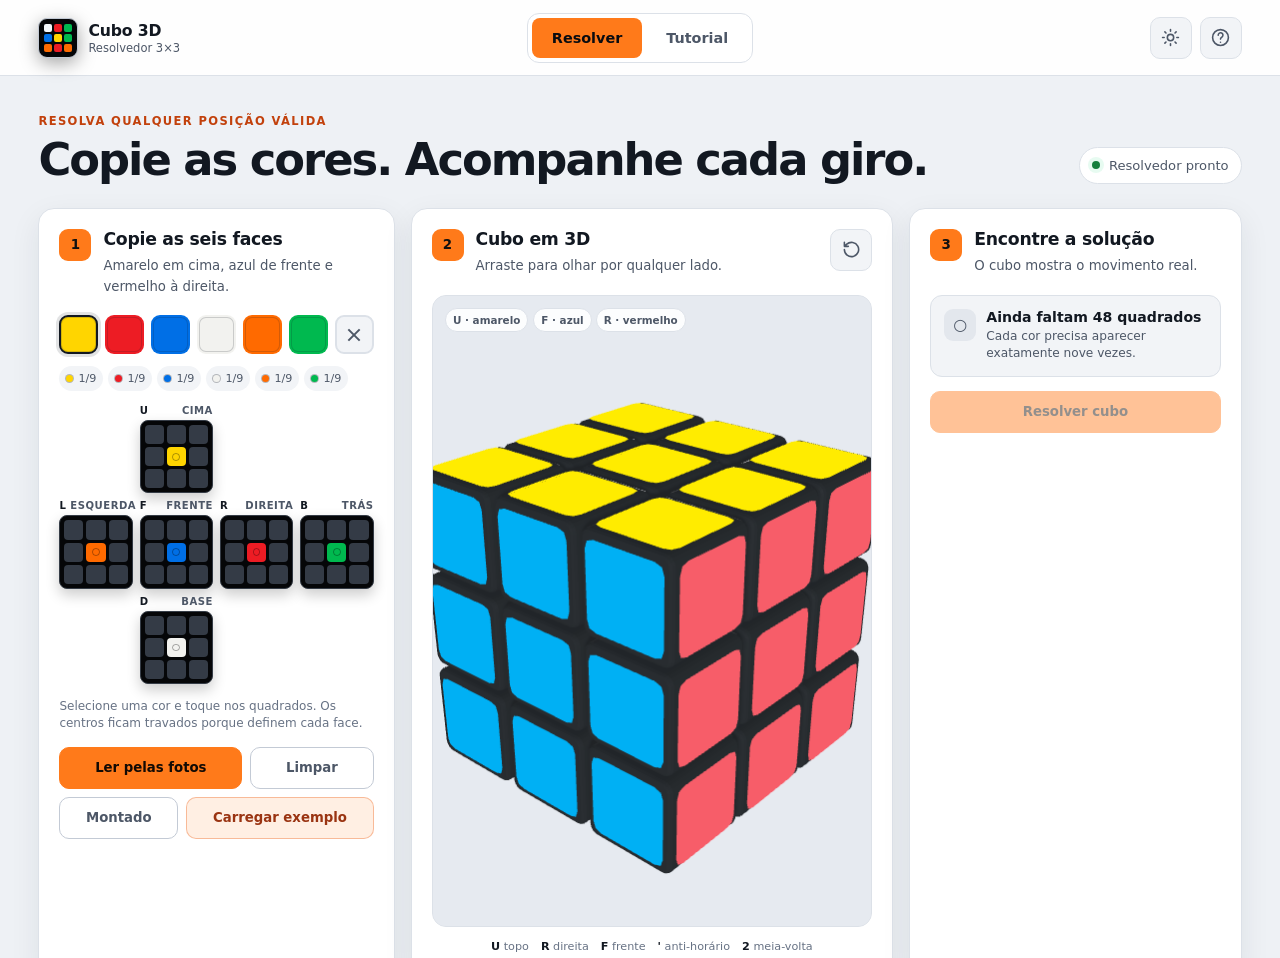
==== index.html @ ad6edb86 "Adiciona tema claro com botão sol/lua - Cores fixas do CSS viraram tokens; o tema claro só troca os " ====
<!doctype html>
<html lang="pt-BR">
<head>
  <!-- Versão independente: CSS, renderizador 3D e resolvedor estão incorporados neste arquivo. -->
  <meta charset="utf-8">
  <meta name="viewport" content="width=device-width, initial-scale=1, viewport-fit=cover">
  <meta name="theme-color" content="#0a0c10">
  <script>
    // Aplica o tema antes da primeira pintura: escolha salva ou a do sistema.
    (function () {
      var saved = null;
      try { saved = localStorage.getItem('cubo-tema'); } catch (error) {}
      var prefersLight = window.matchMedia && window.matchMedia('(prefers-color-scheme: light)').matches;
      var theme = saved === 'light' || saved === 'dark' ? saved : (prefersLight ? 'light' : 'dark');
      document.documentElement.setAttribute('data-theme', theme);
      document.querySelector('meta[name="theme-color"]').setAttribute('content', theme === 'light' ? '#ffffff' : '#0a0c10');
    })();
  </script>
  <meta name="description" content="Resolvedor de cubo mágico 3x3 com entrada de cores, solução automática e movimentos animados em 3D.">
  <title>Cubo 3D — Resolva passo a passo</title>
  <meta name="application-name" content="Cubo 3D">
  <meta name="apple-mobile-web-app-capable" content="yes">
  <meta name="mobile-web-app-capable" content="yes">
  <meta name="apple-mobile-web-app-title" content="Cubo 3D">
  <meta name="apple-mobile-web-app-status-bar-style" content="black-translucent">
  <link rel="manifest" href="manifest.webmanifest">
  <link rel="icon" href="favicon.ico" sizes="16x16 32x32 48x48">
  <link rel="icon" type="image/svg+xml" href="icons/icon.svg">
  <link rel="icon" type="image/png" sizes="32x32" href="icons/favicon-32.png">
  <link rel="apple-touch-icon" href="icons/apple-touch-icon.png">
  <style>
:root,
.photo-dialog {
  color-scheme: dark;
  --bg: #080a0d;
  --bg-raised: #0e1116;
  --surface: #13171d;
  --surface-2: #191e26;
  --surface-3: #202731;
  --text: #f3f5f7;
  --muted: #9ca6b5;
  --faint: #6f7887;
  --line: #2a313c;
  --line-strong: #3a4452;
  --accent: #ff7a1a;
  --accent-hover: #ff8b38;
  --accent-soft: rgba(255, 122, 26, .14);
  --success: #39d98a;
  --danger: #ff6171;
  --warning: #facc15;
  --cube-white: #f4f7fb;
  --cube-yellow: #ffd500;
  --cube-red: #ed1c24;
  --cube-orange: #ff6a00;
  --cube-green: #00b94f;
  --cube-blue: #006fe6;
  --cube-empty: #343b46;
  --radius: 16px;
  --radius-sm: 10px;
  --shadow: 0 18px 50px rgba(0, 0, 0, .26);
  --accent-text: var(--accent);
  --header-bg: rgba(8, 10, 13, .92);
  --overlay-bg: rgba(19, 23, 29, .97);
  --surface-bg: rgba(19, 23, 29, .96);
  --stage-bg: #0b0e12;
  --hud-bg: rgba(5, 7, 10, .9);
  --chip-bg: rgba(5, 6, 8, .72);
  --float-shadow: 0 12px 34px rgba(0, 0, 0, .58);
  font-family: Inter, ui-sans-serif, system-ui, -apple-system, BlinkMacSystemFont, "Segoe UI", sans-serif;
  font-size: 16px;
}

/* Tema claro: mesmas peças, tokens trocados. A leitura por câmera continua escura. */
:root[data-theme="light"] {
  color-scheme: light;
  --bg: #eef1f5;
  --bg-raised: #ffffff;
  --surface: #ffffff;
  --surface-2: #f2f4f7;
  --surface-3: #e3e7ed;
  --text: #121821;
  --muted: #4d5767;
  --faint: #677284;
  --line: #dce1e8;
  --line-strong: #c3cad5;
  --accent-text: #c2410c;
  --accent-soft: rgba(255, 122, 26, .12);
  --success: #15803d;
  --danger: #c8233a;
  --warning: #a16207;
  --shadow: 0 10px 30px rgba(24, 34, 52, .08);
  --header-bg: rgba(255, 255, 255, .9);
  --overlay-bg: rgba(255, 255, 255, .97);
  --surface-bg: #ffffff;
  --stage-bg: #e6eaf0;
  --hud-bg: rgba(255, 255, 255, .95);
  --chip-bg: rgba(255, 255, 255, .88);
  --float-shadow: 0 10px 30px rgba(24, 34, 52, .16);
}

:root[data-theme="light"] .button:hover:not(:disabled) { border-color: #97a2b1; }
:root[data-theme="light"] .button-secondary { color: #9a3412; border-color: rgba(234, 88, 12, .35); }
:root[data-theme="light"] .move-chip.is-done { color: #9a3412; }
:root[data-theme="light"] .algorithm code { color: #9a3412; }
:root[data-theme="light"] .step-note { color: var(--muted); }
:root[data-theme="light"] .stage-orientation span { color: var(--muted); border-color: var(--line); }
:root[data-theme="light"] .cube-move-symbol { border-right-color: var(--line); }
:root[data-theme="light"] .cube-move-arrow { stroke: var(--text); }
:root[data-theme="light"] .current-move > div { background: var(--bg-raised); }
:root[data-theme="light"] .algorithm { background: var(--surface-2); }
:root[data-theme="light"] .toast { background: var(--bg-raised); }
:root[data-theme="light"] dialog::backdrop { background: rgba(18, 24, 33, .45); }
:root[data-theme="light"] dialog { box-shadow: 0 28px 80px rgba(24, 34, 52, .25); }
/* Contorno para o branco não sumir no fundo claro. */
:root[data-theme="light"] .color-swatch:not([data-color="X"]) { box-shadow: inset 0 0 0 1px rgba(18, 24, 33, .18); }
:root[data-theme="light"] .color-swatch.is-selected { box-shadow: inset 0 0 0 1px rgba(18, 24, 33, .18), 0 0 0 3px rgba(18, 24, 33, .12); }
:root[data-theme="light"] .color-count::before { box-shadow: 0 0 0 1px rgba(18, 24, 33, .28); }
/* A câmera segue escura: desfaz os ajustes claros dentro dela. */
:root[data-theme="light"] .photo-dialog .button-secondary { color: #ffd8bc; border-color: rgba(255, 122, 26, .3); }
:root[data-theme="light"] .photo-dialog .button:hover:not(:disabled) { border-color: #515d6d; }

.theme-toggle .icon-sun { display: none; }
:root[data-theme="light"] .theme-toggle .icon-sun { display: block; }
:root[data-theme="light"] .theme-toggle .icon-moon { display: none; }

* {
  box-sizing: border-box;
}

html {
  scroll-behavior: smooth;
  background: var(--bg);
}

body {
  min-width: 320px;
  min-height: 100vh;
  margin: 0;
  color: var(--text);
  background: var(--bg);
}

[hidden] {
  display: none !important;
}

button,
select {
  font: inherit;
}

button,
a,
select {
  -webkit-tap-highlight-color: transparent;
}

button:focus-visible,
a:focus-visible,
select:focus-visible {
  outline: 3px solid rgba(255, 122, 26, .52);
  outline-offset: 3px;
}

button:disabled {
  cursor: not-allowed;
  opacity: .45;
}

a {
  color: inherit;
}

h1,
h2,
h3,
p {
  margin-top: 0;
}

h1 {
  margin-bottom: 0;
  font-size: clamp(1.75rem, 3.5vw, 3.1rem);
  line-height: 1.04;
  letter-spacing: -.045em;
}

h2 {
  margin-bottom: .35rem;
  font-size: 1.08rem;
  line-height: 1.25;
  letter-spacing: -.015em;
}

p {
  color: var(--muted);
  line-height: 1.55;
}

.skip-link {
  position: fixed;
  z-index: 100;
  top: 8px;
  left: 8px;
  transform: translateY(-150%);
  padding: 10px 14px;
  color: #111;
  background: var(--accent);
  border-radius: 8px;
}

.skip-link:focus {
  transform: translateY(0);
}

.app-header {
  position: sticky;
  z-index: 30;
  top: 0;
  display: grid;
  grid-template-columns: 1fr auto 1fr;
  align-items: center;
  min-height: 76px;
  padding: 12px clamp(16px, 3vw, 44px);
  padding-top: max(12px, env(safe-area-inset-top));
  border-bottom: 1px solid var(--line);
}

/* O desfoque fica num pseudo-elemento: backdrop-filter no próprio cabeçalho
   transformaria-o no bloco de contenção das abas fixas no celular. */
.app-header::before {
  position: absolute;
  z-index: -1;
  inset: 0;
  content: "";
  background: var(--header-bg);
  backdrop-filter: blur(18px);
  -webkit-backdrop-filter: blur(18px);
}

.brand {
  display: inline-flex;
  align-items: center;
  justify-self: start;
  gap: 10px;
  text-decoration: none;
}

.brand > span:last-child {
  display: grid;
  gap: 1px;
}

.brand strong {
  font-size: .98rem;
  letter-spacing: -.01em;
}

.brand small {
  color: var(--muted);
  font-size: .72rem;
}

.brand-mark {
  display: grid;
  grid-template-columns: repeat(3, 8px);
  gap: 2px;
  padding: 5px;
  background: #050608;
  border: 1px solid var(--line-strong);
  border-radius: 9px;
  box-shadow: 0 5px 18px rgba(0, 0, 0, .35);
}

.brand-mark i {
  width: 8px;
  height: 8px;
  border-radius: 2px;
  background: var(--cube-white);
}

.brand-mark i:nth-child(2),
.brand-mark i:nth-child(8) { background: var(--cube-red); }
.brand-mark i:nth-child(3),
.brand-mark i:nth-child(6) { background: var(--cube-green); }
.brand-mark i:nth-child(4) { background: var(--cube-blue); }
.brand-mark i:nth-child(5) { background: var(--cube-yellow); }
.brand-mark i:nth-child(7),
.brand-mark i:nth-child(9) { background: var(--cube-orange); }

.tabs {
  display: flex;
  align-items: center;
  gap: 4px;
  padding: 4px;
  background: var(--surface);
  border: 1px solid var(--line);
  border-radius: 12px;
}

.tab-button {
  min-height: 40px;
  padding: 0 20px;
  color: var(--muted);
  background: transparent;
  border: 0;
  border-radius: 8px;
  cursor: pointer;
  font-size: .9rem;
  font-weight: 700;
}

.tab-button:hover {
  color: var(--text);
}

.tab-button.is-active {
  color: #0a0c10;
  background: var(--accent);
}

.header-actions {
  display: flex;
  gap: 8px;
  justify-self: end;
}

main {
  width: min(1760px, 100%);
  margin: 0 auto;
  padding: clamp(20px, 3vw, 42px);
}

.page-intro,
.tutorial-hero {
  display: flex;
  align-items: flex-end;
  justify-content: space-between;
  gap: 24px;
  margin-bottom: 24px;
}

.eyebrow,
.overline {
  margin-bottom: 8px;
  color: var(--accent-text);
  font-size: .72rem;
  font-weight: 800;
  letter-spacing: .12em;
  line-height: 1.3;
  text-transform: uppercase;
}

.solver-readiness {
  display: inline-flex;
  align-items: center;
  gap: 9px;
  padding: 10px 12px;
  color: var(--muted);
  background: var(--surface);
  border: 1px solid var(--line);
  border-radius: 999px;
  font-size: .82rem;
  white-space: nowrap;
}

.status-dot {
  width: 8px;
  height: 8px;
  background: var(--success);
  border-radius: 50%;
  box-shadow: 0 0 0 4px rgba(57, 217, 138, .12);
}

.status-dot.is-loading {
  background: var(--warning);
  box-shadow: 0 0 0 4px rgba(250, 204, 21, .12);
  animation: pulse 1.2s ease-in-out infinite;
}

.status-dot.is-error {
  background: var(--danger);
  box-shadow: 0 0 0 4px rgba(255, 97, 113, .12);
}

@keyframes pulse {
  50% { opacity: .35; }
}

.workspace {
  display: grid;
  grid-template-columns: minmax(330px, .9fr) minmax(390px, 1.22fr) minmax(310px, .84fr);
  gap: 16px;
  align-items: stretch;
}

.surface {
  background: var(--surface-bg);
  border: 1px solid var(--line);
  border-radius: var(--radius);
  box-shadow: var(--shadow);
}

.editor-panel,
.viewer-panel,
.solution-panel {
  min-width: 0;
  padding: 20px;
}

.viewer-panel {
  display: flex;
  flex-direction: column;
}

.panel-heading {
  display: flex;
  align-items: flex-start;
  gap: 12px;
  margin-bottom: 18px;
}

.panel-heading > div {
  min-width: 0;
}

.panel-heading p {
  margin-bottom: 0;
  font-size: .83rem;
}

.step-number {
  display: inline-grid;
  place-items: center;
  flex: 0 0 auto;
  width: 32px;
  height: 32px;
  color: #111;
  background: var(--accent);
  border-radius: 9px;
  font-size: .84rem;
  font-weight: 900;
}

.viewer-heading .icon-button {
  margin-left: auto;
}

.icon-button {
  display: inline-grid;
  place-items: center;
  flex: 0 0 auto;
  width: 42px;
  height: 42px;
  padding: 0;
  color: var(--muted);
  background: var(--surface-2);
  border: 1px solid var(--line);
  border-radius: 10px;
  cursor: pointer;
  transition: color .18s ease, background .18s ease, border-color .18s ease, transform .18s ease;
}

.icon-button:hover:not(:disabled) {
  color: var(--text);
  background: var(--surface-3);
  border-color: var(--line-strong);
}

.icon-button:active:not(:disabled),
.button:active:not(:disabled) {
  transform: translateY(1px);
}

.icon-button svg {
  width: 19px;
  height: 19px;
  fill: none;
  stroke: currentColor;
  stroke-width: 2;
  stroke-linecap: round;
  stroke-linejoin: round;
}

.palette {
  display: grid;
  grid-template-columns: repeat(7, minmax(34px, 1fr));
  gap: 7px;
  margin-bottom: 12px;
}

.color-swatch {
  position: relative;
  display: grid;
  place-items: center;
  aspect-ratio: 1;
  min-height: 38px;
  padding: 0;
  background: var(--swatch);
  border: 2px solid transparent;
  border-radius: 9px;
  cursor: pointer;
}

.color-swatch[data-color="X"] {
  color: var(--muted);
  background: var(--surface-2);
  border-color: var(--line);
}

.color-swatch[data-color="X"]::before,
.color-swatch[data-color="X"]::after {
  position: absolute;
  width: 16px;
  height: 2px;
  background: currentColor;
  content: "";
}

.color-swatch[data-color="X"]::before { transform: rotate(45deg); }
.color-swatch[data-color="X"]::after { transform: rotate(-45deg); }

.color-swatch.is-selected {
  border-color: var(--text);
  box-shadow: 0 0 0 3px rgba(255, 255, 255, .14);
}

.color-counts {
  display: flex;
  flex-wrap: wrap;
  gap: 5px;
  min-height: 25px;
  margin-bottom: 14px;
}

.color-count {
  display: inline-flex;
  align-items: center;
  gap: 5px;
  padding: 4px 7px;
  color: var(--muted);
  background: var(--surface-2);
  border-radius: 999px;
  font-size: .7rem;
  font-variant-numeric: tabular-nums;
}

.color-count::before {
  width: 7px;
  height: 7px;
  background: var(--swatch);
  border-radius: 50%;
  content: "";
}

.color-count.is-complete {
  color: var(--text);
}

.color-count.is-over {
  color: var(--danger);
}

.face-net {
  display: grid;
  grid-template-columns: repeat(4, minmax(58px, 1fr));
  grid-template-rows: repeat(3, auto);
  gap: 7px;
  width: 100%;
  max-width: 440px;
  margin: 0 auto 14px;
}

.face-card {
  min-width: 0;
}

.face-card[data-face="U"] { grid-column: 2; grid-row: 1; }
.face-card[data-face="L"] { grid-column: 1; grid-row: 2; }
.face-card[data-face="F"] { grid-column: 2; grid-row: 2; }
.face-card[data-face="R"] { grid-column: 3; grid-row: 2; }
.face-card[data-face="B"] { grid-column: 4; grid-row: 2; }
.face-card[data-face="D"] { grid-column: 2; grid-row: 3; }

.face-label {
  display: flex;
  align-items: center;
  justify-content: space-between;
  gap: 4px;
  margin-bottom: 4px;
  color: var(--muted);
  font-size: .63rem;
  font-weight: 800;
  letter-spacing: .05em;
  text-transform: uppercase;
}

.face-label b {
  color: var(--text);
}

.face-grid {
  display: grid;
  grid-template-columns: repeat(3, 1fr);
  gap: 3px;
  padding: 4px;
  background: #050608;
  border: 1px solid #353c46;
  border-radius: 8px;
  box-shadow: 0 6px 14px rgba(0, 0, 0, .2);
}

.sticker-button {
  position: relative;
  aspect-ratio: 1;
  min-width: 0;
  padding: 0;
  background: var(--sticker, var(--cube-empty));
  border: 0;
  border-radius: 4px;
  cursor: crosshair;
  transition: filter .12s ease, transform .12s ease;
}

.sticker-button:hover:not(:disabled) {
  filter: brightness(1.15);
  transform: scale(.92);
}

.sticker-button:disabled {
  cursor: default;
  opacity: 1;
}

.sticker-button.is-center::after {
  position: absolute;
  inset: 30%;
  border: 1px solid rgba(0, 0, 0, .32);
  border-radius: 50%;
  content: "";
}

.editor-tip {
  margin-bottom: 14px;
  color: var(--faint);
  font-size: .75rem;
  line-height: 1.45;
}

.button-row {
  display: flex;
  flex-wrap: wrap;
  gap: 8px;
}

.button {
  min-height: 42px;
  padding: 0 15px;
  color: var(--text);
  background: var(--surface-2);
  border: 1px solid var(--line-strong);
  border-radius: 10px;
  cursor: pointer;
  font-size: .83rem;
  font-weight: 800;
  transition: background .18s ease, border-color .18s ease, transform .18s ease;
}

.button:hover:not(:disabled) {
  background: var(--surface-3);
  border-color: #515d6d;
}

.button-primary {
  color: #120a04;
  background: var(--accent);
  border-color: var(--accent);
}

.button-primary:hover:not(:disabled) {
  background: var(--accent-hover);
  border-color: var(--accent-hover);
}

.button-secondary {
  color: #ffd8bc;
  background: var(--accent-soft);
  border-color: rgba(255, 122, 26, .3);
}

.button-ghost {
  color: var(--muted);
  background: transparent;
}

.button-block {
  width: 100%;
}

.editor-actions .button {
  flex: 1 1 auto;
}

.cube-stage,
.tutorial-stage {
  position: relative;
  flex: 1 1 auto;
  min-height: 510px;
  overflow: hidden;
  background: var(--stage-bg);
  border: 1px solid var(--line);
  border-radius: 14px;
  touch-action: none;
}

.cube-stage canvas,
.tutorial-stage canvas {
  display: block;
  width: 100%;
  height: 100%;
  touch-action: none;
  -webkit-touch-callout: none;
  -webkit-user-select: none;
  user-select: none;
}

.stage-orientation {
  position: absolute;
  z-index: 2;
  top: 12px;
  left: 12px;
  display: flex;
  flex-wrap: wrap;
  gap: 5px;
  pointer-events: none;
}

.stage-orientation span {
  padding: 5px 7px;
  color: #c4ccd7;
  background: var(--chip-bg);
  border: 1px solid rgba(255, 255, 255, .1);
  border-radius: 999px;
  font-size: .65rem;
  font-weight: 700;
  backdrop-filter: blur(8px);
}

.cube-move-hud {
  position: absolute;
  z-index: 3;
  right: 12px;
  bottom: 12px;
  left: 12px;
  display: flex;
  align-items: center;
  gap: 12px;
  max-width: 410px;
  padding: 10px 12px;
  color: var(--text);
  background: var(--hud-bg);
  border: 1px solid rgba(255, 122, 26, .48);
  border-radius: 13px;
  box-shadow: 0 12px 30px rgba(0, 0, 0, .34);
  backdrop-filter: blur(10px);
  pointer-events: none;
}

.cube-move-symbol {
  display: flex;
  flex: 0 0 auto;
  align-items: center;
  gap: 4px;
  min-width: 104px;
  padding-right: 10px;
  border-right: 1px solid rgba(255, 255, 255, .12);
}

.cube-move-symbol > strong {
  min-width: 43px;
  color: var(--accent-text);
  font-size: 1.72rem;
  line-height: 1;
  text-align: center;
}

.cube-move-arrow-wrap {
  display: flex;
  flex-direction: column;
  width: 42px;
  height: 46px;
  align-items: center;
  justify-content: center;
  gap: 1px;
}

.cube-move-arrow {
  width: 29px;
  height: 29px;
  flex: 0 0 29px;
  fill: none;
  stroke: #fff;
  stroke-width: 4;
  stroke-linecap: round;
  stroke-linejoin: round;
  transition: transform .2s ease;
}

.cube-move-arrow.is-prime {
  transform: scaleX(-1);
}

.cube-move-arrow.is-half {
  opacity: .82;
}

.cube-move-degrees {
  display: block;
  min-width: 29px;
  padding: 1px 4px;
  color: #090b0e;
  background: var(--accent);
  border-radius: 4px;
  font-size: .5rem;
  font-weight: 900;
  line-height: 1.2;
  text-align: center;
}

.cube-move-copy {
  display: grid;
  min-width: 0;
  gap: 1px;
}

.cube-move-copy > span {
  color: var(--faint);
  font-size: .58rem;
  font-weight: 800;
  letter-spacing: .08em;
  text-transform: uppercase;
}

.cube-move-copy > strong {
  overflow: hidden;
  font-size: .85rem;
  line-height: 1.28;
  text-overflow: ellipsis;
  white-space: nowrap;
}

.cube-move-copy > small {
  color: var(--muted);
  font-size: .64rem;
  line-height: 1.3;
}

.webgl-fallback {
  position: absolute;
  inset: 0;
  display: grid;
  place-items: center;
  padding: 32px;
  color: var(--muted);
  text-align: center;
}

.move-legend {
  display: flex;
  flex-wrap: wrap;
  justify-content: center;
  gap: 6px 12px;
  margin-top: 13px;
  color: var(--faint);
  font-size: .7rem;
}

.move-legend b {
  color: var(--text);
}

.validation-card {
  display: grid;
  grid-template-columns: 32px 1fr;
  gap: 10px;
  margin-bottom: 14px;
  padding: 13px;
  background: var(--surface-2);
  border: 1px solid var(--line);
  border-radius: 12px;
}

.validation-card strong {
  display: block;
  margin-bottom: 3px;
  font-size: .88rem;
}

.validation-card p {
  margin: 0;
  font-size: .76rem;
  line-height: 1.45;
}

.validation-icon {
  display: grid;
  place-items: center;
  width: 32px;
  height: 32px;
  color: var(--muted);
  background: var(--surface-3);
  border-radius: 9px;
  font-weight: 900;
}

.validation-card.is-valid {
  background: rgba(57, 217, 138, .07);
  border-color: rgba(57, 217, 138, .25);
}

.validation-card.is-valid .validation-icon {
  color: var(--success);
  background: rgba(57, 217, 138, .12);
}

.validation-card.is-error {
  background: rgba(255, 97, 113, .07);
  border-color: rgba(255, 97, 113, .25);
}

.validation-card.is-error .validation-icon {
  color: var(--danger);
  background: rgba(255, 97, 113, .12);
}

.playback {
  display: grid;
  gap: 16px;
  margin-top: 18px;
  padding-top: 18px;
  border-top: 1px solid var(--line);
}

.current-move {
  display: flex;
  align-items: center;
  gap: 16px;
  min-height: 76px;
  padding: 12px;
  background: var(--surface-2);
  border-radius: 12px;
}

.current-move > div {
  display: grid;
  flex: 0 0 76px;
  min-height: 56px;
  place-items: center;
  align-content: center;
  background: #090b0e;
  border: 1px solid var(--line);
  border-radius: 10px;
}

.current-move .overline {
  margin-bottom: 2px;
  color: var(--faint);
  font-size: .58rem;
  letter-spacing: .07em;
}

.current-move strong {
  color: var(--accent-text);
  font-size: 1.7rem;
  line-height: 1;
}

.current-move p {
  margin: 0;
  font-size: .83rem;
}

.progress-track {
  height: 5px;
  overflow: hidden;
  background: var(--surface-3);
  border-radius: 999px;
}

.progress-track span {
  display: block;
  width: 0;
  height: 100%;
  background: var(--accent);
  border-radius: inherit;
  transition: width .2s ease;
}

.playback-controls {
  display: flex;
  align-items: center;
  justify-content: center;
  gap: 7px;
}

.playback-controls .play-button {
  width: 50px;
  height: 50px;
  color: #111;
  background: var(--accent);
  border-color: var(--accent);
  border-radius: 50%;
}

.pause-icon {
  display: none;
}

.play-button.is-playing .play-icon {
  display: none;
}

.play-button.is-playing .pause-icon {
  display: block;
}

.speed-control {
  display: flex;
  align-items: center;
  justify-content: space-between;
  gap: 10px;
  color: var(--muted);
  font-size: .78rem;
  font-weight: 700;
}

.speed-control select {
  min-height: 38px;
  padding: 0 34px 0 11px;
  color: var(--text);
  background: var(--surface-2);
  border: 1px solid var(--line);
  border-radius: 9px;
}

.move-sequence-wrap .overline {
  display: block;
  color: var(--faint);
}

.move-sequence {
  display: flex;
  flex-wrap: wrap;
  gap: 5px;
  max-height: 142px;
  overflow-y: auto;
  padding-right: 4px;
}

.move-chip {
  min-width: 36px;
  height: 34px;
  padding: 0 8px;
  color: var(--muted);
  background: var(--surface-2);
  border: 1px solid var(--line);
  border-radius: 8px;
  cursor: pointer;
  font-size: .77rem;
  font-weight: 800;
}

.move-chip.is-done {
  color: #ffc9a2;
  background: rgba(255, 122, 26, .08);
  border-color: rgba(255, 122, 26, .25);
}

.move-chip.is-current {
  color: #111;
  background: var(--accent);
  border-color: var(--accent);
}

/* Tutorial */

#panel-tutorial {
  max-width: 1320px;
  margin: 0 auto;
}

.tutorial-hero {
  align-items: center;
  min-height: 360px;
}

.tutorial-hero > div:first-child {
  max-width: 640px;
}

.tutorial-hero > div:first-child > p:last-child {
  max-width: 560px;
  margin: 18px 0 0;
  font-size: 1.06rem;
}

.tutorial-demo {
  flex: 0 1 430px;
  padding: 12px;
}

.tutorial-stage {
  min-height: 300px;
}

.tutorial-demo-actions {
  margin-top: 10px;
}

.tutorial-demo-actions .button {
  flex: 1 1 auto;
}

.notation {
  display: grid;
  grid-template-columns: minmax(260px, 1fr) minmax(340px, 1fr);
  gap: 28px;
  align-items: center;
  margin-bottom: 18px;
  padding: 24px;
}

.notation h2 {
  font-size: 1.45rem;
}

.notation p:last-child {
  margin-bottom: 0;
}

.notation-grid {
  display: grid;
  grid-template-columns: repeat(3, 1fr);
  gap: 8px;
}

.notation-grid span {
  display: flex;
  align-items: center;
  gap: 9px;
  min-height: 48px;
  padding: 9px;
  color: var(--muted);
  background: var(--surface-2);
  border: 1px solid var(--line);
  border-radius: 9px;
  font-size: .8rem;
}

.notation-grid b {
  display: grid;
  place-items: center;
  width: 27px;
  height: 27px;
  color: #111;
  background: var(--accent);
  border-radius: 7px;
}

.tutorial-layout {
  display: grid;
  grid-template-columns: 220px minmax(0, 1fr);
  gap: 18px;
  align-items: start;
}

.tutorial-index {
  position: sticky;
  top: 94px;
  display: grid;
  gap: 4px;
  padding: 16px;
}

.tutorial-index .overline {
  margin: 2px 8px 9px;
  color: var(--faint);
}

.tutorial-index a {
  display: flex;
  align-items: center;
  gap: 10px;
  min-height: 42px;
  padding: 7px 9px;
  color: var(--muted);
  border-radius: 8px;
  font-size: .8rem;
  font-weight: 700;
  text-decoration: none;
}

.tutorial-index a:hover {
  color: var(--text);
  background: var(--surface-2);
}

.tutorial-index a span {
  display: grid;
  place-items: center;
  width: 24px;
  height: 24px;
  color: var(--accent-text);
  background: var(--accent-soft);
  border-radius: 7px;
}

.tutorial-steps {
  display: grid;
  gap: 12px;
}

.tutorial-step {
  position: relative;
  display: grid;
  grid-template-columns: 44px minmax(0, 1fr);
  gap: 16px;
  padding: clamp(20px, 3vw, 32px);
  scroll-margin-top: 96px;
}

.tutorial-step h2 {
  margin-bottom: 10px;
  font-size: clamp(1.25rem, 2vw, 1.7rem);
}

.tutorial-step .eyebrow {
  margin-bottom: 5px;
}

.tutorial-step p {
  max-width: 820px;
}

.step-note {
  margin: 13px 0 0;
  padding-left: 13px;
  color: #b6bfcb;
  border-left: 2px solid var(--accent);
  font-size: .86rem;
}

.algorithm-pair {
  display: grid;
  grid-template-columns: repeat(2, minmax(0, 1fr));
  gap: 9px;
}

.algorithm {
  display: flex;
  align-items: center;
  flex-wrap: wrap;
  gap: 8px 14px;
  width: 100%;
  min-height: 58px;
  margin-top: 14px;
  padding: 12px 14px;
  color: var(--text);
  text-align: left;
  background: #0b0e12;
  border: 1px solid var(--line-strong);
  border-radius: 11px;
  cursor: pointer;
}

.algorithm:hover {
  border-color: var(--accent);
}

.algorithm code {
  flex: 1 1 auto;
  color: #ffd2b2;
  font-family: "SFMono-Regular", Consolas, "Liberation Mono", monospace;
  font-size: clamp(.82rem, 1.5vw, 1rem);
  font-weight: 800;
  white-space: normal;
}

.algorithm small {
  flex: 1 0 100%;
  color: var(--faint);
  font-size: .68rem;
  font-weight: 800;
  letter-spacing: .07em;
  text-transform: uppercase;
}

.algorithm span {
  color: var(--accent-text);
  font-size: .72rem;
  font-weight: 800;
}

.goal-grid {
  display: grid;
  grid-template-columns: repeat(3, 36px);
  gap: 3px;
  width: max-content;
  margin-top: 15px;
  padding: 5px;
  background: #050608;
  border-radius: 9px;
}

.goal-grid i {
  width: 36px;
  height: 36px;
  background: var(--cube-empty);
  border-radius: 4px;
}

.goal-grid i.white {
  background: var(--cube-white);
}

.warning-box {
  margin-top: 15px;
  padding: 14px;
  background: rgba(250, 204, 21, .07);
  border: 1px solid rgba(250, 204, 21, .22);
  border-radius: 10px;
}

.warning-box strong {
  color: var(--warning);
}

.warning-box p {
  margin: 5px 0 0;
  font-size: .84rem;
}

footer {
  padding: 12px 24px 30px;
  text-align: center;
}

footer p {
  margin: 0;
  color: var(--faint);
  font-size: .72rem;
}

dialog {
  width: min(520px, calc(100% - 28px));
  padding: 0;
  color: var(--text);
  background: var(--surface);
  border: 1px solid var(--line-strong);
  border-radius: 16px;
  box-shadow: 0 28px 80px rgba(0, 0, 0, .62);
}

dialog::backdrop {
  background: rgba(3, 4, 6, .78);
  backdrop-filter: blur(5px);
}

dialog form {
  padding: 22px;
}

.photo-dialog {
  width: min(720px, calc(100% - 24px));
  max-height: min(900px, calc(100dvh - 24px));
  overflow: auto;
  background: #090b0e;
}

.photo-dialog-body {
  padding: 22px;
}

.photo-review-heading {
  display: flex;
  align-items: center;
  justify-content: space-between;
  gap: 12px;
}

.photo-progress-row {
  display: block;
  margin-top: 20px;
  padding: 12px 14px;
  color: var(--text);
  background: #050607;
  border: 1px solid var(--line);
  border-radius: 12px 12px 0 0;
  font-size: .9rem;
  font-weight: 800;
}

.photo-progress-row > div {
  display: flex;
  align-items: center;
  justify-content: space-between;
  gap: 12px;
}

.photo-stage-label {
  font-size: 1rem;
}

.photo-progress-track {
  height: 3px;
  overflow: hidden;
  background: var(--surface-3);
}

.photo-progress-track span {
  display: block;
  width: 16.66%;
  height: 100%;
  background: var(--accent);
  border-radius: inherit;
  transition: width .2s ease;
}

.photo-guidance {
  display: flex;
  flex-wrap: wrap;
  align-items: center;
  gap: 8px 15px;
  margin: 0 0 12px;
  padding: 10px 14px;
  color: var(--muted);
  background: #050607;
  border: 1px solid var(--line);
  border-top: 0;
  border-radius: 0 0 12px 12px;
  font-size: .78rem;
}

.photo-guidance span {
  display: inline-flex;
  align-items: center;
  gap: 6px;
}

.photo-guidance b {
  color: var(--text);
  font-size: .8rem;
}

.photo-guide-dot,
.photo-guide-square {
  display: inline-block;
  width: 11px;
  height: 11px;
  background: var(--guide-color, var(--cube-blue));
  border: 1px solid rgba(255, 255, 255, .46);
}

.photo-guide-dot {
  border-radius: 50%;
}

.photo-guide-square {
  border-radius: 2px;
}

.photo-steady i {
  width: 11px;
  height: 11px;
  border: 2px solid var(--success);
  border-radius: 50%;
  box-shadow: inset 0 0 0 2px #050607;
}

.photo-camera-stage {
  position: relative;
  aspect-ratio: 1.18 / 1;
  overflow: hidden;
  background: #020304;
  border: 1px solid #1e242c;
  border-radius: 14px;
}

.photo-camera-stage video,
.photo-camera-stage canvas {
  position: absolute;
  inset: 0;
  width: 100%;
  height: 100%;
  object-fit: cover;
}

.photo-camera-placeholder {
  position: absolute;
  z-index: 1;
  inset: 0;
  display: grid;
  place-content: center;
  justify-items: center;
  gap: 8px;
  padding: 20px;
  color: var(--muted);
  text-align: center;
}

.photo-camera-placeholder svg {
  width: 54px;
  fill: #3c4653;
}

.photo-camera-placeholder p {
  margin: 0 0 5px;
}

.photo-face-guide {
  --guide-size: min(62%, 360px);
  position: absolute;
  z-index: 3;
  top: 50%;
  left: 50%;
  width: var(--guide-size);
  aspect-ratio: 1;
  pointer-events: none;
  transform: translate(-50%, -50%);
}

.photo-face-guide .corner {
  position: absolute;
  width: 24%;
  height: 24%;
  border-color: rgba(255, 255, 255, .94);
  border-style: solid;
  border-width: 0;
  filter: drop-shadow(0 2px 4px rgba(0, 0, 0, .6));
}

.corner-tl { top: -5px; left: -5px; border-top-width: 7px !important; border-left-width: 7px !important; border-radius: 28px 0 0; }
.corner-tr { top: -5px; right: -5px; border-top-width: 7px !important; border-right-width: 7px !important; border-radius: 0 28px 0 0; }
.corner-br { right: -5px; bottom: -5px; border-right-width: 7px !important; border-bottom-width: 7px !important; border-radius: 0 0 28px; }
.corner-bl { bottom: -5px; left: -5px; border-bottom-width: 7px !important; border-left-width: 7px !important; border-radius: 0 0 0 28px; }

.photo-face-guide i {
  position: absolute;
  display: block;
  background: rgba(255, 255, 255, .36);
  box-shadow: 0 1px 3px rgba(0, 0, 0, .7);
}

.photo-face-guide .guide-v { top: 2%; bottom: 2%; width: 1px; }
.photo-face-guide .guide-h { right: 2%; left: 2%; height: 1px; }
.guide-v1 { left: 33.333%; }
.guide-v2 { left: 66.666%; }
.guide-h1 { top: 33.333%; }
.guide-h2 { top: 66.666%; }

.photo-detected-grid {
  position: absolute;
  z-index: 4;
  top: 50%;
  left: 50%;
  display: grid;
  grid-template-columns: repeat(3, 1fr);
  gap: 4px;
  width: min(62%, 360px);
  aspect-ratio: 1;
  padding: 5px;
  pointer-events: none;
  transform: translate(-50%, -50%);
}

.photo-detected-cell {
  background: rgba(var(--sample-rgb), .68);
  border: 2px solid rgba(255, 255, 255, .7);
  border-radius: 8px;
  box-shadow: inset 0 0 18px rgba(0, 0, 0, .16);
}

.photo-face-rail {
  display: grid;
  grid-template-columns: repeat(6, minmax(0, 1fr));
  gap: 5px;
  margin-top: 12px;
  padding: 10px;
  background: #050607;
  border: 1px solid var(--line);
  border-radius: 13px;
}

.photo-face-step {
  display: grid;
  justify-items: center;
  gap: 5px;
  min-width: 0;
  padding: 7px 3px;
  color: var(--faint);
  background: transparent;
  border: 1px solid transparent;
  border-radius: 9px;
  font-size: .66rem;
  cursor: default;
}

.photo-face-step.is-current {
  color: var(--text);
  background: var(--surface-2);
  border-color: var(--line-strong);
}

.photo-face-mini {
  display: grid;
  grid-template-columns: repeat(3, 1fr);
  gap: 2px;
  width: 38px;
  aspect-ratio: 1;
  padding: 3px;
  background: #151a20;
  border: 1px solid #39424f;
  border-radius: 7px;
}

.photo-face-mini i {
  background: var(--mini-color, #252c35);
  border-radius: 1px;
}

.photo-scan-controls {
  display: grid;
  grid-template-columns: 1fr 1.2fr 1fr;
  align-items: center;
  margin-top: 12px;
}

.photo-side-action {
  display: grid;
  justify-items: center;
  gap: 4px;
  justify-self: center;
  min-width: 72px;
  padding: 5px;
  color: var(--muted);
  background: transparent;
  border: 0;
  font-size: .72rem;
  font-weight: 750;
  cursor: pointer;
}

.photo-side-action svg {
  width: 26px;
  fill: none;
  stroke: currentColor;
  stroke-linecap: round;
  stroke-linejoin: round;
  stroke-width: 1.8;
}

.photo-shutter {
  display: grid;
  place-items: center;
  justify-self: center;
  width: 76px;
  height: 76px;
  padding: 6px;
  background: transparent;
  border: 3px solid #eef1f4;
  border-radius: 50%;
  cursor: pointer;
}

.photo-shutter span {
  width: 100%;
  height: 100%;
  background: #fff;
  border-radius: 50%;
  transition: transform .16s ease, background .16s ease;
}

.photo-shutter:active:not(:disabled) span {
  background: var(--accent);
  transform: scale(.88);
}

.photo-scan-caption {
  min-height: 22px;
  margin: 7px 0 0;
  color: var(--text);
  font-size: .82rem;
  font-weight: 700;
  text-align: center;
}

.photo-confirm-actions {
  margin-top: 10px;
}

.photo-confirm-actions .button,
.photo-review-actions .button {
  flex: 1 1 150px;
}

.photo-privacy {
  margin: 10px 0 0;
  padding-left: 20px;
  position: relative;
  color: var(--faint);
  font-size: .75rem;
  line-height: 1.45;
}

.photo-privacy::before {
  position: absolute;
  left: 2px;
  content: '\1F512';
  font-size: .72rem;
}

.photo-review-heading {
  margin: 20px 0 16px;
}

.photo-review-heading p {
  margin: 6px 0 0;
  color: var(--muted);
  font-size: .84rem;
  line-height: 1.5;
}

.photo-review-heading h3 {
  margin: 0;
  font-size: 1.1rem;
}

.photo-review-grid {
  display: grid;
  grid-template-columns: repeat(3, minmax(0, 1fr));
  gap: 10px;
}

.photo-review-face {
  padding: 10px;
  background: #0d1117;
  border: 1px solid var(--line);
  border-radius: 12px;
}

.photo-review-face header {
  display: flex;
  align-items: center;
  justify-content: space-between;
  margin-bottom: 8px;
  color: var(--muted);
  font-size: .78rem;
  font-weight: 800;
}

.photo-review-cells {
  display: grid;
  grid-template-columns: repeat(3, 1fr);
  gap: 3px;
  padding: 4px;
  background: #252c36;
  border-radius: 8px;
}

.photo-review-cell {
  position: relative;
  aspect-ratio: 1;
  background: var(--sticker);
  border: 0;
  border-radius: 4px;
}

.photo-review-cell.is-uncertain::after {
  position: absolute;
  inset: 2px;
  content: '';
  border: 2px solid #111;
  border-radius: 3px;
  box-shadow: 0 0 0 2px var(--warning);
}

.photo-review-actions {
  margin-top: 16px;
}

.dialog-header {
  display: flex;
  align-items: flex-start;
  justify-content: space-between;
  gap: 16px;
}

.dialog-header h2 {
  font-size: 1.45rem;
}

.help-steps {
  display: grid;
  gap: 12px;
  margin: 20px 0;
  padding: 0;
  list-style: none;
}

.help-steps li {
  display: grid;
  grid-template-columns: 30px 1fr;
  gap: 10px;
  align-items: start;
}

.help-steps span {
  display: grid;
  place-items: center;
  width: 30px;
  height: 30px;
  color: #111;
  background: var(--accent);
  border-radius: 8px;
  font-size: .8rem;
  font-weight: 900;
}

.help-steps p {
  margin: 3px 0 0;
  font-size: .87rem;
}

.toast-region {
  position: fixed;
  z-index: 80;
  right: max(14px, env(safe-area-inset-right));
  bottom: max(14px, env(safe-area-inset-bottom));
  display: grid;
  gap: 8px;
  width: min(360px, calc(100% - 28px));
  pointer-events: none;
}

.toast {
  padding: 13px 15px;
  color: var(--text);
  background: #1b2129;
  border: 1px solid var(--line-strong);
  border-radius: 11px;
  box-shadow: var(--shadow);
  animation: toast-in .2s ease both;
  font-size: .82rem;
}

.toast.is-error {
  border-color: rgba(255, 97, 113, .45);
}

@keyframes toast-in {
  from { opacity: 0; transform: translateY(8px); }
}

@media (max-width: 1220px) {
  .workspace {
    grid-template-columns: minmax(330px, .9fr) minmax(430px, 1.1fr);
  }

  .solution-panel {
    grid-column: 1 / -1;
  }

  .solution-panel .playback {
    grid-template-columns: minmax(240px, .8fr) minmax(320px, 1.2fr);
    align-items: center;
  }

  .solution-panel .current-move,
  .solution-panel .progress-track,
  .solution-panel .playback-controls,
  .solution-panel .speed-control {
    grid-column: 1;
  }

  .solution-panel .move-sequence-wrap {
    grid-column: 2;
    grid-row: 1 / span 4;
  }

  .solution-panel .move-sequence {
    max-height: none;
  }
}

@media (max-width: 820px) {
  .app-header {
    grid-template-columns: 1fr auto;
    min-height: 68px;
    padding: 10px max(14px, env(safe-area-inset-right)) 10px max(14px, env(safe-area-inset-left));
    padding-top: max(10px, env(safe-area-inset-top));
  }

  .brand small {
    display: none;
  }

  .tabs {
    position: fixed;
    z-index: 40;
    right: max(12px, env(safe-area-inset-right));
    bottom: max(12px, env(safe-area-inset-bottom));
    left: max(12px, env(safe-area-inset-left));
    justify-content: stretch;
    box-shadow: var(--float-shadow);
  }

  .tab-button {
    flex: 1;
    min-height: 48px;
  }

  .header-actions {
    grid-column: 2;
  }

  main {
    padding: 22px 14px 96px;
  }

  .page-intro,
  .tutorial-hero {
    align-items: flex-start;
    flex-direction: column;
  }

  .solver-readiness {
    align-self: flex-start;
  }

  .workspace {
    grid-template-columns: 1fr;
  }

  .editor-panel,
  .viewer-panel,
  .solution-panel {
    padding: 16px;
  }

  .viewer-panel,
  .solution-panel {
    grid-column: auto;
  }

  .cube-stage {
    min-height: min(440px, 70vh);
  }

  .solution-panel .playback {
    display: grid;
    grid-template-columns: 1fr;
  }

  .solution-panel .current-move,
  .solution-panel .progress-track,
  .solution-panel .playback-controls,
  .solution-panel .speed-control,
  .solution-panel .move-sequence-wrap {
    grid-column: 1;
    grid-row: auto;
  }

  .tutorial-hero {
    min-height: 0;
  }

  .tutorial-demo {
    width: 100%;
    flex-basis: auto;
  }

  .notation {
    grid-template-columns: 1fr;
  }

  .tutorial-layout {
    grid-template-columns: 1fr;
  }

  .tutorial-index {
    position: static;
    grid-template-columns: repeat(2, 1fr);
  }

  .tutorial-index .overline {
    grid-column: 1 / -1;
  }
}

@media (max-width: 520px) {
  h1 {
    font-size: 2rem;
  }

  .brand > span:last-child {
    display: none;
  }

  .face-net {
    grid-template-columns: repeat(4, minmax(48px, 1fr));
    gap: 5px;
  }

  .face-grid {
    gap: 2px;
    padding: 3px;
  }

  .face-label span {
    display: none;
  }

  .palette {
    gap: 5px;
  }

  .color-swatch {
    min-height: 35px;
  }

  .cube-stage {
    min-height: 370px;
  }

  .cube-move-hud {
    right: 8px;
    bottom: 8px;
    left: 8px;
    gap: 8px;
    padding: 9px 10px;
  }

  .cube-move-symbol {
    min-width: 88px;
    padding-right: 7px;
  }

  .cube-move-symbol > strong {
    min-width: 37px;
    font-size: 1.46rem;
  }

  .cube-move-arrow-wrap {
    width: 36px;
    height: 43px;
  }

  .cube-move-arrow {
    width: 26px;
    height: 26px;
    flex-basis: 26px;
  }

  .cube-move-copy > strong {
    font-size: .76rem;
  }

  .cube-move-copy > small {
    font-size: .57rem;
  }

  .photo-dialog {
    width: calc(100% - 12px);
    max-height: calc(100dvh - 12px);
  }

  .photo-dialog-body {
    padding: 16px;
  }

  .photo-dialog .dialog-header h2 {
    font-size: 1.18rem;
  }

  .photo-camera-stage {
    aspect-ratio: 1 / 1;
  }

  .photo-face-guide {
    --guide-size: 68%;
  }

  .photo-detected-grid {
    width: 68%;
  }

  .photo-face-rail {
    gap: 2px;
    padding: 7px 4px;
  }

  .photo-face-step {
    padding: 5px 1px;
    font-size: .58rem;
  }

  .photo-face-mini {
    width: 32px;
  }

  .photo-guidance {
    gap: 6px 11px;
  }

  .photo-steady {
    display: none !important;
  }

  .photo-review-grid {
    grid-template-columns: repeat(2, minmax(0, 1fr));
  }

  .current-move {
    align-items: flex-start;
    flex-direction: column;
  }

  .current-move > div {
    width: 100%;
  }

  .tutorial-stage {
    min-height: 270px;
  }

  .notation {
    padding: 18px;
  }

  .notation-grid {
    grid-template-columns: repeat(2, 1fr);
  }

  .tutorial-index {
    grid-template-columns: 1fr;
  }

  .tutorial-step {
    grid-template-columns: 34px minmax(0, 1fr);
    gap: 10px;
    padding: 18px 14px;
  }

  .tutorial-step .step-number {
    width: 30px;
    height: 30px;
  }

  .algorithm-pair {
    grid-template-columns: 1fr;
  }

  .algorithm span {
    flex-basis: 100%;
  }
}

@media (max-width: 820px) {
  body.is-cube-ready:not(.has-solution) #solve-button {
    position: fixed;
    z-index: 42;
    right: 14px;
    bottom: calc(76px + env(safe-area-inset-bottom));
    left: 14px;
    width: auto;
    min-height: 52px;
    box-shadow: var(--float-shadow);
  }

  body.has-solution main {
    padding-bottom: calc(170px + env(safe-area-inset-bottom));
  }

  /* Avisos acima da barra de abas e, com solução, acima dos controles. */
  .toast-region {
    bottom: calc(84px + env(safe-area-inset-bottom));
  }

  body.has-solution .toast-region {
    bottom: calc(148px + env(safe-area-inset-bottom));
  }

  /* No celular o cubo precisa caber inteiro entre o cabeçalho e os controles fixos. */
  body.has-solution #cube-stage {
    min-height: 0;
    height: clamp(280px, calc(100dvh - 300px), 440px);
    scroll-margin-top: calc(84px + env(safe-area-inset-top));
  }

  /* O painel sobre o cubo já mostra o movimento atual; o cartão fixo
     só aparece ao final, para confirmar que o cubo foi resolvido. */
  body.has-solution:not(.is-solution-complete) #panel-resolver .current-move {
    display: none;
  }

  body.has-solution #panel-resolver .current-move {
    position: fixed;
    z-index: 42;
    right: 12px;
    bottom: calc(140px + env(safe-area-inset-bottom));
    left: 12px;
    display: grid;
    grid-template-columns: 76px minmax(0, 1fr);
    align-items: center;
    min-height: 72px;
    padding: 8px;
    background: var(--overlay-bg);
    border: 1px solid var(--line-strong);
    border-radius: 13px;
    box-shadow: var(--float-shadow);
    backdrop-filter: blur(14px);
  }

  body.has-solution #panel-resolver .current-move > div {
    width: auto;
    min-height: 54px;
    flex-basis: auto;
  }

  body.has-solution #panel-resolver .current-move .overline {
    display: none;
  }

  body.has-solution #panel-resolver .current-move p {
    font-size: .78rem;
    line-height: 1.35;
  }

  body.has-solution #panel-resolver .playback-controls {
    position: fixed;
    z-index: 42;
    right: max(12px, env(safe-area-inset-right));
    bottom: calc(76px + env(safe-area-inset-bottom));
    left: max(12px, env(safe-area-inset-left));
    min-height: 56px;
    padding: 5px 8px;
    background: var(--overlay-bg);
    border: 1px solid var(--line-strong);
    border-radius: 13px;
    box-shadow: var(--float-shadow);
    backdrop-filter: blur(14px);
  }

  body.has-solution #panel-resolver .playback-controls .icon-button {
    width: 40px;
    height: 40px;
  }

  body.has-solution #panel-resolver .playback-controls .play-button {
    width: 48px;
    height: 48px;
  }
}

@media (prefers-reduced-motion: reduce) {
  *,
  *::before,
  *::after {
    scroll-behavior: auto !important;
    animation-duration: .01ms !important;
    animation-iteration-count: 1 !important;
    transition-duration: .01ms !important;
  }
}

  </style>
</head>
<body>
  <a class="skip-link" href="#main-content">Pular para o conteúdo</a>

  <header class="app-header">
    <a class="brand" href="#resolver" aria-label="Cubo 3D — início">
      <span class="brand-mark" aria-hidden="true">
        <i></i><i></i><i></i><i></i><i></i><i></i><i></i><i></i><i></i>
      </span>
      <span>
        <strong>Cubo 3D</strong>
        <small>Resolvedor 3×3</small>
      </span>
    </a>

    <nav class="tabs" role="tablist" aria-label="Seções do aplicativo">
      <button class="tab-button is-active" id="tab-resolver" type="button" role="tab" aria-selected="true" aria-controls="panel-resolver" data-tab="resolver">
        Resolver
      </button>
      <button class="tab-button" id="tab-tutorial" type="button" role="tab" aria-selected="false" aria-controls="panel-tutorial" data-tab="tutorial">
        Tutorial
      </button>
    </nav>

    <div class="header-actions">
    <button class="icon-button theme-toggle" id="theme-toggle" type="button" aria-label="Usar tema claro" title="Tema claro">
      <svg class="icon-moon" aria-hidden="true" viewBox="0 0 24 24"><path d="M20 14.5A8.5 8.5 0 0 1 9.5 4 8.5 8.5 0 1 0 20 14.5Z"/></svg>
      <svg class="icon-sun" aria-hidden="true" viewBox="0 0 24 24"><path d="M12 16a4 4 0 1 0 0-8 4 4 0 0 0 0 8ZM12 2v2M12 20v2M4.9 4.9l1.4 1.4M17.7 17.7l1.4 1.4M2 12h2M20 12h2M4.9 19.1l1.4-1.4M17.7 6.3l1.4-1.4"/></svg>
    </button>
    <button class="icon-button header-help" id="open-help" type="button" aria-label="Como preencher o cubo" title="Como preencher">
      <svg aria-hidden="true" viewBox="0 0 24 24"><path d="M9.1 9a3 3 0 1 1 4.8 2.4c-1 .75-1.9 1.25-1.9 2.6M12 18h.01M12 22a10 10 0 1 0 0-20 10 10 0 0 0 0 20Z"/></svg>
    </button>
    </div>
  </header>

  <main id="main-content">
    <section id="panel-resolver" role="tabpanel" aria-labelledby="tab-resolver">
      <div class="page-intro">
        <div>
          <p class="eyebrow">Resolva qualquer posição válida</p>
          <h1>Copie as cores. Acompanhe cada giro.</h1>
        </div>
        <div class="solver-readiness" id="solver-readiness" role="status" aria-live="polite">
          <span class="status-dot is-loading" aria-hidden="true"></span>
          <span>Preparando o resolvedor…</span>
        </div>
      </div>

      <div class="workspace">
        <section class="surface editor-panel" aria-labelledby="editor-title">
          <div class="panel-heading">
            <span class="step-number">1</span>
            <div>
              <h2 id="editor-title">Copie as seis faces</h2>
              <p>Amarelo em cima, azul de frente e vermelho à direita.</p>
            </div>
          </div>

          <div class="palette" id="color-palette" aria-label="Escolha uma cor"></div>

          <div class="color-counts" id="color-counts" aria-label="Quantidade preenchida de cada cor"></div>

          <div class="face-net" id="face-net" aria-label="Planificação editável do cubo"></div>

          <p class="editor-tip">
            Selecione uma cor e toque nos quadrados. Os centros ficam travados porque definem cada face.
          </p>

          <div class="button-row editor-actions">
            <button class="button button-primary" id="open-photo-reader" type="button">Ler pelas fotos</button>
            <button class="button button-ghost" id="clear-cube" type="button">Limpar</button>
            <button class="button button-ghost" id="solved-cube" type="button">Montado</button>
            <button class="button button-secondary" id="example-cube" type="button">Carregar exemplo</button>
          </div>
        </section>

        <section class="surface viewer-panel" aria-labelledby="viewer-title">
          <div class="panel-heading viewer-heading">
            <span class="step-number">2</span>
            <div>
              <h2 id="viewer-title">Cubo em 3D</h2>
              <p>Arraste para olhar por qualquer lado.</p>
            </div>
            <button class="icon-button" id="reset-camera" type="button" aria-label="Reposicionar câmera" title="Reposicionar câmera">
              <svg aria-hidden="true" viewBox="0 0 24 24"><path d="M3 12a9 9 0 1 0 3-6.7L3 8M3 3v5h5"/></svg>
            </button>
          </div>

          <div class="cube-stage" id="cube-stage">
            <div class="stage-orientation" aria-hidden="true">
              <span>U · amarelo</span>
              <span>F · azul</span>
              <span>R · vermelho</span>
            </div>
            <div class="cube-move-hud" id="cube-move-hud" role="status" aria-live="polite" hidden>
              <div class="cube-move-symbol" aria-hidden="true">
                <strong id="cube-move-code">R'</strong>
                <span class="cube-move-arrow-wrap">
                  <svg class="cube-move-arrow" id="cube-move-arrow" viewBox="0 0 48 48">
                    <path d="M38 25a14 14 0 1 1-4.2-10"/>
                    <path d="m27 13 8.5.8-.8 8.5"/>
                  </svg>
                  <span class="cube-move-degrees" id="cube-move-degrees">90°</span>
                </span>
              </div>
              <div class="cube-move-copy">
                <span id="cube-move-counter">Movimento 1 de 1</span>
                <strong id="cube-move-direction">Direita · anti-horário</strong>
                <small>Olhe diretamente para essa face</small>
              </div>
            </div>
            <div class="webgl-fallback" id="webgl-fallback" hidden>
              Seu navegador não conseguiu abrir a visualização 3D.
            </div>
          </div>

          <div class="move-legend" aria-label="Legenda dos movimentos">
            <span><b>U</b> topo</span>
            <span><b>R</b> direita</span>
            <span><b>F</b> frente</span>
            <span><b>'</b> anti-horário</span>
            <span><b>2</b> meia-volta</span>
          </div>
        </section>

        <section class="surface solution-panel" aria-labelledby="solution-title">
          <div class="panel-heading">
            <span class="step-number">3</span>
            <div>
              <h2 id="solution-title">Encontre a solução</h2>
              <p>O cubo mostra o movimento real.</p>
            </div>
          </div>

          <div class="validation-card is-neutral" id="validation-card" role="status" aria-live="polite">
            <span class="validation-icon" aria-hidden="true">○</span>
            <div>
              <strong id="validation-title">Preencha as cores</strong>
              <p id="validation-message">Cada cor precisa aparecer exatamente nove vezes.</p>
            </div>
          </div>

          <button class="button button-primary button-block" id="solve-button" type="button" disabled>
            Resolver cubo
          </button>

          <div class="playback" id="playback" hidden>
            <div class="current-move">
              <div>
                <span class="overline" id="move-counter">Movimento 1 de 1</span>
                <strong id="move-code">U</strong>
              </div>
              <p id="move-instruction">Gire o topo no sentido horário.</p>
            </div>

            <div class="progress-track" role="progressbar" id="solution-progress" aria-label="Progresso da solução" aria-valuemin="0" aria-valuemax="100" aria-valuenow="0">
              <span id="solution-progress-bar"></span>
            </div>

            <div class="playback-controls" aria-label="Controles da animação">
              <button class="icon-button" id="restart-solution" type="button" aria-label="Voltar ao início" title="Voltar ao início">
                <svg aria-hidden="true" viewBox="0 0 24 24"><path d="m11 17-5-5 5-5M18 17l-5-5 5-5"/></svg>
              </button>
              <button class="icon-button" id="previous-move" type="button" aria-label="Movimento anterior" title="Movimento anterior">
                <svg aria-hidden="true" viewBox="0 0 24 24"><path d="m15 18-6-6 6-6"/></svg>
              </button>
              <button class="icon-button play-button" id="play-solution" type="button" aria-label="Reproduzir solução" title="Reproduzir">
                <svg class="play-icon" aria-hidden="true" viewBox="0 0 24 24"><path d="m8 5 11 7-11 7V5Z"/></svg>
                <svg class="pause-icon" aria-hidden="true" viewBox="0 0 24 24"><path d="M9 5v14M15 5v14"/></svg>
              </button>
              <button class="icon-button" id="next-move" type="button" aria-label="Próximo movimento" title="Próximo movimento">
                <svg aria-hidden="true" viewBox="0 0 24 24"><path d="m9 18 6-6-6-6"/></svg>
              </button>
              <button class="icon-button" id="finish-solution" type="button" aria-label="Ir ao final" title="Ir ao final">
                <svg aria-hidden="true" viewBox="0 0 24 24"><path d="m6 17 5-5-5-5M13 17l5-5-5-5"/></svg>
              </button>
            </div>

            <label class="speed-control" for="animation-speed">
              <span>Velocidade</span>
              <select id="animation-speed">
                <option value="900">Lenta</option>
                <option value="560" selected>Normal</option>
                <option value="320">Rápida</option>
                <option value="170">Muito rápida</option>
              </select>
            </label>

            <div class="move-sequence-wrap">
              <span class="overline">Sequência completa</span>
              <div class="move-sequence" id="move-sequence"></div>
            </div>
          </div>
        </section>
      </div>
    </section>

    <section id="panel-tutorial" role="tabpanel" aria-labelledby="tab-tutorial" hidden>
      <div class="tutorial-hero">
        <div>
          <p class="eyebrow">Método iniciante</p>
          <h1>Aprenda a resolver sem o automático</h1>
          <p>Sete etapas, cinco sequências curtas e sempre uma camada de cada vez.</p>
        </div>
        <div class="tutorial-demo surface">
          <div class="tutorial-stage" id="tutorial-stage"></div>
          <div class="button-row tutorial-demo-actions">
            <button class="button button-ghost" id="tutorial-reset" type="button">Reiniciar 3D</button>
            <button class="button button-secondary" id="tutorial-demo-move" type="button" data-algorithm="R U R' U'">Ver movimento básico</button>
          </div>
        </div>
      </div>

      <div class="notation surface">
        <div>
          <p class="eyebrow">Antes de começar</p>
          <h2>Como ler as letras</h2>
          <p>Olhe diretamente para a face indicada. Letra sozinha gira ¼ de volta no sentido horário; <b>'</b> inverte o sentido; <b>2</b> gira meia-volta.</p>
        </div>
        <div class="notation-grid">
          <span><b>U</b> topo</span><span><b>D</b> base</span><span><b>R</b> direita</span>
          <span><b>L</b> esquerda</span><span><b>F</b> frente</span><span><b>B</b> trás</span>
        </div>
      </div>

      <div class="tutorial-layout">
        <nav class="tutorial-index surface" aria-label="Etapas do tutorial">
          <p class="overline">Etapas</p>
          <a href="#passo-1"><span>1</span>Cruz branca</a>
          <a href="#passo-2"><span>2</span>Cantos brancos</a>
          <a href="#passo-3"><span>3</span>Camada do meio</a>
          <a href="#passo-4"><span>4</span>Cruz amarela</a>
          <a href="#passo-5"><span>5</span>Bordas amarelas</a>
          <a href="#passo-6"><span>6</span>Posicionar cantos</a>
          <a href="#passo-7"><span>7</span>Girar cantos</a>
        </nav>

        <div class="tutorial-steps">
          <article class="tutorial-step surface" id="passo-1">
            <span class="step-number">1</span>
            <div class="step-content">
              <p class="eyebrow">Primeira camada</p>
              <h2>Faça a cruz branca</h2>
              <p>Monte as quatro bordas brancas ao redor do centro branco. Confira também as laterais: a segunda cor de cada borda precisa coincidir com o centro daquela face.</p>
              <div class="goal-grid" aria-label="Representação de uma cruz branca">
                <i></i><i class="white"></i><i></i><i class="white"></i><i class="white"></i><i class="white"></i><i></i><i class="white"></i><i></i>
              </div>
              <p class="step-note">Este passo é intuitivo: leve uma borda por vez sem desmontar as já alinhadas.</p>
            </div>
          </article>

          <article class="tutorial-step surface" id="passo-2">
            <span class="step-number">2</span>
            <div class="step-content">
              <p class="eyebrow">Complete a face branca</p>
              <h2>Encaixe os quatro cantos</h2>
              <p>Mantenha o branco para baixo. Coloque o canto desejado acima do espaço correto, na posição frontal direita, e repita a sequência até encaixar.</p>
              <button class="algorithm" type="button" data-demo="R U R' U'"><code>R U R' U'</code><span>Animar no 3D</span></button>
              <p class="step-note">Se o canto já estiver em cima, mas errado, use a mesma sequência para retirá-lo e depois encaixe novamente.</p>
            </div>
          </article>

          <article class="tutorial-step surface" id="passo-3">
            <span class="step-number">3</span>
            <div class="step-content">
              <p class="eyebrow">Duas camadas</p>
              <h2>Resolva a camada do meio</h2>
              <p>Mantenha o branco para baixo. Procure no topo uma borda sem amarelo, alinhe sua cor frontal com o centro e veja se a outra cor precisa entrar à direita ou à esquerda.</p>
              <div class="algorithm-pair">
                <button class="algorithm" type="button" data-demo="U R U' R' U' F' U F"><small>Entra à direita</small><code>U R U' R' U' F' U F</code><span>Animar</span></button>
                <button class="algorithm" type="button" data-demo="U' L' U L U F U' F'"><small>Entra à esquerda</small><code>U' L' U L U F U' F'</code><span>Animar</span></button>
              </div>
            </div>
          </article>

          <article class="tutorial-step surface" id="passo-4">
            <span class="step-number">4</span>
            <div class="step-content">
              <p class="eyebrow">Última camada</p>
              <h2>Forme a cruz amarela</h2>
              <p>Com o amarelo para cima, você verá um ponto, um “L” ou uma linha. Repita a sequência até formar a cruz. Na linha, mantenha-a horizontal; no “L”, deixe as pontas para trás e para a esquerda.</p>
              <button class="algorithm" type="button" data-demo="F R U R' U' F'"><code>F R U R' U' F'</code><span>Animar no 3D</span></button>
            </div>
          </article>

          <article class="tutorial-step surface" id="passo-5">
            <span class="step-number">5</span>
            <div class="step-content">
              <p class="eyebrow">Alinhe as laterais</p>
              <h2>Posicione as bordas amarelas</h2>
              <p>A cruz está pronta, mas as cores laterais podem não coincidir com os centros. A sequência troca as bordas superiores da frente e da esquerda.</p>
              <button class="algorithm" type="button" data-demo="R U R' U R U2 R' U"><code>R U R' U R U2 R' U</code><span>Animar no 3D</span></button>
              <p class="step-note">Se as duas peças erradas estiverem em lados opostos, faça uma vez, reposicione e repita.</p>
            </div>
          </article>

          <article class="tutorial-step surface" id="passo-6">
            <span class="step-number">6</span>
            <div class="step-content">
              <p class="eyebrow">Lugar antes da orientação</p>
              <h2>Posicione os cantos amarelos</h2>
              <p>Um canto está no lugar correto quando possui as mesmas três cores dos centros ao redor, mesmo que o amarelo esteja virado para o lado. Mantenha um canto correto no alto, à frente e à direita.</p>
              <button class="algorithm" type="button" data-demo="U R U' L' U R' U' L"><code>U R U' L' U R' U' L</code><span>Animar no 3D</span></button>
              <p class="step-note">Se nenhum canto estiver no lugar, execute uma vez de qualquer posição e procure novamente.</p>
            </div>
          </article>

          <article class="tutorial-step surface" id="passo-7">
            <span class="step-number">7</span>
            <div class="step-content">
              <p class="eyebrow">Finalização</p>
              <h2>Gire os cantos amarelos</h2>
              <p>Coloque um canto errado no alto, à frente e à direita. Repita a sequência até o amarelo ficar para cima. Depois mova somente o topo para trazer o próximo canto.</p>
              <button class="algorithm" type="button" data-demo="R' D' R D R' D' R D"><code>R' D' R D</code><span>Ver duas repetições</span></button>
              <div class="warning-box">
                <strong>Não pare no meio.</strong>
                <p>O cubo parecerá bagunçado. Complete sempre o último <b>D</b>, não gire o cubo inteiro e continue até todos os cantos ficarem amarelos.</p>
              </div>
            </div>
          </article>
        </div>
      </div>
    </section>
  </main>

  <footer>
    <p>O cálculo acontece no seu navegador. Nenhuma cor é enviada para fora do aparelho.</p>
  </footer>

  <dialog id="help-dialog" aria-labelledby="help-title">
    <form method="dialog">
      <div class="dialog-header">
        <div>
          <p class="eyebrow">Entrada correta</p>
          <h2 id="help-title">Como copiar o seu cubo</h2>
        </div>
        <button class="icon-button" type="submit" aria-label="Fechar ajuda">
          <svg aria-hidden="true" viewBox="0 0 24 24"><path d="M6 6l12 12M18 6 6 18"/></svg>
        </button>
      </div>
      <ol class="help-steps">
        <li><span>1</span><p>Segure o cubo com o <b>centro amarelo para cima</b>, o <b>centro azul de frente</b> e o <b>vermelho à direita</b>.</p></li>
        <li><span>2</span><p>Selecione uma cor e pinte cada quadrado exatamente como aparece no cubo real.</p></li>
        <li><span>3</span><p>Ao trocar de face, vire o cubo inteiro sem girar nenhuma camada e preserve a orientação indicada na planificação.</p></li>
      </ol>
      <button class="button button-primary button-block" type="submit">Entendi</button>
    </form>
  </dialog>

  <dialog id="photo-dialog" class="photo-dialog" aria-labelledby="photo-title">
    <div class="photo-dialog-body">
      <div class="dialog-header">
        <div>
          <p class="eyebrow">Leitura automática</p>
          <h2 id="photo-title">Fotografe as seis faces</h2>
        </div>
        <button class="icon-button" id="photo-close" type="button" aria-label="Fechar leitura por fotos">
          <svg aria-hidden="true" viewBox="0 0 24 24"><path d="M6 6l12 12M18 6 6 18"/></svg>
        </button>
      </div>

      <section id="photo-capture-view" class="photo-capture-view">
        <div class="photo-progress-row">
          <div>
            <span class="photo-stage-label" id="photo-face-name">Face frontal</span>
            <span id="photo-progress">1 / 6</span>
          </div>
        </div>
        <div class="photo-progress-track" aria-hidden="true"><span id="photo-progress-bar"></span></div>

        <div class="photo-guidance" id="photo-instruction">
          <span><i class="photo-guide-dot" id="photo-center-dot"></i><b id="photo-center-label">AZUL</b> para a câmera</span>
          <span><i class="photo-guide-square" id="photo-top-square"></i><b id="photo-top-label">AMARELO</b> no topo</span>
          <span class="photo-steady"><i></i>Mantenha firme</span>
        </div>

        <input id="photo-input" type="file" accept="image/*" capture="environment" hidden>
        <div class="photo-camera-stage" id="photo-camera-stage">
          <video id="photo-video" autoplay muted playsinline aria-label="Imagem ao vivo da câmera"></video>
          <canvas id="photo-canvas" hidden aria-label="Imagem capturada da face do cubo"></canvas>
          <div class="photo-camera-placeholder" id="photo-camera-placeholder">
            <svg aria-hidden="true" viewBox="0 0 64 64"><path d="M18 22l5-7h18l5 7h7a5 5 0 0 1 5 5v22a5 5 0 0 1-5 5H11a5 5 0 0 1-5-5V27a5 5 0 0 1 5-5h7Zm14 25a10 10 0 1 0 0-20 10 10 0 0 0 0 20Z"/></svg>
            <p id="photo-camera-message">Abrindo a câmera…</p>
            <button class="button button-secondary" id="photo-take" type="button">Escolher foto</button>
          </div>
          <div class="photo-face-guide" aria-hidden="true">
            <span class="corner corner-tl"></span><span class="corner corner-tr"></span>
            <span class="corner corner-br"></span><span class="corner corner-bl"></span>
            <i class="guide-v guide-v1"></i><i class="guide-v guide-v2"></i>
            <i class="guide-h guide-h1"></i><i class="guide-h guide-h2"></i>
          </div>
          <div class="photo-detected-grid" id="photo-detected-grid" hidden aria-label="Nove cores detectadas"></div>
        </div>

        <div class="photo-face-rail" id="photo-face-rail" aria-label="Progresso das seis faces"></div>

        <div class="photo-scan-controls">
          <button class="photo-side-action" id="photo-back" type="button" disabled>
            <svg aria-hidden="true" viewBox="0 0 24 24"><path d="M3 12a9 9 0 1 0 3-6.7L3 8M3 3v5h5"/></svg>
            <span>Voltar</span>
          </button>
          <button class="photo-shutter" id="photo-scan" type="button" disabled aria-label="Escanear face">
            <span></span>
          </button>
          <button class="photo-side-action" id="photo-manual" type="button">
            <svg aria-hidden="true" viewBox="0 0 24 24"><path d="M4 5h16v14H4zM8 9h2m4 0h2m-8 4h2m4 0h2"/></svg>
            <span>Manual</span>
          </button>
        </div>

        <p class="photo-scan-caption" id="photo-corner-help">Encaixe os nove quadrados dentro da grade.</p>

        <div class="button-row photo-confirm-actions" id="photo-confirm-actions" hidden>
          <button class="button button-ghost" id="photo-retake" type="button">Refazer</button>
          <button class="button button-primary" id="photo-confirm-face" type="button">Confirmar face</button>
        </div>
        <p class="photo-privacy">As fotos são analisadas somente no seu aparelho e não são enviadas nem salvas.</p>
      </section>

      <section id="photo-review-view" class="photo-review-view" hidden>
        <div class="photo-review-heading">
          <div>
            <h3>Confira antes de usar</h3>
            <p id="photo-review-summary">Toque em usar e corrija qualquer quadrado diretamente na planificação.</p>
          </div>
        </div>
        <div class="photo-review-grid" id="photo-review-grid"></div>
        <div class="button-row photo-review-actions">
          <button class="button button-ghost" id="photo-restart" type="button">Refazer fotos</button>
          <button class="button button-primary" id="photo-apply" type="button">Usar cores reconhecidas</button>
        </div>
      </section>
    </div>
  </dialog>

  <div class="toast-region" id="toast-region" aria-live="polite" aria-atomic="true"></div>

  <script data-bundled-source="vendor/three/three.min.js">
/**
 * @license
 * Copyright 2010-2021 Three.js Authors
 * SPDX-License-Identifier: MIT
 */
!function(t,e){"object"==typeof exports&&"undefined"!=typeof module?e(exports):"function"==typeof define&&define.amd?define(["exports"],e):e((t="undefined"!=typeof globalThis?globalThis:t||self).THREE={})}(this,(function(t){"use strict";const e="128",n=100,i=300,r=301,s=302,a=303,o=304,l=306,c=307,h=1e3,u=1001,d=1002,p=1003,m=1004,f=1005,g=1006,v=1007,y=1008,x=1009,_=1012,w=1014,b=1015,M=1016,S=1020,T=1022,E=1023,A=1026,L=1027,R=33776,C=33777,P=33778,D=33779,I=35840,N=35841,B=35842,z=35843,F=37492,O=37496,H=2300,G=2301,U=2302,k=2400,V=2401,W=2402,j=2500,q=2501,X=3e3,Y=3001,Z=3007,J=3002,Q=3004,K=3005,$=3006,tt=7680,et=35044,nt=35048,it="300 es";class rt{addEventListener(t,e){void 0===this._listeners&&(this._listeners={});const n=this._listeners;void 0===n[t]&&(n[t]=[]),-1===n[t].indexOf(e)&&n[t].push(e)}hasEventListener(t,e){if(void 0===this._listeners)return!1;const n=this._listeners;return void 0!==n[t]&&-1!==n[t].indexOf(e)}removeEventListener(t,e){if(void 0===this._listeners)return;const n=this._listeners[t];if(void 0!==n){const t=n.indexOf(e);-1!==t&&n.splice(t,1)}}dispatchEvent(t){if(void 0===this._listeners)return;const e=this._listeners[t.type];if(void 0!==e){t.target=this;const n=e.slice(0);for(let e=0,i=n.length;e<i;e++)n[e].call(this,t);t.target=null}}}const st=[];for(let t=0;t<256;t++)st[t]=(t<16?"0":"")+t.toString(16);let at=1234567;const ot=Math.PI/180,lt=180/Math.PI;function ct(){const t=4294967295*Math.random()|0,e=4294967295*Math.random()|0,n=4294967295*Math.random()|0,i=4294967295*Math.random()|0;return(st[255&t]+st[t>>8&255]+st[t>>16&255]+st[t>>24&255]+"-"+st[255&e]+st[e>>8&255]+"-"+st[e>>16&15|64]+st[e>>24&255]+"-"+st[63&n|128]+st[n>>8&255]+"-"+st[n>>16&255]+st[n>>24&255]+st[255&i]+st[i>>8&255]+st[i>>16&255]+st[i>>24&255]).toUpperCase()}function ht(t,e,n){return Math.max(e,Math.min(n,t))}function ut(t,e){return(t%e+e)%e}function dt(t,e,n){return(1-n)*t+n*e}function pt(t){return 0==(t&t-1)&&0!==t}function mt(t){return Math.pow(2,Math.ceil(Math.log(t)/Math.LN2))}function ft(t){return Math.pow(2,Math.floor(Math.log(t)/Math.LN2))}var gt=Object.freeze({__proto__:null,DEG2RAD:ot,RAD2DEG:lt,generateUUID:ct,clamp:ht,euclideanModulo:ut,mapLinear:function(t,e,n,i,r){return i+(t-e)*(r-i)/(n-e)},inverseLerp:function(t,e,n){return t!==e?(n-t)/(e-t):0},lerp:dt,damp:function(t,e,n,i){return dt(t,e,1-Math.exp(-n*i))},pingpong:function(t,e=1){return e-Math.abs(ut(t,2*e)-e)},smoothstep:function(t,e,n){return t<=e?0:t>=n?1:(t=(t-e)/(n-e))*t*(3-2*t)},smootherstep:function(t,e,n){return t<=e?0:t>=n?1:(t=(t-e)/(n-e))*t*t*(t*(6*t-15)+10)},randInt:function(t,e){return t+Math.floor(Math.random()*(e-t+1))},randFloat:function(t,e){return t+Math.random()*(e-t)},randFloatSpread:function(t){return t*(.5-Math.random())},seededRandom:function(t){return void 0!==t&&(at=t%2147483647),at=16807*at%2147483647,(at-1)/2147483646},degToRad:function(t){return t*ot},radToDeg:function(t){return t*lt},isPowerOfTwo:pt,ceilPowerOfTwo:mt,floorPowerOfTwo:ft,setQuaternionFromProperEuler:function(t,e,n,i,r){const s=Math.cos,a=Math.sin,o=s(n/2),l=a(n/2),c=s((e+i)/2),h=a((e+i)/2),u=s((e-i)/2),d=a((e-i)/2),p=s((i-e)/2),m=a((i-e)/2);switch(r){case"XYX":t.set(o*h,l*u,l*d,o*c);break;case"YZY":t.set(l*d,o*h,l*u,o*c);break;case"ZXZ":t.set(l*u,l*d,o*h,o*c);break;case"XZX":t.set(o*h,l*m,l*p,o*c);break;case"YXY":t.set(l*p,o*h,l*m,o*c);break;case"ZYZ":t.set(l*m,l*p,o*h,o*c);break;default:console.warn("THREE.MathUtils: .setQuaternionFromProperEuler() encountered an unknown order: "+r)}}});class vt{constructor(t=0,e=0){this.x=t,this.y=e}get width(){return this.x}set width(t){this.x=t}get height(){return this.y}set height(t){this.y=t}set(t,e){return this.x=t,this.y=e,this}setScalar(t){return this.x=t,this.y=t,this}setX(t){return this.x=t,this}setY(t){return this.y=t,this}setComponent(t,e){switch(t){case 0:this.x=e;break;case 1:this.y=e;break;default:throw new Error("index is out of range: "+t)}return this}getComponent(t){switch(t){case 0:return this.x;case 1:return this.y;default:throw new Error("index is out of range: "+t)}}clone(){return new this.constructor(this.x,this.y)}copy(t){return this.x=t.x,this.y=t.y,this}add(t,e){return void 0!==e?(console.warn("THREE.Vector2: .add() now only accepts one argument. Use .addVectors( a, b ) instead."),this.addVectors(t,e)):(this.x+=t.x,this.y+=t.y,this)}addScalar(t){return this.x+=t,this.y+=t,this}addVectors(t,e){return this.x=t.x+e.x,this.y=t.y+e.y,this}addScaledVector(t,e){return this.x+=t.x*e,this.y+=t.y*e,this}sub(t,e){return void 0!==e?(console.warn("THREE.Vector2: .sub() now only accepts one argument. Use .subVectors( a, b ) instead."),this.subVectors(t,e)):(this.x-=t.x,this.y-=t.y,this)}subScalar(t){return this.x-=t,this.y-=t,this}subVectors(t,e){return this.x=t.x-e.x,this.y=t.y-e.y,this}multiply(t){return this.x*=t.x,this.y*=t.y,this}multiplyScalar(t){return this.x*=t,this.y*=t,this}divide(t){return this.x/=t.x,this.y/=t.y,this}divideScalar(t){return this.multiplyScalar(1/t)}applyMatrix3(t){const e=this.x,n=this.y,i=t.elements;return this.x=i[0]*e+i[3]*n+i[6],this.y=i[1]*e+i[4]*n+i[7],this}min(t){return this.x=Math.min(this.x,t.x),this.y=Math.min(this.y,t.y),this}max(t){return this.x=Math.max(this.x,t.x),this.y=Math.max(this.y,t.y),this}clamp(t,e){return this.x=Math.max(t.x,Math.min(e.x,this.x)),this.y=Math.max(t.y,Math.min(e.y,this.y)),this}clampScalar(t,e){return this.x=Math.max(t,Math.min(e,this.x)),this.y=Math.max(t,Math.min(e,this.y)),this}clampLength(t,e){const n=this.length();return this.divideScalar(n||1).multiplyScalar(Math.max(t,Math.min(e,n)))}floor(){return this.x=Math.floor(this.x),this.y=Math.floor(this.y),this}ceil(){return this.x=Math.ceil(this.x),this.y=Math.ceil(this.y),this}round(){return this.x=Math.round(this.x),this.y=Math.round(this.y),this}roundToZero(){return this.x=this.x<0?Math.ceil(this.x):Math.floor(this.x),this.y=this.y<0?Math.ceil(this.y):Math.floor(this.y),this}negate(){return this.x=-this.x,this.y=-this.y,this}dot(t){return this.x*t.x+this.y*t.y}cross(t){return this.x*t.y-this.y*t.x}lengthSq(){return this.x*this.x+this.y*this.y}length(){return Math.sqrt(this.x*this.x+this.y*this.y)}manhattanLength(){return Math.abs(this.x)+Math.abs(this.y)}normalize(){return this.divideScalar(this.length()||1)}angle(){return Math.atan2(-this.y,-this.x)+Math.PI}distanceTo(t){return Math.sqrt(this.distanceToSquared(t))}distanceToSquared(t){const e=this.x-t.x,n=this.y-t.y;return e*e+n*n}manhattanDistanceTo(t){return Math.abs(this.x-t.x)+Math.abs(this.y-t.y)}setLength(t){return this.normalize().multiplyScalar(t)}lerp(t,e){return this.x+=(t.x-this.x)*e,this.y+=(t.y-this.y)*e,this}lerpVectors(t,e,n){return this.x=t.x+(e.x-t.x)*n,this.y=t.y+(e.y-t.y)*n,this}equals(t){return t.x===this.x&&t.y===this.y}fromArray(t,e=0){return this.x=t[e],this.y=t[e+1],this}toArray(t=[],e=0){return t[e]=this.x,t[e+1]=this.y,t}fromBufferAttribute(t,e,n){return void 0!==n&&console.warn("THREE.Vector2: offset has been removed from .fromBufferAttribute()."),this.x=t.getX(e),this.y=t.getY(e),this}rotateAround(t,e){const n=Math.cos(e),i=Math.sin(e),r=this.x-t.x,s=this.y-t.y;return this.x=r*n-s*i+t.x,this.y=r*i+s*n+t.y,this}random(){return this.x=Math.random(),this.y=Math.random(),this}}vt.prototype.isVector2=!0;class yt{constructor(){this.elements=[1,0,0,0,1,0,0,0,1],arguments.length>0&&console.error("THREE.Matrix3: the constructor no longer reads arguments. use .set() instead.")}set(t,e,n,i,r,s,a,o,l){const c=this.elements;return c[0]=t,c[1]=i,c[2]=a,c[3]=e,c[4]=r,c[5]=o,c[6]=n,c[7]=s,c[8]=l,this}identity(){return this.set(1,0,0,0,1,0,0,0,1),this}copy(t){const e=this.elements,n=t.elements;return e[0]=n[0],e[1]=n[1],e[2]=n[2],e[3]=n[3],e[4]=n[4],e[5]=n[5],e[6]=n[6],e[7]=n[7],e[8]=n[8],this}extractBasis(t,e,n){return t.setFromMatrix3Column(this,0),e.setFromMatrix3Column(this,1),n.setFromMatrix3Column(this,2),this}setFromMatrix4(t){const e=t.elements;return this.set(e[0],e[4],e[8],e[1],e[5],e[9],e[2],e[6],e[10]),this}multiply(t){return this.multiplyMatrices(this,t)}premultiply(t){return this.multiplyMatrices(t,this)}multiplyMatrices(t,e){const n=t.elements,i=e.elements,r=this.elements,s=n[0],a=n[3],o=n[6],l=n[1],c=n[4],h=n[7],u=n[2],d=n[5],p=n[8],m=i[0],f=i[3],g=i[6],v=i[1],y=i[4],x=i[7],_=i[2],w=i[5],b=i[8];return r[0]=s*m+a*v+o*_,r[3]=s*f+a*y+o*w,r[6]=s*g+a*x+o*b,r[1]=l*m+c*v+h*_,r[4]=l*f+c*y+h*w,r[7]=l*g+c*x+h*b,r[2]=u*m+d*v+p*_,r[5]=u*f+d*y+p*w,r[8]=u*g+d*x+p*b,this}multiplyScalar(t){const e=this.elements;return e[0]*=t,e[3]*=t,e[6]*=t,e[1]*=t,e[4]*=t,e[7]*=t,e[2]*=t,e[5]*=t,e[8]*=t,this}determinant(){const t=this.elements,e=t[0],n=t[1],i=t[2],r=t[3],s=t[4],a=t[5],o=t[6],l=t[7],c=t[8];return e*s*c-e*a*l-n*r*c+n*a*o+i*r*l-i*s*o}invert(){const t=this.elements,e=t[0],n=t[1],i=t[2],r=t[3],s=t[4],a=t[5],o=t[6],l=t[7],c=t[8],h=c*s-a*l,u=a*o-c*r,d=l*r-s*o,p=e*h+n*u+i*d;if(0===p)return this.set(0,0,0,0,0,0,0,0,0);const m=1/p;return t[0]=h*m,t[1]=(i*l-c*n)*m,t[2]=(a*n-i*s)*m,t[3]=u*m,t[4]=(c*e-i*o)*m,t[5]=(i*r-a*e)*m,t[6]=d*m,t[7]=(n*o-l*e)*m,t[8]=(s*e-n*r)*m,this}transpose(){let t;const e=this.elements;return t=e[1],e[1]=e[3],e[3]=t,t=e[2],e[2]=e[6],e[6]=t,t=e[5],e[5]=e[7],e[7]=t,this}getNormalMatrix(t){return this.setFromMatrix4(t).invert().transpose()}transposeIntoArray(t){const e=this.elements;return t[0]=e[0],t[1]=e[3],t[2]=e[6],t[3]=e[1],t[4]=e[4],t[5]=e[7],t[6]=e[2],t[7]=e[5],t[8]=e[8],this}setUvTransform(t,e,n,i,r,s,a){const o=Math.cos(r),l=Math.sin(r);return this.set(n*o,n*l,-n*(o*s+l*a)+s+t,-i*l,i*o,-i*(-l*s+o*a)+a+e,0,0,1),this}scale(t,e){const n=this.elements;return n[0]*=t,n[3]*=t,n[6]*=t,n[1]*=e,n[4]*=e,n[7]*=e,this}rotate(t){const e=Math.cos(t),n=Math.sin(t),i=this.elements,r=i[0],s=i[3],a=i[6],o=i[1],l=i[4],c=i[7];return i[0]=e*r+n*o,i[3]=e*s+n*l,i[6]=e*a+n*c,i[1]=-n*r+e*o,i[4]=-n*s+e*l,i[7]=-n*a+e*c,this}translate(t,e){const n=this.elements;return n[0]+=t*n[2],n[3]+=t*n[5],n[6]+=t*n[8],n[1]+=e*n[2],n[4]+=e*n[5],n[7]+=e*n[8],this}equals(t){const e=this.elements,n=t.elements;for(let t=0;t<9;t++)if(e[t]!==n[t])return!1;return!0}fromArray(t,e=0){for(let n=0;n<9;n++)this.elements[n]=t[n+e];return this}toArray(t=[],e=0){const n=this.elements;return t[e]=n[0],t[e+1]=n[1],t[e+2]=n[2],t[e+3]=n[3],t[e+4]=n[4],t[e+5]=n[5],t[e+6]=n[6],t[e+7]=n[7],t[e+8]=n[8],t}clone(){return(new this.constructor).fromArray(this.elements)}}let xt;yt.prototype.isMatrix3=!0;class _t{static getDataURL(t){if(/^data:/i.test(t.src))return t.src;if("undefined"==typeof HTMLCanvasElement)return t.src;let e;if(t instanceof HTMLCanvasElement)e=t;else{void 0===xt&&(xt=document.createElementNS("http://www.w3.org/1999/xhtml","canvas")),xt.width=t.width,xt.height=t.height;const n=xt.getContext("2d");t instanceof ImageData?n.putImageData(t,0,0):n.drawImage(t,0,0,t.width,t.height),e=xt}return e.width>2048||e.height>2048?(console.warn("THREE.ImageUtils.getDataURL: Image converted to jpg for performance reasons",t),e.toDataURL("image/jpeg",.6)):e.toDataURL("image/png")}}let wt=0;class bt extends rt{constructor(t=bt.DEFAULT_IMAGE,e=bt.DEFAULT_MAPPING,n=1001,i=1001,r=1006,s=1008,a=1023,o=1009,l=1,c=3e3){super(),Object.defineProperty(this,"id",{value:wt++}),this.uuid=ct(),this.name="",this.image=t,this.mipmaps=[],this.mapping=e,this.wrapS=n,this.wrapT=i,this.magFilter=r,this.minFilter=s,this.anisotropy=l,this.format=a,this.internalFormat=null,this.type=o,this.offset=new vt(0,0),this.repeat=new vt(1,1),this.center=new vt(0,0),this.rotation=0,this.matrixAutoUpdate=!0,this.matrix=new yt,this.generateMipmaps=!0,this.premultiplyAlpha=!1,this.flipY=!0,this.unpackAlignment=4,this.encoding=c,this.version=0,this.onUpdate=null}updateMatrix(){this.matrix.setUvTransform(this.offset.x,this.offset.y,this.repeat.x,this.repeat.y,this.rotation,this.center.x,this.center.y)}clone(){return(new this.constructor).copy(this)}copy(t){return this.name=t.name,this.image=t.image,this.mipmaps=t.mipmaps.slice(0),this.mapping=t.mapping,this.wrapS=t.wrapS,this.wrapT=t.wrapT,this.magFilter=t.magFilter,this.minFilter=t.minFilter,this.anisotropy=t.anisotropy,this.format=t.format,this.internalFormat=t.internalFormat,this.type=t.type,this.offset.copy(t.offset),this.repeat.copy(t.repeat),this.center.copy(t.center),this.rotation=t.rotation,this.matrixAutoUpdate=t.matrixAutoUpdate,this.matrix.copy(t.matrix),this.generateMipmaps=t.generateMipmaps,this.premultiplyAlpha=t.premultiplyAlpha,this.flipY=t.flipY,this.unpackAlignment=t.unpackAlignment,this.encoding=t.encoding,this}toJSON(t){const e=void 0===t||"string"==typeof t;if(!e&&void 0!==t.textures[this.uuid])return t.textures[this.uuid];const n={metadata:{version:4.5,type:"Texture",generator:"Texture.toJSON"},uuid:this.uuid,name:this.name,mapping:this.mapping,repeat:[this.repeat.x,this.repeat.y],offset:[this.offset.x,this.offset.y],center:[this.center.x,this.center.y],rotation:this.rotation,wrap:[this.wrapS,this.wrapT],format:this.format,type:this.type,encoding:this.encoding,minFilter:this.minFilter,magFilter:this.magFilter,anisotropy:this.anisotropy,flipY:this.flipY,premultiplyAlpha:this.premultiplyAlpha,unpackAlignment:this.unpackAlignment};if(void 0!==this.image){const i=this.image;if(void 0===i.uuid&&(i.uuid=ct()),!e&&void 0===t.images[i.uuid]){let e;if(Array.isArray(i)){e=[];for(let t=0,n=i.length;t<n;t++)i[t].isDataTexture?e.push(Mt(i[t].image)):e.push(Mt(i[t]))}else e=Mt(i);t.images[i.uuid]={uuid:i.uuid,url:e}}n.image=i.uuid}return e||(t.textures[this.uuid]=n),n}dispose(){this.dispatchEvent({type:"dispose"})}transformUv(t){if(this.mapping!==i)return t;if(t.applyMatrix3(this.matrix),t.x<0||t.x>1)switch(this.wrapS){case h:t.x=t.x-Math.floor(t.x);break;case u:t.x=t.x<0?0:1;break;case d:1===Math.abs(Math.floor(t.x)%2)?t.x=Math.ceil(t.x)-t.x:t.x=t.x-Math.floor(t.x)}if(t.y<0||t.y>1)switch(this.wrapT){case h:t.y=t.y-Math.floor(t.y);break;case u:t.y=t.y<0?0:1;break;case d:1===Math.abs(Math.floor(t.y)%2)?t.y=Math.ceil(t.y)-t.y:t.y=t.y-Math.floor(t.y)}return this.flipY&&(t.y=1-t.y),t}set needsUpdate(t){!0===t&&this.version++}}function Mt(t){return"undefined"!=typeof HTMLImageElement&&t instanceof HTMLImageElement||"undefined"!=typeof HTMLCanvasElement&&t instanceof HTMLCanvasElement||"undefined"!=typeof ImageBitmap&&t instanceof ImageBitmap?_t.getDataURL(t):t.data?{data:Array.prototype.slice.call(t.data),width:t.width,height:t.height,type:t.data.constructor.name}:(console.warn("THREE.Texture: Unable to serialize Texture."),{})}bt.DEFAULT_IMAGE=void 0,bt.DEFAULT_MAPPING=i,bt.prototype.isTexture=!0;class St{constructor(t=0,e=0,n=0,i=1){this.x=t,this.y=e,this.z=n,this.w=i}get width(){return this.z}set width(t){this.z=t}get height(){return this.w}set height(t){this.w=t}set(t,e,n,i){return this.x=t,this.y=e,this.z=n,this.w=i,this}setScalar(t){return this.x=t,this.y=t,this.z=t,this.w=t,this}setX(t){return this.x=t,this}setY(t){return this.y=t,this}setZ(t){return this.z=t,this}setW(t){return this.w=t,this}setComponent(t,e){switch(t){case 0:this.x=e;break;case 1:this.y=e;break;case 2:this.z=e;break;case 3:this.w=e;break;default:throw new Error("index is out of range: "+t)}return this}getComponent(t){switch(t){case 0:return this.x;case 1:return this.y;case 2:return this.z;case 3:return this.w;default:throw new Error("index is out of range: "+t)}}clone(){return new this.constructor(this.x,this.y,this.z,this.w)}copy(t){return this.x=t.x,this.y=t.y,this.z=t.z,this.w=void 0!==t.w?t.w:1,this}add(t,e){return void 0!==e?(console.warn("THREE.Vector4: .add() now only accepts one argument. Use .addVectors( a, b ) instead."),this.addVectors(t,e)):(this.x+=t.x,this.y+=t.y,this.z+=t.z,this.w+=t.w,this)}addScalar(t){return this.x+=t,this.y+=t,this.z+=t,this.w+=t,this}addVectors(t,e){return this.x=t.x+e.x,this.y=t.y+e.y,this.z=t.z+e.z,this.w=t.w+e.w,this}addScaledVector(t,e){return this.x+=t.x*e,this.y+=t.y*e,this.z+=t.z*e,this.w+=t.w*e,this}sub(t,e){return void 0!==e?(console.warn("THREE.Vector4: .sub() now only accepts one argument. Use .subVectors( a, b ) instead."),this.subVectors(t,e)):(this.x-=t.x,this.y-=t.y,this.z-=t.z,this.w-=t.w,this)}subScalar(t){return this.x-=t,this.y-=t,this.z-=t,this.w-=t,this}subVectors(t,e){return this.x=t.x-e.x,this.y=t.y-e.y,this.z=t.z-e.z,this.w=t.w-e.w,this}multiply(t){return this.x*=t.x,this.y*=t.y,this.z*=t.z,this.w*=t.w,this}multiplyScalar(t){return this.x*=t,this.y*=t,this.z*=t,this.w*=t,this}applyMatrix4(t){const e=this.x,n=this.y,i=this.z,r=this.w,s=t.elements;return this.x=s[0]*e+s[4]*n+s[8]*i+s[12]*r,this.y=s[1]*e+s[5]*n+s[9]*i+s[13]*r,this.z=s[2]*e+s[6]*n+s[10]*i+s[14]*r,this.w=s[3]*e+s[7]*n+s[11]*i+s[15]*r,this}divideScalar(t){return this.multiplyScalar(1/t)}setAxisAngleFromQuaternion(t){this.w=2*Math.acos(t.w);const e=Math.sqrt(1-t.w*t.w);return e<1e-4?(this.x=1,this.y=0,this.z=0):(this.x=t.x/e,this.y=t.y/e,this.z=t.z/e),this}setAxisAngleFromRotationMatrix(t){let e,n,i,r;const s=.01,a=.1,o=t.elements,l=o[0],c=o[4],h=o[8],u=o[1],d=o[5],p=o[9],m=o[2],f=o[6],g=o[10];if(Math.abs(c-u)<s&&Math.abs(h-m)<s&&Math.abs(p-f)<s){if(Math.abs(c+u)<a&&Math.abs(h+m)<a&&Math.abs(p+f)<a&&Math.abs(l+d+g-3)<a)return this.set(1,0,0,0),this;e=Math.PI;const t=(l+1)/2,o=(d+1)/2,v=(g+1)/2,y=(c+u)/4,x=(h+m)/4,_=(p+f)/4;return t>o&&t>v?t<s?(n=0,i=.707106781,r=.707106781):(n=Math.sqrt(t),i=y/n,r=x/n):o>v?o<s?(n=.707106781,i=0,r=.707106781):(i=Math.sqrt(o),n=y/i,r=_/i):v<s?(n=.707106781,i=.707106781,r=0):(r=Math.sqrt(v),n=x/r,i=_/r),this.set(n,i,r,e),this}let v=Math.sqrt((f-p)*(f-p)+(h-m)*(h-m)+(u-c)*(u-c));return Math.abs(v)<.001&&(v=1),this.x=(f-p)/v,this.y=(h-m)/v,this.z=(u-c)/v,this.w=Math.acos((l+d+g-1)/2),this}min(t){return this.x=Math.min(this.x,t.x),this.y=Math.min(this.y,t.y),this.z=Math.min(this.z,t.z),this.w=Math.min(this.w,t.w),this}max(t){return this.x=Math.max(this.x,t.x),this.y=Math.max(this.y,t.y),this.z=Math.max(this.z,t.z),this.w=Math.max(this.w,t.w),this}clamp(t,e){return this.x=Math.max(t.x,Math.min(e.x,this.x)),this.y=Math.max(t.y,Math.min(e.y,this.y)),this.z=Math.max(t.z,Math.min(e.z,this.z)),this.w=Math.max(t.w,Math.min(e.w,this.w)),this}clampScalar(t,e){return this.x=Math.max(t,Math.min(e,this.x)),this.y=Math.max(t,Math.min(e,this.y)),this.z=Math.max(t,Math.min(e,this.z)),this.w=Math.max(t,Math.min(e,this.w)),this}clampLength(t,e){const n=this.length();return this.divideScalar(n||1).multiplyScalar(Math.max(t,Math.min(e,n)))}floor(){return this.x=Math.floor(this.x),this.y=Math.floor(this.y),this.z=Math.floor(this.z),this.w=Math.floor(this.w),this}ceil(){return this.x=Math.ceil(this.x),this.y=Math.ceil(this.y),this.z=Math.ceil(this.z),this.w=Math.ceil(this.w),this}round(){return this.x=Math.round(this.x),this.y=Math.round(this.y),this.z=Math.round(this.z),this.w=Math.round(this.w),this}roundToZero(){return this.x=this.x<0?Math.ceil(this.x):Math.floor(this.x),this.y=this.y<0?Math.ceil(this.y):Math.floor(this.y),this.z=this.z<0?Math.ceil(this.z):Math.floor(this.z),this.w=this.w<0?Math.ceil(this.w):Math.floor(this.w),this}negate(){return this.x=-this.x,this.y=-this.y,this.z=-this.z,this.w=-this.w,this}dot(t){return this.x*t.x+this.y*t.y+this.z*t.z+this.w*t.w}lengthSq(){return this.x*this.x+this.y*this.y+this.z*this.z+this.w*this.w}length(){return Math.sqrt(this.x*this.x+this.y*this.y+this.z*this.z+this.w*this.w)}manhattanLength(){return Math.abs(this.x)+Math.abs(this.y)+Math.abs(this.z)+Math.abs(this.w)}normalize(){return this.divideScalar(this.length()||1)}setLength(t){return this.normalize().multiplyScalar(t)}lerp(t,e){return this.x+=(t.x-this.x)*e,this.y+=(t.y-this.y)*e,this.z+=(t.z-this.z)*e,this.w+=(t.w-this.w)*e,this}lerpVectors(t,e,n){return this.x=t.x+(e.x-t.x)*n,this.y=t.y+(e.y-t.y)*n,this.z=t.z+(e.z-t.z)*n,this.w=t.w+(e.w-t.w)*n,this}equals(t){return t.x===this.x&&t.y===this.y&&t.z===this.z&&t.w===this.w}fromArray(t,e=0){return this.x=t[e],this.y=t[e+1],this.z=t[e+2],this.w=t[e+3],this}toArray(t=[],e=0){return t[e]=this.x,t[e+1]=this.y,t[e+2]=this.z,t[e+3]=this.w,t}fromBufferAttribute(t,e,n){return void 0!==n&&console.warn("THREE.Vector4: offset has been removed from .fromBufferAttribute()."),this.x=t.getX(e),this.y=t.getY(e),this.z=t.getZ(e),this.w=t.getW(e),this}random(){return this.x=Math.random(),this.y=Math.random(),this.z=Math.random(),this.w=Math.random(),this}}St.prototype.isVector4=!0;class Tt extends rt{constructor(t,e,n){super(),this.width=t,this.height=e,this.depth=1,this.scissor=new St(0,0,t,e),this.scissorTest=!1,this.viewport=new St(0,0,t,e),n=n||{},this.texture=new bt(void 0,n.mapping,n.wrapS,n.wrapT,n.magFilter,n.minFilter,n.format,n.type,n.anisotropy,n.encoding),this.texture.image={},this.texture.image.width=t,this.texture.image.height=e,this.texture.image.depth=1,this.texture.generateMipmaps=void 0!==n.generateMipmaps&&n.generateMipmaps,this.texture.minFilter=void 0!==n.minFilter?n.minFilter:g,this.depthBuffer=void 0===n.depthBuffer||n.depthBuffer,this.stencilBuffer=void 0!==n.stencilBuffer&&n.stencilBuffer,this.depthTexture=void 0!==n.depthTexture?n.depthTexture:null}setTexture(t){t.image={width:this.width,height:this.height,depth:this.depth},this.texture=t}setSize(t,e,n=1){this.width===t&&this.height===e&&this.depth===n||(this.width=t,this.height=e,this.depth=n,this.texture.image.width=t,this.texture.image.height=e,this.texture.image.depth=n,this.dispose()),this.viewport.set(0,0,t,e),this.scissor.set(0,0,t,e)}clone(){return(new this.constructor).copy(this)}copy(t){return this.width=t.width,this.height=t.height,this.depth=t.depth,this.viewport.copy(t.viewport),this.texture=t.texture.clone(),this.depthBuffer=t.depthBuffer,this.stencilBuffer=t.stencilBuffer,this.depthTexture=t.depthTexture,this}dispose(){this.dispatchEvent({type:"dispose"})}}Tt.prototype.isWebGLRenderTarget=!0;class Et extends Tt{constructor(t,e,n){super(t,e,n),this.samples=4}copy(t){return super.copy.call(this,t),this.samples=t.samples,this}}Et.prototype.isWebGLMultisampleRenderTarget=!0;class At{constructor(t=0,e=0,n=0,i=1){this._x=t,this._y=e,this._z=n,this._w=i}static slerp(t,e,n,i){return console.warn("THREE.Quaternion: Static .slerp() has been deprecated. Use qm.slerpQuaternions( qa, qb, t ) instead."),n.slerpQuaternions(t,e,i)}static slerpFlat(t,e,n,i,r,s,a){let o=n[i+0],l=n[i+1],c=n[i+2],h=n[i+3];const u=r[s+0],d=r[s+1],p=r[s+2],m=r[s+3];if(0===a)return t[e+0]=o,t[e+1]=l,t[e+2]=c,void(t[e+3]=h);if(1===a)return t[e+0]=u,t[e+1]=d,t[e+2]=p,void(t[e+3]=m);if(h!==m||o!==u||l!==d||c!==p){let t=1-a;const e=o*u+l*d+c*p+h*m,n=e>=0?1:-1,i=1-e*e;if(i>Number.EPSILON){const r=Math.sqrt(i),s=Math.atan2(r,e*n);t=Math.sin(t*s)/r,a=Math.sin(a*s)/r}const r=a*n;if(o=o*t+u*r,l=l*t+d*r,c=c*t+p*r,h=h*t+m*r,t===1-a){const t=1/Math.sqrt(o*o+l*l+c*c+h*h);o*=t,l*=t,c*=t,h*=t}}t[e]=o,t[e+1]=l,t[e+2]=c,t[e+3]=h}static multiplyQuaternionsFlat(t,e,n,i,r,s){const a=n[i],o=n[i+1],l=n[i+2],c=n[i+3],h=r[s],u=r[s+1],d=r[s+2],p=r[s+3];return t[e]=a*p+c*h+o*d-l*u,t[e+1]=o*p+c*u+l*h-a*d,t[e+2]=l*p+c*d+a*u-o*h,t[e+3]=c*p-a*h-o*u-l*d,t}get x(){return this._x}set x(t){this._x=t,this._onChangeCallback()}get y(){return this._y}set y(t){this._y=t,this._onChangeCallback()}get z(){return this._z}set z(t){this._z=t,this._onChangeCallback()}get w(){return this._w}set w(t){this._w=t,this._onChangeCallback()}set(t,e,n,i){return this._x=t,this._y=e,this._z=n,this._w=i,this._onChangeCallback(),this}clone(){return new this.constructor(this._x,this._y,this._z,this._w)}copy(t){return this._x=t.x,this._y=t.y,this._z=t.z,this._w=t.w,this._onChangeCallback(),this}setFromEuler(t,e){if(!t||!t.isEuler)throw new Error("THREE.Quaternion: .setFromEuler() now expects an Euler rotation rather than a Vector3 and order.");const n=t._x,i=t._y,r=t._z,s=t._order,a=Math.cos,o=Math.sin,l=a(n/2),c=a(i/2),h=a(r/2),u=o(n/2),d=o(i/2),p=o(r/2);switch(s){case"XYZ":this._x=u*c*h+l*d*p,this._y=l*d*h-u*c*p,this._z=l*c*p+u*d*h,this._w=l*c*h-u*d*p;break;case"YXZ":this._x=u*c*h+l*d*p,this._y=l*d*h-u*c*p,this._z=l*c*p-u*d*h,this._w=l*c*h+u*d*p;break;case"ZXY":this._x=u*c*h-l*d*p,this._y=l*d*h+u*c*p,this._z=l*c*p+u*d*h,this._w=l*c*h-u*d*p;break;case"ZYX":this._x=u*c*h-l*d*p,this._y=l*d*h+u*c*p,this._z=l*c*p-u*d*h,this._w=l*c*h+u*d*p;break;case"YZX":this._x=u*c*h+l*d*p,this._y=l*d*h+u*c*p,this._z=l*c*p-u*d*h,this._w=l*c*h-u*d*p;break;case"XZY":this._x=u*c*h-l*d*p,this._y=l*d*h-u*c*p,this._z=l*c*p+u*d*h,this._w=l*c*h+u*d*p;break;default:console.warn("THREE.Quaternion: .setFromEuler() encountered an unknown order: "+s)}return!1!==e&&this._onChangeCallback(),this}setFromAxisAngle(t,e){const n=e/2,i=Math.sin(n);return this._x=t.x*i,this._y=t.y*i,this._z=t.z*i,this._w=Math.cos(n),this._onChangeCallback(),this}setFromRotationMatrix(t){const e=t.elements,n=e[0],i=e[4],r=e[8],s=e[1],a=e[5],o=e[9],l=e[2],c=e[6],h=e[10],u=n+a+h;if(u>0){const t=.5/Math.sqrt(u+1);this._w=.25/t,this._x=(c-o)*t,this._y=(r-l)*t,this._z=(s-i)*t}else if(n>a&&n>h){const t=2*Math.sqrt(1+n-a-h);this._w=(c-o)/t,this._x=.25*t,this._y=(i+s)/t,this._z=(r+l)/t}else if(a>h){const t=2*Math.sqrt(1+a-n-h);this._w=(r-l)/t,this._x=(i+s)/t,this._y=.25*t,this._z=(o+c)/t}else{const t=2*Math.sqrt(1+h-n-a);this._w=(s-i)/t,this._x=(r+l)/t,this._y=(o+c)/t,this._z=.25*t}return this._onChangeCallback(),this}setFromUnitVectors(t,e){let n=t.dot(e)+1;return n<Number.EPSILON?(n=0,Math.abs(t.x)>Math.abs(t.z)?(this._x=-t.y,this._y=t.x,this._z=0,this._w=n):(this._x=0,this._y=-t.z,this._z=t.y,this._w=n)):(this._x=t.y*e.z-t.z*e.y,this._y=t.z*e.x-t.x*e.z,this._z=t.x*e.y-t.y*e.x,this._w=n),this.normalize()}angleTo(t){return 2*Math.acos(Math.abs(ht(this.dot(t),-1,1)))}rotateTowards(t,e){const n=this.angleTo(t);if(0===n)return this;const i=Math.min(1,e/n);return this.slerp(t,i),this}identity(){return this.set(0,0,0,1)}invert(){return this.conjugate()}conjugate(){return this._x*=-1,this._y*=-1,this._z*=-1,this._onChangeCallback(),this}dot(t){return this._x*t._x+this._y*t._y+this._z*t._z+this._w*t._w}lengthSq(){return this._x*this._x+this._y*this._y+this._z*this._z+this._w*this._w}length(){return Math.sqrt(this._x*this._x+this._y*this._y+this._z*this._z+this._w*this._w)}normalize(){let t=this.length();return 0===t?(this._x=0,this._y=0,this._z=0,this._w=1):(t=1/t,this._x=this._x*t,this._y=this._y*t,this._z=this._z*t,this._w=this._w*t),this._onChangeCallback(),this}multiply(t,e){return void 0!==e?(console.warn("THREE.Quaternion: .multiply() now only accepts one argument. Use .multiplyQuaternions( a, b ) instead."),this.multiplyQuaternions(t,e)):this.multiplyQuaternions(this,t)}premultiply(t){return this.multiplyQuaternions(t,this)}multiplyQuaternions(t,e){const n=t._x,i=t._y,r=t._z,s=t._w,a=e._x,o=e._y,l=e._z,c=e._w;return this._x=n*c+s*a+i*l-r*o,this._y=i*c+s*o+r*a-n*l,this._z=r*c+s*l+n*o-i*a,this._w=s*c-n*a-i*o-r*l,this._onChangeCallback(),this}slerp(t,e){if(0===e)return this;if(1===e)return this.copy(t);const n=this._x,i=this._y,r=this._z,s=this._w;let a=s*t._w+n*t._x+i*t._y+r*t._z;if(a<0?(this._w=-t._w,this._x=-t._x,this._y=-t._y,this._z=-t._z,a=-a):this.copy(t),a>=1)return this._w=s,this._x=n,this._y=i,this._z=r,this;const o=1-a*a;if(o<=Number.EPSILON){const t=1-e;return this._w=t*s+e*this._w,this._x=t*n+e*this._x,this._y=t*i+e*this._y,this._z=t*r+e*this._z,this.normalize(),this._onChangeCallback(),this}const l=Math.sqrt(o),c=Math.atan2(l,a),h=Math.sin((1-e)*c)/l,u=Math.sin(e*c)/l;return this._w=s*h+this._w*u,this._x=n*h+this._x*u,this._y=i*h+this._y*u,this._z=r*h+this._z*u,this._onChangeCallback(),this}slerpQuaternions(t,e,n){this.copy(t).slerp(e,n)}equals(t){return t._x===this._x&&t._y===this._y&&t._z===this._z&&t._w===this._w}fromArray(t,e=0){return this._x=t[e],this._y=t[e+1],this._z=t[e+2],this._w=t[e+3],this._onChangeCallback(),this}toArray(t=[],e=0){return t[e]=this._x,t[e+1]=this._y,t[e+2]=this._z,t[e+3]=this._w,t}fromBufferAttribute(t,e){return this._x=t.getX(e),this._y=t.getY(e),this._z=t.getZ(e),this._w=t.getW(e),this}_onChange(t){return this._onChangeCallback=t,this}_onChangeCallback(){}}At.prototype.isQuaternion=!0;class Lt{constructor(t=0,e=0,n=0){this.x=t,this.y=e,this.z=n}set(t,e,n){return void 0===n&&(n=this.z),this.x=t,this.y=e,this.z=n,this}setScalar(t){return this.x=t,this.y=t,this.z=t,this}setX(t){return this.x=t,this}setY(t){return this.y=t,this}setZ(t){return this.z=t,this}setComponent(t,e){switch(t){case 0:this.x=e;break;case 1:this.y=e;break;case 2:this.z=e;break;default:throw new Error("index is out of range: "+t)}return this}getComponent(t){switch(t){case 0:return this.x;case 1:return this.y;case 2:return this.z;default:throw new Error("index is out of range: "+t)}}clone(){return new this.constructor(this.x,this.y,this.z)}copy(t){return this.x=t.x,this.y=t.y,this.z=t.z,this}add(t,e){return void 0!==e?(console.warn("THREE.Vector3: .add() now only accepts one argument. Use .addVectors( a, b ) instead."),this.addVectors(t,e)):(this.x+=t.x,this.y+=t.y,this.z+=t.z,this)}addScalar(t){return this.x+=t,this.y+=t,this.z+=t,this}addVectors(t,e){return this.x=t.x+e.x,this.y=t.y+e.y,this.z=t.z+e.z,this}addScaledVector(t,e){return this.x+=t.x*e,this.y+=t.y*e,this.z+=t.z*e,this}sub(t,e){return void 0!==e?(console.warn("THREE.Vector3: .sub() now only accepts one argument. Use .subVectors( a, b ) instead."),this.subVectors(t,e)):(this.x-=t.x,this.y-=t.y,this.z-=t.z,this)}subScalar(t){return this.x-=t,this.y-=t,this.z-=t,this}subVectors(t,e){return this.x=t.x-e.x,this.y=t.y-e.y,this.z=t.z-e.z,this}multiply(t,e){return void 0!==e?(console.warn("THREE.Vector3: .multiply() now only accepts one argument. Use .multiplyVectors( a, b ) instead."),this.multiplyVectors(t,e)):(this.x*=t.x,this.y*=t.y,this.z*=t.z,this)}multiplyScalar(t){return this.x*=t,this.y*=t,this.z*=t,this}multiplyVectors(t,e){return this.x=t.x*e.x,this.y=t.y*e.y,this.z=t.z*e.z,this}applyEuler(t){return t&&t.isEuler||console.error("THREE.Vector3: .applyEuler() now expects an Euler rotation rather than a Vector3 and order."),this.applyQuaternion(Ct.setFromEuler(t))}applyAxisAngle(t,e){return this.applyQuaternion(Ct.setFromAxisAngle(t,e))}applyMatrix3(t){const e=this.x,n=this.y,i=this.z,r=t.elements;return this.x=r[0]*e+r[3]*n+r[6]*i,this.y=r[1]*e+r[4]*n+r[7]*i,this.z=r[2]*e+r[5]*n+r[8]*i,this}applyNormalMatrix(t){return this.applyMatrix3(t).normalize()}applyMatrix4(t){const e=this.x,n=this.y,i=this.z,r=t.elements,s=1/(r[3]*e+r[7]*n+r[11]*i+r[15]);return this.x=(r[0]*e+r[4]*n+r[8]*i+r[12])*s,this.y=(r[1]*e+r[5]*n+r[9]*i+r[13])*s,this.z=(r[2]*e+r[6]*n+r[10]*i+r[14])*s,this}applyQuaternion(t){const e=this.x,n=this.y,i=this.z,r=t.x,s=t.y,a=t.z,o=t.w,l=o*e+s*i-a*n,c=o*n+a*e-r*i,h=o*i+r*n-s*e,u=-r*e-s*n-a*i;return this.x=l*o+u*-r+c*-a-h*-s,this.y=c*o+u*-s+h*-r-l*-a,this.z=h*o+u*-a+l*-s-c*-r,this}project(t){return this.applyMatrix4(t.matrixWorldInverse).applyMatrix4(t.projectionMatrix)}unproject(t){return this.applyMatrix4(t.projectionMatrixInverse).applyMatrix4(t.matrixWorld)}transformDirection(t){const e=this.x,n=this.y,i=this.z,r=t.elements;return this.x=r[0]*e+r[4]*n+r[8]*i,this.y=r[1]*e+r[5]*n+r[9]*i,this.z=r[2]*e+r[6]*n+r[10]*i,this.normalize()}divide(t){return this.x/=t.x,this.y/=t.y,this.z/=t.z,this}divideScalar(t){return this.multiplyScalar(1/t)}min(t){return this.x=Math.min(this.x,t.x),this.y=Math.min(this.y,t.y),this.z=Math.min(this.z,t.z),this}max(t){return this.x=Math.max(this.x,t.x),this.y=Math.max(this.y,t.y),this.z=Math.max(this.z,t.z),this}clamp(t,e){return this.x=Math.max(t.x,Math.min(e.x,this.x)),this.y=Math.max(t.y,Math.min(e.y,this.y)),this.z=Math.max(t.z,Math.min(e.z,this.z)),this}clampScalar(t,e){return this.x=Math.max(t,Math.min(e,this.x)),this.y=Math.max(t,Math.min(e,this.y)),this.z=Math.max(t,Math.min(e,this.z)),this}clampLength(t,e){const n=this.length();return this.divideScalar(n||1).multiplyScalar(Math.max(t,Math.min(e,n)))}floor(){return this.x=Math.floor(this.x),this.y=Math.floor(this.y),this.z=Math.floor(this.z),this}ceil(){return this.x=Math.ceil(this.x),this.y=Math.ceil(this.y),this.z=Math.ceil(this.z),this}round(){return this.x=Math.round(this.x),this.y=Math.round(this.y),this.z=Math.round(this.z),this}roundToZero(){return this.x=this.x<0?Math.ceil(this.x):Math.floor(this.x),this.y=this.y<0?Math.ceil(this.y):Math.floor(this.y),this.z=this.z<0?Math.ceil(this.z):Math.floor(this.z),this}negate(){return this.x=-this.x,this.y=-this.y,this.z=-this.z,this}dot(t){return this.x*t.x+this.y*t.y+this.z*t.z}lengthSq(){return this.x*this.x+this.y*this.y+this.z*this.z}length(){return Math.sqrt(this.x*this.x+this.y*this.y+this.z*this.z)}manhattanLength(){return Math.abs(this.x)+Math.abs(this.y)+Math.abs(this.z)}normalize(){return this.divideScalar(this.length()||1)}setLength(t){return this.normalize().multiplyScalar(t)}lerp(t,e){return this.x+=(t.x-this.x)*e,this.y+=(t.y-this.y)*e,this.z+=(t.z-this.z)*e,this}lerpVectors(t,e,n){return this.x=t.x+(e.x-t.x)*n,this.y=t.y+(e.y-t.y)*n,this.z=t.z+(e.z-t.z)*n,this}cross(t,e){return void 0!==e?(console.warn("THREE.Vector3: .cross() now only accepts one argument. Use .crossVectors( a, b ) instead."),this.crossVectors(t,e)):this.crossVectors(this,t)}crossVectors(t,e){const n=t.x,i=t.y,r=t.z,s=e.x,a=e.y,o=e.z;return this.x=i*o-r*a,this.y=r*s-n*o,this.z=n*a-i*s,this}projectOnVector(t){const e=t.lengthSq();if(0===e)return this.set(0,0,0);const n=t.dot(this)/e;return this.copy(t).multiplyScalar(n)}projectOnPlane(t){return Rt.copy(this).projectOnVector(t),this.sub(Rt)}reflect(t){return this.sub(Rt.copy(t).multiplyScalar(2*this.dot(t)))}angleTo(t){const e=Math.sqrt(this.lengthSq()*t.lengthSq());if(0===e)return Math.PI/2;const n=this.dot(t)/e;return Math.acos(ht(n,-1,1))}distanceTo(t){return Math.sqrt(this.distanceToSquared(t))}distanceToSquared(t){const e=this.x-t.x,n=this.y-t.y,i=this.z-t.z;return e*e+n*n+i*i}manhattanDistanceTo(t){return Math.abs(this.x-t.x)+Math.abs(this.y-t.y)+Math.abs(this.z-t.z)}setFromSpherical(t){return this.setFromSphericalCoords(t.radius,t.phi,t.theta)}setFromSphericalCoords(t,e,n){const i=Math.sin(e)*t;return this.x=i*Math.sin(n),this.y=Math.cos(e)*t,this.z=i*Math.cos(n),this}setFromCylindrical(t){return this.setFromCylindricalCoords(t.radius,t.theta,t.y)}setFromCylindricalCoords(t,e,n){return this.x=t*Math.sin(e),this.y=n,this.z=t*Math.cos(e),this}setFromMatrixPosition(t){const e=t.elements;return this.x=e[12],this.y=e[13],this.z=e[14],this}setFromMatrixScale(t){const e=this.setFromMatrixColumn(t,0).length(),n=this.setFromMatrixColumn(t,1).length(),i=this.setFromMatrixColumn(t,2).length();return this.x=e,this.y=n,this.z=i,this}setFromMatrixColumn(t,e){return this.fromArray(t.elements,4*e)}setFromMatrix3Column(t,e){return this.fromArray(t.elements,3*e)}equals(t){return t.x===this.x&&t.y===this.y&&t.z===this.z}fromArray(t,e=0){return this.x=t[e],this.y=t[e+1],this.z=t[e+2],this}toArray(t=[],e=0){return t[e]=this.x,t[e+1]=this.y,t[e+2]=this.z,t}fromBufferAttribute(t,e,n){return void 0!==n&&console.warn("THREE.Vector3: offset has been removed from .fromBufferAttribute()."),this.x=t.getX(e),this.y=t.getY(e),this.z=t.getZ(e),this}random(){return this.x=Math.random(),this.y=Math.random(),this.z=Math.random(),this}}Lt.prototype.isVector3=!0;const Rt=new Lt,Ct=new At;class Pt{constructor(t=new Lt(1/0,1/0,1/0),e=new Lt(-1/0,-1/0,-1/0)){this.min=t,this.max=e}set(t,e){return this.min.copy(t),this.max.copy(e),this}setFromArray(t){let e=1/0,n=1/0,i=1/0,r=-1/0,s=-1/0,a=-1/0;for(let o=0,l=t.length;o<l;o+=3){const l=t[o],c=t[o+1],h=t[o+2];l<e&&(e=l),c<n&&(n=c),h<i&&(i=h),l>r&&(r=l),c>s&&(s=c),h>a&&(a=h)}return this.min.set(e,n,i),this.max.set(r,s,a),this}setFromBufferAttribute(t){let e=1/0,n=1/0,i=1/0,r=-1/0,s=-1/0,a=-1/0;for(let o=0,l=t.count;o<l;o++){const l=t.getX(o),c=t.getY(o),h=t.getZ(o);l<e&&(e=l),c<n&&(n=c),h<i&&(i=h),l>r&&(r=l),c>s&&(s=c),h>a&&(a=h)}return this.min.set(e,n,i),this.max.set(r,s,a),this}setFromPoints(t){this.makeEmpty();for(let e=0,n=t.length;e<n;e++)this.expandByPoint(t[e]);return this}setFromCenterAndSize(t,e){const n=It.copy(e).multiplyScalar(.5);return this.min.copy(t).sub(n),this.max.copy(t).add(n),this}setFromObject(t){return this.makeEmpty(),this.expandByObject(t)}clone(){return(new this.constructor).copy(this)}copy(t){return this.min.copy(t.min),this.max.copy(t.max),this}makeEmpty(){return this.min.x=this.min.y=this.min.z=1/0,this.max.x=this.max.y=this.max.z=-1/0,this}isEmpty(){return this.max.x<this.min.x||this.max.y<this.min.y||this.max.z<this.min.z}getCenter(t){return void 0===t&&(console.warn("THREE.Box3: .getCenter() target is now required"),t=new Lt),this.isEmpty()?t.set(0,0,0):t.addVectors(this.min,this.max).multiplyScalar(.5)}getSize(t){return void 0===t&&(console.warn("THREE.Box3: .getSize() target is now required"),t=new Lt),this.isEmpty()?t.set(0,0,0):t.subVectors(this.max,this.min)}expandByPoint(t){return this.min.min(t),this.max.max(t),this}expandByVector(t){return this.min.sub(t),this.max.add(t),this}expandByScalar(t){return this.min.addScalar(-t),this.max.addScalar(t),this}expandByObject(t){t.updateWorldMatrix(!1,!1);const e=t.geometry;void 0!==e&&(null===e.boundingBox&&e.computeBoundingBox(),Nt.copy(e.boundingBox),Nt.applyMatrix4(t.matrixWorld),this.union(Nt));const n=t.children;for(let t=0,e=n.length;t<e;t++)this.expandByObject(n[t]);return this}containsPoint(t){return!(t.x<this.min.x||t.x>this.max.x||t.y<this.min.y||t.y>this.max.y||t.z<this.min.z||t.z>this.max.z)}containsBox(t){return this.min.x<=t.min.x&&t.max.x<=this.max.x&&this.min.y<=t.min.y&&t.max.y<=this.max.y&&this.min.z<=t.min.z&&t.max.z<=this.max.z}getParameter(t,e){return void 0===e&&(console.warn("THREE.Box3: .getParameter() target is now required"),e=new Lt),e.set((t.x-this.min.x)/(this.max.x-this.min.x),(t.y-this.min.y)/(this.max.y-this.min.y),(t.z-this.min.z)/(this.max.z-this.min.z))}intersectsBox(t){return!(t.max.x<this.min.x||t.min.x>this.max.x||t.max.y<this.min.y||t.min.y>this.max.y||t.max.z<this.min.z||t.min.z>this.max.z)}intersectsSphere(t){return this.clampPoint(t.center,It),It.distanceToSquared(t.center)<=t.radius*t.radius}intersectsPlane(t){let e,n;return t.normal.x>0?(e=t.normal.x*this.min.x,n=t.normal.x*this.max.x):(e=t.normal.x*this.max.x,n=t.normal.x*this.min.x),t.normal.y>0?(e+=t.normal.y*this.min.y,n+=t.normal.y*this.max.y):(e+=t.normal.y*this.max.y,n+=t.normal.y*this.min.y),t.normal.z>0?(e+=t.normal.z*this.min.z,n+=t.normal.z*this.max.z):(e+=t.normal.z*this.max.z,n+=t.normal.z*this.min.z),e<=-t.constant&&n>=-t.constant}intersectsTriangle(t){if(this.isEmpty())return!1;this.getCenter(Ut),kt.subVectors(this.max,Ut),Bt.subVectors(t.a,Ut),zt.subVectors(t.b,Ut),Ft.subVectors(t.c,Ut),Ot.subVectors(zt,Bt),Ht.subVectors(Ft,zt),Gt.subVectors(Bt,Ft);let e=[0,-Ot.z,Ot.y,0,-Ht.z,Ht.y,0,-Gt.z,Gt.y,Ot.z,0,-Ot.x,Ht.z,0,-Ht.x,Gt.z,0,-Gt.x,-Ot.y,Ot.x,0,-Ht.y,Ht.x,0,-Gt.y,Gt.x,0];return!!jt(e,Bt,zt,Ft,kt)&&(e=[1,0,0,0,1,0,0,0,1],!!jt(e,Bt,zt,Ft,kt)&&(Vt.crossVectors(Ot,Ht),e=[Vt.x,Vt.y,Vt.z],jt(e,Bt,zt,Ft,kt)))}clampPoint(t,e){return void 0===e&&(console.warn("THREE.Box3: .clampPoint() target is now required"),e=new Lt),e.copy(t).clamp(this.min,this.max)}distanceToPoint(t){return It.copy(t).clamp(this.min,this.max).sub(t).length()}getBoundingSphere(t){return void 0===t&&console.error("THREE.Box3: .getBoundingSphere() target is now required"),this.getCenter(t.center),t.radius=.5*this.getSize(It).length(),t}intersect(t){return this.min.max(t.min),this.max.min(t.max),this.isEmpty()&&this.makeEmpty(),this}union(t){return this.min.min(t.min),this.max.max(t.max),this}applyMatrix4(t){return this.isEmpty()||(Dt[0].set(this.min.x,this.min.y,this.min.z).applyMatrix4(t),Dt[1].set(this.min.x,this.min.y,this.max.z).applyMatrix4(t),Dt[2].set(this.min.x,this.max.y,this.min.z).applyMatrix4(t),Dt[3].set(this.min.x,this.max.y,this.max.z).applyMatrix4(t),Dt[4].set(this.max.x,this.min.y,this.min.z).applyMatrix4(t),Dt[5].set(this.max.x,this.min.y,this.max.z).applyMatrix4(t),Dt[6].set(this.max.x,this.max.y,this.min.z).applyMatrix4(t),Dt[7].set(this.max.x,this.max.y,this.max.z).applyMatrix4(t),this.setFromPoints(Dt)),this}translate(t){return this.min.add(t),this.max.add(t),this}equals(t){return t.min.equals(this.min)&&t.max.equals(this.max)}}Pt.prototype.isBox3=!0;const Dt=[new Lt,new Lt,new Lt,new Lt,new Lt,new Lt,new Lt,new Lt],It=new Lt,Nt=new Pt,Bt=new Lt,zt=new Lt,Ft=new Lt,Ot=new Lt,Ht=new Lt,Gt=new Lt,Ut=new Lt,kt=new Lt,Vt=new Lt,Wt=new Lt;function jt(t,e,n,i,r){for(let s=0,a=t.length-3;s<=a;s+=3){Wt.fromArray(t,s);const a=r.x*Math.abs(Wt.x)+r.y*Math.abs(Wt.y)+r.z*Math.abs(Wt.z),o=e.dot(Wt),l=n.dot(Wt),c=i.dot(Wt);if(Math.max(-Math.max(o,l,c),Math.min(o,l,c))>a)return!1}return!0}const qt=new Pt,Xt=new Lt,Yt=new Lt,Zt=new Lt;class Jt{constructor(t=new Lt,e=-1){this.center=t,this.radius=e}set(t,e){return this.center.copy(t),this.radius=e,this}setFromPoints(t,e){const n=this.center;void 0!==e?n.copy(e):qt.setFromPoints(t).getCenter(n);let i=0;for(let e=0,r=t.length;e<r;e++)i=Math.max(i,n.distanceToSquared(t[e]));return this.radius=Math.sqrt(i),this}copy(t){return this.center.copy(t.center),this.radius=t.radius,this}isEmpty(){return this.radius<0}makeEmpty(){return this.center.set(0,0,0),this.radius=-1,this}containsPoint(t){return t.distanceToSquared(this.center)<=this.radius*this.radius}distanceToPoint(t){return t.distanceTo(this.center)-this.radius}intersectsSphere(t){const e=this.radius+t.radius;return t.center.distanceToSquared(this.center)<=e*e}intersectsBox(t){return t.intersectsSphere(this)}intersectsPlane(t){return Math.abs(t.distanceToPoint(this.center))<=this.radius}clampPoint(t,e){const n=this.center.distanceToSquared(t);return void 0===e&&(console.warn("THREE.Sphere: .clampPoint() target is now required"),e=new Lt),e.copy(t),n>this.radius*this.radius&&(e.sub(this.center).normalize(),e.multiplyScalar(this.radius).add(this.center)),e}getBoundingBox(t){return void 0===t&&(console.warn("THREE.Sphere: .getBoundingBox() target is now required"),t=new Pt),this.isEmpty()?(t.makeEmpty(),t):(t.set(this.center,this.center),t.expandByScalar(this.radius),t)}applyMatrix4(t){return this.center.applyMatrix4(t),this.radius=this.radius*t.getMaxScaleOnAxis(),this}translate(t){return this.center.add(t),this}expandByPoint(t){Zt.subVectors(t,this.center);const e=Zt.lengthSq();if(e>this.radius*this.radius){const t=Math.sqrt(e),n=.5*(t-this.radius);this.center.add(Zt.multiplyScalar(n/t)),this.radius+=n}return this}union(t){return Yt.subVectors(t.center,this.center).normalize().multiplyScalar(t.radius),this.expandByPoint(Xt.copy(t.center).add(Yt)),this.expandByPoint(Xt.copy(t.center).sub(Yt)),this}equals(t){return t.center.equals(this.center)&&t.radius===this.radius}clone(){return(new this.constructor).copy(this)}}const Qt=new Lt,Kt=new Lt,$t=new Lt,te=new Lt,ee=new Lt,ne=new Lt,ie=new Lt;class re{constructor(t=new Lt,e=new Lt(0,0,-1)){this.origin=t,this.direction=e}set(t,e){return this.origin.copy(t),this.direction.copy(e),this}copy(t){return this.origin.copy(t.origin),this.direction.copy(t.direction),this}at(t,e){return void 0===e&&(console.warn("THREE.Ray: .at() target is now required"),e=new Lt),e.copy(this.direction).multiplyScalar(t).add(this.origin)}lookAt(t){return this.direction.copy(t).sub(this.origin).normalize(),this}recast(t){return this.origin.copy(this.at(t,Qt)),this}closestPointToPoint(t,e){void 0===e&&(console.warn("THREE.Ray: .closestPointToPoint() target is now required"),e=new Lt),e.subVectors(t,this.origin);const n=e.dot(this.direction);return n<0?e.copy(this.origin):e.copy(this.direction).multiplyScalar(n).add(this.origin)}distanceToPoint(t){return Math.sqrt(this.distanceSqToPoint(t))}distanceSqToPoint(t){const e=Qt.subVectors(t,this.origin).dot(this.direction);return e<0?this.origin.distanceToSquared(t):(Qt.copy(this.direction).multiplyScalar(e).add(this.origin),Qt.distanceToSquared(t))}distanceSqToSegment(t,e,n,i){Kt.copy(t).add(e).multiplyScalar(.5),$t.copy(e).sub(t).normalize(),te.copy(this.origin).sub(Kt);const r=.5*t.distanceTo(e),s=-this.direction.dot($t),a=te.dot(this.direction),o=-te.dot($t),l=te.lengthSq(),c=Math.abs(1-s*s);let h,u,d,p;if(c>0)if(h=s*o-a,u=s*a-o,p=r*c,h>=0)if(u>=-p)if(u<=p){const t=1/c;h*=t,u*=t,d=h*(h+s*u+2*a)+u*(s*h+u+2*o)+l}else u=r,h=Math.max(0,-(s*u+a)),d=-h*h+u*(u+2*o)+l;else u=-r,h=Math.max(0,-(s*u+a)),d=-h*h+u*(u+2*o)+l;else u<=-p?(h=Math.max(0,-(-s*r+a)),u=h>0?-r:Math.min(Math.max(-r,-o),r),d=-h*h+u*(u+2*o)+l):u<=p?(h=0,u=Math.min(Math.max(-r,-o),r),d=u*(u+2*o)+l):(h=Math.max(0,-(s*r+a)),u=h>0?r:Math.min(Math.max(-r,-o),r),d=-h*h+u*(u+2*o)+l);else u=s>0?-r:r,h=Math.max(0,-(s*u+a)),d=-h*h+u*(u+2*o)+l;return n&&n.copy(this.direction).multiplyScalar(h).add(this.origin),i&&i.copy($t).multiplyScalar(u).add(Kt),d}intersectSphere(t,e){Qt.subVectors(t.center,this.origin);const n=Qt.dot(this.direction),i=Qt.dot(Qt)-n*n,r=t.radius*t.radius;if(i>r)return null;const s=Math.sqrt(r-i),a=n-s,o=n+s;return a<0&&o<0?null:a<0?this.at(o,e):this.at(a,e)}intersectsSphere(t){return this.distanceSqToPoint(t.center)<=t.radius*t.radius}distanceToPlane(t){const e=t.normal.dot(this.direction);if(0===e)return 0===t.distanceToPoint(this.origin)?0:null;const n=-(this.origin.dot(t.normal)+t.constant)/e;return n>=0?n:null}intersectPlane(t,e){const n=this.distanceToPlane(t);return null===n?null:this.at(n,e)}intersectsPlane(t){const e=t.distanceToPoint(this.origin);if(0===e)return!0;return t.normal.dot(this.direction)*e<0}intersectBox(t,e){let n,i,r,s,a,o;const l=1/this.direction.x,c=1/this.direction.y,h=1/this.direction.z,u=this.origin;return l>=0?(n=(t.min.x-u.x)*l,i=(t.max.x-u.x)*l):(n=(t.max.x-u.x)*l,i=(t.min.x-u.x)*l),c>=0?(r=(t.min.y-u.y)*c,s=(t.max.y-u.y)*c):(r=(t.max.y-u.y)*c,s=(t.min.y-u.y)*c),n>s||r>i?null:((r>n||n!=n)&&(n=r),(s<i||i!=i)&&(i=s),h>=0?(a=(t.min.z-u.z)*h,o=(t.max.z-u.z)*h):(a=(t.max.z-u.z)*h,o=(t.min.z-u.z)*h),n>o||a>i?null:((a>n||n!=n)&&(n=a),(o<i||i!=i)&&(i=o),i<0?null:this.at(n>=0?n:i,e)))}intersectsBox(t){return null!==this.intersectBox(t,Qt)}intersectTriangle(t,e,n,i,r){ee.subVectors(e,t),ne.subVectors(n,t),ie.crossVectors(ee,ne);let s,a=this.direction.dot(ie);if(a>0){if(i)return null;s=1}else{if(!(a<0))return null;s=-1,a=-a}te.subVectors(this.origin,t);const o=s*this.direction.dot(ne.crossVectors(te,ne));if(o<0)return null;const l=s*this.direction.dot(ee.cross(te));if(l<0)return null;if(o+l>a)return null;const c=-s*te.dot(ie);return c<0?null:this.at(c/a,r)}applyMatrix4(t){return this.origin.applyMatrix4(t),this.direction.transformDirection(t),this}equals(t){return t.origin.equals(this.origin)&&t.direction.equals(this.direction)}clone(){return(new this.constructor).copy(this)}}class se{constructor(){this.elements=[1,0,0,0,0,1,0,0,0,0,1,0,0,0,0,1],arguments.length>0&&console.error("THREE.Matrix4: the constructor no longer reads arguments. use .set() instead.")}set(t,e,n,i,r,s,a,o,l,c,h,u,d,p,m,f){const g=this.elements;return g[0]=t,g[4]=e,g[8]=n,g[12]=i,g[1]=r,g[5]=s,g[9]=a,g[13]=o,g[2]=l,g[6]=c,g[10]=h,g[14]=u,g[3]=d,g[7]=p,g[11]=m,g[15]=f,this}identity(){return this.set(1,0,0,0,0,1,0,0,0,0,1,0,0,0,0,1),this}clone(){return(new se).fromArray(this.elements)}copy(t){const e=this.elements,n=t.elements;return e[0]=n[0],e[1]=n[1],e[2]=n[2],e[3]=n[3],e[4]=n[4],e[5]=n[5],e[6]=n[6],e[7]=n[7],e[8]=n[8],e[9]=n[9],e[10]=n[10],e[11]=n[11],e[12]=n[12],e[13]=n[13],e[14]=n[14],e[15]=n[15],this}copyPosition(t){const e=this.elements,n=t.elements;return e[12]=n[12],e[13]=n[13],e[14]=n[14],this}setFromMatrix3(t){const e=t.elements;return this.set(e[0],e[3],e[6],0,e[1],e[4],e[7],0,e[2],e[5],e[8],0,0,0,0,1),this}extractBasis(t,e,n){return t.setFromMatrixColumn(this,0),e.setFromMatrixColumn(this,1),n.setFromMatrixColumn(this,2),this}makeBasis(t,e,n){return this.set(t.x,e.x,n.x,0,t.y,e.y,n.y,0,t.z,e.z,n.z,0,0,0,0,1),this}extractRotation(t){const e=this.elements,n=t.elements,i=1/ae.setFromMatrixColumn(t,0).length(),r=1/ae.setFromMatrixColumn(t,1).length(),s=1/ae.setFromMatrixColumn(t,2).length();return e[0]=n[0]*i,e[1]=n[1]*i,e[2]=n[2]*i,e[3]=0,e[4]=n[4]*r,e[5]=n[5]*r,e[6]=n[6]*r,e[7]=0,e[8]=n[8]*s,e[9]=n[9]*s,e[10]=n[10]*s,e[11]=0,e[12]=0,e[13]=0,e[14]=0,e[15]=1,this}makeRotationFromEuler(t){t&&t.isEuler||console.error("THREE.Matrix4: .makeRotationFromEuler() now expects a Euler rotation rather than a Vector3 and order.");const e=this.elements,n=t.x,i=t.y,r=t.z,s=Math.cos(n),a=Math.sin(n),o=Math.cos(i),l=Math.sin(i),c=Math.cos(r),h=Math.sin(r);if("XYZ"===t.order){const t=s*c,n=s*h,i=a*c,r=a*h;e[0]=o*c,e[4]=-o*h,e[8]=l,e[1]=n+i*l,e[5]=t-r*l,e[9]=-a*o,e[2]=r-t*l,e[6]=i+n*l,e[10]=s*o}else if("YXZ"===t.order){const t=o*c,n=o*h,i=l*c,r=l*h;e[0]=t+r*a,e[4]=i*a-n,e[8]=s*l,e[1]=s*h,e[5]=s*c,e[9]=-a,e[2]=n*a-i,e[6]=r+t*a,e[10]=s*o}else if("ZXY"===t.order){const t=o*c,n=o*h,i=l*c,r=l*h;e[0]=t-r*a,e[4]=-s*h,e[8]=i+n*a,e[1]=n+i*a,e[5]=s*c,e[9]=r-t*a,e[2]=-s*l,e[6]=a,e[10]=s*o}else if("ZYX"===t.order){const t=s*c,n=s*h,i=a*c,r=a*h;e[0]=o*c,e[4]=i*l-n,e[8]=t*l+r,e[1]=o*h,e[5]=r*l+t,e[9]=n*l-i,e[2]=-l,e[6]=a*o,e[10]=s*o}else if("YZX"===t.order){const t=s*o,n=s*l,i=a*o,r=a*l;e[0]=o*c,e[4]=r-t*h,e[8]=i*h+n,e[1]=h,e[5]=s*c,e[9]=-a*c,e[2]=-l*c,e[6]=n*h+i,e[10]=t-r*h}else if("XZY"===t.order){const t=s*o,n=s*l,i=a*o,r=a*l;e[0]=o*c,e[4]=-h,e[8]=l*c,e[1]=t*h+r,e[5]=s*c,e[9]=n*h-i,e[2]=i*h-n,e[6]=a*c,e[10]=r*h+t}return e[3]=0,e[7]=0,e[11]=0,e[12]=0,e[13]=0,e[14]=0,e[15]=1,this}makeRotationFromQuaternion(t){return this.compose(le,t,ce)}lookAt(t,e,n){const i=this.elements;return de.subVectors(t,e),0===de.lengthSq()&&(de.z=1),de.normalize(),he.crossVectors(n,de),0===he.lengthSq()&&(1===Math.abs(n.z)?de.x+=1e-4:de.z+=1e-4,de.normalize(),he.crossVectors(n,de)),he.normalize(),ue.crossVectors(de,he),i[0]=he.x,i[4]=ue.x,i[8]=de.x,i[1]=he.y,i[5]=ue.y,i[9]=de.y,i[2]=he.z,i[6]=ue.z,i[10]=de.z,this}multiply(t,e){return void 0!==e?(console.warn("THREE.Matrix4: .multiply() now only accepts one argument. Use .multiplyMatrices( a, b ) instead."),this.multiplyMatrices(t,e)):this.multiplyMatrices(this,t)}premultiply(t){return this.multiplyMatrices(t,this)}multiplyMatrices(t,e){const n=t.elements,i=e.elements,r=this.elements,s=n[0],a=n[4],o=n[8],l=n[12],c=n[1],h=n[5],u=n[9],d=n[13],p=n[2],m=n[6],f=n[10],g=n[14],v=n[3],y=n[7],x=n[11],_=n[15],w=i[0],b=i[4],M=i[8],S=i[12],T=i[1],E=i[5],A=i[9],L=i[13],R=i[2],C=i[6],P=i[10],D=i[14],I=i[3],N=i[7],B=i[11],z=i[15];return r[0]=s*w+a*T+o*R+l*I,r[4]=s*b+a*E+o*C+l*N,r[8]=s*M+a*A+o*P+l*B,r[12]=s*S+a*L+o*D+l*z,r[1]=c*w+h*T+u*R+d*I,r[5]=c*b+h*E+u*C+d*N,r[9]=c*M+h*A+u*P+d*B,r[13]=c*S+h*L+u*D+d*z,r[2]=p*w+m*T+f*R+g*I,r[6]=p*b+m*E+f*C+g*N,r[10]=p*M+m*A+f*P+g*B,r[14]=p*S+m*L+f*D+g*z,r[3]=v*w+y*T+x*R+_*I,r[7]=v*b+y*E+x*C+_*N,r[11]=v*M+y*A+x*P+_*B,r[15]=v*S+y*L+x*D+_*z,this}multiplyScalar(t){const e=this.elements;return e[0]*=t,e[4]*=t,e[8]*=t,e[12]*=t,e[1]*=t,e[5]*=t,e[9]*=t,e[13]*=t,e[2]*=t,e[6]*=t,e[10]*=t,e[14]*=t,e[3]*=t,e[7]*=t,e[11]*=t,e[15]*=t,this}determinant(){const t=this.elements,e=t[0],n=t[4],i=t[8],r=t[12],s=t[1],a=t[5],o=t[9],l=t[13],c=t[2],h=t[6],u=t[10],d=t[14];return t[3]*(+r*o*h-i*l*h-r*a*u+n*l*u+i*a*d-n*o*d)+t[7]*(+e*o*d-e*l*u+r*s*u-i*s*d+i*l*c-r*o*c)+t[11]*(+e*l*h-e*a*d-r*s*h+n*s*d+r*a*c-n*l*c)+t[15]*(-i*a*c-e*o*h+e*a*u+i*s*h-n*s*u+n*o*c)}transpose(){const t=this.elements;let e;return e=t[1],t[1]=t[4],t[4]=e,e=t[2],t[2]=t[8],t[8]=e,e=t[6],t[6]=t[9],t[9]=e,e=t[3],t[3]=t[12],t[12]=e,e=t[7],t[7]=t[13],t[13]=e,e=t[11],t[11]=t[14],t[14]=e,this}setPosition(t,e,n){const i=this.elements;return t.isVector3?(i[12]=t.x,i[13]=t.y,i[14]=t.z):(i[12]=t,i[13]=e,i[14]=n),this}invert(){const t=this.elements,e=t[0],n=t[1],i=t[2],r=t[3],s=t[4],a=t[5],o=t[6],l=t[7],c=t[8],h=t[9],u=t[10],d=t[11],p=t[12],m=t[13],f=t[14],g=t[15],v=h*f*l-m*u*l+m*o*d-a*f*d-h*o*g+a*u*g,y=p*u*l-c*f*l-p*o*d+s*f*d+c*o*g-s*u*g,x=c*m*l-p*h*l+p*a*d-s*m*d-c*a*g+s*h*g,_=p*h*o-c*m*o-p*a*u+s*m*u+c*a*f-s*h*f,w=e*v+n*y+i*x+r*_;if(0===w)return this.set(0,0,0,0,0,0,0,0,0,0,0,0,0,0,0,0);const b=1/w;return t[0]=v*b,t[1]=(m*u*r-h*f*r-m*i*d+n*f*d+h*i*g-n*u*g)*b,t[2]=(a*f*r-m*o*r+m*i*l-n*f*l-a*i*g+n*o*g)*b,t[3]=(h*o*r-a*u*r-h*i*l+n*u*l+a*i*d-n*o*d)*b,t[4]=y*b,t[5]=(c*f*r-p*u*r+p*i*d-e*f*d-c*i*g+e*u*g)*b,t[6]=(p*o*r-s*f*r-p*i*l+e*f*l+s*i*g-e*o*g)*b,t[7]=(s*u*r-c*o*r+c*i*l-e*u*l-s*i*d+e*o*d)*b,t[8]=x*b,t[9]=(p*h*r-c*m*r-p*n*d+e*m*d+c*n*g-e*h*g)*b,t[10]=(s*m*r-p*a*r+p*n*l-e*m*l-s*n*g+e*a*g)*b,t[11]=(c*a*r-s*h*r-c*n*l+e*h*l+s*n*d-e*a*d)*b,t[12]=_*b,t[13]=(c*m*i-p*h*i+p*n*u-e*m*u-c*n*f+e*h*f)*b,t[14]=(p*a*i-s*m*i-p*n*o+e*m*o+s*n*f-e*a*f)*b,t[15]=(s*h*i-c*a*i+c*n*o-e*h*o-s*n*u+e*a*u)*b,this}scale(t){const e=this.elements,n=t.x,i=t.y,r=t.z;return e[0]*=n,e[4]*=i,e[8]*=r,e[1]*=n,e[5]*=i,e[9]*=r,e[2]*=n,e[6]*=i,e[10]*=r,e[3]*=n,e[7]*=i,e[11]*=r,this}getMaxScaleOnAxis(){const t=this.elements,e=t[0]*t[0]+t[1]*t[1]+t[2]*t[2],n=t[4]*t[4]+t[5]*t[5]+t[6]*t[6],i=t[8]*t[8]+t[9]*t[9]+t[10]*t[10];return Math.sqrt(Math.max(e,n,i))}makeTranslation(t,e,n){return this.set(1,0,0,t,0,1,0,e,0,0,1,n,0,0,0,1),this}makeRotationX(t){const e=Math.cos(t),n=Math.sin(t);return this.set(1,0,0,0,0,e,-n,0,0,n,e,0,0,0,0,1),this}makeRotationY(t){const e=Math.cos(t),n=Math.sin(t);return this.set(e,0,n,0,0,1,0,0,-n,0,e,0,0,0,0,1),this}makeRotationZ(t){const e=Math.cos(t),n=Math.sin(t);return this.set(e,-n,0,0,n,e,0,0,0,0,1,0,0,0,0,1),this}makeRotationAxis(t,e){const n=Math.cos(e),i=Math.sin(e),r=1-n,s=t.x,a=t.y,o=t.z,l=r*s,c=r*a;return this.set(l*s+n,l*a-i*o,l*o+i*a,0,l*a+i*o,c*a+n,c*o-i*s,0,l*o-i*a,c*o+i*s,r*o*o+n,0,0,0,0,1),this}makeScale(t,e,n){return this.set(t,0,0,0,0,e,0,0,0,0,n,0,0,0,0,1),this}makeShear(t,e,n){return this.set(1,e,n,0,t,1,n,0,t,e,1,0,0,0,0,1),this}compose(t,e,n){const i=this.elements,r=e._x,s=e._y,a=e._z,o=e._w,l=r+r,c=s+s,h=a+a,u=r*l,d=r*c,p=r*h,m=s*c,f=s*h,g=a*h,v=o*l,y=o*c,x=o*h,_=n.x,w=n.y,b=n.z;return i[0]=(1-(m+g))*_,i[1]=(d+x)*_,i[2]=(p-y)*_,i[3]=0,i[4]=(d-x)*w,i[5]=(1-(u+g))*w,i[6]=(f+v)*w,i[7]=0,i[8]=(p+y)*b,i[9]=(f-v)*b,i[10]=(1-(u+m))*b,i[11]=0,i[12]=t.x,i[13]=t.y,i[14]=t.z,i[15]=1,this}decompose(t,e,n){const i=this.elements;let r=ae.set(i[0],i[1],i[2]).length();const s=ae.set(i[4],i[5],i[6]).length(),a=ae.set(i[8],i[9],i[10]).length();this.determinant()<0&&(r=-r),t.x=i[12],t.y=i[13],t.z=i[14],oe.copy(this);const o=1/r,l=1/s,c=1/a;return oe.elements[0]*=o,oe.elements[1]*=o,oe.elements[2]*=o,oe.elements[4]*=l,oe.elements[5]*=l,oe.elements[6]*=l,oe.elements[8]*=c,oe.elements[9]*=c,oe.elements[10]*=c,e.setFromRotationMatrix(oe),n.x=r,n.y=s,n.z=a,this}makePerspective(t,e,n,i,r,s){void 0===s&&console.warn("THREE.Matrix4: .makePerspective() has been redefined and has a new signature. Please check the docs.");const a=this.elements,o=2*r/(e-t),l=2*r/(n-i),c=(e+t)/(e-t),h=(n+i)/(n-i),u=-(s+r)/(s-r),d=-2*s*r/(s-r);return a[0]=o,a[4]=0,a[8]=c,a[12]=0,a[1]=0,a[5]=l,a[9]=h,a[13]=0,a[2]=0,a[6]=0,a[10]=u,a[14]=d,a[3]=0,a[7]=0,a[11]=-1,a[15]=0,this}makeOrthographic(t,e,n,i,r,s){const a=this.elements,o=1/(e-t),l=1/(n-i),c=1/(s-r),h=(e+t)*o,u=(n+i)*l,d=(s+r)*c;return a[0]=2*o,a[4]=0,a[8]=0,a[12]=-h,a[1]=0,a[5]=2*l,a[9]=0,a[13]=-u,a[2]=0,a[6]=0,a[10]=-2*c,a[14]=-d,a[3]=0,a[7]=0,a[11]=0,a[15]=1,this}equals(t){const e=this.elements,n=t.elements;for(let t=0;t<16;t++)if(e[t]!==n[t])return!1;return!0}fromArray(t,e=0){for(let n=0;n<16;n++)this.elements[n]=t[n+e];return this}toArray(t=[],e=0){const n=this.elements;return t[e]=n[0],t[e+1]=n[1],t[e+2]=n[2],t[e+3]=n[3],t[e+4]=n[4],t[e+5]=n[5],t[e+6]=n[6],t[e+7]=n[7],t[e+8]=n[8],t[e+9]=n[9],t[e+10]=n[10],t[e+11]=n[11],t[e+12]=n[12],t[e+13]=n[13],t[e+14]=n[14],t[e+15]=n[15],t}}se.prototype.isMatrix4=!0;const ae=new Lt,oe=new se,le=new Lt(0,0,0),ce=new Lt(1,1,1),he=new Lt,ue=new Lt,de=new Lt,pe=new se,me=new At;class fe{constructor(t=0,e=0,n=0,i=fe.DefaultOrder){this._x=t,this._y=e,this._z=n,this._order=i}get x(){return this._x}set x(t){this._x=t,this._onChangeCallback()}get y(){return this._y}set y(t){this._y=t,this._onChangeCallback()}get z(){return this._z}set z(t){this._z=t,this._onChangeCallback()}get order(){return this._order}set order(t){this._order=t,this._onChangeCallback()}set(t,e,n,i){return this._x=t,this._y=e,this._z=n,this._order=i||this._order,this._onChangeCallback(),this}clone(){return new this.constructor(this._x,this._y,this._z,this._order)}copy(t){return this._x=t._x,this._y=t._y,this._z=t._z,this._order=t._order,this._onChangeCallback(),this}setFromRotationMatrix(t,e,n){const i=t.elements,r=i[0],s=i[4],a=i[8],o=i[1],l=i[5],c=i[9],h=i[2],u=i[6],d=i[10];switch(e=e||this._order){case"XYZ":this._y=Math.asin(ht(a,-1,1)),Math.abs(a)<.9999999?(this._x=Math.atan2(-c,d),this._z=Math.atan2(-s,r)):(this._x=Math.atan2(u,l),this._z=0);break;case"YXZ":this._x=Math.asin(-ht(c,-1,1)),Math.abs(c)<.9999999?(this._y=Math.atan2(a,d),this._z=Math.atan2(o,l)):(this._y=Math.atan2(-h,r),this._z=0);break;case"ZXY":this._x=Math.asin(ht(u,-1,1)),Math.abs(u)<.9999999?(this._y=Math.atan2(-h,d),this._z=Math.atan2(-s,l)):(this._y=0,this._z=Math.atan2(o,r));break;case"ZYX":this._y=Math.asin(-ht(h,-1,1)),Math.abs(h)<.9999999?(this._x=Math.atan2(u,d),this._z=Math.atan2(o,r)):(this._x=0,this._z=Math.atan2(-s,l));break;case"YZX":this._z=Math.asin(ht(o,-1,1)),Math.abs(o)<.9999999?(this._x=Math.atan2(-c,l),this._y=Math.atan2(-h,r)):(this._x=0,this._y=Math.atan2(a,d));break;case"XZY":this._z=Math.asin(-ht(s,-1,1)),Math.abs(s)<.9999999?(this._x=Math.atan2(u,l),this._y=Math.atan2(a,r)):(this._x=Math.atan2(-c,d),this._y=0);break;default:console.warn("THREE.Euler: .setFromRotationMatrix() encountered an unknown order: "+e)}return this._order=e,!1!==n&&this._onChangeCallback(),this}setFromQuaternion(t,e,n){return pe.makeRotationFromQuaternion(t),this.setFromRotationMatrix(pe,e,n)}setFromVector3(t,e){return this.set(t.x,t.y,t.z,e||this._order)}reorder(t){return me.setFromEuler(this),this.setFromQuaternion(me,t)}equals(t){return t._x===this._x&&t._y===this._y&&t._z===this._z&&t._order===this._order}fromArray(t){return this._x=t[0],this._y=t[1],this._z=t[2],void 0!==t[3]&&(this._order=t[3]),this._onChangeCallback(),this}toArray(t=[],e=0){return t[e]=this._x,t[e+1]=this._y,t[e+2]=this._z,t[e+3]=this._order,t}toVector3(t){return t?t.set(this._x,this._y,this._z):new Lt(this._x,this._y,this._z)}_onChange(t){return this._onChangeCallback=t,this}_onChangeCallback(){}}fe.prototype.isEuler=!0,fe.DefaultOrder="XYZ",fe.RotationOrders=["XYZ","YZX","ZXY","XZY","YXZ","ZYX"];class ge{constructor(){this.mask=1}set(t){this.mask=1<<t|0}enable(t){this.mask|=1<<t|0}enableAll(){this.mask=-1}toggle(t){this.mask^=1<<t|0}disable(t){this.mask&=~(1<<t|0)}disableAll(){this.mask=0}test(t){return 0!=(this.mask&t.mask)}}let ve=0;const ye=new Lt,xe=new At,_e=new se,we=new Lt,be=new Lt,Me=new Lt,Se=new At,Te=new Lt(1,0,0),Ee=new Lt(0,1,0),Ae=new Lt(0,0,1),Le={type:"added"},Re={type:"removed"};class Ce extends rt{constructor(){super(),Object.defineProperty(this,"id",{value:ve++}),this.uuid=ct(),this.name="",this.type="Object3D",this.parent=null,this.children=[],this.up=Ce.DefaultUp.clone();const t=new Lt,e=new fe,n=new At,i=new Lt(1,1,1);e._onChange((function(){n.setFromEuler(e,!1)})),n._onChange((function(){e.setFromQuaternion(n,void 0,!1)})),Object.defineProperties(this,{position:{configurable:!0,enumerable:!0,value:t},rotation:{configurable:!0,enumerable:!0,value:e},quaternion:{configurable:!0,enumerable:!0,value:n},scale:{configurable:!0,enumerable:!0,value:i},modelViewMatrix:{value:new se},normalMatrix:{value:new yt}}),this.matrix=new se,this.matrixWorld=new se,this.matrixAutoUpdate=Ce.DefaultMatrixAutoUpdate,this.matrixWorldNeedsUpdate=!1,this.layers=new ge,this.visible=!0,this.castShadow=!1,this.receiveShadow=!1,this.frustumCulled=!0,this.renderOrder=0,this.animations=[],this.userData={}}onBeforeRender(){}onAfterRender(){}applyMatrix4(t){this.matrixAutoUpdate&&this.updateMatrix(),this.matrix.premultiply(t),this.matrix.decompose(this.position,this.quaternion,this.scale)}applyQuaternion(t){return this.quaternion.premultiply(t),this}setRotationFromAxisAngle(t,e){this.quaternion.setFromAxisAngle(t,e)}setRotationFromEuler(t){this.quaternion.setFromEuler(t,!0)}setRotationFromMatrix(t){this.quaternion.setFromRotationMatrix(t)}setRotationFromQuaternion(t){this.quaternion.copy(t)}rotateOnAxis(t,e){return xe.setFromAxisAngle(t,e),this.quaternion.multiply(xe),this}rotateOnWorldAxis(t,e){return xe.setFromAxisAngle(t,e),this.quaternion.premultiply(xe),this}rotateX(t){return this.rotateOnAxis(Te,t)}rotateY(t){return this.rotateOnAxis(Ee,t)}rotateZ(t){return this.rotateOnAxis(Ae,t)}translateOnAxis(t,e){return ye.copy(t).applyQuaternion(this.quaternion),this.position.add(ye.multiplyScalar(e)),this}translateX(t){return this.translateOnAxis(Te,t)}translateY(t){return this.translateOnAxis(Ee,t)}translateZ(t){return this.translateOnAxis(Ae,t)}localToWorld(t){return t.applyMatrix4(this.matrixWorld)}worldToLocal(t){return t.applyMatrix4(_e.copy(this.matrixWorld).invert())}lookAt(t,e,n){t.isVector3?we.copy(t):we.set(t,e,n);const i=this.parent;this.updateWorldMatrix(!0,!1),be.setFromMatrixPosition(this.matrixWorld),this.isCamera||this.isLight?_e.lookAt(be,we,this.up):_e.lookAt(we,be,this.up),this.quaternion.setFromRotationMatrix(_e),i&&(_e.extractRotation(i.matrixWorld),xe.setFromRotationMatrix(_e),this.quaternion.premultiply(xe.invert()))}add(t){if(arguments.length>1){for(let t=0;t<arguments.length;t++)this.add(arguments[t]);return this}return t===this?(console.error("THREE.Object3D.add: object can't be added as a child of itself.",t),this):(t&&t.isObject3D?(null!==t.parent&&t.parent.remove(t),t.parent=this,this.children.push(t),t.dispatchEvent(Le)):console.error("THREE.Object3D.add: object not an instance of THREE.Object3D.",t),this)}remove(t){if(arguments.length>1){for(let t=0;t<arguments.length;t++)this.remove(arguments[t]);return this}const e=this.children.indexOf(t);return-1!==e&&(t.parent=null,this.children.splice(e,1),t.dispatchEvent(Re)),this}clear(){for(let t=0;t<this.children.length;t++){const e=this.children[t];e.parent=null,e.dispatchEvent(Re)}return this.children.length=0,this}attach(t){return this.updateWorldMatrix(!0,!1),_e.copy(this.matrixWorld).invert(),null!==t.parent&&(t.parent.updateWorldMatrix(!0,!1),_e.multiply(t.parent.matrixWorld)),t.applyMatrix4(_e),this.add(t),t.updateWorldMatrix(!1,!0),this}getObjectById(t){return this.getObjectByProperty("id",t)}getObjectByName(t){return this.getObjectByProperty("name",t)}getObjectByProperty(t,e){if(this[t]===e)return this;for(let n=0,i=this.children.length;n<i;n++){const i=this.children[n].getObjectByProperty(t,e);if(void 0!==i)return i}}getWorldPosition(t){return void 0===t&&(console.warn("THREE.Object3D: .getWorldPosition() target is now required"),t=new Lt),this.updateWorldMatrix(!0,!1),t.setFromMatrixPosition(this.matrixWorld)}getWorldQuaternion(t){return void 0===t&&(console.warn("THREE.Object3D: .getWorldQuaternion() target is now required"),t=new At),this.updateWorldMatrix(!0,!1),this.matrixWorld.decompose(be,t,Me),t}getWorldScale(t){return void 0===t&&(console.warn("THREE.Object3D: .getWorldScale() target is now required"),t=new Lt),this.updateWorldMatrix(!0,!1),this.matrixWorld.decompose(be,Se,t),t}getWorldDirection(t){void 0===t&&(console.warn("THREE.Object3D: .getWorldDirection() target is now required"),t=new Lt),this.updateWorldMatrix(!0,!1);const e=this.matrixWorld.elements;return t.set(e[8],e[9],e[10]).normalize()}raycast(){}traverse(t){t(this);const e=this.children;for(let n=0,i=e.length;n<i;n++)e[n].traverse(t)}traverseVisible(t){if(!1===this.visible)return;t(this);const e=this.children;for(let n=0,i=e.length;n<i;n++)e[n].traverseVisible(t)}traverseAncestors(t){const e=this.parent;null!==e&&(t(e),e.traverseAncestors(t))}updateMatrix(){this.matrix.compose(this.position,this.quaternion,this.scale),this.matrixWorldNeedsUpdate=!0}updateMatrixWorld(t){this.matrixAutoUpdate&&this.updateMatrix(),(this.matrixWorldNeedsUpdate||t)&&(null===this.parent?this.matrixWorld.copy(this.matrix):this.matrixWorld.multiplyMatrices(this.parent.matrixWorld,this.matrix),this.matrixWorldNeedsUpdate=!1,t=!0);const e=this.children;for(let n=0,i=e.length;n<i;n++)e[n].updateMatrixWorld(t)}updateWorldMatrix(t,e){const n=this.parent;if(!0===t&&null!==n&&n.updateWorldMatrix(!0,!1),this.matrixAutoUpdate&&this.updateMatrix(),null===this.parent?this.matrixWorld.copy(this.matrix):this.matrixWorld.multiplyMatrices(this.parent.matrixWorld,this.matrix),!0===e){const t=this.children;for(let e=0,n=t.length;e<n;e++)t[e].updateWorldMatrix(!1,!0)}}toJSON(t){const e=void 0===t||"string"==typeof t,n={};e&&(t={geometries:{},materials:{},textures:{},images:{},shapes:{},skeletons:{},animations:{}},n.metadata={version:4.5,type:"Object",generator:"Object3D.toJSON"});const i={};function r(e,n){return void 0===e[n.uuid]&&(e[n.uuid]=n.toJSON(t)),n.uuid}if(i.uuid=this.uuid,i.type=this.type,""!==this.name&&(i.name=this.name),!0===this.castShadow&&(i.castShadow=!0),!0===this.receiveShadow&&(i.receiveShadow=!0),!1===this.visible&&(i.visible=!1),!1===this.frustumCulled&&(i.frustumCulled=!1),0!==this.renderOrder&&(i.renderOrder=this.renderOrder),"{}"!==JSON.stringify(this.userData)&&(i.userData=this.userData),i.layers=this.layers.mask,i.matrix=this.matrix.toArray(),!1===this.matrixAutoUpdate&&(i.matrixAutoUpdate=!1),this.isInstancedMesh&&(i.type="InstancedMesh",i.count=this.count,i.instanceMatrix=this.instanceMatrix.toJSON(),null!==this.instanceColor&&(i.instanceColor=this.instanceColor.toJSON())),this.isMesh||this.isLine||this.isPoints){i.geometry=r(t.geometries,this.geometry);const e=this.geometry.parameters;if(void 0!==e&&void 0!==e.shapes){const n=e.shapes;if(Array.isArray(n))for(let e=0,i=n.length;e<i;e++){const i=n[e];r(t.shapes,i)}else r(t.shapes,n)}}if(this.isSkinnedMesh&&(i.bindMode=this.bindMode,i.bindMatrix=this.bindMatrix.toArray(),void 0!==this.skeleton&&(r(t.skeletons,this.skeleton),i.skeleton=this.skeleton.uuid)),void 0!==this.material)if(Array.isArray(this.material)){const e=[];for(let n=0,i=this.material.length;n<i;n++)e.push(r(t.materials,this.material[n]));i.material=e}else i.material=r(t.materials,this.material);if(this.children.length>0){i.children=[];for(let e=0;e<this.children.length;e++)i.children.push(this.children[e].toJSON(t).object)}if(this.animations.length>0){i.animations=[];for(let e=0;e<this.animations.length;e++){const n=this.animations[e];i.animations.push(r(t.animations,n))}}if(e){const e=s(t.geometries),i=s(t.materials),r=s(t.textures),a=s(t.images),o=s(t.shapes),l=s(t.skeletons),c=s(t.animations);e.length>0&&(n.geometries=e),i.length>0&&(n.materials=i),r.length>0&&(n.textures=r),a.length>0&&(n.images=a),o.length>0&&(n.shapes=o),l.length>0&&(n.skeletons=l),c.length>0&&(n.animations=c)}return n.object=i,n;function s(t){const e=[];for(const n in t){const i=t[n];delete i.metadata,e.push(i)}return e}}clone(t){return(new this.constructor).copy(this,t)}copy(t,e=!0){if(this.name=t.name,this.up.copy(t.up),this.position.copy(t.position),this.rotation.order=t.rotation.order,this.quaternion.copy(t.quaternion),this.scale.copy(t.scale),this.matrix.copy(t.matrix),this.matrixWorld.copy(t.matrixWorld),this.matrixAutoUpdate=t.matrixAutoUpdate,this.matrixWorldNeedsUpdate=t.matrixWorldNeedsUpdate,this.layers.mask=t.layers.mask,this.visible=t.visible,this.castShadow=t.castShadow,this.receiveShadow=t.receiveShadow,this.frustumCulled=t.frustumCulled,this.renderOrder=t.renderOrder,this.userData=JSON.parse(JSON.stringify(t.userData)),!0===e)for(let e=0;e<t.children.length;e++){const n=t.children[e];this.add(n.clone())}return this}}Ce.DefaultUp=new Lt(0,1,0),Ce.DefaultMatrixAutoUpdate=!0,Ce.prototype.isObject3D=!0;const Pe=new Lt,De=new Lt,Ie=new yt;class Ne{constructor(t=new Lt(1,0,0),e=0){this.normal=t,this.constant=e}set(t,e){return this.normal.copy(t),this.constant=e,this}setComponents(t,e,n,i){return this.normal.set(t,e,n),this.constant=i,this}setFromNormalAndCoplanarPoint(t,e){return this.normal.copy(t),this.constant=-e.dot(this.normal),this}setFromCoplanarPoints(t,e,n){const i=Pe.subVectors(n,e).cross(De.subVectors(t,e)).normalize();return this.setFromNormalAndCoplanarPoint(i,t),this}copy(t){return this.normal.copy(t.normal),this.constant=t.constant,this}normalize(){const t=1/this.normal.length();return this.normal.multiplyScalar(t),this.constant*=t,this}negate(){return this.constant*=-1,this.normal.negate(),this}distanceToPoint(t){return this.normal.dot(t)+this.constant}distanceToSphere(t){return this.distanceToPoint(t.center)-t.radius}projectPoint(t,e){return void 0===e&&(console.warn("THREE.Plane: .projectPoint() target is now required"),e=new Lt),e.copy(this.normal).multiplyScalar(-this.distanceToPoint(t)).add(t)}intersectLine(t,e){void 0===e&&(console.warn("THREE.Plane: .intersectLine() target is now required"),e=new Lt);const n=t.delta(Pe),i=this.normal.dot(n);if(0===i)return 0===this.distanceToPoint(t.start)?e.copy(t.start):null;const r=-(t.start.dot(this.normal)+this.constant)/i;return r<0||r>1?null:e.copy(n).multiplyScalar(r).add(t.start)}intersectsLine(t){const e=this.distanceToPoint(t.start),n=this.distanceToPoint(t.end);return e<0&&n>0||n<0&&e>0}intersectsBox(t){return t.intersectsPlane(this)}intersectsSphere(t){return t.intersectsPlane(this)}coplanarPoint(t){return void 0===t&&(console.warn("THREE.Plane: .coplanarPoint() target is now required"),t=new Lt),t.copy(this.normal).multiplyScalar(-this.constant)}applyMatrix4(t,e){const n=e||Ie.getNormalMatrix(t),i=this.coplanarPoint(Pe).applyMatrix4(t),r=this.normal.applyMatrix3(n).normalize();return this.constant=-i.dot(r),this}translate(t){return this.constant-=t.dot(this.normal),this}equals(t){return t.normal.equals(this.normal)&&t.constant===this.constant}clone(){return(new this.constructor).copy(this)}}Ne.prototype.isPlane=!0;const Be=new Lt,ze=new Lt,Fe=new Lt,Oe=new Lt,He=new Lt,Ge=new Lt,Ue=new Lt,ke=new Lt,Ve=new Lt,We=new Lt;class je{constructor(t=new Lt,e=new Lt,n=new Lt){this.a=t,this.b=e,this.c=n}static getNormal(t,e,n,i){void 0===i&&(console.warn("THREE.Triangle: .getNormal() target is now required"),i=new Lt),i.subVectors(n,e),Be.subVectors(t,e),i.cross(Be);const r=i.lengthSq();return r>0?i.multiplyScalar(1/Math.sqrt(r)):i.set(0,0,0)}static getBarycoord(t,e,n,i,r){Be.subVectors(i,e),ze.subVectors(n,e),Fe.subVectors(t,e);const s=Be.dot(Be),a=Be.dot(ze),o=Be.dot(Fe),l=ze.dot(ze),c=ze.dot(Fe),h=s*l-a*a;if(void 0===r&&(console.warn("THREE.Triangle: .getBarycoord() target is now required"),r=new Lt),0===h)return r.set(-2,-1,-1);const u=1/h,d=(l*o-a*c)*u,p=(s*c-a*o)*u;return r.set(1-d-p,p,d)}static containsPoint(t,e,n,i){return this.getBarycoord(t,e,n,i,Oe),Oe.x>=0&&Oe.y>=0&&Oe.x+Oe.y<=1}static getUV(t,e,n,i,r,s,a,o){return this.getBarycoord(t,e,n,i,Oe),o.set(0,0),o.addScaledVector(r,Oe.x),o.addScaledVector(s,Oe.y),o.addScaledVector(a,Oe.z),o}static isFrontFacing(t,e,n,i){return Be.subVectors(n,e),ze.subVectors(t,e),Be.cross(ze).dot(i)<0}set(t,e,n){return this.a.copy(t),this.b.copy(e),this.c.copy(n),this}setFromPointsAndIndices(t,e,n,i){return this.a.copy(t[e]),this.b.copy(t[n]),this.c.copy(t[i]),this}clone(){return(new this.constructor).copy(this)}copy(t){return this.a.copy(t.a),this.b.copy(t.b),this.c.copy(t.c),this}getArea(){return Be.subVectors(this.c,this.b),ze.subVectors(this.a,this.b),.5*Be.cross(ze).length()}getMidpoint(t){return void 0===t&&(console.warn("THREE.Triangle: .getMidpoint() target is now required"),t=new Lt),t.addVectors(this.a,this.b).add(this.c).multiplyScalar(1/3)}getNormal(t){return je.getNormal(this.a,this.b,this.c,t)}getPlane(t){return void 0===t&&(console.warn("THREE.Triangle: .getPlane() target is now required"),t=new Ne),t.setFromCoplanarPoints(this.a,this.b,this.c)}getBarycoord(t,e){return je.getBarycoord(t,this.a,this.b,this.c,e)}getUV(t,e,n,i,r){return je.getUV(t,this.a,this.b,this.c,e,n,i,r)}containsPoint(t){return je.containsPoint(t,this.a,this.b,this.c)}isFrontFacing(t){return je.isFrontFacing(this.a,this.b,this.c,t)}intersectsBox(t){return t.intersectsTriangle(this)}closestPointToPoint(t,e){void 0===e&&(console.warn("THREE.Triangle: .closestPointToPoint() target is now required"),e=new Lt);const n=this.a,i=this.b,r=this.c;let s,a;He.subVectors(i,n),Ge.subVectors(r,n),ke.subVectors(t,n);const o=He.dot(ke),l=Ge.dot(ke);if(o<=0&&l<=0)return e.copy(n);Ve.subVectors(t,i);const c=He.dot(Ve),h=Ge.dot(Ve);if(c>=0&&h<=c)return e.copy(i);const u=o*h-c*l;if(u<=0&&o>=0&&c<=0)return s=o/(o-c),e.copy(n).addScaledVector(He,s);We.subVectors(t,r);const d=He.dot(We),p=Ge.dot(We);if(p>=0&&d<=p)return e.copy(r);const m=d*l-o*p;if(m<=0&&l>=0&&p<=0)return a=l/(l-p),e.copy(n).addScaledVector(Ge,a);const f=c*p-d*h;if(f<=0&&h-c>=0&&d-p>=0)return Ue.subVectors(r,i),a=(h-c)/(h-c+(d-p)),e.copy(i).addScaledVector(Ue,a);const g=1/(f+m+u);return s=m*g,a=u*g,e.copy(n).addScaledVector(He,s).addScaledVector(Ge,a)}equals(t){return t.a.equals(this.a)&&t.b.equals(this.b)&&t.c.equals(this.c)}}let qe=0;function Xe(){Object.defineProperty(this,"id",{value:qe++}),this.uuid=ct(),this.name="",this.type="Material",this.fog=!0,this.blending=1,this.side=0,this.vertexColors=!1,this.opacity=1,this.transparent=!1,this.blendSrc=204,this.blendDst=205,this.blendEquation=n,this.blendSrcAlpha=null,this.blendDstAlpha=null,this.blendEquationAlpha=null,this.depthFunc=3,this.depthTest=!0,this.depthWrite=!0,this.stencilWriteMask=255,this.stencilFunc=519,this.stencilRef=0,this.stencilFuncMask=255,this.stencilFail=tt,this.stencilZFail=tt,this.stencilZPass=tt,this.stencilWrite=!1,this.clippingPlanes=null,this.clipIntersection=!1,this.clipShadows=!1,this.shadowSide=null,this.colorWrite=!0,this.precision=null,this.polygonOffset=!1,this.polygonOffsetFactor=0,this.polygonOffsetUnits=0,this.dithering=!1,this.alphaTest=0,this.alphaToCoverage=!1,this.premultipliedAlpha=!1,this.visible=!0,this.toneMapped=!0,this.userData={},this.version=0}Xe.prototype=Object.assign(Object.create(rt.prototype),{constructor:Xe,isMaterial:!0,onBuild:function(){},onBeforeCompile:function(){},customProgramCacheKey:function(){return this.onBeforeCompile.toString()},setValues:function(t){if(void 0!==t)for(const e in t){const n=t[e];if(void 0===n){console.warn("THREE.Material: '"+e+"' parameter is undefined.");continue}if("shading"===e){console.warn("THREE."+this.type+": .shading has been removed. Use the boolean .flatShading instead."),this.flatShading=1===n;continue}const i=this[e];void 0!==i?i&&i.isColor?i.set(n):i&&i.isVector3&&n&&n.isVector3?i.copy(n):this[e]=n:console.warn("THREE."+this.type+": '"+e+"' is not a property of this material.")}},toJSON:function(t){const e=void 0===t||"string"==typeof t;e&&(t={textures:{},images:{}});const n={metadata:{version:4.5,type:"Material",generator:"Material.toJSON"}};function i(t){const e=[];for(const n in t){const i=t[n];delete i.metadata,e.push(i)}return e}if(n.uuid=this.uuid,n.type=this.type,""!==this.name&&(n.name=this.name),this.color&&this.color.isColor&&(n.color=this.color.getHex()),void 0!==this.roughness&&(n.roughness=this.roughness),void 0!==this.metalness&&(n.metalness=this.metalness),this.sheen&&this.sheen.isColor&&(n.sheen=this.sheen.getHex()),this.emissive&&this.emissive.isColor&&(n.emissive=this.emissive.getHex()),this.emissiveIntensity&&1!==this.emissiveIntensity&&(n.emissiveIntensity=this.emissiveIntensity),this.specular&&this.specular.isColor&&(n.specular=this.specular.getHex()),void 0!==this.shininess&&(n.shininess=this.shininess),void 0!==this.clearcoat&&(n.clearcoat=this.clearcoat),void 0!==this.clearcoatRoughness&&(n.clearcoatRoughness=this.clearcoatRoughness),this.clearcoatMap&&this.clearcoatMap.isTexture&&(n.clearcoatMap=this.clearcoatMap.toJSON(t).uuid),this.clearcoatRoughnessMap&&this.clearcoatRoughnessMap.isTexture&&(n.clearcoatRoughnessMap=this.clearcoatRoughnessMap.toJSON(t).uuid),this.clearcoatNormalMap&&this.clearcoatNormalMap.isTexture&&(n.clearcoatNormalMap=this.clearcoatNormalMap.toJSON(t).uuid,n.clearcoatNormalScale=this.clearcoatNormalScale.toArray()),this.map&&this.map.isTexture&&(n.map=this.map.toJSON(t).uuid),this.matcap&&this.matcap.isTexture&&(n.matcap=this.matcap.toJSON(t).uuid),this.alphaMap&&this.alphaMap.isTexture&&(n.alphaMap=this.alphaMap.toJSON(t).uuid),this.lightMap&&this.lightMap.isTexture&&(n.lightMap=this.lightMap.toJSON(t).uuid,n.lightMapIntensity=this.lightMapIntensity),this.aoMap&&this.aoMap.isTexture&&(n.aoMap=this.aoMap.toJSON(t).uuid,n.aoMapIntensity=this.aoMapIntensity),this.bumpMap&&this.bumpMap.isTexture&&(n.bumpMap=this.bumpMap.toJSON(t).uuid,n.bumpScale=this.bumpScale),this.normalMap&&this.normalMap.isTexture&&(n.normalMap=this.normalMap.toJSON(t).uuid,n.normalMapType=this.normalMapType,n.normalScale=this.normalScale.toArray()),this.displacementMap&&this.displacementMap.isTexture&&(n.displacementMap=this.displacementMap.toJSON(t).uuid,n.displacementScale=this.displacementScale,n.displacementBias=this.displacementBias),this.roughnessMap&&this.roughnessMap.isTexture&&(n.roughnessMap=this.roughnessMap.toJSON(t).uuid),this.metalnessMap&&this.metalnessMap.isTexture&&(n.metalnessMap=this.metalnessMap.toJSON(t).uuid),this.emissiveMap&&this.emissiveMap.isTexture&&(n.emissiveMap=this.emissiveMap.toJSON(t).uuid),this.specularMap&&this.specularMap.isTexture&&(n.specularMap=this.specularMap.toJSON(t).uuid),this.envMap&&this.envMap.isTexture&&(n.envMap=this.envMap.toJSON(t).uuid,void 0!==this.combine&&(n.combine=this.combine)),void 0!==this.envMapIntensity&&(n.envMapIntensity=this.envMapIntensity),void 0!==this.reflectivity&&(n.reflectivity=this.reflectivity),void 0!==this.refractionRatio&&(n.refractionRatio=this.refractionRatio),this.gradientMap&&this.gradientMap.isTexture&&(n.gradientMap=this.gradientMap.toJSON(t).uuid),void 0!==this.size&&(n.size=this.size),null!==this.shadowSide&&(n.shadowSide=this.shadowSide),void 0!==this.sizeAttenuation&&(n.sizeAttenuation=this.sizeAttenuation),1!==this.blending&&(n.blending=this.blending),0!==this.side&&(n.side=this.side),this.vertexColors&&(n.vertexColors=!0),this.opacity<1&&(n.opacity=this.opacity),!0===this.transparent&&(n.transparent=this.transparent),n.depthFunc=this.depthFunc,n.depthTest=this.depthTest,n.depthWrite=this.depthWrite,n.colorWrite=this.colorWrite,n.stencilWrite=this.stencilWrite,n.stencilWriteMask=this.stencilWriteMask,n.stencilFunc=this.stencilFunc,n.stencilRef=this.stencilRef,n.stencilFuncMask=this.stencilFuncMask,n.stencilFail=this.stencilFail,n.stencilZFail=this.stencilZFail,n.stencilZPass=this.stencilZPass,this.rotation&&0!==this.rotation&&(n.rotation=this.rotation),!0===this.polygonOffset&&(n.polygonOffset=!0),0!==this.polygonOffsetFactor&&(n.polygonOffsetFactor=this.polygonOffsetFactor),0!==this.polygonOffsetUnits&&(n.polygonOffsetUnits=this.polygonOffsetUnits),this.linewidth&&1!==this.linewidth&&(n.linewidth=this.linewidth),void 0!==this.dashSize&&(n.dashSize=this.dashSize),void 0!==this.gapSize&&(n.gapSize=this.gapSize),void 0!==this.scale&&(n.scale=this.scale),!0===this.dithering&&(n.dithering=!0),this.alphaTest>0&&(n.alphaTest=this.alphaTest),!0===this.alphaToCoverage&&(n.alphaToCoverage=this.alphaToCoverage),!0===this.premultipliedAlpha&&(n.premultipliedAlpha=this.premultipliedAlpha),!0===this.wireframe&&(n.wireframe=this.wireframe),this.wireframeLinewidth>1&&(n.wireframeLinewidth=this.wireframeLinewidth),"round"!==this.wireframeLinecap&&(n.wireframeLinecap=this.wireframeLinecap),"round"!==this.wireframeLinejoin&&(n.wireframeLinejoin=this.wireframeLinejoin),!0===this.morphTargets&&(n.morphTargets=!0),!0===this.morphNormals&&(n.morphNormals=!0),!0===this.skinning&&(n.skinning=!0),!0===this.flatShading&&(n.flatShading=this.flatShading),!1===this.visible&&(n.visible=!1),!1===this.toneMapped&&(n.toneMapped=!1),"{}"!==JSON.stringify(this.userData)&&(n.userData=this.userData),e){const e=i(t.textures),r=i(t.images);e.length>0&&(n.textures=e),r.length>0&&(n.images=r)}return n},clone:function(){return(new this.constructor).copy(this)},copy:function(t){this.name=t.name,this.fog=t.fog,this.blending=t.blending,this.side=t.side,this.vertexColors=t.vertexColors,this.opacity=t.opacity,this.transparent=t.transparent,this.blendSrc=t.blendSrc,this.blendDst=t.blendDst,this.blendEquation=t.blendEquation,this.blendSrcAlpha=t.blendSrcAlpha,this.blendDstAlpha=t.blendDstAlpha,this.blendEquationAlpha=t.blendEquationAlpha,this.depthFunc=t.depthFunc,this.depthTest=t.depthTest,this.depthWrite=t.depthWrite,this.stencilWriteMask=t.stencilWriteMask,this.stencilFunc=t.stencilFunc,this.stencilRef=t.stencilRef,this.stencilFuncMask=t.stencilFuncMask,this.stencilFail=t.stencilFail,this.stencilZFail=t.stencilZFail,this.stencilZPass=t.stencilZPass,this.stencilWrite=t.stencilWrite;const e=t.clippingPlanes;let n=null;if(null!==e){const t=e.length;n=new Array(t);for(let i=0;i!==t;++i)n[i]=e[i].clone()}return this.clippingPlanes=n,this.clipIntersection=t.clipIntersection,this.clipShadows=t.clipShadows,this.shadowSide=t.shadowSide,this.colorWrite=t.colorWrite,this.precision=t.precision,this.polygonOffset=t.polygonOffset,this.polygonOffsetFactor=t.polygonOffsetFactor,this.polygonOffsetUnits=t.polygonOffsetUnits,this.dithering=t.dithering,this.alphaTest=t.alphaTest,this.alphaToCoverage=t.alphaToCoverage,this.premultipliedAlpha=t.premultipliedAlpha,this.visible=t.visible,this.toneMapped=t.toneMapped,this.userData=JSON.parse(JSON.stringify(t.userData)),this},dispose:function(){this.dispatchEvent({type:"dispose"})}}),Object.defineProperty(Xe.prototype,"needsUpdate",{set:function(t){!0===t&&this.version++}});const Ye={aliceblue:15792383,antiquewhite:16444375,aqua:65535,aquamarine:8388564,azure:15794175,beige:16119260,bisque:16770244,black:0,blanchedalmond:16772045,blue:255,blueviolet:9055202,brown:10824234,burlywood:14596231,cadetblue:6266528,chartreuse:8388352,chocolate:13789470,coral:16744272,cornflowerblue:6591981,cornsilk:16775388,crimson:14423100,cyan:65535,darkblue:139,darkcyan:35723,darkgoldenrod:12092939,darkgray:11119017,darkgreen:25600,darkgrey:11119017,darkkhaki:12433259,darkmagenta:9109643,darkolivegreen:5597999,darkorange:16747520,darkorchid:10040012,darkred:9109504,darksalmon:15308410,darkseagreen:9419919,darkslateblue:4734347,darkslategray:3100495,darkslategrey:3100495,darkturquoise:52945,darkviolet:9699539,deeppink:16716947,deepskyblue:49151,dimgray:6908265,dimgrey:6908265,dodgerblue:2003199,firebrick:11674146,floralwhite:16775920,forestgreen:2263842,fuchsia:16711935,gainsboro:14474460,ghostwhite:16316671,gold:16766720,goldenrod:14329120,gray:8421504,green:32768,greenyellow:11403055,grey:8421504,honeydew:15794160,hotpink:16738740,indianred:13458524,indigo:4915330,ivory:16777200,khaki:15787660,lavender:15132410,lavenderblush:16773365,lawngreen:8190976,lemonchiffon:16775885,lightblue:11393254,lightcoral:15761536,lightcyan:14745599,lightgoldenrodyellow:16448210,lightgray:13882323,lightgreen:9498256,lightgrey:13882323,lightpink:16758465,lightsalmon:16752762,lightseagreen:2142890,lightskyblue:8900346,lightslategray:7833753,lightslategrey:7833753,lightsteelblue:11584734,lightyellow:16777184,lime:65280,limegreen:3329330,linen:16445670,magenta:16711935,maroon:8388608,mediumaquamarine:6737322,mediumblue:205,mediumorchid:12211667,mediumpurple:9662683,mediumseagreen:3978097,mediumslateblue:8087790,mediumspringgreen:64154,mediumturquoise:4772300,mediumvioletred:13047173,midnightblue:1644912,mintcream:16121850,mistyrose:16770273,moccasin:16770229,navajowhite:16768685,navy:128,oldlace:16643558,olive:8421376,olivedrab:7048739,orange:16753920,orangered:16729344,orchid:14315734,palegoldenrod:15657130,palegreen:10025880,paleturquoise:11529966,palevioletred:14381203,papayawhip:16773077,peachpuff:16767673,peru:13468991,pink:16761035,plum:14524637,powderblue:11591910,purple:8388736,rebeccapurple:6697881,red:16711680,rosybrown:12357519,royalblue:4286945,saddlebrown:9127187,salmon:16416882,sandybrown:16032864,seagreen:3050327,seashell:16774638,sienna:10506797,silver:12632256,skyblue:8900331,slateblue:6970061,slategray:7372944,slategrey:7372944,snow:16775930,springgreen:65407,steelblue:4620980,tan:13808780,teal:32896,thistle:14204888,tomato:16737095,turquoise:4251856,violet:15631086,wheat:16113331,white:16777215,whitesmoke:16119285,yellow:16776960,yellowgreen:10145074},Ze={h:0,s:0,l:0},Je={h:0,s:0,l:0};function Qe(t,e,n){return n<0&&(n+=1),n>1&&(n-=1),n<1/6?t+6*(e-t)*n:n<.5?e:n<2/3?t+6*(e-t)*(2/3-n):t}function Ke(t){return t<.04045?.0773993808*t:Math.pow(.9478672986*t+.0521327014,2.4)}function $e(t){return t<.0031308?12.92*t:1.055*Math.pow(t,.41666)-.055}class tn{constructor(t,e,n){return void 0===e&&void 0===n?this.set(t):this.setRGB(t,e,n)}set(t){return t&&t.isColor?this.copy(t):"number"==typeof t?this.setHex(t):"string"==typeof t&&this.setStyle(t),this}setScalar(t){return this.r=t,this.g=t,this.b=t,this}setHex(t){return t=Math.floor(t),this.r=(t>>16&255)/255,this.g=(t>>8&255)/255,this.b=(255&t)/255,this}setRGB(t,e,n){return this.r=t,this.g=e,this.b=n,this}setHSL(t,e,n){if(t=ut(t,1),e=ht(e,0,1),n=ht(n,0,1),0===e)this.r=this.g=this.b=n;else{const i=n<=.5?n*(1+e):n+e-n*e,r=2*n-i;this.r=Qe(r,i,t+1/3),this.g=Qe(r,i,t),this.b=Qe(r,i,t-1/3)}return this}setStyle(t){function e(e){void 0!==e&&parseFloat(e)<1&&console.warn("THREE.Color: Alpha component of "+t+" will be ignored.")}let n;if(n=/^((?:rgb|hsl)a?)\(([^\)]*)\)/.exec(t)){let t;const i=n[1],r=n[2];switch(i){case"rgb":case"rgba":if(t=/^\s*(\d+)\s*,\s*(\d+)\s*,\s*(\d+)\s*(?:,\s*(\d*\.?\d+)\s*)?$/.exec(r))return this.r=Math.min(255,parseInt(t[1],10))/255,this.g=Math.min(255,parseInt(t[2],10))/255,this.b=Math.min(255,parseInt(t[3],10))/255,e(t[4]),this;if(t=/^\s*(\d+)\%\s*,\s*(\d+)\%\s*,\s*(\d+)\%\s*(?:,\s*(\d*\.?\d+)\s*)?$/.exec(r))return this.r=Math.min(100,parseInt(t[1],10))/100,this.g=Math.min(100,parseInt(t[2],10))/100,this.b=Math.min(100,parseInt(t[3],10))/100,e(t[4]),this;break;case"hsl":case"hsla":if(t=/^\s*(\d*\.?\d+)\s*,\s*(\d+)\%\s*,\s*(\d+)\%\s*(?:,\s*(\d*\.?\d+)\s*)?$/.exec(r)){const n=parseFloat(t[1])/360,i=parseInt(t[2],10)/100,r=parseInt(t[3],10)/100;return e(t[4]),this.setHSL(n,i,r)}}}else if(n=/^\#([A-Fa-f\d]+)$/.exec(t)){const t=n[1],e=t.length;if(3===e)return this.r=parseInt(t.charAt(0)+t.charAt(0),16)/255,this.g=parseInt(t.charAt(1)+t.charAt(1),16)/255,this.b=parseInt(t.charAt(2)+t.charAt(2),16)/255,this;if(6===e)return this.r=parseInt(t.charAt(0)+t.charAt(1),16)/255,this.g=parseInt(t.charAt(2)+t.charAt(3),16)/255,this.b=parseInt(t.charAt(4)+t.charAt(5),16)/255,this}return t&&t.length>0?this.setColorName(t):this}setColorName(t){const e=Ye[t.toLowerCase()];return void 0!==e?this.setHex(e):console.warn("THREE.Color: Unknown color "+t),this}clone(){return new this.constructor(this.r,this.g,this.b)}copy(t){return this.r=t.r,this.g=t.g,this.b=t.b,this}copyGammaToLinear(t,e=2){return this.r=Math.pow(t.r,e),this.g=Math.pow(t.g,e),this.b=Math.pow(t.b,e),this}copyLinearToGamma(t,e=2){const n=e>0?1/e:1;return this.r=Math.pow(t.r,n),this.g=Math.pow(t.g,n),this.b=Math.pow(t.b,n),this}convertGammaToLinear(t){return this.copyGammaToLinear(this,t),this}convertLinearToGamma(t){return this.copyLinearToGamma(this,t),this}copySRGBToLinear(t){return this.r=Ke(t.r),this.g=Ke(t.g),this.b=Ke(t.b),this}copyLinearToSRGB(t){return this.r=$e(t.r),this.g=$e(t.g),this.b=$e(t.b),this}convertSRGBToLinear(){return this.copySRGBToLinear(this),this}convertLinearToSRGB(){return this.copyLinearToSRGB(this),this}getHex(){return 255*this.r<<16^255*this.g<<8^255*this.b<<0}getHexString(){return("000000"+this.getHex().toString(16)).slice(-6)}getHSL(t){void 0===t&&(console.warn("THREE.Color: .getHSL() target is now required"),t={h:0,s:0,l:0});const e=this.r,n=this.g,i=this.b,r=Math.max(e,n,i),s=Math.min(e,n,i);let a,o;const l=(s+r)/2;if(s===r)a=0,o=0;else{const t=r-s;switch(o=l<=.5?t/(r+s):t/(2-r-s),r){case e:a=(n-i)/t+(n<i?6:0);break;case n:a=(i-e)/t+2;break;case i:a=(e-n)/t+4}a/=6}return t.h=a,t.s=o,t.l=l,t}getStyle(){return"rgb("+(255*this.r|0)+","+(255*this.g|0)+","+(255*this.b|0)+")"}offsetHSL(t,e,n){return this.getHSL(Ze),Ze.h+=t,Ze.s+=e,Ze.l+=n,this.setHSL(Ze.h,Ze.s,Ze.l),this}add(t){return this.r+=t.r,this.g+=t.g,this.b+=t.b,this}addColors(t,e){return this.r=t.r+e.r,this.g=t.g+e.g,this.b=t.b+e.b,this}addScalar(t){return this.r+=t,this.g+=t,this.b+=t,this}sub(t){return this.r=Math.max(0,this.r-t.r),this.g=Math.max(0,this.g-t.g),this.b=Math.max(0,this.b-t.b),this}multiply(t){return this.r*=t.r,this.g*=t.g,this.b*=t.b,this}multiplyScalar(t){return this.r*=t,this.g*=t,this.b*=t,this}lerp(t,e){return this.r+=(t.r-this.r)*e,this.g+=(t.g-this.g)*e,this.b+=(t.b-this.b)*e,this}lerpColors(t,e,n){return this.r=t.r+(e.r-t.r)*n,this.g=t.g+(e.g-t.g)*n,this.b=t.b+(e.b-t.b)*n,this}lerpHSL(t,e){this.getHSL(Ze),t.getHSL(Je);const n=dt(Ze.h,Je.h,e),i=dt(Ze.s,Je.s,e),r=dt(Ze.l,Je.l,e);return this.setHSL(n,i,r),this}equals(t){return t.r===this.r&&t.g===this.g&&t.b===this.b}fromArray(t,e=0){return this.r=t[e],this.g=t[e+1],this.b=t[e+2],this}toArray(t=[],e=0){return t[e]=this.r,t[e+1]=this.g,t[e+2]=this.b,t}fromBufferAttribute(t,e){return this.r=t.getX(e),this.g=t.getY(e),this.b=t.getZ(e),!0===t.normalized&&(this.r/=255,this.g/=255,this.b/=255),this}toJSON(){return this.getHex()}}tn.NAMES=Ye,tn.prototype.isColor=!0,tn.prototype.r=1,tn.prototype.g=1,tn.prototype.b=1;class en extends Xe{constructor(t){super(),this.type="MeshBasicMaterial",this.color=new tn(16777215),this.map=null,this.lightMap=null,this.lightMapIntensity=1,this.aoMap=null,this.aoMapIntensity=1,this.specularMap=null,this.alphaMap=null,this.envMap=null,this.combine=0,this.reflectivity=1,this.refractionRatio=.98,this.wireframe=!1,this.wireframeLinewidth=1,this.wireframeLinecap="round",this.wireframeLinejoin="round",this.skinning=!1,this.morphTargets=!1,this.setValues(t)}copy(t){return super.copy(t),this.color.copy(t.color),this.map=t.map,this.lightMap=t.lightMap,this.lightMapIntensity=t.lightMapIntensity,this.aoMap=t.aoMap,this.aoMapIntensity=t.aoMapIntensity,this.specularMap=t.specularMap,this.alphaMap=t.alphaMap,this.envMap=t.envMap,this.combine=t.combine,this.reflectivity=t.reflectivity,this.refractionRatio=t.refractionRatio,this.wireframe=t.wireframe,this.wireframeLinewidth=t.wireframeLinewidth,this.wireframeLinecap=t.wireframeLinecap,this.wireframeLinejoin=t.wireframeLinejoin,this.skinning=t.skinning,this.morphTargets=t.morphTargets,this}}en.prototype.isMeshBasicMaterial=!0;const nn=new Lt,rn=new vt;class sn{constructor(t,e,n){if(Array.isArray(t))throw new TypeError("THREE.BufferAttribute: array should be a Typed Array.");this.name="",this.array=t,this.itemSize=e,this.count=void 0!==t?t.length/e:0,this.normalized=!0===n,this.usage=et,this.updateRange={offset:0,count:-1},this.version=0,this.onUploadCallback=function(){}}set needsUpdate(t){!0===t&&this.version++}setUsage(t){return this.usage=t,this}copy(t){return this.name=t.name,this.array=new t.array.constructor(t.array),this.itemSize=t.itemSize,this.count=t.count,this.normalized=t.normalized,this.usage=t.usage,this}copyAt(t,e,n){t*=this.itemSize,n*=e.itemSize;for(let i=0,r=this.itemSize;i<r;i++)this.array[t+i]=e.array[n+i];return this}copyArray(t){return this.array.set(t),this}copyColorsArray(t){const e=this.array;let n=0;for(let i=0,r=t.length;i<r;i++){let r=t[i];void 0===r&&(console.warn("THREE.BufferAttribute.copyColorsArray(): color is undefined",i),r=new tn),e[n++]=r.r,e[n++]=r.g,e[n++]=r.b}return this}copyVector2sArray(t){const e=this.array;let n=0;for(let i=0,r=t.length;i<r;i++){let r=t[i];void 0===r&&(console.warn("THREE.BufferAttribute.copyVector2sArray(): vector is undefined",i),r=new vt),e[n++]=r.x,e[n++]=r.y}return this}copyVector3sArray(t){const e=this.array;let n=0;for(let i=0,r=t.length;i<r;i++){let r=t[i];void 0===r&&(console.warn("THREE.BufferAttribute.copyVector3sArray(): vector is undefined",i),r=new Lt),e[n++]=r.x,e[n++]=r.y,e[n++]=r.z}return this}copyVector4sArray(t){const e=this.array;let n=0;for(let i=0,r=t.length;i<r;i++){let r=t[i];void 0===r&&(console.warn("THREE.BufferAttribute.copyVector4sArray(): vector is undefined",i),r=new St),e[n++]=r.x,e[n++]=r.y,e[n++]=r.z,e[n++]=r.w}return this}applyMatrix3(t){if(2===this.itemSize)for(let e=0,n=this.count;e<n;e++)rn.fromBufferAttribute(this,e),rn.applyMatrix3(t),this.setXY(e,rn.x,rn.y);else if(3===this.itemSize)for(let e=0,n=this.count;e<n;e++)nn.fromBufferAttribute(this,e),nn.applyMatrix3(t),this.setXYZ(e,nn.x,nn.y,nn.z);return this}applyMatrix4(t){for(let e=0,n=this.count;e<n;e++)nn.x=this.getX(e),nn.y=this.getY(e),nn.z=this.getZ(e),nn.applyMatrix4(t),this.setXYZ(e,nn.x,nn.y,nn.z);return this}applyNormalMatrix(t){for(let e=0,n=this.count;e<n;e++)nn.x=this.getX(e),nn.y=this.getY(e),nn.z=this.getZ(e),nn.applyNormalMatrix(t),this.setXYZ(e,nn.x,nn.y,nn.z);return this}transformDirection(t){for(let e=0,n=this.count;e<n;e++)nn.x=this.getX(e),nn.y=this.getY(e),nn.z=this.getZ(e),nn.transformDirection(t),this.setXYZ(e,nn.x,nn.y,nn.z);return this}set(t,e=0){return this.array.set(t,e),this}getX(t){return this.array[t*this.itemSize]}setX(t,e){return this.array[t*this.itemSize]=e,this}getY(t){return this.array[t*this.itemSize+1]}setY(t,e){return this.array[t*this.itemSize+1]=e,this}getZ(t){return this.array[t*this.itemSize+2]}setZ(t,e){return this.array[t*this.itemSize+2]=e,this}getW(t){return this.array[t*this.itemSize+3]}setW(t,e){return this.array[t*this.itemSize+3]=e,this}setXY(t,e,n){return t*=this.itemSize,this.array[t+0]=e,this.array[t+1]=n,this}setXYZ(t,e,n,i){return t*=this.itemSize,this.array[t+0]=e,this.array[t+1]=n,this.array[t+2]=i,this}setXYZW(t,e,n,i,r){return t*=this.itemSize,this.array[t+0]=e,this.array[t+1]=n,this.array[t+2]=i,this.array[t+3]=r,this}onUpload(t){return this.onUploadCallback=t,this}clone(){return new this.constructor(this.array,this.itemSize).copy(this)}toJSON(){const t={itemSize:this.itemSize,type:this.array.constructor.name,array:Array.prototype.slice.call(this.array),normalized:this.normalized};return""!==this.name&&(t.name=this.name),this.usage!==et&&(t.usage=this.usage),0===this.updateRange.offset&&-1===this.updateRange.count||(t.updateRange=this.updateRange),t}}sn.prototype.isBufferAttribute=!0;class an extends sn{constructor(t,e,n){super(new Int8Array(t),e,n)}}class on extends sn{constructor(t,e,n){super(new Uint8Array(t),e,n)}}class ln extends sn{constructor(t,e,n){super(new Uint8ClampedArray(t),e,n)}}class cn extends sn{constructor(t,e,n){super(new Int16Array(t),e,n)}}class hn extends sn{constructor(t,e,n){super(new Uint16Array(t),e,n)}}class un extends sn{constructor(t,e,n){super(new Int32Array(t),e,n)}}class dn extends sn{constructor(t,e,n){super(new Uint32Array(t),e,n)}}class pn extends sn{constructor(t,e,n){super(new Uint16Array(t),e,n)}}pn.prototype.isFloat16BufferAttribute=!0;class mn extends sn{constructor(t,e,n){super(new Float32Array(t),e,n)}}class fn extends sn{constructor(t,e,n){super(new Float64Array(t),e,n)}}function gn(t){if(0===t.length)return-1/0;let e=t[0];for(let n=1,i=t.length;n<i;++n)t[n]>e&&(e=t[n]);return e}const vn={Int8Array:Int8Array,Uint8Array:Uint8Array,Uint8ClampedArray:Uint8ClampedArray,Int16Array:Int16Array,Uint16Array:Uint16Array,Int32Array:Int32Array,Uint32Array:Uint32Array,Float32Array:Float32Array,Float64Array:Float64Array};function yn(t,e){return new vn[t](e)}let xn=0;const _n=new se,wn=new Ce,bn=new Lt,Mn=new Pt,Sn=new Pt,Tn=new Lt;class En extends rt{constructor(){super(),Object.defineProperty(this,"id",{value:xn++}),this.uuid=ct(),this.name="",this.type="BufferGeometry",this.index=null,this.attributes={},this.morphAttributes={},this.morphTargetsRelative=!1,this.groups=[],this.boundingBox=null,this.boundingSphere=null,this.drawRange={start:0,count:1/0},this.userData={}}getIndex(){return this.index}setIndex(t){return Array.isArray(t)?this.index=new(gn(t)>65535?dn:hn)(t,1):this.index=t,this}getAttribute(t){return this.attributes[t]}setAttribute(t,e){return this.attributes[t]=e,this}deleteAttribute(t){return delete this.attributes[t],this}hasAttribute(t){return void 0!==this.attributes[t]}addGroup(t,e,n=0){this.groups.push({start:t,count:e,materialIndex:n})}clearGroups(){this.groups=[]}setDrawRange(t,e){this.drawRange.start=t,this.drawRange.count=e}applyMatrix4(t){const e=this.attributes.position;void 0!==e&&(e.applyMatrix4(t),e.needsUpdate=!0);const n=this.attributes.normal;if(void 0!==n){const e=(new yt).getNormalMatrix(t);n.applyNormalMatrix(e),n.needsUpdate=!0}const i=this.attributes.tangent;return void 0!==i&&(i.transformDirection(t),i.needsUpdate=!0),null!==this.boundingBox&&this.computeBoundingBox(),null!==this.boundingSphere&&this.computeBoundingSphere(),this}rotateX(t){return _n.makeRotationX(t),this.applyMatrix4(_n),this}rotateY(t){return _n.makeRotationY(t),this.applyMatrix4(_n),this}rotateZ(t){return _n.makeRotationZ(t),this.applyMatrix4(_n),this}translate(t,e,n){return _n.makeTranslation(t,e,n),this.applyMatrix4(_n),this}scale(t,e,n){return _n.makeScale(t,e,n),this.applyMatrix4(_n),this}lookAt(t){return wn.lookAt(t),wn.updateMatrix(),this.applyMatrix4(wn.matrix),this}center(){return this.computeBoundingBox(),this.boundingBox.getCenter(bn).negate(),this.translate(bn.x,bn.y,bn.z),this}setFromPoints(t){const e=[];for(let n=0,i=t.length;n<i;n++){const i=t[n];e.push(i.x,i.y,i.z||0)}return this.setAttribute("position",new mn(e,3)),this}computeBoundingBox(){null===this.boundingBox&&(this.boundingBox=new Pt);const t=this.attributes.position,e=this.morphAttributes.position;if(t&&t.isGLBufferAttribute)return console.error('THREE.BufferGeometry.computeBoundingBox(): GLBufferAttribute requires a manual bounding box. Alternatively set "mesh.frustumCulled" to "false".',this),void this.boundingBox.set(new Lt(-1/0,-1/0,-1/0),new Lt(1/0,1/0,1/0));if(void 0!==t){if(this.boundingBox.setFromBufferAttribute(t),e)for(let t=0,n=e.length;t<n;t++){const n=e[t];Mn.setFromBufferAttribute(n),this.morphTargetsRelative?(Tn.addVectors(this.boundingBox.min,Mn.min),this.boundingBox.expandByPoint(Tn),Tn.addVectors(this.boundingBox.max,Mn.max),this.boundingBox.expandByPoint(Tn)):(this.boundingBox.expandByPoint(Mn.min),this.boundingBox.expandByPoint(Mn.max))}}else this.boundingBox.makeEmpty();(isNaN(this.boundingBox.min.x)||isNaN(this.boundingBox.min.y)||isNaN(this.boundingBox.min.z))&&console.error('THREE.BufferGeometry.computeBoundingBox(): Computed min/max have NaN values. The "position" attribute is likely to have NaN values.',this)}computeBoundingSphere(){null===this.boundingSphere&&(this.boundingSphere=new Jt);const t=this.attributes.position,e=this.morphAttributes.position;if(t&&t.isGLBufferAttribute)return console.error('THREE.BufferGeometry.computeBoundingSphere(): GLBufferAttribute requires a manual bounding sphere. Alternatively set "mesh.frustumCulled" to "false".',this),void this.boundingSphere.set(new Lt,1/0);if(t){const n=this.boundingSphere.center;if(Mn.setFromBufferAttribute(t),e)for(let t=0,n=e.length;t<n;t++){const n=e[t];Sn.setFromBufferAttribute(n),this.morphTargetsRelative?(Tn.addVectors(Mn.min,Sn.min),Mn.expandByPoint(Tn),Tn.addVectors(Mn.max,Sn.max),Mn.expandByPoint(Tn)):(Mn.expandByPoint(Sn.min),Mn.expandByPoint(Sn.max))}Mn.getCenter(n);let i=0;for(let e=0,r=t.count;e<r;e++)Tn.fromBufferAttribute(t,e),i=Math.max(i,n.distanceToSquared(Tn));if(e)for(let r=0,s=e.length;r<s;r++){const s=e[r],a=this.morphTargetsRelative;for(let e=0,r=s.count;e<r;e++)Tn.fromBufferAttribute(s,e),a&&(bn.fromBufferAttribute(t,e),Tn.add(bn)),i=Math.max(i,n.distanceToSquared(Tn))}this.boundingSphere.radius=Math.sqrt(i),isNaN(this.boundingSphere.radius)&&console.error('THREE.BufferGeometry.computeBoundingSphere(): Computed radius is NaN. The "position" attribute is likely to have NaN values.',this)}}computeFaceNormals(){}computeTangents(){const t=this.index,e=this.attributes;if(null===t||void 0===e.position||void 0===e.normal||void 0===e.uv)return void console.error("THREE.BufferGeometry: .computeTangents() failed. Missing required attributes (index, position, normal or uv)");const n=t.array,i=e.position.array,r=e.normal.array,s=e.uv.array,a=i.length/3;void 0===e.tangent&&this.setAttribute("tangent",new sn(new Float32Array(4*a),4));const o=e.tangent.array,l=[],c=[];for(let t=0;t<a;t++)l[t]=new Lt,c[t]=new Lt;const h=new Lt,u=new Lt,d=new Lt,p=new vt,m=new vt,f=new vt,g=new Lt,v=new Lt;function y(t,e,n){h.fromArray(i,3*t),u.fromArray(i,3*e),d.fromArray(i,3*n),p.fromArray(s,2*t),m.fromArray(s,2*e),f.fromArray(s,2*n),u.sub(h),d.sub(h),m.sub(p),f.sub(p);const r=1/(m.x*f.y-f.x*m.y);isFinite(r)&&(g.copy(u).multiplyScalar(f.y).addScaledVector(d,-m.y).multiplyScalar(r),v.copy(d).multiplyScalar(m.x).addScaledVector(u,-f.x).multiplyScalar(r),l[t].add(g),l[e].add(g),l[n].add(g),c[t].add(v),c[e].add(v),c[n].add(v))}let x=this.groups;0===x.length&&(x=[{start:0,count:n.length}]);for(let t=0,e=x.length;t<e;++t){const e=x[t],i=e.start;for(let t=i,r=i+e.count;t<r;t+=3)y(n[t+0],n[t+1],n[t+2])}const _=new Lt,w=new Lt,b=new Lt,M=new Lt;function S(t){b.fromArray(r,3*t),M.copy(b);const e=l[t];_.copy(e),_.sub(b.multiplyScalar(b.dot(e))).normalize(),w.crossVectors(M,e);const n=w.dot(c[t])<0?-1:1;o[4*t]=_.x,o[4*t+1]=_.y,o[4*t+2]=_.z,o[4*t+3]=n}for(let t=0,e=x.length;t<e;++t){const e=x[t],i=e.start;for(let t=i,r=i+e.count;t<r;t+=3)S(n[t+0]),S(n[t+1]),S(n[t+2])}}computeVertexNormals(){const t=this.index,e=this.getAttribute("position");if(void 0!==e){let n=this.getAttribute("normal");if(void 0===n)n=new sn(new Float32Array(3*e.count),3),this.setAttribute("normal",n);else for(let t=0,e=n.count;t<e;t++)n.setXYZ(t,0,0,0);const i=new Lt,r=new Lt,s=new Lt,a=new Lt,o=new Lt,l=new Lt,c=new Lt,h=new Lt;if(t)for(let u=0,d=t.count;u<d;u+=3){const d=t.getX(u+0),p=t.getX(u+1),m=t.getX(u+2);i.fromBufferAttribute(e,d),r.fromBufferAttribute(e,p),s.fromBufferAttribute(e,m),c.subVectors(s,r),h.subVectors(i,r),c.cross(h),a.fromBufferAttribute(n,d),o.fromBufferAttribute(n,p),l.fromBufferAttribute(n,m),a.add(c),o.add(c),l.add(c),n.setXYZ(d,a.x,a.y,a.z),n.setXYZ(p,o.x,o.y,o.z),n.setXYZ(m,l.x,l.y,l.z)}else for(let t=0,a=e.count;t<a;t+=3)i.fromBufferAttribute(e,t+0),r.fromBufferAttribute(e,t+1),s.fromBufferAttribute(e,t+2),c.subVectors(s,r),h.subVectors(i,r),c.cross(h),n.setXYZ(t+0,c.x,c.y,c.z),n.setXYZ(t+1,c.x,c.y,c.z),n.setXYZ(t+2,c.x,c.y,c.z);this.normalizeNormals(),n.needsUpdate=!0}}merge(t,e){if(!t||!t.isBufferGeometry)return void console.error("THREE.BufferGeometry.merge(): geometry not an instance of THREE.BufferGeometry.",t);void 0===e&&(e=0,console.warn("THREE.BufferGeometry.merge(): Overwriting original geometry, starting at offset=0. Use BufferGeometryUtils.mergeBufferGeometries() for lossless merge."));const n=this.attributes;for(const i in n){if(void 0===t.attributes[i])continue;const r=n[i].array,s=t.attributes[i],a=s.array,o=s.itemSize*e,l=Math.min(a.length,r.length-o);for(let t=0,e=o;t<l;t++,e++)r[e]=a[t]}return this}normalizeNormals(){const t=this.attributes.normal;for(let e=0,n=t.count;e<n;e++)Tn.fromBufferAttribute(t,e),Tn.normalize(),t.setXYZ(e,Tn.x,Tn.y,Tn.z)}toNonIndexed(){function t(t,e){const n=t.array,i=t.itemSize,r=t.normalized,s=new n.constructor(e.length*i);let a=0,o=0;for(let t=0,r=e.length;t<r;t++){a=e[t]*i;for(let t=0;t<i;t++)s[o++]=n[a++]}return new sn(s,i,r)}if(null===this.index)return console.warn("THREE.BufferGeometry.toNonIndexed(): BufferGeometry is already non-indexed."),this;const e=new En,n=this.index.array,i=this.attributes;for(const r in i){const s=t(i[r],n);e.setAttribute(r,s)}const r=this.morphAttributes;for(const i in r){const s=[],a=r[i];for(let e=0,i=a.length;e<i;e++){const i=t(a[e],n);s.push(i)}e.morphAttributes[i]=s}e.morphTargetsRelative=this.morphTargetsRelative;const s=this.groups;for(let t=0,n=s.length;t<n;t++){const n=s[t];e.addGroup(n.start,n.count,n.materialIndex)}return e}toJSON(){const t={metadata:{version:4.5,type:"BufferGeometry",generator:"BufferGeometry.toJSON"}};if(t.uuid=this.uuid,t.type=this.type,""!==this.name&&(t.name=this.name),Object.keys(this.userData).length>0&&(t.userData=this.userData),void 0!==this.parameters){const e=this.parameters;for(const n in e)void 0!==e[n]&&(t[n]=e[n]);return t}t.data={attributes:{}};const e=this.index;null!==e&&(t.data.index={type:e.array.constructor.name,array:Array.prototype.slice.call(e.array)});const n=this.attributes;for(const e in n){const i=n[e];t.data.attributes[e]=i.toJSON(t.data)}const i={};let r=!1;for(const e in this.morphAttributes){const n=this.morphAttributes[e],s=[];for(let e=0,i=n.length;e<i;e++){const i=n[e];s.push(i.toJSON(t.data))}s.length>0&&(i[e]=s,r=!0)}r&&(t.data.morphAttributes=i,t.data.morphTargetsRelative=this.morphTargetsRelative);const s=this.groups;s.length>0&&(t.data.groups=JSON.parse(JSON.stringify(s)));const a=this.boundingSphere;return null!==a&&(t.data.boundingSphere={center:a.center.toArray(),radius:a.radius}),t}clone(){return(new En).copy(this)}copy(t){this.index=null,this.attributes={},this.morphAttributes={},this.groups=[],this.boundingBox=null,this.boundingSphere=null;const e={};this.name=t.name;const n=t.index;null!==n&&this.setIndex(n.clone(e));const i=t.attributes;for(const t in i){const n=i[t];this.setAttribute(t,n.clone(e))}const r=t.morphAttributes;for(const t in r){const n=[],i=r[t];for(let t=0,r=i.length;t<r;t++)n.push(i[t].clone(e));this.morphAttributes[t]=n}this.morphTargetsRelative=t.morphTargetsRelative;const s=t.groups;for(let t=0,e=s.length;t<e;t++){const e=s[t];this.addGroup(e.start,e.count,e.materialIndex)}const a=t.boundingBox;null!==a&&(this.boundingBox=a.clone());const o=t.boundingSphere;return null!==o&&(this.boundingSphere=o.clone()),this.drawRange.start=t.drawRange.start,this.drawRange.count=t.drawRange.count,this.userData=t.userData,this}dispose(){this.dispatchEvent({type:"dispose"})}}En.prototype.isBufferGeometry=!0;const An=new se,Ln=new re,Rn=new Jt,Cn=new Lt,Pn=new Lt,Dn=new Lt,In=new Lt,Nn=new Lt,Bn=new Lt,zn=new Lt,Fn=new Lt,On=new Lt,Hn=new vt,Gn=new vt,Un=new vt,kn=new Lt,Vn=new Lt;class Wn extends Ce{constructor(t=new En,e=new en){super(),this.type="Mesh",this.geometry=t,this.material=e,this.updateMorphTargets()}copy(t){return super.copy(t),void 0!==t.morphTargetInfluences&&(this.morphTargetInfluences=t.morphTargetInfluences.slice()),void 0!==t.morphTargetDictionary&&(this.morphTargetDictionary=Object.assign({},t.morphTargetDictionary)),this.material=t.material,this.geometry=t.geometry,this}updateMorphTargets(){const t=this.geometry;if(t.isBufferGeometry){const e=t.morphAttributes,n=Object.keys(e);if(n.length>0){const t=e[n[0]];if(void 0!==t){this.morphTargetInfluences=[],this.morphTargetDictionary={};for(let e=0,n=t.length;e<n;e++){const n=t[e].name||String(e);this.morphTargetInfluences.push(0),this.morphTargetDictionary[n]=e}}}}else{const e=t.morphTargets;void 0!==e&&e.length>0&&console.error("THREE.Mesh.updateMorphTargets() no longer supports THREE.Geometry. Use THREE.BufferGeometry instead.")}}raycast(t,e){const n=this.geometry,i=this.material,r=this.matrixWorld;if(void 0===i)return;if(null===n.boundingSphere&&n.computeBoundingSphere(),Rn.copy(n.boundingSphere),Rn.applyMatrix4(r),!1===t.ray.intersectsSphere(Rn))return;if(An.copy(r).invert(),Ln.copy(t.ray).applyMatrix4(An),null!==n.boundingBox&&!1===Ln.intersectsBox(n.boundingBox))return;let s;if(n.isBufferGeometry){const r=n.index,a=n.attributes.position,o=n.morphAttributes.position,l=n.morphTargetsRelative,c=n.attributes.uv,h=n.attributes.uv2,u=n.groups,d=n.drawRange;if(null!==r)if(Array.isArray(i))for(let n=0,p=u.length;n<p;n++){const p=u[n],m=i[p.materialIndex];for(let n=Math.max(p.start,d.start),i=Math.min(p.start+p.count,d.start+d.count);n<i;n+=3){const i=r.getX(n),u=r.getX(n+1),d=r.getX(n+2);s=jn(this,m,t,Ln,a,o,l,c,h,i,u,d),s&&(s.faceIndex=Math.floor(n/3),s.face.materialIndex=p.materialIndex,e.push(s))}}else{for(let n=Math.max(0,d.start),u=Math.min(r.count,d.start+d.count);n<u;n+=3){const u=r.getX(n),d=r.getX(n+1),p=r.getX(n+2);s=jn(this,i,t,Ln,a,o,l,c,h,u,d,p),s&&(s.faceIndex=Math.floor(n/3),e.push(s))}}else if(void 0!==a)if(Array.isArray(i))for(let n=0,r=u.length;n<r;n++){const r=u[n],p=i[r.materialIndex];for(let n=Math.max(r.start,d.start),i=Math.min(r.start+r.count,d.start+d.count);n<i;n+=3){s=jn(this,p,t,Ln,a,o,l,c,h,n,n+1,n+2),s&&(s.faceIndex=Math.floor(n/3),s.face.materialIndex=r.materialIndex,e.push(s))}}else{for(let n=Math.max(0,d.start),r=Math.min(a.count,d.start+d.count);n<r;n+=3){s=jn(this,i,t,Ln,a,o,l,c,h,n,n+1,n+2),s&&(s.faceIndex=Math.floor(n/3),e.push(s))}}}else n.isGeometry&&console.error("THREE.Mesh.raycast() no longer supports THREE.Geometry. Use THREE.BufferGeometry instead.")}}function jn(t,e,n,i,r,s,a,o,l,c,h,u){Cn.fromBufferAttribute(r,c),Pn.fromBufferAttribute(r,h),Dn.fromBufferAttribute(r,u);const d=t.morphTargetInfluences;if(e.morphTargets&&s&&d){zn.set(0,0,0),Fn.set(0,0,0),On.set(0,0,0);for(let t=0,e=s.length;t<e;t++){const e=d[t],n=s[t];0!==e&&(In.fromBufferAttribute(n,c),Nn.fromBufferAttribute(n,h),Bn.fromBufferAttribute(n,u),a?(zn.addScaledVector(In,e),Fn.addScaledVector(Nn,e),On.addScaledVector(Bn,e)):(zn.addScaledVector(In.sub(Cn),e),Fn.addScaledVector(Nn.sub(Pn),e),On.addScaledVector(Bn.sub(Dn),e)))}Cn.add(zn),Pn.add(Fn),Dn.add(On)}t.isSkinnedMesh&&e.skinning&&(t.boneTransform(c,Cn),t.boneTransform(h,Pn),t.boneTransform(u,Dn));const p=function(t,e,n,i,r,s,a,o){let l;if(l=1===e.side?i.intersectTriangle(a,s,r,!0,o):i.intersectTriangle(r,s,a,2!==e.side,o),null===l)return null;Vn.copy(o),Vn.applyMatrix4(t.matrixWorld);const c=n.ray.origin.distanceTo(Vn);return c<n.near||c>n.far?null:{distance:c,point:Vn.clone(),object:t}}(t,e,n,i,Cn,Pn,Dn,kn);if(p){o&&(Hn.fromBufferAttribute(o,c),Gn.fromBufferAttribute(o,h),Un.fromBufferAttribute(o,u),p.uv=je.getUV(kn,Cn,Pn,Dn,Hn,Gn,Un,new vt)),l&&(Hn.fromBufferAttribute(l,c),Gn.fromBufferAttribute(l,h),Un.fromBufferAttribute(l,u),p.uv2=je.getUV(kn,Cn,Pn,Dn,Hn,Gn,Un,new vt));const t={a:c,b:h,c:u,normal:new Lt,materialIndex:0};je.getNormal(Cn,Pn,Dn,t.normal),p.face=t}return p}Wn.prototype.isMesh=!0;class qn extends En{constructor(t=1,e=1,n=1,i=1,r=1,s=1){super(),this.type="BoxGeometry",this.parameters={width:t,height:e,depth:n,widthSegments:i,heightSegments:r,depthSegments:s};const a=this;i=Math.floor(i),r=Math.floor(r),s=Math.floor(s);const o=[],l=[],c=[],h=[];let u=0,d=0;function p(t,e,n,i,r,s,p,m,f,g,v){const y=s/f,x=p/g,_=s/2,w=p/2,b=m/2,M=f+1,S=g+1;let T=0,E=0;const A=new Lt;for(let s=0;s<S;s++){const a=s*x-w;for(let o=0;o<M;o++){const u=o*y-_;A[t]=u*i,A[e]=a*r,A[n]=b,l.push(A.x,A.y,A.z),A[t]=0,A[e]=0,A[n]=m>0?1:-1,c.push(A.x,A.y,A.z),h.push(o/f),h.push(1-s/g),T+=1}}for(let t=0;t<g;t++)for(let e=0;e<f;e++){const n=u+e+M*t,i=u+e+M*(t+1),r=u+(e+1)+M*(t+1),s=u+(e+1)+M*t;o.push(n,i,s),o.push(i,r,s),E+=6}a.addGroup(d,E,v),d+=E,u+=T}p("z","y","x",-1,-1,n,e,t,s,r,0),p("z","y","x",1,-1,n,e,-t,s,r,1),p("x","z","y",1,1,t,n,e,i,s,2),p("x","z","y",1,-1,t,n,-e,i,s,3),p("x","y","z",1,-1,t,e,n,i,r,4),p("x","y","z",-1,-1,t,e,-n,i,r,5),this.setIndex(o),this.setAttribute("position",new mn(l,3)),this.setAttribute("normal",new mn(c,3)),this.setAttribute("uv",new mn(h,2))}}function Xn(t){const e={};for(const n in t){e[n]={};for(const i in t[n]){const r=t[n][i];r&&(r.isColor||r.isMatrix3||r.isMatrix4||r.isVector2||r.isVector3||r.isVector4||r.isTexture||r.isQuaternion)?e[n][i]=r.clone():Array.isArray(r)?e[n][i]=r.slice():e[n][i]=r}}return e}function Yn(t){const e={};for(let n=0;n<t.length;n++){const i=Xn(t[n]);for(const t in i)e[t]=i[t]}return e}const Zn={clone:Xn,merge:Yn};class Jn extends Xe{constructor(t){super(),this.type="ShaderMaterial",this.defines={},this.uniforms={},this.vertexShader="void main() {\n\tgl_Position = projectionMatrix * modelViewMatrix * vec4( position, 1.0 );\n}",this.fragmentShader="void main() {\n\tgl_FragColor = vec4( 1.0, 0.0, 0.0, 1.0 );\n}",this.linewidth=1,this.wireframe=!1,this.wireframeLinewidth=1,this.fog=!1,this.lights=!1,this.clipping=!1,this.skinning=!1,this.morphTargets=!1,this.morphNormals=!1,this.extensions={derivatives:!1,fragDepth:!1,drawBuffers:!1,shaderTextureLOD:!1},this.defaultAttributeValues={color:[1,1,1],uv:[0,0],uv2:[0,0]},this.index0AttributeName=void 0,this.uniformsNeedUpdate=!1,this.glslVersion=null,void 0!==t&&(void 0!==t.attributes&&console.error("THREE.ShaderMaterial: attributes should now be defined in THREE.BufferGeometry instead."),this.setValues(t))}copy(t){return super.copy(t),this.fragmentShader=t.fragmentShader,this.vertexShader=t.vertexShader,this.uniforms=Xn(t.uniforms),this.defines=Object.assign({},t.defines),this.wireframe=t.wireframe,this.wireframeLinewidth=t.wireframeLinewidth,this.lights=t.lights,this.clipping=t.clipping,this.skinning=t.skinning,this.morphTargets=t.morphTargets,this.morphNormals=t.morphNormals,this.extensions=Object.assign({},t.extensions),this.glslVersion=t.glslVersion,this}toJSON(t){const e=super.toJSON(t);e.glslVersion=this.glslVersion,e.uniforms={};for(const n in this.uniforms){const i=this.uniforms[n].value;i&&i.isTexture?e.uniforms[n]={type:"t",value:i.toJSON(t).uuid}:i&&i.isColor?e.uniforms[n]={type:"c",value:i.getHex()}:i&&i.isVector2?e.uniforms[n]={type:"v2",value:i.toArray()}:i&&i.isVector3?e.uniforms[n]={type:"v3",value:i.toArray()}:i&&i.isVector4?e.uniforms[n]={type:"v4",value:i.toArray()}:i&&i.isMatrix3?e.uniforms[n]={type:"m3",value:i.toArray()}:i&&i.isMatrix4?e.uniforms[n]={type:"m4",value:i.toArray()}:e.uniforms[n]={value:i}}Object.keys(this.defines).length>0&&(e.defines=this.defines),e.vertexShader=this.vertexShader,e.fragmentShader=this.fragmentShader;const n={};for(const t in this.extensions)!0===this.extensions[t]&&(n[t]=!0);return Object.keys(n).length>0&&(e.extensions=n),e}}Jn.prototype.isShaderMaterial=!0;class Qn extends Ce{constructor(){super(),this.type="Camera",this.matrixWorldInverse=new se,this.projectionMatrix=new se,this.projectionMatrixInverse=new se}copy(t,e){return super.copy(t,e),this.matrixWorldInverse.copy(t.matrixWorldInverse),this.projectionMatrix.copy(t.projectionMatrix),this.projectionMatrixInverse.copy(t.projectionMatrixInverse),this}getWorldDirection(t){void 0===t&&(console.warn("THREE.Camera: .getWorldDirection() target is now required"),t=new Lt),this.updateWorldMatrix(!0,!1);const e=this.matrixWorld.elements;return t.set(-e[8],-e[9],-e[10]).normalize()}updateMatrixWorld(t){super.updateMatrixWorld(t),this.matrixWorldInverse.copy(this.matrixWorld).invert()}updateWorldMatrix(t,e){super.updateWorldMatrix(t,e),this.matrixWorldInverse.copy(this.matrixWorld).invert()}clone(){return(new this.constructor).copy(this)}}Qn.prototype.isCamera=!0;class Kn extends Qn{constructor(t=50,e=1,n=.1,i=2e3){super(),this.type="PerspectiveCamera",this.fov=t,this.zoom=1,this.near=n,this.far=i,this.focus=10,this.aspect=e,this.view=null,this.filmGauge=35,this.filmOffset=0,this.updateProjectionMatrix()}copy(t,e){return super.copy(t,e),this.fov=t.fov,this.zoom=t.zoom,this.near=t.near,this.far=t.far,this.focus=t.focus,this.aspect=t.aspect,this.view=null===t.view?null:Object.assign({},t.view),this.filmGauge=t.filmGauge,this.filmOffset=t.filmOffset,this}setFocalLength(t){const e=.5*this.getFilmHeight()/t;this.fov=2*lt*Math.atan(e),this.updateProjectionMatrix()}getFocalLength(){const t=Math.tan(.5*ot*this.fov);return.5*this.getFilmHeight()/t}getEffectiveFOV(){return 2*lt*Math.atan(Math.tan(.5*ot*this.fov)/this.zoom)}getFilmWidth(){return this.filmGauge*Math.min(this.aspect,1)}getFilmHeight(){return this.filmGauge/Math.max(this.aspect,1)}setViewOffset(t,e,n,i,r,s){this.aspect=t/e,null===this.view&&(this.view={enabled:!0,fullWidth:1,fullHeight:1,offsetX:0,offsetY:0,width:1,height:1}),this.view.enabled=!0,this.view.fullWidth=t,this.view.fullHeight=e,this.view.offsetX=n,this.view.offsetY=i,this.view.width=r,this.view.height=s,this.updateProjectionMatrix()}clearViewOffset(){null!==this.view&&(this.view.enabled=!1),this.updateProjectionMatrix()}updateProjectionMatrix(){const t=this.near;let e=t*Math.tan(.5*ot*this.fov)/this.zoom,n=2*e,i=this.aspect*n,r=-.5*i;const s=this.view;if(null!==this.view&&this.view.enabled){const t=s.fullWidth,a=s.fullHeight;r+=s.offsetX*i/t,e-=s.offsetY*n/a,i*=s.width/t,n*=s.height/a}const a=this.filmOffset;0!==a&&(r+=t*a/this.getFilmWidth()),this.projectionMatrix.makePerspective(r,r+i,e,e-n,t,this.far),this.projectionMatrixInverse.copy(this.projectionMatrix).invert()}toJSON(t){const e=super.toJSON(t);return e.object.fov=this.fov,e.object.zoom=this.zoom,e.object.near=this.near,e.object.far=this.far,e.object.focus=this.focus,e.object.aspect=this.aspect,null!==this.view&&(e.object.view=Object.assign({},this.view)),e.object.filmGauge=this.filmGauge,e.object.filmOffset=this.filmOffset,e}}Kn.prototype.isPerspectiveCamera=!0;const $n=90;class ti extends Ce{constructor(t,e,n){if(super(),this.type="CubeCamera",!0!==n.isWebGLCubeRenderTarget)return void console.error("THREE.CubeCamera: The constructor now expects an instance of WebGLCubeRenderTarget as third parameter.");this.renderTarget=n;const i=new Kn($n,1,t,e);i.layers=this.layers,i.up.set(0,-1,0),i.lookAt(new Lt(1,0,0)),this.add(i);const r=new Kn($n,1,t,e);r.layers=this.layers,r.up.set(0,-1,0),r.lookAt(new Lt(-1,0,0)),this.add(r);const s=new Kn($n,1,t,e);s.layers=this.layers,s.up.set(0,0,1),s.lookAt(new Lt(0,1,0)),this.add(s);const a=new Kn($n,1,t,e);a.layers=this.layers,a.up.set(0,0,-1),a.lookAt(new Lt(0,-1,0)),this.add(a);const o=new Kn($n,1,t,e);o.layers=this.layers,o.up.set(0,-1,0),o.lookAt(new Lt(0,0,1)),this.add(o);const l=new Kn($n,1,t,e);l.layers=this.layers,l.up.set(0,-1,0),l.lookAt(new Lt(0,0,-1)),this.add(l)}update(t,e){null===this.parent&&this.updateMatrixWorld();const n=this.renderTarget,[i,r,s,a,o,l]=this.children,c=t.xr.enabled,h=t.getRenderTarget();t.xr.enabled=!1;const u=n.texture.generateMipmaps;n.texture.generateMipmaps=!1,t.setRenderTarget(n,0),t.render(e,i),t.setRenderTarget(n,1),t.render(e,r),t.setRenderTarget(n,2),t.render(e,s),t.setRenderTarget(n,3),t.render(e,a),t.setRenderTarget(n,4),t.render(e,o),n.texture.generateMipmaps=u,t.setRenderTarget(n,5),t.render(e,l),t.setRenderTarget(h),t.xr.enabled=c}}class ei extends bt{constructor(t,e,n,i,s,a,o,l,c,h){super(t=void 0!==t?t:[],e=void 0!==e?e:r,n,i,s,a,o=void 0!==o?o:T,l,c,h),this._needsFlipEnvMap=!0,this.flipY=!1}get images(){return this.image}set images(t){this.image=t}}ei.prototype.isCubeTexture=!0;class ni extends Tt{constructor(t,e,n){Number.isInteger(e)&&(console.warn("THREE.WebGLCubeRenderTarget: constructor signature is now WebGLCubeRenderTarget( size, options )"),e=n),super(t,t,e),e=e||{},this.texture=new ei(void 0,e.mapping,e.wrapS,e.wrapT,e.magFilter,e.minFilter,e.format,e.type,e.anisotropy,e.encoding),this.texture.generateMipmaps=void 0!==e.generateMipmaps&&e.generateMipmaps,this.texture.minFilter=void 0!==e.minFilter?e.minFilter:g,this.texture._needsFlipEnvMap=!1}fromEquirectangularTexture(t,e){this.texture.type=e.type,this.texture.format=E,this.texture.encoding=e.encoding,this.texture.generateMipmaps=e.generateMipmaps,this.texture.minFilter=e.minFilter,this.texture.magFilter=e.magFilter;const n={uniforms:{tEquirect:{value:null}},vertexShader:"\n\n\t\t\t\tvarying vec3 vWorldDirection;\n\n\t\t\t\tvec3 transformDirection( in vec3 dir, in mat4 matrix ) {\n\n\t\t\t\t\treturn normalize( ( matrix * vec4( dir, 0.0 ) ).xyz );\n\n\t\t\t\t}\n\n\t\t\t\tvoid main() {\n\n\t\t\t\t\tvWorldDirection = transformDirection( position, modelMatrix );\n\n\t\t\t\t\t#include <begin_vertex>\n\t\t\t\t\t#include <project_vertex>\n\n\t\t\t\t}\n\t\t\t",fragmentShader:"\n\n\t\t\t\tuniform sampler2D tEquirect;\n\n\t\t\t\tvarying vec3 vWorldDirection;\n\n\t\t\t\t#include <common>\n\n\t\t\t\tvoid main() {\n\n\t\t\t\t\tvec3 direction = normalize( vWorldDirection );\n\n\t\t\t\t\tvec2 sampleUV = equirectUv( direction );\n\n\t\t\t\t\tgl_FragColor = texture2D( tEquirect, sampleUV );\n\n\t\t\t\t}\n\t\t\t"},i=new qn(5,5,5),r=new Jn({name:"CubemapFromEquirect",uniforms:Xn(n.uniforms),vertexShader:n.vertexShader,fragmentShader:n.fragmentShader,side:1,blending:0});r.uniforms.tEquirect.value=e;const s=new Wn(i,r),a=e.minFilter;e.minFilter===y&&(e.minFilter=g);return new ti(1,10,this).update(t,s),e.minFilter=a,s.geometry.dispose(),s.material.dispose(),this}clear(t,e,n,i){const r=t.getRenderTarget();for(let r=0;r<6;r++)t.setRenderTarget(this,r),t.clear(e,n,i);t.setRenderTarget(r)}}ni.prototype.isWebGLCubeRenderTarget=!0;class ii extends bt{constructor(t,e,n,i,r,s,a,o,l,c,h,u){super(null,s,a,o,l,c,i,r,h,u),this.image={data:t||null,width:e||1,height:n||1},this.magFilter=void 0!==l?l:p,this.minFilter=void 0!==c?c:p,this.generateMipmaps=!1,this.flipY=!1,this.unpackAlignment=1,this.needsUpdate=!0}}ii.prototype.isDataTexture=!0;const ri=new Jt,si=new Lt;class ai{constructor(t=new Ne,e=new Ne,n=new Ne,i=new Ne,r=new Ne,s=new Ne){this.planes=[t,e,n,i,r,s]}set(t,e,n,i,r,s){const a=this.planes;return a[0].copy(t),a[1].copy(e),a[2].copy(n),a[3].copy(i),a[4].copy(r),a[5].copy(s),this}copy(t){const e=this.planes;for(let n=0;n<6;n++)e[n].copy(t.planes[n]);return this}setFromProjectionMatrix(t){const e=this.planes,n=t.elements,i=n[0],r=n[1],s=n[2],a=n[3],o=n[4],l=n[5],c=n[6],h=n[7],u=n[8],d=n[9],p=n[10],m=n[11],f=n[12],g=n[13],v=n[14],y=n[15];return e[0].setComponents(a-i,h-o,m-u,y-f).normalize(),e[1].setComponents(a+i,h+o,m+u,y+f).normalize(),e[2].setComponents(a+r,h+l,m+d,y+g).normalize(),e[3].setComponents(a-r,h-l,m-d,y-g).normalize(),e[4].setComponents(a-s,h-c,m-p,y-v).normalize(),e[5].setComponents(a+s,h+c,m+p,y+v).normalize(),this}intersectsObject(t){const e=t.geometry;return null===e.boundingSphere&&e.computeBoundingSphere(),ri.copy(e.boundingSphere).applyMatrix4(t.matrixWorld),this.intersectsSphere(ri)}intersectsSprite(t){return ri.center.set(0,0,0),ri.radius=.7071067811865476,ri.applyMatrix4(t.matrixWorld),this.intersectsSphere(ri)}intersectsSphere(t){const e=this.planes,n=t.center,i=-t.radius;for(let t=0;t<6;t++){if(e[t].distanceToPoint(n)<i)return!1}return!0}intersectsBox(t){const e=this.planes;for(let n=0;n<6;n++){const i=e[n];if(si.x=i.normal.x>0?t.max.x:t.min.x,si.y=i.normal.y>0?t.max.y:t.min.y,si.z=i.normal.z>0?t.max.z:t.min.z,i.distanceToPoint(si)<0)return!1}return!0}containsPoint(t){const e=this.planes;for(let n=0;n<6;n++)if(e[n].distanceToPoint(t)<0)return!1;return!0}clone(){return(new this.constructor).copy(this)}}function oi(){let t=null,e=!1,n=null,i=null;function r(e,s){n(e,s),i=t.requestAnimationFrame(r)}return{start:function(){!0!==e&&null!==n&&(i=t.requestAnimationFrame(r),e=!0)},stop:function(){t.cancelAnimationFrame(i),e=!1},setAnimationLoop:function(t){n=t},setContext:function(e){t=e}}}function li(t,e){const n=e.isWebGL2,i=new WeakMap;return{get:function(t){return t.isInterleavedBufferAttribute&&(t=t.data),i.get(t)},remove:function(e){e.isInterleavedBufferAttribute&&(e=e.data);const n=i.get(e);n&&(t.deleteBuffer(n.buffer),i.delete(e))},update:function(e,r){if(e.isGLBufferAttribute){const t=i.get(e);return void((!t||t.version<e.version)&&i.set(e,{buffer:e.buffer,type:e.type,bytesPerElement:e.elementSize,version:e.version}))}e.isInterleavedBufferAttribute&&(e=e.data);const s=i.get(e);void 0===s?i.set(e,function(e,i){const r=e.array,s=e.usage,a=t.createBuffer();t.bindBuffer(i,a),t.bufferData(i,r,s),e.onUploadCallback();let o=5126;return r instanceof Float32Array?o=5126:r instanceof Float64Array?console.warn("THREE.WebGLAttributes: Unsupported data buffer format: Float64Array."):r instanceof Uint16Array?e.isFloat16BufferAttribute?n?o=5131:console.warn("THREE.WebGLAttributes: Usage of Float16BufferAttribute requires WebGL2."):o=5123:r instanceof Int16Array?o=5122:r instanceof Uint32Array?o=5125:r instanceof Int32Array?o=5124:r instanceof Int8Array?o=5120:r instanceof Uint8Array&&(o=5121),{buffer:a,type:o,bytesPerElement:r.BYTES_PER_ELEMENT,version:e.version}}(e,r)):s.version<e.version&&(!function(e,i,r){const s=i.array,a=i.updateRange;t.bindBuffer(r,e),-1===a.count?t.bufferSubData(r,0,s):(n?t.bufferSubData(r,a.offset*s.BYTES_PER_ELEMENT,s,a.offset,a.count):t.bufferSubData(r,a.offset*s.BYTES_PER_ELEMENT,s.subarray(a.offset,a.offset+a.count)),a.count=-1)}(s.buffer,e,r),s.version=e.version)}}}class ci extends En{constructor(t=1,e=1,n=1,i=1){super(),this.type="PlaneGeometry",this.parameters={width:t,height:e,widthSegments:n,heightSegments:i};const r=t/2,s=e/2,a=Math.floor(n),o=Math.floor(i),l=a+1,c=o+1,h=t/a,u=e/o,d=[],p=[],m=[],f=[];for(let t=0;t<c;t++){const e=t*u-s;for(let n=0;n<l;n++){const i=n*h-r;p.push(i,-e,0),m.push(0,0,1),f.push(n/a),f.push(1-t/o)}}for(let t=0;t<o;t++)for(let e=0;e<a;e++){const n=e+l*t,i=e+l*(t+1),r=e+1+l*(t+1),s=e+1+l*t;d.push(n,i,s),d.push(i,r,s)}this.setIndex(d),this.setAttribute("position",new mn(p,3)),this.setAttribute("normal",new mn(m,3)),this.setAttribute("uv",new mn(f,2))}}const hi={alphamap_fragment:"#ifdef USE_ALPHAMAP\n\tdiffuseColor.a *= texture2D( alphaMap, vUv ).g;\n#endif",alphamap_pars_fragment:"#ifdef USE_ALPHAMAP\n\tuniform sampler2D alphaMap;\n#endif",alphatest_fragment:"#ifdef ALPHATEST\n\tif ( diffuseColor.a < ALPHATEST ) discard;\n#endif",aomap_fragment:"#ifdef USE_AOMAP\n\tfloat ambientOcclusion = ( texture2D( aoMap, vUv2 ).r - 1.0 ) * aoMapIntensity + 1.0;\n\treflectedLight.indirectDiffuse *= ambientOcclusion;\n\t#if defined( USE_ENVMAP ) && defined( STANDARD )\n\t\tfloat dotNV = saturate( dot( geometry.normal, geometry.viewDir ) );\n\t\treflectedLight.indirectSpecular *= computeSpecularOcclusion( dotNV, ambientOcclusion, material.specularRoughness );\n\t#endif\n#endif",aomap_pars_fragment:"#ifdef USE_AOMAP\n\tuniform sampler2D aoMap;\n\tuniform float aoMapIntensity;\n#endif",begin_vertex:"vec3 transformed = vec3( position );",beginnormal_vertex:"vec3 objectNormal = vec3( normal );\n#ifdef USE_TANGENT\n\tvec3 objectTangent = vec3( tangent.xyz );\n#endif",bsdfs:"vec2 integrateSpecularBRDF( const in float dotNV, const in float roughness ) {\n\tconst vec4 c0 = vec4( - 1, - 0.0275, - 0.572, 0.022 );\n\tconst vec4 c1 = vec4( 1, 0.0425, 1.04, - 0.04 );\n\tvec4 r = roughness * c0 + c1;\n\tfloat a004 = min( r.x * r.x, exp2( - 9.28 * dotNV ) ) * r.x + r.y;\n\treturn vec2( -1.04, 1.04 ) * a004 + r.zw;\n}\nfloat punctualLightIntensityToIrradianceFactor( const in float lightDistance, const in float cutoffDistance, const in float decayExponent ) {\n#if defined ( PHYSICALLY_CORRECT_LIGHTS )\n\tfloat distanceFalloff = 1.0 / max( pow( lightDistance, decayExponent ), 0.01 );\n\tif( cutoffDistance > 0.0 ) {\n\t\tdistanceFalloff *= pow2( saturate( 1.0 - pow4( lightDistance / cutoffDistance ) ) );\n\t}\n\treturn distanceFalloff;\n#else\n\tif( cutoffDistance > 0.0 && decayExponent > 0.0 ) {\n\t\treturn pow( saturate( -lightDistance / cutoffDistance + 1.0 ), decayExponent );\n\t}\n\treturn 1.0;\n#endif\n}\nvec3 BRDF_Diffuse_Lambert( const in vec3 diffuseColor ) {\n\treturn RECIPROCAL_PI * diffuseColor;\n}\nvec3 F_Schlick( const in vec3 specularColor, const in float dotLH ) {\n\tfloat fresnel = exp2( ( -5.55473 * dotLH - 6.98316 ) * dotLH );\n\treturn ( 1.0 - specularColor ) * fresnel + specularColor;\n}\nvec3 F_Schlick_RoughnessDependent( const in vec3 F0, const in float dotNV, const in float roughness ) {\n\tfloat fresnel = exp2( ( -5.55473 * dotNV - 6.98316 ) * dotNV );\n\tvec3 Fr = max( vec3( 1.0 - roughness ), F0 ) - F0;\n\treturn Fr * fresnel + F0;\n}\nfloat G_GGX_Smith( const in float alpha, const in float dotNL, const in float dotNV ) {\n\tfloat a2 = pow2( alpha );\n\tfloat gl = dotNL + sqrt( a2 + ( 1.0 - a2 ) * pow2( dotNL ) );\n\tfloat gv = dotNV + sqrt( a2 + ( 1.0 - a2 ) * pow2( dotNV ) );\n\treturn 1.0 / ( gl * gv );\n}\nfloat G_GGX_SmithCorrelated( const in float alpha, const in float dotNL, const in float dotNV ) {\n\tfloat a2 = pow2( alpha );\n\tfloat gv = dotNL * sqrt( a2 + ( 1.0 - a2 ) * pow2( dotNV ) );\n\tfloat gl = dotNV * sqrt( a2 + ( 1.0 - a2 ) * pow2( dotNL ) );\n\treturn 0.5 / max( gv + gl, EPSILON );\n}\nfloat D_GGX( const in float alpha, const in float dotNH ) {\n\tfloat a2 = pow2( alpha );\n\tfloat denom = pow2( dotNH ) * ( a2 - 1.0 ) + 1.0;\n\treturn RECIPROCAL_PI * a2 / pow2( denom );\n}\nvec3 BRDF_Specular_GGX( const in IncidentLight incidentLight, const in vec3 viewDir, const in vec3 normal, const in vec3 specularColor, const in float roughness ) {\n\tfloat alpha = pow2( roughness );\n\tvec3 halfDir = normalize( incidentLight.direction + viewDir );\n\tfloat dotNL = saturate( dot( normal, incidentLight.direction ) );\n\tfloat dotNV = saturate( dot( normal, viewDir ) );\n\tfloat dotNH = saturate( dot( normal, halfDir ) );\n\tfloat dotLH = saturate( dot( incidentLight.direction, halfDir ) );\n\tvec3 F = F_Schlick( specularColor, dotLH );\n\tfloat G = G_GGX_SmithCorrelated( alpha, dotNL, dotNV );\n\tfloat D = D_GGX( alpha, dotNH );\n\treturn F * ( G * D );\n}\nvec2 LTC_Uv( const in vec3 N, const in vec3 V, const in float roughness ) {\n\tconst float LUT_SIZE = 64.0;\n\tconst float LUT_SCALE = ( LUT_SIZE - 1.0 ) / LUT_SIZE;\n\tconst float LUT_BIAS = 0.5 / LUT_SIZE;\n\tfloat dotNV = saturate( dot( N, V ) );\n\tvec2 uv = vec2( roughness, sqrt( 1.0 - dotNV ) );\n\tuv = uv * LUT_SCALE + LUT_BIAS;\n\treturn uv;\n}\nfloat LTC_ClippedSphereFormFactor( const in vec3 f ) {\n\tfloat l = length( f );\n\treturn max( ( l * l + f.z ) / ( l + 1.0 ), 0.0 );\n}\nvec3 LTC_EdgeVectorFormFactor( const in vec3 v1, const in vec3 v2 ) {\n\tfloat x = dot( v1, v2 );\n\tfloat y = abs( x );\n\tfloat a = 0.8543985 + ( 0.4965155 + 0.0145206 * y ) * y;\n\tfloat b = 3.4175940 + ( 4.1616724 + y ) * y;\n\tfloat v = a / b;\n\tfloat theta_sintheta = ( x > 0.0 ) ? v : 0.5 * inversesqrt( max( 1.0 - x * x, 1e-7 ) ) - v;\n\treturn cross( v1, v2 ) * theta_sintheta;\n}\nvec3 LTC_Evaluate( const in vec3 N, const in vec3 V, const in vec3 P, const in mat3 mInv, const in vec3 rectCoords[ 4 ] ) {\n\tvec3 v1 = rectCoords[ 1 ] - rectCoords[ 0 ];\n\tvec3 v2 = rectCoords[ 3 ] - rectCoords[ 0 ];\n\tvec3 lightNormal = cross( v1, v2 );\n\tif( dot( lightNormal, P - rectCoords[ 0 ] ) < 0.0 ) return vec3( 0.0 );\n\tvec3 T1, T2;\n\tT1 = normalize( V - N * dot( V, N ) );\n\tT2 = - cross( N, T1 );\n\tmat3 mat = mInv * transposeMat3( mat3( T1, T2, N ) );\n\tvec3 coords[ 4 ];\n\tcoords[ 0 ] = mat * ( rectCoords[ 0 ] - P );\n\tcoords[ 1 ] = mat * ( rectCoords[ 1 ] - P );\n\tcoords[ 2 ] = mat * ( rectCoords[ 2 ] - P );\n\tcoords[ 3 ] = mat * ( rectCoords[ 3 ] - P );\n\tcoords[ 0 ] = normalize( coords[ 0 ] );\n\tcoords[ 1 ] = normalize( coords[ 1 ] );\n\tcoords[ 2 ] = normalize( coords[ 2 ] );\n\tcoords[ 3 ] = normalize( coords[ 3 ] );\n\tvec3 vectorFormFactor = vec3( 0.0 );\n\tvectorFormFactor += LTC_EdgeVectorFormFactor( coords[ 0 ], coords[ 1 ] );\n\tvectorFormFactor += LTC_EdgeVectorFormFactor( coords[ 1 ], coords[ 2 ] );\n\tvectorFormFactor += LTC_EdgeVectorFormFactor( coords[ 2 ], coords[ 3 ] );\n\tvectorFormFactor += LTC_EdgeVectorFormFactor( coords[ 3 ], coords[ 0 ] );\n\tfloat result = LTC_ClippedSphereFormFactor( vectorFormFactor );\n\treturn vec3( result );\n}\nvec3 BRDF_Specular_GGX_Environment( const in vec3 viewDir, const in vec3 normal, const in vec3 specularColor, const in float roughness ) {\n\tfloat dotNV = saturate( dot( normal, viewDir ) );\n\tvec2 brdf = integrateSpecularBRDF( dotNV, roughness );\n\treturn specularColor * brdf.x + brdf.y;\n}\nvoid BRDF_Specular_Multiscattering_Environment( const in GeometricContext geometry, const in vec3 specularColor, const in float roughness, inout vec3 singleScatter, inout vec3 multiScatter ) {\n\tfloat dotNV = saturate( dot( geometry.normal, geometry.viewDir ) );\n\tvec3 F = F_Schlick_RoughnessDependent( specularColor, dotNV, roughness );\n\tvec2 brdf = integrateSpecularBRDF( dotNV, roughness );\n\tvec3 FssEss = F * brdf.x + brdf.y;\n\tfloat Ess = brdf.x + brdf.y;\n\tfloat Ems = 1.0 - Ess;\n\tvec3 Favg = specularColor + ( 1.0 - specularColor ) * 0.047619;\tvec3 Fms = FssEss * Favg / ( 1.0 - Ems * Favg );\n\tsingleScatter += FssEss;\n\tmultiScatter += Fms * Ems;\n}\nfloat G_BlinnPhong_Implicit( ) {\n\treturn 0.25;\n}\nfloat D_BlinnPhong( const in float shininess, const in float dotNH ) {\n\treturn RECIPROCAL_PI * ( shininess * 0.5 + 1.0 ) * pow( dotNH, shininess );\n}\nvec3 BRDF_Specular_BlinnPhong( const in IncidentLight incidentLight, const in GeometricContext geometry, const in vec3 specularColor, const in float shininess ) {\n\tvec3 halfDir = normalize( incidentLight.direction + geometry.viewDir );\n\tfloat dotNH = saturate( dot( geometry.normal, halfDir ) );\n\tfloat dotLH = saturate( dot( incidentLight.direction, halfDir ) );\n\tvec3 F = F_Schlick( specularColor, dotLH );\n\tfloat G = G_BlinnPhong_Implicit( );\n\tfloat D = D_BlinnPhong( shininess, dotNH );\n\treturn F * ( G * D );\n}\nfloat GGXRoughnessToBlinnExponent( const in float ggxRoughness ) {\n\treturn ( 2.0 / pow2( ggxRoughness + 0.0001 ) - 2.0 );\n}\nfloat BlinnExponentToGGXRoughness( const in float blinnExponent ) {\n\treturn sqrt( 2.0 / ( blinnExponent + 2.0 ) );\n}\n#if defined( USE_SHEEN )\nfloat D_Charlie(float roughness, float NoH) {\n\tfloat invAlpha = 1.0 / roughness;\n\tfloat cos2h = NoH * NoH;\n\tfloat sin2h = max(1.0 - cos2h, 0.0078125);\treturn (2.0 + invAlpha) * pow(sin2h, invAlpha * 0.5) / (2.0 * PI);\n}\nfloat V_Neubelt(float NoV, float NoL) {\n\treturn saturate(1.0 / (4.0 * (NoL + NoV - NoL * NoV)));\n}\nvec3 BRDF_Specular_Sheen( const in float roughness, const in vec3 L, const in GeometricContext geometry, vec3 specularColor ) {\n\tvec3 N = geometry.normal;\n\tvec3 V = geometry.viewDir;\n\tvec3 H = normalize( V + L );\n\tfloat dotNH = saturate( dot( N, H ) );\n\treturn specularColor * D_Charlie( roughness, dotNH ) * V_Neubelt( dot(N, V), dot(N, L) );\n}\n#endif",bumpmap_pars_fragment:"#ifdef USE_BUMPMAP\n\tuniform sampler2D bumpMap;\n\tuniform float bumpScale;\n\tvec2 dHdxy_fwd() {\n\t\tvec2 dSTdx = dFdx( vUv );\n\t\tvec2 dSTdy = dFdy( vUv );\n\t\tfloat Hll = bumpScale * texture2D( bumpMap, vUv ).x;\n\t\tfloat dBx = bumpScale * texture2D( bumpMap, vUv + dSTdx ).x - Hll;\n\t\tfloat dBy = bumpScale * texture2D( bumpMap, vUv + dSTdy ).x - Hll;\n\t\treturn vec2( dBx, dBy );\n\t}\n\tvec3 perturbNormalArb( vec3 surf_pos, vec3 surf_norm, vec2 dHdxy, float faceDirection ) {\n\t\tvec3 vSigmaX = vec3( dFdx( surf_pos.x ), dFdx( surf_pos.y ), dFdx( surf_pos.z ) );\n\t\tvec3 vSigmaY = vec3( dFdy( surf_pos.x ), dFdy( surf_pos.y ), dFdy( surf_pos.z ) );\n\t\tvec3 vN = surf_norm;\n\t\tvec3 R1 = cross( vSigmaY, vN );\n\t\tvec3 R2 = cross( vN, vSigmaX );\n\t\tfloat fDet = dot( vSigmaX, R1 ) * faceDirection;\n\t\tvec3 vGrad = sign( fDet ) * ( dHdxy.x * R1 + dHdxy.y * R2 );\n\t\treturn normalize( abs( fDet ) * surf_norm - vGrad );\n\t}\n#endif",clipping_planes_fragment:"#if NUM_CLIPPING_PLANES > 0\n\tvec4 plane;\n\t#pragma unroll_loop_start\n\tfor ( int i = 0; i < UNION_CLIPPING_PLANES; i ++ ) {\n\t\tplane = clippingPlanes[ i ];\n\t\tif ( dot( vClipPosition, plane.xyz ) > plane.w ) discard;\n\t}\n\t#pragma unroll_loop_end\n\t#if UNION_CLIPPING_PLANES < NUM_CLIPPING_PLANES\n\t\tbool clipped = true;\n\t\t#pragma unroll_loop_start\n\t\tfor ( int i = UNION_CLIPPING_PLANES; i < NUM_CLIPPING_PLANES; i ++ ) {\n\t\t\tplane = clippingPlanes[ i ];\n\t\t\tclipped = ( dot( vClipPosition, plane.xyz ) > plane.w ) && clipped;\n\t\t}\n\t\t#pragma unroll_loop_end\n\t\tif ( clipped ) discard;\n\t#endif\n#endif",clipping_planes_pars_fragment:"#if NUM_CLIPPING_PLANES > 0\n\tvarying vec3 vClipPosition;\n\tuniform vec4 clippingPlanes[ NUM_CLIPPING_PLANES ];\n#endif",clipping_planes_pars_vertex:"#if NUM_CLIPPING_PLANES > 0\n\tvarying vec3 vClipPosition;\n#endif",clipping_planes_vertex:"#if NUM_CLIPPING_PLANES > 0\n\tvClipPosition = - mvPosition.xyz;\n#endif",color_fragment:"#if defined( USE_COLOR_ALPHA )\n\tdiffuseColor *= vColor;\n#elif defined( USE_COLOR )\n\tdiffuseColor.rgb *= vColor;\n#endif",color_pars_fragment:"#if defined( USE_COLOR_ALPHA )\n\tvarying vec4 vColor;\n#elif defined( USE_COLOR )\n\tvarying vec3 vColor;\n#endif",color_pars_vertex:"#if defined( USE_COLOR_ALPHA )\n\tvarying vec4 vColor;\n#elif defined( USE_COLOR ) || defined( USE_INSTANCING_COLOR )\n\tvarying vec3 vColor;\n#endif",color_vertex:"#if defined( USE_COLOR_ALPHA )\n\tvColor = vec4( 1.0 );\n#elif defined( USE_COLOR ) || defined( USE_INSTANCING_COLOR )\n\tvColor = vec3( 1.0 );\n#endif\n#ifdef USE_COLOR\n\tvColor *= color;\n#endif\n#ifdef USE_INSTANCING_COLOR\n\tvColor.xyz *= instanceColor.xyz;\n#endif",common:"#define PI 3.141592653589793\n#define PI2 6.283185307179586\n#define PI_HALF 1.5707963267948966\n#define RECIPROCAL_PI 0.3183098861837907\n#define RECIPROCAL_PI2 0.15915494309189535\n#define EPSILON 1e-6\n#ifndef saturate\n#define saturate(a) clamp( a, 0.0, 1.0 )\n#endif\n#define whiteComplement(a) ( 1.0 - saturate( a ) )\nfloat pow2( const in float x ) { return x*x; }\nfloat pow3( const in float x ) { return x*x*x; }\nfloat pow4( const in float x ) { float x2 = x*x; return x2*x2; }\nfloat average( const in vec3 color ) { return dot( color, vec3( 0.3333 ) ); }\nhighp float rand( const in vec2 uv ) {\n\tconst highp float a = 12.9898, b = 78.233, c = 43758.5453;\n\thighp float dt = dot( uv.xy, vec2( a,b ) ), sn = mod( dt, PI );\n\treturn fract(sin(sn) * c);\n}\n#ifdef HIGH_PRECISION\n\tfloat precisionSafeLength( vec3 v ) { return length( v ); }\n#else\n\tfloat max3( vec3 v ) { return max( max( v.x, v.y ), v.z ); }\n\tfloat precisionSafeLength( vec3 v ) {\n\t\tfloat maxComponent = max3( abs( v ) );\n\t\treturn length( v / maxComponent ) * maxComponent;\n\t}\n#endif\nstruct IncidentLight {\n\tvec3 color;\n\tvec3 direction;\n\tbool visible;\n};\nstruct ReflectedLight {\n\tvec3 directDiffuse;\n\tvec3 directSpecular;\n\tvec3 indirectDiffuse;\n\tvec3 indirectSpecular;\n};\nstruct GeometricContext {\n\tvec3 position;\n\tvec3 normal;\n\tvec3 viewDir;\n#ifdef CLEARCOAT\n\tvec3 clearcoatNormal;\n#endif\n};\nvec3 transformDirection( in vec3 dir, in mat4 matrix ) {\n\treturn normalize( ( matrix * vec4( dir, 0.0 ) ).xyz );\n}\nvec3 inverseTransformDirection( in vec3 dir, in mat4 matrix ) {\n\treturn normalize( ( vec4( dir, 0.0 ) * matrix ).xyz );\n}\nvec3 projectOnPlane(in vec3 point, in vec3 pointOnPlane, in vec3 planeNormal ) {\n\tfloat distance = dot( planeNormal, point - pointOnPlane );\n\treturn - distance * planeNormal + point;\n}\nfloat sideOfPlane( in vec3 point, in vec3 pointOnPlane, in vec3 planeNormal ) {\n\treturn sign( dot( point - pointOnPlane, planeNormal ) );\n}\nvec3 linePlaneIntersect( in vec3 pointOnLine, in vec3 lineDirection, in vec3 pointOnPlane, in vec3 planeNormal ) {\n\treturn lineDirection * ( dot( planeNormal, pointOnPlane - pointOnLine ) / dot( planeNormal, lineDirection ) ) + pointOnLine;\n}\nmat3 transposeMat3( const in mat3 m ) {\n\tmat3 tmp;\n\ttmp[ 0 ] = vec3( m[ 0 ].x, m[ 1 ].x, m[ 2 ].x );\n\ttmp[ 1 ] = vec3( m[ 0 ].y, m[ 1 ].y, m[ 2 ].y );\n\ttmp[ 2 ] = vec3( m[ 0 ].z, m[ 1 ].z, m[ 2 ].z );\n\treturn tmp;\n}\nfloat linearToRelativeLuminance( const in vec3 color ) {\n\tvec3 weights = vec3( 0.2126, 0.7152, 0.0722 );\n\treturn dot( weights, color.rgb );\n}\nbool isPerspectiveMatrix( mat4 m ) {\n\treturn m[ 2 ][ 3 ] == - 1.0;\n}\nvec2 equirectUv( in vec3 dir ) {\n\tfloat u = atan( dir.z, dir.x ) * RECIPROCAL_PI2 + 0.5;\n\tfloat v = asin( clamp( dir.y, - 1.0, 1.0 ) ) * RECIPROCAL_PI + 0.5;\n\treturn vec2( u, v );\n}",cube_uv_reflection_fragment:"#ifdef ENVMAP_TYPE_CUBE_UV\n\t#define cubeUV_maxMipLevel 8.0\n\t#define cubeUV_minMipLevel 4.0\n\t#define cubeUV_maxTileSize 256.0\n\t#define cubeUV_minTileSize 16.0\n\tfloat getFace( vec3 direction ) {\n\t\tvec3 absDirection = abs( direction );\n\t\tfloat face = - 1.0;\n\t\tif ( absDirection.x > absDirection.z ) {\n\t\t\tif ( absDirection.x > absDirection.y )\n\t\t\t\tface = direction.x > 0.0 ? 0.0 : 3.0;\n\t\t\telse\n\t\t\t\tface = direction.y > 0.0 ? 1.0 : 4.0;\n\t\t} else {\n\t\t\tif ( absDirection.z > absDirection.y )\n\t\t\t\tface = direction.z > 0.0 ? 2.0 : 5.0;\n\t\t\telse\n\t\t\t\tface = direction.y > 0.0 ? 1.0 : 4.0;\n\t\t}\n\t\treturn face;\n\t}\n\tvec2 getUV( vec3 direction, float face ) {\n\t\tvec2 uv;\n\t\tif ( face == 0.0 ) {\n\t\t\tuv = vec2( direction.z, direction.y ) / abs( direction.x );\n\t\t} else if ( face == 1.0 ) {\n\t\t\tuv = vec2( - direction.x, - direction.z ) / abs( direction.y );\n\t\t} else if ( face == 2.0 ) {\n\t\t\tuv = vec2( - direction.x, direction.y ) / abs( direction.z );\n\t\t} else if ( face == 3.0 ) {\n\t\t\tuv = vec2( - direction.z, direction.y ) / abs( direction.x );\n\t\t} else if ( face == 4.0 ) {\n\t\t\tuv = vec2( - direction.x, direction.z ) / abs( direction.y );\n\t\t} else {\n\t\t\tuv = vec2( direction.x, direction.y ) / abs( direction.z );\n\t\t}\n\t\treturn 0.5 * ( uv + 1.0 );\n\t}\n\tvec3 bilinearCubeUV( sampler2D envMap, vec3 direction, float mipInt ) {\n\t\tfloat face = getFace( direction );\n\t\tfloat filterInt = max( cubeUV_minMipLevel - mipInt, 0.0 );\n\t\tmipInt = max( mipInt, cubeUV_minMipLevel );\n\t\tfloat faceSize = exp2( mipInt );\n\t\tfloat texelSize = 1.0 / ( 3.0 * cubeUV_maxTileSize );\n\t\tvec2 uv = getUV( direction, face ) * ( faceSize - 1.0 );\n\t\tvec2 f = fract( uv );\n\t\tuv += 0.5 - f;\n\t\tif ( face > 2.0 ) {\n\t\t\tuv.y += faceSize;\n\t\t\tface -= 3.0;\n\t\t}\n\t\tuv.x += face * faceSize;\n\t\tif ( mipInt < cubeUV_maxMipLevel ) {\n\t\t\tuv.y += 2.0 * cubeUV_maxTileSize;\n\t\t}\n\t\tuv.y += filterInt * 2.0 * cubeUV_minTileSize;\n\t\tuv.x += 3.0 * max( 0.0, cubeUV_maxTileSize - 2.0 * faceSize );\n\t\tuv *= texelSize;\n\t\tvec3 tl = envMapTexelToLinear( texture2D( envMap, uv ) ).rgb;\n\t\tuv.x += texelSize;\n\t\tvec3 tr = envMapTexelToLinear( texture2D( envMap, uv ) ).rgb;\n\t\tuv.y += texelSize;\n\t\tvec3 br = envMapTexelToLinear( texture2D( envMap, uv ) ).rgb;\n\t\tuv.x -= texelSize;\n\t\tvec3 bl = envMapTexelToLinear( texture2D( envMap, uv ) ).rgb;\n\t\tvec3 tm = mix( tl, tr, f.x );\n\t\tvec3 bm = mix( bl, br, f.x );\n\t\treturn mix( tm, bm, f.y );\n\t}\n\t#define r0 1.0\n\t#define v0 0.339\n\t#define m0 - 2.0\n\t#define r1 0.8\n\t#define v1 0.276\n\t#define m1 - 1.0\n\t#define r4 0.4\n\t#define v4 0.046\n\t#define m4 2.0\n\t#define r5 0.305\n\t#define v5 0.016\n\t#define m5 3.0\n\t#define r6 0.21\n\t#define v6 0.0038\n\t#define m6 4.0\n\tfloat roughnessToMip( float roughness ) {\n\t\tfloat mip = 0.0;\n\t\tif ( roughness >= r1 ) {\n\t\t\tmip = ( r0 - roughness ) * ( m1 - m0 ) / ( r0 - r1 ) + m0;\n\t\t} else if ( roughness >= r4 ) {\n\t\t\tmip = ( r1 - roughness ) * ( m4 - m1 ) / ( r1 - r4 ) + m1;\n\t\t} else if ( roughness >= r5 ) {\n\t\t\tmip = ( r4 - roughness ) * ( m5 - m4 ) / ( r4 - r5 ) + m4;\n\t\t} else if ( roughness >= r6 ) {\n\t\t\tmip = ( r5 - roughness ) * ( m6 - m5 ) / ( r5 - r6 ) + m5;\n\t\t} else {\n\t\t\tmip = - 2.0 * log2( 1.16 * roughness );\t\t}\n\t\treturn mip;\n\t}\n\tvec4 textureCubeUV( sampler2D envMap, vec3 sampleDir, float roughness ) {\n\t\tfloat mip = clamp( roughnessToMip( roughness ), m0, cubeUV_maxMipLevel );\n\t\tfloat mipF = fract( mip );\n\t\tfloat mipInt = floor( mip );\n\t\tvec3 color0 = bilinearCubeUV( envMap, sampleDir, mipInt );\n\t\tif ( mipF == 0.0 ) {\n\t\t\treturn vec4( color0, 1.0 );\n\t\t} else {\n\t\t\tvec3 color1 = bilinearCubeUV( envMap, sampleDir, mipInt + 1.0 );\n\t\t\treturn vec4( mix( color0, color1, mipF ), 1.0 );\n\t\t}\n\t}\n#endif",defaultnormal_vertex:"vec3 transformedNormal = objectNormal;\n#ifdef USE_INSTANCING\n\tmat3 m = mat3( instanceMatrix );\n\ttransformedNormal /= vec3( dot( m[ 0 ], m[ 0 ] ), dot( m[ 1 ], m[ 1 ] ), dot( m[ 2 ], m[ 2 ] ) );\n\ttransformedNormal = m * transformedNormal;\n#endif\ntransformedNormal = normalMatrix * transformedNormal;\n#ifdef FLIP_SIDED\n\ttransformedNormal = - transformedNormal;\n#endif\n#ifdef USE_TANGENT\n\tvec3 transformedTangent = ( modelViewMatrix * vec4( objectTangent, 0.0 ) ).xyz;\n\t#ifdef FLIP_SIDED\n\t\ttransformedTangent = - transformedTangent;\n\t#endif\n#endif",displacementmap_pars_vertex:"#ifdef USE_DISPLACEMENTMAP\n\tuniform sampler2D displacementMap;\n\tuniform float displacementScale;\n\tuniform float displacementBias;\n#endif",displacementmap_vertex:"#ifdef USE_DISPLACEMENTMAP\n\ttransformed += normalize( objectNormal ) * ( texture2D( displacementMap, vUv ).x * displacementScale + displacementBias );\n#endif",emissivemap_fragment:"#ifdef USE_EMISSIVEMAP\n\tvec4 emissiveColor = texture2D( emissiveMap, vUv );\n\temissiveColor.rgb = emissiveMapTexelToLinear( emissiveColor ).rgb;\n\ttotalEmissiveRadiance *= emissiveColor.rgb;\n#endif",emissivemap_pars_fragment:"#ifdef USE_EMISSIVEMAP\n\tuniform sampler2D emissiveMap;\n#endif",encodings_fragment:"gl_FragColor = linearToOutputTexel( gl_FragColor );",encodings_pars_fragment:"\nvec4 LinearToLinear( in vec4 value ) {\n\treturn value;\n}\nvec4 GammaToLinear( in vec4 value, in float gammaFactor ) {\n\treturn vec4( pow( value.rgb, vec3( gammaFactor ) ), value.a );\n}\nvec4 LinearToGamma( in vec4 value, in float gammaFactor ) {\n\treturn vec4( pow( value.rgb, vec3( 1.0 / gammaFactor ) ), value.a );\n}\nvec4 sRGBToLinear( in vec4 value ) {\n\treturn vec4( mix( pow( value.rgb * 0.9478672986 + vec3( 0.0521327014 ), vec3( 2.4 ) ), value.rgb * 0.0773993808, vec3( lessThanEqual( value.rgb, vec3( 0.04045 ) ) ) ), value.a );\n}\nvec4 LinearTosRGB( in vec4 value ) {\n\treturn vec4( mix( pow( value.rgb, vec3( 0.41666 ) ) * 1.055 - vec3( 0.055 ), value.rgb * 12.92, vec3( lessThanEqual( value.rgb, vec3( 0.0031308 ) ) ) ), value.a );\n}\nvec4 RGBEToLinear( in vec4 value ) {\n\treturn vec4( value.rgb * exp2( value.a * 255.0 - 128.0 ), 1.0 );\n}\nvec4 LinearToRGBE( in vec4 value ) {\n\tfloat maxComponent = max( max( value.r, value.g ), value.b );\n\tfloat fExp = clamp( ceil( log2( maxComponent ) ), -128.0, 127.0 );\n\treturn vec4( value.rgb / exp2( fExp ), ( fExp + 128.0 ) / 255.0 );\n}\nvec4 RGBMToLinear( in vec4 value, in float maxRange ) {\n\treturn vec4( value.rgb * value.a * maxRange, 1.0 );\n}\nvec4 LinearToRGBM( in vec4 value, in float maxRange ) {\n\tfloat maxRGB = max( value.r, max( value.g, value.b ) );\n\tfloat M = clamp( maxRGB / maxRange, 0.0, 1.0 );\n\tM = ceil( M * 255.0 ) / 255.0;\n\treturn vec4( value.rgb / ( M * maxRange ), M );\n}\nvec4 RGBDToLinear( in vec4 value, in float maxRange ) {\n\treturn vec4( value.rgb * ( ( maxRange / 255.0 ) / value.a ), 1.0 );\n}\nvec4 LinearToRGBD( in vec4 value, in float maxRange ) {\n\tfloat maxRGB = max( value.r, max( value.g, value.b ) );\n\tfloat D = max( maxRange / maxRGB, 1.0 );\n\tD = clamp( floor( D ) / 255.0, 0.0, 1.0 );\n\treturn vec4( value.rgb * ( D * ( 255.0 / maxRange ) ), D );\n}\nconst mat3 cLogLuvM = mat3( 0.2209, 0.3390, 0.4184, 0.1138, 0.6780, 0.7319, 0.0102, 0.1130, 0.2969 );\nvec4 LinearToLogLuv( in vec4 value ) {\n\tvec3 Xp_Y_XYZp = cLogLuvM * value.rgb;\n\tXp_Y_XYZp = max( Xp_Y_XYZp, vec3( 1e-6, 1e-6, 1e-6 ) );\n\tvec4 vResult;\n\tvResult.xy = Xp_Y_XYZp.xy / Xp_Y_XYZp.z;\n\tfloat Le = 2.0 * log2(Xp_Y_XYZp.y) + 127.0;\n\tvResult.w = fract( Le );\n\tvResult.z = ( Le - ( floor( vResult.w * 255.0 ) ) / 255.0 ) / 255.0;\n\treturn vResult;\n}\nconst mat3 cLogLuvInverseM = mat3( 6.0014, -2.7008, -1.7996, -1.3320, 3.1029, -5.7721, 0.3008, -1.0882, 5.6268 );\nvec4 LogLuvToLinear( in vec4 value ) {\n\tfloat Le = value.z * 255.0 + value.w;\n\tvec3 Xp_Y_XYZp;\n\tXp_Y_XYZp.y = exp2( ( Le - 127.0 ) / 2.0 );\n\tXp_Y_XYZp.z = Xp_Y_XYZp.y / value.y;\n\tXp_Y_XYZp.x = value.x * Xp_Y_XYZp.z;\n\tvec3 vRGB = cLogLuvInverseM * Xp_Y_XYZp.rgb;\n\treturn vec4( max( vRGB, 0.0 ), 1.0 );\n}",envmap_fragment:"#ifdef USE_ENVMAP\n\t#ifdef ENV_WORLDPOS\n\t\tvec3 cameraToFrag;\n\t\tif ( isOrthographic ) {\n\t\t\tcameraToFrag = normalize( vec3( - viewMatrix[ 0 ][ 2 ], - viewMatrix[ 1 ][ 2 ], - viewMatrix[ 2 ][ 2 ] ) );\n\t\t} else {\n\t\t\tcameraToFrag = normalize( vWorldPosition - cameraPosition );\n\t\t}\n\t\tvec3 worldNormal = inverseTransformDirection( normal, viewMatrix );\n\t\t#ifdef ENVMAP_MODE_REFLECTION\n\t\t\tvec3 reflectVec = reflect( cameraToFrag, worldNormal );\n\t\t#else\n\t\t\tvec3 reflectVec = refract( cameraToFrag, worldNormal, refractionRatio );\n\t\t#endif\n\t#else\n\t\tvec3 reflectVec = vReflect;\n\t#endif\n\t#ifdef ENVMAP_TYPE_CUBE\n\t\tvec4 envColor = textureCube( envMap, vec3( flipEnvMap * reflectVec.x, reflectVec.yz ) );\n\t#elif defined( ENVMAP_TYPE_CUBE_UV )\n\t\tvec4 envColor = textureCubeUV( envMap, reflectVec, 0.0 );\n\t#else\n\t\tvec4 envColor = vec4( 0.0 );\n\t#endif\n\t#ifndef ENVMAP_TYPE_CUBE_UV\n\t\tenvColor = envMapTexelToLinear( envColor );\n\t#endif\n\t#ifdef ENVMAP_BLENDING_MULTIPLY\n\t\toutgoingLight = mix( outgoingLight, outgoingLight * envColor.xyz, specularStrength * reflectivity );\n\t#elif defined( ENVMAP_BLENDING_MIX )\n\t\toutgoingLight = mix( outgoingLight, envColor.xyz, specularStrength * reflectivity );\n\t#elif defined( ENVMAP_BLENDING_ADD )\n\t\toutgoingLight += envColor.xyz * specularStrength * reflectivity;\n\t#endif\n#endif",envmap_common_pars_fragment:"#ifdef USE_ENVMAP\n\tuniform float envMapIntensity;\n\tuniform float flipEnvMap;\n\tuniform int maxMipLevel;\n\t#ifdef ENVMAP_TYPE_CUBE\n\t\tuniform samplerCube envMap;\n\t#else\n\t\tuniform sampler2D envMap;\n\t#endif\n\t\n#endif",envmap_pars_fragment:"#ifdef USE_ENVMAP\n\tuniform float reflectivity;\n\t#if defined( USE_BUMPMAP ) || defined( USE_NORMALMAP ) || defined( PHONG )\n\t\t#define ENV_WORLDPOS\n\t#endif\n\t#ifdef ENV_WORLDPOS\n\t\tvarying vec3 vWorldPosition;\n\t\tuniform float refractionRatio;\n\t#else\n\t\tvarying vec3 vReflect;\n\t#endif\n#endif",envmap_pars_vertex:"#ifdef USE_ENVMAP\n\t#if defined( USE_BUMPMAP ) || defined( USE_NORMALMAP ) ||defined( PHONG )\n\t\t#define ENV_WORLDPOS\n\t#endif\n\t#ifdef ENV_WORLDPOS\n\t\t\n\t\tvarying vec3 vWorldPosition;\n\t#else\n\t\tvarying vec3 vReflect;\n\t\tuniform float refractionRatio;\n\t#endif\n#endif",envmap_physical_pars_fragment:"#if defined( USE_ENVMAP )\n\t#ifdef ENVMAP_MODE_REFRACTION\n\t\tuniform float refractionRatio;\n\t#endif\n\tvec3 getLightProbeIndirectIrradiance( const in GeometricContext geometry, const in int maxMIPLevel ) {\n\t\tvec3 worldNormal = inverseTransformDirection( geometry.normal, viewMatrix );\n\t\t#ifdef ENVMAP_TYPE_CUBE\n\t\t\tvec3 queryVec = vec3( flipEnvMap * worldNormal.x, worldNormal.yz );\n\t\t\t#ifdef TEXTURE_LOD_EXT\n\t\t\t\tvec4 envMapColor = textureCubeLodEXT( envMap, queryVec, float( maxMIPLevel ) );\n\t\t\t#else\n\t\t\t\tvec4 envMapColor = textureCube( envMap, queryVec, float( maxMIPLevel ) );\n\t\t\t#endif\n\t\t\tenvMapColor.rgb = envMapTexelToLinear( envMapColor ).rgb;\n\t\t#elif defined( ENVMAP_TYPE_CUBE_UV )\n\t\t\tvec4 envMapColor = textureCubeUV( envMap, worldNormal, 1.0 );\n\t\t#else\n\t\t\tvec4 envMapColor = vec4( 0.0 );\n\t\t#endif\n\t\treturn PI * envMapColor.rgb * envMapIntensity;\n\t}\n\tfloat getSpecularMIPLevel( const in float roughness, const in int maxMIPLevel ) {\n\t\tfloat maxMIPLevelScalar = float( maxMIPLevel );\n\t\tfloat sigma = PI * roughness * roughness / ( 1.0 + roughness );\n\t\tfloat desiredMIPLevel = maxMIPLevelScalar + log2( sigma );\n\t\treturn clamp( desiredMIPLevel, 0.0, maxMIPLevelScalar );\n\t}\n\tvec3 getLightProbeIndirectRadiance( const in vec3 viewDir, const in vec3 normal, const in float roughness, const in int maxMIPLevel ) {\n\t\t#ifdef ENVMAP_MODE_REFLECTION\n\t\t\tvec3 reflectVec = reflect( -viewDir, normal );\n\t\t\treflectVec = normalize( mix( reflectVec, normal, roughness * roughness) );\n\t\t#else\n\t\t\tvec3 reflectVec = refract( -viewDir, normal, refractionRatio );\n\t\t#endif\n\t\treflectVec = inverseTransformDirection( reflectVec, viewMatrix );\n\t\tfloat specularMIPLevel = getSpecularMIPLevel( roughness, maxMIPLevel );\n\t\t#ifdef ENVMAP_TYPE_CUBE\n\t\t\tvec3 queryReflectVec = vec3( flipEnvMap * reflectVec.x, reflectVec.yz );\n\t\t\t#ifdef TEXTURE_LOD_EXT\n\t\t\t\tvec4 envMapColor = textureCubeLodEXT( envMap, queryReflectVec, specularMIPLevel );\n\t\t\t#else\n\t\t\t\tvec4 envMapColor = textureCube( envMap, queryReflectVec, specularMIPLevel );\n\t\t\t#endif\n\t\t\tenvMapColor.rgb = envMapTexelToLinear( envMapColor ).rgb;\n\t\t#elif defined( ENVMAP_TYPE_CUBE_UV )\n\t\t\tvec4 envMapColor = textureCubeUV( envMap, reflectVec, roughness );\n\t\t#endif\n\t\treturn envMapColor.rgb * envMapIntensity;\n\t}\n#endif",envmap_vertex:"#ifdef USE_ENVMAP\n\t#ifdef ENV_WORLDPOS\n\t\tvWorldPosition = worldPosition.xyz;\n\t#else\n\t\tvec3 cameraToVertex;\n\t\tif ( isOrthographic ) {\n\t\t\tcameraToVertex = normalize( vec3( - viewMatrix[ 0 ][ 2 ], - viewMatrix[ 1 ][ 2 ], - viewMatrix[ 2 ][ 2 ] ) );\n\t\t} else {\n\t\t\tcameraToVertex = normalize( worldPosition.xyz - cameraPosition );\n\t\t}\n\t\tvec3 worldNormal = inverseTransformDirection( transformedNormal, viewMatrix );\n\t\t#ifdef ENVMAP_MODE_REFLECTION\n\t\t\tvReflect = reflect( cameraToVertex, worldNormal );\n\t\t#else\n\t\t\tvReflect = refract( cameraToVertex, worldNormal, refractionRatio );\n\t\t#endif\n\t#endif\n#endif",fog_vertex:"#ifdef USE_FOG\n\tfogDepth = - mvPosition.z;\n#endif",fog_pars_vertex:"#ifdef USE_FOG\n\tvarying float fogDepth;\n#endif",fog_fragment:"#ifdef USE_FOG\n\t#ifdef FOG_EXP2\n\t\tfloat fogFactor = 1.0 - exp( - fogDensity * fogDensity * fogDepth * fogDepth );\n\t#else\n\t\tfloat fogFactor = smoothstep( fogNear, fogFar, fogDepth );\n\t#endif\n\tgl_FragColor.rgb = mix( gl_FragColor.rgb, fogColor, fogFactor );\n#endif",fog_pars_fragment:"#ifdef USE_FOG\n\tuniform vec3 fogColor;\n\tvarying float fogDepth;\n\t#ifdef FOG_EXP2\n\t\tuniform float fogDensity;\n\t#else\n\t\tuniform float fogNear;\n\t\tuniform float fogFar;\n\t#endif\n#endif",gradientmap_pars_fragment:"#ifdef USE_GRADIENTMAP\n\tuniform sampler2D gradientMap;\n#endif\nvec3 getGradientIrradiance( vec3 normal, vec3 lightDirection ) {\n\tfloat dotNL = dot( normal, lightDirection );\n\tvec2 coord = vec2( dotNL * 0.5 + 0.5, 0.0 );\n\t#ifdef USE_GRADIENTMAP\n\t\treturn texture2D( gradientMap, coord ).rgb;\n\t#else\n\t\treturn ( coord.x < 0.7 ) ? vec3( 0.7 ) : vec3( 1.0 );\n\t#endif\n}",lightmap_fragment:"#ifdef USE_LIGHTMAP\n\tvec4 lightMapTexel= texture2D( lightMap, vUv2 );\n\treflectedLight.indirectDiffuse += PI * lightMapTexelToLinear( lightMapTexel ).rgb * lightMapIntensity;\n#endif",lightmap_pars_fragment:"#ifdef USE_LIGHTMAP\n\tuniform sampler2D lightMap;\n\tuniform float lightMapIntensity;\n#endif",lights_lambert_vertex:"vec3 diffuse = vec3( 1.0 );\nGeometricContext geometry;\ngeometry.position = mvPosition.xyz;\ngeometry.normal = normalize( transformedNormal );\ngeometry.viewDir = ( isOrthographic ) ? vec3( 0, 0, 1 ) : normalize( -mvPosition.xyz );\nGeometricContext backGeometry;\nbackGeometry.position = geometry.position;\nbackGeometry.normal = -geometry.normal;\nbackGeometry.viewDir = geometry.viewDir;\nvLightFront = vec3( 0.0 );\nvIndirectFront = vec3( 0.0 );\n#ifdef DOUBLE_SIDED\n\tvLightBack = vec3( 0.0 );\n\tvIndirectBack = vec3( 0.0 );\n#endif\nIncidentLight directLight;\nfloat dotNL;\nvec3 directLightColor_Diffuse;\nvIndirectFront += getAmbientLightIrradiance( ambientLightColor );\nvIndirectFront += getLightProbeIrradiance( lightProbe, geometry );\n#ifdef DOUBLE_SIDED\n\tvIndirectBack += getAmbientLightIrradiance( ambientLightColor );\n\tvIndirectBack += getLightProbeIrradiance( lightProbe, backGeometry );\n#endif\n#if NUM_POINT_LIGHTS > 0\n\t#pragma unroll_loop_start\n\tfor ( int i = 0; i < NUM_POINT_LIGHTS; i ++ ) {\n\t\tgetPointDirectLightIrradiance( pointLights[ i ], geometry, directLight );\n\t\tdotNL = dot( geometry.normal, directLight.direction );\n\t\tdirectLightColor_Diffuse = PI * directLight.color;\n\t\tvLightFront += saturate( dotNL ) * directLightColor_Diffuse;\n\t\t#ifdef DOUBLE_SIDED\n\t\t\tvLightBack += saturate( -dotNL ) * directLightColor_Diffuse;\n\t\t#endif\n\t}\n\t#pragma unroll_loop_end\n#endif\n#if NUM_SPOT_LIGHTS > 0\n\t#pragma unroll_loop_start\n\tfor ( int i = 0; i < NUM_SPOT_LIGHTS; i ++ ) {\n\t\tgetSpotDirectLightIrradiance( spotLights[ i ], geometry, directLight );\n\t\tdotNL = dot( geometry.normal, directLight.direction );\n\t\tdirectLightColor_Diffuse = PI * directLight.color;\n\t\tvLightFront += saturate( dotNL ) * directLightColor_Diffuse;\n\t\t#ifdef DOUBLE_SIDED\n\t\t\tvLightBack += saturate( -dotNL ) * directLightColor_Diffuse;\n\t\t#endif\n\t}\n\t#pragma unroll_loop_end\n#endif\n#if NUM_DIR_LIGHTS > 0\n\t#pragma unroll_loop_start\n\tfor ( int i = 0; i < NUM_DIR_LIGHTS; i ++ ) {\n\t\tgetDirectionalDirectLightIrradiance( directionalLights[ i ], geometry, directLight );\n\t\tdotNL = dot( geometry.normal, directLight.direction );\n\t\tdirectLightColor_Diffuse = PI * directLight.color;\n\t\tvLightFront += saturate( dotNL ) * directLightColor_Diffuse;\n\t\t#ifdef DOUBLE_SIDED\n\t\t\tvLightBack += saturate( -dotNL ) * directLightColor_Diffuse;\n\t\t#endif\n\t}\n\t#pragma unroll_loop_end\n#endif\n#if NUM_HEMI_LIGHTS > 0\n\t#pragma unroll_loop_start\n\tfor ( int i = 0; i < NUM_HEMI_LIGHTS; i ++ ) {\n\t\tvIndirectFront += getHemisphereLightIrradiance( hemisphereLights[ i ], geometry );\n\t\t#ifdef DOUBLE_SIDED\n\t\t\tvIndirectBack += getHemisphereLightIrradiance( hemisphereLights[ i ], backGeometry );\n\t\t#endif\n\t}\n\t#pragma unroll_loop_end\n#endif",lights_pars_begin:"uniform bool receiveShadow;\nuniform vec3 ambientLightColor;\nuniform vec3 lightProbe[ 9 ];\nvec3 shGetIrradianceAt( in vec3 normal, in vec3 shCoefficients[ 9 ] ) {\n\tfloat x = normal.x, y = normal.y, z = normal.z;\n\tvec3 result = shCoefficients[ 0 ] * 0.886227;\n\tresult += shCoefficients[ 1 ] * 2.0 * 0.511664 * y;\n\tresult += shCoefficients[ 2 ] * 2.0 * 0.511664 * z;\n\tresult += shCoefficients[ 3 ] * 2.0 * 0.511664 * x;\n\tresult += shCoefficients[ 4 ] * 2.0 * 0.429043 * x * y;\n\tresult += shCoefficients[ 5 ] * 2.0 * 0.429043 * y * z;\n\tresult += shCoefficients[ 6 ] * ( 0.743125 * z * z - 0.247708 );\n\tresult += shCoefficients[ 7 ] * 2.0 * 0.429043 * x * z;\n\tresult += shCoefficients[ 8 ] * 0.429043 * ( x * x - y * y );\n\treturn result;\n}\nvec3 getLightProbeIrradiance( const in vec3 lightProbe[ 9 ], const in GeometricContext geometry ) {\n\tvec3 worldNormal = inverseTransformDirection( geometry.normal, viewMatrix );\n\tvec3 irradiance = shGetIrradianceAt( worldNormal, lightProbe );\n\treturn irradiance;\n}\nvec3 getAmbientLightIrradiance( const in vec3 ambientLightColor ) {\n\tvec3 irradiance = ambientLightColor;\n\t#ifndef PHYSICALLY_CORRECT_LIGHTS\n\t\tirradiance *= PI;\n\t#endif\n\treturn irradiance;\n}\n#if NUM_DIR_LIGHTS > 0\n\tstruct DirectionalLight {\n\t\tvec3 direction;\n\t\tvec3 color;\n\t};\n\tuniform DirectionalLight directionalLights[ NUM_DIR_LIGHTS ];\n\tvoid getDirectionalDirectLightIrradiance( const in DirectionalLight directionalLight, const in GeometricContext geometry, out IncidentLight directLight ) {\n\t\tdirectLight.color = directionalLight.color;\n\t\tdirectLight.direction = directionalLight.direction;\n\t\tdirectLight.visible = true;\n\t}\n#endif\n#if NUM_POINT_LIGHTS > 0\n\tstruct PointLight {\n\t\tvec3 position;\n\t\tvec3 color;\n\t\tfloat distance;\n\t\tfloat decay;\n\t};\n\tuniform PointLight pointLights[ NUM_POINT_LIGHTS ];\n\tvoid getPointDirectLightIrradiance( const in PointLight pointLight, const in GeometricContext geometry, out IncidentLight directLight ) {\n\t\tvec3 lVector = pointLight.position - geometry.position;\n\t\tdirectLight.direction = normalize( lVector );\n\t\tfloat lightDistance = length( lVector );\n\t\tdirectLight.color = pointLight.color;\n\t\tdirectLight.color *= punctualLightIntensityToIrradianceFactor( lightDistance, pointLight.distance, pointLight.decay );\n\t\tdirectLight.visible = ( directLight.color != vec3( 0.0 ) );\n\t}\n#endif\n#if NUM_SPOT_LIGHTS > 0\n\tstruct SpotLight {\n\t\tvec3 position;\n\t\tvec3 direction;\n\t\tvec3 color;\n\t\tfloat distance;\n\t\tfloat decay;\n\t\tfloat coneCos;\n\t\tfloat penumbraCos;\n\t};\n\tuniform SpotLight spotLights[ NUM_SPOT_LIGHTS ];\n\tvoid getSpotDirectLightIrradiance( const in SpotLight spotLight, const in GeometricContext geometry, out IncidentLight directLight ) {\n\t\tvec3 lVector = spotLight.position - geometry.position;\n\t\tdirectLight.direction = normalize( lVector );\n\t\tfloat lightDistance = length( lVector );\n\t\tfloat angleCos = dot( directLight.direction, spotLight.direction );\n\t\tif ( angleCos > spotLight.coneCos ) {\n\t\t\tfloat spotEffect = smoothstep( spotLight.coneCos, spotLight.penumbraCos, angleCos );\n\t\t\tdirectLight.color = spotLight.color;\n\t\t\tdirectLight.color *= spotEffect * punctualLightIntensityToIrradianceFactor( lightDistance, spotLight.distance, spotLight.decay );\n\t\t\tdirectLight.visible = true;\n\t\t} else {\n\t\t\tdirectLight.color = vec3( 0.0 );\n\t\t\tdirectLight.visible = false;\n\t\t}\n\t}\n#endif\n#if NUM_RECT_AREA_LIGHTS > 0\n\tstruct RectAreaLight {\n\t\tvec3 color;\n\t\tvec3 position;\n\t\tvec3 halfWidth;\n\t\tvec3 halfHeight;\n\t};\n\tuniform sampler2D ltc_1;\tuniform sampler2D ltc_2;\n\tuniform RectAreaLight rectAreaLights[ NUM_RECT_AREA_LIGHTS ];\n#endif\n#if NUM_HEMI_LIGHTS > 0\n\tstruct HemisphereLight {\n\t\tvec3 direction;\n\t\tvec3 skyColor;\n\t\tvec3 groundColor;\n\t};\n\tuniform HemisphereLight hemisphereLights[ NUM_HEMI_LIGHTS ];\n\tvec3 getHemisphereLightIrradiance( const in HemisphereLight hemiLight, const in GeometricContext geometry ) {\n\t\tfloat dotNL = dot( geometry.normal, hemiLight.direction );\n\t\tfloat hemiDiffuseWeight = 0.5 * dotNL + 0.5;\n\t\tvec3 irradiance = mix( hemiLight.groundColor, hemiLight.skyColor, hemiDiffuseWeight );\n\t\t#ifndef PHYSICALLY_CORRECT_LIGHTS\n\t\t\tirradiance *= PI;\n\t\t#endif\n\t\treturn irradiance;\n\t}\n#endif",lights_toon_fragment:"ToonMaterial material;\nmaterial.diffuseColor = diffuseColor.rgb;",lights_toon_pars_fragment:"varying vec3 vViewPosition;\n#ifndef FLAT_SHADED\n\tvarying vec3 vNormal;\n#endif\nstruct ToonMaterial {\n\tvec3 diffuseColor;\n};\nvoid RE_Direct_Toon( const in IncidentLight directLight, const in GeometricContext geometry, const in ToonMaterial material, inout ReflectedLight reflectedLight ) {\n\tvec3 irradiance = getGradientIrradiance( geometry.normal, directLight.direction ) * directLight.color;\n\t#ifndef PHYSICALLY_CORRECT_LIGHTS\n\t\tirradiance *= PI;\n\t#endif\n\treflectedLight.directDiffuse += irradiance * BRDF_Diffuse_Lambert( material.diffuseColor );\n}\nvoid RE_IndirectDiffuse_Toon( const in vec3 irradiance, const in GeometricContext geometry, const in ToonMaterial material, inout ReflectedLight reflectedLight ) {\n\treflectedLight.indirectDiffuse += irradiance * BRDF_Diffuse_Lambert( material.diffuseColor );\n}\n#define RE_Direct\t\t\t\tRE_Direct_Toon\n#define RE_IndirectDiffuse\t\tRE_IndirectDiffuse_Toon\n#define Material_LightProbeLOD( material )\t(0)",lights_phong_fragment:"BlinnPhongMaterial material;\nmaterial.diffuseColor = diffuseColor.rgb;\nmaterial.specularColor = specular;\nmaterial.specularShininess = shininess;\nmaterial.specularStrength = specularStrength;",lights_phong_pars_fragment:"varying vec3 vViewPosition;\n#ifndef FLAT_SHADED\n\tvarying vec3 vNormal;\n#endif\nstruct BlinnPhongMaterial {\n\tvec3 diffuseColor;\n\tvec3 specularColor;\n\tfloat specularShininess;\n\tfloat specularStrength;\n};\nvoid RE_Direct_BlinnPhong( const in IncidentLight directLight, const in GeometricContext geometry, const in BlinnPhongMaterial material, inout ReflectedLight reflectedLight ) {\n\tfloat dotNL = saturate( dot( geometry.normal, directLight.direction ) );\n\tvec3 irradiance = dotNL * directLight.color;\n\t#ifndef PHYSICALLY_CORRECT_LIGHTS\n\t\tirradiance *= PI;\n\t#endif\n\treflectedLight.directDiffuse += irradiance * BRDF_Diffuse_Lambert( material.diffuseColor );\n\treflectedLight.directSpecular += irradiance * BRDF_Specular_BlinnPhong( directLight, geometry, material.specularColor, material.specularShininess ) * material.specularStrength;\n}\nvoid RE_IndirectDiffuse_BlinnPhong( const in vec3 irradiance, const in GeometricContext geometry, const in BlinnPhongMaterial material, inout ReflectedLight reflectedLight ) {\n\treflectedLight.indirectDiffuse += irradiance * BRDF_Diffuse_Lambert( material.diffuseColor );\n}\n#define RE_Direct\t\t\t\tRE_Direct_BlinnPhong\n#define RE_IndirectDiffuse\t\tRE_IndirectDiffuse_BlinnPhong\n#define Material_LightProbeLOD( material )\t(0)",lights_physical_fragment:"PhysicalMaterial material;\nmaterial.diffuseColor = diffuseColor.rgb * ( 1.0 - metalnessFactor );\nvec3 dxy = max( abs( dFdx( geometryNormal ) ), abs( dFdy( geometryNormal ) ) );\nfloat geometryRoughness = max( max( dxy.x, dxy.y ), dxy.z );\nmaterial.specularRoughness = max( roughnessFactor, 0.0525 );material.specularRoughness += geometryRoughness;\nmaterial.specularRoughness = min( material.specularRoughness, 1.0 );\n#ifdef REFLECTIVITY\n\tmaterial.specularColor = mix( vec3( MAXIMUM_SPECULAR_COEFFICIENT * pow2( reflectivity ) ), diffuseColor.rgb, metalnessFactor );\n#else\n\tmaterial.specularColor = mix( vec3( DEFAULT_SPECULAR_COEFFICIENT ), diffuseColor.rgb, metalnessFactor );\n#endif\n#ifdef CLEARCOAT\n\tmaterial.clearcoat = clearcoat;\n\tmaterial.clearcoatRoughness = clearcoatRoughness;\n\t#ifdef USE_CLEARCOATMAP\n\t\tmaterial.clearcoat *= texture2D( clearcoatMap, vUv ).x;\n\t#endif\n\t#ifdef USE_CLEARCOAT_ROUGHNESSMAP\n\t\tmaterial.clearcoatRoughness *= texture2D( clearcoatRoughnessMap, vUv ).y;\n\t#endif\n\tmaterial.clearcoat = saturate( material.clearcoat );\tmaterial.clearcoatRoughness = max( material.clearcoatRoughness, 0.0525 );\n\tmaterial.clearcoatRoughness += geometryRoughness;\n\tmaterial.clearcoatRoughness = min( material.clearcoatRoughness, 1.0 );\n#endif\n#ifdef USE_SHEEN\n\tmaterial.sheenColor = sheen;\n#endif",lights_physical_pars_fragment:"struct PhysicalMaterial {\n\tvec3 diffuseColor;\n\tfloat specularRoughness;\n\tvec3 specularColor;\n#ifdef CLEARCOAT\n\tfloat clearcoat;\n\tfloat clearcoatRoughness;\n#endif\n#ifdef USE_SHEEN\n\tvec3 sheenColor;\n#endif\n};\n#define MAXIMUM_SPECULAR_COEFFICIENT 0.16\n#define DEFAULT_SPECULAR_COEFFICIENT 0.04\nfloat clearcoatDHRApprox( const in float roughness, const in float dotNL ) {\n\treturn DEFAULT_SPECULAR_COEFFICIENT + ( 1.0 - DEFAULT_SPECULAR_COEFFICIENT ) * ( pow( 1.0 - dotNL, 5.0 ) * pow( 1.0 - roughness, 2.0 ) );\n}\n#if NUM_RECT_AREA_LIGHTS > 0\n\tvoid RE_Direct_RectArea_Physical( const in RectAreaLight rectAreaLight, const in GeometricContext geometry, const in PhysicalMaterial material, inout ReflectedLight reflectedLight ) {\n\t\tvec3 normal = geometry.normal;\n\t\tvec3 viewDir = geometry.viewDir;\n\t\tvec3 position = geometry.position;\n\t\tvec3 lightPos = rectAreaLight.position;\n\t\tvec3 halfWidth = rectAreaLight.halfWidth;\n\t\tvec3 halfHeight = rectAreaLight.halfHeight;\n\t\tvec3 lightColor = rectAreaLight.color;\n\t\tfloat roughness = material.specularRoughness;\n\t\tvec3 rectCoords[ 4 ];\n\t\trectCoords[ 0 ] = lightPos + halfWidth - halfHeight;\t\trectCoords[ 1 ] = lightPos - halfWidth - halfHeight;\n\t\trectCoords[ 2 ] = lightPos - halfWidth + halfHeight;\n\t\trectCoords[ 3 ] = lightPos + halfWidth + halfHeight;\n\t\tvec2 uv = LTC_Uv( normal, viewDir, roughness );\n\t\tvec4 t1 = texture2D( ltc_1, uv );\n\t\tvec4 t2 = texture2D( ltc_2, uv );\n\t\tmat3 mInv = mat3(\n\t\t\tvec3( t1.x, 0, t1.y ),\n\t\t\tvec3(\t\t0, 1,\t\t0 ),\n\t\t\tvec3( t1.z, 0, t1.w )\n\t\t);\n\t\tvec3 fresnel = ( material.specularColor * t2.x + ( vec3( 1.0 ) - material.specularColor ) * t2.y );\n\t\treflectedLight.directSpecular += lightColor * fresnel * LTC_Evaluate( normal, viewDir, position, mInv, rectCoords );\n\t\treflectedLight.directDiffuse += lightColor * material.diffuseColor * LTC_Evaluate( normal, viewDir, position, mat3( 1.0 ), rectCoords );\n\t}\n#endif\nvoid RE_Direct_Physical( const in IncidentLight directLight, const in GeometricContext geometry, const in PhysicalMaterial material, inout ReflectedLight reflectedLight ) {\n\tfloat dotNL = saturate( dot( geometry.normal, directLight.direction ) );\n\tvec3 irradiance = dotNL * directLight.color;\n\t#ifndef PHYSICALLY_CORRECT_LIGHTS\n\t\tirradiance *= PI;\n\t#endif\n\t#ifdef CLEARCOAT\n\t\tfloat ccDotNL = saturate( dot( geometry.clearcoatNormal, directLight.direction ) );\n\t\tvec3 ccIrradiance = ccDotNL * directLight.color;\n\t\t#ifndef PHYSICALLY_CORRECT_LIGHTS\n\t\t\tccIrradiance *= PI;\n\t\t#endif\n\t\tfloat clearcoatDHR = material.clearcoat * clearcoatDHRApprox( material.clearcoatRoughness, ccDotNL );\n\t\treflectedLight.directSpecular += ccIrradiance * material.clearcoat * BRDF_Specular_GGX( directLight, geometry.viewDir, geometry.clearcoatNormal, vec3( DEFAULT_SPECULAR_COEFFICIENT ), material.clearcoatRoughness );\n\t#else\n\t\tfloat clearcoatDHR = 0.0;\n\t#endif\n\t#ifdef USE_SHEEN\n\t\treflectedLight.directSpecular += ( 1.0 - clearcoatDHR ) * irradiance * BRDF_Specular_Sheen(\n\t\t\tmaterial.specularRoughness,\n\t\t\tdirectLight.direction,\n\t\t\tgeometry,\n\t\t\tmaterial.sheenColor\n\t\t);\n\t#else\n\t\treflectedLight.directSpecular += ( 1.0 - clearcoatDHR ) * irradiance * BRDF_Specular_GGX( directLight, geometry.viewDir, geometry.normal, material.specularColor, material.specularRoughness);\n\t#endif\n\treflectedLight.directDiffuse += ( 1.0 - clearcoatDHR ) * irradiance * BRDF_Diffuse_Lambert( material.diffuseColor );\n}\nvoid RE_IndirectDiffuse_Physical( const in vec3 irradiance, const in GeometricContext geometry, const in PhysicalMaterial material, inout ReflectedLight reflectedLight ) {\n\treflectedLight.indirectDiffuse += irradiance * BRDF_Diffuse_Lambert( material.diffuseColor );\n}\nvoid RE_IndirectSpecular_Physical( const in vec3 radiance, const in vec3 irradiance, const in vec3 clearcoatRadiance, const in GeometricContext geometry, const in PhysicalMaterial material, inout ReflectedLight reflectedLight) {\n\t#ifdef CLEARCOAT\n\t\tfloat ccDotNV = saturate( dot( geometry.clearcoatNormal, geometry.viewDir ) );\n\t\treflectedLight.indirectSpecular += clearcoatRadiance * material.clearcoat * BRDF_Specular_GGX_Environment( geometry.viewDir, geometry.clearcoatNormal, vec3( DEFAULT_SPECULAR_COEFFICIENT ), material.clearcoatRoughness );\n\t\tfloat ccDotNL = ccDotNV;\n\t\tfloat clearcoatDHR = material.clearcoat * clearcoatDHRApprox( material.clearcoatRoughness, ccDotNL );\n\t#else\n\t\tfloat clearcoatDHR = 0.0;\n\t#endif\n\tfloat clearcoatInv = 1.0 - clearcoatDHR;\n\tvec3 singleScattering = vec3( 0.0 );\n\tvec3 multiScattering = vec3( 0.0 );\n\tvec3 cosineWeightedIrradiance = irradiance * RECIPROCAL_PI;\n\tBRDF_Specular_Multiscattering_Environment( geometry, material.specularColor, material.specularRoughness, singleScattering, multiScattering );\n\tvec3 diffuse = material.diffuseColor * ( 1.0 - ( singleScattering + multiScattering ) );\n\treflectedLight.indirectSpecular += clearcoatInv * radiance * singleScattering;\n\treflectedLight.indirectSpecular += multiScattering * cosineWeightedIrradiance;\n\treflectedLight.indirectDiffuse += diffuse * cosineWeightedIrradiance;\n}\n#define RE_Direct\t\t\t\tRE_Direct_Physical\n#define RE_Direct_RectArea\t\tRE_Direct_RectArea_Physical\n#define RE_IndirectDiffuse\t\tRE_IndirectDiffuse_Physical\n#define RE_IndirectSpecular\t\tRE_IndirectSpecular_Physical\nfloat computeSpecularOcclusion( const in float dotNV, const in float ambientOcclusion, const in float roughness ) {\n\treturn saturate( pow( dotNV + ambientOcclusion, exp2( - 16.0 * roughness - 1.0 ) ) - 1.0 + ambientOcclusion );\n}",lights_fragment_begin:"\nGeometricContext geometry;\ngeometry.position = - vViewPosition;\ngeometry.normal = normal;\ngeometry.viewDir = ( isOrthographic ) ? vec3( 0, 0, 1 ) : normalize( vViewPosition );\n#ifdef CLEARCOAT\n\tgeometry.clearcoatNormal = clearcoatNormal;\n#endif\nIncidentLight directLight;\n#if ( NUM_POINT_LIGHTS > 0 ) && defined( RE_Direct )\n\tPointLight pointLight;\n\t#if defined( USE_SHADOWMAP ) && NUM_POINT_LIGHT_SHADOWS > 0\n\tPointLightShadow pointLightShadow;\n\t#endif\n\t#pragma unroll_loop_start\n\tfor ( int i = 0; i < NUM_POINT_LIGHTS; i ++ ) {\n\t\tpointLight = pointLights[ i ];\n\t\tgetPointDirectLightIrradiance( pointLight, geometry, directLight );\n\t\t#if defined( USE_SHADOWMAP ) && ( UNROLLED_LOOP_INDEX < NUM_POINT_LIGHT_SHADOWS )\n\t\tpointLightShadow = pointLightShadows[ i ];\n\t\tdirectLight.color *= all( bvec2( directLight.visible, receiveShadow ) ) ? getPointShadow( pointShadowMap[ i ], pointLightShadow.shadowMapSize, pointLightShadow.shadowBias, pointLightShadow.shadowRadius, vPointShadowCoord[ i ], pointLightShadow.shadowCameraNear, pointLightShadow.shadowCameraFar ) : 1.0;\n\t\t#endif\n\t\tRE_Direct( directLight, geometry, material, reflectedLight );\n\t}\n\t#pragma unroll_loop_end\n#endif\n#if ( NUM_SPOT_LIGHTS > 0 ) && defined( RE_Direct )\n\tSpotLight spotLight;\n\t#if defined( USE_SHADOWMAP ) && NUM_SPOT_LIGHT_SHADOWS > 0\n\tSpotLightShadow spotLightShadow;\n\t#endif\n\t#pragma unroll_loop_start\n\tfor ( int i = 0; i < NUM_SPOT_LIGHTS; i ++ ) {\n\t\tspotLight = spotLights[ i ];\n\t\tgetSpotDirectLightIrradiance( spotLight, geometry, directLight );\n\t\t#if defined( USE_SHADOWMAP ) && ( UNROLLED_LOOP_INDEX < NUM_SPOT_LIGHT_SHADOWS )\n\t\tspotLightShadow = spotLightShadows[ i ];\n\t\tdirectLight.color *= all( bvec2( directLight.visible, receiveShadow ) ) ? getShadow( spotShadowMap[ i ], spotLightShadow.shadowMapSize, spotLightShadow.shadowBias, spotLightShadow.shadowRadius, vSpotShadowCoord[ i ] ) : 1.0;\n\t\t#endif\n\t\tRE_Direct( directLight, geometry, material, reflectedLight );\n\t}\n\t#pragma unroll_loop_end\n#endif\n#if ( NUM_DIR_LIGHTS > 0 ) && defined( RE_Direct )\n\tDirectionalLight directionalLight;\n\t#if defined( USE_SHADOWMAP ) && NUM_DIR_LIGHT_SHADOWS > 0\n\tDirectionalLightShadow directionalLightShadow;\n\t#endif\n\t#pragma unroll_loop_start\n\tfor ( int i = 0; i < NUM_DIR_LIGHTS; i ++ ) {\n\t\tdirectionalLight = directionalLights[ i ];\n\t\tgetDirectionalDirectLightIrradiance( directionalLight, geometry, directLight );\n\t\t#if defined( USE_SHADOWMAP ) && ( UNROLLED_LOOP_INDEX < NUM_DIR_LIGHT_SHADOWS )\n\t\tdirectionalLightShadow = directionalLightShadows[ i ];\n\t\tdirectLight.color *= all( bvec2( directLight.visible, receiveShadow ) ) ? getShadow( directionalShadowMap[ i ], directionalLightShadow.shadowMapSize, directionalLightShadow.shadowBias, directionalLightShadow.shadowRadius, vDirectionalShadowCoord[ i ] ) : 1.0;\n\t\t#endif\n\t\tRE_Direct( directLight, geometry, material, reflectedLight );\n\t}\n\t#pragma unroll_loop_end\n#endif\n#if ( NUM_RECT_AREA_LIGHTS > 0 ) && defined( RE_Direct_RectArea )\n\tRectAreaLight rectAreaLight;\n\t#pragma unroll_loop_start\n\tfor ( int i = 0; i < NUM_RECT_AREA_LIGHTS; i ++ ) {\n\t\trectAreaLight = rectAreaLights[ i ];\n\t\tRE_Direct_RectArea( rectAreaLight, geometry, material, reflectedLight );\n\t}\n\t#pragma unroll_loop_end\n#endif\n#if defined( RE_IndirectDiffuse )\n\tvec3 iblIrradiance = vec3( 0.0 );\n\tvec3 irradiance = getAmbientLightIrradiance( ambientLightColor );\n\tirradiance += getLightProbeIrradiance( lightProbe, geometry );\n\t#if ( NUM_HEMI_LIGHTS > 0 )\n\t\t#pragma unroll_loop_start\n\t\tfor ( int i = 0; i < NUM_HEMI_LIGHTS; i ++ ) {\n\t\t\tirradiance += getHemisphereLightIrradiance( hemisphereLights[ i ], geometry );\n\t\t}\n\t\t#pragma unroll_loop_end\n\t#endif\n#endif\n#if defined( RE_IndirectSpecular )\n\tvec3 radiance = vec3( 0.0 );\n\tvec3 clearcoatRadiance = vec3( 0.0 );\n#endif",lights_fragment_maps:"#if defined( RE_IndirectDiffuse )\n\t#ifdef USE_LIGHTMAP\n\t\tvec4 lightMapTexel= texture2D( lightMap, vUv2 );\n\t\tvec3 lightMapIrradiance = lightMapTexelToLinear( lightMapTexel ).rgb * lightMapIntensity;\n\t\t#ifndef PHYSICALLY_CORRECT_LIGHTS\n\t\t\tlightMapIrradiance *= PI;\n\t\t#endif\n\t\tirradiance += lightMapIrradiance;\n\t#endif\n\t#if defined( USE_ENVMAP ) && defined( STANDARD ) && defined( ENVMAP_TYPE_CUBE_UV )\n\t\tiblIrradiance += getLightProbeIndirectIrradiance( geometry, maxMipLevel );\n\t#endif\n#endif\n#if defined( USE_ENVMAP ) && defined( RE_IndirectSpecular )\n\tradiance += getLightProbeIndirectRadiance( geometry.viewDir, geometry.normal, material.specularRoughness, maxMipLevel );\n\t#ifdef CLEARCOAT\n\t\tclearcoatRadiance += getLightProbeIndirectRadiance( geometry.viewDir, geometry.clearcoatNormal, material.clearcoatRoughness, maxMipLevel );\n\t#endif\n#endif",lights_fragment_end:"#if defined( RE_IndirectDiffuse )\n\tRE_IndirectDiffuse( irradiance, geometry, material, reflectedLight );\n#endif\n#if defined( RE_IndirectSpecular )\n\tRE_IndirectSpecular( radiance, iblIrradiance, clearcoatRadiance, geometry, material, reflectedLight );\n#endif",logdepthbuf_fragment:"#if defined( USE_LOGDEPTHBUF ) && defined( USE_LOGDEPTHBUF_EXT )\n\tgl_FragDepthEXT = vIsPerspective == 0.0 ? gl_FragCoord.z : log2( vFragDepth ) * logDepthBufFC * 0.5;\n#endif",logdepthbuf_pars_fragment:"#if defined( USE_LOGDEPTHBUF ) && defined( USE_LOGDEPTHBUF_EXT )\n\tuniform float logDepthBufFC;\n\tvarying float vFragDepth;\n\tvarying float vIsPerspective;\n#endif",logdepthbuf_pars_vertex:"#ifdef USE_LOGDEPTHBUF\n\t#ifdef USE_LOGDEPTHBUF_EXT\n\t\tvarying float vFragDepth;\n\t\tvarying float vIsPerspective;\n\t#else\n\t\tuniform float logDepthBufFC;\n\t#endif\n#endif",logdepthbuf_vertex:"#ifdef USE_LOGDEPTHBUF\n\t#ifdef USE_LOGDEPTHBUF_EXT\n\t\tvFragDepth = 1.0 + gl_Position.w;\n\t\tvIsPerspective = float( isPerspectiveMatrix( projectionMatrix ) );\n\t#else\n\t\tif ( isPerspectiveMatrix( projectionMatrix ) ) {\n\t\t\tgl_Position.z = log2( max( EPSILON, gl_Position.w + 1.0 ) ) * logDepthBufFC - 1.0;\n\t\t\tgl_Position.z *= gl_Position.w;\n\t\t}\n\t#endif\n#endif",map_fragment:"#ifdef USE_MAP\n\tvec4 texelColor = texture2D( map, vUv );\n\ttexelColor = mapTexelToLinear( texelColor );\n\tdiffuseColor *= texelColor;\n#endif",map_pars_fragment:"#ifdef USE_MAP\n\tuniform sampler2D map;\n#endif",map_particle_fragment:"#if defined( USE_MAP ) || defined( USE_ALPHAMAP )\n\tvec2 uv = ( uvTransform * vec3( gl_PointCoord.x, 1.0 - gl_PointCoord.y, 1 ) ).xy;\n#endif\n#ifdef USE_MAP\n\tvec4 mapTexel = texture2D( map, uv );\n\tdiffuseColor *= mapTexelToLinear( mapTexel );\n#endif\n#ifdef USE_ALPHAMAP\n\tdiffuseColor.a *= texture2D( alphaMap, uv ).g;\n#endif",map_particle_pars_fragment:"#if defined( USE_MAP ) || defined( USE_ALPHAMAP )\n\tuniform mat3 uvTransform;\n#endif\n#ifdef USE_MAP\n\tuniform sampler2D map;\n#endif\n#ifdef USE_ALPHAMAP\n\tuniform sampler2D alphaMap;\n#endif",metalnessmap_fragment:"float metalnessFactor = metalness;\n#ifdef USE_METALNESSMAP\n\tvec4 texelMetalness = texture2D( metalnessMap, vUv );\n\tmetalnessFactor *= texelMetalness.b;\n#endif",metalnessmap_pars_fragment:"#ifdef USE_METALNESSMAP\n\tuniform sampler2D metalnessMap;\n#endif",morphnormal_vertex:"#ifdef USE_MORPHNORMALS\n\tobjectNormal *= morphTargetBaseInfluence;\n\tobjectNormal += morphNormal0 * morphTargetInfluences[ 0 ];\n\tobjectNormal += morphNormal1 * morphTargetInfluences[ 1 ];\n\tobjectNormal += morphNormal2 * morphTargetInfluences[ 2 ];\n\tobjectNormal += morphNormal3 * morphTargetInfluences[ 3 ];\n#endif",morphtarget_pars_vertex:"#ifdef USE_MORPHTARGETS\n\tuniform float morphTargetBaseInfluence;\n\t#ifndef USE_MORPHNORMALS\n\t\tuniform float morphTargetInfluences[ 8 ];\n\t#else\n\t\tuniform float morphTargetInfluences[ 4 ];\n\t#endif\n#endif",morphtarget_vertex:"#ifdef USE_MORPHTARGETS\n\ttransformed *= morphTargetBaseInfluence;\n\ttransformed += morphTarget0 * morphTargetInfluences[ 0 ];\n\ttransformed += morphTarget1 * morphTargetInfluences[ 1 ];\n\ttransformed += morphTarget2 * morphTargetInfluences[ 2 ];\n\ttransformed += morphTarget3 * morphTargetInfluences[ 3 ];\n\t#ifndef USE_MORPHNORMALS\n\t\ttransformed += morphTarget4 * morphTargetInfluences[ 4 ];\n\t\ttransformed += morphTarget5 * morphTargetInfluences[ 5 ];\n\t\ttransformed += morphTarget6 * morphTargetInfluences[ 6 ];\n\t\ttransformed += morphTarget7 * morphTargetInfluences[ 7 ];\n\t#endif\n#endif",normal_fragment_begin:"float faceDirection = gl_FrontFacing ? 1.0 : - 1.0;\n#ifdef FLAT_SHADED\n\tvec3 fdx = vec3( dFdx( vViewPosition.x ), dFdx( vViewPosition.y ), dFdx( vViewPosition.z ) );\n\tvec3 fdy = vec3( dFdy( vViewPosition.x ), dFdy( vViewPosition.y ), dFdy( vViewPosition.z ) );\n\tvec3 normal = normalize( cross( fdx, fdy ) );\n#else\n\tvec3 normal = normalize( vNormal );\n\t#ifdef DOUBLE_SIDED\n\t\tnormal = normal * faceDirection;\n\t#endif\n\t#ifdef USE_TANGENT\n\t\tvec3 tangent = normalize( vTangent );\n\t\tvec3 bitangent = normalize( vBitangent );\n\t\t#ifdef DOUBLE_SIDED\n\t\t\ttangent = tangent * faceDirection;\n\t\t\tbitangent = bitangent * faceDirection;\n\t\t#endif\n\t\t#if defined( TANGENTSPACE_NORMALMAP ) || defined( USE_CLEARCOAT_NORMALMAP )\n\t\t\tmat3 vTBN = mat3( tangent, bitangent, normal );\n\t\t#endif\n\t#endif\n#endif\nvec3 geometryNormal = normal;",normal_fragment_maps:"#ifdef OBJECTSPACE_NORMALMAP\n\tnormal = texture2D( normalMap, vUv ).xyz * 2.0 - 1.0;\n\t#ifdef FLIP_SIDED\n\t\tnormal = - normal;\n\t#endif\n\t#ifdef DOUBLE_SIDED\n\t\tnormal = normal * faceDirection;\n\t#endif\n\tnormal = normalize( normalMatrix * normal );\n#elif defined( TANGENTSPACE_NORMALMAP )\n\tvec3 mapN = texture2D( normalMap, vUv ).xyz * 2.0 - 1.0;\n\tmapN.xy *= normalScale;\n\t#ifdef USE_TANGENT\n\t\tnormal = normalize( vTBN * mapN );\n\t#else\n\t\tnormal = perturbNormal2Arb( -vViewPosition, normal, mapN, faceDirection );\n\t#endif\n#elif defined( USE_BUMPMAP )\n\tnormal = perturbNormalArb( -vViewPosition, normal, dHdxy_fwd(), faceDirection );\n#endif",normalmap_pars_fragment:"#ifdef USE_NORMALMAP\n\tuniform sampler2D normalMap;\n\tuniform vec2 normalScale;\n#endif\n#ifdef OBJECTSPACE_NORMALMAP\n\tuniform mat3 normalMatrix;\n#endif\n#if ! defined ( USE_TANGENT ) && ( defined ( TANGENTSPACE_NORMALMAP ) || defined ( USE_CLEARCOAT_NORMALMAP ) )\n\tvec3 perturbNormal2Arb( vec3 eye_pos, vec3 surf_norm, vec3 mapN, float faceDirection ) {\n\t\tvec3 q0 = vec3( dFdx( eye_pos.x ), dFdx( eye_pos.y ), dFdx( eye_pos.z ) );\n\t\tvec3 q1 = vec3( dFdy( eye_pos.x ), dFdy( eye_pos.y ), dFdy( eye_pos.z ) );\n\t\tvec2 st0 = dFdx( vUv.st );\n\t\tvec2 st1 = dFdy( vUv.st );\n\t\tvec3 N = surf_norm;\n\t\tvec3 q1perp = cross( q1, N );\n\t\tvec3 q0perp = cross( N, q0 );\n\t\tvec3 T = q1perp * st0.x + q0perp * st1.x;\n\t\tvec3 B = q1perp * st0.y + q0perp * st1.y;\n\t\tfloat det = max( dot( T, T ), dot( B, B ) );\n\t\tfloat scale = ( det == 0.0 ) ? 0.0 : faceDirection * inversesqrt( det );\n\t\treturn normalize( T * ( mapN.x * scale ) + B * ( mapN.y * scale ) + N * mapN.z );\n\t}\n#endif",clearcoat_normal_fragment_begin:"#ifdef CLEARCOAT\n\tvec3 clearcoatNormal = geometryNormal;\n#endif",clearcoat_normal_fragment_maps:"#ifdef USE_CLEARCOAT_NORMALMAP\n\tvec3 clearcoatMapN = texture2D( clearcoatNormalMap, vUv ).xyz * 2.0 - 1.0;\n\tclearcoatMapN.xy *= clearcoatNormalScale;\n\t#ifdef USE_TANGENT\n\t\tclearcoatNormal = normalize( vTBN * clearcoatMapN );\n\t#else\n\t\tclearcoatNormal = perturbNormal2Arb( - vViewPosition, clearcoatNormal, clearcoatMapN, faceDirection );\n\t#endif\n#endif",clearcoat_pars_fragment:"#ifdef USE_CLEARCOATMAP\n\tuniform sampler2D clearcoatMap;\n#endif\n#ifdef USE_CLEARCOAT_ROUGHNESSMAP\n\tuniform sampler2D clearcoatRoughnessMap;\n#endif\n#ifdef USE_CLEARCOAT_NORMALMAP\n\tuniform sampler2D clearcoatNormalMap;\n\tuniform vec2 clearcoatNormalScale;\n#endif",packing:"vec3 packNormalToRGB( const in vec3 normal ) {\n\treturn normalize( normal ) * 0.5 + 0.5;\n}\nvec3 unpackRGBToNormal( const in vec3 rgb ) {\n\treturn 2.0 * rgb.xyz - 1.0;\n}\nconst float PackUpscale = 256. / 255.;const float UnpackDownscale = 255. / 256.;\nconst vec3 PackFactors = vec3( 256. * 256. * 256., 256. * 256., 256. );\nconst vec4 UnpackFactors = UnpackDownscale / vec4( PackFactors, 1. );\nconst float ShiftRight8 = 1. / 256.;\nvec4 packDepthToRGBA( const in float v ) {\n\tvec4 r = vec4( fract( v * PackFactors ), v );\n\tr.yzw -= r.xyz * ShiftRight8;\treturn r * PackUpscale;\n}\nfloat unpackRGBAToDepth( const in vec4 v ) {\n\treturn dot( v, UnpackFactors );\n}\nvec4 pack2HalfToRGBA( vec2 v ) {\n\tvec4 r = vec4( v.x, fract( v.x * 255.0 ), v.y, fract( v.y * 255.0 ));\n\treturn vec4( r.x - r.y / 255.0, r.y, r.z - r.w / 255.0, r.w);\n}\nvec2 unpackRGBATo2Half( vec4 v ) {\n\treturn vec2( v.x + ( v.y / 255.0 ), v.z + ( v.w / 255.0 ) );\n}\nfloat viewZToOrthographicDepth( const in float viewZ, const in float near, const in float far ) {\n\treturn ( viewZ + near ) / ( near - far );\n}\nfloat orthographicDepthToViewZ( const in float linearClipZ, const in float near, const in float far ) {\n\treturn linearClipZ * ( near - far ) - near;\n}\nfloat viewZToPerspectiveDepth( const in float viewZ, const in float near, const in float far ) {\n\treturn (( near + viewZ ) * far ) / (( far - near ) * viewZ );\n}\nfloat perspectiveDepthToViewZ( const in float invClipZ, const in float near, const in float far ) {\n\treturn ( near * far ) / ( ( far - near ) * invClipZ - far );\n}",premultiplied_alpha_fragment:"#ifdef PREMULTIPLIED_ALPHA\n\tgl_FragColor.rgb *= gl_FragColor.a;\n#endif",project_vertex:"vec4 mvPosition = vec4( transformed, 1.0 );\n#ifdef USE_INSTANCING\n\tmvPosition = instanceMatrix * mvPosition;\n#endif\nmvPosition = modelViewMatrix * mvPosition;\ngl_Position = projectionMatrix * mvPosition;",dithering_fragment:"#ifdef DITHERING\n\tgl_FragColor.rgb = dithering( gl_FragColor.rgb );\n#endif",dithering_pars_fragment:"#ifdef DITHERING\n\tvec3 dithering( vec3 color ) {\n\t\tfloat grid_position = rand( gl_FragCoord.xy );\n\t\tvec3 dither_shift_RGB = vec3( 0.25 / 255.0, -0.25 / 255.0, 0.25 / 255.0 );\n\t\tdither_shift_RGB = mix( 2.0 * dither_shift_RGB, -2.0 * dither_shift_RGB, grid_position );\n\t\treturn color + dither_shift_RGB;\n\t}\n#endif",roughnessmap_fragment:"float roughnessFactor = roughness;\n#ifdef USE_ROUGHNESSMAP\n\tvec4 texelRoughness = texture2D( roughnessMap, vUv );\n\troughnessFactor *= texelRoughness.g;\n#endif",roughnessmap_pars_fragment:"#ifdef USE_ROUGHNESSMAP\n\tuniform sampler2D roughnessMap;\n#endif",shadowmap_pars_fragment:"#ifdef USE_SHADOWMAP\n\t#if NUM_DIR_LIGHT_SHADOWS > 0\n\t\tuniform sampler2D directionalShadowMap[ NUM_DIR_LIGHT_SHADOWS ];\n\t\tvarying vec4 vDirectionalShadowCoord[ NUM_DIR_LIGHT_SHADOWS ];\n\t\tstruct DirectionalLightShadow {\n\t\t\tfloat shadowBias;\n\t\t\tfloat shadowNormalBias;\n\t\t\tfloat shadowRadius;\n\t\t\tvec2 shadowMapSize;\n\t\t};\n\t\tuniform DirectionalLightShadow directionalLightShadows[ NUM_DIR_LIGHT_SHADOWS ];\n\t#endif\n\t#if NUM_SPOT_LIGHT_SHADOWS > 0\n\t\tuniform sampler2D spotShadowMap[ NUM_SPOT_LIGHT_SHADOWS ];\n\t\tvarying vec4 vSpotShadowCoord[ NUM_SPOT_LIGHT_SHADOWS ];\n\t\tstruct SpotLightShadow {\n\t\t\tfloat shadowBias;\n\t\t\tfloat shadowNormalBias;\n\t\t\tfloat shadowRadius;\n\t\t\tvec2 shadowMapSize;\n\t\t};\n\t\tuniform SpotLightShadow spotLightShadows[ NUM_SPOT_LIGHT_SHADOWS ];\n\t#endif\n\t#if NUM_POINT_LIGHT_SHADOWS > 0\n\t\tuniform sampler2D pointShadowMap[ NUM_POINT_LIGHT_SHADOWS ];\n\t\tvarying vec4 vPointShadowCoord[ NUM_POINT_LIGHT_SHADOWS ];\n\t\tstruct PointLightShadow {\n\t\t\tfloat shadowBias;\n\t\t\tfloat shadowNormalBias;\n\t\t\tfloat shadowRadius;\n\t\t\tvec2 shadowMapSize;\n\t\t\tfloat shadowCameraNear;\n\t\t\tfloat shadowCameraFar;\n\t\t};\n\t\tuniform PointLightShadow pointLightShadows[ NUM_POINT_LIGHT_SHADOWS ];\n\t#endif\n\tfloat texture2DCompare( sampler2D depths, vec2 uv, float compare ) {\n\t\treturn step( compare, unpackRGBAToDepth( texture2D( depths, uv ) ) );\n\t}\n\tvec2 texture2DDistribution( sampler2D shadow, vec2 uv ) {\n\t\treturn unpackRGBATo2Half( texture2D( shadow, uv ) );\n\t}\n\tfloat VSMShadow (sampler2D shadow, vec2 uv, float compare ){\n\t\tfloat occlusion = 1.0;\n\t\tvec2 distribution = texture2DDistribution( shadow, uv );\n\t\tfloat hard_shadow = step( compare , distribution.x );\n\t\tif (hard_shadow != 1.0 ) {\n\t\t\tfloat distance = compare - distribution.x ;\n\t\t\tfloat variance = max( 0.00000, distribution.y * distribution.y );\n\t\t\tfloat softness_probability = variance / (variance + distance * distance );\t\t\tsoftness_probability = clamp( ( softness_probability - 0.3 ) / ( 0.95 - 0.3 ), 0.0, 1.0 );\t\t\tocclusion = clamp( max( hard_shadow, softness_probability ), 0.0, 1.0 );\n\t\t}\n\t\treturn occlusion;\n\t}\n\tfloat getShadow( sampler2D shadowMap, vec2 shadowMapSize, float shadowBias, float shadowRadius, vec4 shadowCoord ) {\n\t\tfloat shadow = 1.0;\n\t\tshadowCoord.xyz /= shadowCoord.w;\n\t\tshadowCoord.z += shadowBias;\n\t\tbvec4 inFrustumVec = bvec4 ( shadowCoord.x >= 0.0, shadowCoord.x <= 1.0, shadowCoord.y >= 0.0, shadowCoord.y <= 1.0 );\n\t\tbool inFrustum = all( inFrustumVec );\n\t\tbvec2 frustumTestVec = bvec2( inFrustum, shadowCoord.z <= 1.0 );\n\t\tbool frustumTest = all( frustumTestVec );\n\t\tif ( frustumTest ) {\n\t\t#if defined( SHADOWMAP_TYPE_PCF )\n\t\t\tvec2 texelSize = vec2( 1.0 ) / shadowMapSize;\n\t\t\tfloat dx0 = - texelSize.x * shadowRadius;\n\t\t\tfloat dy0 = - texelSize.y * shadowRadius;\n\t\t\tfloat dx1 = + texelSize.x * shadowRadius;\n\t\t\tfloat dy1 = + texelSize.y * shadowRadius;\n\t\t\tfloat dx2 = dx0 / 2.0;\n\t\t\tfloat dy2 = dy0 / 2.0;\n\t\t\tfloat dx3 = dx1 / 2.0;\n\t\t\tfloat dy3 = dy1 / 2.0;\n\t\t\tshadow = (\n\t\t\t\ttexture2DCompare( shadowMap, shadowCoord.xy + vec2( dx0, dy0 ), shadowCoord.z ) +\n\t\t\t\ttexture2DCompare( shadowMap, shadowCoord.xy + vec2( 0.0, dy0 ), shadowCoord.z ) +\n\t\t\t\ttexture2DCompare( shadowMap, shadowCoord.xy + vec2( dx1, dy0 ), shadowCoord.z ) +\n\t\t\t\ttexture2DCompare( shadowMap, shadowCoord.xy + vec2( dx2, dy2 ), shadowCoord.z ) +\n\t\t\t\ttexture2DCompare( shadowMap, shadowCoord.xy + vec2( 0.0, dy2 ), shadowCoord.z ) +\n\t\t\t\ttexture2DCompare( shadowMap, shadowCoord.xy + vec2( dx3, dy2 ), shadowCoord.z ) +\n\t\t\t\ttexture2DCompare( shadowMap, shadowCoord.xy + vec2( dx0, 0.0 ), shadowCoord.z ) +\n\t\t\t\ttexture2DCompare( shadowMap, shadowCoord.xy + vec2( dx2, 0.0 ), shadowCoord.z ) +\n\t\t\t\ttexture2DCompare( shadowMap, shadowCoord.xy, shadowCoord.z ) +\n\t\t\t\ttexture2DCompare( shadowMap, shadowCoord.xy + vec2( dx3, 0.0 ), shadowCoord.z ) +\n\t\t\t\ttexture2DCompare( shadowMap, shadowCoord.xy + vec2( dx1, 0.0 ), shadowCoord.z ) +\n\t\t\t\ttexture2DCompare( shadowMap, shadowCoord.xy + vec2( dx2, dy3 ), shadowCoord.z ) +\n\t\t\t\ttexture2DCompare( shadowMap, shadowCoord.xy + vec2( 0.0, dy3 ), shadowCoord.z ) +\n\t\t\t\ttexture2DCompare( shadowMap, shadowCoord.xy + vec2( dx3, dy3 ), shadowCoord.z ) +\n\t\t\t\ttexture2DCompare( shadowMap, shadowCoord.xy + vec2( dx0, dy1 ), shadowCoord.z ) +\n\t\t\t\ttexture2DCompare( shadowMap, shadowCoord.xy + vec2( 0.0, dy1 ), shadowCoord.z ) +\n\t\t\t\ttexture2DCompare( shadowMap, shadowCoord.xy + vec2( dx1, dy1 ), shadowCoord.z )\n\t\t\t) * ( 1.0 / 17.0 );\n\t\t#elif defined( SHADOWMAP_TYPE_PCF_SOFT )\n\t\t\tvec2 texelSize = vec2( 1.0 ) / shadowMapSize;\n\t\t\tfloat dx = texelSize.x;\n\t\t\tfloat dy = texelSize.y;\n\t\t\tvec2 uv = shadowCoord.xy;\n\t\t\tvec2 f = fract( uv * shadowMapSize + 0.5 );\n\t\t\tuv -= f * texelSize;\n\t\t\tshadow = (\n\t\t\t\ttexture2DCompare( shadowMap, uv, shadowCoord.z ) +\n\t\t\t\ttexture2DCompare( shadowMap, uv + vec2( dx, 0.0 ), shadowCoord.z ) +\n\t\t\t\ttexture2DCompare( shadowMap, uv + vec2( 0.0, dy ), shadowCoord.z ) +\n\t\t\t\ttexture2DCompare( shadowMap, uv + texelSize, shadowCoord.z ) +\n\t\t\t\tmix( texture2DCompare( shadowMap, uv + vec2( -dx, 0.0 ), shadowCoord.z ), \n\t\t\t\t\t texture2DCompare( shadowMap, uv + vec2( 2.0 * dx, 0.0 ), shadowCoord.z ),\n\t\t\t\t\t f.x ) +\n\t\t\t\tmix( texture2DCompare( shadowMap, uv + vec2( -dx, dy ), shadowCoord.z ), \n\t\t\t\t\t texture2DCompare( shadowMap, uv + vec2( 2.0 * dx, dy ), shadowCoord.z ),\n\t\t\t\t\t f.x ) +\n\t\t\t\tmix( texture2DCompare( shadowMap, uv + vec2( 0.0, -dy ), shadowCoord.z ), \n\t\t\t\t\t texture2DCompare( shadowMap, uv + vec2( 0.0, 2.0 * dy ), shadowCoord.z ),\n\t\t\t\t\t f.y ) +\n\t\t\t\tmix( texture2DCompare( shadowMap, uv + vec2( dx, -dy ), shadowCoord.z ), \n\t\t\t\t\t texture2DCompare( shadowMap, uv + vec2( dx, 2.0 * dy ), shadowCoord.z ),\n\t\t\t\t\t f.y ) +\n\t\t\t\tmix( mix( texture2DCompare( shadowMap, uv + vec2( -dx, -dy ), shadowCoord.z ), \n\t\t\t\t\t\t\ttexture2DCompare( shadowMap, uv + vec2( 2.0 * dx, -dy ), shadowCoord.z ),\n\t\t\t\t\t\t\tf.x ),\n\t\t\t\t\t mix( texture2DCompare( shadowMap, uv + vec2( -dx, 2.0 * dy ), shadowCoord.z ), \n\t\t\t\t\t\t\ttexture2DCompare( shadowMap, uv + vec2( 2.0 * dx, 2.0 * dy ), shadowCoord.z ),\n\t\t\t\t\t\t\tf.x ),\n\t\t\t\t\t f.y )\n\t\t\t) * ( 1.0 / 9.0 );\n\t\t#elif defined( SHADOWMAP_TYPE_VSM )\n\t\t\tshadow = VSMShadow( shadowMap, shadowCoord.xy, shadowCoord.z );\n\t\t#else\n\t\t\tshadow = texture2DCompare( shadowMap, shadowCoord.xy, shadowCoord.z );\n\t\t#endif\n\t\t}\n\t\treturn shadow;\n\t}\n\tvec2 cubeToUV( vec3 v, float texelSizeY ) {\n\t\tvec3 absV = abs( v );\n\t\tfloat scaleToCube = 1.0 / max( absV.x, max( absV.y, absV.z ) );\n\t\tabsV *= scaleToCube;\n\t\tv *= scaleToCube * ( 1.0 - 2.0 * texelSizeY );\n\t\tvec2 planar = v.xy;\n\t\tfloat almostATexel = 1.5 * texelSizeY;\n\t\tfloat almostOne = 1.0 - almostATexel;\n\t\tif ( absV.z >= almostOne ) {\n\t\t\tif ( v.z > 0.0 )\n\t\t\t\tplanar.x = 4.0 - v.x;\n\t\t} else if ( absV.x >= almostOne ) {\n\t\t\tfloat signX = sign( v.x );\n\t\t\tplanar.x = v.z * signX + 2.0 * signX;\n\t\t} else if ( absV.y >= almostOne ) {\n\t\t\tfloat signY = sign( v.y );\n\t\t\tplanar.x = v.x + 2.0 * signY + 2.0;\n\t\t\tplanar.y = v.z * signY - 2.0;\n\t\t}\n\t\treturn vec2( 0.125, 0.25 ) * planar + vec2( 0.375, 0.75 );\n\t}\n\tfloat getPointShadow( sampler2D shadowMap, vec2 shadowMapSize, float shadowBias, float shadowRadius, vec4 shadowCoord, float shadowCameraNear, float shadowCameraFar ) {\n\t\tvec2 texelSize = vec2( 1.0 ) / ( shadowMapSize * vec2( 4.0, 2.0 ) );\n\t\tvec3 lightToPosition = shadowCoord.xyz;\n\t\tfloat dp = ( length( lightToPosition ) - shadowCameraNear ) / ( shadowCameraFar - shadowCameraNear );\t\tdp += shadowBias;\n\t\tvec3 bd3D = normalize( lightToPosition );\n\t\t#if defined( SHADOWMAP_TYPE_PCF ) || defined( SHADOWMAP_TYPE_PCF_SOFT ) || defined( SHADOWMAP_TYPE_VSM )\n\t\t\tvec2 offset = vec2( - 1, 1 ) * shadowRadius * texelSize.y;\n\t\t\treturn (\n\t\t\t\ttexture2DCompare( shadowMap, cubeToUV( bd3D + offset.xyy, texelSize.y ), dp ) +\n\t\t\t\ttexture2DCompare( shadowMap, cubeToUV( bd3D + offset.yyy, texelSize.y ), dp ) +\n\t\t\t\ttexture2DCompare( shadowMap, cubeToUV( bd3D + offset.xyx, texelSize.y ), dp ) +\n\t\t\t\ttexture2DCompare( shadowMap, cubeToUV( bd3D + offset.yyx, texelSize.y ), dp ) +\n\t\t\t\ttexture2DCompare( shadowMap, cubeToUV( bd3D, texelSize.y ), dp ) +\n\t\t\t\ttexture2DCompare( shadowMap, cubeToUV( bd3D + offset.xxy, texelSize.y ), dp ) +\n\t\t\t\ttexture2DCompare( shadowMap, cubeToUV( bd3D + offset.yxy, texelSize.y ), dp ) +\n\t\t\t\ttexture2DCompare( shadowMap, cubeToUV( bd3D + offset.xxx, texelSize.y ), dp ) +\n\t\t\t\ttexture2DCompare( shadowMap, cubeToUV( bd3D + offset.yxx, texelSize.y ), dp )\n\t\t\t) * ( 1.0 / 9.0 );\n\t\t#else\n\t\t\treturn texture2DCompare( shadowMap, cubeToUV( bd3D, texelSize.y ), dp );\n\t\t#endif\n\t}\n#endif",shadowmap_pars_vertex:"#ifdef USE_SHADOWMAP\n\t#if NUM_DIR_LIGHT_SHADOWS > 0\n\t\tuniform mat4 directionalShadowMatrix[ NUM_DIR_LIGHT_SHADOWS ];\n\t\tvarying vec4 vDirectionalShadowCoord[ NUM_DIR_LIGHT_SHADOWS ];\n\t\tstruct DirectionalLightShadow {\n\t\t\tfloat shadowBias;\n\t\t\tfloat shadowNormalBias;\n\t\t\tfloat shadowRadius;\n\t\t\tvec2 shadowMapSize;\n\t\t};\n\t\tuniform DirectionalLightShadow directionalLightShadows[ NUM_DIR_LIGHT_SHADOWS ];\n\t#endif\n\t#if NUM_SPOT_LIGHT_SHADOWS > 0\n\t\tuniform mat4 spotShadowMatrix[ NUM_SPOT_LIGHT_SHADOWS ];\n\t\tvarying vec4 vSpotShadowCoord[ NUM_SPOT_LIGHT_SHADOWS ];\n\t\tstruct SpotLightShadow {\n\t\t\tfloat shadowBias;\n\t\t\tfloat shadowNormalBias;\n\t\t\tfloat shadowRadius;\n\t\t\tvec2 shadowMapSize;\n\t\t};\n\t\tuniform SpotLightShadow spotLightShadows[ NUM_SPOT_LIGHT_SHADOWS ];\n\t#endif\n\t#if NUM_POINT_LIGHT_SHADOWS > 0\n\t\tuniform mat4 pointShadowMatrix[ NUM_POINT_LIGHT_SHADOWS ];\n\t\tvarying vec4 vPointShadowCoord[ NUM_POINT_LIGHT_SHADOWS ];\n\t\tstruct PointLightShadow {\n\t\t\tfloat shadowBias;\n\t\t\tfloat shadowNormalBias;\n\t\t\tfloat shadowRadius;\n\t\t\tvec2 shadowMapSize;\n\t\t\tfloat shadowCameraNear;\n\t\t\tfloat shadowCameraFar;\n\t\t};\n\t\tuniform PointLightShadow pointLightShadows[ NUM_POINT_LIGHT_SHADOWS ];\n\t#endif\n#endif",shadowmap_vertex:"#ifdef USE_SHADOWMAP\n\t#if NUM_DIR_LIGHT_SHADOWS > 0 || NUM_SPOT_LIGHT_SHADOWS > 0 || NUM_POINT_LIGHT_SHADOWS > 0\n\t\tvec3 shadowWorldNormal = inverseTransformDirection( transformedNormal, viewMatrix );\n\t\tvec4 shadowWorldPosition;\n\t#endif\n\t#if NUM_DIR_LIGHT_SHADOWS > 0\n\t#pragma unroll_loop_start\n\tfor ( int i = 0; i < NUM_DIR_LIGHT_SHADOWS; i ++ ) {\n\t\tshadowWorldPosition = worldPosition + vec4( shadowWorldNormal * directionalLightShadows[ i ].shadowNormalBias, 0 );\n\t\tvDirectionalShadowCoord[ i ] = directionalShadowMatrix[ i ] * shadowWorldPosition;\n\t}\n\t#pragma unroll_loop_end\n\t#endif\n\t#if NUM_SPOT_LIGHT_SHADOWS > 0\n\t#pragma unroll_loop_start\n\tfor ( int i = 0; i < NUM_SPOT_LIGHT_SHADOWS; i ++ ) {\n\t\tshadowWorldPosition = worldPosition + vec4( shadowWorldNormal * spotLightShadows[ i ].shadowNormalBias, 0 );\n\t\tvSpotShadowCoord[ i ] = spotShadowMatrix[ i ] * shadowWorldPosition;\n\t}\n\t#pragma unroll_loop_end\n\t#endif\n\t#if NUM_POINT_LIGHT_SHADOWS > 0\n\t#pragma unroll_loop_start\n\tfor ( int i = 0; i < NUM_POINT_LIGHT_SHADOWS; i ++ ) {\n\t\tshadowWorldPosition = worldPosition + vec4( shadowWorldNormal * pointLightShadows[ i ].shadowNormalBias, 0 );\n\t\tvPointShadowCoord[ i ] = pointShadowMatrix[ i ] * shadowWorldPosition;\n\t}\n\t#pragma unroll_loop_end\n\t#endif\n#endif",shadowmask_pars_fragment:"float getShadowMask() {\n\tfloat shadow = 1.0;\n\t#ifdef USE_SHADOWMAP\n\t#if NUM_DIR_LIGHT_SHADOWS > 0\n\tDirectionalLightShadow directionalLight;\n\t#pragma unroll_loop_start\n\tfor ( int i = 0; i < NUM_DIR_LIGHT_SHADOWS; i ++ ) {\n\t\tdirectionalLight = directionalLightShadows[ i ];\n\t\tshadow *= receiveShadow ? getShadow( directionalShadowMap[ i ], directionalLight.shadowMapSize, directionalLight.shadowBias, directionalLight.shadowRadius, vDirectionalShadowCoord[ i ] ) : 1.0;\n\t}\n\t#pragma unroll_loop_end\n\t#endif\n\t#if NUM_SPOT_LIGHT_SHADOWS > 0\n\tSpotLightShadow spotLight;\n\t#pragma unroll_loop_start\n\tfor ( int i = 0; i < NUM_SPOT_LIGHT_SHADOWS; i ++ ) {\n\t\tspotLight = spotLightShadows[ i ];\n\t\tshadow *= receiveShadow ? getShadow( spotShadowMap[ i ], spotLight.shadowMapSize, spotLight.shadowBias, spotLight.shadowRadius, vSpotShadowCoord[ i ] ) : 1.0;\n\t}\n\t#pragma unroll_loop_end\n\t#endif\n\t#if NUM_POINT_LIGHT_SHADOWS > 0\n\tPointLightShadow pointLight;\n\t#pragma unroll_loop_start\n\tfor ( int i = 0; i < NUM_POINT_LIGHT_SHADOWS; i ++ ) {\n\t\tpointLight = pointLightShadows[ i ];\n\t\tshadow *= receiveShadow ? getPointShadow( pointShadowMap[ i ], pointLight.shadowMapSize, pointLight.shadowBias, pointLight.shadowRadius, vPointShadowCoord[ i ], pointLight.shadowCameraNear, pointLight.shadowCameraFar ) : 1.0;\n\t}\n\t#pragma unroll_loop_end\n\t#endif\n\t#endif\n\treturn shadow;\n}",skinbase_vertex:"#ifdef USE_SKINNING\n\tmat4 boneMatX = getBoneMatrix( skinIndex.x );\n\tmat4 boneMatY = getBoneMatrix( skinIndex.y );\n\tmat4 boneMatZ = getBoneMatrix( skinIndex.z );\n\tmat4 boneMatW = getBoneMatrix( skinIndex.w );\n#endif",skinning_pars_vertex:"#ifdef USE_SKINNING\n\tuniform mat4 bindMatrix;\n\tuniform mat4 bindMatrixInverse;\n\t#ifdef BONE_TEXTURE\n\t\tuniform highp sampler2D boneTexture;\n\t\tuniform int boneTextureSize;\n\t\tmat4 getBoneMatrix( const in float i ) {\n\t\t\tfloat j = i * 4.0;\n\t\t\tfloat x = mod( j, float( boneTextureSize ) );\n\t\t\tfloat y = floor( j / float( boneTextureSize ) );\n\t\t\tfloat dx = 1.0 / float( boneTextureSize );\n\t\t\tfloat dy = 1.0 / float( boneTextureSize );\n\t\t\ty = dy * ( y + 0.5 );\n\t\t\tvec4 v1 = texture2D( boneTexture, vec2( dx * ( x + 0.5 ), y ) );\n\t\t\tvec4 v2 = texture2D( boneTexture, vec2( dx * ( x + 1.5 ), y ) );\n\t\t\tvec4 v3 = texture2D( boneTexture, vec2( dx * ( x + 2.5 ), y ) );\n\t\t\tvec4 v4 = texture2D( boneTexture, vec2( dx * ( x + 3.5 ), y ) );\n\t\t\tmat4 bone = mat4( v1, v2, v3, v4 );\n\t\t\treturn bone;\n\t\t}\n\t#else\n\t\tuniform mat4 boneMatrices[ MAX_BONES ];\n\t\tmat4 getBoneMatrix( const in float i ) {\n\t\t\tmat4 bone = boneMatrices[ int(i) ];\n\t\t\treturn bone;\n\t\t}\n\t#endif\n#endif",skinning_vertex:"#ifdef USE_SKINNING\n\tvec4 skinVertex = bindMatrix * vec4( transformed, 1.0 );\n\tvec4 skinned = vec4( 0.0 );\n\tskinned += boneMatX * skinVertex * skinWeight.x;\n\tskinned += boneMatY * skinVertex * skinWeight.y;\n\tskinned += boneMatZ * skinVertex * skinWeight.z;\n\tskinned += boneMatW * skinVertex * skinWeight.w;\n\ttransformed = ( bindMatrixInverse * skinned ).xyz;\n#endif",skinnormal_vertex:"#ifdef USE_SKINNING\n\tmat4 skinMatrix = mat4( 0.0 );\n\tskinMatrix += skinWeight.x * boneMatX;\n\tskinMatrix += skinWeight.y * boneMatY;\n\tskinMatrix += skinWeight.z * boneMatZ;\n\tskinMatrix += skinWeight.w * boneMatW;\n\tskinMatrix = bindMatrixInverse * skinMatrix * bindMatrix;\n\tobjectNormal = vec4( skinMatrix * vec4( objectNormal, 0.0 ) ).xyz;\n\t#ifdef USE_TANGENT\n\t\tobjectTangent = vec4( skinMatrix * vec4( objectTangent, 0.0 ) ).xyz;\n\t#endif\n#endif",specularmap_fragment:"float specularStrength;\n#ifdef USE_SPECULARMAP\n\tvec4 texelSpecular = texture2D( specularMap, vUv );\n\tspecularStrength = texelSpecular.r;\n#else\n\tspecularStrength = 1.0;\n#endif",specularmap_pars_fragment:"#ifdef USE_SPECULARMAP\n\tuniform sampler2D specularMap;\n#endif",tonemapping_fragment:"#if defined( TONE_MAPPING )\n\tgl_FragColor.rgb = toneMapping( gl_FragColor.rgb );\n#endif",tonemapping_pars_fragment:"#ifndef saturate\n#define saturate(a) clamp( a, 0.0, 1.0 )\n#endif\nuniform float toneMappingExposure;\nvec3 LinearToneMapping( vec3 color ) {\n\treturn toneMappingExposure * color;\n}\nvec3 ReinhardToneMapping( vec3 color ) {\n\tcolor *= toneMappingExposure;\n\treturn saturate( color / ( vec3( 1.0 ) + color ) );\n}\nvec3 OptimizedCineonToneMapping( vec3 color ) {\n\tcolor *= toneMappingExposure;\n\tcolor = max( vec3( 0.0 ), color - 0.004 );\n\treturn pow( ( color * ( 6.2 * color + 0.5 ) ) / ( color * ( 6.2 * color + 1.7 ) + 0.06 ), vec3( 2.2 ) );\n}\nvec3 RRTAndODTFit( vec3 v ) {\n\tvec3 a = v * ( v + 0.0245786 ) - 0.000090537;\n\tvec3 b = v * ( 0.983729 * v + 0.4329510 ) + 0.238081;\n\treturn a / b;\n}\nvec3 ACESFilmicToneMapping( vec3 color ) {\n\tconst mat3 ACESInputMat = mat3(\n\t\tvec3( 0.59719, 0.07600, 0.02840 ),\t\tvec3( 0.35458, 0.90834, 0.13383 ),\n\t\tvec3( 0.04823, 0.01566, 0.83777 )\n\t);\n\tconst mat3 ACESOutputMat = mat3(\n\t\tvec3(\t1.60475, -0.10208, -0.00327 ),\t\tvec3( -0.53108,\t1.10813, -0.07276 ),\n\t\tvec3( -0.07367, -0.00605,\t1.07602 )\n\t);\n\tcolor *= toneMappingExposure / 0.6;\n\tcolor = ACESInputMat * color;\n\tcolor = RRTAndODTFit( color );\n\tcolor = ACESOutputMat * color;\n\treturn saturate( color );\n}\nvec3 CustomToneMapping( vec3 color ) { return color; }",transmissionmap_fragment:"#ifdef USE_TRANSMISSIONMAP\n\ttotalTransmission *= texture2D( transmissionMap, vUv ).r;\n#endif",transmissionmap_pars_fragment:"#ifdef USE_TRANSMISSIONMAP\n\tuniform sampler2D transmissionMap;\n#endif",uv_pars_fragment:"#if ( defined( USE_UV ) && ! defined( UVS_VERTEX_ONLY ) )\n\tvarying vec2 vUv;\n#endif",uv_pars_vertex:"#ifdef USE_UV\n\t#ifdef UVS_VERTEX_ONLY\n\t\tvec2 vUv;\n\t#else\n\t\tvarying vec2 vUv;\n\t#endif\n\tuniform mat3 uvTransform;\n#endif",uv_vertex:"#ifdef USE_UV\n\tvUv = ( uvTransform * vec3( uv, 1 ) ).xy;\n#endif",uv2_pars_fragment:"#if defined( USE_LIGHTMAP ) || defined( USE_AOMAP )\n\tvarying vec2 vUv2;\n#endif",uv2_pars_vertex:"#if defined( USE_LIGHTMAP ) || defined( USE_AOMAP )\n\tattribute vec2 uv2;\n\tvarying vec2 vUv2;\n\tuniform mat3 uv2Transform;\n#endif",uv2_vertex:"#if defined( USE_LIGHTMAP ) || defined( USE_AOMAP )\n\tvUv2 = ( uv2Transform * vec3( uv2, 1 ) ).xy;\n#endif",worldpos_vertex:"#if defined( USE_ENVMAP ) || defined( DISTANCE ) || defined ( USE_SHADOWMAP )\n\tvec4 worldPosition = vec4( transformed, 1.0 );\n\t#ifdef USE_INSTANCING\n\t\tworldPosition = instanceMatrix * worldPosition;\n\t#endif\n\tworldPosition = modelMatrix * worldPosition;\n#endif",background_frag:"uniform sampler2D t2D;\nvarying vec2 vUv;\nvoid main() {\n\tvec4 texColor = texture2D( t2D, vUv );\n\tgl_FragColor = mapTexelToLinear( texColor );\n\t#include <tonemapping_fragment>\n\t#include <encodings_fragment>\n}",background_vert:"varying vec2 vUv;\nuniform mat3 uvTransform;\nvoid main() {\n\tvUv = ( uvTransform * vec3( uv, 1 ) ).xy;\n\tgl_Position = vec4( position.xy, 1.0, 1.0 );\n}",cube_frag:"#include <envmap_common_pars_fragment>\nuniform float opacity;\nvarying vec3 vWorldDirection;\n#include <cube_uv_reflection_fragment>\nvoid main() {\n\tvec3 vReflect = vWorldDirection;\n\t#include <envmap_fragment>\n\tgl_FragColor = envColor;\n\tgl_FragColor.a *= opacity;\n\t#include <tonemapping_fragment>\n\t#include <encodings_fragment>\n}",cube_vert:"varying vec3 vWorldDirection;\n#include <common>\nvoid main() {\n\tvWorldDirection = transformDirection( position, modelMatrix );\n\t#include <begin_vertex>\n\t#include <project_vertex>\n\tgl_Position.z = gl_Position.w;\n}",depth_frag:"#if DEPTH_PACKING == 3200\n\tuniform float opacity;\n#endif\n#include <common>\n#include <packing>\n#include <uv_pars_fragment>\n#include <map_pars_fragment>\n#include <alphamap_pars_fragment>\n#include <logdepthbuf_pars_fragment>\n#include <clipping_planes_pars_fragment>\nvarying vec2 vHighPrecisionZW;\nvoid main() {\n\t#include <clipping_planes_fragment>\n\tvec4 diffuseColor = vec4( 1.0 );\n\t#if DEPTH_PACKING == 3200\n\t\tdiffuseColor.a = opacity;\n\t#endif\n\t#include <map_fragment>\n\t#include <alphamap_fragment>\n\t#include <alphatest_fragment>\n\t#include <logdepthbuf_fragment>\n\tfloat fragCoordZ = 0.5 * vHighPrecisionZW[0] / vHighPrecisionZW[1] + 0.5;\n\t#if DEPTH_PACKING == 3200\n\t\tgl_FragColor = vec4( vec3( 1.0 - fragCoordZ ), opacity );\n\t#elif DEPTH_PACKING == 3201\n\t\tgl_FragColor = packDepthToRGBA( fragCoordZ );\n\t#endif\n}",depth_vert:"#include <common>\n#include <uv_pars_vertex>\n#include <displacementmap_pars_vertex>\n#include <morphtarget_pars_vertex>\n#include <skinning_pars_vertex>\n#include <logdepthbuf_pars_vertex>\n#include <clipping_planes_pars_vertex>\nvarying vec2 vHighPrecisionZW;\nvoid main() {\n\t#include <uv_vertex>\n\t#include <skinbase_vertex>\n\t#ifdef USE_DISPLACEMENTMAP\n\t\t#include <beginnormal_vertex>\n\t\t#include <morphnormal_vertex>\n\t\t#include <skinnormal_vertex>\n\t#endif\n\t#include <begin_vertex>\n\t#include <morphtarget_vertex>\n\t#include <skinning_vertex>\n\t#include <displacementmap_vertex>\n\t#include <project_vertex>\n\t#include <logdepthbuf_vertex>\n\t#include <clipping_planes_vertex>\n\tvHighPrecisionZW = gl_Position.zw;\n}",distanceRGBA_frag:"#define DISTANCE\nuniform vec3 referencePosition;\nuniform float nearDistance;\nuniform float farDistance;\nvarying vec3 vWorldPosition;\n#include <common>\n#include <packing>\n#include <uv_pars_fragment>\n#include <map_pars_fragment>\n#include <alphamap_pars_fragment>\n#include <clipping_planes_pars_fragment>\nvoid main () {\n\t#include <clipping_planes_fragment>\n\tvec4 diffuseColor = vec4( 1.0 );\n\t#include <map_fragment>\n\t#include <alphamap_fragment>\n\t#include <alphatest_fragment>\n\tfloat dist = length( vWorldPosition - referencePosition );\n\tdist = ( dist - nearDistance ) / ( farDistance - nearDistance );\n\tdist = saturate( dist );\n\tgl_FragColor = packDepthToRGBA( dist );\n}",distanceRGBA_vert:"#define DISTANCE\nvarying vec3 vWorldPosition;\n#include <common>\n#include <uv_pars_vertex>\n#include <displacementmap_pars_vertex>\n#include <morphtarget_pars_vertex>\n#include <skinning_pars_vertex>\n#include <clipping_planes_pars_vertex>\nvoid main() {\n\t#include <uv_vertex>\n\t#include <skinbase_vertex>\n\t#ifdef USE_DISPLACEMENTMAP\n\t\t#include <beginnormal_vertex>\n\t\t#include <morphnormal_vertex>\n\t\t#include <skinnormal_vertex>\n\t#endif\n\t#include <begin_vertex>\n\t#include <morphtarget_vertex>\n\t#include <skinning_vertex>\n\t#include <displacementmap_vertex>\n\t#include <project_vertex>\n\t#include <worldpos_vertex>\n\t#include <clipping_planes_vertex>\n\tvWorldPosition = worldPosition.xyz;\n}",equirect_frag:"uniform sampler2D tEquirect;\nvarying vec3 vWorldDirection;\n#include <common>\nvoid main() {\n\tvec3 direction = normalize( vWorldDirection );\n\tvec2 sampleUV = equirectUv( direction );\n\tvec4 texColor = texture2D( tEquirect, sampleUV );\n\tgl_FragColor = mapTexelToLinear( texColor );\n\t#include <tonemapping_fragment>\n\t#include <encodings_fragment>\n}",equirect_vert:"varying vec3 vWorldDirection;\n#include <common>\nvoid main() {\n\tvWorldDirection = transformDirection( position, modelMatrix );\n\t#include <begin_vertex>\n\t#include <project_vertex>\n}",linedashed_frag:"uniform vec3 diffuse;\nuniform float opacity;\nuniform float dashSize;\nuniform float totalSize;\nvarying float vLineDistance;\n#include <common>\n#include <color_pars_fragment>\n#include <fog_pars_fragment>\n#include <logdepthbuf_pars_fragment>\n#include <clipping_planes_pars_fragment>\nvoid main() {\n\t#include <clipping_planes_fragment>\n\tif ( mod( vLineDistance, totalSize ) > dashSize ) {\n\t\tdiscard;\n\t}\n\tvec3 outgoingLight = vec3( 0.0 );\n\tvec4 diffuseColor = vec4( diffuse, opacity );\n\t#include <logdepthbuf_fragment>\n\t#include <color_fragment>\n\toutgoingLight = diffuseColor.rgb;\n\tgl_FragColor = vec4( outgoingLight, diffuseColor.a );\n\t#include <tonemapping_fragment>\n\t#include <encodings_fragment>\n\t#include <fog_fragment>\n\t#include <premultiplied_alpha_fragment>\n}",linedashed_vert:"uniform float scale;\nattribute float lineDistance;\nvarying float vLineDistance;\n#include <common>\n#include <color_pars_vertex>\n#include <fog_pars_vertex>\n#include <morphtarget_pars_vertex>\n#include <logdepthbuf_pars_vertex>\n#include <clipping_planes_pars_vertex>\nvoid main() {\n\tvLineDistance = scale * lineDistance;\n\t#include <color_vertex>\n\t#include <begin_vertex>\n\t#include <morphtarget_vertex>\n\t#include <project_vertex>\n\t#include <logdepthbuf_vertex>\n\t#include <clipping_planes_vertex>\n\t#include <fog_vertex>\n}",meshbasic_frag:"uniform vec3 diffuse;\nuniform float opacity;\n#ifndef FLAT_SHADED\n\tvarying vec3 vNormal;\n#endif\n#include <common>\n#include <dithering_pars_fragment>\n#include <color_pars_fragment>\n#include <uv_pars_fragment>\n#include <uv2_pars_fragment>\n#include <map_pars_fragment>\n#include <alphamap_pars_fragment>\n#include <aomap_pars_fragment>\n#include <lightmap_pars_fragment>\n#include <envmap_common_pars_fragment>\n#include <envmap_pars_fragment>\n#include <cube_uv_reflection_fragment>\n#include <fog_pars_fragment>\n#include <specularmap_pars_fragment>\n#include <logdepthbuf_pars_fragment>\n#include <clipping_planes_pars_fragment>\nvoid main() {\n\t#include <clipping_planes_fragment>\n\tvec4 diffuseColor = vec4( diffuse, opacity );\n\t#include <logdepthbuf_fragment>\n\t#include <map_fragment>\n\t#include <color_fragment>\n\t#include <alphamap_fragment>\n\t#include <alphatest_fragment>\n\t#include <specularmap_fragment>\n\tReflectedLight reflectedLight = ReflectedLight( vec3( 0.0 ), vec3( 0.0 ), vec3( 0.0 ), vec3( 0.0 ) );\n\t#ifdef USE_LIGHTMAP\n\t\n\t\tvec4 lightMapTexel= texture2D( lightMap, vUv2 );\n\t\treflectedLight.indirectDiffuse += lightMapTexelToLinear( lightMapTexel ).rgb * lightMapIntensity;\n\t#else\n\t\treflectedLight.indirectDiffuse += vec3( 1.0 );\n\t#endif\n\t#include <aomap_fragment>\n\treflectedLight.indirectDiffuse *= diffuseColor.rgb;\n\tvec3 outgoingLight = reflectedLight.indirectDiffuse;\n\t#include <envmap_fragment>\n\tgl_FragColor = vec4( outgoingLight, diffuseColor.a );\n\t#include <tonemapping_fragment>\n\t#include <encodings_fragment>\n\t#include <fog_fragment>\n\t#include <premultiplied_alpha_fragment>\n\t#include <dithering_fragment>\n}",meshbasic_vert:"#include <common>\n#include <uv_pars_vertex>\n#include <uv2_pars_vertex>\n#include <envmap_pars_vertex>\n#include <color_pars_vertex>\n#include <fog_pars_vertex>\n#include <morphtarget_pars_vertex>\n#include <skinning_pars_vertex>\n#include <logdepthbuf_pars_vertex>\n#include <clipping_planes_pars_vertex>\nvoid main() {\n\t#include <uv_vertex>\n\t#include <uv2_vertex>\n\t#include <color_vertex>\n\t#include <skinbase_vertex>\n\t#ifdef USE_ENVMAP\n\t#include <beginnormal_vertex>\n\t#include <morphnormal_vertex>\n\t#include <skinnormal_vertex>\n\t#include <defaultnormal_vertex>\n\t#endif\n\t#include <begin_vertex>\n\t#include <morphtarget_vertex>\n\t#include <skinning_vertex>\n\t#include <project_vertex>\n\t#include <logdepthbuf_vertex>\n\t#include <worldpos_vertex>\n\t#include <clipping_planes_vertex>\n\t#include <envmap_vertex>\n\t#include <fog_vertex>\n}",meshlambert_frag:"uniform vec3 diffuse;\nuniform vec3 emissive;\nuniform float opacity;\nvarying vec3 vLightFront;\nvarying vec3 vIndirectFront;\n#ifdef DOUBLE_SIDED\n\tvarying vec3 vLightBack;\n\tvarying vec3 vIndirectBack;\n#endif\n#include <common>\n#include <packing>\n#include <dithering_pars_fragment>\n#include <color_pars_fragment>\n#include <uv_pars_fragment>\n#include <uv2_pars_fragment>\n#include <map_pars_fragment>\n#include <alphamap_pars_fragment>\n#include <aomap_pars_fragment>\n#include <lightmap_pars_fragment>\n#include <emissivemap_pars_fragment>\n#include <envmap_common_pars_fragment>\n#include <envmap_pars_fragment>\n#include <cube_uv_reflection_fragment>\n#include <bsdfs>\n#include <lights_pars_begin>\n#include <fog_pars_fragment>\n#include <shadowmap_pars_fragment>\n#include <shadowmask_pars_fragment>\n#include <specularmap_pars_fragment>\n#include <logdepthbuf_pars_fragment>\n#include <clipping_planes_pars_fragment>\nvoid main() {\n\t#include <clipping_planes_fragment>\n\tvec4 diffuseColor = vec4( diffuse, opacity );\n\tReflectedLight reflectedLight = ReflectedLight( vec3( 0.0 ), vec3( 0.0 ), vec3( 0.0 ), vec3( 0.0 ) );\n\tvec3 totalEmissiveRadiance = emissive;\n\t#include <logdepthbuf_fragment>\n\t#include <map_fragment>\n\t#include <color_fragment>\n\t#include <alphamap_fragment>\n\t#include <alphatest_fragment>\n\t#include <specularmap_fragment>\n\t#include <emissivemap_fragment>\n\t#ifdef DOUBLE_SIDED\n\t\treflectedLight.indirectDiffuse += ( gl_FrontFacing ) ? vIndirectFront : vIndirectBack;\n\t#else\n\t\treflectedLight.indirectDiffuse += vIndirectFront;\n\t#endif\n\t#include <lightmap_fragment>\n\treflectedLight.indirectDiffuse *= BRDF_Diffuse_Lambert( diffuseColor.rgb );\n\t#ifdef DOUBLE_SIDED\n\t\treflectedLight.directDiffuse = ( gl_FrontFacing ) ? vLightFront : vLightBack;\n\t#else\n\t\treflectedLight.directDiffuse = vLightFront;\n\t#endif\n\treflectedLight.directDiffuse *= BRDF_Diffuse_Lambert( diffuseColor.rgb ) * getShadowMask();\n\t#include <aomap_fragment>\n\tvec3 outgoingLight = reflectedLight.directDiffuse + reflectedLight.indirectDiffuse + totalEmissiveRadiance;\n\t#include <envmap_fragment>\n\tgl_FragColor = vec4( outgoingLight, diffuseColor.a );\n\t#include <tonemapping_fragment>\n\t#include <encodings_fragment>\n\t#include <fog_fragment>\n\t#include <premultiplied_alpha_fragment>\n\t#include <dithering_fragment>\n}",meshlambert_vert:"#define LAMBERT\nvarying vec3 vLightFront;\nvarying vec3 vIndirectFront;\n#ifdef DOUBLE_SIDED\n\tvarying vec3 vLightBack;\n\tvarying vec3 vIndirectBack;\n#endif\n#include <common>\n#include <uv_pars_vertex>\n#include <uv2_pars_vertex>\n#include <envmap_pars_vertex>\n#include <bsdfs>\n#include <lights_pars_begin>\n#include <color_pars_vertex>\n#include <fog_pars_vertex>\n#include <morphtarget_pars_vertex>\n#include <skinning_pars_vertex>\n#include <shadowmap_pars_vertex>\n#include <logdepthbuf_pars_vertex>\n#include <clipping_planes_pars_vertex>\nvoid main() {\n\t#include <uv_vertex>\n\t#include <uv2_vertex>\n\t#include <color_vertex>\n\t#include <beginnormal_vertex>\n\t#include <morphnormal_vertex>\n\t#include <skinbase_vertex>\n\t#include <skinnormal_vertex>\n\t#include <defaultnormal_vertex>\n\t#include <begin_vertex>\n\t#include <morphtarget_vertex>\n\t#include <skinning_vertex>\n\t#include <project_vertex>\n\t#include <logdepthbuf_vertex>\n\t#include <clipping_planes_vertex>\n\t#include <worldpos_vertex>\n\t#include <envmap_vertex>\n\t#include <lights_lambert_vertex>\n\t#include <shadowmap_vertex>\n\t#include <fog_vertex>\n}",meshmatcap_frag:"#define MATCAP\nuniform vec3 diffuse;\nuniform float opacity;\nuniform sampler2D matcap;\nvarying vec3 vViewPosition;\n#ifndef FLAT_SHADED\n\tvarying vec3 vNormal;\n#endif\n#include <common>\n#include <dithering_pars_fragment>\n#include <color_pars_fragment>\n#include <uv_pars_fragment>\n#include <map_pars_fragment>\n#include <alphamap_pars_fragment>\n#include <fog_pars_fragment>\n#include <bumpmap_pars_fragment>\n#include <normalmap_pars_fragment>\n#include <logdepthbuf_pars_fragment>\n#include <clipping_planes_pars_fragment>\nvoid main() {\n\t#include <clipping_planes_fragment>\n\tvec4 diffuseColor = vec4( diffuse, opacity );\n\t#include <logdepthbuf_fragment>\n\t#include <map_fragment>\n\t#include <color_fragment>\n\t#include <alphamap_fragment>\n\t#include <alphatest_fragment>\n\t#include <normal_fragment_begin>\n\t#include <normal_fragment_maps>\n\tvec3 viewDir = normalize( vViewPosition );\n\tvec3 x = normalize( vec3( viewDir.z, 0.0, - viewDir.x ) );\n\tvec3 y = cross( viewDir, x );\n\tvec2 uv = vec2( dot( x, normal ), dot( y, normal ) ) * 0.495 + 0.5;\n\t#ifdef USE_MATCAP\n\t\tvec4 matcapColor = texture2D( matcap, uv );\n\t\tmatcapColor = matcapTexelToLinear( matcapColor );\n\t#else\n\t\tvec4 matcapColor = vec4( 1.0 );\n\t#endif\n\tvec3 outgoingLight = diffuseColor.rgb * matcapColor.rgb;\n\tgl_FragColor = vec4( outgoingLight, diffuseColor.a );\n\t#include <tonemapping_fragment>\n\t#include <encodings_fragment>\n\t#include <fog_fragment>\n\t#include <premultiplied_alpha_fragment>\n\t#include <dithering_fragment>\n}",meshmatcap_vert:"#define MATCAP\nvarying vec3 vViewPosition;\n#ifndef FLAT_SHADED\n\tvarying vec3 vNormal;\n#endif\n#include <common>\n#include <uv_pars_vertex>\n#include <color_pars_vertex>\n#include <displacementmap_pars_vertex>\n#include <fog_pars_vertex>\n#include <morphtarget_pars_vertex>\n#include <skinning_pars_vertex>\n#include <logdepthbuf_pars_vertex>\n#include <clipping_planes_pars_vertex>\nvoid main() {\n\t#include <uv_vertex>\n\t#include <color_vertex>\n\t#include <beginnormal_vertex>\n\t#include <morphnormal_vertex>\n\t#include <skinbase_vertex>\n\t#include <skinnormal_vertex>\n\t#include <defaultnormal_vertex>\n\t#ifndef FLAT_SHADED\n\t\tvNormal = normalize( transformedNormal );\n\t#endif\n\t#include <begin_vertex>\n\t#include <morphtarget_vertex>\n\t#include <skinning_vertex>\n\t#include <displacementmap_vertex>\n\t#include <project_vertex>\n\t#include <logdepthbuf_vertex>\n\t#include <clipping_planes_vertex>\n\t#include <fog_vertex>\n\tvViewPosition = - mvPosition.xyz;\n}",meshtoon_frag:"#define TOON\nuniform vec3 diffuse;\nuniform vec3 emissive;\nuniform float opacity;\n#include <common>\n#include <packing>\n#include <dithering_pars_fragment>\n#include <color_pars_fragment>\n#include <uv_pars_fragment>\n#include <uv2_pars_fragment>\n#include <map_pars_fragment>\n#include <alphamap_pars_fragment>\n#include <aomap_pars_fragment>\n#include <lightmap_pars_fragment>\n#include <emissivemap_pars_fragment>\n#include <gradientmap_pars_fragment>\n#include <fog_pars_fragment>\n#include <bsdfs>\n#include <lights_pars_begin>\n#include <lights_toon_pars_fragment>\n#include <shadowmap_pars_fragment>\n#include <bumpmap_pars_fragment>\n#include <normalmap_pars_fragment>\n#include <logdepthbuf_pars_fragment>\n#include <clipping_planes_pars_fragment>\nvoid main() {\n\t#include <clipping_planes_fragment>\n\tvec4 diffuseColor = vec4( diffuse, opacity );\n\tReflectedLight reflectedLight = ReflectedLight( vec3( 0.0 ), vec3( 0.0 ), vec3( 0.0 ), vec3( 0.0 ) );\n\tvec3 totalEmissiveRadiance = emissive;\n\t#include <logdepthbuf_fragment>\n\t#include <map_fragment>\n\t#include <color_fragment>\n\t#include <alphamap_fragment>\n\t#include <alphatest_fragment>\n\t#include <normal_fragment_begin>\n\t#include <normal_fragment_maps>\n\t#include <emissivemap_fragment>\n\t#include <lights_toon_fragment>\n\t#include <lights_fragment_begin>\n\t#include <lights_fragment_maps>\n\t#include <lights_fragment_end>\n\t#include <aomap_fragment>\n\tvec3 outgoingLight = reflectedLight.directDiffuse + reflectedLight.indirectDiffuse + totalEmissiveRadiance;\n\tgl_FragColor = vec4( outgoingLight, diffuseColor.a );\n\t#include <tonemapping_fragment>\n\t#include <encodings_fragment>\n\t#include <fog_fragment>\n\t#include <premultiplied_alpha_fragment>\n\t#include <dithering_fragment>\n}",meshtoon_vert:"#define TOON\nvarying vec3 vViewPosition;\n#ifndef FLAT_SHADED\n\tvarying vec3 vNormal;\n#endif\n#include <common>\n#include <uv_pars_vertex>\n#include <uv2_pars_vertex>\n#include <displacementmap_pars_vertex>\n#include <color_pars_vertex>\n#include <fog_pars_vertex>\n#include <morphtarget_pars_vertex>\n#include <skinning_pars_vertex>\n#include <shadowmap_pars_vertex>\n#include <logdepthbuf_pars_vertex>\n#include <clipping_planes_pars_vertex>\nvoid main() {\n\t#include <uv_vertex>\n\t#include <uv2_vertex>\n\t#include <color_vertex>\n\t#include <beginnormal_vertex>\n\t#include <morphnormal_vertex>\n\t#include <skinbase_vertex>\n\t#include <skinnormal_vertex>\n\t#include <defaultnormal_vertex>\n#ifndef FLAT_SHADED\n\tvNormal = normalize( transformedNormal );\n#endif\n\t#include <begin_vertex>\n\t#include <morphtarget_vertex>\n\t#include <skinning_vertex>\n\t#include <displacementmap_vertex>\n\t#include <project_vertex>\n\t#include <logdepthbuf_vertex>\n\t#include <clipping_planes_vertex>\n\tvViewPosition = - mvPosition.xyz;\n\t#include <worldpos_vertex>\n\t#include <shadowmap_vertex>\n\t#include <fog_vertex>\n}",meshphong_frag:"#define PHONG\nuniform vec3 diffuse;\nuniform vec3 emissive;\nuniform vec3 specular;\nuniform float shininess;\nuniform float opacity;\n#include <common>\n#include <packing>\n#include <dithering_pars_fragment>\n#include <color_pars_fragment>\n#include <uv_pars_fragment>\n#include <uv2_pars_fragment>\n#include <map_pars_fragment>\n#include <alphamap_pars_fragment>\n#include <aomap_pars_fragment>\n#include <lightmap_pars_fragment>\n#include <emissivemap_pars_fragment>\n#include <envmap_common_pars_fragment>\n#include <envmap_pars_fragment>\n#include <cube_uv_reflection_fragment>\n#include <fog_pars_fragment>\n#include <bsdfs>\n#include <lights_pars_begin>\n#include <lights_phong_pars_fragment>\n#include <shadowmap_pars_fragment>\n#include <bumpmap_pars_fragment>\n#include <normalmap_pars_fragment>\n#include <specularmap_pars_fragment>\n#include <logdepthbuf_pars_fragment>\n#include <clipping_planes_pars_fragment>\nvoid main() {\n\t#include <clipping_planes_fragment>\n\tvec4 diffuseColor = vec4( diffuse, opacity );\n\tReflectedLight reflectedLight = ReflectedLight( vec3( 0.0 ), vec3( 0.0 ), vec3( 0.0 ), vec3( 0.0 ) );\n\tvec3 totalEmissiveRadiance = emissive;\n\t#include <logdepthbuf_fragment>\n\t#include <map_fragment>\n\t#include <color_fragment>\n\t#include <alphamap_fragment>\n\t#include <alphatest_fragment>\n\t#include <specularmap_fragment>\n\t#include <normal_fragment_begin>\n\t#include <normal_fragment_maps>\n\t#include <emissivemap_fragment>\n\t#include <lights_phong_fragment>\n\t#include <lights_fragment_begin>\n\t#include <lights_fragment_maps>\n\t#include <lights_fragment_end>\n\t#include <aomap_fragment>\n\tvec3 outgoingLight = reflectedLight.directDiffuse + reflectedLight.indirectDiffuse + reflectedLight.directSpecular + reflectedLight.indirectSpecular + totalEmissiveRadiance;\n\t#include <envmap_fragment>\n\tgl_FragColor = vec4( outgoingLight, diffuseColor.a );\n\t#include <tonemapping_fragment>\n\t#include <encodings_fragment>\n\t#include <fog_fragment>\n\t#include <premultiplied_alpha_fragment>\n\t#include <dithering_fragment>\n}",meshphong_vert:"#define PHONG\nvarying vec3 vViewPosition;\n#ifndef FLAT_SHADED\n\tvarying vec3 vNormal;\n#endif\n#include <common>\n#include <uv_pars_vertex>\n#include <uv2_pars_vertex>\n#include <displacementmap_pars_vertex>\n#include <envmap_pars_vertex>\n#include <color_pars_vertex>\n#include <fog_pars_vertex>\n#include <morphtarget_pars_vertex>\n#include <skinning_pars_vertex>\n#include <shadowmap_pars_vertex>\n#include <logdepthbuf_pars_vertex>\n#include <clipping_planes_pars_vertex>\nvoid main() {\n\t#include <uv_vertex>\n\t#include <uv2_vertex>\n\t#include <color_vertex>\n\t#include <beginnormal_vertex>\n\t#include <morphnormal_vertex>\n\t#include <skinbase_vertex>\n\t#include <skinnormal_vertex>\n\t#include <defaultnormal_vertex>\n#ifndef FLAT_SHADED\n\tvNormal = normalize( transformedNormal );\n#endif\n\t#include <begin_vertex>\n\t#include <morphtarget_vertex>\n\t#include <skinning_vertex>\n\t#include <displacementmap_vertex>\n\t#include <project_vertex>\n\t#include <logdepthbuf_vertex>\n\t#include <clipping_planes_vertex>\n\tvViewPosition = - mvPosition.xyz;\n\t#include <worldpos_vertex>\n\t#include <envmap_vertex>\n\t#include <shadowmap_vertex>\n\t#include <fog_vertex>\n}",meshphysical_frag:"#define STANDARD\n#ifdef PHYSICAL\n\t#define REFLECTIVITY\n\t#define CLEARCOAT\n\t#define TRANSMISSION\n#endif\nuniform vec3 diffuse;\nuniform vec3 emissive;\nuniform float roughness;\nuniform float metalness;\nuniform float opacity;\n#ifdef TRANSMISSION\n\tuniform float transmission;\n#endif\n#ifdef REFLECTIVITY\n\tuniform float reflectivity;\n#endif\n#ifdef CLEARCOAT\n\tuniform float clearcoat;\n\tuniform float clearcoatRoughness;\n#endif\n#ifdef USE_SHEEN\n\tuniform vec3 sheen;\n#endif\nvarying vec3 vViewPosition;\n#ifndef FLAT_SHADED\n\tvarying vec3 vNormal;\n\t#ifdef USE_TANGENT\n\t\tvarying vec3 vTangent;\n\t\tvarying vec3 vBitangent;\n\t#endif\n#endif\n#include <common>\n#include <packing>\n#include <dithering_pars_fragment>\n#include <color_pars_fragment>\n#include <uv_pars_fragment>\n#include <uv2_pars_fragment>\n#include <map_pars_fragment>\n#include <alphamap_pars_fragment>\n#include <aomap_pars_fragment>\n#include <lightmap_pars_fragment>\n#include <emissivemap_pars_fragment>\n#include <transmissionmap_pars_fragment>\n#include <bsdfs>\n#include <cube_uv_reflection_fragment>\n#include <envmap_common_pars_fragment>\n#include <envmap_physical_pars_fragment>\n#include <fog_pars_fragment>\n#include <lights_pars_begin>\n#include <lights_physical_pars_fragment>\n#include <shadowmap_pars_fragment>\n#include <bumpmap_pars_fragment>\n#include <normalmap_pars_fragment>\n#include <clearcoat_pars_fragment>\n#include <roughnessmap_pars_fragment>\n#include <metalnessmap_pars_fragment>\n#include <logdepthbuf_pars_fragment>\n#include <clipping_planes_pars_fragment>\nvoid main() {\n\t#include <clipping_planes_fragment>\n\tvec4 diffuseColor = vec4( diffuse, opacity );\n\tReflectedLight reflectedLight = ReflectedLight( vec3( 0.0 ), vec3( 0.0 ), vec3( 0.0 ), vec3( 0.0 ) );\n\tvec3 totalEmissiveRadiance = emissive;\n\t#ifdef TRANSMISSION\n\t\tfloat totalTransmission = transmission;\n\t#endif\n\t#include <logdepthbuf_fragment>\n\t#include <map_fragment>\n\t#include <color_fragment>\n\t#include <alphamap_fragment>\n\t#include <alphatest_fragment>\n\t#include <roughnessmap_fragment>\n\t#include <metalnessmap_fragment>\n\t#include <normal_fragment_begin>\n\t#include <normal_fragment_maps>\n\t#include <clearcoat_normal_fragment_begin>\n\t#include <clearcoat_normal_fragment_maps>\n\t#include <emissivemap_fragment>\n\t#include <transmissionmap_fragment>\n\t#include <lights_physical_fragment>\n\t#include <lights_fragment_begin>\n\t#include <lights_fragment_maps>\n\t#include <lights_fragment_end>\n\t#include <aomap_fragment>\n\tvec3 outgoingLight = reflectedLight.directDiffuse + reflectedLight.indirectDiffuse + reflectedLight.directSpecular + reflectedLight.indirectSpecular + totalEmissiveRadiance;\n\t#ifdef TRANSMISSION\n\t\tdiffuseColor.a *= mix( saturate( 1. - totalTransmission + linearToRelativeLuminance( reflectedLight.directSpecular + reflectedLight.indirectSpecular ) ), 1.0, metalness );\n\t#endif\n\tgl_FragColor = vec4( outgoingLight, diffuseColor.a );\n\t#include <tonemapping_fragment>\n\t#include <encodings_fragment>\n\t#include <fog_fragment>\n\t#include <premultiplied_alpha_fragment>\n\t#include <dithering_fragment>\n}",meshphysical_vert:"#define STANDARD\nvarying vec3 vViewPosition;\n#ifndef FLAT_SHADED\n\tvarying vec3 vNormal;\n\t#ifdef USE_TANGENT\n\t\tvarying vec3 vTangent;\n\t\tvarying vec3 vBitangent;\n\t#endif\n#endif\n#include <common>\n#include <uv_pars_vertex>\n#include <uv2_pars_vertex>\n#include <displacementmap_pars_vertex>\n#include <color_pars_vertex>\n#include <fog_pars_vertex>\n#include <morphtarget_pars_vertex>\n#include <skinning_pars_vertex>\n#include <shadowmap_pars_vertex>\n#include <logdepthbuf_pars_vertex>\n#include <clipping_planes_pars_vertex>\nvoid main() {\n\t#include <uv_vertex>\n\t#include <uv2_vertex>\n\t#include <color_vertex>\n\t#include <beginnormal_vertex>\n\t#include <morphnormal_vertex>\n\t#include <skinbase_vertex>\n\t#include <skinnormal_vertex>\n\t#include <defaultnormal_vertex>\n#ifndef FLAT_SHADED\n\tvNormal = normalize( transformedNormal );\n\t#ifdef USE_TANGENT\n\t\tvTangent = normalize( transformedTangent );\n\t\tvBitangent = normalize( cross( vNormal, vTangent ) * tangent.w );\n\t#endif\n#endif\n\t#include <begin_vertex>\n\t#include <morphtarget_vertex>\n\t#include <skinning_vertex>\n\t#include <displacementmap_vertex>\n\t#include <project_vertex>\n\t#include <logdepthbuf_vertex>\n\t#include <clipping_planes_vertex>\n\tvViewPosition = - mvPosition.xyz;\n\t#include <worldpos_vertex>\n\t#include <shadowmap_vertex>\n\t#include <fog_vertex>\n}",normal_frag:"#define NORMAL\nuniform float opacity;\n#if defined( FLAT_SHADED ) || defined( USE_BUMPMAP ) || defined( TANGENTSPACE_NORMALMAP )\n\tvarying vec3 vViewPosition;\n#endif\n#ifndef FLAT_SHADED\n\tvarying vec3 vNormal;\n\t#ifdef USE_TANGENT\n\t\tvarying vec3 vTangent;\n\t\tvarying vec3 vBitangent;\n\t#endif\n#endif\n#include <packing>\n#include <uv_pars_fragment>\n#include <bumpmap_pars_fragment>\n#include <normalmap_pars_fragment>\n#include <logdepthbuf_pars_fragment>\n#include <clipping_planes_pars_fragment>\nvoid main() {\n\t#include <clipping_planes_fragment>\n\t#include <logdepthbuf_fragment>\n\t#include <normal_fragment_begin>\n\t#include <normal_fragment_maps>\n\tgl_FragColor = vec4( packNormalToRGB( normal ), opacity );\n}",normal_vert:"#define NORMAL\n#if defined( FLAT_SHADED ) || defined( USE_BUMPMAP ) || defined( TANGENTSPACE_NORMALMAP )\n\tvarying vec3 vViewPosition;\n#endif\n#ifndef FLAT_SHADED\n\tvarying vec3 vNormal;\n\t#ifdef USE_TANGENT\n\t\tvarying vec3 vTangent;\n\t\tvarying vec3 vBitangent;\n\t#endif\n#endif\n#include <common>\n#include <uv_pars_vertex>\n#include <displacementmap_pars_vertex>\n#include <morphtarget_pars_vertex>\n#include <skinning_pars_vertex>\n#include <logdepthbuf_pars_vertex>\n#include <clipping_planes_pars_vertex>\nvoid main() {\n\t#include <uv_vertex>\n\t#include <beginnormal_vertex>\n\t#include <morphnormal_vertex>\n\t#include <skinbase_vertex>\n\t#include <skinnormal_vertex>\n\t#include <defaultnormal_vertex>\n#ifndef FLAT_SHADED\n\tvNormal = normalize( transformedNormal );\n\t#ifdef USE_TANGENT\n\t\tvTangent = normalize( transformedTangent );\n\t\tvBitangent = normalize( cross( vNormal, vTangent ) * tangent.w );\n\t#endif\n#endif\n\t#include <begin_vertex>\n\t#include <morphtarget_vertex>\n\t#include <skinning_vertex>\n\t#include <displacementmap_vertex>\n\t#include <project_vertex>\n\t#include <logdepthbuf_vertex>\n\t#include <clipping_planes_vertex>\n#if defined( FLAT_SHADED ) || defined( USE_BUMPMAP ) || defined( TANGENTSPACE_NORMALMAP )\n\tvViewPosition = - mvPosition.xyz;\n#endif\n}",points_frag:"uniform vec3 diffuse;\nuniform float opacity;\n#include <common>\n#include <color_pars_fragment>\n#include <map_particle_pars_fragment>\n#include <fog_pars_fragment>\n#include <logdepthbuf_pars_fragment>\n#include <clipping_planes_pars_fragment>\nvoid main() {\n\t#include <clipping_planes_fragment>\n\tvec3 outgoingLight = vec3( 0.0 );\n\tvec4 diffuseColor = vec4( diffuse, opacity );\n\t#include <logdepthbuf_fragment>\n\t#include <map_particle_fragment>\n\t#include <color_fragment>\n\t#include <alphatest_fragment>\n\toutgoingLight = diffuseColor.rgb;\n\tgl_FragColor = vec4( outgoingLight, diffuseColor.a );\n\t#include <tonemapping_fragment>\n\t#include <encodings_fragment>\n\t#include <fog_fragment>\n\t#include <premultiplied_alpha_fragment>\n}",points_vert:"uniform float size;\nuniform float scale;\n#include <common>\n#include <color_pars_vertex>\n#include <fog_pars_vertex>\n#include <morphtarget_pars_vertex>\n#include <logdepthbuf_pars_vertex>\n#include <clipping_planes_pars_vertex>\nvoid main() {\n\t#include <color_vertex>\n\t#include <begin_vertex>\n\t#include <morphtarget_vertex>\n\t#include <project_vertex>\n\tgl_PointSize = size;\n\t#ifdef USE_SIZEATTENUATION\n\t\tbool isPerspective = isPerspectiveMatrix( projectionMatrix );\n\t\tif ( isPerspective ) gl_PointSize *= ( scale / - mvPosition.z );\n\t#endif\n\t#include <logdepthbuf_vertex>\n\t#include <clipping_planes_vertex>\n\t#include <worldpos_vertex>\n\t#include <fog_vertex>\n}",shadow_frag:"uniform vec3 color;\nuniform float opacity;\n#include <common>\n#include <packing>\n#include <fog_pars_fragment>\n#include <bsdfs>\n#include <lights_pars_begin>\n#include <shadowmap_pars_fragment>\n#include <shadowmask_pars_fragment>\nvoid main() {\n\tgl_FragColor = vec4( color, opacity * ( 1.0 - getShadowMask() ) );\n\t#include <tonemapping_fragment>\n\t#include <encodings_fragment>\n\t#include <fog_fragment>\n}",shadow_vert:"#include <common>\n#include <fog_pars_vertex>\n#include <shadowmap_pars_vertex>\nvoid main() {\n\t#include <begin_vertex>\n\t#include <project_vertex>\n\t#include <worldpos_vertex>\n\t#include <beginnormal_vertex>\n\t#include <morphnormal_vertex>\n\t#include <skinbase_vertex>\n\t#include <skinnormal_vertex>\n\t#include <defaultnormal_vertex>\n\t#include <shadowmap_vertex>\n\t#include <fog_vertex>\n}",sprite_frag:"uniform vec3 diffuse;\nuniform float opacity;\n#include <common>\n#include <uv_pars_fragment>\n#include <map_pars_fragment>\n#include <alphamap_pars_fragment>\n#include <fog_pars_fragment>\n#include <logdepthbuf_pars_fragment>\n#include <clipping_planes_pars_fragment>\nvoid main() {\n\t#include <clipping_planes_fragment>\n\tvec3 outgoingLight = vec3( 0.0 );\n\tvec4 diffuseColor = vec4( diffuse, opacity );\n\t#include <logdepthbuf_fragment>\n\t#include <map_fragment>\n\t#include <alphamap_fragment>\n\t#include <alphatest_fragment>\n\toutgoingLight = diffuseColor.rgb;\n\tgl_FragColor = vec4( outgoingLight, diffuseColor.a );\n\t#include <tonemapping_fragment>\n\t#include <encodings_fragment>\n\t#include <fog_fragment>\n}",sprite_vert:"uniform float rotation;\nuniform vec2 center;\n#include <common>\n#include <uv_pars_vertex>\n#include <fog_pars_vertex>\n#include <logdepthbuf_pars_vertex>\n#include <clipping_planes_pars_vertex>\nvoid main() {\n\t#include <uv_vertex>\n\tvec4 mvPosition = modelViewMatrix * vec4( 0.0, 0.0, 0.0, 1.0 );\n\tvec2 scale;\n\tscale.x = length( vec3( modelMatrix[ 0 ].x, modelMatrix[ 0 ].y, modelMatrix[ 0 ].z ) );\n\tscale.y = length( vec3( modelMatrix[ 1 ].x, modelMatrix[ 1 ].y, modelMatrix[ 1 ].z ) );\n\t#ifndef USE_SIZEATTENUATION\n\t\tbool isPerspective = isPerspectiveMatrix( projectionMatrix );\n\t\tif ( isPerspective ) scale *= - mvPosition.z;\n\t#endif\n\tvec2 alignedPosition = ( position.xy - ( center - vec2( 0.5 ) ) ) * scale;\n\tvec2 rotatedPosition;\n\trotatedPosition.x = cos( rotation ) * alignedPosition.x - sin( rotation ) * alignedPosition.y;\n\trotatedPosition.y = sin( rotation ) * alignedPosition.x + cos( rotation ) * alignedPosition.y;\n\tmvPosition.xy += rotatedPosition;\n\tgl_Position = projectionMatrix * mvPosition;\n\t#include <logdepthbuf_vertex>\n\t#include <clipping_planes_vertex>\n\t#include <fog_vertex>\n}"},ui={common:{diffuse:{value:new tn(15658734)},opacity:{value:1},map:{value:null},uvTransform:{value:new yt},uv2Transform:{value:new yt},alphaMap:{value:null}},specularmap:{specularMap:{value:null}},envmap:{envMap:{value:null},flipEnvMap:{value:-1},reflectivity:{value:1},refractionRatio:{value:.98},maxMipLevel:{value:0}},aomap:{aoMap:{value:null},aoMapIntensity:{value:1}},lightmap:{lightMap:{value:null},lightMapIntensity:{value:1}},emissivemap:{emissiveMap:{value:null}},bumpmap:{bumpMap:{value:null},bumpScale:{value:1}},normalmap:{normalMap:{value:null},normalScale:{value:new vt(1,1)}},displacementmap:{displacementMap:{value:null},displacementScale:{value:1},displacementBias:{value:0}},roughnessmap:{roughnessMap:{value:null}},metalnessmap:{metalnessMap:{value:null}},gradientmap:{gradientMap:{value:null}},fog:{fogDensity:{value:25e-5},fogNear:{value:1},fogFar:{value:2e3},fogColor:{value:new tn(16777215)}},lights:{ambientLightColor:{value:[]},lightProbe:{value:[]},directionalLights:{value:[],properties:{direction:{},color:{}}},directionalLightShadows:{value:[],properties:{shadowBias:{},shadowNormalBias:{},shadowRadius:{},shadowMapSize:{}}},directionalShadowMap:{value:[]},directionalShadowMatrix:{value:[]},spotLights:{value:[],properties:{color:{},position:{},direction:{},distance:{},coneCos:{},penumbraCos:{},decay:{}}},spotLightShadows:{value:[],properties:{shadowBias:{},shadowNormalBias:{},shadowRadius:{},shadowMapSize:{}}},spotShadowMap:{value:[]},spotShadowMatrix:{value:[]},pointLights:{value:[],properties:{color:{},position:{},decay:{},distance:{}}},pointLightShadows:{value:[],properties:{shadowBias:{},shadowNormalBias:{},shadowRadius:{},shadowMapSize:{},shadowCameraNear:{},shadowCameraFar:{}}},pointShadowMap:{value:[]},pointShadowMatrix:{value:[]},hemisphereLights:{value:[],properties:{direction:{},skyColor:{},groundColor:{}}},rectAreaLights:{value:[],properties:{color:{},position:{},width:{},height:{}}},ltc_1:{value:null},ltc_2:{value:null}},points:{diffuse:{value:new tn(15658734)},opacity:{value:1},size:{value:1},scale:{value:1},map:{value:null},alphaMap:{value:null},uvTransform:{value:new yt}},sprite:{diffuse:{value:new tn(15658734)},opacity:{value:1},center:{value:new vt(.5,.5)},rotation:{value:0},map:{value:null},alphaMap:{value:null},uvTransform:{value:new yt}}},di={basic:{uniforms:Yn([ui.common,ui.specularmap,ui.envmap,ui.aomap,ui.lightmap,ui.fog]),vertexShader:hi.meshbasic_vert,fragmentShader:hi.meshbasic_frag},lambert:{uniforms:Yn([ui.common,ui.specularmap,ui.envmap,ui.aomap,ui.lightmap,ui.emissivemap,ui.fog,ui.lights,{emissive:{value:new tn(0)}}]),vertexShader:hi.meshlambert_vert,fragmentShader:hi.meshlambert_frag},phong:{uniforms:Yn([ui.common,ui.specularmap,ui.envmap,ui.aomap,ui.lightmap,ui.emissivemap,ui.bumpmap,ui.normalmap,ui.displacementmap,ui.fog,ui.lights,{emissive:{value:new tn(0)},specular:{value:new tn(1118481)},shininess:{value:30}}]),vertexShader:hi.meshphong_vert,fragmentShader:hi.meshphong_frag},standard:{uniforms:Yn([ui.common,ui.envmap,ui.aomap,ui.lightmap,ui.emissivemap,ui.bumpmap,ui.normalmap,ui.displacementmap,ui.roughnessmap,ui.metalnessmap,ui.fog,ui.lights,{emissive:{value:new tn(0)},roughness:{value:1},metalness:{value:0},envMapIntensity:{value:1}}]),vertexShader:hi.meshphysical_vert,fragmentShader:hi.meshphysical_frag},toon:{uniforms:Yn([ui.common,ui.aomap,ui.lightmap,ui.emissivemap,ui.bumpmap,ui.normalmap,ui.displacementmap,ui.gradientmap,ui.fog,ui.lights,{emissive:{value:new tn(0)}}]),vertexShader:hi.meshtoon_vert,fragmentShader:hi.meshtoon_frag},matcap:{uniforms:Yn([ui.common,ui.bumpmap,ui.normalmap,ui.displacementmap,ui.fog,{matcap:{value:null}}]),vertexShader:hi.meshmatcap_vert,fragmentShader:hi.meshmatcap_frag},points:{uniforms:Yn([ui.points,ui.fog]),vertexShader:hi.points_vert,fragmentShader:hi.points_frag},dashed:{uniforms:Yn([ui.common,ui.fog,{scale:{value:1},dashSize:{value:1},totalSize:{value:2}}]),vertexShader:hi.linedashed_vert,fragmentShader:hi.linedashed_frag},depth:{uniforms:Yn([ui.common,ui.displacementmap]),vertexShader:hi.depth_vert,fragmentShader:hi.depth_frag},normal:{uniforms:Yn([ui.common,ui.bumpmap,ui.normalmap,ui.displacementmap,{opacity:{value:1}}]),vertexShader:hi.normal_vert,fragmentShader:hi.normal_frag},sprite:{uniforms:Yn([ui.sprite,ui.fog]),vertexShader:hi.sprite_vert,fragmentShader:hi.sprite_frag},background:{uniforms:{uvTransform:{value:new yt},t2D:{value:null}},vertexShader:hi.background_vert,fragmentShader:hi.background_frag},cube:{uniforms:Yn([ui.envmap,{opacity:{value:1}}]),vertexShader:hi.cube_vert,fragmentShader:hi.cube_frag},equirect:{uniforms:{tEquirect:{value:null}},vertexShader:hi.equirect_vert,fragmentShader:hi.equirect_frag},distanceRGBA:{uniforms:Yn([ui.common,ui.displacementmap,{referencePosition:{value:new Lt},nearDistance:{value:1},farDistance:{value:1e3}}]),vertexShader:hi.distanceRGBA_vert,fragmentShader:hi.distanceRGBA_frag},shadow:{uniforms:Yn([ui.lights,ui.fog,{color:{value:new tn(0)},opacity:{value:1}}]),vertexShader:hi.shadow_vert,fragmentShader:hi.shadow_frag}};function pi(t,e,n,i,r){const s=new tn(0);let a,o,c=0,h=null,u=0,d=null;function p(t,e){n.buffers.color.setClear(t.r,t.g,t.b,e,r)}return{getClearColor:function(){return s},setClearColor:function(t,e=1){s.set(t),c=e,p(s,c)},getClearAlpha:function(){return c},setClearAlpha:function(t){c=t,p(s,c)},render:function(n,r,m,f){let g=!0===r.isScene?r.background:null;g&&g.isTexture&&(g=e.get(g));const v=t.xr,y=v.getSession&&v.getSession();y&&"additive"===y.environmentBlendMode&&(g=null),null===g?p(s,c):g&&g.isColor&&(p(g,1),f=!0),(t.autoClear||f)&&t.clear(t.autoClearColor,t.autoClearDepth,t.autoClearStencil),g&&(g.isCubeTexture||g.mapping===l)?(void 0===o&&(o=new Wn(new qn(1,1,1),new Jn({name:"BackgroundCubeMaterial",uniforms:Xn(di.cube.uniforms),vertexShader:di.cube.vertexShader,fragmentShader:di.cube.fragmentShader,side:1,depthTest:!1,depthWrite:!1,fog:!1})),o.geometry.deleteAttribute("normal"),o.geometry.deleteAttribute("uv"),o.onBeforeRender=function(t,e,n){this.matrixWorld.copyPosition(n.matrixWorld)},Object.defineProperty(o.material,"envMap",{get:function(){return this.uniforms.envMap.value}}),i.update(o)),o.material.uniforms.envMap.value=g,o.material.uniforms.flipEnvMap.value=g.isCubeTexture&&g._needsFlipEnvMap?-1:1,h===g&&u===g.version&&d===t.toneMapping||(o.material.needsUpdate=!0,h=g,u=g.version,d=t.toneMapping),n.unshift(o,o.geometry,o.material,0,0,null)):g&&g.isTexture&&(void 0===a&&(a=new Wn(new ci(2,2),new Jn({name:"BackgroundMaterial",uniforms:Xn(di.background.uniforms),vertexShader:di.background.vertexShader,fragmentShader:di.background.fragmentShader,side:0,depthTest:!1,depthWrite:!1,fog:!1})),a.geometry.deleteAttribute("normal"),Object.defineProperty(a.material,"map",{get:function(){return this.uniforms.t2D.value}}),i.update(a)),a.material.uniforms.t2D.value=g,!0===g.matrixAutoUpdate&&g.updateMatrix(),a.material.uniforms.uvTransform.value.copy(g.matrix),h===g&&u===g.version&&d===t.toneMapping||(a.material.needsUpdate=!0,h=g,u=g.version,d=t.toneMapping),n.unshift(a,a.geometry,a.material,0,0,null))}}}function mi(t,e,n,i){const r=t.getParameter(34921),s=i.isWebGL2?null:e.get("OES_vertex_array_object"),a=i.isWebGL2||null!==s,o={},l=d(null);let c=l;function h(e){return i.isWebGL2?t.bindVertexArray(e):s.bindVertexArrayOES(e)}function u(e){return i.isWebGL2?t.deleteVertexArray(e):s.deleteVertexArrayOES(e)}function d(t){const e=[],n=[],i=[];for(let t=0;t<r;t++)e[t]=0,n[t]=0,i[t]=0;return{geometry:null,program:null,wireframe:!1,newAttributes:e,enabledAttributes:n,attributeDivisors:i,object:t,attributes:{},index:null}}function p(){const t=c.newAttributes;for(let e=0,n=t.length;e<n;e++)t[e]=0}function m(t){f(t,0)}function f(n,r){const s=c.newAttributes,a=c.enabledAttributes,o=c.attributeDivisors;if(s[n]=1,0===a[n]&&(t.enableVertexAttribArray(n),a[n]=1),o[n]!==r){(i.isWebGL2?t:e.get("ANGLE_instanced_arrays"))[i.isWebGL2?"vertexAttribDivisor":"vertexAttribDivisorANGLE"](n,r),o[n]=r}}function g(){const e=c.newAttributes,n=c.enabledAttributes;for(let i=0,r=n.length;i<r;i++)n[i]!==e[i]&&(t.disableVertexAttribArray(i),n[i]=0)}function v(e,n,r,s,a,o){!0!==i.isWebGL2||5124!==r&&5125!==r?t.vertexAttribPointer(e,n,r,s,a,o):t.vertexAttribIPointer(e,n,r,a,o)}function y(){x(),c!==l&&(c=l,h(c.object))}function x(){l.geometry=null,l.program=null,l.wireframe=!1}return{setup:function(r,l,u,y,x){let _=!1;if(a){const e=function(e,n,r){const a=!0===r.wireframe;let l=o[e.id];void 0===l&&(l={},o[e.id]=l);let c=l[n.id];void 0===c&&(c={},l[n.id]=c);let h=c[a];void 0===h&&(h=d(i.isWebGL2?t.createVertexArray():s.createVertexArrayOES()),c[a]=h);return h}(y,u,l);c!==e&&(c=e,h(c.object)),_=function(t,e){const n=c.attributes,i=t.attributes;let r=0;for(const t in i){const e=n[t],s=i[t];if(void 0===e)return!0;if(e.attribute!==s)return!0;if(e.data!==s.data)return!0;r++}return c.attributesNum!==r||c.index!==e}(y,x),_&&function(t,e){const n={},i=t.attributes;let r=0;for(const t in i){const e=i[t],s={};s.attribute=e,e.data&&(s.data=e.data),n[t]=s,r++}c.attributes=n,c.attributesNum=r,c.index=e}(y,x)}else{const t=!0===l.wireframe;c.geometry===y.id&&c.program===u.id&&c.wireframe===t||(c.geometry=y.id,c.program=u.id,c.wireframe=t,_=!0)}!0===r.isInstancedMesh&&(_=!0),null!==x&&n.update(x,34963),_&&(!function(r,s,a,o){if(!1===i.isWebGL2&&(r.isInstancedMesh||o.isInstancedBufferGeometry)&&null===e.get("ANGLE_instanced_arrays"))return;p();const l=o.attributes,c=a.getAttributes(),h=s.defaultAttributeValues;for(const e in c){const i=c[e];if(i>=0){const s=l[e];if(void 0!==s){const e=s.normalized,r=s.itemSize,a=n.get(s);if(void 0===a)continue;const l=a.buffer,c=a.type,h=a.bytesPerElement;if(s.isInterleavedBufferAttribute){const n=s.data,a=n.stride,u=s.offset;n&&n.isInstancedInterleavedBuffer?(f(i,n.meshPerAttribute),void 0===o._maxInstanceCount&&(o._maxInstanceCount=n.meshPerAttribute*n.count)):m(i),t.bindBuffer(34962,l),v(i,r,c,e,a*h,u*h)}else s.isInstancedBufferAttribute?(f(i,s.meshPerAttribute),void 0===o._maxInstanceCount&&(o._maxInstanceCount=s.meshPerAttribute*s.count)):m(i),t.bindBuffer(34962,l),v(i,r,c,e,0,0)}else if("instanceMatrix"===e){const e=n.get(r.instanceMatrix);if(void 0===e)continue;const s=e.buffer,a=e.type;f(i+0,1),f(i+1,1),f(i+2,1),f(i+3,1),t.bindBuffer(34962,s),t.vertexAttribPointer(i+0,4,a,!1,64,0),t.vertexAttribPointer(i+1,4,a,!1,64,16),t.vertexAttribPointer(i+2,4,a,!1,64,32),t.vertexAttribPointer(i+3,4,a,!1,64,48)}else if("instanceColor"===e){const e=n.get(r.instanceColor);if(void 0===e)continue;const s=e.buffer,a=e.type;f(i,1),t.bindBuffer(34962,s),t.vertexAttribPointer(i,3,a,!1,12,0)}else if(void 0!==h){const n=h[e];if(void 0!==n)switch(n.length){case 2:t.vertexAttrib2fv(i,n);break;case 3:t.vertexAttrib3fv(i,n);break;case 4:t.vertexAttrib4fv(i,n);break;default:t.vertexAttrib1fv(i,n)}}}}g()}(r,l,u,y),null!==x&&t.bindBuffer(34963,n.get(x).buffer))},reset:y,resetDefaultState:x,dispose:function(){y();for(const t in o){const e=o[t];for(const t in e){const n=e[t];for(const t in n)u(n[t].object),delete n[t];delete e[t]}delete o[t]}},releaseStatesOfGeometry:function(t){if(void 0===o[t.id])return;const e=o[t.id];for(const t in e){const n=e[t];for(const t in n)u(n[t].object),delete n[t];delete e[t]}delete o[t.id]},releaseStatesOfProgram:function(t){for(const e in o){const n=o[e];if(void 0===n[t.id])continue;const i=n[t.id];for(const t in i)u(i[t].object),delete i[t];delete n[t.id]}},initAttributes:p,enableAttribute:m,disableUnusedAttributes:g}}function fi(t,e,n,i){const r=i.isWebGL2;let s;this.setMode=function(t){s=t},this.render=function(e,i){t.drawArrays(s,e,i),n.update(i,s,1)},this.renderInstances=function(i,a,o){if(0===o)return;let l,c;if(r)l=t,c="drawArraysInstanced";else if(l=e.get("ANGLE_instanced_arrays"),c="drawArraysInstancedANGLE",null===l)return void console.error("THREE.WebGLBufferRenderer: using THREE.InstancedBufferGeometry but hardware does not support extension ANGLE_instanced_arrays.");l[c](s,i,a,o),n.update(a,s,o)}}function gi(t,e,n){let i;function r(e){if("highp"===e){if(t.getShaderPrecisionFormat(35633,36338).precision>0&&t.getShaderPrecisionFormat(35632,36338).precision>0)return"highp";e="mediump"}return"mediump"===e&&t.getShaderPrecisionFormat(35633,36337).precision>0&&t.getShaderPrecisionFormat(35632,36337).precision>0?"mediump":"lowp"}const s="undefined"!=typeof WebGL2RenderingContext&&t instanceof WebGL2RenderingContext||"undefined"!=typeof WebGL2ComputeRenderingContext&&t instanceof WebGL2ComputeRenderingContext;let a=void 0!==n.precision?n.precision:"highp";const o=r(a);o!==a&&(console.warn("THREE.WebGLRenderer:",a,"not supported, using",o,"instead."),a=o);const l=!0===n.logarithmicDepthBuffer,c=t.getParameter(34930),h=t.getParameter(35660),u=t.getParameter(3379),d=t.getParameter(34076),p=t.getParameter(34921),m=t.getParameter(36347),f=t.getParameter(36348),g=t.getParameter(36349),v=h>0,y=s||e.has("OES_texture_float");return{isWebGL2:s,getMaxAnisotropy:function(){if(void 0!==i)return i;if(!0===e.has("EXT_texture_filter_anisotropic")){const n=e.get("EXT_texture_filter_anisotropic");i=t.getParameter(n.MAX_TEXTURE_MAX_ANISOTROPY_EXT)}else i=0;return i},getMaxPrecision:r,precision:a,logarithmicDepthBuffer:l,maxTextures:c,maxVertexTextures:h,maxTextureSize:u,maxCubemapSize:d,maxAttributes:p,maxVertexUniforms:m,maxVaryings:f,maxFragmentUniforms:g,vertexTextures:v,floatFragmentTextures:y,floatVertexTextures:v&&y,maxSamples:s?t.getParameter(36183):0}}function vi(t){const e=this;let n=null,i=0,r=!1,s=!1;const a=new Ne,o=new yt,l={value:null,needsUpdate:!1};function c(){l.value!==n&&(l.value=n,l.needsUpdate=i>0),e.numPlanes=i,e.numIntersection=0}function h(t,n,i,r){const s=null!==t?t.length:0;let c=null;if(0!==s){if(c=l.value,!0!==r||null===c){const e=i+4*s,r=n.matrixWorldInverse;o.getNormalMatrix(r),(null===c||c.length<e)&&(c=new Float32Array(e));for(let e=0,n=i;e!==s;++e,n+=4)a.copy(t[e]).applyMatrix4(r,o),a.normal.toArray(c,n),c[n+3]=a.constant}l.value=c,l.needsUpdate=!0}return e.numPlanes=s,e.numIntersection=0,c}this.uniform=l,this.numPlanes=0,this.numIntersection=0,this.init=function(t,e,s){const a=0!==t.length||e||0!==i||r;return r=e,n=h(t,s,0),i=t.length,a},this.beginShadows=function(){s=!0,h(null)},this.endShadows=function(){s=!1,c()},this.setState=function(e,a,o){const u=e.clippingPlanes,d=e.clipIntersection,p=e.clipShadows,m=t.get(e);if(!r||null===u||0===u.length||s&&!p)s?h(null):c();else{const t=s?0:i,e=4*t;let r=m.clippingState||null;l.value=r,r=h(u,a,e,o);for(let t=0;t!==e;++t)r[t]=n[t];m.clippingState=r,this.numIntersection=d?this.numPlanes:0,this.numPlanes+=t}}}function yi(t){let e=new WeakMap;function n(t,e){return e===a?t.mapping=r:e===o&&(t.mapping=s),t}function i(t){const n=t.target;n.removeEventListener("dispose",i);const r=e.get(n);void 0!==r&&(e.delete(n),r.dispose())}return{get:function(r){if(r&&r.isTexture){const s=r.mapping;if(s===a||s===o){if(e.has(r)){return n(e.get(r).texture,r.mapping)}{const s=r.image;if(s&&s.height>0){const a=t.getRenderTarget(),o=new ni(s.height/2);return o.fromEquirectangularTexture(t,r),e.set(r,o),t.setRenderTarget(a),r.addEventListener("dispose",i),n(o.texture,r.mapping)}return null}}}return r},dispose:function(){e=new WeakMap}}}function xi(t){const e={};function n(n){if(void 0!==e[n])return e[n];let i;switch(n){case"WEBGL_depth_texture":i=t.getExtension("WEBGL_depth_texture")||t.getExtension("MOZ_WEBGL_depth_texture")||t.getExtension("WEBKIT_WEBGL_depth_texture");break;case"EXT_texture_filter_anisotropic":i=t.getExtension("EXT_texture_filter_anisotropic")||t.getExtension("MOZ_EXT_texture_filter_anisotropic")||t.getExtension("WEBKIT_EXT_texture_filter_anisotropic");break;case"WEBGL_compressed_texture_s3tc":i=t.getExtension("WEBGL_compressed_texture_s3tc")||t.getExtension("MOZ_WEBGL_compressed_texture_s3tc")||t.getExtension("WEBKIT_WEBGL_compressed_texture_s3tc");break;case"WEBGL_compressed_texture_pvrtc":i=t.getExtension("WEBGL_compressed_texture_pvrtc")||t.getExtension("WEBKIT_WEBGL_compressed_texture_pvrtc");break;default:i=t.getExtension(n)}return e[n]=i,i}return{has:function(t){return null!==n(t)},init:function(t){t.isWebGL2?n("EXT_color_buffer_float"):(n("WEBGL_depth_texture"),n("OES_texture_float"),n("OES_texture_half_float"),n("OES_texture_half_float_linear"),n("OES_standard_derivatives"),n("OES_element_index_uint"),n("OES_vertex_array_object"),n("ANGLE_instanced_arrays")),n("OES_texture_float_linear"),n("EXT_color_buffer_half_float")},get:function(t){const e=n(t);return null===e&&console.warn("THREE.WebGLRenderer: "+t+" extension not supported."),e}}}function _i(t,e,n,i){const r={},s=new WeakMap;function a(t){const o=t.target;null!==o.index&&e.remove(o.index);for(const t in o.attributes)e.remove(o.attributes[t]);o.removeEventListener("dispose",a),delete r[o.id];const l=s.get(o);l&&(e.remove(l),s.delete(o)),i.releaseStatesOfGeometry(o),!0===o.isInstancedBufferGeometry&&delete o._maxInstanceCount,n.memory.geometries--}function o(t){const n=[],i=t.index,r=t.attributes.position;let a=0;if(null!==i){const t=i.array;a=i.version;for(let e=0,i=t.length;e<i;e+=3){const i=t[e+0],r=t[e+1],s=t[e+2];n.push(i,r,r,s,s,i)}}else{const t=r.array;a=r.version;for(let e=0,i=t.length/3-1;e<i;e+=3){const t=e+0,i=e+1,r=e+2;n.push(t,i,i,r,r,t)}}const o=new(gn(n)>65535?dn:hn)(n,1);o.version=a;const l=s.get(t);l&&e.remove(l),s.set(t,o)}return{get:function(t,e){return!0===r[e.id]||(e.addEventListener("dispose",a),r[e.id]=!0,n.memory.geometries++),e},update:function(t){const n=t.attributes;for(const t in n)e.update(n[t],34962);const i=t.morphAttributes;for(const t in i){const n=i[t];for(let t=0,i=n.length;t<i;t++)e.update(n[t],34962)}},getWireframeAttribute:function(t){const e=s.get(t);if(e){const n=t.index;null!==n&&e.version<n.version&&o(t)}else o(t);return s.get(t)}}}function wi(t,e,n,i){const r=i.isWebGL2;let s,a,o;this.setMode=function(t){s=t},this.setIndex=function(t){a=t.type,o=t.bytesPerElement},this.render=function(e,i){t.drawElements(s,i,a,e*o),n.update(i,s,1)},this.renderInstances=function(i,l,c){if(0===c)return;let h,u;if(r)h=t,u="drawElementsInstanced";else if(h=e.get("ANGLE_instanced_arrays"),u="drawElementsInstancedANGLE",null===h)return void console.error("THREE.WebGLIndexedBufferRenderer: using THREE.InstancedBufferGeometry but hardware does not support extension ANGLE_instanced_arrays.");h[u](s,l,a,i*o,c),n.update(l,s,c)}}function bi(t){const e={frame:0,calls:0,triangles:0,points:0,lines:0};return{memory:{geometries:0,textures:0},render:e,programs:null,autoReset:!0,reset:function(){e.frame++,e.calls=0,e.triangles=0,e.points=0,e.lines=0},update:function(t,n,i){switch(e.calls++,n){case 4:e.triangles+=i*(t/3);break;case 1:e.lines+=i*(t/2);break;case 3:e.lines+=i*(t-1);break;case 2:e.lines+=i*t;break;case 0:e.points+=i*t;break;default:console.error("THREE.WebGLInfo: Unknown draw mode:",n)}}}}function Mi(t,e){return t[0]-e[0]}function Si(t,e){return Math.abs(e[1])-Math.abs(t[1])}function Ti(t){const e={},n=new Float32Array(8),i=[];for(let t=0;t<8;t++)i[t]=[t,0];return{update:function(r,s,a,o){const l=r.morphTargetInfluences,c=void 0===l?0:l.length;let h=e[s.id];if(void 0===h){h=[];for(let t=0;t<c;t++)h[t]=[t,0];e[s.id]=h}for(let t=0;t<c;t++){const e=h[t];e[0]=t,e[1]=l[t]}h.sort(Si);for(let t=0;t<8;t++)t<c&&h[t][1]?(i[t][0]=h[t][0],i[t][1]=h[t][1]):(i[t][0]=Number.MAX_SAFE_INTEGER,i[t][1]=0);i.sort(Mi);const u=a.morphTargets&&s.morphAttributes.position,d=a.morphNormals&&s.morphAttributes.normal;let p=0;for(let t=0;t<8;t++){const e=i[t],r=e[0],a=e[1];r!==Number.MAX_SAFE_INTEGER&&a?(u&&s.getAttribute("morphTarget"+t)!==u[r]&&s.setAttribute("morphTarget"+t,u[r]),d&&s.getAttribute("morphNormal"+t)!==d[r]&&s.setAttribute("morphNormal"+t,d[r]),n[t]=a,p+=a):(u&&!0===s.hasAttribute("morphTarget"+t)&&s.deleteAttribute("morphTarget"+t),d&&!0===s.hasAttribute("morphNormal"+t)&&s.deleteAttribute("morphNormal"+t),n[t]=0)}const m=s.morphTargetsRelative?1:1-p;o.getUniforms().setValue(t,"morphTargetBaseInfluence",m),o.getUniforms().setValue(t,"morphTargetInfluences",n)}}}function Ei(t,e,n,i){let r=new WeakMap;function s(t){const e=t.target;e.removeEventListener("dispose",s),n.remove(e.instanceMatrix),null!==e.instanceColor&&n.remove(e.instanceColor)}return{update:function(t){const a=i.render.frame,o=t.geometry,l=e.get(t,o);return r.get(l)!==a&&(e.update(l),r.set(l,a)),t.isInstancedMesh&&(!1===t.hasEventListener("dispose",s)&&t.addEventListener("dispose",s),n.update(t.instanceMatrix,34962),null!==t.instanceColor&&n.update(t.instanceColor,34962)),l},dispose:function(){r=new WeakMap}}}di.physical={uniforms:Yn([di.standard.uniforms,{clearcoat:{value:0},clearcoatMap:{value:null},clearcoatRoughness:{value:0},clearcoatRoughnessMap:{value:null},clearcoatNormalScale:{value:new vt(1,1)},clearcoatNormalMap:{value:null},sheen:{value:new tn(0)},transmission:{value:0},transmissionMap:{value:null}}]),vertexShader:hi.meshphysical_vert,fragmentShader:hi.meshphysical_frag};class Ai extends bt{constructor(t=null,e=1,n=1,i=1){super(null),this.image={data:t,width:e,height:n,depth:i},this.magFilter=p,this.minFilter=p,this.wrapR=u,this.generateMipmaps=!1,this.flipY=!1,this.unpackAlignment=1,this.needsUpdate=!0}}Ai.prototype.isDataTexture2DArray=!0;class Li extends bt{constructor(t=null,e=1,n=1,i=1){super(null),this.image={data:t,width:e,height:n,depth:i},this.magFilter=p,this.minFilter=p,this.wrapR=u,this.generateMipmaps=!1,this.flipY=!1,this.unpackAlignment=1,this.needsUpdate=!0}}Li.prototype.isDataTexture3D=!0;const Ri=new bt,Ci=new Ai,Pi=new Li,Di=new ei,Ii=[],Ni=[],Bi=new Float32Array(16),zi=new Float32Array(9),Fi=new Float32Array(4);function Oi(t,e,n){const i=t[0];if(i<=0||i>0)return t;const r=e*n;let s=Ii[r];if(void 0===s&&(s=new Float32Array(r),Ii[r]=s),0!==e){i.toArray(s,0);for(let i=1,r=0;i!==e;++i)r+=n,t[i].toArray(s,r)}return s}function Hi(t,e){if(t.length!==e.length)return!1;for(let n=0,i=t.length;n<i;n++)if(t[n]!==e[n])return!1;return!0}function Gi(t,e){for(let n=0,i=e.length;n<i;n++)t[n]=e[n]}function Ui(t,e){let n=Ni[e];void 0===n&&(n=new Int32Array(e),Ni[e]=n);for(let i=0;i!==e;++i)n[i]=t.allocateTextureUnit();return n}function ki(t,e){const n=this.cache;n[0]!==e&&(t.uniform1f(this.addr,e),n[0]=e)}function Vi(t,e){const n=this.cache;if(void 0!==e.x)n[0]===e.x&&n[1]===e.y||(t.uniform2f(this.addr,e.x,e.y),n[0]=e.x,n[1]=e.y);else{if(Hi(n,e))return;t.uniform2fv(this.addr,e),Gi(n,e)}}function Wi(t,e){const n=this.cache;if(void 0!==e.x)n[0]===e.x&&n[1]===e.y&&n[2]===e.z||(t.uniform3f(this.addr,e.x,e.y,e.z),n[0]=e.x,n[1]=e.y,n[2]=e.z);else if(void 0!==e.r)n[0]===e.r&&n[1]===e.g&&n[2]===e.b||(t.uniform3f(this.addr,e.r,e.g,e.b),n[0]=e.r,n[1]=e.g,n[2]=e.b);else{if(Hi(n,e))return;t.uniform3fv(this.addr,e),Gi(n,e)}}function ji(t,e){const n=this.cache;if(void 0!==e.x)n[0]===e.x&&n[1]===e.y&&n[2]===e.z&&n[3]===e.w||(t.uniform4f(this.addr,e.x,e.y,e.z,e.w),n[0]=e.x,n[1]=e.y,n[2]=e.z,n[3]=e.w);else{if(Hi(n,e))return;t.uniform4fv(this.addr,e),Gi(n,e)}}function qi(t,e){const n=this.cache,i=e.elements;if(void 0===i){if(Hi(n,e))return;t.uniformMatrix2fv(this.addr,!1,e),Gi(n,e)}else{if(Hi(n,i))return;Fi.set(i),t.uniformMatrix2fv(this.addr,!1,Fi),Gi(n,i)}}function Xi(t,e){const n=this.cache,i=e.elements;if(void 0===i){if(Hi(n,e))return;t.uniformMatrix3fv(this.addr,!1,e),Gi(n,e)}else{if(Hi(n,i))return;zi.set(i),t.uniformMatrix3fv(this.addr,!1,zi),Gi(n,i)}}function Yi(t,e){const n=this.cache,i=e.elements;if(void 0===i){if(Hi(n,e))return;t.uniformMatrix4fv(this.addr,!1,e),Gi(n,e)}else{if(Hi(n,i))return;Bi.set(i),t.uniformMatrix4fv(this.addr,!1,Bi),Gi(n,i)}}function Zi(t,e){const n=this.cache;n[0]!==e&&(t.uniform1i(this.addr,e),n[0]=e)}function Ji(t,e){const n=this.cache;Hi(n,e)||(t.uniform2iv(this.addr,e),Gi(n,e))}function Qi(t,e){const n=this.cache;Hi(n,e)||(t.uniform3iv(this.addr,e),Gi(n,e))}function Ki(t,e){const n=this.cache;Hi(n,e)||(t.uniform4iv(this.addr,e),Gi(n,e))}function $i(t,e){const n=this.cache;n[0]!==e&&(t.uniform1ui(this.addr,e),n[0]=e)}function tr(t,e){const n=this.cache;Hi(n,e)||(t.uniform2uiv(this.addr,e),Gi(n,e))}function er(t,e){const n=this.cache;Hi(n,e)||(t.uniform3uiv(this.addr,e),Gi(n,e))}function nr(t,e){const n=this.cache;Hi(n,e)||(t.uniform4uiv(this.addr,e),Gi(n,e))}function ir(t,e,n){const i=this.cache,r=n.allocateTextureUnit();i[0]!==r&&(t.uniform1i(this.addr,r),i[0]=r),n.safeSetTexture2D(e||Ri,r)}function rr(t,e,n){const i=this.cache,r=n.allocateTextureUnit();i[0]!==r&&(t.uniform1i(this.addr,r),i[0]=r),n.setTexture3D(e||Pi,r)}function sr(t,e,n){const i=this.cache,r=n.allocateTextureUnit();i[0]!==r&&(t.uniform1i(this.addr,r),i[0]=r),n.safeSetTextureCube(e||Di,r)}function ar(t,e,n){const i=this.cache,r=n.allocateTextureUnit();i[0]!==r&&(t.uniform1i(this.addr,r),i[0]=r),n.setTexture2DArray(e||Ci,r)}function or(t,e){t.uniform1fv(this.addr,e)}function lr(t,e){const n=Oi(e,this.size,2);t.uniform2fv(this.addr,n)}function cr(t,e){const n=Oi(e,this.size,3);t.uniform3fv(this.addr,n)}function hr(t,e){const n=Oi(e,this.size,4);t.uniform4fv(this.addr,n)}function ur(t,e){const n=Oi(e,this.size,4);t.uniformMatrix2fv(this.addr,!1,n)}function dr(t,e){const n=Oi(e,this.size,9);t.uniformMatrix3fv(this.addr,!1,n)}function pr(t,e){const n=Oi(e,this.size,16);t.uniformMatrix4fv(this.addr,!1,n)}function mr(t,e){t.uniform1iv(this.addr,e)}function fr(t,e){t.uniform2iv(this.addr,e)}function gr(t,e){t.uniform3iv(this.addr,e)}function vr(t,e){t.uniform4iv(this.addr,e)}function yr(t,e){t.uniform1uiv(this.addr,e)}function xr(t,e){t.uniform2uiv(this.addr,e)}function _r(t,e){t.uniform3uiv(this.addr,e)}function wr(t,e){t.uniform4uiv(this.addr,e)}function br(t,e,n){const i=e.length,r=Ui(n,i);t.uniform1iv(this.addr,r);for(let t=0;t!==i;++t)n.safeSetTexture2D(e[t]||Ri,r[t])}function Mr(t,e,n){const i=e.length,r=Ui(n,i);t.uniform1iv(this.addr,r);for(let t=0;t!==i;++t)n.safeSetTextureCube(e[t]||Di,r[t])}function Sr(t,e,n){this.id=t,this.addr=n,this.cache=[],this.setValue=function(t){switch(t){case 5126:return ki;case 35664:return Vi;case 35665:return Wi;case 35666:return ji;case 35674:return qi;case 35675:return Xi;case 35676:return Yi;case 5124:case 35670:return Zi;case 35667:case 35671:return Ji;case 35668:case 35672:return Qi;case 35669:case 35673:return Ki;case 5125:return $i;case 36294:return tr;case 36295:return er;case 36296:return nr;case 35678:case 36198:case 36298:case 36306:case 35682:return ir;case 35679:case 36299:case 36307:return rr;case 35680:case 36300:case 36308:case 36293:return sr;case 36289:case 36303:case 36311:case 36292:return ar}}(e.type)}function Tr(t,e,n){this.id=t,this.addr=n,this.cache=[],this.size=e.size,this.setValue=function(t){switch(t){case 5126:return or;case 35664:return lr;case 35665:return cr;case 35666:return hr;case 35674:return ur;case 35675:return dr;case 35676:return pr;case 5124:case 35670:return mr;case 35667:case 35671:return fr;case 35668:case 35672:return gr;case 35669:case 35673:return vr;case 5125:return yr;case 36294:return xr;case 36295:return _r;case 36296:return wr;case 35678:case 36198:case 36298:case 36306:case 35682:return br;case 35680:case 36300:case 36308:case 36293:return Mr}}(e.type)}function Er(t){this.id=t,this.seq=[],this.map={}}Tr.prototype.updateCache=function(t){const e=this.cache;t instanceof Float32Array&&e.length!==t.length&&(this.cache=new Float32Array(t.length)),Gi(e,t)},Er.prototype.setValue=function(t,e,n){const i=this.seq;for(let r=0,s=i.length;r!==s;++r){const s=i[r];s.setValue(t,e[s.id],n)}};const Ar=/(\w+)(\])?(\[|\.)?/g;function Lr(t,e){t.seq.push(e),t.map[e.id]=e}function Rr(t,e,n){const i=t.name,r=i.length;for(Ar.lastIndex=0;;){const s=Ar.exec(i),a=Ar.lastIndex;let o=s[1];const l="]"===s[2],c=s[3];if(l&&(o|=0),void 0===c||"["===c&&a+2===r){Lr(n,void 0===c?new Sr(o,t,e):new Tr(o,t,e));break}{let t=n.map[o];void 0===t&&(t=new Er(o),Lr(n,t)),n=t}}}function Cr(t,e){this.seq=[],this.map={};const n=t.getProgramParameter(e,35718);for(let i=0;i<n;++i){const n=t.getActiveUniform(e,i);Rr(n,t.getUniformLocation(e,n.name),this)}}function Pr(t,e,n){const i=t.createShader(e);return t.shaderSource(i,n),t.compileShader(i),i}Cr.prototype.setValue=function(t,e,n,i){const r=this.map[e];void 0!==r&&r.setValue(t,n,i)},Cr.prototype.setOptional=function(t,e,n){const i=e[n];void 0!==i&&this.setValue(t,n,i)},Cr.upload=function(t,e,n,i){for(let r=0,s=e.length;r!==s;++r){const s=e[r],a=n[s.id];!1!==a.needsUpdate&&s.setValue(t,a.value,i)}},Cr.seqWithValue=function(t,e){const n=[];for(let i=0,r=t.length;i!==r;++i){const r=t[i];r.id in e&&n.push(r)}return n};let Dr=0;function Ir(t){switch(t){case X:return["Linear","( value )"];case Y:return["sRGB","( value )"];case J:return["RGBE","( value )"];case Q:return["RGBM","( value, 7.0 )"];case K:return["RGBM","( value, 16.0 )"];case $:return["RGBD","( value, 256.0 )"];case Z:return["Gamma","( value, float( GAMMA_FACTOR ) )"];case 3003:return["LogLuv","( value )"];default:return console.warn("THREE.WebGLProgram: Unsupported encoding:",t),["Linear","( value )"]}}function Nr(t,e,n){const i=t.getShaderParameter(e,35713),r=t.getShaderInfoLog(e).trim();if(i&&""===r)return"";return"THREE.WebGLShader: gl.getShaderInfoLog() "+n+"\n"+r+function(t){const e=t.split("\n");for(let t=0;t<e.length;t++)e[t]=t+1+": "+e[t];return e.join("\n")}(t.getShaderSource(e))}function Br(t,e){const n=Ir(e);return"vec4 "+t+"( vec4 value ) { return "+n[0]+"ToLinear"+n[1]+"; }"}function zr(t,e){const n=Ir(e);return"vec4 "+t+"( vec4 value ) { return LinearTo"+n[0]+n[1]+"; }"}function Fr(t,e){let n;switch(e){case 1:n="Linear";break;case 2:n="Reinhard";break;case 3:n="OptimizedCineon";break;case 4:n="ACESFilmic";break;case 5:n="Custom";break;default:console.warn("THREE.WebGLProgram: Unsupported toneMapping:",e),n="Linear"}return"vec3 "+t+"( vec3 color ) { return "+n+"ToneMapping( color ); }"}function Or(t){return""!==t}function Hr(t,e){return t.replace(/NUM_DIR_LIGHTS/g,e.numDirLights).replace(/NUM_SPOT_LIGHTS/g,e.numSpotLights).replace(/NUM_RECT_AREA_LIGHTS/g,e.numRectAreaLights).replace(/NUM_POINT_LIGHTS/g,e.numPointLights).replace(/NUM_HEMI_LIGHTS/g,e.numHemiLights).replace(/NUM_DIR_LIGHT_SHADOWS/g,e.numDirLightShadows).replace(/NUM_SPOT_LIGHT_SHADOWS/g,e.numSpotLightShadows).replace(/NUM_POINT_LIGHT_SHADOWS/g,e.numPointLightShadows)}function Gr(t,e){return t.replace(/NUM_CLIPPING_PLANES/g,e.numClippingPlanes).replace(/UNION_CLIPPING_PLANES/g,e.numClippingPlanes-e.numClipIntersection)}const Ur=/^[ \t]*#include +<([\w\d./]+)>/gm;function kr(t){return t.replace(Ur,Vr)}function Vr(t,e){const n=hi[e];if(void 0===n)throw new Error("Can not resolve #include <"+e+">");return kr(n)}const Wr=/#pragma unroll_loop[\s]+?for \( int i \= (\d+)\; i < (\d+)\; i \+\+ \) \{([\s\S]+?)(?=\})\}/g,jr=/#pragma unroll_loop_start\s+for\s*\(\s*int\s+i\s*=\s*(\d+)\s*;\s*i\s*<\s*(\d+)\s*;\s*i\s*\+\+\s*\)\s*{([\s\S]+?)}\s+#pragma unroll_loop_end/g;function qr(t){return t.replace(jr,Yr).replace(Wr,Xr)}function Xr(t,e,n,i){return console.warn("WebGLProgram: #pragma unroll_loop shader syntax is deprecated. Please use #pragma unroll_loop_start syntax instead."),Yr(t,e,n,i)}function Yr(t,e,n,i){let r="";for(let t=parseInt(e);t<parseInt(n);t++)r+=i.replace(/\[\s*i\s*\]/g,"[ "+t+" ]").replace(/UNROLLED_LOOP_INDEX/g,t);return r}function Zr(t){let e="precision "+t.precision+" float;\nprecision "+t.precision+" int;";return"highp"===t.precision?e+="\n#define HIGH_PRECISION":"mediump"===t.precision?e+="\n#define MEDIUM_PRECISION":"lowp"===t.precision&&(e+="\n#define LOW_PRECISION"),e}function Jr(t,e,n,i){const a=t.getContext(),o=n.defines;let h=n.vertexShader,u=n.fragmentShader;const d=function(t){let e="SHADOWMAP_TYPE_BASIC";return 1===t.shadowMapType?e="SHADOWMAP_TYPE_PCF":2===t.shadowMapType?e="SHADOWMAP_TYPE_PCF_SOFT":3===t.shadowMapType&&(e="SHADOWMAP_TYPE_VSM"),e}(n),p=function(t){let e="ENVMAP_TYPE_CUBE";if(t.envMap)switch(t.envMapMode){case r:case s:e="ENVMAP_TYPE_CUBE";break;case l:case c:e="ENVMAP_TYPE_CUBE_UV"}return e}(n),m=function(t){let e="ENVMAP_MODE_REFLECTION";if(t.envMap)switch(t.envMapMode){case s:case c:e="ENVMAP_MODE_REFRACTION"}return e}(n),f=function(t){let e="ENVMAP_BLENDING_NONE";if(t.envMap)switch(t.combine){case 0:e="ENVMAP_BLENDING_MULTIPLY";break;case 1:e="ENVMAP_BLENDING_MIX";break;case 2:e="ENVMAP_BLENDING_ADD"}return e}(n),g=t.gammaFactor>0?t.gammaFactor:1,v=n.isWebGL2?"":function(t){return[t.extensionDerivatives||t.envMapCubeUV||t.bumpMap||t.tangentSpaceNormalMap||t.clearcoatNormalMap||t.flatShading||"physical"===t.shaderID?"#extension GL_OES_standard_derivatives : enable":"",(t.extensionFragDepth||t.logarithmicDepthBuffer)&&t.rendererExtensionFragDepth?"#extension GL_EXT_frag_depth : enable":"",t.extensionDrawBuffers&&t.rendererExtensionDrawBuffers?"#extension GL_EXT_draw_buffers : require":"",(t.extensionShaderTextureLOD||t.envMap)&&t.rendererExtensionShaderTextureLod?"#extension GL_EXT_shader_texture_lod : enable":""].filter(Or).join("\n")}(n),y=function(t){const e=[];for(const n in t){const i=t[n];!1!==i&&e.push("#define "+n+" "+i)}return e.join("\n")}(o),x=a.createProgram();let _,w,b=n.glslVersion?"#version "+n.glslVersion+"\n":"";n.isRawShaderMaterial?(_=[y].filter(Or).join("\n"),_.length>0&&(_+="\n"),w=[v,y].filter(Or).join("\n"),w.length>0&&(w+="\n")):(_=[Zr(n),"#define SHADER_NAME "+n.shaderName,y,n.instancing?"#define USE_INSTANCING":"",n.instancingColor?"#define USE_INSTANCING_COLOR":"",n.supportsVertexTextures?"#define VERTEX_TEXTURES":"","#define GAMMA_FACTOR "+g,"#define MAX_BONES "+n.maxBones,n.useFog&&n.fog?"#define USE_FOG":"",n.useFog&&n.fogExp2?"#define FOG_EXP2":"",n.map?"#define USE_MAP":"",n.envMap?"#define USE_ENVMAP":"",n.envMap?"#define "+m:"",n.lightMap?"#define USE_LIGHTMAP":"",n.aoMap?"#define USE_AOMAP":"",n.emissiveMap?"#define USE_EMISSIVEMAP":"",n.bumpMap?"#define USE_BUMPMAP":"",n.normalMap?"#define USE_NORMALMAP":"",n.normalMap&&n.objectSpaceNormalMap?"#define OBJECTSPACE_NORMALMAP":"",n.normalMap&&n.tangentSpaceNormalMap?"#define TANGENTSPACE_NORMALMAP":"",n.clearcoatMap?"#define USE_CLEARCOATMAP":"",n.clearcoatRoughnessMap?"#define USE_CLEARCOAT_ROUGHNESSMAP":"",n.clearcoatNormalMap?"#define USE_CLEARCOAT_NORMALMAP":"",n.displacementMap&&n.supportsVertexTextures?"#define USE_DISPLACEMENTMAP":"",n.specularMap?"#define USE_SPECULARMAP":"",n.roughnessMap?"#define USE_ROUGHNESSMAP":"",n.metalnessMap?"#define USE_METALNESSMAP":"",n.alphaMap?"#define USE_ALPHAMAP":"",n.transmissionMap?"#define USE_TRANSMISSIONMAP":"",n.vertexTangents?"#define USE_TANGENT":"",n.vertexColors?"#define USE_COLOR":"",n.vertexAlphas?"#define USE_COLOR_ALPHA":"",n.vertexUvs?"#define USE_UV":"",n.uvsVertexOnly?"#define UVS_VERTEX_ONLY":"",n.flatShading?"#define FLAT_SHADED":"",n.skinning?"#define USE_SKINNING":"",n.useVertexTexture?"#define BONE_TEXTURE":"",n.morphTargets?"#define USE_MORPHTARGETS":"",n.morphNormals&&!1===n.flatShading?"#define USE_MORPHNORMALS":"",n.doubleSided?"#define DOUBLE_SIDED":"",n.flipSided?"#define FLIP_SIDED":"",n.shadowMapEnabled?"#define USE_SHADOWMAP":"",n.shadowMapEnabled?"#define "+d:"",n.sizeAttenuation?"#define USE_SIZEATTENUATION":"",n.logarithmicDepthBuffer?"#define USE_LOGDEPTHBUF":"",n.logarithmicDepthBuffer&&n.rendererExtensionFragDepth?"#define USE_LOGDEPTHBUF_EXT":"","uniform mat4 modelMatrix;","uniform mat4 modelViewMatrix;","uniform mat4 projectionMatrix;","uniform mat4 viewMatrix;","uniform mat3 normalMatrix;","uniform vec3 cameraPosition;","uniform bool isOrthographic;","#ifdef USE_INSTANCING","\tattribute mat4 instanceMatrix;","#endif","#ifdef USE_INSTANCING_COLOR","\tattribute vec3 instanceColor;","#endif","attribute vec3 position;","attribute vec3 normal;","attribute vec2 uv;","#ifdef USE_TANGENT","\tattribute vec4 tangent;","#endif","#if defined( USE_COLOR_ALPHA )","\tattribute vec4 color;","#elif defined( USE_COLOR )","\tattribute vec3 color;","#endif","#ifdef USE_MORPHTARGETS","\tattribute vec3 morphTarget0;","\tattribute vec3 morphTarget1;","\tattribute vec3 morphTarget2;","\tattribute vec3 morphTarget3;","\t#ifdef USE_MORPHNORMALS","\t\tattribute vec3 morphNormal0;","\t\tattribute vec3 morphNormal1;","\t\tattribute vec3 morphNormal2;","\t\tattribute vec3 morphNormal3;","\t#else","\t\tattribute vec3 morphTarget4;","\t\tattribute vec3 morphTarget5;","\t\tattribute vec3 morphTarget6;","\t\tattribute vec3 morphTarget7;","\t#endif","#endif","#ifdef USE_SKINNING","\tattribute vec4 skinIndex;","\tattribute vec4 skinWeight;","#endif","\n"].filter(Or).join("\n"),w=[v,Zr(n),"#define SHADER_NAME "+n.shaderName,y,n.alphaTest?"#define ALPHATEST "+n.alphaTest+(n.alphaTest%1?"":".0"):"","#define GAMMA_FACTOR "+g,n.useFog&&n.fog?"#define USE_FOG":"",n.useFog&&n.fogExp2?"#define FOG_EXP2":"",n.map?"#define USE_MAP":"",n.matcap?"#define USE_MATCAP":"",n.envMap?"#define USE_ENVMAP":"",n.envMap?"#define "+p:"",n.envMap?"#define "+m:"",n.envMap?"#define "+f:"",n.lightMap?"#define USE_LIGHTMAP":"",n.aoMap?"#define USE_AOMAP":"",n.emissiveMap?"#define USE_EMISSIVEMAP":"",n.bumpMap?"#define USE_BUMPMAP":"",n.normalMap?"#define USE_NORMALMAP":"",n.normalMap&&n.objectSpaceNormalMap?"#define OBJECTSPACE_NORMALMAP":"",n.normalMap&&n.tangentSpaceNormalMap?"#define TANGENTSPACE_NORMALMAP":"",n.clearcoatMap?"#define USE_CLEARCOATMAP":"",n.clearcoatRoughnessMap?"#define USE_CLEARCOAT_ROUGHNESSMAP":"",n.clearcoatNormalMap?"#define USE_CLEARCOAT_NORMALMAP":"",n.specularMap?"#define USE_SPECULARMAP":"",n.roughnessMap?"#define USE_ROUGHNESSMAP":"",n.metalnessMap?"#define USE_METALNESSMAP":"",n.alphaMap?"#define USE_ALPHAMAP":"",n.sheen?"#define USE_SHEEN":"",n.transmissionMap?"#define USE_TRANSMISSIONMAP":"",n.vertexTangents?"#define USE_TANGENT":"",n.vertexColors||n.instancingColor?"#define USE_COLOR":"",n.vertexAlphas?"#define USE_COLOR_ALPHA":"",n.vertexUvs?"#define USE_UV":"",n.uvsVertexOnly?"#define UVS_VERTEX_ONLY":"",n.gradientMap?"#define USE_GRADIENTMAP":"",n.flatShading?"#define FLAT_SHADED":"",n.doubleSided?"#define DOUBLE_SIDED":"",n.flipSided?"#define FLIP_SIDED":"",n.shadowMapEnabled?"#define USE_SHADOWMAP":"",n.shadowMapEnabled?"#define "+d:"",n.premultipliedAlpha?"#define PREMULTIPLIED_ALPHA":"",n.physicallyCorrectLights?"#define PHYSICALLY_CORRECT_LIGHTS":"",n.logarithmicDepthBuffer?"#define USE_LOGDEPTHBUF":"",n.logarithmicDepthBuffer&&n.rendererExtensionFragDepth?"#define USE_LOGDEPTHBUF_EXT":"",(n.extensionShaderTextureLOD||n.envMap)&&n.rendererExtensionShaderTextureLod?"#define TEXTURE_LOD_EXT":"","uniform mat4 viewMatrix;","uniform vec3 cameraPosition;","uniform bool isOrthographic;",0!==n.toneMapping?"#define TONE_MAPPING":"",0!==n.toneMapping?hi.tonemapping_pars_fragment:"",0!==n.toneMapping?Fr("toneMapping",n.toneMapping):"",n.dithering?"#define DITHERING":"",hi.encodings_pars_fragment,n.map?Br("mapTexelToLinear",n.mapEncoding):"",n.matcap?Br("matcapTexelToLinear",n.matcapEncoding):"",n.envMap?Br("envMapTexelToLinear",n.envMapEncoding):"",n.emissiveMap?Br("emissiveMapTexelToLinear",n.emissiveMapEncoding):"",n.lightMap?Br("lightMapTexelToLinear",n.lightMapEncoding):"",zr("linearToOutputTexel",n.outputEncoding),n.depthPacking?"#define DEPTH_PACKING "+n.depthPacking:"","\n"].filter(Or).join("\n")),h=kr(h),h=Hr(h,n),h=Gr(h,n),u=kr(u),u=Hr(u,n),u=Gr(u,n),h=qr(h),u=qr(u),n.isWebGL2&&!0!==n.isRawShaderMaterial&&(b="#version 300 es\n",_=["#define attribute in","#define varying out","#define texture2D texture"].join("\n")+"\n"+_,w=["#define varying in",n.glslVersion===it?"":"out highp vec4 pc_fragColor;",n.glslVersion===it?"":"#define gl_FragColor pc_fragColor","#define gl_FragDepthEXT gl_FragDepth","#define texture2D texture","#define textureCube texture","#define texture2DProj textureProj","#define texture2DLodEXT textureLod","#define texture2DProjLodEXT textureProjLod","#define textureCubeLodEXT textureLod","#define texture2DGradEXT textureGrad","#define texture2DProjGradEXT textureProjGrad","#define textureCubeGradEXT textureGrad"].join("\n")+"\n"+w);const M=b+w+u,S=Pr(a,35633,b+_+h),T=Pr(a,35632,M);if(a.attachShader(x,S),a.attachShader(x,T),void 0!==n.index0AttributeName?a.bindAttribLocation(x,0,n.index0AttributeName):!0===n.morphTargets&&a.bindAttribLocation(x,0,"position"),a.linkProgram(x),t.debug.checkShaderErrors){const t=a.getProgramInfoLog(x).trim(),e=a.getShaderInfoLog(S).trim(),n=a.getShaderInfoLog(T).trim();let i=!0,r=!0;if(!1===a.getProgramParameter(x,35714)){i=!1;const e=Nr(a,S,"vertex"),n=Nr(a,T,"fragment");console.error("THREE.WebGLProgram: shader error: ",a.getError(),"35715",a.getProgramParameter(x,35715),"gl.getProgramInfoLog",t,e,n)}else""!==t?console.warn("THREE.WebGLProgram: gl.getProgramInfoLog()",t):""!==e&&""!==n||(r=!1);r&&(this.diagnostics={runnable:i,programLog:t,vertexShader:{log:e,prefix:_},fragmentShader:{log:n,prefix:w}})}let E,A;return a.deleteShader(S),a.deleteShader(T),this.getUniforms=function(){return void 0===E&&(E=new Cr(a,x)),E},this.getAttributes=function(){return void 0===A&&(A=function(t,e){const n={},i=t.getProgramParameter(e,35721);for(let r=0;r<i;r++){const i=t.getActiveAttrib(e,r).name;n[i]=t.getAttribLocation(e,i)}return n}(a,x)),A},this.destroy=function(){i.releaseStatesOfProgram(this),a.deleteProgram(x),this.program=void 0},this.name=n.shaderName,this.id=Dr++,this.cacheKey=e,this.usedTimes=1,this.program=x,this.vertexShader=S,this.fragmentShader=T,this}function Qr(t,e,n,i,r,s){const a=[],o=i.isWebGL2,h=i.logarithmicDepthBuffer,u=i.floatVertexTextures,d=i.maxVertexUniforms,p=i.vertexTextures;let m=i.precision;const f={MeshDepthMaterial:"depth",MeshDistanceMaterial:"distanceRGBA",MeshNormalMaterial:"normal",MeshBasicMaterial:"basic",MeshLambertMaterial:"lambert",MeshPhongMaterial:"phong",MeshToonMaterial:"toon",MeshStandardMaterial:"physical",MeshPhysicalMaterial:"physical",MeshMatcapMaterial:"matcap",LineBasicMaterial:"basic",LineDashedMaterial:"dashed",PointsMaterial:"points",ShadowMaterial:"shadow",SpriteMaterial:"sprite"},g=["precision","isWebGL2","supportsVertexTextures","outputEncoding","instancing","instancingColor","map","mapEncoding","matcap","matcapEncoding","envMap","envMapMode","envMapEncoding","envMapCubeUV","lightMap","lightMapEncoding","aoMap","emissiveMap","emissiveMapEncoding","bumpMap","normalMap","objectSpaceNormalMap","tangentSpaceNormalMap","clearcoatMap","clearcoatRoughnessMap","clearcoatNormalMap","displacementMap","specularMap","roughnessMap","metalnessMap","gradientMap","alphaMap","combine","vertexColors","vertexAlphas","vertexTangents","vertexUvs","uvsVertexOnly","fog","useFog","fogExp2","flatShading","sizeAttenuation","logarithmicDepthBuffer","skinning","maxBones","useVertexTexture","morphTargets","morphNormals","premultipliedAlpha","numDirLights","numPointLights","numSpotLights","numHemiLights","numRectAreaLights","numDirLightShadows","numPointLightShadows","numSpotLightShadows","shadowMapEnabled","shadowMapType","toneMapping","physicallyCorrectLights","alphaTest","doubleSided","flipSided","numClippingPlanes","numClipIntersection","depthPacking","dithering","sheen","transmissionMap"];function v(t){let e;return t&&t.isTexture?e=t.encoding:t&&t.isWebGLRenderTarget?(console.warn("THREE.WebGLPrograms.getTextureEncodingFromMap: don't use render targets as textures. Use their .texture property instead."),e=t.texture.encoding):e=X,e}return{getParameters:function(r,a,g,y,x){const _=y.fog,w=r.isMeshStandardMaterial?y.environment:null,b=e.get(r.envMap||w),M=f[r.type],S=x.isSkinnedMesh?function(t){const e=t.skeleton.bones;if(u)return 1024;{const t=d,n=Math.floor((t-20)/4),i=Math.min(n,e.length);return i<e.length?(console.warn("THREE.WebGLRenderer: Skeleton has "+e.length+" bones. This GPU supports "+i+"."),0):i}}(x):0;let T,E;if(null!==r.precision&&(m=i.getMaxPrecision(r.precision),m!==r.precision&&console.warn("THREE.WebGLProgram.getParameters:",r.precision,"not supported, using",m,"instead.")),M){const t=di[M];T=t.vertexShader,E=t.fragmentShader}else T=r.vertexShader,E=r.fragmentShader;const A=t.getRenderTarget();return{isWebGL2:o,shaderID:M,shaderName:r.type,vertexShader:T,fragmentShader:E,defines:r.defines,isRawShaderMaterial:!0===r.isRawShaderMaterial,glslVersion:r.glslVersion,precision:m,instancing:!0===x.isInstancedMesh,instancingColor:!0===x.isInstancedMesh&&null!==x.instanceColor,supportsVertexTextures:p,outputEncoding:null!==A?v(A.texture):t.outputEncoding,map:!!r.map,mapEncoding:v(r.map),matcap:!!r.matcap,matcapEncoding:v(r.matcap),envMap:!!b,envMapMode:b&&b.mapping,envMapEncoding:v(b),envMapCubeUV:!!b&&(b.mapping===l||b.mapping===c),lightMap:!!r.lightMap,lightMapEncoding:v(r.lightMap),aoMap:!!r.aoMap,emissiveMap:!!r.emissiveMap,emissiveMapEncoding:v(r.emissiveMap),bumpMap:!!r.bumpMap,normalMap:!!r.normalMap,objectSpaceNormalMap:1===r.normalMapType,tangentSpaceNormalMap:0===r.normalMapType,clearcoatMap:!!r.clearcoatMap,clearcoatRoughnessMap:!!r.clearcoatRoughnessMap,clearcoatNormalMap:!!r.clearcoatNormalMap,displacementMap:!!r.displacementMap,roughnessMap:!!r.roughnessMap,metalnessMap:!!r.metalnessMap,specularMap:!!r.specularMap,alphaMap:!!r.alphaMap,gradientMap:!!r.gradientMap,sheen:!!r.sheen,transmissionMap:!!r.transmissionMap,combine:r.combine,vertexTangents:r.normalMap&&r.vertexTangents,vertexColors:r.vertexColors,vertexAlphas:!0===r.vertexColors&&x.geometry&&x.geometry.attributes.color&&4===x.geometry.attributes.color.itemSize,vertexUvs:!!(r.map||r.bumpMap||r.normalMap||r.specularMap||r.alphaMap||r.emissiveMap||r.roughnessMap||r.metalnessMap||r.clearcoatMap||r.clearcoatRoughnessMap||r.clearcoatNormalMap||r.displacementMap||r.transmissionMap),uvsVertexOnly:!(r.map||r.bumpMap||r.normalMap||r.specularMap||r.alphaMap||r.emissiveMap||r.roughnessMap||r.metalnessMap||r.clearcoatNormalMap||r.transmissionMap||!r.displacementMap),fog:!!_,useFog:r.fog,fogExp2:_&&_.isFogExp2,flatShading:!!r.flatShading,sizeAttenuation:r.sizeAttenuation,logarithmicDepthBuffer:h,skinning:r.skinning&&S>0,maxBones:S,useVertexTexture:u,morphTargets:r.morphTargets,morphNormals:r.morphNormals,numDirLights:a.directional.length,numPointLights:a.point.length,numSpotLights:a.spot.length,numRectAreaLights:a.rectArea.length,numHemiLights:a.hemi.length,numDirLightShadows:a.directionalShadowMap.length,numPointLightShadows:a.pointShadowMap.length,numSpotLightShadows:a.spotShadowMap.length,numClippingPlanes:s.numPlanes,numClipIntersection:s.numIntersection,dithering:r.dithering,shadowMapEnabled:t.shadowMap.enabled&&g.length>0,shadowMapType:t.shadowMap.type,toneMapping:r.toneMapped?t.toneMapping:0,physicallyCorrectLights:t.physicallyCorrectLights,premultipliedAlpha:r.premultipliedAlpha,alphaTest:r.alphaTest,doubleSided:2===r.side,flipSided:1===r.side,depthPacking:void 0!==r.depthPacking&&r.depthPacking,index0AttributeName:r.index0AttributeName,extensionDerivatives:r.extensions&&r.extensions.derivatives,extensionFragDepth:r.extensions&&r.extensions.fragDepth,extensionDrawBuffers:r.extensions&&r.extensions.drawBuffers,extensionShaderTextureLOD:r.extensions&&r.extensions.shaderTextureLOD,rendererExtensionFragDepth:o||n.has("EXT_frag_depth"),rendererExtensionDrawBuffers:o||n.has("WEBGL_draw_buffers"),rendererExtensionShaderTextureLod:o||n.has("EXT_shader_texture_lod"),customProgramCacheKey:r.customProgramCacheKey()}},getProgramCacheKey:function(e){const n=[];if(e.shaderID?n.push(e.shaderID):(n.push(e.fragmentShader),n.push(e.vertexShader)),void 0!==e.defines)for(const t in e.defines)n.push(t),n.push(e.defines[t]);if(!1===e.isRawShaderMaterial){for(let t=0;t<g.length;t++)n.push(e[g[t]]);n.push(t.outputEncoding),n.push(t.gammaFactor)}return n.push(e.customProgramCacheKey),n.join()},getUniforms:function(t){const e=f[t.type];let n;if(e){const t=di[e];n=Zn.clone(t.uniforms)}else n=t.uniforms;return n},acquireProgram:function(e,n){let i;for(let t=0,e=a.length;t<e;t++){const e=a[t];if(e.cacheKey===n){i=e,++i.usedTimes;break}}return void 0===i&&(i=new Jr(t,n,e,r),a.push(i)),i},releaseProgram:function(t){if(0==--t.usedTimes){const e=a.indexOf(t);a[e]=a[a.length-1],a.pop(),t.destroy()}},programs:a}}function Kr(){let t=new WeakMap;return{get:function(e){let n=t.get(e);return void 0===n&&(n={},t.set(e,n)),n},remove:function(e){t.delete(e)},update:function(e,n,i){t.get(e)[n]=i},dispose:function(){t=new WeakMap}}}function $r(t,e){return t.groupOrder!==e.groupOrder?t.groupOrder-e.groupOrder:t.renderOrder!==e.renderOrder?t.renderOrder-e.renderOrder:t.program!==e.program?t.program.id-e.program.id:t.material.id!==e.material.id?t.material.id-e.material.id:t.z!==e.z?t.z-e.z:t.id-e.id}function ts(t,e){return t.groupOrder!==e.groupOrder?t.groupOrder-e.groupOrder:t.renderOrder!==e.renderOrder?t.renderOrder-e.renderOrder:t.z!==e.z?e.z-t.z:t.id-e.id}function es(t){const e=[];let n=0;const i=[],r=[],s={id:-1};function a(i,r,a,o,l,c){let h=e[n];const u=t.get(a);return void 0===h?(h={id:i.id,object:i,geometry:r,material:a,program:u.program||s,groupOrder:o,renderOrder:i.renderOrder,z:l,group:c},e[n]=h):(h.id=i.id,h.object=i,h.geometry=r,h.material=a,h.program=u.program||s,h.groupOrder=o,h.renderOrder=i.renderOrder,h.z=l,h.group=c),n++,h}return{opaque:i,transparent:r,init:function(){n=0,i.length=0,r.length=0},push:function(t,e,n,s,o,l){const c=a(t,e,n,s,o,l);(!0===n.transparent?r:i).push(c)},unshift:function(t,e,n,s,o,l){const c=a(t,e,n,s,o,l);(!0===n.transparent?r:i).unshift(c)},finish:function(){for(let t=n,i=e.length;t<i;t++){const n=e[t];if(null===n.id)break;n.id=null,n.object=null,n.geometry=null,n.material=null,n.program=null,n.group=null}},sort:function(t,e){i.length>1&&i.sort(t||$r),r.length>1&&r.sort(e||ts)}}}function ns(t){let e=new WeakMap;return{get:function(n,i){let r;return!1===e.has(n)?(r=new es(t),e.set(n,[r])):i>=e.get(n).length?(r=new es(t),e.get(n).push(r)):r=e.get(n)[i],r},dispose:function(){e=new WeakMap}}}function is(){const t={};return{get:function(e){if(void 0!==t[e.id])return t[e.id];let n;switch(e.type){case"DirectionalLight":n={direction:new Lt,color:new tn};break;case"SpotLight":n={position:new Lt,direction:new Lt,color:new tn,distance:0,coneCos:0,penumbraCos:0,decay:0};break;case"PointLight":n={position:new Lt,color:new tn,distance:0,decay:0};break;case"HemisphereLight":n={direction:new Lt,skyColor:new tn,groundColor:new tn};break;case"RectAreaLight":n={color:new tn,position:new Lt,halfWidth:new Lt,halfHeight:new Lt}}return t[e.id]=n,n}}}let rs=0;function ss(t,e){return(e.castShadow?1:0)-(t.castShadow?1:0)}function as(t,e){const n=new is,i=function(){const t={};return{get:function(e){if(void 0!==t[e.id])return t[e.id];let n;switch(e.type){case"DirectionalLight":case"SpotLight":n={shadowBias:0,shadowNormalBias:0,shadowRadius:1,shadowMapSize:new vt};break;case"PointLight":n={shadowBias:0,shadowNormalBias:0,shadowRadius:1,shadowMapSize:new vt,shadowCameraNear:1,shadowCameraFar:1e3}}return t[e.id]=n,n}}}(),r={version:0,hash:{directionalLength:-1,pointLength:-1,spotLength:-1,rectAreaLength:-1,hemiLength:-1,numDirectionalShadows:-1,numPointShadows:-1,numSpotShadows:-1},ambient:[0,0,0],probe:[],directional:[],directionalShadow:[],directionalShadowMap:[],directionalShadowMatrix:[],spot:[],spotShadow:[],spotShadowMap:[],spotShadowMatrix:[],rectArea:[],rectAreaLTC1:null,rectAreaLTC2:null,point:[],pointShadow:[],pointShadowMap:[],pointShadowMatrix:[],hemi:[]};for(let t=0;t<9;t++)r.probe.push(new Lt);const s=new Lt,a=new se,o=new se;return{setup:function(s){let a=0,o=0,l=0;for(let t=0;t<9;t++)r.probe[t].set(0,0,0);let c=0,h=0,u=0,d=0,p=0,m=0,f=0,g=0;s.sort(ss);for(let t=0,e=s.length;t<e;t++){const e=s[t],v=e.color,y=e.intensity,x=e.distance,_=e.shadow&&e.shadow.map?e.shadow.map.texture:null;if(e.isAmbientLight)a+=v.r*y,o+=v.g*y,l+=v.b*y;else if(e.isLightProbe)for(let t=0;t<9;t++)r.probe[t].addScaledVector(e.sh.coefficients[t],y);else if(e.isDirectionalLight){const t=n.get(e);if(t.color.copy(e.color).multiplyScalar(e.intensity),e.castShadow){const t=e.shadow,n=i.get(e);n.shadowBias=t.bias,n.shadowNormalBias=t.normalBias,n.shadowRadius=t.radius,n.shadowMapSize=t.mapSize,r.directionalShadow[c]=n,r.directionalShadowMap[c]=_,r.directionalShadowMatrix[c]=e.shadow.matrix,m++}r.directional[c]=t,c++}else if(e.isSpotLight){const t=n.get(e);if(t.position.setFromMatrixPosition(e.matrixWorld),t.color.copy(v).multiplyScalar(y),t.distance=x,t.coneCos=Math.cos(e.angle),t.penumbraCos=Math.cos(e.angle*(1-e.penumbra)),t.decay=e.decay,e.castShadow){const t=e.shadow,n=i.get(e);n.shadowBias=t.bias,n.shadowNormalBias=t.normalBias,n.shadowRadius=t.radius,n.shadowMapSize=t.mapSize,r.spotShadow[u]=n,r.spotShadowMap[u]=_,r.spotShadowMatrix[u]=e.shadow.matrix,g++}r.spot[u]=t,u++}else if(e.isRectAreaLight){const t=n.get(e);t.color.copy(v).multiplyScalar(y),t.halfWidth.set(.5*e.width,0,0),t.halfHeight.set(0,.5*e.height,0),r.rectArea[d]=t,d++}else if(e.isPointLight){const t=n.get(e);if(t.color.copy(e.color).multiplyScalar(e.intensity),t.distance=e.distance,t.decay=e.decay,e.castShadow){const t=e.shadow,n=i.get(e);n.shadowBias=t.bias,n.shadowNormalBias=t.normalBias,n.shadowRadius=t.radius,n.shadowMapSize=t.mapSize,n.shadowCameraNear=t.camera.near,n.shadowCameraFar=t.camera.far,r.pointShadow[h]=n,r.pointShadowMap[h]=_,r.pointShadowMatrix[h]=e.shadow.matrix,f++}r.point[h]=t,h++}else if(e.isHemisphereLight){const t=n.get(e);t.skyColor.copy(e.color).multiplyScalar(y),t.groundColor.copy(e.groundColor).multiplyScalar(y),r.hemi[p]=t,p++}}d>0&&(e.isWebGL2||!0===t.has("OES_texture_float_linear")?(r.rectAreaLTC1=ui.LTC_FLOAT_1,r.rectAreaLTC2=ui.LTC_FLOAT_2):!0===t.has("OES_texture_half_float_linear")?(r.rectAreaLTC1=ui.LTC_HALF_1,r.rectAreaLTC2=ui.LTC_HALF_2):console.error("THREE.WebGLRenderer: Unable to use RectAreaLight. Missing WebGL extensions.")),r.ambient[0]=a,r.ambient[1]=o,r.ambient[2]=l;const v=r.hash;v.directionalLength===c&&v.pointLength===h&&v.spotLength===u&&v.rectAreaLength===d&&v.hemiLength===p&&v.numDirectionalShadows===m&&v.numPointShadows===f&&v.numSpotShadows===g||(r.directional.length=c,r.spot.length=u,r.rectArea.length=d,r.point.length=h,r.hemi.length=p,r.directionalShadow.length=m,r.directionalShadowMap.length=m,r.pointShadow.length=f,r.pointShadowMap.length=f,r.spotShadow.length=g,r.spotShadowMap.length=g,r.directionalShadowMatrix.length=m,r.pointShadowMatrix.length=f,r.spotShadowMatrix.length=g,v.directionalLength=c,v.pointLength=h,v.spotLength=u,v.rectAreaLength=d,v.hemiLength=p,v.numDirectionalShadows=m,v.numPointShadows=f,v.numSpotShadows=g,r.version=rs++)},setupView:function(t,e){let n=0,i=0,l=0,c=0,h=0;const u=e.matrixWorldInverse;for(let e=0,d=t.length;e<d;e++){const d=t[e];if(d.isDirectionalLight){const t=r.directional[n];t.direction.setFromMatrixPosition(d.matrixWorld),s.setFromMatrixPosition(d.target.matrixWorld),t.direction.sub(s),t.direction.transformDirection(u),n++}else if(d.isSpotLight){const t=r.spot[l];t.position.setFromMatrixPosition(d.matrixWorld),t.position.applyMatrix4(u),t.direction.setFromMatrixPosition(d.matrixWorld),s.setFromMatrixPosition(d.target.matrixWorld),t.direction.sub(s),t.direction.transformDirection(u),l++}else if(d.isRectAreaLight){const t=r.rectArea[c];t.position.setFromMatrixPosition(d.matrixWorld),t.position.applyMatrix4(u),o.identity(),a.copy(d.matrixWorld),a.premultiply(u),o.extractRotation(a),t.halfWidth.set(.5*d.width,0,0),t.halfHeight.set(0,.5*d.height,0),t.halfWidth.applyMatrix4(o),t.halfHeight.applyMatrix4(o),c++}else if(d.isPointLight){const t=r.point[i];t.position.setFromMatrixPosition(d.matrixWorld),t.position.applyMatrix4(u),i++}else if(d.isHemisphereLight){const t=r.hemi[h];t.direction.setFromMatrixPosition(d.matrixWorld),t.direction.transformDirection(u),t.direction.normalize(),h++}}},state:r}}function os(t,e){const n=new as(t,e),i=[],r=[];return{init:function(){i.length=0,r.length=0},state:{lightsArray:i,shadowsArray:r,lights:n},setupLights:function(){n.setup(i)},setupLightsView:function(t){n.setupView(i,t)},pushLight:function(t){i.push(t)},pushShadow:function(t){r.push(t)}}}function ls(t,e){let n=new WeakMap;return{get:function(i,r=0){let s;return!1===n.has(i)?(s=new os(t,e),n.set(i,[s])):r>=n.get(i).length?(s=new os(t,e),n.get(i).push(s)):s=n.get(i)[r],s},dispose:function(){n=new WeakMap}}}class cs extends Xe{constructor(t){super(),this.type="MeshDepthMaterial",this.depthPacking=3200,this.skinning=!1,this.morphTargets=!1,this.map=null,this.alphaMap=null,this.displacementMap=null,this.displacementScale=1,this.displacementBias=0,this.wireframe=!1,this.wireframeLinewidth=1,this.fog=!1,this.setValues(t)}copy(t){return super.copy(t),this.depthPacking=t.depthPacking,this.skinning=t.skinning,this.morphTargets=t.morphTargets,this.map=t.map,this.alphaMap=t.alphaMap,this.displacementMap=t.displacementMap,this.displacementScale=t.displacementScale,this.displacementBias=t.displacementBias,this.wireframe=t.wireframe,this.wireframeLinewidth=t.wireframeLinewidth,this}}cs.prototype.isMeshDepthMaterial=!0;class hs extends Xe{constructor(t){super(),this.type="MeshDistanceMaterial",this.referencePosition=new Lt,this.nearDistance=1,this.farDistance=1e3,this.skinning=!1,this.morphTargets=!1,this.map=null,this.alphaMap=null,this.displacementMap=null,this.displacementScale=1,this.displacementBias=0,this.fog=!1,this.setValues(t)}copy(t){return super.copy(t),this.referencePosition.copy(t.referencePosition),this.nearDistance=t.nearDistance,this.farDistance=t.farDistance,this.skinning=t.skinning,this.morphTargets=t.morphTargets,this.map=t.map,this.alphaMap=t.alphaMap,this.displacementMap=t.displacementMap,this.displacementScale=t.displacementScale,this.displacementBias=t.displacementBias,this}}hs.prototype.isMeshDistanceMaterial=!0;function us(t,e,n){let i=new ai;const r=new vt,s=new vt,a=new St,o=[],l=[],c={},h=n.maxTextureSize,u={0:1,1:0,2:2},d=new Jn({defines:{SAMPLE_RATE:2/8,HALF_SAMPLE_RATE:1/8},uniforms:{shadow_pass:{value:null},resolution:{value:new vt},radius:{value:4}},vertexShader:"void main() {\n\tgl_Position = vec4( position, 1.0 );\n}",fragmentShader:"uniform sampler2D shadow_pass;\nuniform vec2 resolution;\nuniform float radius;\n#include <packing>\nvoid main() {\n\tfloat mean = 0.0;\n\tfloat squared_mean = 0.0;\n\tfloat depth = unpackRGBAToDepth( texture2D( shadow_pass, ( gl_FragCoord.xy ) / resolution ) );\n\tfor ( float i = -1.0; i < 1.0 ; i += SAMPLE_RATE) {\n\t\t#ifdef HORIZONTAL_PASS\n\t\t\tvec2 distribution = unpackRGBATo2Half( texture2D( shadow_pass, ( gl_FragCoord.xy + vec2( i, 0.0 ) * radius ) / resolution ) );\n\t\t\tmean += distribution.x;\n\t\t\tsquared_mean += distribution.y * distribution.y + distribution.x * distribution.x;\n\t\t#else\n\t\t\tfloat depth = unpackRGBAToDepth( texture2D( shadow_pass, ( gl_FragCoord.xy + vec2( 0.0, i ) * radius ) / resolution ) );\n\t\t\tmean += depth;\n\t\t\tsquared_mean += depth * depth;\n\t\t#endif\n\t}\n\tmean = mean * HALF_SAMPLE_RATE;\n\tsquared_mean = squared_mean * HALF_SAMPLE_RATE;\n\tfloat std_dev = sqrt( squared_mean - mean * mean );\n\tgl_FragColor = pack2HalfToRGBA( vec2( mean, std_dev ) );\n}"}),m=d.clone();m.defines.HORIZONTAL_PASS=1;const f=new En;f.setAttribute("position",new sn(new Float32Array([-1,-1,.5,3,-1,.5,-1,3,.5]),3));const v=new Wn(f,d),y=this;function x(n,i){const r=e.update(v);d.uniforms.shadow_pass.value=n.map.texture,d.uniforms.resolution.value=n.mapSize,d.uniforms.radius.value=n.radius,t.setRenderTarget(n.mapPass),t.clear(),t.renderBufferDirect(i,null,r,d,v,null),m.uniforms.shadow_pass.value=n.mapPass.texture,m.uniforms.resolution.value=n.mapSize,m.uniforms.radius.value=n.radius,t.setRenderTarget(n.map),t.clear(),t.renderBufferDirect(i,null,r,m,v,null)}function _(t,e,n){const i=t<<0|e<<1|n<<2;let r=o[i];return void 0===r&&(r=new cs({depthPacking:3201,morphTargets:t,skinning:e}),o[i]=r),r}function w(t,e,n){const i=t<<0|e<<1|n<<2;let r=l[i];return void 0===r&&(r=new hs({morphTargets:t,skinning:e}),l[i]=r),r}function b(e,n,i,r,s,a,o){let l=null,h=_,d=e.customDepthMaterial;if(!0===r.isPointLight&&(h=w,d=e.customDistanceMaterial),void 0===d){let t=!1;!0===i.morphTargets&&(t=n.morphAttributes&&n.morphAttributes.position&&n.morphAttributes.position.length>0);let r=!1;!0===e.isSkinnedMesh&&(!0===i.skinning?r=!0:console.warn("THREE.WebGLShadowMap: THREE.SkinnedMesh with material.skinning set to false:",e));l=h(t,r,!0===e.isInstancedMesh)}else l=d;if(t.localClippingEnabled&&!0===i.clipShadows&&0!==i.clippingPlanes.length){const t=l.uuid,e=i.uuid;let n=c[t];void 0===n&&(n={},c[t]=n);let r=n[e];void 0===r&&(r=l.clone(),n[e]=r),l=r}return l.visible=i.visible,l.wireframe=i.wireframe,l.side=3===o?null!==i.shadowSide?i.shadowSide:i.side:null!==i.shadowSide?i.shadowSide:u[i.side],l.clipShadows=i.clipShadows,l.clippingPlanes=i.clippingPlanes,l.clipIntersection=i.clipIntersection,l.wireframeLinewidth=i.wireframeLinewidth,l.linewidth=i.linewidth,!0===r.isPointLight&&!0===l.isMeshDistanceMaterial&&(l.referencePosition.setFromMatrixPosition(r.matrixWorld),l.nearDistance=s,l.farDistance=a),l}function M(n,r,s,a,o){if(!1===n.visible)return;if(n.layers.test(r.layers)&&(n.isMesh||n.isLine||n.isPoints)&&(n.castShadow||n.receiveShadow&&3===o)&&(!n.frustumCulled||i.intersectsObject(n))){n.modelViewMatrix.multiplyMatrices(s.matrixWorldInverse,n.matrixWorld);const i=e.update(n),r=n.material;if(Array.isArray(r)){const e=i.groups;for(let l=0,c=e.length;l<c;l++){const c=e[l],h=r[c.materialIndex];if(h&&h.visible){const e=b(n,i,h,a,s.near,s.far,o);t.renderBufferDirect(s,null,i,e,n,c)}}}else if(r.visible){const e=b(n,i,r,a,s.near,s.far,o);t.renderBufferDirect(s,null,i,e,n,null)}}const l=n.children;for(let t=0,e=l.length;t<e;t++)M(l[t],r,s,a,o)}this.enabled=!1,this.autoUpdate=!0,this.needsUpdate=!1,this.type=1,this.render=function(e,n,o){if(!1===y.enabled)return;if(!1===y.autoUpdate&&!1===y.needsUpdate)return;if(0===e.length)return;const l=t.getRenderTarget(),c=t.getActiveCubeFace(),u=t.getActiveMipmapLevel(),d=t.state;d.setBlending(0),d.buffers.color.setClear(1,1,1,1),d.buffers.depth.setTest(!0),d.setScissorTest(!1);for(let l=0,c=e.length;l<c;l++){const c=e[l],u=c.shadow;if(void 0===u){console.warn("THREE.WebGLShadowMap:",c,"has no shadow.");continue}if(!1===u.autoUpdate&&!1===u.needsUpdate)continue;r.copy(u.mapSize);const m=u.getFrameExtents();if(r.multiply(m),s.copy(u.mapSize),(r.x>h||r.y>h)&&(r.x>h&&(s.x=Math.floor(h/m.x),r.x=s.x*m.x,u.mapSize.x=s.x),r.y>h&&(s.y=Math.floor(h/m.y),r.y=s.y*m.y,u.mapSize.y=s.y)),null===u.map&&!u.isPointLightShadow&&3===this.type){const t={minFilter:g,magFilter:g,format:E};u.map=new Tt(r.x,r.y,t),u.map.texture.name=c.name+".shadowMap",u.mapPass=new Tt(r.x,r.y,t),u.camera.updateProjectionMatrix()}if(null===u.map){const t={minFilter:p,magFilter:p,format:E};u.map=new Tt(r.x,r.y,t),u.map.texture.name=c.name+".shadowMap",u.camera.updateProjectionMatrix()}t.setRenderTarget(u.map),t.clear();const f=u.getViewportCount();for(let t=0;t<f;t++){const e=u.getViewport(t);a.set(s.x*e.x,s.y*e.y,s.x*e.z,s.y*e.w),d.viewport(a),u.updateMatrices(c,t),i=u.getFrustum(),M(n,o,u.camera,c,this.type)}u.isPointLightShadow||3!==this.type||x(u,o),u.needsUpdate=!1}y.needsUpdate=!1,t.setRenderTarget(l,c,u)}}function ds(t,e,i){const r=i.isWebGL2;const s=new function(){let e=!1;const n=new St;let i=null;const r=new St(0,0,0,0);return{setMask:function(n){i===n||e||(t.colorMask(n,n,n,n),i=n)},setLocked:function(t){e=t},setClear:function(e,i,s,a,o){!0===o&&(e*=a,i*=a,s*=a),n.set(e,i,s,a),!1===r.equals(n)&&(t.clearColor(e,i,s,a),r.copy(n))},reset:function(){e=!1,i=null,r.set(-1,0,0,0)}}},a=new function(){let e=!1,n=null,i=null,r=null;return{setTest:function(t){t?z(2929):F(2929)},setMask:function(i){n===i||e||(t.depthMask(i),n=i)},setFunc:function(e){if(i!==e){if(e)switch(e){case 0:t.depthFunc(512);break;case 1:t.depthFunc(519);break;case 2:t.depthFunc(513);break;case 3:t.depthFunc(515);break;case 4:t.depthFunc(514);break;case 5:t.depthFunc(518);break;case 6:t.depthFunc(516);break;case 7:t.depthFunc(517);break;default:t.depthFunc(515)}else t.depthFunc(515);i=e}},setLocked:function(t){e=t},setClear:function(e){r!==e&&(t.clearDepth(e),r=e)},reset:function(){e=!1,n=null,i=null,r=null}}},o=new function(){let e=!1,n=null,i=null,r=null,s=null,a=null,o=null,l=null,c=null;return{setTest:function(t){e||(t?z(2960):F(2960))},setMask:function(i){n===i||e||(t.stencilMask(i),n=i)},setFunc:function(e,n,a){i===e&&r===n&&s===a||(t.stencilFunc(e,n,a),i=e,r=n,s=a)},setOp:function(e,n,i){a===e&&o===n&&l===i||(t.stencilOp(e,n,i),a=e,o=n,l=i)},setLocked:function(t){e=t},setClear:function(e){c!==e&&(t.clearStencil(e),c=e)},reset:function(){e=!1,n=null,i=null,r=null,s=null,a=null,o=null,l=null,c=null}}};let l={},c=null,h={},u=null,d=!1,p=null,m=null,f=null,g=null,v=null,y=null,x=null,_=!1,w=null,b=null,M=null,S=null,T=null;const E=t.getParameter(35661);let A=!1,L=0;const R=t.getParameter(7938);-1!==R.indexOf("WebGL")?(L=parseFloat(/^WebGL (\d)/.exec(R)[1]),A=L>=1):-1!==R.indexOf("OpenGL ES")&&(L=parseFloat(/^OpenGL ES (\d)/.exec(R)[1]),A=L>=2);let C=null,P={};const D=new St(0,0,t.canvas.width,t.canvas.height),I=new St(0,0,t.canvas.width,t.canvas.height);function N(e,n,i){const r=new Uint8Array(4),s=t.createTexture();t.bindTexture(e,s),t.texParameteri(e,10241,9728),t.texParameteri(e,10240,9728);for(let e=0;e<i;e++)t.texImage2D(n+e,0,6408,1,1,0,6408,5121,r);return s}const B={};function z(e){!0!==l[e]&&(t.enable(e),l[e]=!0)}function F(e){!1!==l[e]&&(t.disable(e),l[e]=!1)}B[3553]=N(3553,3553,1),B[34067]=N(34067,34069,6),s.setClear(0,0,0,1),a.setClear(1),o.setClear(0),z(2929),a.setFunc(3),U(!1),k(1),z(2884),G(0);const O={[n]:32774,101:32778,102:32779};if(r)O[103]=32775,O[104]=32776;else{const t=e.get("EXT_blend_minmax");null!==t&&(O[103]=t.MIN_EXT,O[104]=t.MAX_EXT)}const H={200:0,201:1,202:768,204:770,210:776,208:774,206:772,203:769,205:771,209:775,207:773};function G(e,i,r,s,a,o,l,c){if(0!==e){if(!1===d&&(z(3042),d=!0),5===e)a=a||i,o=o||r,l=l||s,i===m&&a===v||(t.blendEquationSeparate(O[i],O[a]),m=i,v=a),r===f&&s===g&&o===y&&l===x||(t.blendFuncSeparate(H[r],H[s],H[o],H[l]),f=r,g=s,y=o,x=l),p=e,_=null;else if(e!==p||c!==_){if(m===n&&v===n||(t.blendEquation(32774),m=n,v=n),c)switch(e){case 1:t.blendFuncSeparate(1,771,1,771);break;case 2:t.blendFunc(1,1);break;case 3:t.blendFuncSeparate(0,0,769,771);break;case 4:t.blendFuncSeparate(0,768,0,770);break;default:console.error("THREE.WebGLState: Invalid blending: ",e)}else switch(e){case 1:t.blendFuncSeparate(770,771,1,771);break;case 2:t.blendFunc(770,1);break;case 3:t.blendFunc(0,769);break;case 4:t.blendFunc(0,768);break;default:console.error("THREE.WebGLState: Invalid blending: ",e)}f=null,g=null,y=null,x=null,p=e,_=c}}else!0===d&&(F(3042),d=!1)}function U(e){w!==e&&(e?t.frontFace(2304):t.frontFace(2305),w=e)}function k(e){0!==e?(z(2884),e!==b&&(1===e?t.cullFace(1029):2===e?t.cullFace(1028):t.cullFace(1032))):F(2884),b=e}function V(e,n,i){e?(z(32823),S===n&&T===i||(t.polygonOffset(n,i),S=n,T=i)):F(32823)}function W(e){void 0===e&&(e=33984+E-1),C!==e&&(t.activeTexture(e),C=e)}return{buffers:{color:s,depth:a,stencil:o},enable:z,disable:F,bindFramebuffer:function(e,n){null===n&&null!==c&&(n=c),h[e]!==n&&(t.bindFramebuffer(e,n),h[e]=n,r&&(36009===e&&(h[36160]=n),36160===e&&(h[36009]=n)))},bindXRFramebuffer:function(e){e!==c&&(t.bindFramebuffer(36160,e),c=e)},useProgram:function(e){return u!==e&&(t.useProgram(e),u=e,!0)},setBlending:G,setMaterial:function(t,e){2===t.side?F(2884):z(2884);let n=1===t.side;e&&(n=!n),U(n),1===t.blending&&!1===t.transparent?G(0):G(t.blending,t.blendEquation,t.blendSrc,t.blendDst,t.blendEquationAlpha,t.blendSrcAlpha,t.blendDstAlpha,t.premultipliedAlpha),a.setFunc(t.depthFunc),a.setTest(t.depthTest),a.setMask(t.depthWrite),s.setMask(t.colorWrite);const i=t.stencilWrite;o.setTest(i),i&&(o.setMask(t.stencilWriteMask),o.setFunc(t.stencilFunc,t.stencilRef,t.stencilFuncMask),o.setOp(t.stencilFail,t.stencilZFail,t.stencilZPass)),V(t.polygonOffset,t.polygonOffsetFactor,t.polygonOffsetUnits),!0===t.alphaToCoverage?z(32926):F(32926)},setFlipSided:U,setCullFace:k,setLineWidth:function(e){e!==M&&(A&&t.lineWidth(e),M=e)},setPolygonOffset:V,setScissorTest:function(t){t?z(3089):F(3089)},activeTexture:W,bindTexture:function(e,n){null===C&&W();let i=P[C];void 0===i&&(i={type:void 0,texture:void 0},P[C]=i),i.type===e&&i.texture===n||(t.bindTexture(e,n||B[e]),i.type=e,i.texture=n)},unbindTexture:function(){const e=P[C];void 0!==e&&void 0!==e.type&&(t.bindTexture(e.type,null),e.type=void 0,e.texture=void 0)},compressedTexImage2D:function(){try{t.compressedTexImage2D.apply(t,arguments)}catch(t){console.error("THREE.WebGLState:",t)}},texImage2D:function(){try{t.texImage2D.apply(t,arguments)}catch(t){console.error("THREE.WebGLState:",t)}},texImage3D:function(){try{t.texImage3D.apply(t,arguments)}catch(t){console.error("THREE.WebGLState:",t)}},scissor:function(e){!1===D.equals(e)&&(t.scissor(e.x,e.y,e.z,e.w),D.copy(e))},viewport:function(e){!1===I.equals(e)&&(t.viewport(e.x,e.y,e.z,e.w),I.copy(e))},reset:function(){t.disable(3042),t.disable(2884),t.disable(2929),t.disable(32823),t.disable(3089),t.disable(2960),t.disable(32926),t.blendEquation(32774),t.blendFunc(1,0),t.blendFuncSeparate(1,0,1,0),t.colorMask(!0,!0,!0,!0),t.clearColor(0,0,0,0),t.depthMask(!0),t.depthFunc(513),t.clearDepth(1),t.stencilMask(4294967295),t.stencilFunc(519,0,4294967295),t.stencilOp(7680,7680,7680),t.clearStencil(0),t.cullFace(1029),t.frontFace(2305),t.polygonOffset(0,0),t.activeTexture(33984),t.bindFramebuffer(36160,null),!0===r&&(t.bindFramebuffer(36009,null),t.bindFramebuffer(36008,null)),t.useProgram(null),t.lineWidth(1),t.scissor(0,0,t.canvas.width,t.canvas.height),t.viewport(0,0,t.canvas.width,t.canvas.height),l={},C=null,P={},c=null,h={},u=null,d=!1,p=null,m=null,f=null,g=null,v=null,y=null,x=null,_=!1,w=null,b=null,M=null,S=null,T=null,D.set(0,0,t.canvas.width,t.canvas.height),I.set(0,0,t.canvas.width,t.canvas.height),s.reset(),a.reset(),o.reset()}}}function ps(t,e,n,i,r,s,a){const o=r.isWebGL2,l=r.maxTextures,c=r.maxCubemapSize,x=r.maxTextureSize,R=r.maxSamples,C=new WeakMap;let P,D=!1;try{D="undefined"!=typeof OffscreenCanvas&&null!==new OffscreenCanvas(1,1).getContext("2d")}catch(t){}function I(t,e){return D?new OffscreenCanvas(t,e):document.createElementNS("http://www.w3.org/1999/xhtml","canvas")}function N(t,e,n,i){let r=1;if((t.width>i||t.height>i)&&(r=i/Math.max(t.width,t.height)),r<1||!0===e){if("undefined"!=typeof HTMLImageElement&&t instanceof HTMLImageElement||"undefined"!=typeof HTMLCanvasElement&&t instanceof HTMLCanvasElement||"undefined"!=typeof ImageBitmap&&t instanceof ImageBitmap){const i=e?ft:Math.floor,s=i(r*t.width),a=i(r*t.height);void 0===P&&(P=I(s,a));const o=n?I(s,a):P;o.width=s,o.height=a;return o.getContext("2d").drawImage(t,0,0,s,a),console.warn("THREE.WebGLRenderer: Texture has been resized from ("+t.width+"x"+t.height+") to ("+s+"x"+a+")."),o}return"data"in t&&console.warn("THREE.WebGLRenderer: Image in DataTexture is too big ("+t.width+"x"+t.height+")."),t}return t}function B(t){return pt(t.width)&&pt(t.height)}function z(t,e){return t.generateMipmaps&&e&&t.minFilter!==p&&t.minFilter!==g}function F(e,n,r,s){t.generateMipmap(e);i.get(n).__maxMipLevel=Math.log2(Math.max(r,s))}function O(n,i,r){if(!1===o)return i;if(null!==n){if(void 0!==t[n])return t[n];console.warn("THREE.WebGLRenderer: Attempt to use non-existing WebGL internal format '"+n+"'")}let s=i;return 6403===i&&(5126===r&&(s=33326),5131===r&&(s=33325),5121===r&&(s=33321)),6407===i&&(5126===r&&(s=34837),5131===r&&(s=34843),5121===r&&(s=32849)),6408===i&&(5126===r&&(s=34836),5131===r&&(s=34842),5121===r&&(s=32856)),33325!==s&&33326!==s&&34842!==s&&34836!==s||e.get("EXT_color_buffer_float"),s}function H(t){return t===p||t===m||t===f?9728:9729}function G(e){const n=e.target;n.removeEventListener("dispose",G),function(e){const n=i.get(e);if(void 0===n.__webglInit)return;t.deleteTexture(n.__webglTexture),i.remove(e)}(n),n.isVideoTexture&&C.delete(n),a.memory.textures--}function U(e){const n=e.target;n.removeEventListener("dispose",U),function(e){const n=e.texture,r=i.get(e),s=i.get(n);if(!e)return;void 0!==s.__webglTexture&&t.deleteTexture(s.__webglTexture);e.depthTexture&&e.depthTexture.dispose();if(e.isWebGLCubeRenderTarget)for(let e=0;e<6;e++)t.deleteFramebuffer(r.__webglFramebuffer[e]),r.__webglDepthbuffer&&t.deleteRenderbuffer(r.__webglDepthbuffer[e]);else t.deleteFramebuffer(r.__webglFramebuffer),r.__webglDepthbuffer&&t.deleteRenderbuffer(r.__webglDepthbuffer),r.__webglMultisampledFramebuffer&&t.deleteFramebuffer(r.__webglMultisampledFramebuffer),r.__webglColorRenderbuffer&&t.deleteRenderbuffer(r.__webglColorRenderbuffer),r.__webglDepthRenderbuffer&&t.deleteRenderbuffer(r.__webglDepthRenderbuffer);i.remove(n),i.remove(e)}(n),a.memory.textures--}let k=0;function V(t,e){const r=i.get(t);if(t.isVideoTexture&&function(t){const e=a.render.frame;C.get(t)!==e&&(C.set(t,e),t.update())}(t),t.version>0&&r.__version!==t.version){const n=t.image;if(void 0===n)console.warn("THREE.WebGLRenderer: Texture marked for update but image is undefined");else{if(!1!==n.complete)return void Z(r,t,e);console.warn("THREE.WebGLRenderer: Texture marked for update but image is incomplete")}}n.activeTexture(33984+e),n.bindTexture(3553,r.__webglTexture)}function W(e,r){const a=i.get(e);e.version>0&&a.__version!==e.version?function(e,i,r){if(6!==i.image.length)return;Y(e,i),n.activeTexture(33984+r),n.bindTexture(34067,e.__webglTexture),t.pixelStorei(37440,i.flipY),t.pixelStorei(37441,i.premultiplyAlpha),t.pixelStorei(3317,i.unpackAlignment),t.pixelStorei(37443,0);const a=i&&(i.isCompressedTexture||i.image[0].isCompressedTexture),l=i.image[0]&&i.image[0].isDataTexture,h=[];for(let t=0;t<6;t++)h[t]=a||l?l?i.image[t].image:i.image[t]:N(i.image[t],!1,!0,c);const u=h[0],d=B(u)||o,p=s.convert(i.format),m=s.convert(i.type),f=O(i.internalFormat,p,m);let g;if(X(34067,i,d),a){for(let t=0;t<6;t++){g=h[t].mipmaps;for(let e=0;e<g.length;e++){const r=g[e];i.format!==E&&i.format!==T?null!==p?n.compressedTexImage2D(34069+t,e,f,r.width,r.height,0,r.data):console.warn("THREE.WebGLRenderer: Attempt to load unsupported compressed texture format in .setTextureCube()"):n.texImage2D(34069+t,e,f,r.width,r.height,0,p,m,r.data)}}e.__maxMipLevel=g.length-1}else{g=i.mipmaps;for(let t=0;t<6;t++)if(l){n.texImage2D(34069+t,0,f,h[t].width,h[t].height,0,p,m,h[t].data);for(let e=0;e<g.length;e++){const i=g[e].image[t].image;n.texImage2D(34069+t,e+1,f,i.width,i.height,0,p,m,i.data)}}else{n.texImage2D(34069+t,0,f,p,m,h[t]);for(let e=0;e<g.length;e++){const i=g[e];n.texImage2D(34069+t,e+1,f,p,m,i.image[t])}}e.__maxMipLevel=g.length}z(i,d)&&F(34067,i,u.width,u.height);e.__version=i.version,i.onUpdate&&i.onUpdate(i)}(a,e,r):(n.activeTexture(33984+r),n.bindTexture(34067,a.__webglTexture))}const j={[h]:10497,[u]:33071,[d]:33648},q={[p]:9728,[m]:9984,[f]:9986,[g]:9729,[v]:9985,[y]:9987};function X(n,s,a){if(a?(t.texParameteri(n,10242,j[s.wrapS]),t.texParameteri(n,10243,j[s.wrapT]),32879!==n&&35866!==n||t.texParameteri(n,32882,j[s.wrapR]),t.texParameteri(n,10240,q[s.magFilter]),t.texParameteri(n,10241,q[s.minFilter])):(t.texParameteri(n,10242,33071),t.texParameteri(n,10243,33071),32879!==n&&35866!==n||t.texParameteri(n,32882,33071),s.wrapS===u&&s.wrapT===u||console.warn("THREE.WebGLRenderer: Texture is not power of two. Texture.wrapS and Texture.wrapT should be set to THREE.ClampToEdgeWrapping."),t.texParameteri(n,10240,H(s.magFilter)),t.texParameteri(n,10241,H(s.minFilter)),s.minFilter!==p&&s.minFilter!==g&&console.warn("THREE.WebGLRenderer: Texture is not power of two. Texture.minFilter should be set to THREE.NearestFilter or THREE.LinearFilter.")),!0===e.has("EXT_texture_filter_anisotropic")){const a=e.get("EXT_texture_filter_anisotropic");if(s.type===b&&!1===e.has("OES_texture_float_linear"))return;if(!1===o&&s.type===M&&!1===e.has("OES_texture_half_float_linear"))return;(s.anisotropy>1||i.get(s).__currentAnisotropy)&&(t.texParameterf(n,a.TEXTURE_MAX_ANISOTROPY_EXT,Math.min(s.anisotropy,r.getMaxAnisotropy())),i.get(s).__currentAnisotropy=s.anisotropy)}}function Y(e,n){void 0===e.__webglInit&&(e.__webglInit=!0,n.addEventListener("dispose",G),e.__webglTexture=t.createTexture(),a.memory.textures++)}function Z(e,i,r){let a=3553;i.isDataTexture2DArray&&(a=35866),i.isDataTexture3D&&(a=32879),Y(e,i),n.activeTexture(33984+r),n.bindTexture(a,e.__webglTexture),t.pixelStorei(37440,i.flipY),t.pixelStorei(37441,i.premultiplyAlpha),t.pixelStorei(3317,i.unpackAlignment),t.pixelStorei(37443,0);const l=function(t){return!o&&(t.wrapS!==u||t.wrapT!==u||t.minFilter!==p&&t.minFilter!==g)}(i)&&!1===B(i.image),c=N(i.image,l,!1,x),h=B(c)||o,d=s.convert(i.format);let m,f=s.convert(i.type),v=O(i.internalFormat,d,f);X(a,i,h);const y=i.mipmaps;if(i.isDepthTexture)v=6402,o?v=i.type===b?36012:i.type===w?33190:i.type===S?35056:33189:i.type===b&&console.error("WebGLRenderer: Floating point depth texture requires WebGL2."),i.format===A&&6402===v&&i.type!==_&&i.type!==w&&(console.warn("THREE.WebGLRenderer: Use UnsignedShortType or UnsignedIntType for DepthFormat DepthTexture."),i.type=_,f=s.convert(i.type)),i.format===L&&6402===v&&(v=34041,i.type!==S&&(console.warn("THREE.WebGLRenderer: Use UnsignedInt248Type for DepthStencilFormat DepthTexture."),i.type=S,f=s.convert(i.type))),n.texImage2D(3553,0,v,c.width,c.height,0,d,f,null);else if(i.isDataTexture)if(y.length>0&&h){for(let t=0,e=y.length;t<e;t++)m=y[t],n.texImage2D(3553,t,v,m.width,m.height,0,d,f,m.data);i.generateMipmaps=!1,e.__maxMipLevel=y.length-1}else n.texImage2D(3553,0,v,c.width,c.height,0,d,f,c.data),e.__maxMipLevel=0;else if(i.isCompressedTexture){for(let t=0,e=y.length;t<e;t++)m=y[t],i.format!==E&&i.format!==T?null!==d?n.compressedTexImage2D(3553,t,v,m.width,m.height,0,m.data):console.warn("THREE.WebGLRenderer: Attempt to load unsupported compressed texture format in .uploadTexture()"):n.texImage2D(3553,t,v,m.width,m.height,0,d,f,m.data);e.__maxMipLevel=y.length-1}else if(i.isDataTexture2DArray)n.texImage3D(35866,0,v,c.width,c.height,c.depth,0,d,f,c.data),e.__maxMipLevel=0;else if(i.isDataTexture3D)n.texImage3D(32879,0,v,c.width,c.height,c.depth,0,d,f,c.data),e.__maxMipLevel=0;else if(y.length>0&&h){for(let t=0,e=y.length;t<e;t++)m=y[t],n.texImage2D(3553,t,v,d,f,m);i.generateMipmaps=!1,e.__maxMipLevel=y.length-1}else n.texImage2D(3553,0,v,d,f,c),e.__maxMipLevel=0;z(i,h)&&F(a,i,c.width,c.height),e.__version=i.version,i.onUpdate&&i.onUpdate(i)}function J(e,r,a,o){const l=r.texture,c=s.convert(l.format),h=s.convert(l.type),u=O(l.internalFormat,c,h);32879===o||35866===o?n.texImage3D(o,0,u,r.width,r.height,r.depth,0,c,h,null):n.texImage2D(o,0,u,r.width,r.height,0,c,h,null),n.bindFramebuffer(36160,e),t.framebufferTexture2D(36160,a,o,i.get(l).__webglTexture,0),n.bindFramebuffer(36160,null)}function Q(e,n,i){if(t.bindRenderbuffer(36161,e),n.depthBuffer&&!n.stencilBuffer){let r=33189;if(i){const e=n.depthTexture;e&&e.isDepthTexture&&(e.type===b?r=36012:e.type===w&&(r=33190));const i=$(n);t.renderbufferStorageMultisample(36161,i,r,n.width,n.height)}else t.renderbufferStorage(36161,r,n.width,n.height);t.framebufferRenderbuffer(36160,36096,36161,e)}else if(n.depthBuffer&&n.stencilBuffer){if(i){const e=$(n);t.renderbufferStorageMultisample(36161,e,35056,n.width,n.height)}else t.renderbufferStorage(36161,34041,n.width,n.height);t.framebufferRenderbuffer(36160,33306,36161,e)}else{const e=n.texture,r=s.convert(e.format),a=s.convert(e.type),o=O(e.internalFormat,r,a);if(i){const e=$(n);t.renderbufferStorageMultisample(36161,e,o,n.width,n.height)}else t.renderbufferStorage(36161,o,n.width,n.height)}t.bindRenderbuffer(36161,null)}function K(e){const r=i.get(e),s=!0===e.isWebGLCubeRenderTarget;if(e.depthTexture){if(s)throw new Error("target.depthTexture not supported in Cube render targets");!function(e,r){if(r&&r.isWebGLCubeRenderTarget)throw new Error("Depth Texture with cube render targets is not supported");if(n.bindFramebuffer(36160,e),!r.depthTexture||!r.depthTexture.isDepthTexture)throw new Error("renderTarget.depthTexture must be an instance of THREE.DepthTexture");i.get(r.depthTexture).__webglTexture&&r.depthTexture.image.width===r.width&&r.depthTexture.image.height===r.height||(r.depthTexture.image.width=r.width,r.depthTexture.image.height=r.height,r.depthTexture.needsUpdate=!0),V(r.depthTexture,0);const s=i.get(r.depthTexture).__webglTexture;if(r.depthTexture.format===A)t.framebufferTexture2D(36160,36096,3553,s,0);else{if(r.depthTexture.format!==L)throw new Error("Unknown depthTexture format");t.framebufferTexture2D(36160,33306,3553,s,0)}}(r.__webglFramebuffer,e)}else if(s){r.__webglDepthbuffer=[];for(let i=0;i<6;i++)n.bindFramebuffer(36160,r.__webglFramebuffer[i]),r.__webglDepthbuffer[i]=t.createRenderbuffer(),Q(r.__webglDepthbuffer[i],e,!1)}else n.bindFramebuffer(36160,r.__webglFramebuffer),r.__webglDepthbuffer=t.createRenderbuffer(),Q(r.__webglDepthbuffer,e,!1);n.bindFramebuffer(36160,null)}function $(t){return o&&t.isWebGLMultisampleRenderTarget?Math.min(R,t.samples):0}let tt=!1,et=!1;this.allocateTextureUnit=function(){const t=k;return t>=l&&console.warn("THREE.WebGLTextures: Trying to use "+t+" texture units while this GPU supports only "+l),k+=1,t},this.resetTextureUnits=function(){k=0},this.setTexture2D=V,this.setTexture2DArray=function(t,e){const r=i.get(t);t.version>0&&r.__version!==t.version?Z(r,t,e):(n.activeTexture(33984+e),n.bindTexture(35866,r.__webglTexture))},this.setTexture3D=function(t,e){const r=i.get(t);t.version>0&&r.__version!==t.version?Z(r,t,e):(n.activeTexture(33984+e),n.bindTexture(32879,r.__webglTexture))},this.setTextureCube=W,this.setupRenderTarget=function(e){const r=e.texture,l=i.get(e),c=i.get(r);e.addEventListener("dispose",U),c.__webglTexture=t.createTexture(),c.__version=r.version,a.memory.textures++;const h=!0===e.isWebGLCubeRenderTarget,u=!0===e.isWebGLMultisampleRenderTarget,d=r.isDataTexture3D||r.isDataTexture2DArray,p=B(e)||o;if(!o||r.format!==T||r.type!==b&&r.type!==M||(r.format=E,console.warn("THREE.WebGLRenderer: Rendering to textures with RGB format is not supported. Using RGBA format instead.")),h){l.__webglFramebuffer=[];for(let e=0;e<6;e++)l.__webglFramebuffer[e]=t.createFramebuffer()}else if(l.__webglFramebuffer=t.createFramebuffer(),u)if(o){l.__webglMultisampledFramebuffer=t.createFramebuffer(),l.__webglColorRenderbuffer=t.createRenderbuffer(),t.bindRenderbuffer(36161,l.__webglColorRenderbuffer);const i=s.convert(r.format),a=s.convert(r.type),o=O(r.internalFormat,i,a),c=$(e);t.renderbufferStorageMultisample(36161,c,o,e.width,e.height),n.bindFramebuffer(36160,l.__webglMultisampledFramebuffer),t.framebufferRenderbuffer(36160,36064,36161,l.__webglColorRenderbuffer),t.bindRenderbuffer(36161,null),e.depthBuffer&&(l.__webglDepthRenderbuffer=t.createRenderbuffer(),Q(l.__webglDepthRenderbuffer,e,!0)),n.bindFramebuffer(36160,null)}else console.warn("THREE.WebGLRenderer: WebGLMultisampleRenderTarget can only be used with WebGL2.");if(h){n.bindTexture(34067,c.__webglTexture),X(34067,r,p);for(let t=0;t<6;t++)J(l.__webglFramebuffer[t],e,36064,34069+t);z(r,p)&&F(34067,r,e.width,e.height),n.bindTexture(34067,null)}else{let t=3553;if(d)if(o){t=r.isDataTexture3D?32879:35866}else console.warn("THREE.DataTexture3D and THREE.DataTexture2DArray only supported with WebGL2.");n.bindTexture(t,c.__webglTexture),X(t,r,p),J(l.__webglFramebuffer,e,36064,t),z(r,p)&&F(3553,r,e.width,e.height),n.bindTexture(3553,null)}e.depthBuffer&&K(e)},this.updateRenderTargetMipmap=function(t){const e=t.texture;if(z(e,B(t)||o)){const r=t.isWebGLCubeRenderTarget?34067:3553,s=i.get(e).__webglTexture;n.bindTexture(r,s),F(r,e,t.width,t.height),n.bindTexture(r,null)}},this.updateMultisampleRenderTarget=function(e){if(e.isWebGLMultisampleRenderTarget)if(o){const r=e.width,s=e.height;let a=16384;e.depthBuffer&&(a|=256),e.stencilBuffer&&(a|=1024);const o=i.get(e);n.bindFramebuffer(36008,o.__webglMultisampledFramebuffer),n.bindFramebuffer(36009,o.__webglFramebuffer),t.blitFramebuffer(0,0,r,s,0,0,r,s,a,9728),n.bindFramebuffer(36008,null),n.bindFramebuffer(36009,o.__webglMultisampledFramebuffer)}else console.warn("THREE.WebGLRenderer: WebGLMultisampleRenderTarget can only be used with WebGL2.")},this.safeSetTexture2D=function(t,e){t&&t.isWebGLRenderTarget&&(!1===tt&&(console.warn("THREE.WebGLTextures.safeSetTexture2D: don't use render targets as textures. Use their .texture property instead."),tt=!0),t=t.texture),V(t,e)},this.safeSetTextureCube=function(t,e){t&&t.isWebGLCubeRenderTarget&&(!1===et&&(console.warn("THREE.WebGLTextures.safeSetTextureCube: don't use cube render targets as textures. Use their .texture property instead."),et=!0),t=t.texture),W(t,e)}}function ms(t,e,n){const i=n.isWebGL2;return{convert:function(t){let n;if(t===x)return 5121;if(1017===t)return 32819;if(1018===t)return 32820;if(1019===t)return 33635;if(1010===t)return 5120;if(1011===t)return 5122;if(t===_)return 5123;if(1013===t)return 5124;if(t===w)return 5125;if(t===b)return 5126;if(t===M)return i?5131:(n=e.get("OES_texture_half_float"),null!==n?n.HALF_FLOAT_OES:null);if(1021===t)return 6406;if(t===T)return 6407;if(t===E)return 6408;if(1024===t)return 6409;if(1025===t)return 6410;if(t===A)return 6402;if(t===L)return 34041;if(1028===t)return 6403;if(1029===t)return 36244;if(1030===t)return 33319;if(1031===t)return 33320;if(1032===t)return 36248;if(1033===t)return 36249;if(t===R||t===C||t===P||t===D){if(n=e.get("WEBGL_compressed_texture_s3tc"),null===n)return null;if(t===R)return n.COMPRESSED_RGB_S3TC_DXT1_EXT;if(t===C)return n.COMPRESSED_RGBA_S3TC_DXT1_EXT;if(t===P)return n.COMPRESSED_RGBA_S3TC_DXT3_EXT;if(t===D)return n.COMPRESSED_RGBA_S3TC_DXT5_EXT}if(t===I||t===N||t===B||t===z){if(n=e.get("WEBGL_compressed_texture_pvrtc"),null===n)return null;if(t===I)return n.COMPRESSED_RGB_PVRTC_4BPPV1_IMG;if(t===N)return n.COMPRESSED_RGB_PVRTC_2BPPV1_IMG;if(t===B)return n.COMPRESSED_RGBA_PVRTC_4BPPV1_IMG;if(t===z)return n.COMPRESSED_RGBA_PVRTC_2BPPV1_IMG}if(36196===t)return n=e.get("WEBGL_compressed_texture_etc1"),null!==n?n.COMPRESSED_RGB_ETC1_WEBGL:null;if((t===F||t===O)&&(n=e.get("WEBGL_compressed_texture_etc"),null!==n)){if(t===F)return n.COMPRESSED_RGB8_ETC2;if(t===O)return n.COMPRESSED_RGBA8_ETC2_EAC}return 37808===t||37809===t||37810===t||37811===t||37812===t||37813===t||37814===t||37815===t||37816===t||37817===t||37818===t||37819===t||37820===t||37821===t||37840===t||37841===t||37842===t||37843===t||37844===t||37845===t||37846===t||37847===t||37848===t||37849===t||37850===t||37851===t||37852===t||37853===t?(n=e.get("WEBGL_compressed_texture_astc"),null!==n?t:null):36492===t?(n=e.get("EXT_texture_compression_bptc"),null!==n?t:null):t===S?i?34042:(n=e.get("WEBGL_depth_texture"),null!==n?n.UNSIGNED_INT_24_8_WEBGL:null):void 0}}}class fs extends Kn{constructor(t=[]){super(),this.cameras=t}}fs.prototype.isArrayCamera=!0;class gs extends Ce{constructor(){super(),this.type="Group"}}gs.prototype.isGroup=!0;const vs={type:"move"};class ys{constructor(){this._targetRay=null,this._grip=null,this._hand=null}getHandSpace(){return null===this._hand&&(this._hand=new gs,this._hand.matrixAutoUpdate=!1,this._hand.visible=!1,this._hand.joints={},this._hand.inputState={pinching:!1}),this._hand}getTargetRaySpace(){return null===this._targetRay&&(this._targetRay=new gs,this._targetRay.matrixAutoUpdate=!1,this._targetRay.visible=!1,this._targetRay.hasLinearVelocity=!1,this._targetRay.linearVelocity=new Lt,this._targetRay.hasAngularVelocity=!1,this._targetRay.angularVelocity=new Lt),this._targetRay}getGripSpace(){return null===this._grip&&(this._grip=new gs,this._grip.matrixAutoUpdate=!1,this._grip.visible=!1,this._grip.hasLinearVelocity=!1,this._grip.linearVelocity=new Lt,this._grip.hasAngularVelocity=!1,this._grip.angularVelocity=new Lt),this._grip}dispatchEvent(t){return null!==this._targetRay&&this._targetRay.dispatchEvent(t),null!==this._grip&&this._grip.dispatchEvent(t),null!==this._hand&&this._hand.dispatchEvent(t),this}disconnect(t){return this.dispatchEvent({type:"disconnected",data:t}),null!==this._targetRay&&(this._targetRay.visible=!1),null!==this._grip&&(this._grip.visible=!1),null!==this._hand&&(this._hand.visible=!1),this}update(t,e,n){let i=null,r=null,s=null;const a=this._targetRay,o=this._grip,l=this._hand;if(t&&"visible-blurred"!==e.session.visibilityState)if(null!==a&&(i=e.getPose(t.targetRaySpace,n),null!==i&&(a.matrix.fromArray(i.transform.matrix),a.matrix.decompose(a.position,a.rotation,a.scale),i.linearVelocity?(a.hasLinearVelocity=!0,a.linearVelocity.copy(i.linearVelocity)):a.hasLinearVelocity=!1,i.angularVelocity?(a.hasAngularVelocity=!0,a.angularVelocity.copy(i.angularVelocity)):a.hasAngularVelocity=!1,this.dispatchEvent(vs))),l&&t.hand){s=!0;for(const i of t.hand.values()){const t=e.getJointPose(i,n);if(void 0===l.joints[i.jointName]){const t=new gs;t.matrixAutoUpdate=!1,t.visible=!1,l.joints[i.jointName]=t,l.add(t)}const r=l.joints[i.jointName];null!==t&&(r.matrix.fromArray(t.transform.matrix),r.matrix.decompose(r.position,r.rotation,r.scale),r.jointRadius=t.radius),r.visible=null!==t}const i=l.joints["index-finger-tip"],r=l.joints["thumb-tip"],a=i.position.distanceTo(r.position),o=.02,c=.005;l.inputState.pinching&&a>o+c?(l.inputState.pinching=!1,this.dispatchEvent({type:"pinchend",handedness:t.handedness,target:this})):!l.inputState.pinching&&a<=o-c&&(l.inputState.pinching=!0,this.dispatchEvent({type:"pinchstart",handedness:t.handedness,target:this}))}else null!==o&&t.gripSpace&&(r=e.getPose(t.gripSpace,n),null!==r&&(o.matrix.fromArray(r.transform.matrix),o.matrix.decompose(o.position,o.rotation,o.scale),r.linearVelocity?(o.hasLinearVelocity=!0,o.linearVelocity.copy(r.linearVelocity)):o.hasLinearVelocity=!1,r.angularVelocity?(o.hasAngularVelocity=!0,o.angularVelocity.copy(r.angularVelocity)):o.hasAngularVelocity=!1));return null!==a&&(a.visible=null!==i),null!==o&&(o.visible=null!==r),null!==l&&(l.visible=null!==s),this}}class xs extends rt{constructor(t,e){super();const n=this,i=t.state;let r=null,s=1,a=null,o="local-floor",l=null;const c=[],h=new Map,u=new Kn;u.layers.enable(1),u.viewport=new St;const d=new Kn;d.layers.enable(2),d.viewport=new St;const p=[u,d],m=new fs;m.layers.enable(1),m.layers.enable(2);let f=null,g=null;function v(t){const e=h.get(t.inputSource);e&&e.dispatchEvent({type:t.type,data:t.inputSource})}function y(){h.forEach((function(t,e){t.disconnect(e)})),h.clear(),f=null,g=null,i.bindXRFramebuffer(null),t.setRenderTarget(t.getRenderTarget()),S.stop(),n.isPresenting=!1,n.dispatchEvent({type:"sessionend"})}function x(t){const e=r.inputSources;for(let t=0;t<c.length;t++)h.set(e[t],c[t]);for(let e=0;e<t.removed.length;e++){const n=t.removed[e],i=h.get(n);i&&(i.dispatchEvent({type:"disconnected",data:n}),h.delete(n))}for(let e=0;e<t.added.length;e++){const n=t.added[e],i=h.get(n);i&&i.dispatchEvent({type:"connected",data:n})}}this.enabled=!1,this.isPresenting=!1,this.getController=function(t){let e=c[t];return void 0===e&&(e=new ys,c[t]=e),e.getTargetRaySpace()},this.getControllerGrip=function(t){let e=c[t];return void 0===e&&(e=new ys,c[t]=e),e.getGripSpace()},this.getHand=function(t){let e=c[t];return void 0===e&&(e=new ys,c[t]=e),e.getHandSpace()},this.setFramebufferScaleFactor=function(t){s=t,!0===n.isPresenting&&console.warn("THREE.WebXRManager: Cannot change framebuffer scale while presenting.")},this.setReferenceSpaceType=function(t){o=t,!0===n.isPresenting&&console.warn("THREE.WebXRManager: Cannot change reference space type while presenting.")},this.getReferenceSpace=function(){return a},this.getSession=function(){return r},this.setSession=async function(t){if(r=t,null!==r){r.addEventListener("select",v),r.addEventListener("selectstart",v),r.addEventListener("selectend",v),r.addEventListener("squeeze",v),r.addEventListener("squeezestart",v),r.addEventListener("squeezeend",v),r.addEventListener("end",y),r.addEventListener("inputsourceschange",x);const t=e.getContextAttributes();!0!==t.xrCompatible&&await e.makeXRCompatible();const i={antialias:t.antialias,alpha:t.alpha,depth:t.depth,stencil:t.stencil,framebufferScaleFactor:s},l=new XRWebGLLayer(r,e,i);r.updateRenderState({baseLayer:l}),a=await r.requestReferenceSpace(o),S.setContext(r),S.start(),n.isPresenting=!0,n.dispatchEvent({type:"sessionstart"})}};const _=new Lt,w=new Lt;function b(t,e){null===e?t.matrixWorld.copy(t.matrix):t.matrixWorld.multiplyMatrices(e.matrixWorld,t.matrix),t.matrixWorldInverse.copy(t.matrixWorld).invert()}this.getCamera=function(t){m.near=d.near=u.near=t.near,m.far=d.far=u.far=t.far,f===m.near&&g===m.far||(r.updateRenderState({depthNear:m.near,depthFar:m.far}),f=m.near,g=m.far);const e=t.parent,n=m.cameras;b(m,e);for(let t=0;t<n.length;t++)b(n[t],e);t.matrixWorld.copy(m.matrixWorld),t.matrix.copy(m.matrix),t.matrix.decompose(t.position,t.quaternion,t.scale);const i=t.children;for(let t=0,e=i.length;t<e;t++)i[t].updateMatrixWorld(!0);return 2===n.length?function(t,e,n){_.setFromMatrixPosition(e.matrixWorld),w.setFromMatrixPosition(n.matrixWorld);const i=_.distanceTo(w),r=e.projectionMatrix.elements,s=n.projectionMatrix.elements,a=r[14]/(r[10]-1),o=r[14]/(r[10]+1),l=(r[9]+1)/r[5],c=(r[9]-1)/r[5],h=(r[8]-1)/r[0],u=(s[8]+1)/s[0],d=a*h,p=a*u,m=i/(-h+u),f=m*-h;e.matrixWorld.decompose(t.position,t.quaternion,t.scale),t.translateX(f),t.translateZ(m),t.matrixWorld.compose(t.position,t.quaternion,t.scale),t.matrixWorldInverse.copy(t.matrixWorld).invert();const g=a+m,v=o+m,y=d-f,x=p+(i-f),b=l*o/v*g,M=c*o/v*g;t.projectionMatrix.makePerspective(y,x,b,M,g,v)}(m,u,d):m.projectionMatrix.copy(u.projectionMatrix),m};let M=null;const S=new oi;S.setAnimationLoop((function(t,e){if(l=e.getViewerPose(a),null!==l){const t=l.views,e=r.renderState.baseLayer;i.bindXRFramebuffer(e.framebuffer);let n=!1;t.length!==m.cameras.length&&(m.cameras.length=0,n=!0);for(let i=0;i<t.length;i++){const r=t[i],s=e.getViewport(r),a=p[i];a.matrix.fromArray(r.transform.matrix),a.projectionMatrix.fromArray(r.projectionMatrix),a.viewport.set(s.x,s.y,s.width,s.height),0===i&&m.matrix.copy(a.matrix),!0===n&&m.cameras.push(a)}}const n=r.inputSources;for(let t=0;t<c.length;t++){const i=c[t],r=n[t];i.update(r,e,a)}M&&M(t,e)})),this.setAnimationLoop=function(t){M=t},this.dispose=function(){}}}function _s(t){function e(e,n){e.opacity.value=n.opacity,n.color&&e.diffuse.value.copy(n.color),n.emissive&&e.emissive.value.copy(n.emissive).multiplyScalar(n.emissiveIntensity),n.map&&(e.map.value=n.map),n.alphaMap&&(e.alphaMap.value=n.alphaMap),n.specularMap&&(e.specularMap.value=n.specularMap);const i=t.get(n).envMap;if(i){e.envMap.value=i,e.flipEnvMap.value=i.isCubeTexture&&i._needsFlipEnvMap?-1:1,e.reflectivity.value=n.reflectivity,e.refractionRatio.value=n.refractionRatio;const r=t.get(i).__maxMipLevel;void 0!==r&&(e.maxMipLevel.value=r)}let r,s;n.lightMap&&(e.lightMap.value=n.lightMap,e.lightMapIntensity.value=n.lightMapIntensity),n.aoMap&&(e.aoMap.value=n.aoMap,e.aoMapIntensity.value=n.aoMapIntensity),n.map?r=n.map:n.specularMap?r=n.specularMap:n.displacementMap?r=n.displacementMap:n.normalMap?r=n.normalMap:n.bumpMap?r=n.bumpMap:n.roughnessMap?r=n.roughnessMap:n.metalnessMap?r=n.metalnessMap:n.alphaMap?r=n.alphaMap:n.emissiveMap?r=n.emissiveMap:n.clearcoatMap?r=n.clearcoatMap:n.clearcoatNormalMap?r=n.clearcoatNormalMap:n.clearcoatRoughnessMap&&(r=n.clearcoatRoughnessMap),void 0!==r&&(r.isWebGLRenderTarget&&(r=r.texture),!0===r.matrixAutoUpdate&&r.updateMatrix(),e.uvTransform.value.copy(r.matrix)),n.aoMap?s=n.aoMap:n.lightMap&&(s=n.lightMap),void 0!==s&&(s.isWebGLRenderTarget&&(s=s.texture),!0===s.matrixAutoUpdate&&s.updateMatrix(),e.uv2Transform.value.copy(s.matrix))}function n(e,n){e.roughness.value=n.roughness,e.metalness.value=n.metalness,n.roughnessMap&&(e.roughnessMap.value=n.roughnessMap),n.metalnessMap&&(e.metalnessMap.value=n.metalnessMap),n.emissiveMap&&(e.emissiveMap.value=n.emissiveMap),n.bumpMap&&(e.bumpMap.value=n.bumpMap,e.bumpScale.value=n.bumpScale,1===n.side&&(e.bumpScale.value*=-1)),n.normalMap&&(e.normalMap.value=n.normalMap,e.normalScale.value.copy(n.normalScale),1===n.side&&e.normalScale.value.negate()),n.displacementMap&&(e.displacementMap.value=n.displacementMap,e.displacementScale.value=n.displacementScale,e.displacementBias.value=n.displacementBias);t.get(n).envMap&&(e.envMapIntensity.value=n.envMapIntensity)}return{refreshFogUniforms:function(t,e){t.fogColor.value.copy(e.color),e.isFog?(t.fogNear.value=e.near,t.fogFar.value=e.far):e.isFogExp2&&(t.fogDensity.value=e.density)},refreshMaterialUniforms:function(t,i,r,s){i.isMeshBasicMaterial?e(t,i):i.isMeshLambertMaterial?(e(t,i),function(t,e){e.emissiveMap&&(t.emissiveMap.value=e.emissiveMap)}(t,i)):i.isMeshToonMaterial?(e(t,i),function(t,e){e.gradientMap&&(t.gradientMap.value=e.gradientMap);e.emissiveMap&&(t.emissiveMap.value=e.emissiveMap);e.bumpMap&&(t.bumpMap.value=e.bumpMap,t.bumpScale.value=e.bumpScale,1===e.side&&(t.bumpScale.value*=-1));e.normalMap&&(t.normalMap.value=e.normalMap,t.normalScale.value.copy(e.normalScale),1===e.side&&t.normalScale.value.negate());e.displacementMap&&(t.displacementMap.value=e.displacementMap,t.displacementScale.value=e.displacementScale,t.displacementBias.value=e.displacementBias)}(t,i)):i.isMeshPhongMaterial?(e(t,i),function(t,e){t.specular.value.copy(e.specular),t.shininess.value=Math.max(e.shininess,1e-4),e.emissiveMap&&(t.emissiveMap.value=e.emissiveMap);e.bumpMap&&(t.bumpMap.value=e.bumpMap,t.bumpScale.value=e.bumpScale,1===e.side&&(t.bumpScale.value*=-1));e.normalMap&&(t.normalMap.value=e.normalMap,t.normalScale.value.copy(e.normalScale),1===e.side&&t.normalScale.value.negate());e.displacementMap&&(t.displacementMap.value=e.displacementMap,t.displacementScale.value=e.displacementScale,t.displacementBias.value=e.displacementBias)}(t,i)):i.isMeshStandardMaterial?(e(t,i),i.isMeshPhysicalMaterial?function(t,e){n(t,e),t.reflectivity.value=e.reflectivity,t.clearcoat.value=e.clearcoat,t.clearcoatRoughness.value=e.clearcoatRoughness,e.sheen&&t.sheen.value.copy(e.sheen);e.clearcoatMap&&(t.clearcoatMap.value=e.clearcoatMap);e.clearcoatRoughnessMap&&(t.clearcoatRoughnessMap.value=e.clearcoatRoughnessMap);e.clearcoatNormalMap&&(t.clearcoatNormalScale.value.copy(e.clearcoatNormalScale),t.clearcoatNormalMap.value=e.clearcoatNormalMap,1===e.side&&t.clearcoatNormalScale.value.negate());t.transmission.value=e.transmission,e.transmissionMap&&(t.transmissionMap.value=e.transmissionMap)}(t,i):n(t,i)):i.isMeshMatcapMaterial?(e(t,i),function(t,e){e.matcap&&(t.matcap.value=e.matcap);e.bumpMap&&(t.bumpMap.value=e.bumpMap,t.bumpScale.value=e.bumpScale,1===e.side&&(t.bumpScale.value*=-1));e.normalMap&&(t.normalMap.value=e.normalMap,t.normalScale.value.copy(e.normalScale),1===e.side&&t.normalScale.value.negate());e.displacementMap&&(t.displacementMap.value=e.displacementMap,t.displacementScale.value=e.displacementScale,t.displacementBias.value=e.displacementBias)}(t,i)):i.isMeshDepthMaterial?(e(t,i),function(t,e){e.displacementMap&&(t.displacementMap.value=e.displacementMap,t.displacementScale.value=e.displacementScale,t.displacementBias.value=e.displacementBias)}(t,i)):i.isMeshDistanceMaterial?(e(t,i),function(t,e){e.displacementMap&&(t.displacementMap.value=e.displacementMap,t.displacementScale.value=e.displacementScale,t.displacementBias.value=e.displacementBias);t.referencePosition.value.copy(e.referencePosition),t.nearDistance.value=e.nearDistance,t.farDistance.value=e.farDistance}(t,i)):i.isMeshNormalMaterial?(e(t,i),function(t,e){e.bumpMap&&(t.bumpMap.value=e.bumpMap,t.bumpScale.value=e.bumpScale,1===e.side&&(t.bumpScale.value*=-1));e.normalMap&&(t.normalMap.value=e.normalMap,t.normalScale.value.copy(e.normalScale),1===e.side&&t.normalScale.value.negate());e.displacementMap&&(t.displacementMap.value=e.displacementMap,t.displacementScale.value=e.displacementScale,t.displacementBias.value=e.displacementBias)}(t,i)):i.isLineBasicMaterial?(function(t,e){t.diffuse.value.copy(e.color),t.opacity.value=e.opacity}(t,i),i.isLineDashedMaterial&&function(t,e){t.dashSize.value=e.dashSize,t.totalSize.value=e.dashSize+e.gapSize,t.scale.value=e.scale}(t,i)):i.isPointsMaterial?function(t,e,n,i){t.diffuse.value.copy(e.color),t.opacity.value=e.opacity,t.size.value=e.size*n,t.scale.value=.5*i,e.map&&(t.map.value=e.map);e.alphaMap&&(t.alphaMap.value=e.alphaMap);let r;e.map?r=e.map:e.alphaMap&&(r=e.alphaMap);void 0!==r&&(!0===r.matrixAutoUpdate&&r.updateMatrix(),t.uvTransform.value.copy(r.matrix))}(t,i,r,s):i.isSpriteMaterial?function(t,e){t.diffuse.value.copy(e.color),t.opacity.value=e.opacity,t.rotation.value=e.rotation,e.map&&(t.map.value=e.map);e.alphaMap&&(t.alphaMap.value=e.alphaMap);let n;e.map?n=e.map:e.alphaMap&&(n=e.alphaMap);void 0!==n&&(!0===n.matrixAutoUpdate&&n.updateMatrix(),t.uvTransform.value.copy(n.matrix))}(t,i):i.isShadowMaterial?(t.color.value.copy(i.color),t.opacity.value=i.opacity):i.isShaderMaterial&&(i.uniformsNeedUpdate=!1)}}}function ws(t){const e=void 0!==(t=t||{}).canvas?t.canvas:function(){const t=document.createElementNS("http://www.w3.org/1999/xhtml","canvas");return t.style.display="block",t}(),n=void 0!==t.context?t.context:null,i=void 0!==t.alpha&&t.alpha,r=void 0===t.depth||t.depth,s=void 0===t.stencil||t.stencil,a=void 0!==t.antialias&&t.antialias,o=void 0===t.premultipliedAlpha||t.premultipliedAlpha,l=void 0!==t.preserveDrawingBuffer&&t.preserveDrawingBuffer,c=void 0!==t.powerPreference?t.powerPreference:"default",h=void 0!==t.failIfMajorPerformanceCaveat&&t.failIfMajorPerformanceCaveat;let u=null,d=null;const p=[],m=[];this.domElement=e,this.debug={checkShaderErrors:!0},this.autoClear=!0,this.autoClearColor=!0,this.autoClearDepth=!0,this.autoClearStencil=!0,this.sortObjects=!0,this.clippingPlanes=[],this.localClippingEnabled=!1,this.gammaFactor=2,this.outputEncoding=X,this.physicallyCorrectLights=!1,this.toneMapping=0,this.toneMappingExposure=1;const f=this;let g=!1,v=0,y=0,_=null,w=-1,S=null;const T=new St,A=new St;let L=null,R=e.width,C=e.height,P=1,D=null,I=null;const N=new St(0,0,R,C),B=new St(0,0,R,C);let z=!1;const F=new ai;let O=!1,H=!1;const G=new se,U=new Lt,k={background:null,fog:null,environment:null,overrideMaterial:null,isScene:!0};function V(){return null===_?P:1}let W,j,q,Y,Z,J,Q,K,$,tt,et,nt,it,rt,st,at,ot,lt,ct,ht,ut,dt,pt=n;function ft(t,n){for(let i=0;i<t.length;i++){const r=t[i],s=e.getContext(r,n);if(null!==s)return s}return null}try{const t={alpha:i,depth:r,stencil:s,antialias:a,premultipliedAlpha:o,preserveDrawingBuffer:l,powerPreference:c,failIfMajorPerformanceCaveat:h};if(e.addEventListener("webglcontextlost",xt,!1),e.addEventListener("webglcontextrestored",_t,!1),null===pt){const e=["webgl2","webgl","experimental-webgl"];if(!0===f.isWebGL1Renderer&&e.shift(),pt=ft(e,t),null===pt)throw ft(e)?new Error("Error creating WebGL context with your selected attributes."):new Error("Error creating WebGL context.")}void 0===pt.getShaderPrecisionFormat&&(pt.getShaderPrecisionFormat=function(){return{rangeMin:1,rangeMax:1,precision:1}})}catch(t){throw console.error("THREE.WebGLRenderer: "+t.message),t}function gt(){W=new xi(pt),j=new gi(pt,W,t),W.init(j),ut=new ms(pt,W,j),q=new ds(pt,W,j),Y=new bi(pt),Z=new Kr,J=new ps(pt,W,q,Z,j,ut,Y),Q=new yi(f),K=new li(pt,j),dt=new mi(pt,W,K,j),$=new _i(pt,K,Y,dt),tt=new Ei(pt,$,K,Y),lt=new Ti(pt),st=new vi(Z),et=new Qr(f,Q,W,j,dt,st),nt=new _s(Z),it=new ns(Z),rt=new ls(W,j),ot=new pi(f,Q,q,tt,o),at=new us(f,tt,j),ct=new fi(pt,W,Y,j),ht=new wi(pt,W,Y,j),Y.programs=et.programs,f.capabilities=j,f.extensions=W,f.properties=Z,f.renderLists=it,f.shadowMap=at,f.state=q,f.info=Y}gt();const yt=new xs(f,pt);function xt(t){t.preventDefault(),console.log("THREE.WebGLRenderer: Context Lost."),g=!0}function _t(){console.log("THREE.WebGLRenderer: Context Restored."),g=!1;const t=Y.autoReset,e=at.enabled,n=at.autoUpdate,i=at.needsUpdate,r=at.type;gt(),Y.autoReset=t,at.enabled=e,at.autoUpdate=n,at.needsUpdate=i,at.type=r}function wt(t){const e=t.target;e.removeEventListener("dispose",wt),function(t){(function(t){const e=Z.get(t).programs;void 0!==e&&e.forEach((function(t){et.releaseProgram(t)}))})(t),Z.remove(t)}(e)}this.xr=yt,this.getContext=function(){return pt},this.getContextAttributes=function(){return pt.getContextAttributes()},this.forceContextLoss=function(){const t=W.get("WEBGL_lose_context");t&&t.loseContext()},this.forceContextRestore=function(){const t=W.get("WEBGL_lose_context");t&&t.restoreContext()},this.getPixelRatio=function(){return P},this.setPixelRatio=function(t){void 0!==t&&(P=t,this.setSize(R,C,!1))},this.getSize=function(t){return void 0===t&&(console.warn("WebGLRenderer: .getsize() now requires a Vector2 as an argument"),t=new vt),t.set(R,C)},this.setSize=function(t,n,i){yt.isPresenting?console.warn("THREE.WebGLRenderer: Can't change size while VR device is presenting."):(R=t,C=n,e.width=Math.floor(t*P),e.height=Math.floor(n*P),!1!==i&&(e.style.width=t+"px",e.style.height=n+"px"),this.setViewport(0,0,t,n))},this.getDrawingBufferSize=function(t){return void 0===t&&(console.warn("WebGLRenderer: .getdrawingBufferSize() now requires a Vector2 as an argument"),t=new vt),t.set(R*P,C*P).floor()},this.setDrawingBufferSize=function(t,n,i){R=t,C=n,P=i,e.width=Math.floor(t*i),e.height=Math.floor(n*i),this.setViewport(0,0,t,n)},this.getCurrentViewport=function(t){return void 0===t&&(console.warn("WebGLRenderer: .getCurrentViewport() now requires a Vector4 as an argument"),t=new St),t.copy(T)},this.getViewport=function(t){return t.copy(N)},this.setViewport=function(t,e,n,i){t.isVector4?N.set(t.x,t.y,t.z,t.w):N.set(t,e,n,i),q.viewport(T.copy(N).multiplyScalar(P).floor())},this.getScissor=function(t){return t.copy(B)},this.setScissor=function(t,e,n,i){t.isVector4?B.set(t.x,t.y,t.z,t.w):B.set(t,e,n,i),q.scissor(A.copy(B).multiplyScalar(P).floor())},this.getScissorTest=function(){return z},this.setScissorTest=function(t){q.setScissorTest(z=t)},this.setOpaqueSort=function(t){D=t},this.setTransparentSort=function(t){I=t},this.getClearColor=function(t){return void 0===t&&(console.warn("WebGLRenderer: .getClearColor() now requires a Color as an argument"),t=new tn),t.copy(ot.getClearColor())},this.setClearColor=function(){ot.setClearColor.apply(ot,arguments)},this.getClearAlpha=function(){return ot.getClearAlpha()},this.setClearAlpha=function(){ot.setClearAlpha.apply(ot,arguments)},this.clear=function(t,e,n){let i=0;(void 0===t||t)&&(i|=16384),(void 0===e||e)&&(i|=256),(void 0===n||n)&&(i|=1024),pt.clear(i)},this.clearColor=function(){this.clear(!0,!1,!1)},this.clearDepth=function(){this.clear(!1,!0,!1)},this.clearStencil=function(){this.clear(!1,!1,!0)},this.dispose=function(){e.removeEventListener("webglcontextlost",xt,!1),e.removeEventListener("webglcontextrestored",_t,!1),it.dispose(),rt.dispose(),Z.dispose(),Q.dispose(),tt.dispose(),dt.dispose(),yt.dispose(),yt.removeEventListener("sessionstart",Mt),yt.removeEventListener("sessionend",Tt),Et.stop()},this.renderBufferImmediate=function(t,e){dt.initAttributes();const n=Z.get(t);t.hasPositions&&!n.position&&(n.position=pt.createBuffer()),t.hasNormals&&!n.normal&&(n.normal=pt.createBuffer()),t.hasUvs&&!n.uv&&(n.uv=pt.createBuffer()),t.hasColors&&!n.color&&(n.color=pt.createBuffer());const i=e.getAttributes();t.hasPositions&&(pt.bindBuffer(34962,n.position),pt.bufferData(34962,t.positionArray,35048),dt.enableAttribute(i.position),pt.vertexAttribPointer(i.position,3,5126,!1,0,0)),t.hasNormals&&(pt.bindBuffer(34962,n.normal),pt.bufferData(34962,t.normalArray,35048),dt.enableAttribute(i.normal),pt.vertexAttribPointer(i.normal,3,5126,!1,0,0)),t.hasUvs&&(pt.bindBuffer(34962,n.uv),pt.bufferData(34962,t.uvArray,35048),dt.enableAttribute(i.uv),pt.vertexAttribPointer(i.uv,2,5126,!1,0,0)),t.hasColors&&(pt.bindBuffer(34962,n.color),pt.bufferData(34962,t.colorArray,35048),dt.enableAttribute(i.color),pt.vertexAttribPointer(i.color,3,5126,!1,0,0)),dt.disableUnusedAttributes(),pt.drawArrays(4,0,t.count),t.count=0},this.renderBufferDirect=function(t,e,n,i,r,s){null===e&&(e=k);const a=r.isMesh&&r.matrixWorld.determinant()<0,o=It(t,e,i,r);q.setMaterial(i,a);let l=n.index;const c=n.attributes.position;if(null===l){if(void 0===c||0===c.count)return}else if(0===l.count)return;let h,u=1;!0===i.wireframe&&(l=$.getWireframeAttribute(n),u=2),(i.morphTargets||i.morphNormals)&&lt.update(r,n,i,o),dt.setup(r,i,o,n,l);let d=ct;null!==l&&(h=K.get(l),d=ht,d.setIndex(h));const p=null!==l?l.count:c.count,m=n.drawRange.start*u,f=n.drawRange.count*u,g=null!==s?s.start*u:0,v=null!==s?s.count*u:1/0,y=Math.max(m,g),x=Math.min(p,m+f,g+v)-1,_=Math.max(0,x-y+1);if(0!==_){if(r.isMesh)!0===i.wireframe?(q.setLineWidth(i.wireframeLinewidth*V()),d.setMode(1)):d.setMode(4);else if(r.isLine){let t=i.linewidth;void 0===t&&(t=1),q.setLineWidth(t*V()),r.isLineSegments?d.setMode(1):r.isLineLoop?d.setMode(2):d.setMode(3)}else r.isPoints?d.setMode(0):r.isSprite&&d.setMode(4);if(r.isInstancedMesh)d.renderInstances(y,_,r.count);else if(n.isInstancedBufferGeometry){const t=Math.min(n.instanceCount,n._maxInstanceCount);d.renderInstances(y,_,t)}else d.render(y,_)}},this.compile=function(t,e){d=rt.get(t),d.init(),t.traverseVisible((function(t){t.isLight&&t.layers.test(e.layers)&&(d.pushLight(t),t.castShadow&&d.pushShadow(t))})),d.setupLights(),t.traverse((function(e){const n=e.material;if(n)if(Array.isArray(n))for(let i=0;i<n.length;i++){Pt(n[i],t,e)}else Pt(n,t,e)}))};let bt=null;function Mt(){Et.stop()}function Tt(){Et.start()}const Et=new oi;function At(t,e,n,i){if(!1===t.visible)return;if(t.layers.test(e.layers))if(t.isGroup)n=t.renderOrder;else if(t.isLOD)!0===t.autoUpdate&&t.update(e);else if(t.isLight)d.pushLight(t),t.castShadow&&d.pushShadow(t);else if(t.isSprite){if(!t.frustumCulled||F.intersectsSprite(t)){i&&U.setFromMatrixPosition(t.matrixWorld).applyMatrix4(G);const e=tt.update(t),r=t.material;r.visible&&u.push(t,e,r,n,U.z,null)}}else if(t.isImmediateRenderObject)i&&U.setFromMatrixPosition(t.matrixWorld).applyMatrix4(G),u.push(t,null,t.material,n,U.z,null);else if((t.isMesh||t.isLine||t.isPoints)&&(t.isSkinnedMesh&&t.skeleton.frame!==Y.render.frame&&(t.skeleton.update(),t.skeleton.frame=Y.render.frame),!t.frustumCulled||F.intersectsObject(t))){i&&U.setFromMatrixPosition(t.matrixWorld).applyMatrix4(G);const e=tt.update(t),r=t.material;if(Array.isArray(r)){const i=e.groups;for(let s=0,a=i.length;s<a;s++){const a=i[s],o=r[a.materialIndex];o&&o.visible&&u.push(t,e,o,n,U.z,a)}}else r.visible&&u.push(t,e,r,n,U.z,null)}const r=t.children;for(let t=0,s=r.length;t<s;t++)At(r[t],e,n,i)}function Rt(t,e,n){const i=!0===e.isScene?e.overrideMaterial:null;for(let r=0,s=t.length;r<s;r++){const s=t[r],a=s.object,o=s.geometry,l=null===i?s.material:i,c=s.group;if(n.isArrayCamera){const t=n.cameras;for(let n=0,i=t.length;n<i;n++){const i=t[n];a.layers.test(i.layers)&&(q.viewport(T.copy(i.viewport)),d.setupLightsView(i),Ct(a,e,i,o,l,c))}}else Ct(a,e,n,o,l,c)}}function Ct(t,e,n,i,r,s){if(t.onBeforeRender(f,e,n,i,r,s),t.modelViewMatrix.multiplyMatrices(n.matrixWorldInverse,t.matrixWorld),t.normalMatrix.getNormalMatrix(t.modelViewMatrix),t.isImmediateRenderObject){const i=It(n,e,r,t);q.setMaterial(r),dt.reset(),function(t,e){t.render((function(t){f.renderBufferImmediate(t,e)}))}(t,i)}else f.renderBufferDirect(n,e,i,r,t,s);t.onAfterRender(f,e,n,i,r,s)}function Pt(t,e,n){!0!==e.isScene&&(e=k);const i=Z.get(t),r=d.state.lights,s=d.state.shadowsArray,a=r.state.version,o=et.getParameters(t,r.state,s,e,n),l=et.getProgramCacheKey(o);let c=i.programs;i.environment=t.isMeshStandardMaterial?e.environment:null,i.fog=e.fog,i.envMap=Q.get(t.envMap||i.environment),void 0===c&&(t.addEventListener("dispose",wt),c=new Map,i.programs=c);let h=c.get(l);if(void 0!==h){if(i.currentProgram===h&&i.lightsStateVersion===a)return Dt(t,o),h}else o.uniforms=et.getUniforms(t),t.onBuild(o,f),t.onBeforeCompile(o,f),h=et.acquireProgram(o,l),c.set(l,h),i.uniforms=o.uniforms;const u=i.uniforms;(t.isShaderMaterial||t.isRawShaderMaterial)&&!0!==t.clipping||(u.clippingPlanes=st.uniform),Dt(t,o),i.needsLights=function(t){return t.isMeshLambertMaterial||t.isMeshToonMaterial||t.isMeshPhongMaterial||t.isMeshStandardMaterial||t.isShadowMaterial||t.isShaderMaterial&&!0===t.lights}(t),i.lightsStateVersion=a,i.needsLights&&(u.ambientLightColor.value=r.state.ambient,u.lightProbe.value=r.state.probe,u.directionalLights.value=r.state.directional,u.directionalLightShadows.value=r.state.directionalShadow,u.spotLights.value=r.state.spot,u.spotLightShadows.value=r.state.spotShadow,u.rectAreaLights.value=r.state.rectArea,u.ltc_1.value=r.state.rectAreaLTC1,u.ltc_2.value=r.state.rectAreaLTC2,u.pointLights.value=r.state.point,u.pointLightShadows.value=r.state.pointShadow,u.hemisphereLights.value=r.state.hemi,u.directionalShadowMap.value=r.state.directionalShadowMap,u.directionalShadowMatrix.value=r.state.directionalShadowMatrix,u.spotShadowMap.value=r.state.spotShadowMap,u.spotShadowMatrix.value=r.state.spotShadowMatrix,u.pointShadowMap.value=r.state.pointShadowMap,u.pointShadowMatrix.value=r.state.pointShadowMatrix);const p=h.getUniforms(),m=Cr.seqWithValue(p.seq,u);return i.currentProgram=h,i.uniformsList=m,h}function Dt(t,e){const n=Z.get(t);n.outputEncoding=e.outputEncoding,n.instancing=e.instancing,n.numClippingPlanes=e.numClippingPlanes,n.numIntersection=e.numClipIntersection,n.vertexAlphas=e.vertexAlphas}function It(t,e,n,i){!0!==e.isScene&&(e=k),J.resetTextureUnits();const r=e.fog,s=n.isMeshStandardMaterial?e.environment:null,a=null===_?f.outputEncoding:_.texture.encoding,o=Q.get(n.envMap||s),l=!0===n.vertexColors&&i.geometry&&i.geometry.attributes.color&&4===i.geometry.attributes.color.itemSize,c=Z.get(n),h=d.state.lights;if(!0===O&&(!0===H||t!==S)){const e=t===S&&n.id===w;st.setState(n,t,e)}let u=!1;n.version===c.__version?c.needsLights&&c.lightsStateVersion!==h.state.version||c.outputEncoding!==a||i.isInstancedMesh&&!1===c.instancing?u=!0:i.isInstancedMesh||!0!==c.instancing?c.envMap!==o||n.fog&&c.fog!==r?u=!0:void 0===c.numClippingPlanes||c.numClippingPlanes===st.numPlanes&&c.numIntersection===st.numIntersection?c.vertexAlphas!==l&&(u=!0):u=!0:u=!0:(u=!0,c.__version=n.version);let p=c.currentProgram;!0===u&&(p=Pt(n,e,i));let m=!1,g=!1,v=!1;const y=p.getUniforms(),x=c.uniforms;if(q.useProgram(p.program)&&(m=!0,g=!0,v=!0),n.id!==w&&(w=n.id,g=!0),m||S!==t){if(y.setValue(pt,"projectionMatrix",t.projectionMatrix),j.logarithmicDepthBuffer&&y.setValue(pt,"logDepthBufFC",2/(Math.log(t.far+1)/Math.LN2)),S!==t&&(S=t,g=!0,v=!0),n.isShaderMaterial||n.isMeshPhongMaterial||n.isMeshToonMaterial||n.isMeshStandardMaterial||n.envMap){const e=y.map.cameraPosition;void 0!==e&&e.setValue(pt,U.setFromMatrixPosition(t.matrixWorld))}(n.isMeshPhongMaterial||n.isMeshToonMaterial||n.isMeshLambertMaterial||n.isMeshBasicMaterial||n.isMeshStandardMaterial||n.isShaderMaterial)&&y.setValue(pt,"isOrthographic",!0===t.isOrthographicCamera),(n.isMeshPhongMaterial||n.isMeshToonMaterial||n.isMeshLambertMaterial||n.isMeshBasicMaterial||n.isMeshStandardMaterial||n.isShaderMaterial||n.isShadowMaterial||n.skinning)&&y.setValue(pt,"viewMatrix",t.matrixWorldInverse)}if(n.skinning){y.setOptional(pt,i,"bindMatrix"),y.setOptional(pt,i,"bindMatrixInverse");const t=i.skeleton;if(t){const e=t.bones;if(j.floatVertexTextures){if(null===t.boneTexture){let n=Math.sqrt(4*e.length);n=mt(n),n=Math.max(n,4);const i=new Float32Array(n*n*4);i.set(t.boneMatrices);const r=new ii(i,n,n,E,b);t.boneMatrices=i,t.boneTexture=r,t.boneTextureSize=n}y.setValue(pt,"boneTexture",t.boneTexture,J),y.setValue(pt,"boneTextureSize",t.boneTextureSize)}else y.setOptional(pt,t,"boneMatrices")}}var M,T;return(g||c.receiveShadow!==i.receiveShadow)&&(c.receiveShadow=i.receiveShadow,y.setValue(pt,"receiveShadow",i.receiveShadow)),g&&(y.setValue(pt,"toneMappingExposure",f.toneMappingExposure),c.needsLights&&(T=v,(M=x).ambientLightColor.needsUpdate=T,M.lightProbe.needsUpdate=T,M.directionalLights.needsUpdate=T,M.directionalLightShadows.needsUpdate=T,M.pointLights.needsUpdate=T,M.pointLightShadows.needsUpdate=T,M.spotLights.needsUpdate=T,M.spotLightShadows.needsUpdate=T,M.rectAreaLights.needsUpdate=T,M.hemisphereLights.needsUpdate=T),r&&n.fog&&nt.refreshFogUniforms(x,r),nt.refreshMaterialUniforms(x,n,P,C),Cr.upload(pt,c.uniformsList,x,J)),n.isShaderMaterial&&!0===n.uniformsNeedUpdate&&(Cr.upload(pt,c.uniformsList,x,J),n.uniformsNeedUpdate=!1),n.isSpriteMaterial&&y.setValue(pt,"center",i.center),y.setValue(pt,"modelViewMatrix",i.modelViewMatrix),y.setValue(pt,"normalMatrix",i.normalMatrix),y.setValue(pt,"modelMatrix",i.matrixWorld),p}Et.setAnimationLoop((function(t){bt&&bt(t)})),"undefined"!=typeof window&&Et.setContext(window),this.setAnimationLoop=function(t){bt=t,yt.setAnimationLoop(t),null===t?Et.stop():Et.start()},yt.addEventListener("sessionstart",Mt),yt.addEventListener("sessionend",Tt),this.render=function(t,e){let n,i;if(void 0!==arguments[2]&&(console.warn("THREE.WebGLRenderer.render(): the renderTarget argument has been removed. Use .setRenderTarget() instead."),n=arguments[2]),void 0!==arguments[3]&&(console.warn("THREE.WebGLRenderer.render(): the forceClear argument has been removed. Use .clear() instead."),i=arguments[3]),void 0!==e&&!0!==e.isCamera)return void console.error("THREE.WebGLRenderer.render: camera is not an instance of THREE.Camera.");if(!0===g)return;!0===t.autoUpdate&&t.updateMatrixWorld(),null===e.parent&&e.updateMatrixWorld(),!0===yt.enabled&&!0===yt.isPresenting&&(e=yt.getCamera(e)),!0===t.isScene&&t.onBeforeRender(f,t,e,n||_),d=rt.get(t,m.length),d.init(),m.push(d),G.multiplyMatrices(e.projectionMatrix,e.matrixWorldInverse),F.setFromProjectionMatrix(G),H=this.localClippingEnabled,O=st.init(this.clippingPlanes,H,e),u=it.get(t,p.length),u.init(),p.push(u),At(t,e,0,f.sortObjects),u.finish(),!0===f.sortObjects&&u.sort(D,I),!0===O&&st.beginShadows();const r=d.state.shadowsArray;at.render(r,t,e),d.setupLights(),d.setupLightsView(e),!0===O&&st.endShadows(),!0===this.info.autoReset&&this.info.reset(),void 0!==n&&this.setRenderTarget(n),ot.render(u,t,e,i);const s=u.opaque,a=u.transparent;s.length>0&&Rt(s,t,e),a.length>0&&Rt(a,t,e),null!==_&&(J.updateRenderTargetMipmap(_),J.updateMultisampleRenderTarget(_)),!0===t.isScene&&t.onAfterRender(f,t,e),q.buffers.depth.setTest(!0),q.buffers.depth.setMask(!0),q.buffers.color.setMask(!0),q.setPolygonOffset(!1),dt.resetDefaultState(),w=-1,S=null,m.pop(),d=m.length>0?m[m.length-1]:null,p.pop(),u=p.length>0?p[p.length-1]:null},this.getActiveCubeFace=function(){return v},this.getActiveMipmapLevel=function(){return y},this.getRenderTarget=function(){return _},this.setRenderTarget=function(t,e=0,n=0){_=t,v=e,y=n,t&&void 0===Z.get(t).__webglFramebuffer&&J.setupRenderTarget(t);let i=null,r=!1,s=!1;if(t){const n=t.texture;(n.isDataTexture3D||n.isDataTexture2DArray)&&(s=!0);const a=Z.get(t).__webglFramebuffer;t.isWebGLCubeRenderTarget?(i=a[e],r=!0):i=t.isWebGLMultisampleRenderTarget?Z.get(t).__webglMultisampledFramebuffer:a,T.copy(t.viewport),A.copy(t.scissor),L=t.scissorTest}else T.copy(N).multiplyScalar(P).floor(),A.copy(B).multiplyScalar(P).floor(),L=z;if(q.bindFramebuffer(36160,i),q.viewport(T),q.scissor(A),q.setScissorTest(L),r){const i=Z.get(t.texture);pt.framebufferTexture2D(36160,36064,34069+e,i.__webglTexture,n)}else if(s){const i=Z.get(t.texture),r=e||0;pt.framebufferTextureLayer(36160,36064,i.__webglTexture,n||0,r)}},this.readRenderTargetPixels=function(t,e,n,i,r,s,a){if(!t||!t.isWebGLRenderTarget)return void console.error("THREE.WebGLRenderer.readRenderTargetPixels: renderTarget is not THREE.WebGLRenderTarget.");let o=Z.get(t).__webglFramebuffer;if(t.isWebGLCubeRenderTarget&&void 0!==a&&(o=o[a]),o){q.bindFramebuffer(36160,o);try{const a=t.texture,o=a.format,l=a.type;if(o!==E&&ut.convert(o)!==pt.getParameter(35739))return void console.error("THREE.WebGLRenderer.readRenderTargetPixels: renderTarget is not in RGBA or implementation defined format.");const c=l===M&&(W.has("EXT_color_buffer_half_float")||j.isWebGL2&&W.has("EXT_color_buffer_float"));if(!(l===x||ut.convert(l)===pt.getParameter(35738)||l===b&&(j.isWebGL2||W.has("OES_texture_float")||W.has("WEBGL_color_buffer_float"))||c))return void console.error("THREE.WebGLRenderer.readRenderTargetPixels: renderTarget is not in UnsignedByteType or implementation defined type.");36053===pt.checkFramebufferStatus(36160)?e>=0&&e<=t.width-i&&n>=0&&n<=t.height-r&&pt.readPixels(e,n,i,r,ut.convert(o),ut.convert(l),s):console.error("THREE.WebGLRenderer.readRenderTargetPixels: readPixels from renderTarget failed. Framebuffer not complete.")}finally{const t=null!==_?Z.get(_).__webglFramebuffer:null;q.bindFramebuffer(36160,t)}}},this.copyFramebufferToTexture=function(t,e,n=0){const i=Math.pow(2,-n),r=Math.floor(e.image.width*i),s=Math.floor(e.image.height*i),a=ut.convert(e.format);J.setTexture2D(e,0),pt.copyTexImage2D(3553,n,a,t.x,t.y,r,s,0),q.unbindTexture()},this.copyTextureToTexture=function(t,e,n,i=0){const r=e.image.width,s=e.image.height,a=ut.convert(n.format),o=ut.convert(n.type);J.setTexture2D(n,0),pt.pixelStorei(37440,n.flipY),pt.pixelStorei(37441,n.premultiplyAlpha),pt.pixelStorei(3317,n.unpackAlignment),e.isDataTexture?pt.texSubImage2D(3553,i,t.x,t.y,r,s,a,o,e.image.data):e.isCompressedTexture?pt.compressedTexSubImage2D(3553,i,t.x,t.y,e.mipmaps[0].width,e.mipmaps[0].height,a,e.mipmaps[0].data):pt.texSubImage2D(3553,i,t.x,t.y,a,o,e.image),0===i&&n.generateMipmaps&&pt.generateMipmap(3553),q.unbindTexture()},this.copyTextureToTexture3D=function(t,e,n,i,r=0){if(f.isWebGL1Renderer)return void console.warn("THREE.WebGLRenderer.copyTextureToTexture3D: can only be used with WebGL2.");const{width:s,height:a,data:o}=n.image,l=ut.convert(i.format),c=ut.convert(i.type);let h;if(i.isDataTexture3D)J.setTexture3D(i,0),h=32879;else{if(!i.isDataTexture2DArray)return void console.warn("THREE.WebGLRenderer.copyTextureToTexture3D: only supports THREE.DataTexture3D and THREE.DataTexture2DArray.");J.setTexture2DArray(i,0),h=35866}pt.pixelStorei(37440,i.flipY),pt.pixelStorei(37441,i.premultiplyAlpha),pt.pixelStorei(3317,i.unpackAlignment);const u=pt.getParameter(3314),d=pt.getParameter(32878),p=pt.getParameter(3316),m=pt.getParameter(3315),g=pt.getParameter(32877);pt.pixelStorei(3314,s),pt.pixelStorei(32878,a),pt.pixelStorei(3316,t.min.x),pt.pixelStorei(3315,t.min.y),pt.pixelStorei(32877,t.min.z),pt.texSubImage3D(h,r,e.x,e.y,e.z,t.max.x-t.min.x+1,t.max.y-t.min.y+1,t.max.z-t.min.z+1,l,c,o),pt.pixelStorei(3314,u),pt.pixelStorei(32878,d),pt.pixelStorei(3316,p),pt.pixelStorei(3315,m),pt.pixelStorei(32877,g),0===r&&i.generateMipmaps&&pt.generateMipmap(h),q.unbindTexture()},this.initTexture=function(t){J.setTexture2D(t,0),q.unbindTexture()},this.resetState=function(){v=0,y=0,_=null,q.reset(),dt.reset()},"undefined"!=typeof __THREE_DEVTOOLS__&&__THREE_DEVTOOLS__.dispatchEvent(new CustomEvent("observe",{detail:this}))}class bs extends ws{}bs.prototype.isWebGL1Renderer=!0;class Ms{constructor(t,e=25e-5){this.name="",this.color=new tn(t),this.density=e}clone(){return new Ms(this.color,this.density)}toJSON(){return{type:"FogExp2",color:this.color.getHex(),density:this.density}}}Ms.prototype.isFogExp2=!0;class Ss{constructor(t,e=1,n=1e3){this.name="",this.color=new tn(t),this.near=e,this.far=n}clone(){return new Ss(this.color,this.near,this.far)}toJSON(){return{type:"Fog",color:this.color.getHex(),near:this.near,far:this.far}}}Ss.prototype.isFog=!0;class Ts extends Ce{constructor(){super(),this.type="Scene",this.background=null,this.environment=null,this.fog=null,this.overrideMaterial=null,this.autoUpdate=!0,"undefined"!=typeof __THREE_DEVTOOLS__&&__THREE_DEVTOOLS__.dispatchEvent(new CustomEvent("observe",{detail:this}))}copy(t,e){return super.copy(t,e),null!==t.background&&(this.background=t.background.clone()),null!==t.environment&&(this.environment=t.environment.clone()),null!==t.fog&&(this.fog=t.fog.clone()),null!==t.overrideMaterial&&(this.overrideMaterial=t.overrideMaterial.clone()),this.autoUpdate=t.autoUpdate,this.matrixAutoUpdate=t.matrixAutoUpdate,this}toJSON(t){const e=super.toJSON(t);return null!==this.background&&(e.object.background=this.background.toJSON(t)),null!==this.environment&&(e.object.environment=this.environment.toJSON(t)),null!==this.fog&&(e.object.fog=this.fog.toJSON()),e}}Ts.prototype.isScene=!0;class Es{constructor(t,e){this.array=t,this.stride=e,this.count=void 0!==t?t.length/e:0,this.usage=et,this.updateRange={offset:0,count:-1},this.version=0,this.uuid=ct(),this.onUploadCallback=function(){}}set needsUpdate(t){!0===t&&this.version++}setUsage(t){return this.usage=t,this}copy(t){return this.array=new t.array.constructor(t.array),this.count=t.count,this.stride=t.stride,this.usage=t.usage,this}copyAt(t,e,n){t*=this.stride,n*=e.stride;for(let i=0,r=this.stride;i<r;i++)this.array[t+i]=e.array[n+i];return this}set(t,e=0){return this.array.set(t,e),this}clone(t){void 0===t.arrayBuffers&&(t.arrayBuffers={}),void 0===this.array.buffer._uuid&&(this.array.buffer._uuid=ct()),void 0===t.arrayBuffers[this.array.buffer._uuid]&&(t.arrayBuffers[this.array.buffer._uuid]=this.array.slice(0).buffer);const e=new this.array.constructor(t.arrayBuffers[this.array.buffer._uuid]),n=new Es(e,this.stride);return n.setUsage(this.usage),n}onUpload(t){return this.onUploadCallback=t,this}toJSON(t){return void 0===t.arrayBuffers&&(t.arrayBuffers={}),void 0===this.array.buffer._uuid&&(this.array.buffer._uuid=ct()),void 0===t.arrayBuffers[this.array.buffer._uuid]&&(t.arrayBuffers[this.array.buffer._uuid]=Array.prototype.slice.call(new Uint32Array(this.array.buffer))),{uuid:this.uuid,buffer:this.array.buffer._uuid,type:this.array.constructor.name,stride:this.stride}}}Es.prototype.isInterleavedBuffer=!0;const As=new Lt;class Ls{constructor(t,e,n,i){this.name="",this.data=t,this.itemSize=e,this.offset=n,this.normalized=!0===i}get count(){return this.data.count}get array(){return this.data.array}set needsUpdate(t){this.data.needsUpdate=t}applyMatrix4(t){for(let e=0,n=this.data.count;e<n;e++)As.x=this.getX(e),As.y=this.getY(e),As.z=this.getZ(e),As.applyMatrix4(t),this.setXYZ(e,As.x,As.y,As.z);return this}applyNormalMatrix(t){for(let e=0,n=this.count;e<n;e++)As.x=this.getX(e),As.y=this.getY(e),As.z=this.getZ(e),As.applyNormalMatrix(t),this.setXYZ(e,As.x,As.y,As.z);return this}transformDirection(t){for(let e=0,n=this.count;e<n;e++)As.x=this.getX(e),As.y=this.getY(e),As.z=this.getZ(e),As.transformDirection(t),this.setXYZ(e,As.x,As.y,As.z);return this}setX(t,e){return this.data.array[t*this.data.stride+this.offset]=e,this}setY(t,e){return this.data.array[t*this.data.stride+this.offset+1]=e,this}setZ(t,e){return this.data.array[t*this.data.stride+this.offset+2]=e,this}setW(t,e){return this.data.array[t*this.data.stride+this.offset+3]=e,this}getX(t){return this.data.array[t*this.data.stride+this.offset]}getY(t){return this.data.array[t*this.data.stride+this.offset+1]}getZ(t){return this.data.array[t*this.data.stride+this.offset+2]}getW(t){return this.data.array[t*this.data.stride+this.offset+3]}setXY(t,e,n){return t=t*this.data.stride+this.offset,this.data.array[t+0]=e,this.data.array[t+1]=n,this}setXYZ(t,e,n,i){return t=t*this.data.stride+this.offset,this.data.array[t+0]=e,this.data.array[t+1]=n,this.data.array[t+2]=i,this}setXYZW(t,e,n,i,r){return t=t*this.data.stride+this.offset,this.data.array[t+0]=e,this.data.array[t+1]=n,this.data.array[t+2]=i,this.data.array[t+3]=r,this}clone(t){if(void 0===t){console.log("THREE.InterleavedBufferAttribute.clone(): Cloning an interlaved buffer attribute will deinterleave buffer data.");const t=[];for(let e=0;e<this.count;e++){const n=e*this.data.stride+this.offset;for(let e=0;e<this.itemSize;e++)t.push(this.data.array[n+e])}return new sn(new this.array.constructor(t),this.itemSize,this.normalized)}return void 0===t.interleavedBuffers&&(t.interleavedBuffers={}),void 0===t.interleavedBuffers[this.data.uuid]&&(t.interleavedBuffers[this.data.uuid]=this.data.clone(t)),new Ls(t.interleavedBuffers[this.data.uuid],this.itemSize,this.offset,this.normalized)}toJSON(t){if(void 0===t){console.log("THREE.InterleavedBufferAttribute.toJSON(): Serializing an interlaved buffer attribute will deinterleave buffer data.");const t=[];for(let e=0;e<this.count;e++){const n=e*this.data.stride+this.offset;for(let e=0;e<this.itemSize;e++)t.push(this.data.array[n+e])}return{itemSize:this.itemSize,type:this.array.constructor.name,array:t,normalized:this.normalized}}return void 0===t.interleavedBuffers&&(t.interleavedBuffers={}),void 0===t.interleavedBuffers[this.data.uuid]&&(t.interleavedBuffers[this.data.uuid]=this.data.toJSON(t)),{isInterleavedBufferAttribute:!0,itemSize:this.itemSize,data:this.data.uuid,offset:this.offset,normalized:this.normalized}}}Ls.prototype.isInterleavedBufferAttribute=!0;class Rs extends Xe{constructor(t){super(),this.type="SpriteMaterial",this.color=new tn(16777215),this.map=null,this.alphaMap=null,this.rotation=0,this.sizeAttenuation=!0,this.transparent=!0,this.setValues(t)}copy(t){return super.copy(t),this.color.copy(t.color),this.map=t.map,this.alphaMap=t.alphaMap,this.rotation=t.rotation,this.sizeAttenuation=t.sizeAttenuation,this}}let Cs;Rs.prototype.isSpriteMaterial=!0;const Ps=new Lt,Ds=new Lt,Is=new Lt,Ns=new vt,Bs=new vt,zs=new se,Fs=new Lt,Os=new Lt,Hs=new Lt,Gs=new vt,Us=new vt,ks=new vt;class Vs extends Ce{constructor(t){if(super(),this.type="Sprite",void 0===Cs){Cs=new En;const t=new Float32Array([-.5,-.5,0,0,0,.5,-.5,0,1,0,.5,.5,0,1,1,-.5,.5,0,0,1]),e=new Es(t,5);Cs.setIndex([0,1,2,0,2,3]),Cs.setAttribute("position",new Ls(e,3,0,!1)),Cs.setAttribute("uv",new Ls(e,2,3,!1))}this.geometry=Cs,this.material=void 0!==t?t:new Rs,this.center=new vt(.5,.5)}raycast(t,e){null===t.camera&&console.error('THREE.Sprite: "Raycaster.camera" needs to be set in order to raycast against sprites.'),Ds.setFromMatrixScale(this.matrixWorld),zs.copy(t.camera.matrixWorld),this.modelViewMatrix.multiplyMatrices(t.camera.matrixWorldInverse,this.matrixWorld),Is.setFromMatrixPosition(this.modelViewMatrix),t.camera.isPerspectiveCamera&&!1===this.material.sizeAttenuation&&Ds.multiplyScalar(-Is.z);const n=this.material.rotation;let i,r;0!==n&&(r=Math.cos(n),i=Math.sin(n));const s=this.center;Ws(Fs.set(-.5,-.5,0),Is,s,Ds,i,r),Ws(Os.set(.5,-.5,0),Is,s,Ds,i,r),Ws(Hs.set(.5,.5,0),Is,s,Ds,i,r),Gs.set(0,0),Us.set(1,0),ks.set(1,1);let a=t.ray.intersectTriangle(Fs,Os,Hs,!1,Ps);if(null===a&&(Ws(Os.set(-.5,.5,0),Is,s,Ds,i,r),Us.set(0,1),a=t.ray.intersectTriangle(Fs,Hs,Os,!1,Ps),null===a))return;const o=t.ray.origin.distanceTo(Ps);o<t.near||o>t.far||e.push({distance:o,point:Ps.clone(),uv:je.getUV(Ps,Fs,Os,Hs,Gs,Us,ks,new vt),face:null,object:this})}copy(t){return super.copy(t),void 0!==t.center&&this.center.copy(t.center),this.material=t.material,this}}function Ws(t,e,n,i,r,s){Ns.subVectors(t,n).addScalar(.5).multiply(i),void 0!==r?(Bs.x=s*Ns.x-r*Ns.y,Bs.y=r*Ns.x+s*Ns.y):Bs.copy(Ns),t.copy(e),t.x+=Bs.x,t.y+=Bs.y,t.applyMatrix4(zs)}Vs.prototype.isSprite=!0;const js=new Lt,qs=new Lt;class Xs extends Ce{constructor(){super(),this._currentLevel=0,this.type="LOD",Object.defineProperties(this,{levels:{enumerable:!0,value:[]},isLOD:{value:!0}}),this.autoUpdate=!0}copy(t){super.copy(t,!1);const e=t.levels;for(let t=0,n=e.length;t<n;t++){const n=e[t];this.addLevel(n.object.clone(),n.distance)}return this.autoUpdate=t.autoUpdate,this}addLevel(t,e=0){e=Math.abs(e);const n=this.levels;let i;for(i=0;i<n.length&&!(e<n[i].distance);i++);return n.splice(i,0,{distance:e,object:t}),this.add(t),this}getCurrentLevel(){return this._currentLevel}getObjectForDistance(t){const e=this.levels;if(e.length>0){let n,i;for(n=1,i=e.length;n<i&&!(t<e[n].distance);n++);return e[n-1].object}return null}raycast(t,e){if(this.levels.length>0){js.setFromMatrixPosition(this.matrixWorld);const n=t.ray.origin.distanceTo(js);this.getObjectForDistance(n).raycast(t,e)}}update(t){const e=this.levels;if(e.length>1){js.setFromMatrixPosition(t.matrixWorld),qs.setFromMatrixPosition(this.matrixWorld);const n=js.distanceTo(qs)/t.zoom;let i,r;for(e[0].object.visible=!0,i=1,r=e.length;i<r&&n>=e[i].distance;i++)e[i-1].object.visible=!1,e[i].object.visible=!0;for(this._currentLevel=i-1;i<r;i++)e[i].object.visible=!1}}toJSON(t){const e=super.toJSON(t);!1===this.autoUpdate&&(e.object.autoUpdate=!1),e.object.levels=[];const n=this.levels;for(let t=0,i=n.length;t<i;t++){const i=n[t];e.object.levels.push({object:i.object.uuid,distance:i.distance})}return e}}const Ys=new Lt,Zs=new St,Js=new St,Qs=new Lt,Ks=new se;class $s extends Wn{constructor(t,e){super(t,e),this.type="SkinnedMesh",this.bindMode="attached",this.bindMatrix=new se,this.bindMatrixInverse=new se}copy(t){return super.copy(t),this.bindMode=t.bindMode,this.bindMatrix.copy(t.bindMatrix),this.bindMatrixInverse.copy(t.bindMatrixInverse),this.skeleton=t.skeleton,this}bind(t,e){this.skeleton=t,void 0===e&&(this.updateMatrixWorld(!0),this.skeleton.calculateInverses(),e=this.matrixWorld),this.bindMatrix.copy(e),this.bindMatrixInverse.copy(e).invert()}pose(){this.skeleton.pose()}normalizeSkinWeights(){const t=new St,e=this.geometry.attributes.skinWeight;for(let n=0,i=e.count;n<i;n++){t.x=e.getX(n),t.y=e.getY(n),t.z=e.getZ(n),t.w=e.getW(n);const i=1/t.manhattanLength();i!==1/0?t.multiplyScalar(i):t.set(1,0,0,0),e.setXYZW(n,t.x,t.y,t.z,t.w)}}updateMatrixWorld(t){super.updateMatrixWorld(t),"attached"===this.bindMode?this.bindMatrixInverse.copy(this.matrixWorld).invert():"detached"===this.bindMode?this.bindMatrixInverse.copy(this.bindMatrix).invert():console.warn("THREE.SkinnedMesh: Unrecognized bindMode: "+this.bindMode)}boneTransform(t,e){const n=this.skeleton,i=this.geometry;Zs.fromBufferAttribute(i.attributes.skinIndex,t),Js.fromBufferAttribute(i.attributes.skinWeight,t),Ys.fromBufferAttribute(i.attributes.position,t).applyMatrix4(this.bindMatrix),e.set(0,0,0);for(let t=0;t<4;t++){const i=Js.getComponent(t);if(0!==i){const r=Zs.getComponent(t);Ks.multiplyMatrices(n.bones[r].matrixWorld,n.boneInverses[r]),e.addScaledVector(Qs.copy(Ys).applyMatrix4(Ks),i)}}return e.applyMatrix4(this.bindMatrixInverse)}}$s.prototype.isSkinnedMesh=!0;class ta extends Ce{constructor(){super(),this.type="Bone"}}ta.prototype.isBone=!0;const ea=new se,na=new se;class ia{constructor(t=[],e=[]){this.uuid=ct(),this.bones=t.slice(0),this.boneInverses=e,this.boneMatrices=null,this.boneTexture=null,this.boneTextureSize=0,this.frame=-1,this.init()}init(){const t=this.bones,e=this.boneInverses;if(this.boneMatrices=new Float32Array(16*t.length),0===e.length)this.calculateInverses();else if(t.length!==e.length){console.warn("THREE.Skeleton: Number of inverse bone matrices does not match amount of bones."),this.boneInverses=[];for(let t=0,e=this.bones.length;t<e;t++)this.boneInverses.push(new se)}}calculateInverses(){this.boneInverses.length=0;for(let t=0,e=this.bones.length;t<e;t++){const e=new se;this.bones[t]&&e.copy(this.bones[t].matrixWorld).invert(),this.boneInverses.push(e)}}pose(){for(let t=0,e=this.bones.length;t<e;t++){const e=this.bones[t];e&&e.matrixWorld.copy(this.boneInverses[t]).invert()}for(let t=0,e=this.bones.length;t<e;t++){const e=this.bones[t];e&&(e.parent&&e.parent.isBone?(e.matrix.copy(e.parent.matrixWorld).invert(),e.matrix.multiply(e.matrixWorld)):e.matrix.copy(e.matrixWorld),e.matrix.decompose(e.position,e.quaternion,e.scale))}}update(){const t=this.bones,e=this.boneInverses,n=this.boneMatrices,i=this.boneTexture;for(let i=0,r=t.length;i<r;i++){const r=t[i]?t[i].matrixWorld:na;ea.multiplyMatrices(r,e[i]),ea.toArray(n,16*i)}null!==i&&(i.needsUpdate=!0)}clone(){return new ia(this.bones,this.boneInverses)}getBoneByName(t){for(let e=0,n=this.bones.length;e<n;e++){const n=this.bones[e];if(n.name===t)return n}}dispose(){null!==this.boneTexture&&(this.boneTexture.dispose(),this.boneTexture=null)}fromJSON(t,e){this.uuid=t.uuid;for(let n=0,i=t.bones.length;n<i;n++){const i=t.bones[n];let r=e[i];void 0===r&&(console.warn("THREE.Skeleton: No bone found with UUID:",i),r=new ta),this.bones.push(r),this.boneInverses.push((new se).fromArray(t.boneInverses[n]))}return this.init(),this}toJSON(){const t={metadata:{version:4.5,type:"Skeleton",generator:"Skeleton.toJSON"},bones:[],boneInverses:[]};t.uuid=this.uuid;const e=this.bones,n=this.boneInverses;for(let i=0,r=e.length;i<r;i++){const r=e[i];t.bones.push(r.uuid);const s=n[i];t.boneInverses.push(s.toArray())}return t}}const ra=new se,sa=new se,aa=[],oa=new Wn;class la extends Wn{constructor(t,e,n){super(t,e),this.instanceMatrix=new sn(new Float32Array(16*n),16),this.instanceColor=null,this.count=n,this.frustumCulled=!1}copy(t){return super.copy(t),this.instanceMatrix.copy(t.instanceMatrix),null!==t.instanceColor&&(this.instanceColor=t.instanceColor.clone()),this.count=t.count,this}getColorAt(t,e){e.fromArray(this.instanceColor.array,3*t)}getMatrixAt(t,e){e.fromArray(this.instanceMatrix.array,16*t)}raycast(t,e){const n=this.matrixWorld,i=this.count;if(oa.geometry=this.geometry,oa.material=this.material,void 0!==oa.material)for(let r=0;r<i;r++){this.getMatrixAt(r,ra),sa.multiplyMatrices(n,ra),oa.matrixWorld=sa,oa.raycast(t,aa);for(let t=0,n=aa.length;t<n;t++){const n=aa[t];n.instanceId=r,n.object=this,e.push(n)}aa.length=0}}setColorAt(t,e){null===this.instanceColor&&(this.instanceColor=new sn(new Float32Array(3*this.count),3)),e.toArray(this.instanceColor.array,3*t)}setMatrixAt(t,e){e.toArray(this.instanceMatrix.array,16*t)}updateMorphTargets(){}dispose(){this.dispatchEvent({type:"dispose"})}}la.prototype.isInstancedMesh=!0;class ca extends Xe{constructor(t){super(),this.type="LineBasicMaterial",this.color=new tn(16777215),this.linewidth=1,this.linecap="round",this.linejoin="round",this.morphTargets=!1,this.setValues(t)}copy(t){return super.copy(t),this.color.copy(t.color),this.linewidth=t.linewidth,this.linecap=t.linecap,this.linejoin=t.linejoin,this.morphTargets=t.morphTargets,this}}ca.prototype.isLineBasicMaterial=!0;const ha=new Lt,ua=new Lt,da=new se,pa=new re,ma=new Jt;class fa extends Ce{constructor(t=new En,e=new ca){super(),this.type="Line",this.geometry=t,this.material=e,this.updateMorphTargets()}copy(t){return super.copy(t),this.material=t.material,this.geometry=t.geometry,this}computeLineDistances(){const t=this.geometry;if(t.isBufferGeometry)if(null===t.index){const e=t.attributes.position,n=[0];for(let t=1,i=e.count;t<i;t++)ha.fromBufferAttribute(e,t-1),ua.fromBufferAttribute(e,t),n[t]=n[t-1],n[t]+=ha.distanceTo(ua);t.setAttribute("lineDistance",new mn(n,1))}else console.warn("THREE.Line.computeLineDistances(): Computation only possible with non-indexed BufferGeometry.");else t.isGeometry&&console.error("THREE.Line.computeLineDistances() no longer supports THREE.Geometry. Use THREE.BufferGeometry instead.");return this}raycast(t,e){const n=this.geometry,i=this.matrixWorld,r=t.params.Line.threshold,s=n.drawRange;if(null===n.boundingSphere&&n.computeBoundingSphere(),ma.copy(n.boundingSphere),ma.applyMatrix4(i),ma.radius+=r,!1===t.ray.intersectsSphere(ma))return;da.copy(i).invert(),pa.copy(t.ray).applyMatrix4(da);const a=r/((this.scale.x+this.scale.y+this.scale.z)/3),o=a*a,l=new Lt,c=new Lt,h=new Lt,u=new Lt,d=this.isLineSegments?2:1;if(n.isBufferGeometry){const i=n.index,r=n.attributes.position;if(null!==i){for(let n=Math.max(0,s.start),a=Math.min(i.count,s.start+s.count)-1;n<a;n+=d){const s=i.getX(n),a=i.getX(n+1);l.fromBufferAttribute(r,s),c.fromBufferAttribute(r,a);if(pa.distanceSqToSegment(l,c,u,h)>o)continue;u.applyMatrix4(this.matrixWorld);const d=t.ray.origin.distanceTo(u);d<t.near||d>t.far||e.push({distance:d,point:h.clone().applyMatrix4(this.matrixWorld),index:n,face:null,faceIndex:null,object:this})}}else{for(let n=Math.max(0,s.start),i=Math.min(r.count,s.start+s.count)-1;n<i;n+=d){l.fromBufferAttribute(r,n),c.fromBufferAttribute(r,n+1);if(pa.distanceSqToSegment(l,c,u,h)>o)continue;u.applyMatrix4(this.matrixWorld);const i=t.ray.origin.distanceTo(u);i<t.near||i>t.far||e.push({distance:i,point:h.clone().applyMatrix4(this.matrixWorld),index:n,face:null,faceIndex:null,object:this})}}}else n.isGeometry&&console.error("THREE.Line.raycast() no longer supports THREE.Geometry. Use THREE.BufferGeometry instead.")}updateMorphTargets(){const t=this.geometry;if(t.isBufferGeometry){const e=t.morphAttributes,n=Object.keys(e);if(n.length>0){const t=e[n[0]];if(void 0!==t){this.morphTargetInfluences=[],this.morphTargetDictionary={};for(let e=0,n=t.length;e<n;e++){const n=t[e].name||String(e);this.morphTargetInfluences.push(0),this.morphTargetDictionary[n]=e}}}}else{const e=t.morphTargets;void 0!==e&&e.length>0&&console.error("THREE.Line.updateMorphTargets() does not support THREE.Geometry. Use THREE.BufferGeometry instead.")}}}fa.prototype.isLine=!0;const ga=new Lt,va=new Lt;class ya extends fa{constructor(t,e){super(t,e),this.type="LineSegments"}computeLineDistances(){const t=this.geometry;if(t.isBufferGeometry)if(null===t.index){const e=t.attributes.position,n=[];for(let t=0,i=e.count;t<i;t+=2)ga.fromBufferAttribute(e,t),va.fromBufferAttribute(e,t+1),n[t]=0===t?0:n[t-1],n[t+1]=n[t]+ga.distanceTo(va);t.setAttribute("lineDistance",new mn(n,1))}else console.warn("THREE.LineSegments.computeLineDistances(): Computation only possible with non-indexed BufferGeometry.");else t.isGeometry&&console.error("THREE.LineSegments.computeLineDistances() no longer supports THREE.Geometry. Use THREE.BufferGeometry instead.");return this}}ya.prototype.isLineSegments=!0;class xa extends fa{constructor(t,e){super(t,e),this.type="LineLoop"}}xa.prototype.isLineLoop=!0;class _a extends Xe{constructor(t){super(),this.type="PointsMaterial",this.color=new tn(16777215),this.map=null,this.alphaMap=null,this.size=1,this.sizeAttenuation=!0,this.morphTargets=!1,this.setValues(t)}copy(t){return super.copy(t),this.color.copy(t.color),this.map=t.map,this.alphaMap=t.alphaMap,this.size=t.size,this.sizeAttenuation=t.sizeAttenuation,this.morphTargets=t.morphTargets,this}}_a.prototype.isPointsMaterial=!0;const wa=new se,ba=new re,Ma=new Jt,Sa=new Lt;class Ta extends Ce{constructor(t=new En,e=new _a){super(),this.type="Points",this.geometry=t,this.material=e,this.updateMorphTargets()}copy(t){return super.copy(t),this.material=t.material,this.geometry=t.geometry,this}raycast(t,e){const n=this.geometry,i=this.matrixWorld,r=t.params.Points.threshold,s=n.drawRange;if(null===n.boundingSphere&&n.computeBoundingSphere(),Ma.copy(n.boundingSphere),Ma.applyMatrix4(i),Ma.radius+=r,!1===t.ray.intersectsSphere(Ma))return;wa.copy(i).invert(),ba.copy(t.ray).applyMatrix4(wa);const a=r/((this.scale.x+this.scale.y+this.scale.z)/3),o=a*a;if(n.isBufferGeometry){const r=n.index,a=n.attributes.position;if(null!==r){for(let n=Math.max(0,s.start),l=Math.min(r.count,s.start+s.count);n<l;n++){const s=r.getX(n);Sa.fromBufferAttribute(a,s),Ea(Sa,s,o,i,t,e,this)}}else{for(let n=Math.max(0,s.start),r=Math.min(a.count,s.start+s.count);n<r;n++)Sa.fromBufferAttribute(a,n),Ea(Sa,n,o,i,t,e,this)}}else console.error("THREE.Points.raycast() no longer supports THREE.Geometry. Use THREE.BufferGeometry instead.")}updateMorphTargets(){const t=this.geometry;if(t.isBufferGeometry){const e=t.morphAttributes,n=Object.keys(e);if(n.length>0){const t=e[n[0]];if(void 0!==t){this.morphTargetInfluences=[],this.morphTargetDictionary={};for(let e=0,n=t.length;e<n;e++){const n=t[e].name||String(e);this.morphTargetInfluences.push(0),this.morphTargetDictionary[n]=e}}}}else{const e=t.morphTargets;void 0!==e&&e.length>0&&console.error("THREE.Points.updateMorphTargets() does not support THREE.Geometry. Use THREE.BufferGeometry instead.")}}}function Ea(t,e,n,i,r,s,a){const o=ba.distanceSqToPoint(t);if(o<n){const n=new Lt;ba.closestPointToPoint(t,n),n.applyMatrix4(i);const l=r.ray.origin.distanceTo(n);if(l<r.near||l>r.far)return;s.push({distance:l,distanceToRay:Math.sqrt(o),point:n,index:e,face:null,object:a})}}Ta.prototype.isPoints=!0;class Aa extends bt{constructor(t,e,n,i,r,s,a,o,l){super(t,e,n,i,r,s,a,o,l),this.format=void 0!==a?a:T,this.minFilter=void 0!==s?s:g,this.magFilter=void 0!==r?r:g,this.generateMipmaps=!1;const c=this;"requestVideoFrameCallback"in t&&t.requestVideoFrameCallback((function e(){c.needsUpdate=!0,t.requestVideoFrameCallback(e)}))}clone(){return new this.constructor(this.image).copy(this)}update(){const t=this.image;!1==="requestVideoFrameCallback"in t&&t.readyState>=t.HAVE_CURRENT_DATA&&(this.needsUpdate=!0)}}Aa.prototype.isVideoTexture=!0;class La extends bt{constructor(t,e,n,i,r,s,a,o,l,c,h,u){super(null,s,a,o,l,c,i,r,h,u),this.image={width:e,height:n},this.mipmaps=t,this.flipY=!1,this.generateMipmaps=!1}}La.prototype.isCompressedTexture=!0;class Ra extends bt{constructor(t,e,n,i,r,s,a,o,l){super(t,e,n,i,r,s,a,o,l),this.needsUpdate=!0}}Ra.prototype.isCanvasTexture=!0;class Ca extends bt{constructor(t,e,n,i,r,s,a,o,l,c){if((c=void 0!==c?c:A)!==A&&c!==L)throw new Error("DepthTexture format must be either THREE.DepthFormat or THREE.DepthStencilFormat");void 0===n&&c===A&&(n=_),void 0===n&&c===L&&(n=S),super(null,i,r,s,a,o,c,n,l),this.image={width:t,height:e},this.magFilter=void 0!==a?a:p,this.minFilter=void 0!==o?o:p,this.flipY=!1,this.generateMipmaps=!1}}Ca.prototype.isDepthTexture=!0;class Pa extends En{constructor(t=1,e=8,n=0,i=2*Math.PI){super(),this.type="CircleGeometry",this.parameters={radius:t,segments:e,thetaStart:n,thetaLength:i},e=Math.max(3,e);const r=[],s=[],a=[],o=[],l=new Lt,c=new vt;s.push(0,0,0),a.push(0,0,1),o.push(.5,.5);for(let r=0,h=3;r<=e;r++,h+=3){const u=n+r/e*i;l.x=t*Math.cos(u),l.y=t*Math.sin(u),s.push(l.x,l.y,l.z),a.push(0,0,1),c.x=(s[h]/t+1)/2,c.y=(s[h+1]/t+1)/2,o.push(c.x,c.y)}for(let t=1;t<=e;t++)r.push(t,t+1,0);this.setIndex(r),this.setAttribute("position",new mn(s,3)),this.setAttribute("normal",new mn(a,3)),this.setAttribute("uv",new mn(o,2))}}class Da extends En{constructor(t=1,e=1,n=1,i=8,r=1,s=!1,a=0,o=2*Math.PI){super(),this.type="CylinderGeometry",this.parameters={radiusTop:t,radiusBottom:e,height:n,radialSegments:i,heightSegments:r,openEnded:s,thetaStart:a,thetaLength:o};const l=this;i=Math.floor(i),r=Math.floor(r);const c=[],h=[],u=[],d=[];let p=0;const m=[],f=n/2;let g=0;function v(n){const r=p,s=new vt,m=new Lt;let v=0;const y=!0===n?t:e,x=!0===n?1:-1;for(let t=1;t<=i;t++)h.push(0,f*x,0),u.push(0,x,0),d.push(.5,.5),p++;const _=p;for(let t=0;t<=i;t++){const e=t/i*o+a,n=Math.cos(e),r=Math.sin(e);m.x=y*r,m.y=f*x,m.z=y*n,h.push(m.x,m.y,m.z),u.push(0,x,0),s.x=.5*n+.5,s.y=.5*r*x+.5,d.push(s.x,s.y),p++}for(let t=0;t<i;t++){const e=r+t,i=_+t;!0===n?c.push(i,i+1,e):c.push(i+1,i,e),v+=3}l.addGroup(g,v,!0===n?1:2),g+=v}!function(){const s=new Lt,v=new Lt;let y=0;const x=(e-t)/n;for(let l=0;l<=r;l++){const c=[],g=l/r,y=g*(e-t)+t;for(let t=0;t<=i;t++){const e=t/i,r=e*o+a,l=Math.sin(r),m=Math.cos(r);v.x=y*l,v.y=-g*n+f,v.z=y*m,h.push(v.x,v.y,v.z),s.set(l,x,m).normalize(),u.push(s.x,s.y,s.z),d.push(e,1-g),c.push(p++)}m.push(c)}for(let t=0;t<i;t++)for(let e=0;e<r;e++){const n=m[e][t],i=m[e+1][t],r=m[e+1][t+1],s=m[e][t+1];c.push(n,i,s),c.push(i,r,s),y+=6}l.addGroup(g,y,0),g+=y}(),!1===s&&(t>0&&v(!0),e>0&&v(!1)),this.setIndex(c),this.setAttribute("position",new mn(h,3)),this.setAttribute("normal",new mn(u,3)),this.setAttribute("uv",new mn(d,2))}}class Ia extends Da{constructor(t=1,e=1,n=8,i=1,r=!1,s=0,a=2*Math.PI){super(0,t,e,n,i,r,s,a),this.type="ConeGeometry",this.parameters={radius:t,height:e,radialSegments:n,heightSegments:i,openEnded:r,thetaStart:s,thetaLength:a}}}class Na extends En{constructor(t,e,n=1,i=0){super(),this.type="PolyhedronGeometry",this.parameters={vertices:t,indices:e,radius:n,detail:i};const r=[],s=[];function a(t,e,n,i){const r=i+1,s=[];for(let i=0;i<=r;i++){s[i]=[];const a=t.clone().lerp(n,i/r),o=e.clone().lerp(n,i/r),l=r-i;for(let t=0;t<=l;t++)s[i][t]=0===t&&i===r?a:a.clone().lerp(o,t/l)}for(let t=0;t<r;t++)for(let e=0;e<2*(r-t)-1;e++){const n=Math.floor(e/2);e%2==0?(o(s[t][n+1]),o(s[t+1][n]),o(s[t][n])):(o(s[t][n+1]),o(s[t+1][n+1]),o(s[t+1][n]))}}function o(t){r.push(t.x,t.y,t.z)}function l(e,n){const i=3*e;n.x=t[i+0],n.y=t[i+1],n.z=t[i+2]}function c(t,e,n,i){i<0&&1===t.x&&(s[e]=t.x-1),0===n.x&&0===n.z&&(s[e]=i/2/Math.PI+.5)}function h(t){return Math.atan2(t.z,-t.x)}!function(t){const n=new Lt,i=new Lt,r=new Lt;for(let s=0;s<e.length;s+=3)l(e[s+0],n),l(e[s+1],i),l(e[s+2],r),a(n,i,r,t)}(i),function(t){const e=new Lt;for(let n=0;n<r.length;n+=3)e.x=r[n+0],e.y=r[n+1],e.z=r[n+2],e.normalize().multiplyScalar(t),r[n+0]=e.x,r[n+1]=e.y,r[n+2]=e.z}(n),function(){const t=new Lt;for(let n=0;n<r.length;n+=3){t.x=r[n+0],t.y=r[n+1],t.z=r[n+2];const i=h(t)/2/Math.PI+.5,a=(e=t,Math.atan2(-e.y,Math.sqrt(e.x*e.x+e.z*e.z))/Math.PI+.5);s.push(i,1-a)}var e;(function(){const t=new Lt,e=new Lt,n=new Lt,i=new Lt,a=new vt,o=new vt,l=new vt;for(let u=0,d=0;u<r.length;u+=9,d+=6){t.set(r[u+0],r[u+1],r[u+2]),e.set(r[u+3],r[u+4],r[u+5]),n.set(r[u+6],r[u+7],r[u+8]),a.set(s[d+0],s[d+1]),o.set(s[d+2],s[d+3]),l.set(s[d+4],s[d+5]),i.copy(t).add(e).add(n).divideScalar(3);const p=h(i);c(a,d+0,t,p),c(o,d+2,e,p),c(l,d+4,n,p)}})(),function(){for(let t=0;t<s.length;t+=6){const e=s[t+0],n=s[t+2],i=s[t+4],r=Math.max(e,n,i),a=Math.min(e,n,i);r>.9&&a<.1&&(e<.2&&(s[t+0]+=1),n<.2&&(s[t+2]+=1),i<.2&&(s[t+4]+=1))}}()}(),this.setAttribute("position",new mn(r,3)),this.setAttribute("normal",new mn(r.slice(),3)),this.setAttribute("uv",new mn(s,2)),0===i?this.computeVertexNormals():this.normalizeNormals()}}class Ba extends Na{constructor(t=1,e=0){const n=(1+Math.sqrt(5))/2,i=1/n;super([-1,-1,-1,-1,-1,1,-1,1,-1,-1,1,1,1,-1,-1,1,-1,1,1,1,-1,1,1,1,0,-i,-n,0,-i,n,0,i,-n,0,i,n,-i,-n,0,-i,n,0,i,-n,0,i,n,0,-n,0,-i,n,0,-i,-n,0,i,n,0,i],[3,11,7,3,7,15,3,15,13,7,19,17,7,17,6,7,6,15,17,4,8,17,8,10,17,10,6,8,0,16,8,16,2,8,2,10,0,12,1,0,1,18,0,18,16,6,10,2,6,2,13,6,13,15,2,16,18,2,18,3,2,3,13,18,1,9,18,9,11,18,11,3,4,14,12,4,12,0,4,0,8,11,9,5,11,5,19,11,19,7,19,5,14,19,14,4,19,4,17,1,12,14,1,14,5,1,5,9],t,e),this.type="DodecahedronGeometry",this.parameters={radius:t,detail:e}}}const za=new Lt,Fa=new Lt,Oa=new Lt,Ha=new je;class Ga extends En{constructor(t,e){if(super(),this.type="EdgesGeometry",this.parameters={thresholdAngle:e},e=void 0!==e?e:1,!0===t.isGeometry)return void console.error("THREE.EdgesGeometry no longer supports THREE.Geometry. Use THREE.BufferGeometry instead.");const n=Math.pow(10,4),i=Math.cos(ot*e),r=t.getIndex(),s=t.getAttribute("position"),a=r?r.count:s.count,o=[0,0,0],l=["a","b","c"],c=new Array(3),h={},u=[];for(let t=0;t<a;t+=3){r?(o[0]=r.getX(t),o[1]=r.getX(t+1),o[2]=r.getX(t+2)):(o[0]=t,o[1]=t+1,o[2]=t+2);const{a:e,b:a,c:d}=Ha;if(e.fromBufferAttribute(s,o[0]),a.fromBufferAttribute(s,o[1]),d.fromBufferAttribute(s,o[2]),Ha.getNormal(Oa),c[0]=`${Math.round(e.x*n)},${Math.round(e.y*n)},${Math.round(e.z*n)}`,c[1]=`${Math.round(a.x*n)},${Math.round(a.y*n)},${Math.round(a.z*n)}`,c[2]=`${Math.round(d.x*n)},${Math.round(d.y*n)},${Math.round(d.z*n)}`,c[0]!==c[1]&&c[1]!==c[2]&&c[2]!==c[0])for(let t=0;t<3;t++){const e=(t+1)%3,n=c[t],r=c[e],s=Ha[l[t]],a=Ha[l[e]],d=`${n}_${r}`,p=`${r}_${n}`;p in h&&h[p]?(Oa.dot(h[p].normal)<=i&&(u.push(s.x,s.y,s.z),u.push(a.x,a.y,a.z)),h[p]=null):d in h||(h[d]={index0:o[t],index1:o[e],normal:Oa.clone()})}}for(const t in h)if(h[t]){const{index0:e,index1:n}=h[t];za.fromBufferAttribute(s,e),Fa.fromBufferAttribute(s,n),u.push(za.x,za.y,za.z),u.push(Fa.x,Fa.y,Fa.z)}this.setAttribute("position",new mn(u,3))}}const Ua=function(t,e,n){n=n||2;const i=e&&e.length,r=i?e[0]*n:t.length;let s=ka(t,0,r,n,!0);const a=[];if(!s||s.next===s.prev)return a;let o,l,c,h,u,d,p;if(i&&(s=function(t,e,n,i){const r=[];let s,a,o,l,c;for(s=0,a=e.length;s<a;s++)o=e[s]*i,l=s<a-1?e[s+1]*i:t.length,c=ka(t,o,l,i,!1),c===c.next&&(c.steiner=!0),r.push($a(c));for(r.sort(Za),s=0;s<r.length;s++)Ja(r[s],n),n=Va(n,n.next);return n}(t,e,s,n)),t.length>80*n){o=c=t[0],l=h=t[1];for(let e=n;e<r;e+=n)u=t[e],d=t[e+1],u<o&&(o=u),d<l&&(l=d),u>c&&(c=u),d>h&&(h=d);p=Math.max(c-o,h-l),p=0!==p?1/p:0}return Wa(s,a,n,o,l,p),a};function ka(t,e,n,i,r){let s,a;if(r===function(t,e,n,i){let r=0;for(let s=e,a=n-i;s<n;s+=i)r+=(t[a]-t[s])*(t[s+1]+t[a+1]),a=s;return r}(t,e,n,i)>0)for(s=e;s<n;s+=i)a=co(s,t[s],t[s+1],a);else for(s=n-i;s>=e;s-=i)a=co(s,t[s],t[s+1],a);return a&&io(a,a.next)&&(ho(a),a=a.next),a}function Va(t,e){if(!t)return t;e||(e=t);let n,i=t;do{if(n=!1,i.steiner||!io(i,i.next)&&0!==no(i.prev,i,i.next))i=i.next;else{if(ho(i),i=e=i.prev,i===i.next)break;n=!0}}while(n||i!==e);return e}function Wa(t,e,n,i,r,s,a){if(!t)return;!a&&s&&function(t,e,n,i){let r=t;do{null===r.z&&(r.z=Ka(r.x,r.y,e,n,i)),r.prevZ=r.prev,r.nextZ=r.next,r=r.next}while(r!==t);r.prevZ.nextZ=null,r.prevZ=null,function(t){let e,n,i,r,s,a,o,l,c=1;do{for(n=t,t=null,s=null,a=0;n;){for(a++,i=n,o=0,e=0;e<c&&(o++,i=i.nextZ,i);e++);for(l=c;o>0||l>0&&i;)0!==o&&(0===l||!i||n.z<=i.z)?(r=n,n=n.nextZ,o--):(r=i,i=i.nextZ,l--),s?s.nextZ=r:t=r,r.prevZ=s,s=r;n=i}s.nextZ=null,c*=2}while(a>1)}(r)}(t,i,r,s);let o,l,c=t;for(;t.prev!==t.next;)if(o=t.prev,l=t.next,s?qa(t,i,r,s):ja(t))e.push(o.i/n),e.push(t.i/n),e.push(l.i/n),ho(t),t=l.next,c=l.next;else if((t=l)===c){a?1===a?Wa(t=Xa(Va(t),e,n),e,n,i,r,s,2):2===a&&Ya(t,e,n,i,r,s):Wa(Va(t),e,n,i,r,s,1);break}}function ja(t){const e=t.prev,n=t,i=t.next;if(no(e,n,i)>=0)return!1;let r=t.next.next;for(;r!==t.prev;){if(to(e.x,e.y,n.x,n.y,i.x,i.y,r.x,r.y)&&no(r.prev,r,r.next)>=0)return!1;r=r.next}return!0}function qa(t,e,n,i){const r=t.prev,s=t,a=t.next;if(no(r,s,a)>=0)return!1;const o=r.x<s.x?r.x<a.x?r.x:a.x:s.x<a.x?s.x:a.x,l=r.y<s.y?r.y<a.y?r.y:a.y:s.y<a.y?s.y:a.y,c=r.x>s.x?r.x>a.x?r.x:a.x:s.x>a.x?s.x:a.x,h=r.y>s.y?r.y>a.y?r.y:a.y:s.y>a.y?s.y:a.y,u=Ka(o,l,e,n,i),d=Ka(c,h,e,n,i);let p=t.prevZ,m=t.nextZ;for(;p&&p.z>=u&&m&&m.z<=d;){if(p!==t.prev&&p!==t.next&&to(r.x,r.y,s.x,s.y,a.x,a.y,p.x,p.y)&&no(p.prev,p,p.next)>=0)return!1;if(p=p.prevZ,m!==t.prev&&m!==t.next&&to(r.x,r.y,s.x,s.y,a.x,a.y,m.x,m.y)&&no(m.prev,m,m.next)>=0)return!1;m=m.nextZ}for(;p&&p.z>=u;){if(p!==t.prev&&p!==t.next&&to(r.x,r.y,s.x,s.y,a.x,a.y,p.x,p.y)&&no(p.prev,p,p.next)>=0)return!1;p=p.prevZ}for(;m&&m.z<=d;){if(m!==t.prev&&m!==t.next&&to(r.x,r.y,s.x,s.y,a.x,a.y,m.x,m.y)&&no(m.prev,m,m.next)>=0)return!1;m=m.nextZ}return!0}function Xa(t,e,n){let i=t;do{const r=i.prev,s=i.next.next;!io(r,s)&&ro(r,i,i.next,s)&&oo(r,s)&&oo(s,r)&&(e.push(r.i/n),e.push(i.i/n),e.push(s.i/n),ho(i),ho(i.next),i=t=s),i=i.next}while(i!==t);return Va(i)}function Ya(t,e,n,i,r,s){let a=t;do{let t=a.next.next;for(;t!==a.prev;){if(a.i!==t.i&&eo(a,t)){let o=lo(a,t);return a=Va(a,a.next),o=Va(o,o.next),Wa(a,e,n,i,r,s),void Wa(o,e,n,i,r,s)}t=t.next}a=a.next}while(a!==t)}function Za(t,e){return t.x-e.x}function Ja(t,e){if(e=function(t,e){let n=e;const i=t.x,r=t.y;let s,a=-1/0;do{if(r<=n.y&&r>=n.next.y&&n.next.y!==n.y){const t=n.x+(r-n.y)*(n.next.x-n.x)/(n.next.y-n.y);if(t<=i&&t>a){if(a=t,t===i){if(r===n.y)return n;if(r===n.next.y)return n.next}s=n.x<n.next.x?n:n.next}}n=n.next}while(n!==e);if(!s)return null;if(i===a)return s;const o=s,l=s.x,c=s.y;let h,u=1/0;n=s;do{i>=n.x&&n.x>=l&&i!==n.x&&to(r<c?i:a,r,l,c,r<c?a:i,r,n.x,n.y)&&(h=Math.abs(r-n.y)/(i-n.x),oo(n,t)&&(h<u||h===u&&(n.x>s.x||n.x===s.x&&Qa(s,n)))&&(s=n,u=h)),n=n.next}while(n!==o);return s}(t,e)){const n=lo(e,t);Va(e,e.next),Va(n,n.next)}}function Qa(t,e){return no(t.prev,t,e.prev)<0&&no(e.next,t,t.next)<0}function Ka(t,e,n,i,r){return(t=1431655765&((t=858993459&((t=252645135&((t=16711935&((t=32767*(t-n)*r)|t<<8))|t<<4))|t<<2))|t<<1))|(e=1431655765&((e=858993459&((e=252645135&((e=16711935&((e=32767*(e-i)*r)|e<<8))|e<<4))|e<<2))|e<<1))<<1}function $a(t){let e=t,n=t;do{(e.x<n.x||e.x===n.x&&e.y<n.y)&&(n=e),e=e.next}while(e!==t);return n}function to(t,e,n,i,r,s,a,o){return(r-a)*(e-o)-(t-a)*(s-o)>=0&&(t-a)*(i-o)-(n-a)*(e-o)>=0&&(n-a)*(s-o)-(r-a)*(i-o)>=0}function eo(t,e){return t.next.i!==e.i&&t.prev.i!==e.i&&!function(t,e){let n=t;do{if(n.i!==t.i&&n.next.i!==t.i&&n.i!==e.i&&n.next.i!==e.i&&ro(n,n.next,t,e))return!0;n=n.next}while(n!==t);return!1}(t,e)&&(oo(t,e)&&oo(e,t)&&function(t,e){let n=t,i=!1;const r=(t.x+e.x)/2,s=(t.y+e.y)/2;do{n.y>s!=n.next.y>s&&n.next.y!==n.y&&r<(n.next.x-n.x)*(s-n.y)/(n.next.y-n.y)+n.x&&(i=!i),n=n.next}while(n!==t);return i}(t,e)&&(no(t.prev,t,e.prev)||no(t,e.prev,e))||io(t,e)&&no(t.prev,t,t.next)>0&&no(e.prev,e,e.next)>0)}function no(t,e,n){return(e.y-t.y)*(n.x-e.x)-(e.x-t.x)*(n.y-e.y)}function io(t,e){return t.x===e.x&&t.y===e.y}function ro(t,e,n,i){const r=ao(no(t,e,n)),s=ao(no(t,e,i)),a=ao(no(n,i,t)),o=ao(no(n,i,e));return r!==s&&a!==o||(!(0!==r||!so(t,n,e))||(!(0!==s||!so(t,i,e))||(!(0!==a||!so(n,t,i))||!(0!==o||!so(n,e,i)))))}function so(t,e,n){return e.x<=Math.max(t.x,n.x)&&e.x>=Math.min(t.x,n.x)&&e.y<=Math.max(t.y,n.y)&&e.y>=Math.min(t.y,n.y)}function ao(t){return t>0?1:t<0?-1:0}function oo(t,e){return no(t.prev,t,t.next)<0?no(t,e,t.next)>=0&&no(t,t.prev,e)>=0:no(t,e,t.prev)<0||no(t,t.next,e)<0}function lo(t,e){const n=new uo(t.i,t.x,t.y),i=new uo(e.i,e.x,e.y),r=t.next,s=e.prev;return t.next=e,e.prev=t,n.next=r,r.prev=n,i.next=n,n.prev=i,s.next=i,i.prev=s,i}function co(t,e,n,i){const r=new uo(t,e,n);return i?(r.next=i.next,r.prev=i,i.next.prev=r,i.next=r):(r.prev=r,r.next=r),r}function ho(t){t.next.prev=t.prev,t.prev.next=t.next,t.prevZ&&(t.prevZ.nextZ=t.nextZ),t.nextZ&&(t.nextZ.prevZ=t.prevZ)}function uo(t,e,n){this.i=t,this.x=e,this.y=n,this.prev=null,this.next=null,this.z=null,this.prevZ=null,this.nextZ=null,this.steiner=!1}class po{static area(t){const e=t.length;let n=0;for(let i=e-1,r=0;r<e;i=r++)n+=t[i].x*t[r].y-t[r].x*t[i].y;return.5*n}static isClockWise(t){return po.area(t)<0}static triangulateShape(t,e){const n=[],i=[],r=[];mo(t),fo(n,t);let s=t.length;e.forEach(mo);for(let t=0;t<e.length;t++)i.push(s),s+=e[t].length,fo(n,e[t]);const a=Ua(n,i);for(let t=0;t<a.length;t+=3)r.push(a.slice(t,t+3));return r}}function mo(t){const e=t.length;e>2&&t[e-1].equals(t[0])&&t.pop()}function fo(t,e){for(let n=0;n<e.length;n++)t.push(e[n].x),t.push(e[n].y)}class go extends En{constructor(t,e){super(),this.type="ExtrudeGeometry",this.parameters={shapes:t,options:e},t=Array.isArray(t)?t:[t];const n=this,i=[],r=[];for(let e=0,n=t.length;e<n;e++){s(t[e])}function s(t){const s=[],a=void 0!==e.curveSegments?e.curveSegments:12,o=void 0!==e.steps?e.steps:1;let l=void 0!==e.depth?e.depth:100,c=void 0===e.bevelEnabled||e.bevelEnabled,h=void 0!==e.bevelThickness?e.bevelThickness:6,u=void 0!==e.bevelSize?e.bevelSize:h-2,d=void 0!==e.bevelOffset?e.bevelOffset:0,p=void 0!==e.bevelSegments?e.bevelSegments:3;const m=e.extrudePath,f=void 0!==e.UVGenerator?e.UVGenerator:vo;void 0!==e.amount&&(console.warn("THREE.ExtrudeBufferGeometry: amount has been renamed to depth."),l=e.amount);let g,v,y,x,_,w=!1;m&&(g=m.getSpacedPoints(o),w=!0,c=!1,v=m.computeFrenetFrames(o,!1),y=new Lt,x=new Lt,_=new Lt),c||(p=0,h=0,u=0,d=0);const b=t.extractPoints(a);let M=b.shape;const S=b.holes;if(!po.isClockWise(M)){M=M.reverse();for(let t=0,e=S.length;t<e;t++){const e=S[t];po.isClockWise(e)&&(S[t]=e.reverse())}}const T=po.triangulateShape(M,S),E=M;for(let t=0,e=S.length;t<e;t++){const e=S[t];M=M.concat(e)}function A(t,e,n){return e||console.error("THREE.ExtrudeGeometry: vec does not exist"),e.clone().multiplyScalar(n).add(t)}const L=M.length,R=T.length;function C(t,e,n){let i,r,s;const a=t.x-e.x,o=t.y-e.y,l=n.x-t.x,c=n.y-t.y,h=a*a+o*o,u=a*c-o*l;if(Math.abs(u)>Number.EPSILON){const u=Math.sqrt(h),d=Math.sqrt(l*l+c*c),p=e.x-o/u,m=e.y+a/u,f=((n.x-c/d-p)*c-(n.y+l/d-m)*l)/(a*c-o*l);i=p+a*f-t.x,r=m+o*f-t.y;const g=i*i+r*r;if(g<=2)return new vt(i,r);s=Math.sqrt(g/2)}else{let t=!1;a>Number.EPSILON?l>Number.EPSILON&&(t=!0):a<-Number.EPSILON?l<-Number.EPSILON&&(t=!0):Math.sign(o)===Math.sign(c)&&(t=!0),t?(i=-o,r=a,s=Math.sqrt(h)):(i=a,r=o,s=Math.sqrt(h/2))}return new vt(i/s,r/s)}const P=[];for(let t=0,e=E.length,n=e-1,i=t+1;t<e;t++,n++,i++)n===e&&(n=0),i===e&&(i=0),P[t]=C(E[t],E[n],E[i]);const D=[];let I,N=P.concat();for(let t=0,e=S.length;t<e;t++){const e=S[t];I=[];for(let t=0,n=e.length,i=n-1,r=t+1;t<n;t++,i++,r++)i===n&&(i=0),r===n&&(r=0),I[t]=C(e[t],e[i],e[r]);D.push(I),N=N.concat(I)}for(let t=0;t<p;t++){const e=t/p,n=h*Math.cos(e*Math.PI/2),i=u*Math.sin(e*Math.PI/2)+d;for(let t=0,e=E.length;t<e;t++){const e=A(E[t],P[t],i);F(e.x,e.y,-n)}for(let t=0,e=S.length;t<e;t++){const e=S[t];I=D[t];for(let t=0,r=e.length;t<r;t++){const r=A(e[t],I[t],i);F(r.x,r.y,-n)}}}const B=u+d;for(let t=0;t<L;t++){const e=c?A(M[t],N[t],B):M[t];w?(x.copy(v.normals[0]).multiplyScalar(e.x),y.copy(v.binormals[0]).multiplyScalar(e.y),_.copy(g[0]).add(x).add(y),F(_.x,_.y,_.z)):F(e.x,e.y,0)}for(let t=1;t<=o;t++)for(let e=0;e<L;e++){const n=c?A(M[e],N[e],B):M[e];w?(x.copy(v.normals[t]).multiplyScalar(n.x),y.copy(v.binormals[t]).multiplyScalar(n.y),_.copy(g[t]).add(x).add(y),F(_.x,_.y,_.z)):F(n.x,n.y,l/o*t)}for(let t=p-1;t>=0;t--){const e=t/p,n=h*Math.cos(e*Math.PI/2),i=u*Math.sin(e*Math.PI/2)+d;for(let t=0,e=E.length;t<e;t++){const e=A(E[t],P[t],i);F(e.x,e.y,l+n)}for(let t=0,e=S.length;t<e;t++){const e=S[t];I=D[t];for(let t=0,r=e.length;t<r;t++){const r=A(e[t],I[t],i);w?F(r.x,r.y+g[o-1].y,g[o-1].x+n):F(r.x,r.y,l+n)}}}function z(t,e){let n=t.length;for(;--n>=0;){const i=n;let r=n-1;r<0&&(r=t.length-1);for(let t=0,n=o+2*p;t<n;t++){const n=L*t,s=L*(t+1);H(e+i+n,e+r+n,e+r+s,e+i+s)}}}function F(t,e,n){s.push(t),s.push(e),s.push(n)}function O(t,e,r){G(t),G(e),G(r);const s=i.length/3,a=f.generateTopUV(n,i,s-3,s-2,s-1);U(a[0]),U(a[1]),U(a[2])}function H(t,e,r,s){G(t),G(e),G(s),G(e),G(r),G(s);const a=i.length/3,o=f.generateSideWallUV(n,i,a-6,a-3,a-2,a-1);U(o[0]),U(o[1]),U(o[3]),U(o[1]),U(o[2]),U(o[3])}function G(t){i.push(s[3*t+0]),i.push(s[3*t+1]),i.push(s[3*t+2])}function U(t){r.push(t.x),r.push(t.y)}!function(){const t=i.length/3;if(c){let t=0,e=L*t;for(let t=0;t<R;t++){const n=T[t];O(n[2]+e,n[1]+e,n[0]+e)}t=o+2*p,e=L*t;for(let t=0;t<R;t++){const n=T[t];O(n[0]+e,n[1]+e,n[2]+e)}}else{for(let t=0;t<R;t++){const e=T[t];O(e[2],e[1],e[0])}for(let t=0;t<R;t++){const e=T[t];O(e[0]+L*o,e[1]+L*o,e[2]+L*o)}}n.addGroup(t,i.length/3-t,0)}(),function(){const t=i.length/3;let e=0;z(E,e),e+=E.length;for(let t=0,n=S.length;t<n;t++){const n=S[t];z(n,e),e+=n.length}n.addGroup(t,i.length/3-t,1)}()}this.setAttribute("position",new mn(i,3)),this.setAttribute("uv",new mn(r,2)),this.computeVertexNormals()}toJSON(){const t=En.prototype.toJSON.call(this);return function(t,e,n){if(n.shapes=[],Array.isArray(t))for(let e=0,i=t.length;e<i;e++){const i=t[e];n.shapes.push(i.uuid)}else n.shapes.push(t.uuid);void 0!==e.extrudePath&&(n.options.extrudePath=e.extrudePath.toJSON());return n}(this.parameters.shapes,this.parameters.options,t)}}const vo={generateTopUV:function(t,e,n,i,r){const s=e[3*n],a=e[3*n+1],o=e[3*i],l=e[3*i+1],c=e[3*r],h=e[3*r+1];return[new vt(s,a),new vt(o,l),new vt(c,h)]},generateSideWallUV:function(t,e,n,i,r,s){const a=e[3*n],o=e[3*n+1],l=e[3*n+2],c=e[3*i],h=e[3*i+1],u=e[3*i+2],d=e[3*r],p=e[3*r+1],m=e[3*r+2],f=e[3*s],g=e[3*s+1],v=e[3*s+2];return Math.abs(o-h)<.01?[new vt(a,1-l),new vt(c,1-u),new vt(d,1-m),new vt(f,1-v)]:[new vt(o,1-l),new vt(h,1-u),new vt(p,1-m),new vt(g,1-v)]}};class yo extends Na{constructor(t=1,e=0){const n=(1+Math.sqrt(5))/2;super([-1,n,0,1,n,0,-1,-n,0,1,-n,0,0,-1,n,0,1,n,0,-1,-n,0,1,-n,n,0,-1,n,0,1,-n,0,-1,-n,0,1],[0,11,5,0,5,1,0,1,7,0,7,10,0,10,11,1,5,9,5,11,4,11,10,2,10,7,6,7,1,8,3,9,4,3,4,2,3,2,6,3,6,8,3,8,9,4,9,5,2,4,11,6,2,10,8,6,7,9,8,1],t,e),this.type="IcosahedronGeometry",this.parameters={radius:t,detail:e}}}class xo extends En{constructor(t,e=12,n=0,i=2*Math.PI){super(),this.type="LatheGeometry",this.parameters={points:t,segments:e,phiStart:n,phiLength:i},e=Math.floor(e),i=ht(i,0,2*Math.PI);const r=[],s=[],a=[],o=1/e,l=new Lt,c=new vt;for(let r=0;r<=e;r++){const h=n+r*o*i,u=Math.sin(h),d=Math.cos(h);for(let n=0;n<=t.length-1;n++)l.x=t[n].x*u,l.y=t[n].y,l.z=t[n].x*d,s.push(l.x,l.y,l.z),c.x=r/e,c.y=n/(t.length-1),a.push(c.x,c.y)}for(let n=0;n<e;n++)for(let e=0;e<t.length-1;e++){const i=e+n*t.length,s=i,a=i+t.length,o=i+t.length+1,l=i+1;r.push(s,a,l),r.push(a,o,l)}if(this.setIndex(r),this.setAttribute("position",new mn(s,3)),this.setAttribute("uv",new mn(a,2)),this.computeVertexNormals(),i===2*Math.PI){const n=this.attributes.normal.array,i=new Lt,r=new Lt,s=new Lt,a=e*t.length*3;for(let e=0,o=0;e<t.length;e++,o+=3)i.x=n[o+0],i.y=n[o+1],i.z=n[o+2],r.x=n[a+o+0],r.y=n[a+o+1],r.z=n[a+o+2],s.addVectors(i,r).normalize(),n[o+0]=n[a+o+0]=s.x,n[o+1]=n[a+o+1]=s.y,n[o+2]=n[a+o+2]=s.z}}}class _o extends Na{constructor(t=1,e=0){super([1,0,0,-1,0,0,0,1,0,0,-1,0,0,0,1,0,0,-1],[0,2,4,0,4,3,0,3,5,0,5,2,1,2,5,1,5,3,1,3,4,1,4,2],t,e),this.type="OctahedronGeometry",this.parameters={radius:t,detail:e}}}class wo extends En{constructor(t,e,n){super(),this.type="ParametricGeometry",this.parameters={func:t,slices:e,stacks:n};const i=[],r=[],s=[],a=[],o=1e-5,l=new Lt,c=new Lt,h=new Lt,u=new Lt,d=new Lt;t.length<3&&console.error("THREE.ParametricGeometry: Function must now modify a Vector3 as third parameter.");const p=e+1;for(let i=0;i<=n;i++){const p=i/n;for(let n=0;n<=e;n++){const i=n/e;t(i,p,c),r.push(c.x,c.y,c.z),i-o>=0?(t(i-o,p,h),u.subVectors(c,h)):(t(i+o,p,h),u.subVectors(h,c)),p-o>=0?(t(i,p-o,h),d.subVectors(c,h)):(t(i,p+o,h),d.subVectors(h,c)),l.crossVectors(u,d).normalize(),s.push(l.x,l.y,l.z),a.push(i,p)}}for(let t=0;t<n;t++)for(let n=0;n<e;n++){const e=t*p+n,r=t*p+n+1,s=(t+1)*p+n+1,a=(t+1)*p+n;i.push(e,r,a),i.push(r,s,a)}this.setIndex(i),this.setAttribute("position",new mn(r,3)),this.setAttribute("normal",new mn(s,3)),this.setAttribute("uv",new mn(a,2))}}class bo extends En{constructor(t=.5,e=1,n=8,i=1,r=0,s=2*Math.PI){super(),this.type="RingGeometry",this.parameters={innerRadius:t,outerRadius:e,thetaSegments:n,phiSegments:i,thetaStart:r,thetaLength:s},n=Math.max(3,n);const a=[],o=[],l=[],c=[];let h=t;const u=(e-t)/(i=Math.max(1,i)),d=new Lt,p=new vt;for(let t=0;t<=i;t++){for(let t=0;t<=n;t++){const i=r+t/n*s;d.x=h*Math.cos(i),d.y=h*Math.sin(i),o.push(d.x,d.y,d.z),l.push(0,0,1),p.x=(d.x/e+1)/2,p.y=(d.y/e+1)/2,c.push(p.x,p.y)}h+=u}for(let t=0;t<i;t++){const e=t*(n+1);for(let t=0;t<n;t++){const i=t+e,r=i,s=i+n+1,o=i+n+2,l=i+1;a.push(r,s,l),a.push(s,o,l)}}this.setIndex(a),this.setAttribute("position",new mn(o,3)),this.setAttribute("normal",new mn(l,3)),this.setAttribute("uv",new mn(c,2))}}class Mo extends En{constructor(t,e=12){super(),this.type="ShapeGeometry",this.parameters={shapes:t,curveSegments:e};const n=[],i=[],r=[],s=[];let a=0,o=0;if(!1===Array.isArray(t))l(t);else for(let e=0;e<t.length;e++)l(t[e]),this.addGroup(a,o,e),a+=o,o=0;function l(t){const a=i.length/3,l=t.extractPoints(e);let c=l.shape;const h=l.holes;!1===po.isClockWise(c)&&(c=c.reverse());for(let t=0,e=h.length;t<e;t++){const e=h[t];!0===po.isClockWise(e)&&(h[t]=e.reverse())}const u=po.triangulateShape(c,h);for(let t=0,e=h.length;t<e;t++){const e=h[t];c=c.concat(e)}for(let t=0,e=c.length;t<e;t++){const e=c[t];i.push(e.x,e.y,0),r.push(0,0,1),s.push(e.x,e.y)}for(let t=0,e=u.length;t<e;t++){const e=u[t],i=e[0]+a,r=e[1]+a,s=e[2]+a;n.push(i,r,s),o+=3}}this.setIndex(n),this.setAttribute("position",new mn(i,3)),this.setAttribute("normal",new mn(r,3)),this.setAttribute("uv",new mn(s,2))}toJSON(){const t=En.prototype.toJSON.call(this);return function(t,e){if(e.shapes=[],Array.isArray(t))for(let n=0,i=t.length;n<i;n++){const i=t[n];e.shapes.push(i.uuid)}else e.shapes.push(t.uuid);return e}(this.parameters.shapes,t)}}class So extends En{constructor(t=1,e=8,n=6,i=0,r=2*Math.PI,s=0,a=Math.PI){super(),this.type="SphereGeometry",this.parameters={radius:t,widthSegments:e,heightSegments:n,phiStart:i,phiLength:r,thetaStart:s,thetaLength:a},e=Math.max(3,Math.floor(e)),n=Math.max(2,Math.floor(n));const o=Math.min(s+a,Math.PI);let l=0;const c=[],h=new Lt,u=new Lt,d=[],p=[],m=[],f=[];for(let d=0;d<=n;d++){const g=[],v=d/n;let y=0;0==d&&0==s?y=.5/e:d==n&&o==Math.PI&&(y=-.5/e);for(let n=0;n<=e;n++){const o=n/e;h.x=-t*Math.cos(i+o*r)*Math.sin(s+v*a),h.y=t*Math.cos(s+v*a),h.z=t*Math.sin(i+o*r)*Math.sin(s+v*a),p.push(h.x,h.y,h.z),u.copy(h).normalize(),m.push(u.x,u.y,u.z),f.push(o+y,1-v),g.push(l++)}c.push(g)}for(let t=0;t<n;t++)for(let i=0;i<e;i++){const e=c[t][i+1],r=c[t][i],a=c[t+1][i],l=c[t+1][i+1];(0!==t||s>0)&&d.push(e,r,l),(t!==n-1||o<Math.PI)&&d.push(r,a,l)}this.setIndex(d),this.setAttribute("position",new mn(p,3)),this.setAttribute("normal",new mn(m,3)),this.setAttribute("uv",new mn(f,2))}}class To extends Na{constructor(t=1,e=0){super([1,1,1,-1,-1,1,-1,1,-1,1,-1,-1],[2,1,0,0,3,2,1,3,0,2,3,1],t,e),this.type="TetrahedronGeometry",this.parameters={radius:t,detail:e}}}class Eo extends go{constructor(t,e={}){const n=e.font;if(!n||!n.isFont)return console.error("THREE.TextGeometry: font parameter is not an instance of THREE.Font."),new En;const i=n.generateShapes(t,e.size);e.depth=void 0!==e.height?e.height:50,void 0===e.bevelThickness&&(e.bevelThickness=10),void 0===e.bevelSize&&(e.bevelSize=8),void 0===e.bevelEnabled&&(e.bevelEnabled=!1),super(i,e),this.type="TextGeometry"}}class Ao extends En{constructor(t=1,e=.4,n=8,i=6,r=2*Math.PI){super(),this.type="TorusGeometry",this.parameters={radius:t,tube:e,radialSegments:n,tubularSegments:i,arc:r},n=Math.floor(n),i=Math.floor(i);const s=[],a=[],o=[],l=[],c=new Lt,h=new Lt,u=new Lt;for(let s=0;s<=n;s++)for(let d=0;d<=i;d++){const p=d/i*r,m=s/n*Math.PI*2;h.x=(t+e*Math.cos(m))*Math.cos(p),h.y=(t+e*Math.cos(m))*Math.sin(p),h.z=e*Math.sin(m),a.push(h.x,h.y,h.z),c.x=t*Math.cos(p),c.y=t*Math.sin(p),u.subVectors(h,c).normalize(),o.push(u.x,u.y,u.z),l.push(d/i),l.push(s/n)}for(let t=1;t<=n;t++)for(let e=1;e<=i;e++){const n=(i+1)*t+e-1,r=(i+1)*(t-1)+e-1,a=(i+1)*(t-1)+e,o=(i+1)*t+e;s.push(n,r,o),s.push(r,a,o)}this.setIndex(s),this.setAttribute("position",new mn(a,3)),this.setAttribute("normal",new mn(o,3)),this.setAttribute("uv",new mn(l,2))}}class Lo extends En{constructor(t=1,e=.4,n=64,i=8,r=2,s=3){super(),this.type="TorusKnotGeometry",this.parameters={radius:t,tube:e,tubularSegments:n,radialSegments:i,p:r,q:s},n=Math.floor(n),i=Math.floor(i);const a=[],o=[],l=[],c=[],h=new Lt,u=new Lt,d=new Lt,p=new Lt,m=new Lt,f=new Lt,g=new Lt;for(let a=0;a<=n;++a){const y=a/n*r*Math.PI*2;v(y,r,s,t,d),v(y+.01,r,s,t,p),f.subVectors(p,d),g.addVectors(p,d),m.crossVectors(f,g),g.crossVectors(m,f),m.normalize(),g.normalize();for(let t=0;t<=i;++t){const r=t/i*Math.PI*2,s=-e*Math.cos(r),p=e*Math.sin(r);h.x=d.x+(s*g.x+p*m.x),h.y=d.y+(s*g.y+p*m.y),h.z=d.z+(s*g.z+p*m.z),o.push(h.x,h.y,h.z),u.subVectors(h,d).normalize(),l.push(u.x,u.y,u.z),c.push(a/n),c.push(t/i)}}for(let t=1;t<=n;t++)for(let e=1;e<=i;e++){const n=(i+1)*(t-1)+(e-1),r=(i+1)*t+(e-1),s=(i+1)*t+e,o=(i+1)*(t-1)+e;a.push(n,r,o),a.push(r,s,o)}function v(t,e,n,i,r){const s=Math.cos(t),a=Math.sin(t),o=n/e*t,l=Math.cos(o);r.x=i*(2+l)*.5*s,r.y=i*(2+l)*a*.5,r.z=i*Math.sin(o)*.5}this.setIndex(a),this.setAttribute("position",new mn(o,3)),this.setAttribute("normal",new mn(l,3)),this.setAttribute("uv",new mn(c,2))}}class Ro extends En{constructor(t,e=64,n=1,i=8,r=!1){super(),this.type="TubeGeometry",this.parameters={path:t,tubularSegments:e,radius:n,radialSegments:i,closed:r};const s=t.computeFrenetFrames(e,r);this.tangents=s.tangents,this.normals=s.normals,this.binormals=s.binormals;const a=new Lt,o=new Lt,l=new vt;let c=new Lt;const h=[],u=[],d=[],p=[];function m(r){c=t.getPointAt(r/e,c);const l=s.normals[r],d=s.binormals[r];for(let t=0;t<=i;t++){const e=t/i*Math.PI*2,r=Math.sin(e),s=-Math.cos(e);o.x=s*l.x+r*d.x,o.y=s*l.y+r*d.y,o.z=s*l.z+r*d.z,o.normalize(),u.push(o.x,o.y,o.z),a.x=c.x+n*o.x,a.y=c.y+n*o.y,a.z=c.z+n*o.z,h.push(a.x,a.y,a.z)}}!function(){for(let t=0;t<e;t++)m(t);m(!1===r?e:0),function(){for(let t=0;t<=e;t++)for(let n=0;n<=i;n++)l.x=t/e,l.y=n/i,d.push(l.x,l.y)}(),function(){for(let t=1;t<=e;t++)for(let e=1;e<=i;e++){const n=(i+1)*(t-1)+(e-1),r=(i+1)*t+(e-1),s=(i+1)*t+e,a=(i+1)*(t-1)+e;p.push(n,r,a),p.push(r,s,a)}}()}(),this.setIndex(p),this.setAttribute("position",new mn(h,3)),this.setAttribute("normal",new mn(u,3)),this.setAttribute("uv",new mn(d,2))}toJSON(){const t=En.prototype.toJSON.call(this);return t.path=this.parameters.path.toJSON(),t}}class Co extends En{constructor(t){if(super(),this.type="WireframeGeometry",!0===t.isGeometry)return void console.error("THREE.WireframeGeometry no longer supports THREE.Geometry. Use THREE.BufferGeometry instead.");const e=[],n=[0,0],i={},r=new Lt;if(null!==t.index){const s=t.attributes.position,a=t.index;let o=t.groups;0===o.length&&(o=[{start:0,count:a.count,materialIndex:0}]);for(let t=0,e=o.length;t<e;++t){const e=o[t],r=e.start;for(let t=r,s=r+e.count;t<s;t+=3)for(let e=0;e<3;e++){const r=a.getX(t+e),s=a.getX(t+(e+1)%3);n[0]=Math.min(r,s),n[1]=Math.max(r,s);const o=n[0]+","+n[1];void 0===i[o]&&(i[o]={index1:n[0],index2:n[1]})}}for(const t in i){const n=i[t];r.fromBufferAttribute(s,n.index1),e.push(r.x,r.y,r.z),r.fromBufferAttribute(s,n.index2),e.push(r.x,r.y,r.z)}}else{const n=t.attributes.position;for(let t=0,i=n.count/3;t<i;t++)for(let i=0;i<3;i++){const s=3*t+i;r.fromBufferAttribute(n,s),e.push(r.x,r.y,r.z);const a=3*t+(i+1)%3;r.fromBufferAttribute(n,a),e.push(r.x,r.y,r.z)}}this.setAttribute("position",new mn(e,3))}}var Po=Object.freeze({__proto__:null,BoxGeometry:qn,BoxBufferGeometry:qn,CircleGeometry:Pa,CircleBufferGeometry:Pa,ConeGeometry:Ia,ConeBufferGeometry:Ia,CylinderGeometry:Da,CylinderBufferGeometry:Da,DodecahedronGeometry:Ba,DodecahedronBufferGeometry:Ba,EdgesGeometry:Ga,ExtrudeGeometry:go,ExtrudeBufferGeometry:go,IcosahedronGeometry:yo,IcosahedronBufferGeometry:yo,LatheGeometry:xo,LatheBufferGeometry:xo,OctahedronGeometry:_o,OctahedronBufferGeometry:_o,ParametricGeometry:wo,ParametricBufferGeometry:wo,PlaneGeometry:ci,PlaneBufferGeometry:ci,PolyhedronGeometry:Na,PolyhedronBufferGeometry:Na,RingGeometry:bo,RingBufferGeometry:bo,ShapeGeometry:Mo,ShapeBufferGeometry:Mo,SphereGeometry:So,SphereBufferGeometry:So,TetrahedronGeometry:To,TetrahedronBufferGeometry:To,TextGeometry:Eo,TextBufferGeometry:Eo,TorusGeometry:Ao,TorusBufferGeometry:Ao,TorusKnotGeometry:Lo,TorusKnotBufferGeometry:Lo,TubeGeometry:Ro,TubeBufferGeometry:Ro,WireframeGeometry:Co});class Do extends Xe{constructor(t){super(),this.type="ShadowMaterial",this.color=new tn(0),this.transparent=!0,this.setValues(t)}copy(t){return super.copy(t),this.color.copy(t.color),this}}Do.prototype.isShadowMaterial=!0;class Io extends Jn{constructor(t){super(t),this.type="RawShaderMaterial"}}Io.prototype.isRawShaderMaterial=!0;class No extends Xe{constructor(t){super(),this.defines={STANDARD:""},this.type="MeshStandardMaterial",this.color=new tn(16777215),this.roughness=1,this.metalness=0,this.map=null,this.lightMap=null,this.lightMapIntensity=1,this.aoMap=null,this.aoMapIntensity=1,this.emissive=new tn(0),this.emissiveIntensity=1,this.emissiveMap=null,this.bumpMap=null,this.bumpScale=1,this.normalMap=null,this.normalMapType=0,this.normalScale=new vt(1,1),this.displacementMap=null,this.displacementScale=1,this.displacementBias=0,this.roughnessMap=null,this.metalnessMap=null,this.alphaMap=null,this.envMap=null,this.envMapIntensity=1,this.refractionRatio=.98,this.wireframe=!1,this.wireframeLinewidth=1,this.wireframeLinecap="round",this.wireframeLinejoin="round",this.skinning=!1,this.morphTargets=!1,this.morphNormals=!1,this.flatShading=!1,this.vertexTangents=!1,this.setValues(t)}copy(t){return super.copy(t),this.defines={STANDARD:""},this.color.copy(t.color),this.roughness=t.roughness,this.metalness=t.metalness,this.map=t.map,this.lightMap=t.lightMap,this.lightMapIntensity=t.lightMapIntensity,this.aoMap=t.aoMap,this.aoMapIntensity=t.aoMapIntensity,this.emissive.copy(t.emissive),this.emissiveMap=t.emissiveMap,this.emissiveIntensity=t.emissiveIntensity,this.bumpMap=t.bumpMap,this.bumpScale=t.bumpScale,this.normalMap=t.normalMap,this.normalMapType=t.normalMapType,this.normalScale.copy(t.normalScale),this.displacementMap=t.displacementMap,this.displacementScale=t.displacementScale,this.displacementBias=t.displacementBias,this.roughnessMap=t.roughnessMap,this.metalnessMap=t.metalnessMap,this.alphaMap=t.alphaMap,this.envMap=t.envMap,this.envMapIntensity=t.envMapIntensity,this.refractionRatio=t.refractionRatio,this.wireframe=t.wireframe,this.wireframeLinewidth=t.wireframeLinewidth,this.wireframeLinecap=t.wireframeLinecap,this.wireframeLinejoin=t.wireframeLinejoin,this.skinning=t.skinning,this.morphTargets=t.morphTargets,this.morphNormals=t.morphNormals,this.flatShading=t.flatShading,this.vertexTangents=t.vertexTangents,this}}No.prototype.isMeshStandardMaterial=!0;class Bo extends No{constructor(t){super(),this.defines={STANDARD:"",PHYSICAL:""},this.type="MeshPhysicalMaterial",this.clearcoat=0,this.clearcoatMap=null,this.clearcoatRoughness=0,this.clearcoatRoughnessMap=null,this.clearcoatNormalScale=new vt(1,1),this.clearcoatNormalMap=null,this.reflectivity=.5,Object.defineProperty(this,"ior",{get:function(){return(1+.4*this.reflectivity)/(1-.4*this.reflectivity)},set:function(t){this.reflectivity=ht(2.5*(t-1)/(t+1),0,1)}}),this.sheen=null,this.transmission=0,this.transmissionMap=null,this.setValues(t)}copy(t){return super.copy(t),this.defines={STANDARD:"",PHYSICAL:""},this.clearcoat=t.clearcoat,this.clearcoatMap=t.clearcoatMap,this.clearcoatRoughness=t.clearcoatRoughness,this.clearcoatRoughnessMap=t.clearcoatRoughnessMap,this.clearcoatNormalMap=t.clearcoatNormalMap,this.clearcoatNormalScale.copy(t.clearcoatNormalScale),this.reflectivity=t.reflectivity,t.sheen?this.sheen=(this.sheen||new tn).copy(t.sheen):this.sheen=null,this.transmission=t.transmission,this.transmissionMap=t.transmissionMap,this}}Bo.prototype.isMeshPhysicalMaterial=!0;class zo extends Xe{constructor(t){super(),this.type="MeshPhongMaterial",this.color=new tn(16777215),this.specular=new tn(1118481),this.shininess=30,this.map=null,this.lightMap=null,this.lightMapIntensity=1,this.aoMap=null,this.aoMapIntensity=1,this.emissive=new tn(0),this.emissiveIntensity=1,this.emissiveMap=null,this.bumpMap=null,this.bumpScale=1,this.normalMap=null,this.normalMapType=0,this.normalScale=new vt(1,1),this.displacementMap=null,this.displacementScale=1,this.displacementBias=0,this.specularMap=null,this.alphaMap=null,this.envMap=null,this.combine=0,this.reflectivity=1,this.refractionRatio=.98,this.wireframe=!1,this.wireframeLinewidth=1,this.wireframeLinecap="round",this.wireframeLinejoin="round",this.skinning=!1,this.morphTargets=!1,this.morphNormals=!1,this.flatShading=!1,this.setValues(t)}copy(t){return super.copy(t),this.color.copy(t.color),this.specular.copy(t.specular),this.shininess=t.shininess,this.map=t.map,this.lightMap=t.lightMap,this.lightMapIntensity=t.lightMapIntensity,this.aoMap=t.aoMap,this.aoMapIntensity=t.aoMapIntensity,this.emissive.copy(t.emissive),this.emissiveMap=t.emissiveMap,this.emissiveIntensity=t.emissiveIntensity,this.bumpMap=t.bumpMap,this.bumpScale=t.bumpScale,this.normalMap=t.normalMap,this.normalMapType=t.normalMapType,this.normalScale.copy(t.normalScale),this.displacementMap=t.displacementMap,this.displacementScale=t.displacementScale,this.displacementBias=t.displacementBias,this.specularMap=t.specularMap,this.alphaMap=t.alphaMap,this.envMap=t.envMap,this.combine=t.combine,this.reflectivity=t.reflectivity,this.refractionRatio=t.refractionRatio,this.wireframe=t.wireframe,this.wireframeLinewidth=t.wireframeLinewidth,this.wireframeLinecap=t.wireframeLinecap,this.wireframeLinejoin=t.wireframeLinejoin,this.skinning=t.skinning,this.morphTargets=t.morphTargets,this.morphNormals=t.morphNormals,this.flatShading=t.flatShading,this}}zo.prototype.isMeshPhongMaterial=!0;class Fo extends Xe{constructor(t){super(),this.defines={TOON:""},this.type="MeshToonMaterial",this.color=new tn(16777215),this.map=null,this.gradientMap=null,this.lightMap=null,this.lightMapIntensity=1,this.aoMap=null,this.aoMapIntensity=1,this.emissive=new tn(0),this.emissiveIntensity=1,this.emissiveMap=null,this.bumpMap=null,this.bumpScale=1,this.normalMap=null,this.normalMapType=0,this.normalScale=new vt(1,1),this.displacementMap=null,this.displacementScale=1,this.displacementBias=0,this.alphaMap=null,this.wireframe=!1,this.wireframeLinewidth=1,this.wireframeLinecap="round",this.wireframeLinejoin="round",this.skinning=!1,this.morphTargets=!1,this.morphNormals=!1,this.setValues(t)}copy(t){return super.copy(t),this.color.copy(t.color),this.map=t.map,this.gradientMap=t.gradientMap,this.lightMap=t.lightMap,this.lightMapIntensity=t.lightMapIntensity,this.aoMap=t.aoMap,this.aoMapIntensity=t.aoMapIntensity,this.emissive.copy(t.emissive),this.emissiveMap=t.emissiveMap,this.emissiveIntensity=t.emissiveIntensity,this.bumpMap=t.bumpMap,this.bumpScale=t.bumpScale,this.normalMap=t.normalMap,this.normalMapType=t.normalMapType,this.normalScale.copy(t.normalScale),this.displacementMap=t.displacementMap,this.displacementScale=t.displacementScale,this.displacementBias=t.displacementBias,this.alphaMap=t.alphaMap,this.wireframe=t.wireframe,this.wireframeLinewidth=t.wireframeLinewidth,this.wireframeLinecap=t.wireframeLinecap,this.wireframeLinejoin=t.wireframeLinejoin,this.skinning=t.skinning,this.morphTargets=t.morphTargets,this.morphNormals=t.morphNormals,this}}Fo.prototype.isMeshToonMaterial=!0;class Oo extends Xe{constructor(t){super(),this.type="MeshNormalMaterial",this.bumpMap=null,this.bumpScale=1,this.normalMap=null,this.normalMapType=0,this.normalScale=new vt(1,1),this.displacementMap=null,this.displacementScale=1,this.displacementBias=0,this.wireframe=!1,this.wireframeLinewidth=1,this.fog=!1,this.skinning=!1,this.morphTargets=!1,this.morphNormals=!1,this.flatShading=!1,this.setValues(t)}copy(t){return super.copy(t),this.bumpMap=t.bumpMap,this.bumpScale=t.bumpScale,this.normalMap=t.normalMap,this.normalMapType=t.normalMapType,this.normalScale.copy(t.normalScale),this.displacementMap=t.displacementMap,this.displacementScale=t.displacementScale,this.displacementBias=t.displacementBias,this.wireframe=t.wireframe,this.wireframeLinewidth=t.wireframeLinewidth,this.skinning=t.skinning,this.morphTargets=t.morphTargets,this.morphNormals=t.morphNormals,this.flatShading=t.flatShading,this}}Oo.prototype.isMeshNormalMaterial=!0;class Ho extends Xe{constructor(t){super(),this.type="MeshLambertMaterial",this.color=new tn(16777215),this.map=null,this.lightMap=null,this.lightMapIntensity=1,this.aoMap=null,this.aoMapIntensity=1,this.emissive=new tn(0),this.emissiveIntensity=1,this.emissiveMap=null,this.specularMap=null,this.alphaMap=null,this.envMap=null,this.combine=0,this.reflectivity=1,this.refractionRatio=.98,this.wireframe=!1,this.wireframeLinewidth=1,this.wireframeLinecap="round",this.wireframeLinejoin="round",this.skinning=!1,this.morphTargets=!1,this.morphNormals=!1,this.setValues(t)}copy(t){return super.copy(t),this.color.copy(t.color),this.map=t.map,this.lightMap=t.lightMap,this.lightMapIntensity=t.lightMapIntensity,this.aoMap=t.aoMap,this.aoMapIntensity=t.aoMapIntensity,this.emissive.copy(t.emissive),this.emissiveMap=t.emissiveMap,this.emissiveIntensity=t.emissiveIntensity,this.specularMap=t.specularMap,this.alphaMap=t.alphaMap,this.envMap=t.envMap,this.combine=t.combine,this.reflectivity=t.reflectivity,this.refractionRatio=t.refractionRatio,this.wireframe=t.wireframe,this.wireframeLinewidth=t.wireframeLinewidth,this.wireframeLinecap=t.wireframeLinecap,this.wireframeLinejoin=t.wireframeLinejoin,this.skinning=t.skinning,this.morphTargets=t.morphTargets,this.morphNormals=t.morphNormals,this}}Ho.prototype.isMeshLambertMaterial=!0;class Go extends Xe{constructor(t){super(),this.defines={MATCAP:""},this.type="MeshMatcapMaterial",this.color=new tn(16777215),this.matcap=null,this.map=null,this.bumpMap=null,this.bumpScale=1,this.normalMap=null,this.normalMapType=0,this.normalScale=new vt(1,1),this.displacementMap=null,this.displacementScale=1,this.displacementBias=0,this.alphaMap=null,this.skinning=!1,this.morphTargets=!1,this.morphNormals=!1,this.flatShading=!1,this.setValues(t)}copy(t){return super.copy(t),this.defines={MATCAP:""},this.color.copy(t.color),this.matcap=t.matcap,this.map=t.map,this.bumpMap=t.bumpMap,this.bumpScale=t.bumpScale,this.normalMap=t.normalMap,this.normalMapType=t.normalMapType,this.normalScale.copy(t.normalScale),this.displacementMap=t.displacementMap,this.displacementScale=t.displacementScale,this.displacementBias=t.displacementBias,this.alphaMap=t.alphaMap,this.skinning=t.skinning,this.morphTargets=t.morphTargets,this.morphNormals=t.morphNormals,this.flatShading=t.flatShading,this}}Go.prototype.isMeshMatcapMaterial=!0;class Uo extends ca{constructor(t){super(),this.type="LineDashedMaterial",this.scale=1,this.dashSize=3,this.gapSize=1,this.setValues(t)}copy(t){return super.copy(t),this.scale=t.scale,this.dashSize=t.dashSize,this.gapSize=t.gapSize,this}}Uo.prototype.isLineDashedMaterial=!0;var ko=Object.freeze({__proto__:null,ShadowMaterial:Do,SpriteMaterial:Rs,RawShaderMaterial:Io,ShaderMaterial:Jn,PointsMaterial:_a,MeshPhysicalMaterial:Bo,MeshStandardMaterial:No,MeshPhongMaterial:zo,MeshToonMaterial:Fo,MeshNormalMaterial:Oo,MeshLambertMaterial:Ho,MeshDepthMaterial:cs,MeshDistanceMaterial:hs,MeshBasicMaterial:en,MeshMatcapMaterial:Go,LineDashedMaterial:Uo,LineBasicMaterial:ca,Material:Xe});const Vo={arraySlice:function(t,e,n){return Vo.isTypedArray(t)?new t.constructor(t.subarray(e,void 0!==n?n:t.length)):t.slice(e,n)},convertArray:function(t,e,n){return!t||!n&&t.constructor===e?t:"number"==typeof e.BYTES_PER_ELEMENT?new e(t):Array.prototype.slice.call(t)},isTypedArray:function(t){return ArrayBuffer.isView(t)&&!(t instanceof DataView)},getKeyframeOrder:function(t){const e=t.length,n=new Array(e);for(let t=0;t!==e;++t)n[t]=t;return n.sort((function(e,n){return t[e]-t[n]})),n},sortedArray:function(t,e,n){const i=t.length,r=new t.constructor(i);for(let s=0,a=0;a!==i;++s){const i=n[s]*e;for(let n=0;n!==e;++n)r[a++]=t[i+n]}return r},flattenJSON:function(t,e,n,i){let r=1,s=t[0];for(;void 0!==s&&void 0===s[i];)s=t[r++];if(void 0===s)return;let a=s[i];if(void 0!==a)if(Array.isArray(a))do{a=s[i],void 0!==a&&(e.push(s.time),n.push.apply(n,a)),s=t[r++]}while(void 0!==s);else if(void 0!==a.toArray)do{a=s[i],void 0!==a&&(e.push(s.time),a.toArray(n,n.length)),s=t[r++]}while(void 0!==s);else do{a=s[i],void 0!==a&&(e.push(s.time),n.push(a)),s=t[r++]}while(void 0!==s)},subclip:function(t,e,n,i,r=30){const s=t.clone();s.name=e;const a=[];for(let t=0;t<s.tracks.length;++t){const e=s.tracks[t],o=e.getValueSize(),l=[],c=[];for(let t=0;t<e.times.length;++t){const s=e.times[t]*r;if(!(s<n||s>=i)){l.push(e.times[t]);for(let n=0;n<o;++n)c.push(e.values[t*o+n])}}0!==l.length&&(e.times=Vo.convertArray(l,e.times.constructor),e.values=Vo.convertArray(c,e.values.constructor),a.push(e))}s.tracks=a;let o=1/0;for(let t=0;t<s.tracks.length;++t)o>s.tracks[t].times[0]&&(o=s.tracks[t].times[0]);for(let t=0;t<s.tracks.length;++t)s.tracks[t].shift(-1*o);return s.resetDuration(),s},makeClipAdditive:function(t,e=0,n=t,i=30){i<=0&&(i=30);const r=n.tracks.length,s=e/i;for(let e=0;e<r;++e){const i=n.tracks[e],r=i.ValueTypeName;if("bool"===r||"string"===r)continue;const a=t.tracks.find((function(t){return t.name===i.name&&t.ValueTypeName===r}));if(void 0===a)continue;let o=0;const l=i.getValueSize();i.createInterpolant.isInterpolantFactoryMethodGLTFCubicSpline&&(o=l/3);let c=0;const h=a.getValueSize();a.createInterpolant.isInterpolantFactoryMethodGLTFCubicSpline&&(c=h/3);const u=i.times.length-1;let d;if(s<=i.times[0]){const t=o,e=l-o;d=Vo.arraySlice(i.values,t,e)}else if(s>=i.times[u]){const t=u*l+o,e=t+l-o;d=Vo.arraySlice(i.values,t,e)}else{const t=i.createInterpolant(),e=o,n=l-o;t.evaluate(s),d=Vo.arraySlice(t.resultBuffer,e,n)}if("quaternion"===r){(new At).fromArray(d).normalize().conjugate().toArray(d)}const p=a.times.length;for(let t=0;t<p;++t){const e=t*h+c;if("quaternion"===r)At.multiplyQuaternionsFlat(a.values,e,d,0,a.values,e);else{const t=h-2*c;for(let n=0;n<t;++n)a.values[e+n]-=d[n]}}}return t.blendMode=q,t}};class Wo{constructor(t,e,n,i){this.parameterPositions=t,this._cachedIndex=0,this.resultBuffer=void 0!==i?i:new e.constructor(n),this.sampleValues=e,this.valueSize=n,this.settings=null,this.DefaultSettings_={}}evaluate(t){const e=this.parameterPositions;let n=this._cachedIndex,i=e[n],r=e[n-1];t:{e:{let s;n:{i:if(!(t<i)){for(let s=n+2;;){if(void 0===i){if(t<r)break i;return n=e.length,this._cachedIndex=n,this.afterEnd_(n-1,t,r)}if(n===s)break;if(r=i,i=e[++n],t<i)break e}s=e.length;break n}if(t>=r)break t;{const a=e[1];t<a&&(n=2,r=a);for(let s=n-2;;){if(void 0===r)return this._cachedIndex=0,this.beforeStart_(0,t,i);if(n===s)break;if(i=r,r=e[--n-1],t>=r)break e}s=n,n=0}}for(;n<s;){const i=n+s>>>1;t<e[i]?s=i:n=i+1}if(i=e[n],r=e[n-1],void 0===r)return this._cachedIndex=0,this.beforeStart_(0,t,i);if(void 0===i)return n=e.length,this._cachedIndex=n,this.afterEnd_(n-1,r,t)}this._cachedIndex=n,this.intervalChanged_(n,r,i)}return this.interpolate_(n,r,t,i)}getSettings_(){return this.settings||this.DefaultSettings_}copySampleValue_(t){const e=this.resultBuffer,n=this.sampleValues,i=this.valueSize,r=t*i;for(let t=0;t!==i;++t)e[t]=n[r+t];return e}interpolate_(){throw new Error("call to abstract method")}intervalChanged_(){}}Wo.prototype.beforeStart_=Wo.prototype.copySampleValue_,Wo.prototype.afterEnd_=Wo.prototype.copySampleValue_;class jo extends Wo{constructor(t,e,n,i){super(t,e,n,i),this._weightPrev=-0,this._offsetPrev=-0,this._weightNext=-0,this._offsetNext=-0,this.DefaultSettings_={endingStart:k,endingEnd:k}}intervalChanged_(t,e,n){const i=this.parameterPositions;let r=t-2,s=t+1,a=i[r],o=i[s];if(void 0===a)switch(this.getSettings_().endingStart){case V:r=t,a=2*e-n;break;case W:r=i.length-2,a=e+i[r]-i[r+1];break;default:r=t,a=n}if(void 0===o)switch(this.getSettings_().endingEnd){case V:s=t,o=2*n-e;break;case W:s=1,o=n+i[1]-i[0];break;default:s=t-1,o=e}const l=.5*(n-e),c=this.valueSize;this._weightPrev=l/(e-a),this._weightNext=l/(o-n),this._offsetPrev=r*c,this._offsetNext=s*c}interpolate_(t,e,n,i){const r=this.resultBuffer,s=this.sampleValues,a=this.valueSize,o=t*a,l=o-a,c=this._offsetPrev,h=this._offsetNext,u=this._weightPrev,d=this._weightNext,p=(n-e)/(i-e),m=p*p,f=m*p,g=-u*f+2*u*m-u*p,v=(1+u)*f+(-1.5-2*u)*m+(-.5+u)*p+1,y=(-1-d)*f+(1.5+d)*m+.5*p,x=d*f-d*m;for(let t=0;t!==a;++t)r[t]=g*s[c+t]+v*s[l+t]+y*s[o+t]+x*s[h+t];return r}}class qo extends Wo{constructor(t,e,n,i){super(t,e,n,i)}interpolate_(t,e,n,i){const r=this.resultBuffer,s=this.sampleValues,a=this.valueSize,o=t*a,l=o-a,c=(n-e)/(i-e),h=1-c;for(let t=0;t!==a;++t)r[t]=s[l+t]*h+s[o+t]*c;return r}}class Xo extends Wo{constructor(t,e,n,i){super(t,e,n,i)}interpolate_(t){return this.copySampleValue_(t-1)}}class Yo{constructor(t,e,n,i){if(void 0===t)throw new Error("THREE.KeyframeTrack: track name is undefined");if(void 0===e||0===e.length)throw new Error("THREE.KeyframeTrack: no keyframes in track named "+t);this.name=t,this.times=Vo.convertArray(e,this.TimeBufferType),this.values=Vo.convertArray(n,this.ValueBufferType),this.setInterpolation(i||this.DefaultInterpolation)}static toJSON(t){const e=t.constructor;let n;if(e.toJSON!==this.toJSON)n=e.toJSON(t);else{n={name:t.name,times:Vo.convertArray(t.times,Array),values:Vo.convertArray(t.values,Array)};const e=t.getInterpolation();e!==t.DefaultInterpolation&&(n.interpolation=e)}return n.type=t.ValueTypeName,n}InterpolantFactoryMethodDiscrete(t){return new Xo(this.times,this.values,this.getValueSize(),t)}InterpolantFactoryMethodLinear(t){return new qo(this.times,this.values,this.getValueSize(),t)}InterpolantFactoryMethodSmooth(t){return new jo(this.times,this.values,this.getValueSize(),t)}setInterpolation(t){let e;switch(t){case H:e=this.InterpolantFactoryMethodDiscrete;break;case G:e=this.InterpolantFactoryMethodLinear;break;case U:e=this.InterpolantFactoryMethodSmooth}if(void 0===e){const e="unsupported interpolation for "+this.ValueTypeName+" keyframe track named "+this.name;if(void 0===this.createInterpolant){if(t===this.DefaultInterpolation)throw new Error(e);this.setInterpolation(this.DefaultInterpolation)}return console.warn("THREE.KeyframeTrack:",e),this}return this.createInterpolant=e,this}getInterpolation(){switch(this.createInterpolant){case this.InterpolantFactoryMethodDiscrete:return H;case this.InterpolantFactoryMethodLinear:return G;case this.InterpolantFactoryMethodSmooth:return U}}getValueSize(){return this.values.length/this.times.length}shift(t){if(0!==t){const e=this.times;for(let n=0,i=e.length;n!==i;++n)e[n]+=t}return this}scale(t){if(1!==t){const e=this.times;for(let n=0,i=e.length;n!==i;++n)e[n]*=t}return this}trim(t,e){const n=this.times,i=n.length;let r=0,s=i-1;for(;r!==i&&n[r]<t;)++r;for(;-1!==s&&n[s]>e;)--s;if(++s,0!==r||s!==i){r>=s&&(s=Math.max(s,1),r=s-1);const t=this.getValueSize();this.times=Vo.arraySlice(n,r,s),this.values=Vo.arraySlice(this.values,r*t,s*t)}return this}validate(){let t=!0;const e=this.getValueSize();e-Math.floor(e)!=0&&(console.error("THREE.KeyframeTrack: Invalid value size in track.",this),t=!1);const n=this.times,i=this.values,r=n.length;0===r&&(console.error("THREE.KeyframeTrack: Track is empty.",this),t=!1);let s=null;for(let e=0;e!==r;e++){const i=n[e];if("number"==typeof i&&isNaN(i)){console.error("THREE.KeyframeTrack: Time is not a valid number.",this,e,i),t=!1;break}if(null!==s&&s>i){console.error("THREE.KeyframeTrack: Out of order keys.",this,e,i,s),t=!1;break}s=i}if(void 0!==i&&Vo.isTypedArray(i))for(let e=0,n=i.length;e!==n;++e){const n=i[e];if(isNaN(n)){console.error("THREE.KeyframeTrack: Value is not a valid number.",this,e,n),t=!1;break}}return t}optimize(){const t=Vo.arraySlice(this.times),e=Vo.arraySlice(this.values),n=this.getValueSize(),i=this.getInterpolation()===U,r=t.length-1;let s=1;for(let a=1;a<r;++a){let r=!1;const o=t[a];if(o!==t[a+1]&&(1!==a||o!==t[0]))if(i)r=!0;else{const t=a*n,i=t-n,s=t+n;for(let a=0;a!==n;++a){const n=e[t+a];if(n!==e[i+a]||n!==e[s+a]){r=!0;break}}}if(r){if(a!==s){t[s]=t[a];const i=a*n,r=s*n;for(let t=0;t!==n;++t)e[r+t]=e[i+t]}++s}}if(r>0){t[s]=t[r];for(let t=r*n,i=s*n,a=0;a!==n;++a)e[i+a]=e[t+a];++s}return s!==t.length?(this.times=Vo.arraySlice(t,0,s),this.values=Vo.arraySlice(e,0,s*n)):(this.times=t,this.values=e),this}clone(){const t=Vo.arraySlice(this.times,0),e=Vo.arraySlice(this.values,0),n=new(0,this.constructor)(this.name,t,e);return n.createInterpolant=this.createInterpolant,n}}Yo.prototype.TimeBufferType=Float32Array,Yo.prototype.ValueBufferType=Float32Array,Yo.prototype.DefaultInterpolation=G;class Zo extends Yo{}Zo.prototype.ValueTypeName="bool",Zo.prototype.ValueBufferType=Array,Zo.prototype.DefaultInterpolation=H,Zo.prototype.InterpolantFactoryMethodLinear=void 0,Zo.prototype.InterpolantFactoryMethodSmooth=void 0;class Jo extends Yo{}Jo.prototype.ValueTypeName="color";class Qo extends Yo{}Qo.prototype.ValueTypeName="number";class Ko extends Wo{constructor(t,e,n,i){super(t,e,n,i)}interpolate_(t,e,n,i){const r=this.resultBuffer,s=this.sampleValues,a=this.valueSize,o=(n-e)/(i-e);let l=t*a;for(let t=l+a;l!==t;l+=4)At.slerpFlat(r,0,s,l-a,s,l,o);return r}}class $o extends Yo{InterpolantFactoryMethodLinear(t){return new Ko(this.times,this.values,this.getValueSize(),t)}}$o.prototype.ValueTypeName="quaternion",$o.prototype.DefaultInterpolation=G,$o.prototype.InterpolantFactoryMethodSmooth=void 0;class tl extends Yo{}tl.prototype.ValueTypeName="string",tl.prototype.ValueBufferType=Array,tl.prototype.DefaultInterpolation=H,tl.prototype.InterpolantFactoryMethodLinear=void 0,tl.prototype.InterpolantFactoryMethodSmooth=void 0;class el extends Yo{}el.prototype.ValueTypeName="vector";class nl{constructor(t,e=-1,n,i=2500){this.name=t,this.tracks=n,this.duration=e,this.blendMode=i,this.uuid=ct(),this.duration<0&&this.resetDuration()}static parse(t){const e=[],n=t.tracks,i=1/(t.fps||1);for(let t=0,r=n.length;t!==r;++t)e.push(il(n[t]).scale(i));const r=new this(t.name,t.duration,e,t.blendMode);return r.uuid=t.uuid,r}static toJSON(t){const e=[],n=t.tracks,i={name:t.name,duration:t.duration,tracks:e,uuid:t.uuid,blendMode:t.blendMode};for(let t=0,i=n.length;t!==i;++t)e.push(Yo.toJSON(n[t]));return i}static CreateFromMorphTargetSequence(t,e,n,i){const r=e.length,s=[];for(let t=0;t<r;t++){let a=[],o=[];a.push((t+r-1)%r,t,(t+1)%r),o.push(0,1,0);const l=Vo.getKeyframeOrder(a);a=Vo.sortedArray(a,1,l),o=Vo.sortedArray(o,1,l),i||0!==a[0]||(a.push(r),o.push(o[0])),s.push(new Qo(".morphTargetInfluences["+e[t].name+"]",a,o).scale(1/n))}return new this(t,-1,s)}static findByName(t,e){let n=t;if(!Array.isArray(t)){const e=t;n=e.geometry&&e.geometry.animations||e.animations}for(let t=0;t<n.length;t++)if(n[t].name===e)return n[t];return null}static CreateClipsFromMorphTargetSequences(t,e,n){const i={},r=/^([\w-]*?)([\d]+)$/;for(let e=0,n=t.length;e<n;e++){const n=t[e],s=n.name.match(r);if(s&&s.length>1){const t=s[1];let e=i[t];e||(i[t]=e=[]),e.push(n)}}const s=[];for(const t in i)s.push(this.CreateFromMorphTargetSequence(t,i[t],e,n));return s}static parseAnimation(t,e){if(!t)return console.error("THREE.AnimationClip: No animation in JSONLoader data."),null;const n=function(t,e,n,i,r){if(0!==n.length){const s=[],a=[];Vo.flattenJSON(n,s,a,i),0!==s.length&&r.push(new t(e,s,a))}},i=[],r=t.name||"default",s=t.fps||30,a=t.blendMode;let o=t.length||-1;const l=t.hierarchy||[];for(let t=0;t<l.length;t++){const r=l[t].keys;if(r&&0!==r.length)if(r[0].morphTargets){const t={};let e;for(e=0;e<r.length;e++)if(r[e].morphTargets)for(let n=0;n<r[e].morphTargets.length;n++)t[r[e].morphTargets[n]]=-1;for(const n in t){const t=[],s=[];for(let i=0;i!==r[e].morphTargets.length;++i){const i=r[e];t.push(i.time),s.push(i.morphTarget===n?1:0)}i.push(new Qo(".morphTargetInfluence["+n+"]",t,s))}o=t.length*(s||1)}else{const s=".bones["+e[t].name+"]";n(el,s+".position",r,"pos",i),n($o,s+".quaternion",r,"rot",i),n(el,s+".scale",r,"scl",i)}}if(0===i.length)return null;return new this(r,o,i,a)}resetDuration(){let t=0;for(let e=0,n=this.tracks.length;e!==n;++e){const n=this.tracks[e];t=Math.max(t,n.times[n.times.length-1])}return this.duration=t,this}trim(){for(let t=0;t<this.tracks.length;t++)this.tracks[t].trim(0,this.duration);return this}validate(){let t=!0;for(let e=0;e<this.tracks.length;e++)t=t&&this.tracks[e].validate();return t}optimize(){for(let t=0;t<this.tracks.length;t++)this.tracks[t].optimize();return this}clone(){const t=[];for(let e=0;e<this.tracks.length;e++)t.push(this.tracks[e].clone());return new this.constructor(this.name,this.duration,t,this.blendMode)}toJSON(){return this.constructor.toJSON(this)}}function il(t){if(void 0===t.type)throw new Error("THREE.KeyframeTrack: track type undefined, can not parse");const e=function(t){switch(t.toLowerCase()){case"scalar":case"double":case"float":case"number":case"integer":return Qo;case"vector":case"vector2":case"vector3":case"vector4":return el;case"color":return Jo;case"quaternion":return $o;case"bool":case"boolean":return Zo;case"string":return tl}throw new Error("THREE.KeyframeTrack: Unsupported typeName: "+t)}(t.type);if(void 0===t.times){const e=[],n=[];Vo.flattenJSON(t.keys,e,n,"value"),t.times=e,t.values=n}return void 0!==e.parse?e.parse(t):new e(t.name,t.times,t.values,t.interpolation)}const rl={enabled:!1,files:{},add:function(t,e){!1!==this.enabled&&(this.files[t]=e)},get:function(t){if(!1!==this.enabled)return this.files[t]},remove:function(t){delete this.files[t]},clear:function(){this.files={}}};class sl{constructor(t,e,n){const i=this;let r,s=!1,a=0,o=0;const l=[];this.onStart=void 0,this.onLoad=t,this.onProgress=e,this.onError=n,this.itemStart=function(t){o++,!1===s&&void 0!==i.onStart&&i.onStart(t,a,o),s=!0},this.itemEnd=function(t){a++,void 0!==i.onProgress&&i.onProgress(t,a,o),a===o&&(s=!1,void 0!==i.onLoad&&i.onLoad())},this.itemError=function(t){void 0!==i.onError&&i.onError(t)},this.resolveURL=function(t){return r?r(t):t},this.setURLModifier=function(t){return r=t,this},this.addHandler=function(t,e){return l.push(t,e),this},this.removeHandler=function(t){const e=l.indexOf(t);return-1!==e&&l.splice(e,2),this},this.getHandler=function(t){for(let e=0,n=l.length;e<n;e+=2){const n=l[e],i=l[e+1];if(n.global&&(n.lastIndex=0),n.test(t))return i}return null}}}const al=new sl;class ol{constructor(t){this.manager=void 0!==t?t:al,this.crossOrigin="anonymous",this.withCredentials=!1,this.path="",this.resourcePath="",this.requestHeader={}}load(){}loadAsync(t,e){const n=this;return new Promise((function(i,r){n.load(t,i,e,r)}))}parse(){}setCrossOrigin(t){return this.crossOrigin=t,this}setWithCredentials(t){return this.withCredentials=t,this}setPath(t){return this.path=t,this}setResourcePath(t){return this.resourcePath=t,this}setRequestHeader(t){return this.requestHeader=t,this}}const ll={};class cl extends ol{constructor(t){super(t)}load(t,e,n,i){void 0===t&&(t=""),void 0!==this.path&&(t=this.path+t),t=this.manager.resolveURL(t);const r=this,s=rl.get(t);if(void 0!==s)return r.manager.itemStart(t),setTimeout((function(){e&&e(s),r.manager.itemEnd(t)}),0),s;if(void 0!==ll[t])return void ll[t].push({onLoad:e,onProgress:n,onError:i});const a=t.match(/^data:(.*?)(;base64)?,(.*)$/);let o;if(a){const n=a[1],s=!!a[2];let o=a[3];o=decodeURIComponent(o),s&&(o=atob(o));try{let i;const s=(this.responseType||"").toLowerCase();switch(s){case"arraybuffer":case"blob":const t=new Uint8Array(o.length);for(let e=0;e<o.length;e++)t[e]=o.charCodeAt(e);i="blob"===s?new Blob([t.buffer],{type:n}):t.buffer;break;case"document":const e=new DOMParser;i=e.parseFromString(o,n);break;case"json":i=JSON.parse(o);break;default:i=o}setTimeout((function(){e&&e(i),r.manager.itemEnd(t)}),0)}catch(e){setTimeout((function(){i&&i(e),r.manager.itemError(t),r.manager.itemEnd(t)}),0)}}else{ll[t]=[],ll[t].push({onLoad:e,onProgress:n,onError:i}),o=new XMLHttpRequest,o.open("GET",t,!0),o.addEventListener("load",(function(e){const n=this.response,i=ll[t];if(delete ll[t],200===this.status||0===this.status){0===this.status&&console.warn("THREE.FileLoader: HTTP Status 0 received."),rl.add(t,n);for(let t=0,e=i.length;t<e;t++){const e=i[t];e.onLoad&&e.onLoad(n)}r.manager.itemEnd(t)}else{for(let t=0,n=i.length;t<n;t++){const n=i[t];n.onError&&n.onError(e)}r.manager.itemError(t),r.manager.itemEnd(t)}}),!1),o.addEventListener("progress",(function(e){const n=ll[t];for(let t=0,i=n.length;t<i;t++){const i=n[t];i.onProgress&&i.onProgress(e)}}),!1),o.addEventListener("error",(function(e){const n=ll[t];delete ll[t];for(let t=0,i=n.length;t<i;t++){const i=n[t];i.onError&&i.onError(e)}r.manager.itemError(t),r.manager.itemEnd(t)}),!1),o.addEventListener("abort",(function(e){const n=ll[t];delete ll[t];for(let t=0,i=n.length;t<i;t++){const i=n[t];i.onError&&i.onError(e)}r.manager.itemError(t),r.manager.itemEnd(t)}),!1),void 0!==this.responseType&&(o.responseType=this.responseType),void 0!==this.withCredentials&&(o.withCredentials=this.withCredentials),o.overrideMimeType&&o.overrideMimeType(void 0!==this.mimeType?this.mimeType:"text/plain");for(const t in this.requestHeader)o.setRequestHeader(t,this.requestHeader[t]);o.send(null)}return r.manager.itemStart(t),o}setResponseType(t){return this.responseType=t,this}setMimeType(t){return this.mimeType=t,this}}class hl extends ol{constructor(t){super(t)}load(t,e,n,i){void 0!==this.path&&(t=this.path+t),t=this.manager.resolveURL(t);const r=this,s=rl.get(t);if(void 0!==s)return r.manager.itemStart(t),setTimeout((function(){e&&e(s),r.manager.itemEnd(t)}),0),s;const a=document.createElementNS("http://www.w3.org/1999/xhtml","img");function o(){a.removeEventListener("load",o,!1),a.removeEventListener("error",l,!1),rl.add(t,this),e&&e(this),r.manager.itemEnd(t)}function l(e){a.removeEventListener("load",o,!1),a.removeEventListener("error",l,!1),i&&i(e),r.manager.itemError(t),r.manager.itemEnd(t)}return a.addEventListener("load",o,!1),a.addEventListener("error",l,!1),"data:"!==t.substr(0,5)&&void 0!==this.crossOrigin&&(a.crossOrigin=this.crossOrigin),r.manager.itemStart(t),a.src=t,a}}class ul extends ol{constructor(t){super(t)}load(t,e,n,i){const r=new ei,s=new hl(this.manager);s.setCrossOrigin(this.crossOrigin),s.setPath(this.path);let a=0;function o(n){s.load(t[n],(function(t){r.images[n]=t,a++,6===a&&(r.needsUpdate=!0,e&&e(r))}),void 0,i)}for(let e=0;e<t.length;++e)o(e);return r}}class dl extends ol{constructor(t){super(t)}load(t,e,n,i){const r=this,s=new ii,a=new cl(this.manager);return a.setResponseType("arraybuffer"),a.setRequestHeader(this.requestHeader),a.setPath(this.path),a.setWithCredentials(r.withCredentials),a.load(t,(function(t){const n=r.parse(t);n&&(void 0!==n.image?s.image=n.image:void 0!==n.data&&(s.image.width=n.width,s.image.height=n.height,s.image.data=n.data),s.wrapS=void 0!==n.wrapS?n.wrapS:u,s.wrapT=void 0!==n.wrapT?n.wrapT:u,s.magFilter=void 0!==n.magFilter?n.magFilter:g,s.minFilter=void 0!==n.minFilter?n.minFilter:g,s.anisotropy=void 0!==n.anisotropy?n.anisotropy:1,void 0!==n.encoding&&(s.encoding=n.encoding),void 0!==n.flipY&&(s.flipY=n.flipY),void 0!==n.format&&(s.format=n.format),void 0!==n.type&&(s.type=n.type),void 0!==n.mipmaps&&(s.mipmaps=n.mipmaps,s.minFilter=y),1===n.mipmapCount&&(s.minFilter=g),void 0!==n.generateMipmaps&&(s.generateMipmaps=n.generateMipmaps),s.needsUpdate=!0,e&&e(s,n))}),n,i),s}}class pl extends ol{constructor(t){super(t)}load(t,e,n,i){const r=new bt,s=new hl(this.manager);return s.setCrossOrigin(this.crossOrigin),s.setPath(this.path),s.load(t,(function(n){r.image=n;const i=t.search(/\.jpe?g($|\?)/i)>0||0===t.search(/^data\:image\/jpeg/);r.format=i?T:E,r.needsUpdate=!0,void 0!==e&&e(r)}),n,i),r}}class ml{constructor(){this.type="Curve",this.arcLengthDivisions=200}getPoint(){return console.warn("THREE.Curve: .getPoint() not implemented."),null}getPointAt(t,e){const n=this.getUtoTmapping(t);return this.getPoint(n,e)}getPoints(t=5){const e=[];for(let n=0;n<=t;n++)e.push(this.getPoint(n/t));return e}getSpacedPoints(t=5){const e=[];for(let n=0;n<=t;n++)e.push(this.getPointAt(n/t));return e}getLength(){const t=this.getLengths();return t[t.length-1]}getLengths(t=this.arcLengthDivisions){if(this.cacheArcLengths&&this.cacheArcLengths.length===t+1&&!this.needsUpdate)return this.cacheArcLengths;this.needsUpdate=!1;const e=[];let n,i=this.getPoint(0),r=0;e.push(0);for(let s=1;s<=t;s++)n=this.getPoint(s/t),r+=n.distanceTo(i),e.push(r),i=n;return this.cacheArcLengths=e,e}updateArcLengths(){this.needsUpdate=!0,this.getLengths()}getUtoTmapping(t,e){const n=this.getLengths();let i=0;const r=n.length;let s;s=e||t*n[r-1];let a,o=0,l=r-1;for(;o<=l;)if(i=Math.floor(o+(l-o)/2),a=n[i]-s,a<0)o=i+1;else{if(!(a>0)){l=i;break}l=i-1}if(i=l,n[i]===s)return i/(r-1);const c=n[i];return(i+(s-c)/(n[i+1]-c))/(r-1)}getTangent(t,e){const n=1e-4;let i=t-n,r=t+n;i<0&&(i=0),r>1&&(r=1);const s=this.getPoint(i),a=this.getPoint(r),o=e||(s.isVector2?new vt:new Lt);return o.copy(a).sub(s).normalize(),o}getTangentAt(t,e){const n=this.getUtoTmapping(t);return this.getTangent(n,e)}computeFrenetFrames(t,e){const n=new Lt,i=[],r=[],s=[],a=new Lt,o=new se;for(let e=0;e<=t;e++){const n=e/t;i[e]=this.getTangentAt(n,new Lt),i[e].normalize()}r[0]=new Lt,s[0]=new Lt;let l=Number.MAX_VALUE;const c=Math.abs(i[0].x),h=Math.abs(i[0].y),u=Math.abs(i[0].z);c<=l&&(l=c,n.set(1,0,0)),h<=l&&(l=h,n.set(0,1,0)),u<=l&&n.set(0,0,1),a.crossVectors(i[0],n).normalize(),r[0].crossVectors(i[0],a),s[0].crossVectors(i[0],r[0]);for(let e=1;e<=t;e++){if(r[e]=r[e-1].clone(),s[e]=s[e-1].clone(),a.crossVectors(i[e-1],i[e]),a.length()>Number.EPSILON){a.normalize();const t=Math.acos(ht(i[e-1].dot(i[e]),-1,1));r[e].applyMatrix4(o.makeRotationAxis(a,t))}s[e].crossVectors(i[e],r[e])}if(!0===e){let e=Math.acos(ht(r[0].dot(r[t]),-1,1));e/=t,i[0].dot(a.crossVectors(r[0],r[t]))>0&&(e=-e);for(let n=1;n<=t;n++)r[n].applyMatrix4(o.makeRotationAxis(i[n],e*n)),s[n].crossVectors(i[n],r[n])}return{tangents:i,normals:r,binormals:s}}clone(){return(new this.constructor).copy(this)}copy(t){return this.arcLengthDivisions=t.arcLengthDivisions,this}toJSON(){const t={metadata:{version:4.5,type:"Curve",generator:"Curve.toJSON"}};return t.arcLengthDivisions=this.arcLengthDivisions,t.type=this.type,t}fromJSON(t){return this.arcLengthDivisions=t.arcLengthDivisions,this}}class fl extends ml{constructor(t=0,e=0,n=1,i=1,r=0,s=2*Math.PI,a=!1,o=0){super(),this.type="EllipseCurve",this.aX=t,this.aY=e,this.xRadius=n,this.yRadius=i,this.aStartAngle=r,this.aEndAngle=s,this.aClockwise=a,this.aRotation=o}getPoint(t,e){const n=e||new vt,i=2*Math.PI;let r=this.aEndAngle-this.aStartAngle;const s=Math.abs(r)<Number.EPSILON;for(;r<0;)r+=i;for(;r>i;)r-=i;r<Number.EPSILON&&(r=s?0:i),!0!==this.aClockwise||s||(r===i?r=-i:r-=i);const a=this.aStartAngle+t*r;let o=this.aX+this.xRadius*Math.cos(a),l=this.aY+this.yRadius*Math.sin(a);if(0!==this.aRotation){const t=Math.cos(this.aRotation),e=Math.sin(this.aRotation),n=o-this.aX,i=l-this.aY;o=n*t-i*e+this.aX,l=n*e+i*t+this.aY}return n.set(o,l)}copy(t){return super.copy(t),this.aX=t.aX,this.aY=t.aY,this.xRadius=t.xRadius,this.yRadius=t.yRadius,this.aStartAngle=t.aStartAngle,this.aEndAngle=t.aEndAngle,this.aClockwise=t.aClockwise,this.aRotation=t.aRotation,this}toJSON(){const t=super.toJSON();return t.aX=this.aX,t.aY=this.aY,t.xRadius=this.xRadius,t.yRadius=this.yRadius,t.aStartAngle=this.aStartAngle,t.aEndAngle=this.aEndAngle,t.aClockwise=this.aClockwise,t.aRotation=this.aRotation,t}fromJSON(t){return super.fromJSON(t),this.aX=t.aX,this.aY=t.aY,this.xRadius=t.xRadius,this.yRadius=t.yRadius,this.aStartAngle=t.aStartAngle,this.aEndAngle=t.aEndAngle,this.aClockwise=t.aClockwise,this.aRotation=t.aRotation,this}}fl.prototype.isEllipseCurve=!0;class gl extends fl{constructor(t,e,n,i,r,s){super(t,e,n,n,i,r,s),this.type="ArcCurve"}}function vl(){let t=0,e=0,n=0,i=0;function r(r,s,a,o){t=r,e=a,n=-3*r+3*s-2*a-o,i=2*r-2*s+a+o}return{initCatmullRom:function(t,e,n,i,s){r(e,n,s*(n-t),s*(i-e))},initNonuniformCatmullRom:function(t,e,n,i,s,a,o){let l=(e-t)/s-(n-t)/(s+a)+(n-e)/a,c=(n-e)/a-(i-e)/(a+o)+(i-n)/o;l*=a,c*=a,r(e,n,l,c)},calc:function(r){const s=r*r;return t+e*r+n*s+i*(s*r)}}}gl.prototype.isArcCurve=!0;const yl=new Lt,xl=new vl,_l=new vl,wl=new vl;class bl extends ml{constructor(t=[],e=!1,n="centripetal",i=.5){super(),this.type="CatmullRomCurve3",this.points=t,this.closed=e,this.curveType=n,this.tension=i}getPoint(t,e=new Lt){const n=e,i=this.points,r=i.length,s=(r-(this.closed?0:1))*t;let a,o,l=Math.floor(s),c=s-l;this.closed?l+=l>0?0:(Math.floor(Math.abs(l)/r)+1)*r:0===c&&l===r-1&&(l=r-2,c=1),this.closed||l>0?a=i[(l-1)%r]:(yl.subVectors(i[0],i[1]).add(i[0]),a=yl);const h=i[l%r],u=i[(l+1)%r];if(this.closed||l+2<r?o=i[(l+2)%r]:(yl.subVectors(i[r-1],i[r-2]).add(i[r-1]),o=yl),"centripetal"===this.curveType||"chordal"===this.curveType){const t="chordal"===this.curveType?.5:.25;let e=Math.pow(a.distanceToSquared(h),t),n=Math.pow(h.distanceToSquared(u),t),i=Math.pow(u.distanceToSquared(o),t);n<1e-4&&(n=1),e<1e-4&&(e=n),i<1e-4&&(i=n),xl.initNonuniformCatmullRom(a.x,h.x,u.x,o.x,e,n,i),_l.initNonuniformCatmullRom(a.y,h.y,u.y,o.y,e,n,i),wl.initNonuniformCatmullRom(a.z,h.z,u.z,o.z,e,n,i)}else"catmullrom"===this.curveType&&(xl.initCatmullRom(a.x,h.x,u.x,o.x,this.tension),_l.initCatmullRom(a.y,h.y,u.y,o.y,this.tension),wl.initCatmullRom(a.z,h.z,u.z,o.z,this.tension));return n.set(xl.calc(c),_l.calc(c),wl.calc(c)),n}copy(t){super.copy(t),this.points=[];for(let e=0,n=t.points.length;e<n;e++){const n=t.points[e];this.points.push(n.clone())}return this.closed=t.closed,this.curveType=t.curveType,this.tension=t.tension,this}toJSON(){const t=super.toJSON();t.points=[];for(let e=0,n=this.points.length;e<n;e++){const n=this.points[e];t.points.push(n.toArray())}return t.closed=this.closed,t.curveType=this.curveType,t.tension=this.tension,t}fromJSON(t){super.fromJSON(t),this.points=[];for(let e=0,n=t.points.length;e<n;e++){const n=t.points[e];this.points.push((new Lt).fromArray(n))}return this.closed=t.closed,this.curveType=t.curveType,this.tension=t.tension,this}}function Ml(t,e,n,i,r){const s=.5*(i-e),a=.5*(r-n),o=t*t;return(2*n-2*i+s+a)*(t*o)+(-3*n+3*i-2*s-a)*o+s*t+n}function Sl(t,e,n,i){return function(t,e){const n=1-t;return n*n*e}(t,e)+function(t,e){return 2*(1-t)*t*e}(t,n)+function(t,e){return t*t*e}(t,i)}function Tl(t,e,n,i,r){return function(t,e){const n=1-t;return n*n*n*e}(t,e)+function(t,e){const n=1-t;return 3*n*n*t*e}(t,n)+function(t,e){return 3*(1-t)*t*t*e}(t,i)+function(t,e){return t*t*t*e}(t,r)}bl.prototype.isCatmullRomCurve3=!0;class El extends ml{constructor(t=new vt,e=new vt,n=new vt,i=new vt){super(),this.type="CubicBezierCurve",this.v0=t,this.v1=e,this.v2=n,this.v3=i}getPoint(t,e=new vt){const n=e,i=this.v0,r=this.v1,s=this.v2,a=this.v3;return n.set(Tl(t,i.x,r.x,s.x,a.x),Tl(t,i.y,r.y,s.y,a.y)),n}copy(t){return super.copy(t),this.v0.copy(t.v0),this.v1.copy(t.v1),this.v2.copy(t.v2),this.v3.copy(t.v3),this}toJSON(){const t=super.toJSON();return t.v0=this.v0.toArray(),t.v1=this.v1.toArray(),t.v2=this.v2.toArray(),t.v3=this.v3.toArray(),t}fromJSON(t){return super.fromJSON(t),this.v0.fromArray(t.v0),this.v1.fromArray(t.v1),this.v2.fromArray(t.v2),this.v3.fromArray(t.v3),this}}El.prototype.isCubicBezierCurve=!0;class Al extends ml{constructor(t=new Lt,e=new Lt,n=new Lt,i=new Lt){super(),this.type="CubicBezierCurve3",this.v0=t,this.v1=e,this.v2=n,this.v3=i}getPoint(t,e=new Lt){const n=e,i=this.v0,r=this.v1,s=this.v2,a=this.v3;return n.set(Tl(t,i.x,r.x,s.x,a.x),Tl(t,i.y,r.y,s.y,a.y),Tl(t,i.z,r.z,s.z,a.z)),n}copy(t){return super.copy(t),this.v0.copy(t.v0),this.v1.copy(t.v1),this.v2.copy(t.v2),this.v3.copy(t.v3),this}toJSON(){const t=super.toJSON();return t.v0=this.v0.toArray(),t.v1=this.v1.toArray(),t.v2=this.v2.toArray(),t.v3=this.v3.toArray(),t}fromJSON(t){return super.fromJSON(t),this.v0.fromArray(t.v0),this.v1.fromArray(t.v1),this.v2.fromArray(t.v2),this.v3.fromArray(t.v3),this}}Al.prototype.isCubicBezierCurve3=!0;class Ll extends ml{constructor(t=new vt,e=new vt){super(),this.type="LineCurve",this.v1=t,this.v2=e}getPoint(t,e=new vt){const n=e;return 1===t?n.copy(this.v2):(n.copy(this.v2).sub(this.v1),n.multiplyScalar(t).add(this.v1)),n}getPointAt(t,e){return this.getPoint(t,e)}getTangent(t,e){const n=e||new vt;return n.copy(this.v2).sub(this.v1).normalize(),n}copy(t){return super.copy(t),this.v1.copy(t.v1),this.v2.copy(t.v2),this}toJSON(){const t=super.toJSON();return t.v1=this.v1.toArray(),t.v2=this.v2.toArray(),t}fromJSON(t){return super.fromJSON(t),this.v1.fromArray(t.v1),this.v2.fromArray(t.v2),this}}Ll.prototype.isLineCurve=!0;class Rl extends ml{constructor(t=new Lt,e=new Lt){super(),this.type="LineCurve3",this.isLineCurve3=!0,this.v1=t,this.v2=e}getPoint(t,e=new Lt){const n=e;return 1===t?n.copy(this.v2):(n.copy(this.v2).sub(this.v1),n.multiplyScalar(t).add(this.v1)),n}getPointAt(t,e){return this.getPoint(t,e)}copy(t){return super.copy(t),this.v1.copy(t.v1),this.v2.copy(t.v2),this}toJSON(){const t=super.toJSON();return t.v1=this.v1.toArray(),t.v2=this.v2.toArray(),t}fromJSON(t){return super.fromJSON(t),this.v1.fromArray(t.v1),this.v2.fromArray(t.v2),this}}class Cl extends ml{constructor(t=new vt,e=new vt,n=new vt){super(),this.type="QuadraticBezierCurve",this.v0=t,this.v1=e,this.v2=n}getPoint(t,e=new vt){const n=e,i=this.v0,r=this.v1,s=this.v2;return n.set(Sl(t,i.x,r.x,s.x),Sl(t,i.y,r.y,s.y)),n}copy(t){return super.copy(t),this.v0.copy(t.v0),this.v1.copy(t.v1),this.v2.copy(t.v2),this}toJSON(){const t=super.toJSON();return t.v0=this.v0.toArray(),t.v1=this.v1.toArray(),t.v2=this.v2.toArray(),t}fromJSON(t){return super.fromJSON(t),this.v0.fromArray(t.v0),this.v1.fromArray(t.v1),this.v2.fromArray(t.v2),this}}Cl.prototype.isQuadraticBezierCurve=!0;class Pl extends ml{constructor(t=new Lt,e=new Lt,n=new Lt){super(),this.type="QuadraticBezierCurve3",this.v0=t,this.v1=e,this.v2=n}getPoint(t,e=new Lt){const n=e,i=this.v0,r=this.v1,s=this.v2;return n.set(Sl(t,i.x,r.x,s.x),Sl(t,i.y,r.y,s.y),Sl(t,i.z,r.z,s.z)),n}copy(t){return super.copy(t),this.v0.copy(t.v0),this.v1.copy(t.v1),this.v2.copy(t.v2),this}toJSON(){const t=super.toJSON();return t.v0=this.v0.toArray(),t.v1=this.v1.toArray(),t.v2=this.v2.toArray(),t}fromJSON(t){return super.fromJSON(t),this.v0.fromArray(t.v0),this.v1.fromArray(t.v1),this.v2.fromArray(t.v2),this}}Pl.prototype.isQuadraticBezierCurve3=!0;class Dl extends ml{constructor(t=[]){super(),this.type="SplineCurve",this.points=t}getPoint(t,e=new vt){const n=e,i=this.points,r=(i.length-1)*t,s=Math.floor(r),a=r-s,o=i[0===s?s:s-1],l=i[s],c=i[s>i.length-2?i.length-1:s+1],h=i[s>i.length-3?i.length-1:s+2];return n.set(Ml(a,o.x,l.x,c.x,h.x),Ml(a,o.y,l.y,c.y,h.y)),n}copy(t){super.copy(t),this.points=[];for(let e=0,n=t.points.length;e<n;e++){const n=t.points[e];this.points.push(n.clone())}return this}toJSON(){const t=super.toJSON();t.points=[];for(let e=0,n=this.points.length;e<n;e++){const n=this.points[e];t.points.push(n.toArray())}return t}fromJSON(t){super.fromJSON(t),this.points=[];for(let e=0,n=t.points.length;e<n;e++){const n=t.points[e];this.points.push((new vt).fromArray(n))}return this}}Dl.prototype.isSplineCurve=!0;var Il=Object.freeze({__proto__:null,ArcCurve:gl,CatmullRomCurve3:bl,CubicBezierCurve:El,CubicBezierCurve3:Al,EllipseCurve:fl,LineCurve:Ll,LineCurve3:Rl,QuadraticBezierCurve:Cl,QuadraticBezierCurve3:Pl,SplineCurve:Dl});class Nl extends ml{constructor(){super(),this.type="CurvePath",this.curves=[],this.autoClose=!1}add(t){this.curves.push(t)}closePath(){const t=this.curves[0].getPoint(0),e=this.curves[this.curves.length-1].getPoint(1);t.equals(e)||this.curves.push(new Ll(e,t))}getPoint(t){const e=t*this.getLength(),n=this.getCurveLengths();let i=0;for(;i<n.length;){if(n[i]>=e){const t=n[i]-e,r=this.curves[i],s=r.getLength(),a=0===s?0:1-t/s;return r.getPointAt(a)}i++}return null}getLength(){const t=this.getCurveLengths();return t[t.length-1]}updateArcLengths(){this.needsUpdate=!0,this.cacheLengths=null,this.getCurveLengths()}getCurveLengths(){if(this.cacheLengths&&this.cacheLengths.length===this.curves.length)return this.cacheLengths;const t=[];let e=0;for(let n=0,i=this.curves.length;n<i;n++)e+=this.curves[n].getLength(),t.push(e);return this.cacheLengths=t,t}getSpacedPoints(t=40){const e=[];for(let n=0;n<=t;n++)e.push(this.getPoint(n/t));return this.autoClose&&e.push(e[0]),e}getPoints(t=12){const e=[];let n;for(let i=0,r=this.curves;i<r.length;i++){const s=r[i],a=s&&s.isEllipseCurve?2*t:s&&(s.isLineCurve||s.isLineCurve3)?1:s&&s.isSplineCurve?t*s.points.length:t,o=s.getPoints(a);for(let t=0;t<o.length;t++){const i=o[t];n&&n.equals(i)||(e.push(i),n=i)}}return this.autoClose&&e.length>1&&!e[e.length-1].equals(e[0])&&e.push(e[0]),e}copy(t){super.copy(t),this.curves=[];for(let e=0,n=t.curves.length;e<n;e++){const n=t.curves[e];this.curves.push(n.clone())}return this.autoClose=t.autoClose,this}toJSON(){const t=super.toJSON();t.autoClose=this.autoClose,t.curves=[];for(let e=0,n=this.curves.length;e<n;e++){const n=this.curves[e];t.curves.push(n.toJSON())}return t}fromJSON(t){super.fromJSON(t),this.autoClose=t.autoClose,this.curves=[];for(let e=0,n=t.curves.length;e<n;e++){const n=t.curves[e];this.curves.push((new Il[n.type]).fromJSON(n))}return this}}class Bl extends Nl{constructor(t){super(),this.type="Path",this.currentPoint=new vt,t&&this.setFromPoints(t)}setFromPoints(t){this.moveTo(t[0].x,t[0].y);for(let e=1,n=t.length;e<n;e++)this.lineTo(t[e].x,t[e].y);return this}moveTo(t,e){return this.currentPoint.set(t,e),this}lineTo(t,e){const n=new Ll(this.currentPoint.clone(),new vt(t,e));return this.curves.push(n),this.currentPoint.set(t,e),this}quadraticCurveTo(t,e,n,i){const r=new Cl(this.currentPoint.clone(),new vt(t,e),new vt(n,i));return this.curves.push(r),this.currentPoint.set(n,i),this}bezierCurveTo(t,e,n,i,r,s){const a=new El(this.currentPoint.clone(),new vt(t,e),new vt(n,i),new vt(r,s));return this.curves.push(a),this.currentPoint.set(r,s),this}splineThru(t){const e=[this.currentPoint.clone()].concat(t),n=new Dl(e);return this.curves.push(n),this.currentPoint.copy(t[t.length-1]),this}arc(t,e,n,i,r,s){const a=this.currentPoint.x,o=this.currentPoint.y;return this.absarc(t+a,e+o,n,i,r,s),this}absarc(t,e,n,i,r,s){return this.absellipse(t,e,n,n,i,r,s),this}ellipse(t,e,n,i,r,s,a,o){const l=this.currentPoint.x,c=this.currentPoint.y;return this.absellipse(t+l,e+c,n,i,r,s,a,o),this}absellipse(t,e,n,i,r,s,a,o){const l=new fl(t,e,n,i,r,s,a,o);if(this.curves.length>0){const t=l.getPoint(0);t.equals(this.currentPoint)||this.lineTo(t.x,t.y)}this.curves.push(l);const c=l.getPoint(1);return this.currentPoint.copy(c),this}copy(t){return super.copy(t),this.currentPoint.copy(t.currentPoint),this}toJSON(){const t=super.toJSON();return t.currentPoint=this.currentPoint.toArray(),t}fromJSON(t){return super.fromJSON(t),this.currentPoint.fromArray(t.currentPoint),this}}class zl extends Bl{constructor(t){super(t),this.uuid=ct(),this.type="Shape",this.holes=[]}getPointsHoles(t){const e=[];for(let n=0,i=this.holes.length;n<i;n++)e[n]=this.holes[n].getPoints(t);return e}extractPoints(t){return{shape:this.getPoints(t),holes:this.getPointsHoles(t)}}copy(t){super.copy(t),this.holes=[];for(let e=0,n=t.holes.length;e<n;e++){const n=t.holes[e];this.holes.push(n.clone())}return this}toJSON(){const t=super.toJSON();t.uuid=this.uuid,t.holes=[];for(let e=0,n=this.holes.length;e<n;e++){const n=this.holes[e];t.holes.push(n.toJSON())}return t}fromJSON(t){super.fromJSON(t),this.uuid=t.uuid,this.holes=[];for(let e=0,n=t.holes.length;e<n;e++){const n=t.holes[e];this.holes.push((new Bl).fromJSON(n))}return this}}class Fl extends Ce{constructor(t,e=1){super(),this.type="Light",this.color=new tn(t),this.intensity=e}dispose(){}copy(t){return super.copy(t),this.color.copy(t.color),this.intensity=t.intensity,this}toJSON(t){const e=super.toJSON(t);return e.object.color=this.color.getHex(),e.object.intensity=this.intensity,void 0!==this.groundColor&&(e.object.groundColor=this.groundColor.getHex()),void 0!==this.distance&&(e.object.distance=this.distance),void 0!==this.angle&&(e.object.angle=this.angle),void 0!==this.decay&&(e.object.decay=this.decay),void 0!==this.penumbra&&(e.object.penumbra=this.penumbra),void 0!==this.shadow&&(e.object.shadow=this.shadow.toJSON()),e}}Fl.prototype.isLight=!0;class Ol extends Fl{constructor(t,e,n){super(t,n),this.type="HemisphereLight",this.position.copy(Ce.DefaultUp),this.updateMatrix(),this.groundColor=new tn(e)}copy(t){return Fl.prototype.copy.call(this,t),this.groundColor.copy(t.groundColor),this}}Ol.prototype.isHemisphereLight=!0;const Hl=new se,Gl=new Lt,Ul=new Lt;class kl{constructor(t){this.camera=t,this.bias=0,this.normalBias=0,this.radius=1,this.mapSize=new vt(512,512),this.map=null,this.mapPass=null,this.matrix=new se,this.autoUpdate=!0,this.needsUpdate=!1,this._frustum=new ai,this._frameExtents=new vt(1,1),this._viewportCount=1,this._viewports=[new St(0,0,1,1)]}getViewportCount(){return this._viewportCount}getFrustum(){return this._frustum}updateMatrices(t){const e=this.camera,n=this.matrix;Gl.setFromMatrixPosition(t.matrixWorld),e.position.copy(Gl),Ul.setFromMatrixPosition(t.target.matrixWorld),e.lookAt(Ul),e.updateMatrixWorld(),Hl.multiplyMatrices(e.projectionMatrix,e.matrixWorldInverse),this._frustum.setFromProjectionMatrix(Hl),n.set(.5,0,0,.5,0,.5,0,.5,0,0,.5,.5,0,0,0,1),n.multiply(e.projectionMatrix),n.multiply(e.matrixWorldInverse)}getViewport(t){return this._viewports[t]}getFrameExtents(){return this._frameExtents}dispose(){this.map&&this.map.dispose(),this.mapPass&&this.mapPass.dispose()}copy(t){return this.camera=t.camera.clone(),this.bias=t.bias,this.radius=t.radius,this.mapSize.copy(t.mapSize),this}clone(){return(new this.constructor).copy(this)}toJSON(){const t={};return 0!==this.bias&&(t.bias=this.bias),0!==this.normalBias&&(t.normalBias=this.normalBias),1!==this.radius&&(t.radius=this.radius),512===this.mapSize.x&&512===this.mapSize.y||(t.mapSize=this.mapSize.toArray()),t.camera=this.camera.toJSON(!1).object,delete t.camera.matrix,t}}class Vl extends kl{constructor(){super(new Kn(50,1,.5,500)),this.focus=1}updateMatrices(t){const e=this.camera,n=2*lt*t.angle*this.focus,i=this.mapSize.width/this.mapSize.height,r=t.distance||e.far;n===e.fov&&i===e.aspect&&r===e.far||(e.fov=n,e.aspect=i,e.far=r,e.updateProjectionMatrix()),super.updateMatrices(t)}copy(t){return super.copy(t),this.focus=t.focus,this}}Vl.prototype.isSpotLightShadow=!0;class Wl extends Fl{constructor(t,e,n=0,i=Math.PI/3,r=0,s=1){super(t,e),this.type="SpotLight",this.position.copy(Ce.DefaultUp),this.updateMatrix(),this.target=new Ce,this.distance=n,this.angle=i,this.penumbra=r,this.decay=s,this.shadow=new Vl}get power(){return this.intensity*Math.PI}set power(t){this.intensity=t/Math.PI}dispose(){this.shadow.dispose()}copy(t){return super.copy(t),this.distance=t.distance,this.angle=t.angle,this.penumbra=t.penumbra,this.decay=t.decay,this.target=t.target.clone(),this.shadow=t.shadow.clone(),this}}Wl.prototype.isSpotLight=!0;const jl=new se,ql=new Lt,Xl=new Lt;class Yl extends kl{constructor(){super(new Kn(90,1,.5,500)),this._frameExtents=new vt(4,2),this._viewportCount=6,this._viewports=[new St(2,1,1,1),new St(0,1,1,1),new St(3,1,1,1),new St(1,1,1,1),new St(3,0,1,1),new St(1,0,1,1)],this._cubeDirections=[new Lt(1,0,0),new Lt(-1,0,0),new Lt(0,0,1),new Lt(0,0,-1),new Lt(0,1,0),new Lt(0,-1,0)],this._cubeUps=[new Lt(0,1,0),new Lt(0,1,0),new Lt(0,1,0),new Lt(0,1,0),new Lt(0,0,1),new Lt(0,0,-1)]}updateMatrices(t,e=0){const n=this.camera,i=this.matrix,r=t.distance||n.far;r!==n.far&&(n.far=r,n.updateProjectionMatrix()),ql.setFromMatrixPosition(t.matrixWorld),n.position.copy(ql),Xl.copy(n.position),Xl.add(this._cubeDirections[e]),n.up.copy(this._cubeUps[e]),n.lookAt(Xl),n.updateMatrixWorld(),i.makeTranslation(-ql.x,-ql.y,-ql.z),jl.multiplyMatrices(n.projectionMatrix,n.matrixWorldInverse),this._frustum.setFromProjectionMatrix(jl)}}Yl.prototype.isPointLightShadow=!0;class Zl extends Fl{constructor(t,e,n=0,i=1){super(t,e),this.type="PointLight",this.distance=n,this.decay=i,this.shadow=new Yl}get power(){return 4*this.intensity*Math.PI}set power(t){this.intensity=t/(4*Math.PI)}dispose(){this.shadow.dispose()}copy(t){return super.copy(t),this.distance=t.distance,this.decay=t.decay,this.shadow=t.shadow.clone(),this}}Zl.prototype.isPointLight=!0;class Jl extends Qn{constructor(t=-1,e=1,n=1,i=-1,r=.1,s=2e3){super(),this.type="OrthographicCamera",this.zoom=1,this.view=null,this.left=t,this.right=e,this.top=n,this.bottom=i,this.near=r,this.far=s,this.updateProjectionMatrix()}copy(t,e){return super.copy(t,e),this.left=t.left,this.right=t.right,this.top=t.top,this.bottom=t.bottom,this.near=t.near,this.far=t.far,this.zoom=t.zoom,this.view=null===t.view?null:Object.assign({},t.view),this}setViewOffset(t,e,n,i,r,s){null===this.view&&(this.view={enabled:!0,fullWidth:1,fullHeight:1,offsetX:0,offsetY:0,width:1,height:1}),this.view.enabled=!0,this.view.fullWidth=t,this.view.fullHeight=e,this.view.offsetX=n,this.view.offsetY=i,this.view.width=r,this.view.height=s,this.updateProjectionMatrix()}clearViewOffset(){null!==this.view&&(this.view.enabled=!1),this.updateProjectionMatrix()}updateProjectionMatrix(){const t=(this.right-this.left)/(2*this.zoom),e=(this.top-this.bottom)/(2*this.zoom),n=(this.right+this.left)/2,i=(this.top+this.bottom)/2;let r=n-t,s=n+t,a=i+e,o=i-e;if(null!==this.view&&this.view.enabled){const t=(this.right-this.left)/this.view.fullWidth/this.zoom,e=(this.top-this.bottom)/this.view.fullHeight/this.zoom;r+=t*this.view.offsetX,s=r+t*this.view.width,a-=e*this.view.offsetY,o=a-e*this.view.height}this.projectionMatrix.makeOrthographic(r,s,a,o,this.near,this.far),this.projectionMatrixInverse.copy(this.projectionMatrix).invert()}toJSON(t){const e=super.toJSON(t);return e.object.zoom=this.zoom,e.object.left=this.left,e.object.right=this.right,e.object.top=this.top,e.object.bottom=this.bottom,e.object.near=this.near,e.object.far=this.far,null!==this.view&&(e.object.view=Object.assign({},this.view)),e}}Jl.prototype.isOrthographicCamera=!0;class Ql extends kl{constructor(){super(new Jl(-5,5,5,-5,.5,500))}}Ql.prototype.isDirectionalLightShadow=!0;class Kl extends Fl{constructor(t,e){super(t,e),this.type="DirectionalLight",this.position.copy(Ce.DefaultUp),this.updateMatrix(),this.target=new Ce,this.shadow=new Ql}dispose(){this.shadow.dispose()}copy(t){return super.copy(t),this.target=t.target.clone(),this.shadow=t.shadow.clone(),this}}Kl.prototype.isDirectionalLight=!0;class $l extends Fl{constructor(t,e){super(t,e),this.type="AmbientLight"}}$l.prototype.isAmbientLight=!0;class tc extends Fl{constructor(t,e,n=10,i=10){super(t,e),this.type="RectAreaLight",this.width=n,this.height=i}copy(t){return super.copy(t),this.width=t.width,this.height=t.height,this}toJSON(t){const e=super.toJSON(t);return e.object.width=this.width,e.object.height=this.height,e}}tc.prototype.isRectAreaLight=!0;class ec{constructor(){this.coefficients=[];for(let t=0;t<9;t++)this.coefficients.push(new Lt)}set(t){for(let e=0;e<9;e++)this.coefficients[e].copy(t[e]);return this}zero(){for(let t=0;t<9;t++)this.coefficients[t].set(0,0,0);return this}getAt(t,e){const n=t.x,i=t.y,r=t.z,s=this.coefficients;return e.copy(s[0]).multiplyScalar(.282095),e.addScaledVector(s[1],.488603*i),e.addScaledVector(s[2],.488603*r),e.addScaledVector(s[3],.488603*n),e.addScaledVector(s[4],n*i*1.092548),e.addScaledVector(s[5],i*r*1.092548),e.addScaledVector(s[6],.315392*(3*r*r-1)),e.addScaledVector(s[7],n*r*1.092548),e.addScaledVector(s[8],.546274*(n*n-i*i)),e}getIrradianceAt(t,e){const n=t.x,i=t.y,r=t.z,s=this.coefficients;return e.copy(s[0]).multiplyScalar(.886227),e.addScaledVector(s[1],1.023328*i),e.addScaledVector(s[2],1.023328*r),e.addScaledVector(s[3],1.023328*n),e.addScaledVector(s[4],.858086*n*i),e.addScaledVector(s[5],.858086*i*r),e.addScaledVector(s[6],.743125*r*r-.247708),e.addScaledVector(s[7],.858086*n*r),e.addScaledVector(s[8],.429043*(n*n-i*i)),e}add(t){for(let e=0;e<9;e++)this.coefficients[e].add(t.coefficients[e]);return this}addScaledSH(t,e){for(let n=0;n<9;n++)this.coefficients[n].addScaledVector(t.coefficients[n],e);return this}scale(t){for(let e=0;e<9;e++)this.coefficients[e].multiplyScalar(t);return this}lerp(t,e){for(let n=0;n<9;n++)this.coefficients[n].lerp(t.coefficients[n],e);return this}equals(t){for(let e=0;e<9;e++)if(!this.coefficients[e].equals(t.coefficients[e]))return!1;return!0}copy(t){return this.set(t.coefficients)}clone(){return(new this.constructor).copy(this)}fromArray(t,e=0){const n=this.coefficients;for(let i=0;i<9;i++)n[i].fromArray(t,e+3*i);return this}toArray(t=[],e=0){const n=this.coefficients;for(let i=0;i<9;i++)n[i].toArray(t,e+3*i);return t}static getBasisAt(t,e){const n=t.x,i=t.y,r=t.z;e[0]=.282095,e[1]=.488603*i,e[2]=.488603*r,e[3]=.488603*n,e[4]=1.092548*n*i,e[5]=1.092548*i*r,e[6]=.315392*(3*r*r-1),e[7]=1.092548*n*r,e[8]=.546274*(n*n-i*i)}}ec.prototype.isSphericalHarmonics3=!0;class nc extends Fl{constructor(t=new ec,e=1){super(void 0,e),this.sh=t}copy(t){return super.copy(t),this.sh.copy(t.sh),this}fromJSON(t){return this.intensity=t.intensity,this.sh.fromArray(t.sh),this}toJSON(t){const e=super.toJSON(t);return e.object.sh=this.sh.toArray(),e}}nc.prototype.isLightProbe=!0;class ic extends ol{constructor(t){super(t),this.textures={}}load(t,e,n,i){const r=this,s=new cl(r.manager);s.setPath(r.path),s.setRequestHeader(r.requestHeader),s.setWithCredentials(r.withCredentials),s.load(t,(function(n){try{e(r.parse(JSON.parse(n)))}catch(e){i?i(e):console.error(e),r.manager.itemError(t)}}),n,i)}parse(t){const e=this.textures;function n(t){return void 0===e[t]&&console.warn("THREE.MaterialLoader: Undefined texture",t),e[t]}const i=new ko[t.type];if(void 0!==t.uuid&&(i.uuid=t.uuid),void 0!==t.name&&(i.name=t.name),void 0!==t.color&&void 0!==i.color&&i.color.setHex(t.color),void 0!==t.roughness&&(i.roughness=t.roughness),void 0!==t.metalness&&(i.metalness=t.metalness),void 0!==t.sheen&&(i.sheen=(new tn).setHex(t.sheen)),void 0!==t.emissive&&void 0!==i.emissive&&i.emissive.setHex(t.emissive),void 0!==t.specular&&void 0!==i.specular&&i.specular.setHex(t.specular),void 0!==t.shininess&&(i.shininess=t.shininess),void 0!==t.clearcoat&&(i.clearcoat=t.clearcoat),void 0!==t.clearcoatRoughness&&(i.clearcoatRoughness=t.clearcoatRoughness),void 0!==t.fog&&(i.fog=t.fog),void 0!==t.flatShading&&(i.flatShading=t.flatShading),void 0!==t.blending&&(i.blending=t.blending),void 0!==t.combine&&(i.combine=t.combine),void 0!==t.side&&(i.side=t.side),void 0!==t.shadowSide&&(i.shadowSide=t.shadowSide),void 0!==t.opacity&&(i.opacity=t.opacity),void 0!==t.transparent&&(i.transparent=t.transparent),void 0!==t.alphaTest&&(i.alphaTest=t.alphaTest),void 0!==t.depthTest&&(i.depthTest=t.depthTest),void 0!==t.depthWrite&&(i.depthWrite=t.depthWrite),void 0!==t.colorWrite&&(i.colorWrite=t.colorWrite),void 0!==t.stencilWrite&&(i.stencilWrite=t.stencilWrite),void 0!==t.stencilWriteMask&&(i.stencilWriteMask=t.stencilWriteMask),void 0!==t.stencilFunc&&(i.stencilFunc=t.stencilFunc),void 0!==t.stencilRef&&(i.stencilRef=t.stencilRef),void 0!==t.stencilFuncMask&&(i.stencilFuncMask=t.stencilFuncMask),void 0!==t.stencilFail&&(i.stencilFail=t.stencilFail),void 0!==t.stencilZFail&&(i.stencilZFail=t.stencilZFail),void 0!==t.stencilZPass&&(i.stencilZPass=t.stencilZPass),void 0!==t.wireframe&&(i.wireframe=t.wireframe),void 0!==t.wireframeLinewidth&&(i.wireframeLinewidth=t.wireframeLinewidth),void 0!==t.wireframeLinecap&&(i.wireframeLinecap=t.wireframeLinecap),void 0!==t.wireframeLinejoin&&(i.wireframeLinejoin=t.wireframeLinejoin),void 0!==t.rotation&&(i.rotation=t.rotation),1!==t.linewidth&&(i.linewidth=t.linewidth),void 0!==t.dashSize&&(i.dashSize=t.dashSize),void 0!==t.gapSize&&(i.gapSize=t.gapSize),void 0!==t.scale&&(i.scale=t.scale),void 0!==t.polygonOffset&&(i.polygonOffset=t.polygonOffset),void 0!==t.polygonOffsetFactor&&(i.polygonOffsetFactor=t.polygonOffsetFactor),void 0!==t.polygonOffsetUnits&&(i.polygonOffsetUnits=t.polygonOffsetUnits),void 0!==t.skinning&&(i.skinning=t.skinning),void 0!==t.morphTargets&&(i.morphTargets=t.morphTargets),void 0!==t.morphNormals&&(i.morphNormals=t.morphNormals),void 0!==t.dithering&&(i.dithering=t.dithering),void 0!==t.alphaToCoverage&&(i.alphaToCoverage=t.alphaToCoverage),void 0!==t.premultipliedAlpha&&(i.premultipliedAlpha=t.premultipliedAlpha),void 0!==t.vertexTangents&&(i.vertexTangents=t.vertexTangents),void 0!==t.visible&&(i.visible=t.visible),void 0!==t.toneMapped&&(i.toneMapped=t.toneMapped),void 0!==t.userData&&(i.userData=t.userData),void 0!==t.vertexColors&&("number"==typeof t.vertexColors?i.vertexColors=t.vertexColors>0:i.vertexColors=t.vertexColors),void 0!==t.uniforms)for(const e in t.uniforms){const r=t.uniforms[e];switch(i.uniforms[e]={},r.type){case"t":i.uniforms[e].value=n(r.value);break;case"c":i.uniforms[e].value=(new tn).setHex(r.value);break;case"v2":i.uniforms[e].value=(new vt).fromArray(r.value);break;case"v3":i.uniforms[e].value=(new Lt).fromArray(r.value);break;case"v4":i.uniforms[e].value=(new St).fromArray(r.value);break;case"m3":i.uniforms[e].value=(new yt).fromArray(r.value);break;case"m4":i.uniforms[e].value=(new se).fromArray(r.value);break;default:i.uniforms[e].value=r.value}}if(void 0!==t.defines&&(i.defines=t.defines),void 0!==t.vertexShader&&(i.vertexShader=t.vertexShader),void 0!==t.fragmentShader&&(i.fragmentShader=t.fragmentShader),void 0!==t.extensions)for(const e in t.extensions)i.extensions[e]=t.extensions[e];if(void 0!==t.shading&&(i.flatShading=1===t.shading),void 0!==t.size&&(i.size=t.size),void 0!==t.sizeAttenuation&&(i.sizeAttenuation=t.sizeAttenuation),void 0!==t.map&&(i.map=n(t.map)),void 0!==t.matcap&&(i.matcap=n(t.matcap)),void 0!==t.alphaMap&&(i.alphaMap=n(t.alphaMap)),void 0!==t.bumpMap&&(i.bumpMap=n(t.bumpMap)),void 0!==t.bumpScale&&(i.bumpScale=t.bumpScale),void 0!==t.normalMap&&(i.normalMap=n(t.normalMap)),void 0!==t.normalMapType&&(i.normalMapType=t.normalMapType),void 0!==t.normalScale){let e=t.normalScale;!1===Array.isArray(e)&&(e=[e,e]),i.normalScale=(new vt).fromArray(e)}return void 0!==t.displacementMap&&(i.displacementMap=n(t.displacementMap)),void 0!==t.displacementScale&&(i.displacementScale=t.displacementScale),void 0!==t.displacementBias&&(i.displacementBias=t.displacementBias),void 0!==t.roughnessMap&&(i.roughnessMap=n(t.roughnessMap)),void 0!==t.metalnessMap&&(i.metalnessMap=n(t.metalnessMap)),void 0!==t.emissiveMap&&(i.emissiveMap=n(t.emissiveMap)),void 0!==t.emissiveIntensity&&(i.emissiveIntensity=t.emissiveIntensity),void 0!==t.specularMap&&(i.specularMap=n(t.specularMap)),void 0!==t.envMap&&(i.envMap=n(t.envMap)),void 0!==t.envMapIntensity&&(i.envMapIntensity=t.envMapIntensity),void 0!==t.reflectivity&&(i.reflectivity=t.reflectivity),void 0!==t.refractionRatio&&(i.refractionRatio=t.refractionRatio),void 0!==t.lightMap&&(i.lightMap=n(t.lightMap)),void 0!==t.lightMapIntensity&&(i.lightMapIntensity=t.lightMapIntensity),void 0!==t.aoMap&&(i.aoMap=n(t.aoMap)),void 0!==t.aoMapIntensity&&(i.aoMapIntensity=t.aoMapIntensity),void 0!==t.gradientMap&&(i.gradientMap=n(t.gradientMap)),void 0!==t.clearcoatMap&&(i.clearcoatMap=n(t.clearcoatMap)),void 0!==t.clearcoatRoughnessMap&&(i.clearcoatRoughnessMap=n(t.clearcoatRoughnessMap)),void 0!==t.clearcoatNormalMap&&(i.clearcoatNormalMap=n(t.clearcoatNormalMap)),void 0!==t.clearcoatNormalScale&&(i.clearcoatNormalScale=(new vt).fromArray(t.clearcoatNormalScale)),void 0!==t.transmission&&(i.transmission=t.transmission),void 0!==t.transmissionMap&&(i.transmissionMap=n(t.transmissionMap)),i}setTextures(t){return this.textures=t,this}}class rc{static decodeText(t){if("undefined"!=typeof TextDecoder)return(new TextDecoder).decode(t);let e="";for(let n=0,i=t.length;n<i;n++)e+=String.fromCharCode(t[n]);try{return decodeURIComponent(escape(e))}catch(t){return e}}static extractUrlBase(t){const e=t.lastIndexOf("/");return-1===e?"./":t.substr(0,e+1)}}class sc extends En{constructor(){super(),this.type="InstancedBufferGeometry",this.instanceCount=1/0}copy(t){return super.copy(t),this.instanceCount=t.instanceCount,this}clone(){return(new this.constructor).copy(this)}toJSON(){const t=super.toJSON(this);return t.instanceCount=this.instanceCount,t.isInstancedBufferGeometry=!0,t}}sc.prototype.isInstancedBufferGeometry=!0;class ac extends sn{constructor(t,e,n,i){"number"==typeof n&&(i=n,n=!1,console.error("THREE.InstancedBufferAttribute: The constructor now expects normalized as the third argument.")),super(t,e,n),this.meshPerAttribute=i||1}copy(t){return super.copy(t),this.meshPerAttribute=t.meshPerAttribute,this}toJSON(){const t=super.toJSON();return t.meshPerAttribute=this.meshPerAttribute,t.isInstancedBufferAttribute=!0,t}}ac.prototype.isInstancedBufferAttribute=!0;class oc extends ol{constructor(t){super(t)}load(t,e,n,i){const r=this,s=new cl(r.manager);s.setPath(r.path),s.setRequestHeader(r.requestHeader),s.setWithCredentials(r.withCredentials),s.load(t,(function(n){try{e(r.parse(JSON.parse(n)))}catch(e){i?i(e):console.error(e),r.manager.itemError(t)}}),n,i)}parse(t){const e={},n={};function i(t,i){if(void 0!==e[i])return e[i];const r=t.interleavedBuffers[i],s=function(t,e){if(void 0!==n[e])return n[e];const i=t.arrayBuffers[e],r=new Uint32Array(i).buffer;return n[e]=r,r}(t,r.buffer),a=yn(r.type,s),o=new Es(a,r.stride);return o.uuid=r.uuid,e[i]=o,o}const r=t.isInstancedBufferGeometry?new sc:new En,s=t.data.index;if(void 0!==s){const t=yn(s.type,s.array);r.setIndex(new sn(t,1))}const a=t.data.attributes;for(const e in a){const n=a[e];let s;if(n.isInterleavedBufferAttribute){const e=i(t.data,n.data);s=new Ls(e,n.itemSize,n.offset,n.normalized)}else{const t=yn(n.type,n.array);s=new(n.isInstancedBufferAttribute?ac:sn)(t,n.itemSize,n.normalized)}void 0!==n.name&&(s.name=n.name),void 0!==n.usage&&s.setUsage(n.usage),void 0!==n.updateRange&&(s.updateRange.offset=n.updateRange.offset,s.updateRange.count=n.updateRange.count),r.setAttribute(e,s)}const o=t.data.morphAttributes;if(o)for(const e in o){const n=o[e],s=[];for(let e=0,r=n.length;e<r;e++){const r=n[e];let a;if(r.isInterleavedBufferAttribute){const e=i(t.data,r.data);a=new Ls(e,r.itemSize,r.offset,r.normalized)}else{const t=yn(r.type,r.array);a=new sn(t,r.itemSize,r.normalized)}void 0!==r.name&&(a.name=r.name),s.push(a)}r.morphAttributes[e]=s}t.data.morphTargetsRelative&&(r.morphTargetsRelative=!0);const l=t.data.groups||t.data.drawcalls||t.data.offsets;if(void 0!==l)for(let t=0,e=l.length;t!==e;++t){const e=l[t];r.addGroup(e.start,e.count,e.materialIndex)}const c=t.data.boundingSphere;if(void 0!==c){const t=new Lt;void 0!==c.center&&t.fromArray(c.center),r.boundingSphere=new Jt(t,c.radius)}return t.name&&(r.name=t.name),t.userData&&(r.userData=t.userData),r}}const lc={UVMapping:i,CubeReflectionMapping:r,CubeRefractionMapping:s,EquirectangularReflectionMapping:a,EquirectangularRefractionMapping:o,CubeUVReflectionMapping:l,CubeUVRefractionMapping:c},cc={RepeatWrapping:h,ClampToEdgeWrapping:u,MirroredRepeatWrapping:d},hc={NearestFilter:p,NearestMipmapNearestFilter:m,NearestMipmapLinearFilter:f,LinearFilter:g,LinearMipmapNearestFilter:v,LinearMipmapLinearFilter:y};class uc extends ol{constructor(t){super(t),"undefined"==typeof createImageBitmap&&console.warn("THREE.ImageBitmapLoader: createImageBitmap() not supported."),"undefined"==typeof fetch&&console.warn("THREE.ImageBitmapLoader: fetch() not supported."),this.options={premultiplyAlpha:"none"}}setOptions(t){return this.options=t,this}load(t,e,n,i){void 0===t&&(t=""),void 0!==this.path&&(t=this.path+t),t=this.manager.resolveURL(t);const r=this,s=rl.get(t);if(void 0!==s)return r.manager.itemStart(t),setTimeout((function(){e&&e(s),r.manager.itemEnd(t)}),0),s;const a={};a.credentials="anonymous"===this.crossOrigin?"same-origin":"include",a.headers=this.requestHeader,fetch(t,a).then((function(t){return t.blob()})).then((function(t){return createImageBitmap(t,Object.assign(r.options,{colorSpaceConversion:"none"}))})).then((function(n){rl.add(t,n),e&&e(n),r.manager.itemEnd(t)})).catch((function(e){i&&i(e),r.manager.itemError(t),r.manager.itemEnd(t)})),r.manager.itemStart(t)}}uc.prototype.isImageBitmapLoader=!0;class dc{constructor(){this.type="ShapePath",this.color=new tn,this.subPaths=[],this.currentPath=null}moveTo(t,e){return this.currentPath=new Bl,this.subPaths.push(this.currentPath),this.currentPath.moveTo(t,e),this}lineTo(t,e){return this.currentPath.lineTo(t,e),this}quadraticCurveTo(t,e,n,i){return this.currentPath.quadraticCurveTo(t,e,n,i),this}bezierCurveTo(t,e,n,i,r,s){return this.currentPath.bezierCurveTo(t,e,n,i,r,s),this}splineThru(t){return this.currentPath.splineThru(t),this}toShapes(t,e){function n(t){const e=[];for(let n=0,i=t.length;n<i;n++){const i=t[n],r=new zl;r.curves=i.curves,e.push(r)}return e}function i(t,e){const n=e.length;let i=!1;for(let r=n-1,s=0;s<n;r=s++){let n=e[r],a=e[s],o=a.x-n.x,l=a.y-n.y;if(Math.abs(l)>Number.EPSILON){if(l<0&&(n=e[s],o=-o,a=e[r],l=-l),t.y<n.y||t.y>a.y)continue;if(t.y===n.y){if(t.x===n.x)return!0}else{const e=l*(t.x-n.x)-o*(t.y-n.y);if(0===e)return!0;if(e<0)continue;i=!i}}else{if(t.y!==n.y)continue;if(a.x<=t.x&&t.x<=n.x||n.x<=t.x&&t.x<=a.x)return!0}}return i}const r=po.isClockWise,s=this.subPaths;if(0===s.length)return[];if(!0===e)return n(s);let a,o,l;const c=[];if(1===s.length)return o=s[0],l=new zl,l.curves=o.curves,c.push(l),c;let h=!r(s[0].getPoints());h=t?!h:h;const u=[],d=[];let p,m,f=[],g=0;d[g]=void 0,f[g]=[];for(let e=0,n=s.length;e<n;e++)o=s[e],p=o.getPoints(),a=r(p),a=t?!a:a,a?(!h&&d[g]&&g++,d[g]={s:new zl,p:p},d[g].s.curves=o.curves,h&&g++,f[g]=[]):f[g].push({h:o,p:p[0]});if(!d[0])return n(s);if(d.length>1){let t=!1;const e=[];for(let t=0,e=d.length;t<e;t++)u[t]=[];for(let n=0,r=d.length;n<r;n++){const r=f[n];for(let s=0;s<r.length;s++){const a=r[s];let o=!0;for(let r=0;r<d.length;r++)i(a.p,d[r].p)&&(n!==r&&e.push({froms:n,tos:r,hole:s}),o?(o=!1,u[r].push(a)):t=!0);o&&u[n].push(a)}}e.length>0&&(t||(f=u))}for(let t=0,e=d.length;t<e;t++){l=d[t].s,c.push(l),m=f[t];for(let t=0,e=m.length;t<e;t++)l.holes.push(m[t].h)}return c}}class pc{constructor(t){this.type="Font",this.data=t}generateShapes(t,e=100){const n=[],i=function(t,e,n){const i=Array.from(t),r=e/n.resolution,s=(n.boundingBox.yMax-n.boundingBox.yMin+n.underlineThickness)*r,a=[];let o=0,l=0;for(let t=0;t<i.length;t++){const e=i[t];if("\n"===e)o=0,l-=s;else{const t=mc(e,r,o,l,n);o+=t.offsetX,a.push(t.path)}}return a}(t,e,this.data);for(let t=0,e=i.length;t<e;t++)Array.prototype.push.apply(n,i[t].toShapes());return n}}function mc(t,e,n,i,r){const s=r.glyphs[t]||r.glyphs["?"];if(!s)return void console.error('THREE.Font: character "'+t+'" does not exists in font family '+r.familyName+".");const a=new dc;let o,l,c,h,u,d,p,m;if(s.o){const t=s._cachedOutline||(s._cachedOutline=s.o.split(" "));for(let r=0,s=t.length;r<s;){switch(t[r++]){case"m":o=t[r++]*e+n,l=t[r++]*e+i,a.moveTo(o,l);break;case"l":o=t[r++]*e+n,l=t[r++]*e+i,a.lineTo(o,l);break;case"q":c=t[r++]*e+n,h=t[r++]*e+i,u=t[r++]*e+n,d=t[r++]*e+i,a.quadraticCurveTo(u,d,c,h);break;case"b":c=t[r++]*e+n,h=t[r++]*e+i,u=t[r++]*e+n,d=t[r++]*e+i,p=t[r++]*e+n,m=t[r++]*e+i,a.bezierCurveTo(u,d,p,m,c,h)}}}return{offsetX:s.ha*e,path:a}}pc.prototype.isFont=!0;let fc;const gc={getContext:function(){return void 0===fc&&(fc=new(window.AudioContext||window.webkitAudioContext)),fc},setContext:function(t){fc=t}};class vc extends ol{constructor(t){super(t)}load(t,e,n,i){const r=this,s=new cl(this.manager);s.setResponseType("arraybuffer"),s.setPath(this.path),s.setRequestHeader(this.requestHeader),s.setWithCredentials(this.withCredentials),s.load(t,(function(n){try{const t=n.slice(0);gc.getContext().decodeAudioData(t,(function(t){e(t)}))}catch(e){i?i(e):console.error(e),r.manager.itemError(t)}}),n,i)}}class yc extends nc{constructor(t,e,n=1){super(void 0,n);const i=(new tn).set(t),r=(new tn).set(e),s=new Lt(i.r,i.g,i.b),a=new Lt(r.r,r.g,r.b),o=Math.sqrt(Math.PI),l=o*Math.sqrt(.75);this.sh.coefficients[0].copy(s).add(a).multiplyScalar(o),this.sh.coefficients[1].copy(s).sub(a).multiplyScalar(l)}}yc.prototype.isHemisphereLightProbe=!0;class xc extends nc{constructor(t,e=1){super(void 0,e);const n=(new tn).set(t);this.sh.coefficients[0].set(n.r,n.g,n.b).multiplyScalar(2*Math.sqrt(Math.PI))}}xc.prototype.isAmbientLightProbe=!0;const _c=new se,wc=new se;class bc{constructor(t=!0){this.autoStart=t,this.startTime=0,this.oldTime=0,this.elapsedTime=0,this.running=!1}start(){this.startTime=Mc(),this.oldTime=this.startTime,this.elapsedTime=0,this.running=!0}stop(){this.getElapsedTime(),this.running=!1,this.autoStart=!1}getElapsedTime(){return this.getDelta(),this.elapsedTime}getDelta(){let t=0;if(this.autoStart&&!this.running)return this.start(),0;if(this.running){const e=Mc();t=(e-this.oldTime)/1e3,this.oldTime=e,this.elapsedTime+=t}return t}}function Mc(){return("undefined"==typeof performance?Date:performance).now()}const Sc=new Lt,Tc=new At,Ec=new Lt,Ac=new Lt;class Lc extends Ce{constructor(t){super(),this.type="Audio",this.listener=t,this.context=t.context,this.gain=this.context.createGain(),this.gain.connect(t.getInput()),this.autoplay=!1,this.buffer=null,this.detune=0,this.loop=!1,this.loopStart=0,this.loopEnd=0,this.offset=0,this.duration=void 0,this.playbackRate=1,this.isPlaying=!1,this.hasPlaybackControl=!0,this.source=null,this.sourceType="empty",this._startedAt=0,this._progress=0,this._connected=!1,this.filters=[]}getOutput(){return this.gain}setNodeSource(t){return this.hasPlaybackControl=!1,this.sourceType="audioNode",this.source=t,this.connect(),this}setMediaElementSource(t){return this.hasPlaybackControl=!1,this.sourceType="mediaNode",this.source=this.context.createMediaElementSource(t),this.connect(),this}setMediaStreamSource(t){return this.hasPlaybackControl=!1,this.sourceType="mediaStreamNode",this.source=this.context.createMediaStreamSource(t),this.connect(),this}setBuffer(t){return this.buffer=t,this.sourceType="buffer",this.autoplay&&this.play(),this}play(t=0){if(!0===this.isPlaying)return void console.warn("THREE.Audio: Audio is already playing.");if(!1===this.hasPlaybackControl)return void console.warn("THREE.Audio: this Audio has no playback control.");this._startedAt=this.context.currentTime+t;const e=this.context.createBufferSource();return e.buffer=this.buffer,e.loop=this.loop,e.loopStart=this.loopStart,e.loopEnd=this.loopEnd,e.onended=this.onEnded.bind(this),e.start(this._startedAt,this._progress+this.offset,this.duration),this.isPlaying=!0,this.source=e,this.setDetune(this.detune),this.setPlaybackRate(this.playbackRate),this.connect()}pause(){if(!1!==this.hasPlaybackControl)return!0===this.isPlaying&&(this._progress+=Math.max(this.context.currentTime-this._startedAt,0)*this.playbackRate,!0===this.loop&&(this._progress=this._progress%(this.duration||this.buffer.duration)),this.source.stop(),this.source.onended=null,this.isPlaying=!1),this;console.warn("THREE.Audio: this Audio has no playback control.")}stop(){if(!1!==this.hasPlaybackControl)return this._progress=0,this.source.stop(),this.source.onended=null,this.isPlaying=!1,this;console.warn("THREE.Audio: this Audio has no playback control.")}connect(){if(this.filters.length>0){this.source.connect(this.filters[0]);for(let t=1,e=this.filters.length;t<e;t++)this.filters[t-1].connect(this.filters[t]);this.filters[this.filters.length-1].connect(this.getOutput())}else this.source.connect(this.getOutput());return this._connected=!0,this}disconnect(){if(this.filters.length>0){this.source.disconnect(this.filters[0]);for(let t=1,e=this.filters.length;t<e;t++)this.filters[t-1].disconnect(this.filters[t]);this.filters[this.filters.length-1].disconnect(this.getOutput())}else this.source.disconnect(this.getOutput());return this._connected=!1,this}getFilters(){return this.filters}setFilters(t){return t||(t=[]),!0===this._connected?(this.disconnect(),this.filters=t.slice(),this.connect()):this.filters=t.slice(),this}setDetune(t){if(this.detune=t,void 0!==this.source.detune)return!0===this.isPlaying&&this.source.detune.setTargetAtTime(this.detune,this.context.currentTime,.01),this}getDetune(){return this.detune}getFilter(){return this.getFilters()[0]}setFilter(t){return this.setFilters(t?[t]:[])}setPlaybackRate(t){if(!1!==this.hasPlaybackControl)return this.playbackRate=t,!0===this.isPlaying&&this.source.playbackRate.setTargetAtTime(this.playbackRate,this.context.currentTime,.01),this;console.warn("THREE.Audio: this Audio has no playback control.")}getPlaybackRate(){return this.playbackRate}onEnded(){this.isPlaying=!1}getLoop(){return!1===this.hasPlaybackControl?(console.warn("THREE.Audio: this Audio has no playback control."),!1):this.loop}setLoop(t){if(!1!==this.hasPlaybackControl)return this.loop=t,!0===this.isPlaying&&(this.source.loop=this.loop),this;console.warn("THREE.Audio: this Audio has no playback control.")}setLoopStart(t){return this.loopStart=t,this}setLoopEnd(t){return this.loopEnd=t,this}getVolume(){return this.gain.gain.value}setVolume(t){return this.gain.gain.setTargetAtTime(t,this.context.currentTime,.01),this}}const Rc=new Lt,Cc=new At,Pc=new Lt,Dc=new Lt;class Ic{constructor(t,e=2048){this.analyser=t.context.createAnalyser(),this.analyser.fftSize=e,this.data=new Uint8Array(this.analyser.frequencyBinCount),t.getOutput().connect(this.analyser)}getFrequencyData(){return this.analyser.getByteFrequencyData(this.data),this.data}getAverageFrequency(){let t=0;const e=this.getFrequencyData();for(let n=0;n<e.length;n++)t+=e[n];return t/e.length}}class Nc{constructor(t,e,n){let i,r,s;switch(this.binding=t,this.valueSize=n,e){case"quaternion":i=this._slerp,r=this._slerpAdditive,s=this._setAdditiveIdentityQuaternion,this.buffer=new Float64Array(6*n),this._workIndex=5;break;case"string":case"bool":i=this._select,r=this._select,s=this._setAdditiveIdentityOther,this.buffer=new Array(5*n);break;default:i=this._lerp,r=this._lerpAdditive,s=this._setAdditiveIdentityNumeric,this.buffer=new Float64Array(5*n)}this._mixBufferRegion=i,this._mixBufferRegionAdditive=r,this._setIdentity=s,this._origIndex=3,this._addIndex=4,this.cumulativeWeight=0,this.cumulativeWeightAdditive=0,this.useCount=0,this.referenceCount=0}accumulate(t,e){const n=this.buffer,i=this.valueSize,r=t*i+i;let s=this.cumulativeWeight;if(0===s){for(let t=0;t!==i;++t)n[r+t]=n[t];s=e}else{s+=e;const t=e/s;this._mixBufferRegion(n,r,0,t,i)}this.cumulativeWeight=s}accumulateAdditive(t){const e=this.buffer,n=this.valueSize,i=n*this._addIndex;0===this.cumulativeWeightAdditive&&this._setIdentity(),this._mixBufferRegionAdditive(e,i,0,t,n),this.cumulativeWeightAdditive+=t}apply(t){const e=this.valueSize,n=this.buffer,i=t*e+e,r=this.cumulativeWeight,s=this.cumulativeWeightAdditive,a=this.binding;if(this.cumulativeWeight=0,this.cumulativeWeightAdditive=0,r<1){const t=e*this._origIndex;this._mixBufferRegion(n,i,t,1-r,e)}s>0&&this._mixBufferRegionAdditive(n,i,this._addIndex*e,1,e);for(let t=e,r=e+e;t!==r;++t)if(n[t]!==n[t+e]){a.setValue(n,i);break}}saveOriginalState(){const t=this.binding,e=this.buffer,n=this.valueSize,i=n*this._origIndex;t.getValue(e,i);for(let t=n,r=i;t!==r;++t)e[t]=e[i+t%n];this._setIdentity(),this.cumulativeWeight=0,this.cumulativeWeightAdditive=0}restoreOriginalState(){const t=3*this.valueSize;this.binding.setValue(this.buffer,t)}_setAdditiveIdentityNumeric(){const t=this._addIndex*this.valueSize,e=t+this.valueSize;for(let n=t;n<e;n++)this.buffer[n]=0}_setAdditiveIdentityQuaternion(){this._setAdditiveIdentityNumeric(),this.buffer[this._addIndex*this.valueSize+3]=1}_setAdditiveIdentityOther(){const t=this._origIndex*this.valueSize,e=this._addIndex*this.valueSize;for(let n=0;n<this.valueSize;n++)this.buffer[e+n]=this.buffer[t+n]}_select(t,e,n,i,r){if(i>=.5)for(let i=0;i!==r;++i)t[e+i]=t[n+i]}_slerp(t,e,n,i){At.slerpFlat(t,e,t,e,t,n,i)}_slerpAdditive(t,e,n,i,r){const s=this._workIndex*r;At.multiplyQuaternionsFlat(t,s,t,e,t,n),At.slerpFlat(t,e,t,e,t,s,i)}_lerp(t,e,n,i,r){const s=1-i;for(let a=0;a!==r;++a){const r=e+a;t[r]=t[r]*s+t[n+a]*i}}_lerpAdditive(t,e,n,i,r){for(let s=0;s!==r;++s){const r=e+s;t[r]=t[r]+t[n+s]*i}}}const Bc="\\[\\]\\.:\\/",zc=new RegExp("[\\[\\]\\.:\\/]","g"),Fc="[^\\[\\]\\.:\\/]",Oc="[^"+Bc.replace("\\.","")+"]",Hc=/((?:WC+[\/:])*)/.source.replace("WC",Fc),Gc=/(WCOD+)?/.source.replace("WCOD",Oc),Uc=/(?:\.(WC+)(?:\[(.+)\])?)?/.source.replace("WC",Fc),kc=/\.(WC+)(?:\[(.+)\])?/.source.replace("WC",Fc),Vc=new RegExp("^"+Hc+Gc+Uc+kc+"$"),Wc=["material","materials","bones"];class jc{constructor(t,e,n){this.path=e,this.parsedPath=n||jc.parseTrackName(e),this.node=jc.findNode(t,this.parsedPath.nodeName)||t,this.rootNode=t,this.getValue=this._getValue_unbound,this.setValue=this._setValue_unbound}static create(t,e,n){return t&&t.isAnimationObjectGroup?new jc.Composite(t,e,n):new jc(t,e,n)}static sanitizeNodeName(t){return t.replace(/\s/g,"_").replace(zc,"")}static parseTrackName(t){const e=Vc.exec(t);if(!e)throw new Error("PropertyBinding: Cannot parse trackName: "+t);const n={nodeName:e[2],objectName:e[3],objectIndex:e[4],propertyName:e[5],propertyIndex:e[6]},i=n.nodeName&&n.nodeName.lastIndexOf(".");if(void 0!==i&&-1!==i){const t=n.nodeName.substring(i+1);-1!==Wc.indexOf(t)&&(n.nodeName=n.nodeName.substring(0,i),n.objectName=t)}if(null===n.propertyName||0===n.propertyName.length)throw new Error("PropertyBinding: can not parse propertyName from trackName: "+t);return n}static findNode(t,e){if(!e||""===e||"."===e||-1===e||e===t.name||e===t.uuid)return t;if(t.skeleton){const n=t.skeleton.getBoneByName(e);if(void 0!==n)return n}if(t.children){const n=function(t){for(let i=0;i<t.length;i++){const r=t[i];if(r.name===e||r.uuid===e)return r;const s=n(r.children);if(s)return s}return null},i=n(t.children);if(i)return i}return null}_getValue_unavailable(){}_setValue_unavailable(){}_getValue_direct(t,e){t[e]=this.node[this.propertyName]}_getValue_array(t,e){const n=this.resolvedProperty;for(let i=0,r=n.length;i!==r;++i)t[e++]=n[i]}_getValue_arrayElement(t,e){t[e]=this.resolvedProperty[this.propertyIndex]}_getValue_toArray(t,e){this.resolvedProperty.toArray(t,e)}_setValue_direct(t,e){this.targetObject[this.propertyName]=t[e]}_setValue_direct_setNeedsUpdate(t,e){this.targetObject[this.propertyName]=t[e],this.targetObject.needsUpdate=!0}_setValue_direct_setMatrixWorldNeedsUpdate(t,e){this.targetObject[this.propertyName]=t[e],this.targetObject.matrixWorldNeedsUpdate=!0}_setValue_array(t,e){const n=this.resolvedProperty;for(let i=0,r=n.length;i!==r;++i)n[i]=t[e++]}_setValue_array_setNeedsUpdate(t,e){const n=this.resolvedProperty;for(let i=0,r=n.length;i!==r;++i)n[i]=t[e++];this.targetObject.needsUpdate=!0}_setValue_array_setMatrixWorldNeedsUpdate(t,e){const n=this.resolvedProperty;for(let i=0,r=n.length;i!==r;++i)n[i]=t[e++];this.targetObject.matrixWorldNeedsUpdate=!0}_setValue_arrayElement(t,e){this.resolvedProperty[this.propertyIndex]=t[e]}_setValue_arrayElement_setNeedsUpdate(t,e){this.resolvedProperty[this.propertyIndex]=t[e],this.targetObject.needsUpdate=!0}_setValue_arrayElement_setMatrixWorldNeedsUpdate(t,e){this.resolvedProperty[this.propertyIndex]=t[e],this.targetObject.matrixWorldNeedsUpdate=!0}_setValue_fromArray(t,e){this.resolvedProperty.fromArray(t,e)}_setValue_fromArray_setNeedsUpdate(t,e){this.resolvedProperty.fromArray(t,e),this.targetObject.needsUpdate=!0}_setValue_fromArray_setMatrixWorldNeedsUpdate(t,e){this.resolvedProperty.fromArray(t,e),this.targetObject.matrixWorldNeedsUpdate=!0}_getValue_unbound(t,e){this.bind(),this.getValue(t,e)}_setValue_unbound(t,e){this.bind(),this.setValue(t,e)}bind(){let t=this.node;const e=this.parsedPath,n=e.objectName,i=e.propertyName;let r=e.propertyIndex;if(t||(t=jc.findNode(this.rootNode,e.nodeName)||this.rootNode,this.node=t),this.getValue=this._getValue_unavailable,this.setValue=this._setValue_unavailable,!t)return void console.error("THREE.PropertyBinding: Trying to update node for track: "+this.path+" but it wasn't found.");if(n){let i=e.objectIndex;switch(n){case"materials":if(!t.material)return void console.error("THREE.PropertyBinding: Can not bind to material as node does not have a material.",this);if(!t.material.materials)return void console.error("THREE.PropertyBinding: Can not bind to material.materials as node.material does not have a materials array.",this);t=t.material.materials;break;case"bones":if(!t.skeleton)return void console.error("THREE.PropertyBinding: Can not bind to bones as node does not have a skeleton.",this);t=t.skeleton.bones;for(let e=0;e<t.length;e++)if(t[e].name===i){i=e;break}break;default:if(void 0===t[n])return void console.error("THREE.PropertyBinding: Can not bind to objectName of node undefined.",this);t=t[n]}if(void 0!==i){if(void 0===t[i])return void console.error("THREE.PropertyBinding: Trying to bind to objectIndex of objectName, but is undefined.",this,t);t=t[i]}}const s=t[i];if(void 0===s){const n=e.nodeName;return void console.error("THREE.PropertyBinding: Trying to update property for track: "+n+"."+i+" but it wasn't found.",t)}let a=this.Versioning.None;this.targetObject=t,void 0!==t.needsUpdate?a=this.Versioning.NeedsUpdate:void 0!==t.matrixWorldNeedsUpdate&&(a=this.Versioning.MatrixWorldNeedsUpdate);let o=this.BindingType.Direct;if(void 0!==r){if("morphTargetInfluences"===i){if(!t.geometry)return void console.error("THREE.PropertyBinding: Can not bind to morphTargetInfluences because node does not have a geometry.",this);if(!t.geometry.isBufferGeometry)return void console.error("THREE.PropertyBinding: Can not bind to morphTargetInfluences on THREE.Geometry. Use THREE.BufferGeometry instead.",this);if(!t.geometry.morphAttributes)return void console.error("THREE.PropertyBinding: Can not bind to morphTargetInfluences because node does not have a geometry.morphAttributes.",this);void 0!==t.morphTargetDictionary[r]&&(r=t.morphTargetDictionary[r])}o=this.BindingType.ArrayElement,this.resolvedProperty=s,this.propertyIndex=r}else void 0!==s.fromArray&&void 0!==s.toArray?(o=this.BindingType.HasFromToArray,this.resolvedProperty=s):Array.isArray(s)?(o=this.BindingType.EntireArray,this.resolvedProperty=s):this.propertyName=i;this.getValue=this.GetterByBindingType[o],this.setValue=this.SetterByBindingTypeAndVersioning[o][a]}unbind(){this.node=null,this.getValue=this._getValue_unbound,this.setValue=this._setValue_unbound}}jc.Composite=class{constructor(t,e,n){const i=n||jc.parseTrackName(e);this._targetGroup=t,this._bindings=t.subscribe_(e,i)}getValue(t,e){this.bind();const n=this._targetGroup.nCachedObjects_,i=this._bindings[n];void 0!==i&&i.getValue(t,e)}setValue(t,e){const n=this._bindings;for(let i=this._targetGroup.nCachedObjects_,r=n.length;i!==r;++i)n[i].setValue(t,e)}bind(){const t=this._bindings;for(let e=this._targetGroup.nCachedObjects_,n=t.length;e!==n;++e)t[e].bind()}unbind(){const t=this._bindings;for(let e=this._targetGroup.nCachedObjects_,n=t.length;e!==n;++e)t[e].unbind()}},jc.prototype.BindingType={Direct:0,EntireArray:1,ArrayElement:2,HasFromToArray:3},jc.prototype.Versioning={None:0,NeedsUpdate:1,MatrixWorldNeedsUpdate:2},jc.prototype.GetterByBindingType=[jc.prototype._getValue_direct,jc.prototype._getValue_array,jc.prototype._getValue_arrayElement,jc.prototype._getValue_toArray],jc.prototype.SetterByBindingTypeAndVersioning=[[jc.prototype._setValue_direct,jc.prototype._setValue_direct_setNeedsUpdate,jc.prototype._setValue_direct_setMatrixWorldNeedsUpdate],[jc.prototype._setValue_array,jc.prototype._setValue_array_setNeedsUpdate,jc.prototype._setValue_array_setMatrixWorldNeedsUpdate],[jc.prototype._setValue_arrayElement,jc.prototype._setValue_arrayElement_setNeedsUpdate,jc.prototype._setValue_arrayElement_setMatrixWorldNeedsUpdate],[jc.prototype._setValue_fromArray,jc.prototype._setValue_fromArray_setNeedsUpdate,jc.prototype._setValue_fromArray_setMatrixWorldNeedsUpdate]];class qc{constructor(){this.uuid=ct(),this._objects=Array.prototype.slice.call(arguments),this.nCachedObjects_=0;const t={};this._indicesByUUID=t;for(let e=0,n=arguments.length;e!==n;++e)t[arguments[e].uuid]=e;this._paths=[],this._parsedPaths=[],this._bindings=[],this._bindingsIndicesByPath={};const e=this;this.stats={objects:{get total(){return e._objects.length},get inUse(){return this.total-e.nCachedObjects_}},get bindingsPerObject(){return e._bindings.length}}}add(){const t=this._objects,e=this._indicesByUUID,n=this._paths,i=this._parsedPaths,r=this._bindings,s=r.length;let a,o=t.length,l=this.nCachedObjects_;for(let c=0,h=arguments.length;c!==h;++c){const h=arguments[c],u=h.uuid;let d=e[u];if(void 0===d){d=o++,e[u]=d,t.push(h);for(let t=0,e=s;t!==e;++t)r[t].push(new jc(h,n[t],i[t]))}else if(d<l){a=t[d];const o=--l,c=t[o];e[c.uuid]=d,t[d]=c,e[u]=o,t[o]=h;for(let t=0,e=s;t!==e;++t){const e=r[t],s=e[o];let a=e[d];e[d]=s,void 0===a&&(a=new jc(h,n[t],i[t])),e[o]=a}}else t[d]!==a&&console.error("THREE.AnimationObjectGroup: Different objects with the same UUID detected. Clean the caches or recreate your infrastructure when reloading scenes.")}this.nCachedObjects_=l}remove(){const t=this._objects,e=this._indicesByUUID,n=this._bindings,i=n.length;let r=this.nCachedObjects_;for(let s=0,a=arguments.length;s!==a;++s){const a=arguments[s],o=a.uuid,l=e[o];if(void 0!==l&&l>=r){const s=r++,c=t[s];e[c.uuid]=l,t[l]=c,e[o]=s,t[s]=a;for(let t=0,e=i;t!==e;++t){const e=n[t],i=e[s],r=e[l];e[l]=i,e[s]=r}}}this.nCachedObjects_=r}uncache(){const t=this._objects,e=this._indicesByUUID,n=this._bindings,i=n.length;let r=this.nCachedObjects_,s=t.length;for(let a=0,o=arguments.length;a!==o;++a){const o=arguments[a].uuid,l=e[o];if(void 0!==l)if(delete e[o],l<r){const a=--r,o=t[a],c=--s,h=t[c];e[o.uuid]=l,t[l]=o,e[h.uuid]=a,t[a]=h,t.pop();for(let t=0,e=i;t!==e;++t){const e=n[t],i=e[a],r=e[c];e[l]=i,e[a]=r,e.pop()}}else{const r=--s,a=t[r];r>0&&(e[a.uuid]=l),t[l]=a,t.pop();for(let t=0,e=i;t!==e;++t){const e=n[t];e[l]=e[r],e.pop()}}}this.nCachedObjects_=r}subscribe_(t,e){const n=this._bindingsIndicesByPath;let i=n[t];const r=this._bindings;if(void 0!==i)return r[i];const s=this._paths,a=this._parsedPaths,o=this._objects,l=o.length,c=this.nCachedObjects_,h=new Array(l);i=r.length,n[t]=i,s.push(t),a.push(e),r.push(h);for(let n=c,i=o.length;n!==i;++n){const i=o[n];h[n]=new jc(i,t,e)}return h}unsubscribe_(t){const e=this._bindingsIndicesByPath,n=e[t];if(void 0!==n){const i=this._paths,r=this._parsedPaths,s=this._bindings,a=s.length-1,o=s[a];e[t[a]]=n,s[n]=o,s.pop(),r[n]=r[a],r.pop(),i[n]=i[a],i.pop()}}}qc.prototype.isAnimationObjectGroup=!0;class Xc{constructor(t,e,n=null,i=e.blendMode){this._mixer=t,this._clip=e,this._localRoot=n,this.blendMode=i;const r=e.tracks,s=r.length,a=new Array(s),o={endingStart:k,endingEnd:k};for(let t=0;t!==s;++t){const e=r[t].createInterpolant(null);a[t]=e,e.settings=o}this._interpolantSettings=o,this._interpolants=a,this._propertyBindings=new Array(s),this._cacheIndex=null,this._byClipCacheIndex=null,this._timeScaleInterpolant=null,this._weightInterpolant=null,this.loop=2201,this._loopCount=-1,this._startTime=null,this.time=0,this.timeScale=1,this._effectiveTimeScale=1,this.weight=1,this._effectiveWeight=1,this.repetitions=1/0,this.paused=!1,this.enabled=!0,this.clampWhenFinished=!1,this.zeroSlopeAtStart=!0,this.zeroSlopeAtEnd=!0}play(){return this._mixer._activateAction(this),this}stop(){return this._mixer._deactivateAction(this),this.reset()}reset(){return this.paused=!1,this.enabled=!0,this.time=0,this._loopCount=-1,this._startTime=null,this.stopFading().stopWarping()}isRunning(){return this.enabled&&!this.paused&&0!==this.timeScale&&null===this._startTime&&this._mixer._isActiveAction(this)}isScheduled(){return this._mixer._isActiveAction(this)}startAt(t){return this._startTime=t,this}setLoop(t,e){return this.loop=t,this.repetitions=e,this}setEffectiveWeight(t){return this.weight=t,this._effectiveWeight=this.enabled?t:0,this.stopFading()}getEffectiveWeight(){return this._effectiveWeight}fadeIn(t){return this._scheduleFading(t,0,1)}fadeOut(t){return this._scheduleFading(t,1,0)}crossFadeFrom(t,e,n){if(t.fadeOut(e),this.fadeIn(e),n){const n=this._clip.duration,i=t._clip.duration,r=i/n,s=n/i;t.warp(1,r,e),this.warp(s,1,e)}return this}crossFadeTo(t,e,n){return t.crossFadeFrom(this,e,n)}stopFading(){const t=this._weightInterpolant;return null!==t&&(this._weightInterpolant=null,this._mixer._takeBackControlInterpolant(t)),this}setEffectiveTimeScale(t){return this.timeScale=t,this._effectiveTimeScale=this.paused?0:t,this.stopWarping()}getEffectiveTimeScale(){return this._effectiveTimeScale}setDuration(t){return this.timeScale=this._clip.duration/t,this.stopWarping()}syncWith(t){return this.time=t.time,this.timeScale=t.timeScale,this.stopWarping()}halt(t){return this.warp(this._effectiveTimeScale,0,t)}warp(t,e,n){const i=this._mixer,r=i.time,s=this.timeScale;let a=this._timeScaleInterpolant;null===a&&(a=i._lendControlInterpolant(),this._timeScaleInterpolant=a);const o=a.parameterPositions,l=a.sampleValues;return o[0]=r,o[1]=r+n,l[0]=t/s,l[1]=e/s,this}stopWarping(){const t=this._timeScaleInterpolant;return null!==t&&(this._timeScaleInterpolant=null,this._mixer._takeBackControlInterpolant(t)),this}getMixer(){return this._mixer}getClip(){return this._clip}getRoot(){return this._localRoot||this._mixer._root}_update(t,e,n,i){if(!this.enabled)return void this._updateWeight(t);const r=this._startTime;if(null!==r){const i=(t-r)*n;if(i<0||0===n)return;this._startTime=null,e=n*i}e*=this._updateTimeScale(t);const s=this._updateTime(e),a=this._updateWeight(t);if(a>0){const t=this._interpolants,e=this._propertyBindings;switch(this.blendMode){case q:for(let n=0,i=t.length;n!==i;++n)t[n].evaluate(s),e[n].accumulateAdditive(a);break;case j:default:for(let n=0,r=t.length;n!==r;++n)t[n].evaluate(s),e[n].accumulate(i,a)}}}_updateWeight(t){let e=0;if(this.enabled){e=this.weight;const n=this._weightInterpolant;if(null!==n){const i=n.evaluate(t)[0];e*=i,t>n.parameterPositions[1]&&(this.stopFading(),0===i&&(this.enabled=!1))}}return this._effectiveWeight=e,e}_updateTimeScale(t){let e=0;if(!this.paused){e=this.timeScale;const n=this._timeScaleInterpolant;if(null!==n){e*=n.evaluate(t)[0],t>n.parameterPositions[1]&&(this.stopWarping(),0===e?this.paused=!0:this.timeScale=e)}}return this._effectiveTimeScale=e,e}_updateTime(t){const e=this._clip.duration,n=this.loop;let i=this.time+t,r=this._loopCount;const s=2202===n;if(0===t)return-1===r?i:s&&1==(1&r)?e-i:i;if(2200===n){-1===r&&(this._loopCount=0,this._setEndings(!0,!0,!1));t:{if(i>=e)i=e;else{if(!(i<0)){this.time=i;break t}i=0}this.clampWhenFinished?this.paused=!0:this.enabled=!1,this.time=i,this._mixer.dispatchEvent({type:"finished",action:this,direction:t<0?-1:1})}}else{if(-1===r&&(t>=0?(r=0,this._setEndings(!0,0===this.repetitions,s)):this._setEndings(0===this.repetitions,!0,s)),i>=e||i<0){const n=Math.floor(i/e);i-=e*n,r+=Math.abs(n);const a=this.repetitions-r;if(a<=0)this.clampWhenFinished?this.paused=!0:this.enabled=!1,i=t>0?e:0,this.time=i,this._mixer.dispatchEvent({type:"finished",action:this,direction:t>0?1:-1});else{if(1===a){const e=t<0;this._setEndings(e,!e,s)}else this._setEndings(!1,!1,s);this._loopCount=r,this.time=i,this._mixer.dispatchEvent({type:"loop",action:this,loopDelta:n})}}else this.time=i;if(s&&1==(1&r))return e-i}return i}_setEndings(t,e,n){const i=this._interpolantSettings;n?(i.endingStart=V,i.endingEnd=V):(i.endingStart=t?this.zeroSlopeAtStart?V:k:W,i.endingEnd=e?this.zeroSlopeAtEnd?V:k:W)}_scheduleFading(t,e,n){const i=this._mixer,r=i.time;let s=this._weightInterpolant;null===s&&(s=i._lendControlInterpolant(),this._weightInterpolant=s);const a=s.parameterPositions,o=s.sampleValues;return a[0]=r,o[0]=e,a[1]=r+t,o[1]=n,this}}class Yc extends rt{constructor(t){super(),this._root=t,this._initMemoryManager(),this._accuIndex=0,this.time=0,this.timeScale=1}_bindAction(t,e){const n=t._localRoot||this._root,i=t._clip.tracks,r=i.length,s=t._propertyBindings,a=t._interpolants,o=n.uuid,l=this._bindingsByRootAndName;let c=l[o];void 0===c&&(c={},l[o]=c);for(let t=0;t!==r;++t){const r=i[t],l=r.name;let h=c[l];if(void 0!==h)s[t]=h;else{if(h=s[t],void 0!==h){null===h._cacheIndex&&(++h.referenceCount,this._addInactiveBinding(h,o,l));continue}const i=e&&e._propertyBindings[t].binding.parsedPath;h=new Nc(jc.create(n,l,i),r.ValueTypeName,r.getValueSize()),++h.referenceCount,this._addInactiveBinding(h,o,l),s[t]=h}a[t].resultBuffer=h.buffer}}_activateAction(t){if(!this._isActiveAction(t)){if(null===t._cacheIndex){const e=(t._localRoot||this._root).uuid,n=t._clip.uuid,i=this._actionsByClip[n];this._bindAction(t,i&&i.knownActions[0]),this._addInactiveAction(t,n,e)}const e=t._propertyBindings;for(let t=0,n=e.length;t!==n;++t){const n=e[t];0==n.useCount++&&(this._lendBinding(n),n.saveOriginalState())}this._lendAction(t)}}_deactivateAction(t){if(this._isActiveAction(t)){const e=t._propertyBindings;for(let t=0,n=e.length;t!==n;++t){const n=e[t];0==--n.useCount&&(n.restoreOriginalState(),this._takeBackBinding(n))}this._takeBackAction(t)}}_initMemoryManager(){this._actions=[],this._nActiveActions=0,this._actionsByClip={},this._bindings=[],this._nActiveBindings=0,this._bindingsByRootAndName={},this._controlInterpolants=[],this._nActiveControlInterpolants=0;const t=this;this.stats={actions:{get total(){return t._actions.length},get inUse(){return t._nActiveActions}},bindings:{get total(){return t._bindings.length},get inUse(){return t._nActiveBindings}},controlInterpolants:{get total(){return t._controlInterpolants.length},get inUse(){return t._nActiveControlInterpolants}}}}_isActiveAction(t){const e=t._cacheIndex;return null!==e&&e<this._nActiveActions}_addInactiveAction(t,e,n){const i=this._actions,r=this._actionsByClip;let s=r[e];if(void 0===s)s={knownActions:[t],actionByRoot:{}},t._byClipCacheIndex=0,r[e]=s;else{const e=s.knownActions;t._byClipCacheIndex=e.length,e.push(t)}t._cacheIndex=i.length,i.push(t),s.actionByRoot[n]=t}_removeInactiveAction(t){const e=this._actions,n=e[e.length-1],i=t._cacheIndex;n._cacheIndex=i,e[i]=n,e.pop(),t._cacheIndex=null;const r=t._clip.uuid,s=this._actionsByClip,a=s[r],o=a.knownActions,l=o[o.length-1],c=t._byClipCacheIndex;l._byClipCacheIndex=c,o[c]=l,o.pop(),t._byClipCacheIndex=null;delete a.actionByRoot[(t._localRoot||this._root).uuid],0===o.length&&delete s[r],this._removeInactiveBindingsForAction(t)}_removeInactiveBindingsForAction(t){const e=t._propertyBindings;for(let t=0,n=e.length;t!==n;++t){const n=e[t];0==--n.referenceCount&&this._removeInactiveBinding(n)}}_lendAction(t){const e=this._actions,n=t._cacheIndex,i=this._nActiveActions++,r=e[i];t._cacheIndex=i,e[i]=t,r._cacheIndex=n,e[n]=r}_takeBackAction(t){const e=this._actions,n=t._cacheIndex,i=--this._nActiveActions,r=e[i];t._cacheIndex=i,e[i]=t,r._cacheIndex=n,e[n]=r}_addInactiveBinding(t,e,n){const i=this._bindingsByRootAndName,r=this._bindings;let s=i[e];void 0===s&&(s={},i[e]=s),s[n]=t,t._cacheIndex=r.length,r.push(t)}_removeInactiveBinding(t){const e=this._bindings,n=t.binding,i=n.rootNode.uuid,r=n.path,s=this._bindingsByRootAndName,a=s[i],o=e[e.length-1],l=t._cacheIndex;o._cacheIndex=l,e[l]=o,e.pop(),delete a[r],0===Object.keys(a).length&&delete s[i]}_lendBinding(t){const e=this._bindings,n=t._cacheIndex,i=this._nActiveBindings++,r=e[i];t._cacheIndex=i,e[i]=t,r._cacheIndex=n,e[n]=r}_takeBackBinding(t){const e=this._bindings,n=t._cacheIndex,i=--this._nActiveBindings,r=e[i];t._cacheIndex=i,e[i]=t,r._cacheIndex=n,e[n]=r}_lendControlInterpolant(){const t=this._controlInterpolants,e=this._nActiveControlInterpolants++;let n=t[e];return void 0===n&&(n=new qo(new Float32Array(2),new Float32Array(2),1,this._controlInterpolantsResultBuffer),n.__cacheIndex=e,t[e]=n),n}_takeBackControlInterpolant(t){const e=this._controlInterpolants,n=t.__cacheIndex,i=--this._nActiveControlInterpolants,r=e[i];t.__cacheIndex=i,e[i]=t,r.__cacheIndex=n,e[n]=r}clipAction(t,e,n){const i=e||this._root,r=i.uuid;let s="string"==typeof t?nl.findByName(i,t):t;const a=null!==s?s.uuid:t,o=this._actionsByClip[a];let l=null;if(void 0===n&&(n=null!==s?s.blendMode:j),void 0!==o){const t=o.actionByRoot[r];if(void 0!==t&&t.blendMode===n)return t;l=o.knownActions[0],null===s&&(s=l._clip)}if(null===s)return null;const c=new Xc(this,s,e,n);return this._bindAction(c,l),this._addInactiveAction(c,a,r),c}existingAction(t,e){const n=e||this._root,i=n.uuid,r="string"==typeof t?nl.findByName(n,t):t,s=r?r.uuid:t,a=this._actionsByClip[s];return void 0!==a&&a.actionByRoot[i]||null}stopAllAction(){const t=this._actions;for(let e=this._nActiveActions-1;e>=0;--e)t[e].stop();return this}update(t){t*=this.timeScale;const e=this._actions,n=this._nActiveActions,i=this.time+=t,r=Math.sign(t),s=this._accuIndex^=1;for(let a=0;a!==n;++a){e[a]._update(i,t,r,s)}const a=this._bindings,o=this._nActiveBindings;for(let t=0;t!==o;++t)a[t].apply(s);return this}setTime(t){this.time=0;for(let t=0;t<this._actions.length;t++)this._actions[t].time=0;return this.update(t)}getRoot(){return this._root}uncacheClip(t){const e=this._actions,n=t.uuid,i=this._actionsByClip,r=i[n];if(void 0!==r){const t=r.knownActions;for(let n=0,i=t.length;n!==i;++n){const i=t[n];this._deactivateAction(i);const r=i._cacheIndex,s=e[e.length-1];i._cacheIndex=null,i._byClipCacheIndex=null,s._cacheIndex=r,e[r]=s,e.pop(),this._removeInactiveBindingsForAction(i)}delete i[n]}}uncacheRoot(t){const e=t.uuid,n=this._actionsByClip;for(const t in n){const i=n[t].actionByRoot[e];void 0!==i&&(this._deactivateAction(i),this._removeInactiveAction(i))}const i=this._bindingsByRootAndName[e];if(void 0!==i)for(const t in i){const e=i[t];e.restoreOriginalState(),this._removeInactiveBinding(e)}}uncacheAction(t,e){const n=this.existingAction(t,e);null!==n&&(this._deactivateAction(n),this._removeInactiveAction(n))}}Yc.prototype._controlInterpolantsResultBuffer=new Float32Array(1);class Zc{constructor(t){"string"==typeof t&&(console.warn("THREE.Uniform: Type parameter is no longer needed."),t=arguments[1]),this.value=t}clone(){return new Zc(void 0===this.value.clone?this.value:this.value.clone())}}class Jc extends Es{constructor(t,e,n=1){super(t,e),this.meshPerAttribute=n||1}copy(t){return super.copy(t),this.meshPerAttribute=t.meshPerAttribute,this}clone(t){const e=super.clone(t);return e.meshPerAttribute=this.meshPerAttribute,e}toJSON(t){const e=super.toJSON(t);return e.isInstancedInterleavedBuffer=!0,e.meshPerAttribute=this.meshPerAttribute,e}}Jc.prototype.isInstancedInterleavedBuffer=!0;class Qc{constructor(t,e,n,i,r){this.buffer=t,this.type=e,this.itemSize=n,this.elementSize=i,this.count=r,this.version=0}set needsUpdate(t){!0===t&&this.version++}setBuffer(t){return this.buffer=t,this}setType(t,e){return this.type=t,this.elementSize=e,this}setItemSize(t){return this.itemSize=t,this}setCount(t){return this.count=t,this}}Qc.prototype.isGLBufferAttribute=!0;function Kc(t,e){return t.distance-e.distance}function $c(t,e,n,i){if(t.layers.test(e.layers)&&t.raycast(e,n),!0===i){const i=t.children;for(let t=0,r=i.length;t<r;t++)$c(i[t],e,n,!0)}}const th=new vt;class eh{constructor(t=new vt(1/0,1/0),e=new vt(-1/0,-1/0)){this.min=t,this.max=e}set(t,e){return this.min.copy(t),this.max.copy(e),this}setFromPoints(t){this.makeEmpty();for(let e=0,n=t.length;e<n;e++)this.expandByPoint(t[e]);return this}setFromCenterAndSize(t,e){const n=th.copy(e).multiplyScalar(.5);return this.min.copy(t).sub(n),this.max.copy(t).add(n),this}clone(){return(new this.constructor).copy(this)}copy(t){return this.min.copy(t.min),this.max.copy(t.max),this}makeEmpty(){return this.min.x=this.min.y=1/0,this.max.x=this.max.y=-1/0,this}isEmpty(){return this.max.x<this.min.x||this.max.y<this.min.y}getCenter(t){return void 0===t&&(console.warn("THREE.Box2: .getCenter() target is now required"),t=new vt),this.isEmpty()?t.set(0,0):t.addVectors(this.min,this.max).multiplyScalar(.5)}getSize(t){return void 0===t&&(console.warn("THREE.Box2: .getSize() target is now required"),t=new vt),this.isEmpty()?t.set(0,0):t.subVectors(this.max,this.min)}expandByPoint(t){return this.min.min(t),this.max.max(t),this}expandByVector(t){return this.min.sub(t),this.max.add(t),this}expandByScalar(t){return this.min.addScalar(-t),this.max.addScalar(t),this}containsPoint(t){return!(t.x<this.min.x||t.x>this.max.x||t.y<this.min.y||t.y>this.max.y)}containsBox(t){return this.min.x<=t.min.x&&t.max.x<=this.max.x&&this.min.y<=t.min.y&&t.max.y<=this.max.y}getParameter(t,e){return void 0===e&&(console.warn("THREE.Box2: .getParameter() target is now required"),e=new vt),e.set((t.x-this.min.x)/(this.max.x-this.min.x),(t.y-this.min.y)/(this.max.y-this.min.y))}intersectsBox(t){return!(t.max.x<this.min.x||t.min.x>this.max.x||t.max.y<this.min.y||t.min.y>this.max.y)}clampPoint(t,e){return void 0===e&&(console.warn("THREE.Box2: .clampPoint() target is now required"),e=new vt),e.copy(t).clamp(this.min,this.max)}distanceToPoint(t){return th.copy(t).clamp(this.min,this.max).sub(t).length()}intersect(t){return this.min.max(t.min),this.max.min(t.max),this}union(t){return this.min.min(t.min),this.max.max(t.max),this}translate(t){return this.min.add(t),this.max.add(t),this}equals(t){return t.min.equals(this.min)&&t.max.equals(this.max)}}eh.prototype.isBox2=!0;const nh=new Lt,ih=new Lt;class rh{constructor(t=new Lt,e=new Lt){this.start=t,this.end=e}set(t,e){return this.start.copy(t),this.end.copy(e),this}copy(t){return this.start.copy(t.start),this.end.copy(t.end),this}getCenter(t){return void 0===t&&(console.warn("THREE.Line3: .getCenter() target is now required"),t=new Lt),t.addVectors(this.start,this.end).multiplyScalar(.5)}delta(t){return void 0===t&&(console.warn("THREE.Line3: .delta() target is now required"),t=new Lt),t.subVectors(this.end,this.start)}distanceSq(){return this.start.distanceToSquared(this.end)}distance(){return this.start.distanceTo(this.end)}at(t,e){return void 0===e&&(console.warn("THREE.Line3: .at() target is now required"),e=new Lt),this.delta(e).multiplyScalar(t).add(this.start)}closestPointToPointParameter(t,e){nh.subVectors(t,this.start),ih.subVectors(this.end,this.start);const n=ih.dot(ih);let i=ih.dot(nh)/n;return e&&(i=ht(i,0,1)),i}closestPointToPoint(t,e,n){const i=this.closestPointToPointParameter(t,e);return void 0===n&&(console.warn("THREE.Line3: .closestPointToPoint() target is now required"),n=new Lt),this.delta(n).multiplyScalar(i).add(this.start)}applyMatrix4(t){return this.start.applyMatrix4(t),this.end.applyMatrix4(t),this}equals(t){return t.start.equals(this.start)&&t.end.equals(this.end)}clone(){return(new this.constructor).copy(this)}}class sh extends Ce{constructor(t){super(),this.material=t,this.render=function(){},this.hasPositions=!1,this.hasNormals=!1,this.hasColors=!1,this.hasUvs=!1,this.positionArray=null,this.normalArray=null,this.colorArray=null,this.uvArray=null,this.count=0}}sh.prototype.isImmediateRenderObject=!0;const ah=new Lt;const oh=new Lt,lh=new se,ch=new se;class hh extends ya{constructor(t){const e=uh(t),n=new En,i=[],r=[],s=new tn(0,0,1),a=new tn(0,1,0);for(let t=0;t<e.length;t++){const n=e[t];n.parent&&n.parent.isBone&&(i.push(0,0,0),i.push(0,0,0),r.push(s.r,s.g,s.b),r.push(a.r,a.g,a.b))}n.setAttribute("position",new mn(i,3)),n.setAttribute("color",new mn(r,3));super(n,new ca({vertexColors:!0,depthTest:!1,depthWrite:!1,toneMapped:!1,transparent:!0})),this.type="SkeletonHelper",this.isSkeletonHelper=!0,this.root=t,this.bones=e,this.matrix=t.matrixWorld,this.matrixAutoUpdate=!1}updateMatrixWorld(t){const e=this.bones,n=this.geometry,i=n.getAttribute("position");ch.copy(this.root.matrixWorld).invert();for(let t=0,n=0;t<e.length;t++){const r=e[t];r.parent&&r.parent.isBone&&(lh.multiplyMatrices(ch,r.matrixWorld),oh.setFromMatrixPosition(lh),i.setXYZ(n,oh.x,oh.y,oh.z),lh.multiplyMatrices(ch,r.parent.matrixWorld),oh.setFromMatrixPosition(lh),i.setXYZ(n+1,oh.x,oh.y,oh.z),n+=2)}n.getAttribute("position").needsUpdate=!0,super.updateMatrixWorld(t)}}function uh(t){const e=[];t&&t.isBone&&e.push(t);for(let n=0;n<t.children.length;n++)e.push.apply(e,uh(t.children[n]));return e}const dh=new Lt,ph=new tn,mh=new tn;class fh extends ya{constructor(t=10,e=10,n=4473924,i=8947848){n=new tn(n),i=new tn(i);const r=e/2,s=t/e,a=t/2,o=[],l=[];for(let t=0,c=0,h=-a;t<=e;t++,h+=s){o.push(-a,0,h,a,0,h),o.push(h,0,-a,h,0,a);const e=t===r?n:i;e.toArray(l,c),c+=3,e.toArray(l,c),c+=3,e.toArray(l,c),c+=3,e.toArray(l,c),c+=3}const c=new En;c.setAttribute("position",new mn(o,3)),c.setAttribute("color",new mn(l,3));super(c,new ca({vertexColors:!0,toneMapped:!1})),this.type="GridHelper"}}const gh=new Lt,vh=new Lt,yh=new Lt;const xh=new Lt,_h=new Qn;function wh(t,e,n,i,r,s,a){xh.set(r,s,a).unproject(i);const o=e[t];if(void 0!==o){const t=n.getAttribute("position");for(let e=0,n=o.length;e<n;e++)t.setXYZ(o[e],xh.x,xh.y,xh.z)}}const bh=new Pt;class Mh extends ya{constructor(t,e=16776960){const n=new Uint16Array([0,1,1,2,2,3,3,0,4,5,5,6,6,7,7,4,0,4,1,5,2,6,3,7]),i=new Float32Array(24),r=new En;r.setIndex(new sn(n,1)),r.setAttribute("position",new sn(i,3)),super(r,new ca({color:e,toneMapped:!1})),this.object=t,this.type="BoxHelper",this.matrixAutoUpdate=!1,this.update()}update(t){if(void 0!==t&&console.warn("THREE.BoxHelper: .update() has no longer arguments."),void 0!==this.object&&bh.setFromObject(this.object),bh.isEmpty())return;const e=bh.min,n=bh.max,i=this.geometry.attributes.position,r=i.array;r[0]=n.x,r[1]=n.y,r[2]=n.z,r[3]=e.x,r[4]=n.y,r[5]=n.z,r[6]=e.x,r[7]=e.y,r[8]=n.z,r[9]=n.x,r[10]=e.y,r[11]=n.z,r[12]=n.x,r[13]=n.y,r[14]=e.z,r[15]=e.x,r[16]=n.y,r[17]=e.z,r[18]=e.x,r[19]=e.y,r[20]=e.z,r[21]=n.x,r[22]=e.y,r[23]=e.z,i.needsUpdate=!0,this.geometry.computeBoundingSphere()}setFromObject(t){return this.object=t,this.update(),this}copy(t){return ya.prototype.copy.call(this,t),this.object=t.object,this}}const Sh=new Lt;let Th,Eh;class Ah extends ya{constructor(t=1){const e=[0,0,0,t,0,0,0,0,0,0,t,0,0,0,0,0,0,t],n=new En;n.setAttribute("position",new mn(e,3)),n.setAttribute("color",new mn([1,0,0,1,.6,0,0,1,0,.6,1,0,0,0,1,0,.6,1],3));super(n,new ca({vertexColors:!0,toneMapped:!1})),this.type="AxesHelper"}dispose(){this.geometry.dispose(),this.material.dispose()}}const Lh=new Float32Array(1),Rh=new Int32Array(Lh.buffer);const Ch=Math.pow(2,8),Ph=[.125,.215,.35,.446,.526,.582],Dh=5+Ph.length,Ih=20,Nh={[X]:0,[Y]:1,[J]:2,[Q]:3,[K]:4,[$]:5,[Z]:6},Bh=new en({side:1,depthWrite:!1,depthTest:!1}),zh=new Wn(new qn,Bh),Fh=new Jl,{_lodPlanes:Oh,_sizeLods:Hh,_sigmas:Gh}=Yh(),Uh=new tn;let kh=null;const Vh=(1+Math.sqrt(5))/2,Wh=1/Vh,jh=[new Lt(1,1,1),new Lt(-1,1,1),new Lt(1,1,-1),new Lt(-1,1,-1),new Lt(0,Vh,Wh),new Lt(0,Vh,-Wh),new Lt(Wh,0,Vh),new Lt(-Wh,0,Vh),new Lt(Vh,Wh,0),new Lt(-Vh,Wh,0)];function qh(t){const e=Math.max(t.r,t.g,t.b),n=Math.min(Math.max(Math.ceil(Math.log2(e)),-128),127);t.multiplyScalar(Math.pow(2,-n));return(n+128)/255}function Xh(t){return void 0!==t&&t.type===x&&(t.encoding===X||t.encoding===Y||t.encoding===Z)}function Yh(){const t=[],e=[],n=[];let i=8;for(let r=0;r<Dh;r++){const s=Math.pow(2,i);e.push(s);let a=1/s;r>4?a=Ph[r-8+4-1]:0==r&&(a=0),n.push(a);const o=1/(s-1),l=-o/2,c=1+o/2,h=[l,l,c,l,c,c,l,l,c,c,l,c],u=6,d=6,p=3,m=2,f=1,g=new Float32Array(p*d*u),v=new Float32Array(m*d*u),y=new Float32Array(f*d*u);for(let t=0;t<u;t++){const e=t%3*2/3-1,n=t>2?0:-1,i=[e,n,0,e+2/3,n,0,e+2/3,n+1,0,e,n,0,e+2/3,n+1,0,e,n+1,0];g.set(i,p*d*t),v.set(h,m*d*t);const r=[t,t,t,t,t,t];y.set(r,f*d*t)}const x=new En;x.setAttribute("position",new sn(g,p)),x.setAttribute("uv",new sn(v,m)),x.setAttribute("faceIndex",new sn(y,f)),t.push(x),i>4&&i--}return{_lodPlanes:t,_sizeLods:e,_sigmas:n}}function Zh(t){const e=new Tt(3*Ch,3*Ch,t);return e.texture.mapping=l,e.texture.name="PMREM.cubeUv",e.scissorTest=!0,e}function Jh(t,e,n,i,r){t.viewport.set(e,n,i,r),t.scissor.set(e,n,i,r)}function Qh(){const t=new vt(1,1);return new Io({name:"EquirectangularToCubeUV",uniforms:{envMap:{value:null},texelSize:{value:t},inputEncoding:{value:Nh[3e3]},outputEncoding:{value:Nh[3e3]}},vertexShader:$h(),fragmentShader:`\n\n\t\t\tprecision mediump float;\n\t\t\tprecision mediump int;\n\n\t\t\tvarying vec3 vOutputDirection;\n\n\t\t\tuniform sampler2D envMap;\n\t\t\tuniform vec2 texelSize;\n\n\t\t\t${tu()}\n\n\t\t\t#include <common>\n\n\t\t\tvoid main() {\n\n\t\t\t\tgl_FragColor = vec4( 0.0, 0.0, 0.0, 1.0 );\n\n\t\t\t\tvec3 outputDirection = normalize( vOutputDirection );\n\t\t\t\tvec2 uv = equirectUv( outputDirection );\n\n\t\t\t\tvec2 f = fract( uv / texelSize - 0.5 );\n\t\t\t\tuv -= f * texelSize;\n\t\t\t\tvec3 tl = envMapTexelToLinear( texture2D ( envMap, uv ) ).rgb;\n\t\t\t\tuv.x += texelSize.x;\n\t\t\t\tvec3 tr = envMapTexelToLinear( texture2D ( envMap, uv ) ).rgb;\n\t\t\t\tuv.y += texelSize.y;\n\t\t\t\tvec3 br = envMapTexelToLinear( texture2D ( envMap, uv ) ).rgb;\n\t\t\t\tuv.x -= texelSize.x;\n\t\t\t\tvec3 bl = envMapTexelToLinear( texture2D ( envMap, uv ) ).rgb;\n\n\t\t\t\tvec3 tm = mix( tl, tr, f.x );\n\t\t\t\tvec3 bm = mix( bl, br, f.x );\n\t\t\t\tgl_FragColor.rgb = mix( tm, bm, f.y );\n\n\t\t\t\tgl_FragColor = linearToOutputTexel( gl_FragColor );\n\n\t\t\t}\n\t\t`,blending:0,depthTest:!1,depthWrite:!1})}function Kh(){return new Io({name:"CubemapToCubeUV",uniforms:{envMap:{value:null},inputEncoding:{value:Nh[3e3]},outputEncoding:{value:Nh[3e3]}},vertexShader:$h(),fragmentShader:`\n\n\t\t\tprecision mediump float;\n\t\t\tprecision mediump int;\n\n\t\t\tvarying vec3 vOutputDirection;\n\n\t\t\tuniform samplerCube envMap;\n\n\t\t\t${tu()}\n\n\t\t\tvoid main() {\n\n\t\t\t\tgl_FragColor = vec4( 0.0, 0.0, 0.0, 1.0 );\n\t\t\t\tgl_FragColor.rgb = envMapTexelToLinear( textureCube( envMap, vec3( - vOutputDirection.x, vOutputDirection.yz ) ) ).rgb;\n\t\t\t\tgl_FragColor = linearToOutputTexel( gl_FragColor );\n\n\t\t\t}\n\t\t`,blending:0,depthTest:!1,depthWrite:!1})}function $h(){return"\n\n\t\tprecision mediump float;\n\t\tprecision mediump int;\n\n\t\tattribute vec3 position;\n\t\tattribute vec2 uv;\n\t\tattribute float faceIndex;\n\n\t\tvarying vec3 vOutputDirection;\n\n\t\t// RH coordinate system; PMREM face-indexing convention\n\t\tvec3 getDirection( vec2 uv, float face ) {\n\n\t\t\tuv = 2.0 * uv - 1.0;\n\n\t\t\tvec3 direction = vec3( uv, 1.0 );\n\n\t\t\tif ( face == 0.0 ) {\n\n\t\t\t\tdirection = direction.zyx; // ( 1, v, u ) pos x\n\n\t\t\t} else if ( face == 1.0 ) {\n\n\t\t\t\tdirection = direction.xzy;\n\t\t\t\tdirection.xz *= -1.0; // ( -u, 1, -v ) pos y\n\n\t\t\t} else if ( face == 2.0 ) {\n\n\t\t\t\tdirection.x *= -1.0; // ( -u, v, 1 ) pos z\n\n\t\t\t} else if ( face == 3.0 ) {\n\n\t\t\t\tdirection = direction.zyx;\n\t\t\t\tdirection.xz *= -1.0; // ( -1, v, -u ) neg x\n\n\t\t\t} else if ( face == 4.0 ) {\n\n\t\t\t\tdirection = direction.xzy;\n\t\t\t\tdirection.xy *= -1.0; // ( -u, -1, v ) neg y\n\n\t\t\t} else if ( face == 5.0 ) {\n\n\t\t\t\tdirection.z *= -1.0; // ( u, v, -1 ) neg z\n\n\t\t\t}\n\n\t\t\treturn direction;\n\n\t\t}\n\n\t\tvoid main() {\n\n\t\t\tvOutputDirection = getDirection( uv, faceIndex );\n\t\t\tgl_Position = vec4( position, 1.0 );\n\n\t\t}\n\t"}function tu(){return"\n\n\t\tuniform int inputEncoding;\n\t\tuniform int outputEncoding;\n\n\t\t#include <encodings_pars_fragment>\n\n\t\tvec4 inputTexelToLinear( vec4 value ) {\n\n\t\t\tif ( inputEncoding == 0 ) {\n\n\t\t\t\treturn value;\n\n\t\t\t} else if ( inputEncoding == 1 ) {\n\n\t\t\t\treturn sRGBToLinear( value );\n\n\t\t\t} else if ( inputEncoding == 2 ) {\n\n\t\t\t\treturn RGBEToLinear( value );\n\n\t\t\t} else if ( inputEncoding == 3 ) {\n\n\t\t\t\treturn RGBMToLinear( value, 7.0 );\n\n\t\t\t} else if ( inputEncoding == 4 ) {\n\n\t\t\t\treturn RGBMToLinear( value, 16.0 );\n\n\t\t\t} else if ( inputEncoding == 5 ) {\n\n\t\t\t\treturn RGBDToLinear( value, 256.0 );\n\n\t\t\t} else {\n\n\t\t\t\treturn GammaToLinear( value, 2.2 );\n\n\t\t\t}\n\n\t\t}\n\n\t\tvec4 linearToOutputTexel( vec4 value ) {\n\n\t\t\tif ( outputEncoding == 0 ) {\n\n\t\t\t\treturn value;\n\n\t\t\t} else if ( outputEncoding == 1 ) {\n\n\t\t\t\treturn LinearTosRGB( value );\n\n\t\t\t} else if ( outputEncoding == 2 ) {\n\n\t\t\t\treturn LinearToRGBE( value );\n\n\t\t\t} else if ( outputEncoding == 3 ) {\n\n\t\t\t\treturn LinearToRGBM( value, 7.0 );\n\n\t\t\t} else if ( outputEncoding == 4 ) {\n\n\t\t\t\treturn LinearToRGBM( value, 16.0 );\n\n\t\t\t} else if ( outputEncoding == 5 ) {\n\n\t\t\t\treturn LinearToRGBD( value, 256.0 );\n\n\t\t\t} else {\n\n\t\t\t\treturn LinearToGamma( value, 2.2 );\n\n\t\t\t}\n\n\t\t}\n\n\t\tvec4 envMapTexelToLinear( vec4 color ) {\n\n\t\t\treturn inputTexelToLinear( color );\n\n\t\t}\n\t"}ml.create=function(t,e){return console.log("THREE.Curve.create() has been deprecated"),t.prototype=Object.create(ml.prototype),t.prototype.constructor=t,t.prototype.getPoint=e,t},Bl.prototype.fromPoints=function(t){return console.warn("THREE.Path: .fromPoints() has been renamed to .setFromPoints()."),this.setFromPoints(t)},fh.prototype.setColors=function(){console.error("THREE.GridHelper: setColors() has been deprecated, pass them in the constructor instead.")},hh.prototype.update=function(){console.error("THREE.SkeletonHelper: update() no longer needs to be called.")},ol.prototype.extractUrlBase=function(t){return console.warn("THREE.Loader: .extractUrlBase() has been deprecated. Use THREE.LoaderUtils.extractUrlBase() instead."),rc.extractUrlBase(t)},ol.Handlers={add:function(){console.error("THREE.Loader: Handlers.add() has been removed. Use LoadingManager.addHandler() instead.")},get:function(){console.error("THREE.Loader: Handlers.get() has been removed. Use LoadingManager.getHandler() instead.")}},eh.prototype.center=function(t){return console.warn("THREE.Box2: .center() has been renamed to .getCenter()."),this.getCenter(t)},eh.prototype.empty=function(){return console.warn("THREE.Box2: .empty() has been renamed to .isEmpty()."),this.isEmpty()},eh.prototype.isIntersectionBox=function(t){return console.warn("THREE.Box2: .isIntersectionBox() has been renamed to .intersectsBox()."),this.intersectsBox(t)},eh.prototype.size=function(t){return console.warn("THREE.Box2: .size() has been renamed to .getSize()."),this.getSize(t)},Pt.prototype.center=function(t){return console.warn("THREE.Box3: .center() has been renamed to .getCenter()."),this.getCenter(t)},Pt.prototype.empty=function(){return console.warn("THREE.Box3: .empty() has been renamed to .isEmpty()."),this.isEmpty()},Pt.prototype.isIntersectionBox=function(t){return console.warn("THREE.Box3: .isIntersectionBox() has been renamed to .intersectsBox()."),this.intersectsBox(t)},Pt.prototype.isIntersectionSphere=function(t){return console.warn("THREE.Box3: .isIntersectionSphere() has been renamed to .intersectsSphere()."),this.intersectsSphere(t)},Pt.prototype.size=function(t){return console.warn("THREE.Box3: .size() has been renamed to .getSize()."),this.getSize(t)},Jt.prototype.empty=function(){return console.warn("THREE.Sphere: .empty() has been renamed to .isEmpty()."),this.isEmpty()},ai.prototype.setFromMatrix=function(t){return console.warn("THREE.Frustum: .setFromMatrix() has been renamed to .setFromProjectionMatrix()."),this.setFromProjectionMatrix(t)},rh.prototype.center=function(t){return console.warn("THREE.Line3: .center() has been renamed to .getCenter()."),this.getCenter(t)},yt.prototype.flattenToArrayOffset=function(t,e){return console.warn("THREE.Matrix3: .flattenToArrayOffset() has been deprecated. Use .toArray() instead."),this.toArray(t,e)},yt.prototype.multiplyVector3=function(t){return console.warn("THREE.Matrix3: .multiplyVector3() has been removed. Use vector.applyMatrix3( matrix ) instead."),t.applyMatrix3(this)},yt.prototype.multiplyVector3Array=function(){console.error("THREE.Matrix3: .multiplyVector3Array() has been removed.")},yt.prototype.applyToBufferAttribute=function(t){return console.warn("THREE.Matrix3: .applyToBufferAttribute() has been removed. Use attribute.applyMatrix3( matrix ) instead."),t.applyMatrix3(this)},yt.prototype.applyToVector3Array=function(){console.error("THREE.Matrix3: .applyToVector3Array() has been removed.")},yt.prototype.getInverse=function(t){return console.warn("THREE.Matrix3: .getInverse() has been removed. Use matrixInv.copy( matrix ).invert(); instead."),this.copy(t).invert()},se.prototype.extractPosition=function(t){return console.warn("THREE.Matrix4: .extractPosition() has been renamed to .copyPosition()."),this.copyPosition(t)},se.prototype.flattenToArrayOffset=function(t,e){return console.warn("THREE.Matrix4: .flattenToArrayOffset() has been deprecated. Use .toArray() instead."),this.toArray(t,e)},se.prototype.getPosition=function(){return console.warn("THREE.Matrix4: .getPosition() has been removed. Use Vector3.setFromMatrixPosition( matrix ) instead."),(new Lt).setFromMatrixColumn(this,3)},se.prototype.setRotationFromQuaternion=function(t){return console.warn("THREE.Matrix4: .setRotationFromQuaternion() has been renamed to .makeRotationFromQuaternion()."),this.makeRotationFromQuaternion(t)},se.prototype.multiplyToArray=function(){console.warn("THREE.Matrix4: .multiplyToArray() has been removed.")},se.prototype.multiplyVector3=function(t){return console.warn("THREE.Matrix4: .multiplyVector3() has been removed. Use vector.applyMatrix4( matrix ) instead."),t.applyMatrix4(this)},se.prototype.multiplyVector4=function(t){return console.warn("THREE.Matrix4: .multiplyVector4() has been removed. Use vector.applyMatrix4( matrix ) instead."),t.applyMatrix4(this)},se.prototype.multiplyVector3Array=function(){console.error("THREE.Matrix4: .multiplyVector3Array() has been removed.")},se.prototype.rotateAxis=function(t){console.warn("THREE.Matrix4: .rotateAxis() has been removed. Use Vector3.transformDirection( matrix ) instead."),t.transformDirection(this)},se.prototype.crossVector=function(t){return console.warn("THREE.Matrix4: .crossVector() has been removed. Use vector.applyMatrix4( matrix ) instead."),t.applyMatrix4(this)},se.prototype.translate=function(){console.error("THREE.Matrix4: .translate() has been removed.")},se.prototype.rotateX=function(){console.error("THREE.Matrix4: .rotateX() has been removed.")},se.prototype.rotateY=function(){console.error("THREE.Matrix4: .rotateY() has been removed.")},se.prototype.rotateZ=function(){console.error("THREE.Matrix4: .rotateZ() has been removed.")},se.prototype.rotateByAxis=function(){console.error("THREE.Matrix4: .rotateByAxis() has been removed.")},se.prototype.applyToBufferAttribute=function(t){return console.warn("THREE.Matrix4: .applyToBufferAttribute() has been removed. Use attribute.applyMatrix4( matrix ) instead."),t.applyMatrix4(this)},se.prototype.applyToVector3Array=function(){console.error("THREE.Matrix4: .applyToVector3Array() has been removed.")},se.prototype.makeFrustum=function(t,e,n,i,r,s){return console.warn("THREE.Matrix4: .makeFrustum() has been removed. Use .makePerspective( left, right, top, bottom, near, far ) instead."),this.makePerspective(t,e,i,n,r,s)},se.prototype.getInverse=function(t){return console.warn("THREE.Matrix4: .getInverse() has been removed. Use matrixInv.copy( matrix ).invert(); instead."),this.copy(t).invert()},Ne.prototype.isIntersectionLine=function(t){return console.warn("THREE.Plane: .isIntersectionLine() has been renamed to .intersectsLine()."),this.intersectsLine(t)},At.prototype.multiplyVector3=function(t){return console.warn("THREE.Quaternion: .multiplyVector3() has been removed. Use is now vector.applyQuaternion( quaternion ) instead."),t.applyQuaternion(this)},At.prototype.inverse=function(){return console.warn("THREE.Quaternion: .inverse() has been renamed to invert()."),this.invert()},re.prototype.isIntersectionBox=function(t){return console.warn("THREE.Ray: .isIntersectionBox() has been renamed to .intersectsBox()."),this.intersectsBox(t)},re.prototype.isIntersectionPlane=function(t){return console.warn("THREE.Ray: .isIntersectionPlane() has been renamed to .intersectsPlane()."),this.intersectsPlane(t)},re.prototype.isIntersectionSphere=function(t){return console.warn("THREE.Ray: .isIntersectionSphere() has been renamed to .intersectsSphere()."),this.intersectsSphere(t)},je.prototype.area=function(){return console.warn("THREE.Triangle: .area() has been renamed to .getArea()."),this.getArea()},je.prototype.barycoordFromPoint=function(t,e){return console.warn("THREE.Triangle: .barycoordFromPoint() has been renamed to .getBarycoord()."),this.getBarycoord(t,e)},je.prototype.midpoint=function(t){return console.warn("THREE.Triangle: .midpoint() has been renamed to .getMidpoint()."),this.getMidpoint(t)},je.prototypenormal=function(t){return console.warn("THREE.Triangle: .normal() has been renamed to .getNormal()."),this.getNormal(t)},je.prototype.plane=function(t){return console.warn("THREE.Triangle: .plane() has been renamed to .getPlane()."),this.getPlane(t)},je.barycoordFromPoint=function(t,e,n,i,r){return console.warn("THREE.Triangle: .barycoordFromPoint() has been renamed to .getBarycoord()."),je.getBarycoord(t,e,n,i,r)},je.normal=function(t,e,n,i){return console.warn("THREE.Triangle: .normal() has been renamed to .getNormal()."),je.getNormal(t,e,n,i)},zl.prototype.extractAllPoints=function(t){return console.warn("THREE.Shape: .extractAllPoints() has been removed. Use .extractPoints() instead."),this.extractPoints(t)},zl.prototype.extrude=function(t){return console.warn("THREE.Shape: .extrude() has been removed. Use ExtrudeGeometry() instead."),new go(this,t)},zl.prototype.makeGeometry=function(t){return console.warn("THREE.Shape: .makeGeometry() has been removed. Use ShapeGeometry() instead."),new Mo(this,t)},vt.prototype.fromAttribute=function(t,e,n){return console.warn("THREE.Vector2: .fromAttribute() has been renamed to .fromBufferAttribute()."),this.fromBufferAttribute(t,e,n)},vt.prototype.distanceToManhattan=function(t){return console.warn("THREE.Vector2: .distanceToManhattan() has been renamed to .manhattanDistanceTo()."),this.manhattanDistanceTo(t)},vt.prototype.lengthManhattan=function(){return console.warn("THREE.Vector2: .lengthManhattan() has been renamed to .manhattanLength()."),this.manhattanLength()},Lt.prototype.setEulerFromRotationMatrix=function(){console.error("THREE.Vector3: .setEulerFromRotationMatrix() has been removed. Use Euler.setFromRotationMatrix() instead.")},Lt.prototype.setEulerFromQuaternion=function(){console.error("THREE.Vector3: .setEulerFromQuaternion() has been removed. Use Euler.setFromQuaternion() instead.")},Lt.prototype.getPositionFromMatrix=function(t){return console.warn("THREE.Vector3: .getPositionFromMatrix() has been renamed to .setFromMatrixPosition()."),this.setFromMatrixPosition(t)},Lt.prototype.getScaleFromMatrix=function(t){return console.warn("THREE.Vector3: .getScaleFromMatrix() has been renamed to .setFromMatrixScale()."),this.setFromMatrixScale(t)},Lt.prototype.getColumnFromMatrix=function(t,e){return console.warn("THREE.Vector3: .getColumnFromMatrix() has been renamed to .setFromMatrixColumn()."),this.setFromMatrixColumn(e,t)},Lt.prototype.applyProjection=function(t){return console.warn("THREE.Vector3: .applyProjection() has been removed. Use .applyMatrix4( m ) instead."),this.applyMatrix4(t)},Lt.prototype.fromAttribute=function(t,e,n){return console.warn("THREE.Vector3: .fromAttribute() has been renamed to .fromBufferAttribute()."),this.fromBufferAttribute(t,e,n)},Lt.prototype.distanceToManhattan=function(t){return console.warn("THREE.Vector3: .distanceToManhattan() has been renamed to .manhattanDistanceTo()."),this.manhattanDistanceTo(t)},Lt.prototype.lengthManhattan=function(){return console.warn("THREE.Vector3: .lengthManhattan() has been renamed to .manhattanLength()."),this.manhattanLength()},St.prototype.fromAttribute=function(t,e,n){return console.warn("THREE.Vector4: .fromAttribute() has been renamed to .fromBufferAttribute()."),this.fromBufferAttribute(t,e,n)},St.prototype.lengthManhattan=function(){return console.warn("THREE.Vector4: .lengthManhattan() has been renamed to .manhattanLength()."),this.manhattanLength()},Ce.prototype.getChildByName=function(t){return console.warn("THREE.Object3D: .getChildByName() has been renamed to .getObjectByName()."),this.getObjectByName(t)},Ce.prototype.renderDepth=function(){console.warn("THREE.Object3D: .renderDepth has been removed. Use .renderOrder, instead.")},Ce.prototype.translate=function(t,e){return console.warn("THREE.Object3D: .translate() has been removed. Use .translateOnAxis( axis, distance ) instead."),this.translateOnAxis(e,t)},Ce.prototype.getWorldRotation=function(){console.error("THREE.Object3D: .getWorldRotation() has been removed. Use THREE.Object3D.getWorldQuaternion( target ) instead.")},Ce.prototype.applyMatrix=function(t){return console.warn("THREE.Object3D: .applyMatrix() has been renamed to .applyMatrix4()."),this.applyMatrix4(t)},Object.defineProperties(Ce.prototype,{eulerOrder:{get:function(){return console.warn("THREE.Object3D: .eulerOrder is now .rotation.order."),this.rotation.order},set:function(t){console.warn("THREE.Object3D: .eulerOrder is now .rotation.order."),this.rotation.order=t}},useQuaternion:{get:function(){console.warn("THREE.Object3D: .useQuaternion has been removed. The library now uses quaternions by default.")},set:function(){console.warn("THREE.Object3D: .useQuaternion has been removed. The library now uses quaternions by default.")}}}),Wn.prototype.setDrawMode=function(){console.error("THREE.Mesh: .setDrawMode() has been removed. The renderer now always assumes THREE.TrianglesDrawMode. Transform your geometry via BufferGeometryUtils.toTrianglesDrawMode() if necessary.")},Object.defineProperties(Wn.prototype,{drawMode:{get:function(){return console.error("THREE.Mesh: .drawMode has been removed. The renderer now always assumes THREE.TrianglesDrawMode."),0},set:function(){console.error("THREE.Mesh: .drawMode has been removed. The renderer now always assumes THREE.TrianglesDrawMode. Transform your geometry via BufferGeometryUtils.toTrianglesDrawMode() if necessary.")}}}),$s.prototype.initBones=function(){console.error("THREE.SkinnedMesh: initBones() has been removed.")},Kn.prototype.setLens=function(t,e){console.warn("THREE.PerspectiveCamera.setLens is deprecated. Use .setFocalLength and .filmGauge for a photographic setup."),void 0!==e&&(this.filmGauge=e),this.setFocalLength(t)},Object.defineProperties(Fl.prototype,{onlyShadow:{set:function(){console.warn("THREE.Light: .onlyShadow has been removed.")}},shadowCameraFov:{set:function(t){console.warn("THREE.Light: .shadowCameraFov is now .shadow.camera.fov."),this.shadow.camera.fov=t}},shadowCameraLeft:{set:function(t){console.warn("THREE.Light: .shadowCameraLeft is now .shadow.camera.left."),this.shadow.camera.left=t}},shadowCameraRight:{set:function(t){console.warn("THREE.Light: .shadowCameraRight is now .shadow.camera.right."),this.shadow.camera.right=t}},shadowCameraTop:{set:function(t){console.warn("THREE.Light: .shadowCameraTop is now .shadow.camera.top."),this.shadow.camera.top=t}},shadowCameraBottom:{set:function(t){console.warn("THREE.Light: .shadowCameraBottom is now .shadow.camera.bottom."),this.shadow.camera.bottom=t}},shadowCameraNear:{set:function(t){console.warn("THREE.Light: .shadowCameraNear is now .shadow.camera.near."),this.shadow.camera.near=t}},shadowCameraFar:{set:function(t){console.warn("THREE.Light: .shadowCameraFar is now .shadow.camera.far."),this.shadow.camera.far=t}},shadowCameraVisible:{set:function(){console.warn("THREE.Light: .shadowCameraVisible has been removed. Use new THREE.CameraHelper( light.shadow.camera ) instead.")}},shadowBias:{set:function(t){console.warn("THREE.Light: .shadowBias is now .shadow.bias."),this.shadow.bias=t}},shadowDarkness:{set:function(){console.warn("THREE.Light: .shadowDarkness has been removed.")}},shadowMapWidth:{set:function(t){console.warn("THREE.Light: .shadowMapWidth is now .shadow.mapSize.width."),this.shadow.mapSize.width=t}},shadowMapHeight:{set:function(t){console.warn("THREE.Light: .shadowMapHeight is now .shadow.mapSize.height."),this.shadow.mapSize.height=t}}}),Object.defineProperties(sn.prototype,{length:{get:function(){return console.warn("THREE.BufferAttribute: .length has been deprecated. Use .count instead."),this.array.length}},dynamic:{get:function(){return console.warn("THREE.BufferAttribute: .dynamic has been deprecated. Use .usage instead."),this.usage===nt},set:function(){console.warn("THREE.BufferAttribute: .dynamic has been deprecated. Use .usage instead."),this.setUsage(nt)}}}),sn.prototype.setDynamic=function(t){return console.warn("THREE.BufferAttribute: .setDynamic() has been deprecated. Use .setUsage() instead."),this.setUsage(!0===t?nt:et),this},sn.prototype.copyIndicesArray=function(){console.error("THREE.BufferAttribute: .copyIndicesArray() has been removed.")},sn.prototype.setArray=function(){console.error("THREE.BufferAttribute: .setArray has been removed. Use BufferGeometry .setAttribute to replace/resize attribute buffers")},En.prototype.addIndex=function(t){console.warn("THREE.BufferGeometry: .addIndex() has been renamed to .setIndex()."),this.setIndex(t)},En.prototype.addAttribute=function(t,e){return console.warn("THREE.BufferGeometry: .addAttribute() has been renamed to .setAttribute()."),e&&e.isBufferAttribute||e&&e.isInterleavedBufferAttribute?"index"===t?(console.warn("THREE.BufferGeometry.addAttribute: Use .setIndex() for index attribute."),this.setIndex(e),this):this.setAttribute(t,e):(console.warn("THREE.BufferGeometry: .addAttribute() now expects ( name, attribute )."),this.setAttribute(t,new sn(arguments[1],arguments[2])))},En.prototype.addDrawCall=function(t,e,n){void 0!==n&&console.warn("THREE.BufferGeometry: .addDrawCall() no longer supports indexOffset."),console.warn("THREE.BufferGeometry: .addDrawCall() is now .addGroup()."),this.addGroup(t,e)},En.prototype.clearDrawCalls=function(){console.warn("THREE.BufferGeometry: .clearDrawCalls() is now .clearGroups()."),this.clearGroups()},En.prototype.computeOffsets=function(){console.warn("THREE.BufferGeometry: .computeOffsets() has been removed.")},En.prototype.removeAttribute=function(t){return console.warn("THREE.BufferGeometry: .removeAttribute() has been renamed to .deleteAttribute()."),this.deleteAttribute(t)},En.prototype.applyMatrix=function(t){return console.warn("THREE.BufferGeometry: .applyMatrix() has been renamed to .applyMatrix4()."),this.applyMatrix4(t)},Object.defineProperties(En.prototype,{drawcalls:{get:function(){return console.error("THREE.BufferGeometry: .drawcalls has been renamed to .groups."),this.groups}},offsets:{get:function(){return console.warn("THREE.BufferGeometry: .offsets has been renamed to .groups."),this.groups}}}),Es.prototype.setDynamic=function(t){return console.warn("THREE.InterleavedBuffer: .setDynamic() has been deprecated. Use .setUsage() instead."),this.setUsage(!0===t?nt:et),this},Es.prototype.setArray=function(){console.error("THREE.InterleavedBuffer: .setArray has been removed. Use BufferGeometry .setAttribute to replace/resize attribute buffers")},go.prototype.getArrays=function(){console.error("THREE.ExtrudeGeometry: .getArrays() has been removed.")},go.prototype.addShapeList=function(){console.error("THREE.ExtrudeGeometry: .addShapeList() has been removed.")},go.prototype.addShape=function(){console.error("THREE.ExtrudeGeometry: .addShape() has been removed.")},Ts.prototype.dispose=function(){console.error("THREE.Scene: .dispose() has been removed.")},Zc.prototype.onUpdate=function(){return console.warn("THREE.Uniform: .onUpdate() has been removed. Use object.onBeforeRender() instead."),this},Object.defineProperties(Xe.prototype,{wrapAround:{get:function(){console.warn("THREE.Material: .wrapAround has been removed.")},set:function(){console.warn("THREE.Material: .wrapAround has been removed.")}},overdraw:{get:function(){console.warn("THREE.Material: .overdraw has been removed.")},set:function(){console.warn("THREE.Material: .overdraw has been removed.")}},wrapRGB:{get:function(){return console.warn("THREE.Material: .wrapRGB has been removed."),new tn}},shading:{get:function(){console.error("THREE."+this.type+": .shading has been removed. Use the boolean .flatShading instead.")},set:function(t){console.warn("THREE."+this.type+": .shading has been removed. Use the boolean .flatShading instead."),this.flatShading=1===t}},stencilMask:{get:function(){return console.warn("THREE."+this.type+": .stencilMask has been removed. Use .stencilFuncMask instead."),this.stencilFuncMask},set:function(t){console.warn("THREE."+this.type+": .stencilMask has been removed. Use .stencilFuncMask instead."),this.stencilFuncMask=t}}}),Object.defineProperties(Jn.prototype,{derivatives:{get:function(){return console.warn("THREE.ShaderMaterial: .derivatives has been moved to .extensions.derivatives."),this.extensions.derivatives},set:function(t){console.warn("THREE. ShaderMaterial: .derivatives has been moved to .extensions.derivatives."),this.extensions.derivatives=t}}}),ws.prototype.clearTarget=function(t,e,n,i){console.warn("THREE.WebGLRenderer: .clearTarget() has been deprecated. Use .setRenderTarget() and .clear() instead."),this.setRenderTarget(t),this.clear(e,n,i)},ws.prototype.animate=function(t){console.warn("THREE.WebGLRenderer: .animate() is now .setAnimationLoop()."),this.setAnimationLoop(t)},ws.prototype.getCurrentRenderTarget=function(){return console.warn("THREE.WebGLRenderer: .getCurrentRenderTarget() is now .getRenderTarget()."),this.getRenderTarget()},ws.prototype.getMaxAnisotropy=function(){return console.warn("THREE.WebGLRenderer: .getMaxAnisotropy() is now .capabilities.getMaxAnisotropy()."),this.capabilities.getMaxAnisotropy()},ws.prototype.getPrecision=function(){return console.warn("THREE.WebGLRenderer: .getPrecision() is now .capabilities.precision."),this.capabilities.precision},ws.prototype.resetGLState=function(){return console.warn("THREE.WebGLRenderer: .resetGLState() is now .state.reset()."),this.state.reset()},ws.prototype.supportsFloatTextures=function(){return console.warn("THREE.WebGLRenderer: .supportsFloatTextures() is now .extensions.get( 'OES_texture_float' )."),this.extensions.get("OES_texture_float")},ws.prototype.supportsHalfFloatTextures=function(){return console.warn("THREE.WebGLRenderer: .supportsHalfFloatTextures() is now .extensions.get( 'OES_texture_half_float' )."),this.extensions.get("OES_texture_half_float")},ws.prototype.supportsStandardDerivatives=function(){return console.warn("THREE.WebGLRenderer: .supportsStandardDerivatives() is now .extensions.get( 'OES_standard_derivatives' )."),this.extensions.get("OES_standard_derivatives")},ws.prototype.supportsCompressedTextureS3TC=function(){return console.warn("THREE.WebGLRenderer: .supportsCompressedTextureS3TC() is now .extensions.get( 'WEBGL_compressed_texture_s3tc' )."),this.extensions.get("WEBGL_compressed_texture_s3tc")},ws.prototype.supportsCompressedTexturePVRTC=function(){return console.warn("THREE.WebGLRenderer: .supportsCompressedTexturePVRTC() is now .extensions.get( 'WEBGL_compressed_texture_pvrtc' )."),this.extensions.get("WEBGL_compressed_texture_pvrtc")},ws.prototype.supportsBlendMinMax=function(){return console.warn("THREE.WebGLRenderer: .supportsBlendMinMax() is now .extensions.get( 'EXT_blend_minmax' )."),this.extensions.get("EXT_blend_minmax")},ws.prototype.supportsVertexTextures=function(){return console.warn("THREE.WebGLRenderer: .supportsVertexTextures() is now .capabilities.vertexTextures."),this.capabilities.vertexTextures},ws.prototype.supportsInstancedArrays=function(){return console.warn("THREE.WebGLRenderer: .supportsInstancedArrays() is now .extensions.get( 'ANGLE_instanced_arrays' )."),this.extensions.get("ANGLE_instanced_arrays")},ws.prototype.enableScissorTest=function(t){console.warn("THREE.WebGLRenderer: .enableScissorTest() is now .setScissorTest()."),this.setScissorTest(t)},ws.prototype.initMaterial=function(){console.warn("THREE.WebGLRenderer: .initMaterial() has been removed.")},ws.prototype.addPrePlugin=function(){console.warn("THREE.WebGLRenderer: .addPrePlugin() has been removed.")},ws.prototype.addPostPlugin=function(){console.warn("THREE.WebGLRenderer: .addPostPlugin() has been removed.")},ws.prototype.updateShadowMap=function(){console.warn("THREE.WebGLRenderer: .updateShadowMap() has been removed.")},ws.prototype.setFaceCulling=function(){console.warn("THREE.WebGLRenderer: .setFaceCulling() has been removed.")},ws.prototype.allocTextureUnit=function(){console.warn("THREE.WebGLRenderer: .allocTextureUnit() has been removed.")},ws.prototype.setTexture=function(){console.warn("THREE.WebGLRenderer: .setTexture() has been removed.")},ws.prototype.setTexture2D=function(){console.warn("THREE.WebGLRenderer: .setTexture2D() has been removed.")},ws.prototype.setTextureCube=function(){console.warn("THREE.WebGLRenderer: .setTextureCube() has been removed.")},ws.prototype.getActiveMipMapLevel=function(){return console.warn("THREE.WebGLRenderer: .getActiveMipMapLevel() is now .getActiveMipmapLevel()."),this.getActiveMipmapLevel()},Object.defineProperties(ws.prototype,{shadowMapEnabled:{get:function(){return this.shadowMap.enabled},set:function(t){console.warn("THREE.WebGLRenderer: .shadowMapEnabled is now .shadowMap.enabled."),this.shadowMap.enabled=t}},shadowMapType:{get:function(){return this.shadowMap.type},set:function(t){console.warn("THREE.WebGLRenderer: .shadowMapType is now .shadowMap.type."),this.shadowMap.type=t}},shadowMapCullFace:{get:function(){console.warn("THREE.WebGLRenderer: .shadowMapCullFace has been removed. Set Material.shadowSide instead.")},set:function(){console.warn("THREE.WebGLRenderer: .shadowMapCullFace has been removed. Set Material.shadowSide instead.")}},context:{get:function(){return console.warn("THREE.WebGLRenderer: .context has been removed. Use .getContext() instead."),this.getContext()}},vr:{get:function(){return console.warn("THREE.WebGLRenderer: .vr has been renamed to .xr"),this.xr}},gammaInput:{get:function(){return console.warn("THREE.WebGLRenderer: .gammaInput has been removed. Set the encoding for textures via Texture.encoding instead."),!1},set:function(){console.warn("THREE.WebGLRenderer: .gammaInput has been removed. Set the encoding for textures via Texture.encoding instead.")}},gammaOutput:{get:function(){return console.warn("THREE.WebGLRenderer: .gammaOutput has been removed. Set WebGLRenderer.outputEncoding instead."),!1},set:function(t){console.warn("THREE.WebGLRenderer: .gammaOutput has been removed. Set WebGLRenderer.outputEncoding instead."),this.outputEncoding=!0===t?Y:X}},toneMappingWhitePoint:{get:function(){return console.warn("THREE.WebGLRenderer: .toneMappingWhitePoint has been removed."),1},set:function(){console.warn("THREE.WebGLRenderer: .toneMappingWhitePoint has been removed.")}}}),Object.defineProperties(us.prototype,{cullFace:{get:function(){console.warn("THREE.WebGLRenderer: .shadowMap.cullFace has been removed. Set Material.shadowSide instead.")},set:function(){console.warn("THREE.WebGLRenderer: .shadowMap.cullFace has been removed. Set Material.shadowSide instead.")}},renderReverseSided:{get:function(){console.warn("THREE.WebGLRenderer: .shadowMap.renderReverseSided has been removed. Set Material.shadowSide instead.")},set:function(){console.warn("THREE.WebGLRenderer: .shadowMap.renderReverseSided has been removed. Set Material.shadowSide instead.")}},renderSingleSided:{get:function(){console.warn("THREE.WebGLRenderer: .shadowMap.renderSingleSided has been removed. Set Material.shadowSide instead.")},set:function(){console.warn("THREE.WebGLRenderer: .shadowMap.renderSingleSided has been removed. Set Material.shadowSide instead.")}}}),Object.defineProperties(Tt.prototype,{wrapS:{get:function(){return console.warn("THREE.WebGLRenderTarget: .wrapS is now .texture.wrapS."),this.texture.wrapS},set:function(t){console.warn("THREE.WebGLRenderTarget: .wrapS is now .texture.wrapS."),this.texture.wrapS=t}},wrapT:{get:function(){return console.warn("THREE.WebGLRenderTarget: .wrapT is now .texture.wrapT."),this.texture.wrapT},set:function(t){console.warn("THREE.WebGLRenderTarget: .wrapT is now .texture.wrapT."),this.texture.wrapT=t}},magFilter:{get:function(){return console.warn("THREE.WebGLRenderTarget: .magFilter is now .texture.magFilter."),this.texture.magFilter},set:function(t){console.warn("THREE.WebGLRenderTarget: .magFilter is now .texture.magFilter."),this.texture.magFilter=t}},minFilter:{get:function(){return console.warn("THREE.WebGLRenderTarget: .minFilter is now .texture.minFilter."),this.texture.minFilter},set:function(t){console.warn("THREE.WebGLRenderTarget: .minFilter is now .texture.minFilter."),this.texture.minFilter=t}},anisotropy:{get:function(){return console.warn("THREE.WebGLRenderTarget: .anisotropy is now .texture.anisotropy."),this.texture.anisotropy},set:function(t){console.warn("THREE.WebGLRenderTarget: .anisotropy is now .texture.anisotropy."),this.texture.anisotropy=t}},offset:{get:function(){return console.warn("THREE.WebGLRenderTarget: .offset is now .texture.offset."),this.texture.offset},set:function(t){console.warn("THREE.WebGLRenderTarget: .offset is now .texture.offset."),this.texture.offset=t}},repeat:{get:function(){return console.warn("THREE.WebGLRenderTarget: .repeat is now .texture.repeat."),this.texture.repeat},set:function(t){console.warn("THREE.WebGLRenderTarget: .repeat is now .texture.repeat."),this.texture.repeat=t}},format:{get:function(){return console.warn("THREE.WebGLRenderTarget: .format is now .texture.format."),this.texture.format},set:function(t){console.warn("THREE.WebGLRenderTarget: .format is now .texture.format."),this.texture.format=t}},type:{get:function(){return console.warn("THREE.WebGLRenderTarget: .type is now .texture.type."),this.texture.type},set:function(t){console.warn("THREE.WebGLRenderTarget: .type is now .texture.type."),this.texture.type=t}},generateMipmaps:{get:function(){return console.warn("THREE.WebGLRenderTarget: .generateMipmaps is now .texture.generateMipmaps."),this.texture.generateMipmaps},set:function(t){console.warn("THREE.WebGLRenderTarget: .generateMipmaps is now .texture.generateMipmaps."),this.texture.generateMipmaps=t}}}),Lc.prototype.load=function(t){console.warn("THREE.Audio: .load has been deprecated. Use THREE.AudioLoader instead.");const e=this;return(new vc).load(t,(function(t){e.setBuffer(t)})),this},Ic.prototype.getData=function(){return console.warn("THREE.AudioAnalyser: .getData() is now .getFrequencyData()."),this.getFrequencyData()},ti.prototype.updateCubeMap=function(t,e){return console.warn("THREE.CubeCamera: .updateCubeMap() is now .update()."),this.update(t,e)},ti.prototype.clear=function(t,e,n,i){return console.warn("THREE.CubeCamera: .clear() is now .renderTarget.clear()."),this.renderTarget.clear(t,e,n,i)},_t.crossOrigin=void 0,_t.loadTexture=function(t,e,n,i){console.warn("THREE.ImageUtils.loadTexture has been deprecated. Use THREE.TextureLoader() instead.");const r=new pl;r.setCrossOrigin(this.crossOrigin);const s=r.load(t,n,void 0,i);return e&&(s.mapping=e),s},_t.loadTextureCube=function(t,e,n,i){console.warn("THREE.ImageUtils.loadTextureCube has been deprecated. Use THREE.CubeTextureLoader() instead.");const r=new ul;r.setCrossOrigin(this.crossOrigin);const s=r.load(t,n,void 0,i);return e&&(s.mapping=e),s},_t.loadCompressedTexture=function(){console.error("THREE.ImageUtils.loadCompressedTexture has been removed. Use THREE.DDSLoader instead.")},_t.loadCompressedTextureCube=function(){console.error("THREE.ImageUtils.loadCompressedTextureCube has been removed. Use THREE.DDSLoader instead.")};const eu={createMultiMaterialObject:function(){console.error("THREE.SceneUtils has been moved to /examples/jsm/utils/SceneUtils.js")},detach:function(){console.error("THREE.SceneUtils has been moved to /examples/jsm/utils/SceneUtils.js")},attach:function(){console.error("THREE.SceneUtils has been moved to /examples/jsm/utils/SceneUtils.js")}};"undefined"!=typeof __THREE_DEVTOOLS__&&__THREE_DEVTOOLS__.dispatchEvent(new CustomEvent("register",{detail:{revision:e}})),"undefined"!=typeof window&&(window.__THREE__?console.warn("WARNING: Multiple instances of Three.js being imported."):window.__THREE__=e),t.ACESFilmicToneMapping=4,t.AddEquation=n,t.AddOperation=2,t.AdditiveAnimationBlendMode=q,t.AdditiveBlending=2,t.AlphaFormat=1021,t.AlwaysDepth=1,t.AlwaysStencilFunc=519,t.AmbientLight=$l,t.AmbientLightProbe=xc,t.AnimationClip=nl,t.AnimationLoader=class extends ol{constructor(t){super(t)}load(t,e,n,i){const r=this,s=new cl(this.manager);s.setPath(this.path),s.setRequestHeader(this.requestHeader),s.setWithCredentials(this.withCredentials),s.load(t,(function(n){try{e(r.parse(JSON.parse(n)))}catch(e){i?i(e):console.error(e),r.manager.itemError(t)}}),n,i)}parse(t){const e=[];for(let n=0;n<t.length;n++){const i=nl.parse(t[n]);e.push(i)}return e}},t.AnimationMixer=Yc,t.AnimationObjectGroup=qc,t.AnimationUtils=Vo,t.ArcCurve=gl,t.ArrayCamera=fs,t.ArrowHelper=class extends Ce{constructor(t=new Lt(0,0,1),e=new Lt(0,0,0),n=1,i=16776960,r=.2*n,s=.2*r){super(),this.type="ArrowHelper",void 0===Th&&(Th=new En,Th.setAttribute("position",new mn([0,0,0,0,1,0],3)),Eh=new Da(0,.5,1,5,1),Eh.translate(0,-.5,0)),this.position.copy(e),this.line=new fa(Th,new ca({color:i,toneMapped:!1})),this.line.matrixAutoUpdate=!1,this.add(this.line),this.cone=new Wn(Eh,new en({color:i,toneMapped:!1})),this.cone.matrixAutoUpdate=!1,this.add(this.cone),this.setDirection(t),this.setLength(n,r,s)}setDirection(t){if(t.y>.99999)this.quaternion.set(0,0,0,1);else if(t.y<-.99999)this.quaternion.set(1,0,0,0);else{Sh.set(t.z,0,-t.x).normalize();const e=Math.acos(t.y);this.quaternion.setFromAxisAngle(Sh,e)}}setLength(t,e=.2*t,n=.2*e){this.line.scale.set(1,Math.max(1e-4,t-e),1),this.line.updateMatrix(),this.cone.scale.set(n,e,n),this.cone.position.y=t,this.cone.updateMatrix()}setColor(t){this.line.material.color.set(t),this.cone.material.color.set(t)}copy(t){return super.copy(t,!1),this.line.copy(t.line),this.cone.copy(t.cone),this}},t.Audio=Lc,t.AudioAnalyser=Ic,t.AudioContext=gc,t.AudioListener=class extends Ce{constructor(){super(),this.type="AudioListener",this.context=gc.getContext(),this.gain=this.context.createGain(),this.gain.connect(this.context.destination),this.filter=null,this.timeDelta=0,this._clock=new bc}getInput(){return this.gain}removeFilter(){return null!==this.filter&&(this.gain.disconnect(this.filter),this.filter.disconnect(this.context.destination),this.gain.connect(this.context.destination),this.filter=null),this}getFilter(){return this.filter}setFilter(t){return null!==this.filter?(this.gain.disconnect(this.filter),this.filter.disconnect(this.context.destination)):this.gain.disconnect(this.context.destination),this.filter=t,this.gain.connect(this.filter),this.filter.connect(this.context.destination),this}getMasterVolume(){return this.gain.gain.value}setMasterVolume(t){return this.gain.gain.setTargetAtTime(t,this.context.currentTime,.01),this}updateMatrixWorld(t){super.updateMatrixWorld(t);const e=this.context.listener,n=this.up;if(this.timeDelta=this._clock.getDelta(),this.matrixWorld.decompose(Sc,Tc,Ec),Ac.set(0,0,-1).applyQuaternion(Tc),e.positionX){const t=this.context.currentTime+this.timeDelta;e.positionX.linearRampToValueAtTime(Sc.x,t),e.positionY.linearRampToValueAtTime(Sc.y,t),e.positionZ.linearRampToValueAtTime(Sc.z,t),e.forwardX.linearRampToValueAtTime(Ac.x,t),e.forwardY.linearRampToValueAtTime(Ac.y,t),e.forwardZ.linearRampToValueAtTime(Ac.z,t),e.upX.linearRampToValueAtTime(n.x,t),e.upY.linearRampToValueAtTime(n.y,t),e.upZ.linearRampToValueAtTime(n.z,t)}else e.setPosition(Sc.x,Sc.y,Sc.z),e.setOrientation(Ac.x,Ac.y,Ac.z,n.x,n.y,n.z)}},t.AudioLoader=vc,t.AxesHelper=Ah,t.AxisHelper=function(t){return console.warn("THREE.AxisHelper has been renamed to THREE.AxesHelper."),new Ah(t)},t.BackSide=1,t.BasicDepthPacking=3200,t.BasicShadowMap=0,t.BinaryTextureLoader=function(t){return console.warn("THREE.BinaryTextureLoader has been renamed to THREE.DataTextureLoader."),new dl(t)},t.Bone=ta,t.BooleanKeyframeTrack=Zo,t.BoundingBoxHelper=function(t,e){return console.warn("THREE.BoundingBoxHelper has been deprecated. Creating a THREE.BoxHelper instead."),new Mh(t,e)},t.Box2=eh,t.Box3=Pt,t.Box3Helper=class extends ya{constructor(t,e=16776960){const n=new Uint16Array([0,1,1,2,2,3,3,0,4,5,5,6,6,7,7,4,0,4,1,5,2,6,3,7]),i=new En;i.setIndex(new sn(n,1)),i.setAttribute("position",new mn([1,1,1,-1,1,1,-1,-1,1,1,-1,1,1,1,-1,-1,1,-1,-1,-1,-1,1,-1,-1],3)),super(i,new ca({color:e,toneMapped:!1})),this.box=t,this.type="Box3Helper",this.geometry.computeBoundingSphere()}updateMatrixWorld(t){const e=this.box;e.isEmpty()||(e.getCenter(this.position),e.getSize(this.scale),this.scale.multiplyScalar(.5),super.updateMatrixWorld(t))}},t.BoxBufferGeometry=qn,t.BoxGeometry=qn,t.BoxHelper=Mh,t.BufferAttribute=sn,t.BufferGeometry=En,t.BufferGeometryLoader=oc,t.ByteType=1010,t.Cache=rl,t.Camera=Qn,t.CameraHelper=class extends ya{constructor(t){const e=new En,n=new ca({color:16777215,vertexColors:!0,toneMapped:!1}),i=[],r=[],s={},a=new tn(16755200),o=new tn(16711680),l=new tn(43775),c=new tn(16777215),h=new tn(3355443);function u(t,e,n){d(t,n),d(e,n)}function d(t,e){i.push(0,0,0),r.push(e.r,e.g,e.b),void 0===s[t]&&(s[t]=[]),s[t].push(i.length/3-1)}u("n1","n2",a),u("n2","n4",a),u("n4","n3",a),u("n3","n1",a),u("f1","f2",a),u("f2","f4",a),u("f4","f3",a),u("f3","f1",a),u("n1","f1",a),u("n2","f2",a),u("n3","f3",a),u("n4","f4",a),u("p","n1",o),u("p","n2",o),u("p","n3",o),u("p","n4",o),u("u1","u2",l),u("u2","u3",l),u("u3","u1",l),u("c","t",c),u("p","c",h),u("cn1","cn2",h),u("cn3","cn4",h),u("cf1","cf2",h),u("cf3","cf4",h),e.setAttribute("position",new mn(i,3)),e.setAttribute("color",new mn(r,3)),super(e,n),this.type="CameraHelper",this.camera=t,this.camera.updateProjectionMatrix&&this.camera.updateProjectionMatrix(),this.matrix=t.matrixWorld,this.matrixAutoUpdate=!1,this.pointMap=s,this.update()}update(){const t=this.geometry,e=this.pointMap;_h.projectionMatrixInverse.copy(this.camera.projectionMatrixInverse),wh("c",e,t,_h,0,0,-1),wh("t",e,t,_h,0,0,1),wh("n1",e,t,_h,-1,-1,-1),wh("n2",e,t,_h,1,-1,-1),wh("n3",e,t,_h,-1,1,-1),wh("n4",e,t,_h,1,1,-1),wh("f1",e,t,_h,-1,-1,1),wh("f2",e,t,_h,1,-1,1),wh("f3",e,t,_h,-1,1,1),wh("f4",e,t,_h,1,1,1),wh("u1",e,t,_h,.7,1.1,-1),wh("u2",e,t,_h,-.7,1.1,-1),wh("u3",e,t,_h,0,2,-1),wh("cf1",e,t,_h,-1,0,1),wh("cf2",e,t,_h,1,0,1),wh("cf3",e,t,_h,0,-1,1),wh("cf4",e,t,_h,0,1,1),wh("cn1",e,t,_h,-1,0,-1),wh("cn2",e,t,_h,1,0,-1),wh("cn3",e,t,_h,0,-1,-1),wh("cn4",e,t,_h,0,1,-1),t.getAttribute("position").needsUpdate=!0}dispose(){this.geometry.dispose(),this.material.dispose()}},t.CanvasRenderer=function(){console.error("THREE.CanvasRenderer has been removed")},t.CanvasTexture=Ra,t.CatmullRomCurve3=bl,t.CineonToneMapping=3,t.CircleBufferGeometry=Pa,t.CircleGeometry=Pa,t.ClampToEdgeWrapping=u,t.Clock=bc,t.Color=tn,t.ColorKeyframeTrack=Jo,t.CompressedTexture=La,t.CompressedTextureLoader=class extends ol{constructor(t){super(t)}load(t,e,n,i){const r=this,s=[],a=new La,o=new cl(this.manager);o.setPath(this.path),o.setResponseType("arraybuffer"),o.setRequestHeader(this.requestHeader),o.setWithCredentials(r.withCredentials);let l=0;function c(c){o.load(t[c],(function(t){const n=r.parse(t,!0);s[c]={width:n.width,height:n.height,format:n.format,mipmaps:n.mipmaps},l+=1,6===l&&(1===n.mipmapCount&&(a.minFilter=g),a.image=s,a.format=n.format,a.needsUpdate=!0,e&&e(a))}),n,i)}if(Array.isArray(t))for(let e=0,n=t.length;e<n;++e)c(e);else o.load(t,(function(t){const n=r.parse(t,!0);if(n.isCubemap){const t=n.mipmaps.length/n.mipmapCount;for(let e=0;e<t;e++){s[e]={mipmaps:[]};for(let t=0;t<n.mipmapCount;t++)s[e].mipmaps.push(n.mipmaps[e*n.mipmapCount+t]),s[e].format=n.format,s[e].width=n.width,s[e].height=n.height}a.image=s}else a.image.width=n.width,a.image.height=n.height,a.mipmaps=n.mipmaps;1===n.mipmapCount&&(a.minFilter=g),a.format=n.format,a.needsUpdate=!0,e&&e(a)}),n,i);return a}},t.ConeBufferGeometry=Ia,t.ConeGeometry=Ia,t.CubeCamera=ti,t.CubeReflectionMapping=r,t.CubeRefractionMapping=s,t.CubeTexture=ei,t.CubeTextureLoader=ul,t.CubeUVReflectionMapping=l,t.CubeUVRefractionMapping=c,t.CubicBezierCurve=El,t.CubicBezierCurve3=Al,t.CubicInterpolant=jo,t.CullFaceBack=1,t.CullFaceFront=2,t.CullFaceFrontBack=3,t.CullFaceNone=0,t.Curve=ml,t.CurvePath=Nl,t.CustomBlending=5,t.CustomToneMapping=5,t.CylinderBufferGeometry=Da,t.CylinderGeometry=Da,t.Cylindrical=class{constructor(t=1,e=0,n=0){return this.radius=t,this.theta=e,this.y=n,this}set(t,e,n){return this.radius=t,this.theta=e,this.y=n,this}copy(t){return this.radius=t.radius,this.theta=t.theta,this.y=t.y,this}setFromVector3(t){return this.setFromCartesianCoords(t.x,t.y,t.z)}setFromCartesianCoords(t,e,n){return this.radius=Math.sqrt(t*t+n*n),this.theta=Math.atan2(t,n),this.y=e,this}clone(){return(new this.constructor).copy(this)}},t.DataTexture=ii,t.DataTexture2DArray=Ai,t.DataTexture3D=Li,t.DataTextureLoader=dl,t.DataUtils=class{static toHalfFloat(t){Lh[0]=t;const e=Rh[0];let n=e>>16&32768,i=e>>12&2047;const r=e>>23&255;return r<103?n:r>142?(n|=31744,n|=(255==r?0:1)&&8388607&e,n):r<113?(i|=2048,n|=(i>>114-r)+(i>>113-r&1),n):(n|=r-112<<10|i>>1,n+=1&i,n)}},t.DecrementStencilOp=7683,t.DecrementWrapStencilOp=34056,t.DefaultLoadingManager=al,t.DepthFormat=A,t.DepthStencilFormat=L,t.DepthTexture=Ca,t.DirectionalLight=Kl,t.DirectionalLightHelper=class extends Ce{constructor(t,e,n){super(),this.light=t,this.light.updateMatrixWorld(),this.matrix=t.matrixWorld,this.matrixAutoUpdate=!1,this.color=n,void 0===e&&(e=1);let i=new En;i.setAttribute("position",new mn([-e,e,0,e,e,0,e,-e,0,-e,-e,0,-e,e,0],3));const r=new ca({fog:!1,toneMapped:!1});this.lightPlane=new fa(i,r),this.add(this.lightPlane),i=new En,i.setAttribute("position",new mn([0,0,0,0,0,1],3)),this.targetLine=new fa(i,r),this.add(this.targetLine),this.update()}dispose(){this.lightPlane.geometry.dispose(),this.lightPlane.material.dispose(),this.targetLine.geometry.dispose(),this.targetLine.material.dispose()}update(){gh.setFromMatrixPosition(this.light.matrixWorld),vh.setFromMatrixPosition(this.light.target.matrixWorld),yh.subVectors(vh,gh),this.lightPlane.lookAt(vh),void 0!==this.color?(this.lightPlane.material.color.set(this.color),this.targetLine.material.color.set(this.color)):(this.lightPlane.material.color.copy(this.light.color),this.targetLine.material.color.copy(this.light.color)),this.targetLine.lookAt(vh),this.targetLine.scale.z=yh.length()}},t.DiscreteInterpolant=Xo,t.DodecahedronBufferGeometry=Ba,t.DodecahedronGeometry=Ba,t.DoubleSide=2,t.DstAlphaFactor=206,t.DstColorFactor=208,t.DynamicBufferAttribute=function(t,e){return console.warn("THREE.DynamicBufferAttribute has been removed. Use new THREE.BufferAttribute().setUsage( THREE.DynamicDrawUsage ) instead."),new sn(t,e).setUsage(nt)},t.DynamicCopyUsage=35050,t.DynamicDrawUsage=nt,t.DynamicReadUsage=35049,t.EdgesGeometry=Ga,t.EdgesHelper=function(t,e){return console.warn("THREE.EdgesHelper has been removed. Use THREE.EdgesGeometry instead."),new ya(new Ga(t.geometry),new ca({color:void 0!==e?e:16777215}))},t.EllipseCurve=fl,t.EqualDepth=4,t.EqualStencilFunc=514,t.EquirectangularReflectionMapping=a,t.EquirectangularRefractionMapping=o,t.Euler=fe,t.EventDispatcher=rt,t.ExtrudeBufferGeometry=go,t.ExtrudeGeometry=go,t.FaceColors=1,t.FileLoader=cl,t.FlatShading=1,t.Float16BufferAttribute=pn,t.Float32Attribute=function(t,e){return console.warn("THREE.Float32Attribute has been removed. Use new THREE.Float32BufferAttribute() instead."),new mn(t,e)},t.Float32BufferAttribute=mn,t.Float64Attribute=function(t,e){return console.warn("THREE.Float64Attribute has been removed. Use new THREE.Float64BufferAttribute() instead."),new fn(t,e)},t.Float64BufferAttribute=fn,t.FloatType=b,t.Fog=Ss,t.FogExp2=Ms,t.Font=pc,t.FontLoader=class extends ol{constructor(t){super(t)}load(t,e,n,i){const r=this,s=new cl(this.manager);s.setPath(this.path),s.setRequestHeader(this.requestHeader),s.setWithCredentials(r.withCredentials),s.load(t,(function(t){let n;try{n=JSON.parse(t)}catch(e){console.warn("THREE.FontLoader: typeface.js support is being deprecated. Use typeface.json instead."),n=JSON.parse(t.substring(65,t.length-2))}const i=r.parse(n);e&&e(i)}),n,i)}parse(t){return new pc(t)}},t.FrontSide=0,t.Frustum=ai,t.GLBufferAttribute=Qc,t.GLSL1="100",t.GLSL3=it,t.GammaEncoding=Z,t.GreaterDepth=6,t.GreaterEqualDepth=5,t.GreaterEqualStencilFunc=518,t.GreaterStencilFunc=516,t.GridHelper=fh,t.Group=gs,t.HalfFloatType=M,t.HemisphereLight=Ol,t.HemisphereLightHelper=class extends Ce{constructor(t,e,n){super(),this.light=t,this.light.updateMatrixWorld(),this.matrix=t.matrixWorld,this.matrixAutoUpdate=!1,this.color=n;const i=new _o(e);i.rotateY(.5*Math.PI),this.material=new en({wireframe:!0,fog:!1,toneMapped:!1}),void 0===this.color&&(this.material.vertexColors=!0);const r=i.getAttribute("position"),s=new Float32Array(3*r.count);i.setAttribute("color",new sn(s,3)),this.add(new Wn(i,this.material)),this.update()}dispose(){this.children[0].geometry.dispose(),this.children[0].material.dispose()}update(){const t=this.children[0];if(void 0!==this.color)this.material.color.set(this.color);else{const e=t.geometry.getAttribute("color");ph.copy(this.light.color),mh.copy(this.light.groundColor);for(let t=0,n=e.count;t<n;t++){const i=t<n/2?ph:mh;e.setXYZ(t,i.r,i.g,i.b)}e.needsUpdate=!0}t.lookAt(dh.setFromMatrixPosition(this.light.matrixWorld).negate())}},t.HemisphereLightProbe=yc,t.IcosahedronBufferGeometry=yo,t.IcosahedronGeometry=yo,t.ImageBitmapLoader=uc,t.ImageLoader=hl,t.ImageUtils=_t,t.ImmediateRenderObject=sh,t.IncrementStencilOp=7682,t.IncrementWrapStencilOp=34055,t.InstancedBufferAttribute=ac,t.InstancedBufferGeometry=sc,t.InstancedInterleavedBuffer=Jc,t.InstancedMesh=la,t.Int16Attribute=function(t,e){return console.warn("THREE.Int16Attribute has been removed. Use new THREE.Int16BufferAttribute() instead."),new cn(t,e)},t.Int16BufferAttribute=cn,t.Int32Attribute=function(t,e){return console.warn("THREE.Int32Attribute has been removed. Use new THREE.Int32BufferAttribute() instead."),new un(t,e)},t.Int32BufferAttribute=un,t.Int8Attribute=function(t,e){return console.warn("THREE.Int8Attribute has been removed. Use new THREE.Int8BufferAttribute() instead."),new an(t,e)},t.Int8BufferAttribute=an,t.IntType=1013,t.InterleavedBuffer=Es,t.InterleavedBufferAttribute=Ls,t.Interpolant=Wo,t.InterpolateDiscrete=H,t.InterpolateLinear=G,t.InterpolateSmooth=U,t.InvertStencilOp=5386,t.JSONLoader=function(){console.error("THREE.JSONLoader has been removed.")},t.KeepStencilOp=tt,t.KeyframeTrack=Yo,t.LOD=Xs,t.LatheBufferGeometry=xo,t.LatheGeometry=xo,t.Layers=ge,t.LensFlare=function(){console.error("THREE.LensFlare has been moved to /examples/jsm/objects/Lensflare.js")},t.LessDepth=2,t.LessEqualDepth=3,t.LessEqualStencilFunc=515,t.LessStencilFunc=513,t.Light=Fl,t.LightProbe=nc,t.Line=fa,t.Line3=rh,t.LineBasicMaterial=ca,t.LineCurve=Ll,t.LineCurve3=Rl,t.LineDashedMaterial=Uo,t.LineLoop=xa,t.LinePieces=1,t.LineSegments=ya,t.LineStrip=0,t.LinearEncoding=X,t.LinearFilter=g,t.LinearInterpolant=qo,t.LinearMipMapLinearFilter=1008,t.LinearMipMapNearestFilter=1007,t.LinearMipmapLinearFilter=y,t.LinearMipmapNearestFilter=v,t.LinearToneMapping=1,t.Loader=ol,t.LoaderUtils=rc,t.LoadingManager=sl,t.LogLuvEncoding=3003,t.LoopOnce=2200,t.LoopPingPong=2202,t.LoopRepeat=2201,t.LuminanceAlphaFormat=1025,t.LuminanceFormat=1024,t.MOUSE={LEFT:0,MIDDLE:1,RIGHT:2,ROTATE:0,DOLLY:1,PAN:2},t.Material=Xe,t.MaterialLoader=ic,t.Math=gt,t.MathUtils=gt,t.Matrix3=yt,t.Matrix4=se,t.MaxEquation=104,t.Mesh=Wn,t.MeshBasicMaterial=en,t.MeshDepthMaterial=cs,t.MeshDistanceMaterial=hs,t.MeshFaceMaterial=function(t){return console.warn("THREE.MeshFaceMaterial has been removed. Use an Array instead."),t},t.MeshLambertMaterial=Ho,t.MeshMatcapMaterial=Go,t.MeshNormalMaterial=Oo,t.MeshPhongMaterial=zo,t.MeshPhysicalMaterial=Bo,t.MeshStandardMaterial=No,t.MeshToonMaterial=Fo,t.MinEquation=103,t.MirroredRepeatWrapping=d,t.MixOperation=1,t.MultiMaterial=function(t=[]){return console.warn("THREE.MultiMaterial has been removed. Use an Array instead."),t.isMultiMaterial=!0,t.materials=t,t.clone=function(){return t.slice()},t},t.MultiplyBlending=4,t.MultiplyOperation=0,t.NearestFilter=p,t.NearestMipMapLinearFilter=1005,t.NearestMipMapNearestFilter=1004,t.NearestMipmapLinearFilter=f,t.NearestMipmapNearestFilter=m,t.NeverDepth=0,t.NeverStencilFunc=512,t.NoBlending=0,t.NoColors=0,t.NoToneMapping=0,t.NormalAnimationBlendMode=j,t.NormalBlending=1,t.NotEqualDepth=7,t.NotEqualStencilFunc=517,t.NumberKeyframeTrack=Qo,t.Object3D=Ce,t.ObjectLoader=class extends ol{constructor(t){super(t)}load(t,e,n,i){const r=this,s=""===this.path?rc.extractUrlBase(t):this.path;this.resourcePath=this.resourcePath||s;const a=new cl(this.manager);a.setPath(this.path),a.setRequestHeader(this.requestHeader),a.setWithCredentials(this.withCredentials),a.load(t,(function(n){let s=null;try{s=JSON.parse(n)}catch(e){return void 0!==i&&i(e),void console.error("THREE:ObjectLoader: Can't parse "+t+".",e.message)}const a=s.metadata;void 0!==a&&void 0!==a.type&&"geometry"!==a.type.toLowerCase()?r.parse(s,e):console.error("THREE.ObjectLoader: Can't load "+t)}),n,i)}parse(t,e){const n=this.parseAnimations(t.animations),i=this.parseShapes(t.shapes),r=this.parseGeometries(t.geometries,i),s=this.parseImages(t.images,(function(){void 0!==e&&e(l)})),a=this.parseTextures(t.textures,s),o=this.parseMaterials(t.materials,a),l=this.parseObject(t.object,r,o,n),c=this.parseSkeletons(t.skeletons,l);if(this.bindSkeletons(l,c),void 0!==e){let t=!1;for(const e in s)if(s[e]instanceof HTMLImageElement){t=!0;break}!1===t&&e(l)}return l}parseShapes(t){const e={};if(void 0!==t)for(let n=0,i=t.length;n<i;n++){const i=(new zl).fromJSON(t[n]);e[i.uuid]=i}return e}parseSkeletons(t,e){const n={},i={};if(e.traverse((function(t){t.isBone&&(i[t.uuid]=t)})),void 0!==t)for(let e=0,r=t.length;e<r;e++){const r=(new ia).fromJSON(t[e],i);n[r.uuid]=r}return n}parseGeometries(t,e){const n={};let i;if(void 0!==t){const r=new oc;for(let s=0,a=t.length;s<a;s++){let a;const o=t[s];switch(o.type){case"PlaneGeometry":case"PlaneBufferGeometry":a=new Po[o.type](o.width,o.height,o.widthSegments,o.heightSegments);break;case"BoxGeometry":case"BoxBufferGeometry":a=new Po[o.type](o.width,o.height,o.depth,o.widthSegments,o.heightSegments,o.depthSegments);break;case"CircleGeometry":case"CircleBufferGeometry":a=new Po[o.type](o.radius,o.segments,o.thetaStart,o.thetaLength);break;case"CylinderGeometry":case"CylinderBufferGeometry":a=new Po[o.type](o.radiusTop,o.radiusBottom,o.height,o.radialSegments,o.heightSegments,o.openEnded,o.thetaStart,o.thetaLength);break;case"ConeGeometry":case"ConeBufferGeometry":a=new Po[o.type](o.radius,o.height,o.radialSegments,o.heightSegments,o.openEnded,o.thetaStart,o.thetaLength);break;case"SphereGeometry":case"SphereBufferGeometry":a=new Po[o.type](o.radius,o.widthSegments,o.heightSegments,o.phiStart,o.phiLength,o.thetaStart,o.thetaLength);break;case"DodecahedronGeometry":case"DodecahedronBufferGeometry":case"IcosahedronGeometry":case"IcosahedronBufferGeometry":case"OctahedronGeometry":case"OctahedronBufferGeometry":case"TetrahedronGeometry":case"TetrahedronBufferGeometry":a=new Po[o.type](o.radius,o.detail);break;case"RingGeometry":case"RingBufferGeometry":a=new Po[o.type](o.innerRadius,o.outerRadius,o.thetaSegments,o.phiSegments,o.thetaStart,o.thetaLength);break;case"TorusGeometry":case"TorusBufferGeometry":a=new Po[o.type](o.radius,o.tube,o.radialSegments,o.tubularSegments,o.arc);break;case"TorusKnotGeometry":case"TorusKnotBufferGeometry":a=new Po[o.type](o.radius,o.tube,o.tubularSegments,o.radialSegments,o.p,o.q);break;case"TubeGeometry":case"TubeBufferGeometry":a=new Po[o.type]((new Il[o.path.type]).fromJSON(o.path),o.tubularSegments,o.radius,o.radialSegments,o.closed);break;case"LatheGeometry":case"LatheBufferGeometry":a=new Po[o.type](o.points,o.segments,o.phiStart,o.phiLength);break;case"PolyhedronGeometry":case"PolyhedronBufferGeometry":a=new Po[o.type](o.vertices,o.indices,o.radius,o.details);break;case"ShapeGeometry":case"ShapeBufferGeometry":i=[];for(let t=0,n=o.shapes.length;t<n;t++){const n=e[o.shapes[t]];i.push(n)}a=new Po[o.type](i,o.curveSegments);break;case"ExtrudeGeometry":case"ExtrudeBufferGeometry":i=[];for(let t=0,n=o.shapes.length;t<n;t++){const n=e[o.shapes[t]];i.push(n)}const t=o.options.extrudePath;void 0!==t&&(o.options.extrudePath=(new Il[t.type]).fromJSON(t)),a=new Po[o.type](i,o.options);break;case"BufferGeometry":case"InstancedBufferGeometry":a=r.parse(o);break;case"Geometry":console.error('THREE.ObjectLoader: Loading "Geometry" is not supported anymore.');break;default:console.warn('THREE.ObjectLoader: Unsupported geometry type "'+o.type+'"');continue}a.uuid=o.uuid,void 0!==o.name&&(a.name=o.name),!0===a.isBufferGeometry&&void 0!==o.userData&&(a.userData=o.userData),n[o.uuid]=a}}return n}parseMaterials(t,e){const n={},i={};if(void 0!==t){const r=new ic;r.setTextures(e);for(let e=0,s=t.length;e<s;e++){const s=t[e];if("MultiMaterial"===s.type){const t=[];for(let e=0;e<s.materials.length;e++){const i=s.materials[e];void 0===n[i.uuid]&&(n[i.uuid]=r.parse(i)),t.push(n[i.uuid])}i[s.uuid]=t}else void 0===n[s.uuid]&&(n[s.uuid]=r.parse(s)),i[s.uuid]=n[s.uuid]}}return i}parseAnimations(t){const e={};if(void 0!==t)for(let n=0;n<t.length;n++){const i=t[n],r=nl.parse(i);e[r.uuid]=r}return e}parseImages(t,e){const n=this,i={};let r;function s(t){if("string"==typeof t){const e=t;return function(t){return n.manager.itemStart(t),r.load(t,(function(){n.manager.itemEnd(t)}),void 0,(function(){n.manager.itemError(t),n.manager.itemEnd(t)}))}(/^(\/\/)|([a-z]+:(\/\/)?)/i.test(e)?e:n.resourcePath+e)}return t.data?{data:yn(t.type,t.data),width:t.width,height:t.height}:null}if(void 0!==t&&t.length>0){const n=new sl(e);r=new hl(n),r.setCrossOrigin(this.crossOrigin);for(let e=0,n=t.length;e<n;e++){const n=t[e],r=n.url;if(Array.isArray(r)){i[n.uuid]=[];for(let t=0,e=r.length;t<e;t++){const e=s(r[t]);null!==e&&(e instanceof HTMLImageElement?i[n.uuid].push(e):i[n.uuid].push(new ii(e.data,e.width,e.height)))}}else{const t=s(n.url);null!==t&&(i[n.uuid]=t)}}}return i}parseTextures(t,e){function n(t,e){return"number"==typeof t?t:(console.warn("THREE.ObjectLoader.parseTexture: Constant should be in numeric form.",t),e[t])}const i={};if(void 0!==t)for(let r=0,s=t.length;r<s;r++){const s=t[r];let a;void 0===s.image&&console.warn('THREE.ObjectLoader: No "image" specified for',s.uuid),void 0===e[s.image]&&console.warn("THREE.ObjectLoader: Undefined image",s.image);const o=e[s.image];Array.isArray(o)?(a=new ei(o),6===o.length&&(a.needsUpdate=!0)):(a=o&&o.data?new ii(o.data,o.width,o.height):new bt(o),o&&(a.needsUpdate=!0)),a.uuid=s.uuid,void 0!==s.name&&(a.name=s.name),void 0!==s.mapping&&(a.mapping=n(s.mapping,lc)),void 0!==s.offset&&a.offset.fromArray(s.offset),void 0!==s.repeat&&a.repeat.fromArray(s.repeat),void 0!==s.center&&a.center.fromArray(s.center),void 0!==s.rotation&&(a.rotation=s.rotation),void 0!==s.wrap&&(a.wrapS=n(s.wrap[0],cc),a.wrapT=n(s.wrap[1],cc)),void 0!==s.format&&(a.format=s.format),void 0!==s.type&&(a.type=s.type),void 0!==s.encoding&&(a.encoding=s.encoding),void 0!==s.minFilter&&(a.minFilter=n(s.minFilter,hc)),void 0!==s.magFilter&&(a.magFilter=n(s.magFilter,hc)),void 0!==s.anisotropy&&(a.anisotropy=s.anisotropy),void 0!==s.flipY&&(a.flipY=s.flipY),void 0!==s.premultiplyAlpha&&(a.premultiplyAlpha=s.premultiplyAlpha),void 0!==s.unpackAlignment&&(a.unpackAlignment=s.unpackAlignment),i[s.uuid]=a}return i}parseObject(t,e,n,i){let r,s,a;function o(t){return void 0===e[t]&&console.warn("THREE.ObjectLoader: Undefined geometry",t),e[t]}function l(t){if(void 0!==t){if(Array.isArray(t)){const e=[];for(let i=0,r=t.length;i<r;i++){const r=t[i];void 0===n[r]&&console.warn("THREE.ObjectLoader: Undefined material",r),e.push(n[r])}return e}return void 0===n[t]&&console.warn("THREE.ObjectLoader: Undefined material",t),n[t]}}switch(t.type){case"Scene":r=new Ts,void 0!==t.background&&Number.isInteger(t.background)&&(r.background=new tn(t.background)),void 0!==t.fog&&("Fog"===t.fog.type?r.fog=new Ss(t.fog.color,t.fog.near,t.fog.far):"FogExp2"===t.fog.type&&(r.fog=new Ms(t.fog.color,t.fog.density)));break;case"PerspectiveCamera":r=new Kn(t.fov,t.aspect,t.near,t.far),void 0!==t.focus&&(r.focus=t.focus),void 0!==t.zoom&&(r.zoom=t.zoom),void 0!==t.filmGauge&&(r.filmGauge=t.filmGauge),void 0!==t.filmOffset&&(r.filmOffset=t.filmOffset),void 0!==t.view&&(r.view=Object.assign({},t.view));break;case"OrthographicCamera":r=new Jl(t.left,t.right,t.top,t.bottom,t.near,t.far),void 0!==t.zoom&&(r.zoom=t.zoom),void 0!==t.view&&(r.view=Object.assign({},t.view));break;case"AmbientLight":r=new $l(t.color,t.intensity);break;case"DirectionalLight":r=new Kl(t.color,t.intensity);break;case"PointLight":r=new Zl(t.color,t.intensity,t.distance,t.decay);break;case"RectAreaLight":r=new tc(t.color,t.intensity,t.width,t.height);break;case"SpotLight":r=new Wl(t.color,t.intensity,t.distance,t.angle,t.penumbra,t.decay);break;case"HemisphereLight":r=new Ol(t.color,t.groundColor,t.intensity);break;case"LightProbe":r=(new nc).fromJSON(t);break;case"SkinnedMesh":s=o(t.geometry),a=l(t.material),r=new $s(s,a),void 0!==t.bindMode&&(r.bindMode=t.bindMode),void 0!==t.bindMatrix&&r.bindMatrix.fromArray(t.bindMatrix),void 0!==t.skeleton&&(r.skeleton=t.skeleton);break;case"Mesh":s=o(t.geometry),a=l(t.material),r=new Wn(s,a);break;case"InstancedMesh":s=o(t.geometry),a=l(t.material);const e=t.count,n=t.instanceMatrix,i=t.instanceColor;r=new la(s,a,e),r.instanceMatrix=new sn(new Float32Array(n.array),16),void 0!==i&&(r.instanceColor=new sn(new Float32Array(i.array),i.itemSize));break;case"LOD":r=new Xs;break;case"Line":r=new fa(o(t.geometry),l(t.material));break;case"LineLoop":r=new xa(o(t.geometry),l(t.material));break;case"LineSegments":r=new ya(o(t.geometry),l(t.material));break;case"PointCloud":case"Points":r=new Ta(o(t.geometry),l(t.material));break;case"Sprite":r=new Vs(l(t.material));break;case"Group":r=new gs;break;case"Bone":r=new ta;break;default:r=new Ce}if(r.uuid=t.uuid,void 0!==t.name&&(r.name=t.name),void 0!==t.matrix?(r.matrix.fromArray(t.matrix),void 0!==t.matrixAutoUpdate&&(r.matrixAutoUpdate=t.matrixAutoUpdate),r.matrixAutoUpdate&&r.matrix.decompose(r.position,r.quaternion,r.scale)):(void 0!==t.position&&r.position.fromArray(t.position),void 0!==t.rotation&&r.rotation.fromArray(t.rotation),void 0!==t.quaternion&&r.quaternion.fromArray(t.quaternion),void 0!==t.scale&&r.scale.fromArray(t.scale)),void 0!==t.castShadow&&(r.castShadow=t.castShadow),void 0!==t.receiveShadow&&(r.receiveShadow=t.receiveShadow),t.shadow&&(void 0!==t.shadow.bias&&(r.shadow.bias=t.shadow.bias),void 0!==t.shadow.normalBias&&(r.shadow.normalBias=t.shadow.normalBias),void 0!==t.shadow.radius&&(r.shadow.radius=t.shadow.radius),void 0!==t.shadow.mapSize&&r.shadow.mapSize.fromArray(t.shadow.mapSize),void 0!==t.shadow.camera&&(r.shadow.camera=this.parseObject(t.shadow.camera))),void 0!==t.visible&&(r.visible=t.visible),void 0!==t.frustumCulled&&(r.frustumCulled=t.frustumCulled),void 0!==t.renderOrder&&(r.renderOrder=t.renderOrder),void 0!==t.userData&&(r.userData=t.userData),void 0!==t.layers&&(r.layers.mask=t.layers),void 0!==t.children){const s=t.children;for(let t=0;t<s.length;t++)r.add(this.parseObject(s[t],e,n,i))}if(void 0!==t.animations){const e=t.animations;for(let t=0;t<e.length;t++){const n=e[t];r.animations.push(i[n])}}if("LOD"===t.type){void 0!==t.autoUpdate&&(r.autoUpdate=t.autoUpdate);const e=t.levels;for(let t=0;t<e.length;t++){const n=e[t],i=r.getObjectByProperty("uuid",n.object);void 0!==i&&r.addLevel(i,n.distance)}}return r}bindSkeletons(t,e){0!==Object.keys(e).length&&t.traverse((function(t){if(!0===t.isSkinnedMesh&&void 0!==t.skeleton){const n=e[t.skeleton];void 0===n?console.warn("THREE.ObjectLoader: No skeleton found with UUID:",t.skeleton):t.bind(n,t.bindMatrix)}}))}setTexturePath(t){return console.warn("THREE.ObjectLoader: .setTexturePath() has been renamed to .setResourcePath()."),this.setResourcePath(t)}},t.ObjectSpaceNormalMap=1,t.OctahedronBufferGeometry=_o,t.OctahedronGeometry=_o,t.OneFactor=201,t.OneMinusDstAlphaFactor=207,t.OneMinusDstColorFactor=209,t.OneMinusSrcAlphaFactor=205,t.OneMinusSrcColorFactor=203,t.OrthographicCamera=Jl,t.PCFShadowMap=1,t.PCFSoftShadowMap=2,t.PMREMGenerator=class{constructor(t){this._renderer=t,this._pingPongRenderTarget=null,this._blurMaterial=function(t){const e=new Float32Array(t),n=new Lt(0,1,0);return new Io({name:"SphericalGaussianBlur",defines:{n:t},uniforms:{envMap:{value:null},samples:{value:1},weights:{value:e},latitudinal:{value:!1},dTheta:{value:0},mipInt:{value:0},poleAxis:{value:n},inputEncoding:{value:Nh[3e3]},outputEncoding:{value:Nh[3e3]}},vertexShader:$h(),fragmentShader:`\n\n\t\t\tprecision mediump float;\n\t\t\tprecision mediump int;\n\n\t\t\tvarying vec3 vOutputDirection;\n\n\t\t\tuniform sampler2D envMap;\n\t\t\tuniform int samples;\n\t\t\tuniform float weights[ n ];\n\t\t\tuniform bool latitudinal;\n\t\t\tuniform float dTheta;\n\t\t\tuniform float mipInt;\n\t\t\tuniform vec3 poleAxis;\n\n\t\t\t${tu()}\n\n\t\t\t#define ENVMAP_TYPE_CUBE_UV\n\t\t\t#include <cube_uv_reflection_fragment>\n\n\t\t\tvec3 getSample( float theta, vec3 axis ) {\n\n\t\t\t\tfloat cosTheta = cos( theta );\n\t\t\t\t// Rodrigues' axis-angle rotation\n\t\t\t\tvec3 sampleDirection = vOutputDirection * cosTheta\n\t\t\t\t\t+ cross( axis, vOutputDirection ) * sin( theta )\n\t\t\t\t\t+ axis * dot( axis, vOutputDirection ) * ( 1.0 - cosTheta );\n\n\t\t\t\treturn bilinearCubeUV( envMap, sampleDirection, mipInt );\n\n\t\t\t}\n\n\t\t\tvoid main() {\n\n\t\t\t\tvec3 axis = latitudinal ? poleAxis : cross( poleAxis, vOutputDirection );\n\n\t\t\t\tif ( all( equal( axis, vec3( 0.0 ) ) ) ) {\n\n\t\t\t\t\taxis = vec3( vOutputDirection.z, 0.0, - vOutputDirection.x );\n\n\t\t\t\t}\n\n\t\t\t\taxis = normalize( axis );\n\n\t\t\t\tgl_FragColor = vec4( 0.0, 0.0, 0.0, 1.0 );\n\t\t\t\tgl_FragColor.rgb += weights[ 0 ] * getSample( 0.0, axis );\n\n\t\t\t\tfor ( int i = 1; i < n; i++ ) {\n\n\t\t\t\t\tif ( i >= samples ) {\n\n\t\t\t\t\t\tbreak;\n\n\t\t\t\t\t}\n\n\t\t\t\t\tfloat theta = dTheta * float( i );\n\t\t\t\t\tgl_FragColor.rgb += weights[ i ] * getSample( -1.0 * theta, axis );\n\t\t\t\t\tgl_FragColor.rgb += weights[ i ] * getSample( theta, axis );\n\n\t\t\t\t}\n\n\t\t\t\tgl_FragColor = linearToOutputTexel( gl_FragColor );\n\n\t\t\t}\n\t\t`,blending:0,depthTest:!1,depthWrite:!1})}(Ih),this._equirectShader=null,this._cubemapShader=null,this._compileMaterial(this._blurMaterial)}fromScene(t,e=0,n=.1,i=100){kh=this._renderer.getRenderTarget();const r=this._allocateTargets();return this._sceneToCubeUV(t,n,i,r),e>0&&this._blur(r,0,0,e),this._applyPMREM(r),this._cleanup(r),r}fromEquirectangular(t){return this._fromTexture(t)}fromCubemap(t){return this._fromTexture(t)}compileCubemapShader(){null===this._cubemapShader&&(this._cubemapShader=Kh(),this._compileMaterial(this._cubemapShader))}compileEquirectangularShader(){null===this._equirectShader&&(this._equirectShader=Qh(),this._compileMaterial(this._equirectShader))}dispose(){this._blurMaterial.dispose(),null!==this._cubemapShader&&this._cubemapShader.dispose(),null!==this._equirectShader&&this._equirectShader.dispose();for(let t=0;t<Oh.length;t++)Oh[t].dispose()}_cleanup(t){this._pingPongRenderTarget.dispose(),this._renderer.setRenderTarget(kh),t.scissorTest=!1,Jh(t,0,0,t.width,t.height)}_fromTexture(t){kh=this._renderer.getRenderTarget();const e=this._allocateTargets(t);return this._textureToCubeUV(t,e),this._applyPMREM(e),this._cleanup(e),e}_allocateTargets(t){const e={magFilter:p,minFilter:p,generateMipmaps:!1,type:x,format:1023,encoding:Xh(t)?t.encoding:J,depthBuffer:!1},n=Zh(e);return n.depthBuffer=!t,this._pingPongRenderTarget=Zh(e),n}_compileMaterial(t){const e=new Wn(Oh[0],t);this._renderer.compile(e,Fh)}_sceneToCubeUV(t,e,n,i){const r=new Kn(90,1,e,n),s=[1,-1,1,1,1,1],a=[1,1,1,-1,-1,-1],o=this._renderer,l=o.autoClear,c=o.outputEncoding,h=o.toneMapping;o.getClearColor(Uh),o.toneMapping=0,o.outputEncoding=X,o.autoClear=!1;let u=!1;const d=t.background;if(d){if(d.isColor){Bh.color.copy(d).convertSRGBToLinear(),t.background=null;const e=qh(Bh.color);Bh.opacity=e,u=!0}}else{Bh.color.copy(Uh).convertSRGBToLinear();const t=qh(Bh.color);Bh.opacity=t,u=!0}for(let e=0;e<6;e++){const n=e%3;0==n?(r.up.set(0,s[e],0),r.lookAt(a[e],0,0)):1==n?(r.up.set(0,0,s[e]),r.lookAt(0,a[e],0)):(r.up.set(0,s[e],0),r.lookAt(0,0,a[e])),Jh(i,n*Ch,e>2?Ch:0,Ch,Ch),o.setRenderTarget(i),u&&o.render(zh,r),o.render(t,r)}o.toneMapping=h,o.outputEncoding=c,o.autoClear=l}_textureToCubeUV(t,e){const n=this._renderer;t.isCubeTexture?null==this._cubemapShader&&(this._cubemapShader=Kh()):null==this._equirectShader&&(this._equirectShader=Qh());const i=t.isCubeTexture?this._cubemapShader:this._equirectShader,r=new Wn(Oh[0],i),s=i.uniforms;s.envMap.value=t,t.isCubeTexture||s.texelSize.value.set(1/t.image.width,1/t.image.height),s.inputEncoding.value=Nh[t.encoding],s.outputEncoding.value=Nh[e.texture.encoding],Jh(e,0,0,3*Ch,2*Ch),n.setRenderTarget(e),n.render(r,Fh)}_applyPMREM(t){const e=this._renderer,n=e.autoClear;e.autoClear=!1;for(let e=1;e<Dh;e++){const n=Math.sqrt(Gh[e]*Gh[e]-Gh[e-1]*Gh[e-1]),i=jh[(e-1)%jh.length];this._blur(t,e-1,e,n,i)}e.autoClear=n}_blur(t,e,n,i,r){const s=this._pingPongRenderTarget;this._halfBlur(t,s,e,n,i,"latitudinal",r),this._halfBlur(s,t,n,n,i,"longitudinal",r)}_halfBlur(t,e,n,i,r,s,a){const o=this._renderer,l=this._blurMaterial;"latitudinal"!==s&&"longitudinal"!==s&&console.error("blur direction must be either latitudinal or longitudinal!");const c=new Wn(Oh[i],l),h=l.uniforms,u=Hh[n]-1,d=isFinite(r)?Math.PI/(2*u):2*Math.PI/39,p=r/d,m=isFinite(r)?1+Math.floor(3*p):Ih;m>Ih&&console.warn(`sigmaRadians, ${r}, is too large and will clip, as it requested ${m} samples when the maximum is set to 20`);const f=[];let g=0;for(let t=0;t<Ih;++t){const e=t/p,n=Math.exp(-e*e/2);f.push(n),0==t?g+=n:t<m&&(g+=2*n)}for(let t=0;t<f.length;t++)f[t]=f[t]/g;h.envMap.value=t.texture,h.samples.value=m,h.weights.value=f,h.latitudinal.value="latitudinal"===s,a&&(h.poleAxis.value=a),h.dTheta.value=d,h.mipInt.value=8-n,h.inputEncoding.value=Nh[t.texture.encoding],h.outputEncoding.value=Nh[t.texture.encoding];const v=Hh[i];Jh(e,3*Math.max(0,Ch-2*v),(0===i?0:2*Ch)+2*v*(i>4?i-8+4:0),3*v,2*v),o.setRenderTarget(e),o.render(c,Fh)}},t.ParametricBufferGeometry=wo,t.ParametricGeometry=wo,t.Particle=function(t){return console.warn("THREE.Particle has been renamed to THREE.Sprite."),new Vs(t)},t.ParticleBasicMaterial=function(t){return console.warn("THREE.ParticleBasicMaterial has been renamed to THREE.PointsMaterial."),new _a(t)},t.ParticleSystem=function(t,e){return console.warn("THREE.ParticleSystem has been renamed to THREE.Points."),new Ta(t,e)},t.ParticleSystemMaterial=function(t){return console.warn("THREE.ParticleSystemMaterial has been renamed to THREE.PointsMaterial."),new _a(t)},t.Path=Bl,t.PerspectiveCamera=Kn,t.Plane=Ne,t.PlaneBufferGeometry=ci,t.PlaneGeometry=ci,t.PlaneHelper=class extends fa{constructor(t,e=1,n=16776960){const i=n,r=new En;r.setAttribute("position",new mn([1,-1,1,-1,1,1,-1,-1,1,1,1,1,-1,1,1,-1,-1,1,1,-1,1,1,1,1,0,0,1,0,0,0],3)),r.computeBoundingSphere(),super(r,new ca({color:i,toneMapped:!1})),this.type="PlaneHelper",this.plane=t,this.size=e;const s=new En;s.setAttribute("position",new mn([1,1,1,-1,1,1,-1,-1,1,1,1,1,-1,-1,1,1,-1,1],3)),s.computeBoundingSphere(),this.add(new Wn(s,new en({color:i,opacity:.2,transparent:!0,depthWrite:!1,toneMapped:!1})))}updateMatrixWorld(t){let e=-this.plane.constant;Math.abs(e)<1e-8&&(e=1e-8),this.scale.set(.5*this.size,.5*this.size,e),this.children[0].material.side=e<0?1:0,this.lookAt(this.plane.normal),super.updateMatrixWorld(t)}},t.PointCloud=function(t,e){return console.warn("THREE.PointCloud has been renamed to THREE.Points."),new Ta(t,e)},t.PointCloudMaterial=function(t){return console.warn("THREE.PointCloudMaterial has been renamed to THREE.PointsMaterial."),new _a(t)},t.PointLight=Zl,t.PointLightHelper=class extends Wn{constructor(t,e,n){super(new So(e,4,2),new en({wireframe:!0,fog:!1,toneMapped:!1})),this.light=t,this.light.updateMatrixWorld(),this.color=n,this.type="PointLightHelper",this.matrix=this.light.matrixWorld,this.matrixAutoUpdate=!1,this.update()}dispose(){this.geometry.dispose(),this.material.dispose()}update(){void 0!==this.color?this.material.color.set(this.color):this.material.color.copy(this.light.color)}},t.Points=Ta,t.PointsMaterial=_a,t.PolarGridHelper=class extends ya{constructor(t=10,e=16,n=8,i=64,r=4473924,s=8947848){r=new tn(r),s=new tn(s);const a=[],o=[];for(let n=0;n<=e;n++){const i=n/e*(2*Math.PI),l=Math.sin(i)*t,c=Math.cos(i)*t;a.push(0,0,0),a.push(l,0,c);const h=1&n?r:s;o.push(h.r,h.g,h.b),o.push(h.r,h.g,h.b)}for(let e=0;e<=n;e++){const l=1&e?r:s,c=t-t/n*e;for(let t=0;t<i;t++){let e=t/i*(2*Math.PI),n=Math.sin(e)*c,r=Math.cos(e)*c;a.push(n,0,r),o.push(l.r,l.g,l.b),e=(t+1)/i*(2*Math.PI),n=Math.sin(e)*c,r=Math.cos(e)*c,a.push(n,0,r),o.push(l.r,l.g,l.b)}}const l=new En;l.setAttribute("position",new mn(a,3)),l.setAttribute("color",new mn(o,3));super(l,new ca({vertexColors:!0,toneMapped:!1})),this.type="PolarGridHelper"}},t.PolyhedronBufferGeometry=Na,t.PolyhedronGeometry=Na,t.PositionalAudio=class extends Lc{constructor(t){super(t),this.panner=this.context.createPanner(),this.panner.panningModel="HRTF",this.panner.connect(this.gain)}getOutput(){return this.panner}getRefDistance(){return this.panner.refDistance}setRefDistance(t){return this.panner.refDistance=t,this}getRolloffFactor(){return this.panner.rolloffFactor}setRolloffFactor(t){return this.panner.rolloffFactor=t,this}getDistanceModel(){return this.panner.distanceModel}setDistanceModel(t){return this.panner.distanceModel=t,this}getMaxDistance(){return this.panner.maxDistance}setMaxDistance(t){return this.panner.maxDistance=t,this}setDirectionalCone(t,e,n){return this.panner.coneInnerAngle=t,this.panner.coneOuterAngle=e,this.panner.coneOuterGain=n,this}updateMatrixWorld(t){if(super.updateMatrixWorld(t),!0===this.hasPlaybackControl&&!1===this.isPlaying)return;this.matrixWorld.decompose(Rc,Cc,Pc),Dc.set(0,0,1).applyQuaternion(Cc);const e=this.panner;if(e.positionX){const t=this.context.currentTime+this.listener.timeDelta;e.positionX.linearRampToValueAtTime(Rc.x,t),e.positionY.linearRampToValueAtTime(Rc.y,t),e.positionZ.linearRampToValueAtTime(Rc.z,t),e.orientationX.linearRampToValueAtTime(Dc.x,t),e.orientationY.linearRampToValueAtTime(Dc.y,t),e.orientationZ.linearRampToValueAtTime(Dc.z,t)}else e.setPosition(Rc.x,Rc.y,Rc.z),e.setOrientation(Dc.x,Dc.y,Dc.z)}},t.PropertyBinding=jc,t.PropertyMixer=Nc,t.QuadraticBezierCurve=Cl,t.QuadraticBezierCurve3=Pl,t.Quaternion=At,t.QuaternionKeyframeTrack=$o,t.QuaternionLinearInterpolant=Ko,t.REVISION=e,t.RGBADepthPacking=3201,t.RGBAFormat=E,t.RGBAIntegerFormat=1033,t.RGBA_ASTC_10x10_Format=37819,t.RGBA_ASTC_10x5_Format=37816,t.RGBA_ASTC_10x6_Format=37817,t.RGBA_ASTC_10x8_Format=37818,t.RGBA_ASTC_12x10_Format=37820,t.RGBA_ASTC_12x12_Format=37821,t.RGBA_ASTC_4x4_Format=37808,t.RGBA_ASTC_5x4_Format=37809,t.RGBA_ASTC_5x5_Format=37810,t.RGBA_ASTC_6x5_Format=37811,t.RGBA_ASTC_6x6_Format=37812,t.RGBA_ASTC_8x5_Format=37813,t.RGBA_ASTC_8x6_Format=37814,t.RGBA_ASTC_8x8_Format=37815,t.RGBA_BPTC_Format=36492,t.RGBA_ETC2_EAC_Format=O,t.RGBA_PVRTC_2BPPV1_Format=z,t.RGBA_PVRTC_4BPPV1_Format=B,t.RGBA_S3TC_DXT1_Format=C,t.RGBA_S3TC_DXT3_Format=P,t.RGBA_S3TC_DXT5_Format=D,t.RGBDEncoding=$,t.RGBEEncoding=J,t.RGBEFormat=1023,t.RGBFormat=T,t.RGBIntegerFormat=1032,t.RGBM16Encoding=K,t.RGBM7Encoding=Q,t.RGB_ETC1_Format=36196,t.RGB_ETC2_Format=F,t.RGB_PVRTC_2BPPV1_Format=N,t.RGB_PVRTC_4BPPV1_Format=I,t.RGB_S3TC_DXT1_Format=R,t.RGFormat=1030,t.RGIntegerFormat=1031,t.RawShaderMaterial=Io,t.Ray=re,t.Raycaster=class{constructor(t,e,n=0,i=1/0){this.ray=new re(t,e),this.near=n,this.far=i,this.camera=null,this.layers=new ge,this.params={Mesh:{},Line:{threshold:1},LOD:{},Points:{threshold:1},Sprite:{}}}set(t,e){this.ray.set(t,e)}setFromCamera(t,e){e&&e.isPerspectiveCamera?(this.ray.origin.setFromMatrixPosition(e.matrixWorld),this.ray.direction.set(t.x,t.y,.5).unproject(e).sub(this.ray.origin).normalize(),this.camera=e):e&&e.isOrthographicCamera?(this.ray.origin.set(t.x,t.y,(e.near+e.far)/(e.near-e.far)).unproject(e),this.ray.direction.set(0,0,-1).transformDirection(e.matrixWorld),this.camera=e):console.error("THREE.Raycaster: Unsupported camera type: "+e.type)}intersectObject(t,e=!1,n=[]){return $c(t,this,n,e),n.sort(Kc),n}intersectObjects(t,e=!1,n=[]){for(let i=0,r=t.length;i<r;i++)$c(t[i],this,n,e);return n.sort(Kc),n}},t.RectAreaLight=tc,t.RedFormat=1028,t.RedIntegerFormat=1029,t.ReinhardToneMapping=2,t.RepeatWrapping=h,t.ReplaceStencilOp=7681,t.ReverseSubtractEquation=102,t.RingBufferGeometry=bo,t.RingGeometry=bo,t.SRGB8_ALPHA8_ASTC_10x10_Format=37851,t.SRGB8_ALPHA8_ASTC_10x5_Format=37848,t.SRGB8_ALPHA8_ASTC_10x6_Format=37849,t.SRGB8_ALPHA8_ASTC_10x8_Format=37850,t.SRGB8_ALPHA8_ASTC_12x10_Format=37852,t.SRGB8_ALPHA8_ASTC_12x12_Format=37853,t.SRGB8_ALPHA8_ASTC_4x4_Format=37840,t.SRGB8_ALPHA8_ASTC_5x4_Format=37841,t.SRGB8_ALPHA8_ASTC_5x5_Format=37842,t.SRGB8_ALPHA8_ASTC_6x5_Format=37843,t.SRGB8_ALPHA8_ASTC_6x6_Format=37844,t.SRGB8_ALPHA8_ASTC_8x5_Format=37845,t.SRGB8_ALPHA8_ASTC_8x6_Format=37846,t.SRGB8_ALPHA8_ASTC_8x8_Format=37847,t.Scene=Ts,t.SceneUtils=eu,t.ShaderChunk=hi,t.ShaderLib=di,t.ShaderMaterial=Jn,t.ShadowMaterial=Do,t.Shape=zl,t.ShapeBufferGeometry=Mo,t.ShapeGeometry=Mo,t.ShapePath=dc,t.ShapeUtils=po,t.ShortType=1011,t.Skeleton=ia,t.SkeletonHelper=hh,t.SkinnedMesh=$s,t.SmoothShading=2,t.Sphere=Jt,t.SphereBufferGeometry=So,t.SphereGeometry=So,t.Spherical=class{constructor(t=1,e=0,n=0){return this.radius=t,this.phi=e,this.theta=n,this}set(t,e,n){return this.radius=t,this.phi=e,this.theta=n,this}copy(t){return this.radius=t.radius,this.phi=t.phi,this.theta=t.theta,this}makeSafe(){const t=1e-6;return this.phi=Math.max(t,Math.min(Math.PI-t,this.phi)),this}setFromVector3(t){return this.setFromCartesianCoords(t.x,t.y,t.z)}setFromCartesianCoords(t,e,n){return this.radius=Math.sqrt(t*t+e*e+n*n),0===this.radius?(this.theta=0,this.phi=0):(this.theta=Math.atan2(t,n),this.phi=Math.acos(ht(e/this.radius,-1,1))),this}clone(){return(new this.constructor).copy(this)}},t.SphericalHarmonics3=ec,t.SplineCurve=Dl,t.SpotLight=Wl,t.SpotLightHelper=class extends Ce{constructor(t,e){super(),this.light=t,this.light.updateMatrixWorld(),this.matrix=t.matrixWorld,this.matrixAutoUpdate=!1,this.color=e;const n=new En,i=[0,0,0,0,0,1,0,0,0,1,0,1,0,0,0,-1,0,1,0,0,0,0,1,1,0,0,0,0,-1,1];for(let t=0,e=1,n=32;t<n;t++,e++){const r=t/n*Math.PI*2,s=e/n*Math.PI*2;i.push(Math.cos(r),Math.sin(r),1,Math.cos(s),Math.sin(s),1)}n.setAttribute("position",new mn(i,3));const r=new ca({fog:!1,toneMapped:!1});this.cone=new ya(n,r),this.add(this.cone),this.update()}dispose(){this.cone.geometry.dispose(),this.cone.material.dispose()}update(){this.light.updateMatrixWorld();const t=this.light.distance?this.light.distance:1e3,e=t*Math.tan(this.light.angle);this.cone.scale.set(e,e,t),ah.setFromMatrixPosition(this.light.target.matrixWorld),this.cone.lookAt(ah),void 0!==this.color?this.cone.material.color.set(this.color):this.cone.material.color.copy(this.light.color)}},t.Sprite=Vs,t.SpriteMaterial=Rs,t.SrcAlphaFactor=204,t.SrcAlphaSaturateFactor=210,t.SrcColorFactor=202,t.StaticCopyUsage=35046,t.StaticDrawUsage=et,t.StaticReadUsage=35045,t.StereoCamera=class{constructor(){this.type="StereoCamera",this.aspect=1,this.eyeSep=.064,this.cameraL=new Kn,this.cameraL.layers.enable(1),this.cameraL.matrixAutoUpdate=!1,this.cameraR=new Kn,this.cameraR.layers.enable(2),this.cameraR.matrixAutoUpdate=!1,this._cache={focus:null,fov:null,aspect:null,near:null,far:null,zoom:null,eyeSep:null}}update(t){const e=this._cache;if(e.focus!==t.focus||e.fov!==t.fov||e.aspect!==t.aspect*this.aspect||e.near!==t.near||e.far!==t.far||e.zoom!==t.zoom||e.eyeSep!==this.eyeSep){e.focus=t.focus,e.fov=t.fov,e.aspect=t.aspect*this.aspect,e.near=t.near,e.far=t.far,e.zoom=t.zoom,e.eyeSep=this.eyeSep;const n=t.projectionMatrix.clone(),i=e.eyeSep/2,r=i*e.near/e.focus,s=e.near*Math.tan(ot*e.fov*.5)/e.zoom;let a,o;wc.elements[12]=-i,_c.elements[12]=i,a=-s*e.aspect+r,o=s*e.aspect+r,n.elements[0]=2*e.near/(o-a),n.elements[8]=(o+a)/(o-a),this.cameraL.projectionMatrix.copy(n),a=-s*e.aspect-r,o=s*e.aspect-r,n.elements[0]=2*e.near/(o-a),n.elements[8]=(o+a)/(o-a),this.cameraR.projectionMatrix.copy(n)}this.cameraL.matrixWorld.copy(t.matrixWorld).multiply(wc),this.cameraR.matrixWorld.copy(t.matrixWorld).multiply(_c)}},t.StreamCopyUsage=35042,t.StreamDrawUsage=35040,t.StreamReadUsage=35041,t.StringKeyframeTrack=tl,t.SubtractEquation=101,t.SubtractiveBlending=3,t.TOUCH={ROTATE:0,PAN:1,DOLLY_PAN:2,DOLLY_ROTATE:3},t.TangentSpaceNormalMap=0,t.TetrahedronBufferGeometry=To,t.TetrahedronGeometry=To,t.TextBufferGeometry=Eo,t.TextGeometry=Eo,t.Texture=bt,t.TextureLoader=pl,t.TorusBufferGeometry=Ao,t.TorusGeometry=Ao,t.TorusKnotBufferGeometry=Lo,t.TorusKnotGeometry=Lo,t.Triangle=je,t.TriangleFanDrawMode=2,t.TriangleStripDrawMode=1,t.TrianglesDrawMode=0,t.TubeBufferGeometry=Ro,t.TubeGeometry=Ro,t.UVMapping=i,t.Uint16Attribute=function(t,e){return console.warn("THREE.Uint16Attribute has been removed. Use new THREE.Uint16BufferAttribute() instead."),new hn(t,e)},t.Uint16BufferAttribute=hn,t.Uint32Attribute=function(t,e){return console.warn("THREE.Uint32Attribute has been removed. Use new THREE.Uint32BufferAttribute() instead."),new dn(t,e)},t.Uint32BufferAttribute=dn,t.Uint8Attribute=function(t,e){return console.warn("THREE.Uint8Attribute has been removed. Use new THREE.Uint8BufferAttribute() instead."),new on(t,e)},t.Uint8BufferAttribute=on,t.Uint8ClampedAttribute=function(t,e){return console.warn("THREE.Uint8ClampedAttribute has been removed. Use new THREE.Uint8ClampedBufferAttribute() instead."),new ln(t,e)},t.Uint8ClampedBufferAttribute=ln,t.Uniform=Zc,t.UniformsLib=ui,t.UniformsUtils=Zn,t.UnsignedByteType=x,t.UnsignedInt248Type=S,t.UnsignedIntType=w,t.UnsignedShort4444Type=1017,t.UnsignedShort5551Type=1018,t.UnsignedShort565Type=1019,t.UnsignedShortType=_,t.VSMShadowMap=3,t.Vector2=vt,t.Vector3=Lt,t.Vector4=St,t.VectorKeyframeTrack=el,t.Vertex=function(t,e,n){return console.warn("THREE.Vertex has been removed. Use THREE.Vector3 instead."),new Lt(t,e,n)},t.VertexColors=2,t.VideoTexture=Aa,t.WebGL1Renderer=bs,t.WebGLCubeRenderTarget=ni,t.WebGLMultisampleRenderTarget=Et,t.WebGLRenderTarget=Tt,t.WebGLRenderTargetCube=function(t,e,n){return console.warn("THREE.WebGLRenderTargetCube( width, height, options ) is now WebGLCubeRenderTarget( size, options )."),new ni(t,n)},t.WebGLRenderer=ws,t.WebGLUtils=ms,t.WireframeGeometry=Co,t.WireframeHelper=function(t,e){return console.warn("THREE.WireframeHelper has been removed. Use THREE.WireframeGeometry instead."),new ya(new Co(t.geometry),new ca({color:void 0!==e?e:16777215}))},t.WrapAroundEnding=W,t.XHRLoader=function(t){return console.warn("THREE.XHRLoader has been renamed to THREE.FileLoader."),new cl(t)},t.ZeroCurvatureEnding=k,t.ZeroFactor=200,t.ZeroSlopeEnding=V,t.ZeroStencilOp=0,t.sRGBEncoding=Y,Object.defineProperty(t,"__esModule",{value:!0})}));

  </script>
  <script data-bundled-source="vendor/three/OrbitControls.js">
( function () {

	// Unlike TrackballControls, it maintains the "up" direction object.up (+Y by default).
	//
	//    Orbit - left mouse / touch: one-finger move
	//    Zoom - middle mouse, or mousewheel / touch: two-finger spread or squish
	//    Pan - right mouse, or left mouse + ctrl/meta/shiftKey, or arrow keys / touch: two-finger move

	const _changeEvent = {
		type: 'change'
	};
	const _startEvent = {
		type: 'start'
	};
	const _endEvent = {
		type: 'end'
	};

	class OrbitControls extends THREE.EventDispatcher {

		constructor( object, domElement ) {

			super();
			if ( domElement === undefined ) console.warn( 'THREE.OrbitControls: The second parameter "domElement" is now mandatory.' );
			if ( domElement === document ) console.error( 'THREE.OrbitControls: "document" should not be used as the target "domElement". Please use "renderer.domElement" instead.' );
			this.object = object;
			this.domElement = domElement; // Set to false to disable this control

			this.enabled = true; // "target" sets the location of focus, where the object orbits around

			this.target = new THREE.Vector3(); // How far you can dolly in and out ( PerspectiveCamera only )

			this.minDistance = 0;
			this.maxDistance = Infinity; // How far you can zoom in and out ( OrthographicCamera only )

			this.minZoom = 0;
			this.maxZoom = Infinity; // How far you can orbit vertically, upper and lower limits.
			// Range is 0 to Math.PI radians.

			this.minPolarAngle = 0; // radians

			this.maxPolarAngle = Math.PI; // radians
			// How far you can orbit horizontally, upper and lower limits.
			// If set, the interval [ min, max ] must be a sub-interval of [ - 2 PI, 2 PI ], with ( max - min < 2 PI )

			this.minAzimuthAngle = - Infinity; // radians

			this.maxAzimuthAngle = Infinity; // radians
			// Set to true to enable damping (inertia)
			// If damping is enabled, you must call controls.update() in your animation loop

			this.enableDamping = false;
			this.dampingFactor = 0.05; // This option actually enables dollying in and out; left as "zoom" for backwards compatibility.
			// Set to false to disable zooming

			this.enableZoom = true;
			this.zoomSpeed = 1.0; // Set to false to disable rotating

			this.enableRotate = true;
			this.rotateSpeed = 1.0; // Set to false to disable panning

			this.enablePan = true;
			this.panSpeed = 1.0;
			this.screenSpacePanning = true; // if false, pan orthogonal to world-space direction camera.up

			this.keyPanSpeed = 7.0; // pixels moved per arrow key push
			// Set to true to automatically rotate around the target
			// If auto-rotate is enabled, you must call controls.update() in your animation loop

			this.autoRotate = false;
			this.autoRotateSpeed = 2.0; // 30 seconds per orbit when fps is 60
			// The four arrow keys

			this.keys = {
				LEFT: 'ArrowLeft',
				UP: 'ArrowUp',
				RIGHT: 'ArrowRight',
				BOTTOM: 'ArrowDown'
			}; // Mouse buttons

			this.mouseButtons = {
				LEFT: THREE.MOUSE.ROTATE,
				MIDDLE: THREE.MOUSE.DOLLY,
				RIGHT: THREE.MOUSE.PAN
			}; // Touch fingers

			this.touches = {
				ONE: THREE.TOUCH.ROTATE,
				TWO: THREE.TOUCH.DOLLY_PAN
			}; // for reset

			this.target0 = this.target.clone();
			this.position0 = this.object.position.clone();
			this.zoom0 = this.object.zoom; // the target DOM element for key events

			this._domElementKeyEvents = null; //
			// public methods
			//

			this.getPolarAngle = function () {

				return spherical.phi;

			};

			this.getAzimuthalAngle = function () {

				return spherical.theta;

			};

			this.listenToKeyEvents = function ( domElement ) {

				domElement.addEventListener( 'keydown', onKeyDown );
				this._domElementKeyEvents = domElement;

			};

			this.saveState = function () {

				scope.target0.copy( scope.target );
				scope.position0.copy( scope.object.position );
				scope.zoom0 = scope.object.zoom;

			};

			this.reset = function () {

				scope.target.copy( scope.target0 );
				scope.object.position.copy( scope.position0 );
				scope.object.zoom = scope.zoom0;
				scope.object.updateProjectionMatrix();
				scope.dispatchEvent( _changeEvent );
				scope.update();
				state = STATE.NONE;

			}; // this method is exposed, but perhaps it would be better if we can make it private...


			this.update = function () {

				const offset = new THREE.Vector3(); // so camera.up is the orbit axis

				const quat = new THREE.Quaternion().setFromUnitVectors( object.up, new THREE.Vector3( 0, 1, 0 ) );
				const quatInverse = quat.clone().invert();
				const lastPosition = new THREE.Vector3();
				const lastQuaternion = new THREE.Quaternion();
				const twoPI = 2 * Math.PI;
				return function update() {

					const position = scope.object.position;
					offset.copy( position ).sub( scope.target ); // rotate offset to "y-axis-is-up" space

					offset.applyQuaternion( quat ); // angle from z-axis around y-axis

					spherical.setFromVector3( offset );

					if ( scope.autoRotate && state === STATE.NONE ) {

						rotateLeft( getAutoRotationAngle() );

					}

					if ( scope.enableDamping ) {

						spherical.theta += sphericalDelta.theta * scope.dampingFactor;
						spherical.phi += sphericalDelta.phi * scope.dampingFactor;

					} else {

						spherical.theta += sphericalDelta.theta;
						spherical.phi += sphericalDelta.phi;

					} // restrict theta to be between desired limits


					let min = scope.minAzimuthAngle;
					let max = scope.maxAzimuthAngle;

					if ( isFinite( min ) && isFinite( max ) ) {

						if ( min < - Math.PI ) min += twoPI; else if ( min > Math.PI ) min -= twoPI;
						if ( max < - Math.PI ) max += twoPI; else if ( max > Math.PI ) max -= twoPI;

						if ( min <= max ) {

							spherical.theta = Math.max( min, Math.min( max, spherical.theta ) );

						} else {

							spherical.theta = spherical.theta > ( min + max ) / 2 ? Math.max( min, spherical.theta ) : Math.min( max, spherical.theta );

						}

					} // restrict phi to be between desired limits


					spherical.phi = Math.max( scope.minPolarAngle, Math.min( scope.maxPolarAngle, spherical.phi ) );
					spherical.makeSafe();
					spherical.radius *= scale; // restrict radius to be between desired limits

					spherical.radius = Math.max( scope.minDistance, Math.min( scope.maxDistance, spherical.radius ) ); // move target to panned location

					if ( scope.enableDamping === true ) {

						scope.target.addScaledVector( panOffset, scope.dampingFactor );

					} else {

						scope.target.add( panOffset );

					}

					offset.setFromSpherical( spherical ); // rotate offset back to "camera-up-vector-is-up" space

					offset.applyQuaternion( quatInverse );
					position.copy( scope.target ).add( offset );
					scope.object.lookAt( scope.target );

					if ( scope.enableDamping === true ) {

						sphericalDelta.theta *= 1 - scope.dampingFactor;
						sphericalDelta.phi *= 1 - scope.dampingFactor;
						panOffset.multiplyScalar( 1 - scope.dampingFactor );

					} else {

						sphericalDelta.set( 0, 0, 0 );
						panOffset.set( 0, 0, 0 );

					}

					scale = 1; // update condition is:
					// min(camera displacement, camera rotation in radians)^2 > EPS
					// using small-angle approximation cos(x/2) = 1 - x^2 / 8

					if ( zoomChanged || lastPosition.distanceToSquared( scope.object.position ) > EPS || 8 * ( 1 - lastQuaternion.dot( scope.object.quaternion ) ) > EPS ) {

						scope.dispatchEvent( _changeEvent );
						lastPosition.copy( scope.object.position );
						lastQuaternion.copy( scope.object.quaternion );
						zoomChanged = false;
						return true;

					}

					return false;

				};

			}();

			this.dispose = function () {

				scope.domElement.removeEventListener( 'contextmenu', onContextMenu );
				scope.domElement.removeEventListener( 'pointerdown', onPointerDown );
				scope.domElement.removeEventListener( 'wheel', onMouseWheel );
				scope.domElement.removeEventListener( 'touchstart', onTouchStart );
				scope.domElement.removeEventListener( 'touchend', onTouchEnd );
				scope.domElement.removeEventListener( 'touchmove', onTouchMove );
				scope.domElement.ownerDocument.removeEventListener( 'pointermove', onPointerMove );
				scope.domElement.ownerDocument.removeEventListener( 'pointerup', onPointerUp );

				if ( scope._domElementKeyEvents !== null ) {

					scope._domElementKeyEvents.removeEventListener( 'keydown', onKeyDown );

				} //scope.dispatchEvent( { type: 'dispose' } ); // should this be added here?

			}; //
			// internals
			//


			const scope = this;
			const STATE = {
				NONE: - 1,
				ROTATE: 0,
				DOLLY: 1,
				PAN: 2,
				TOUCH_ROTATE: 3,
				TOUCH_PAN: 4,
				TOUCH_DOLLY_PAN: 5,
				TOUCH_DOLLY_ROTATE: 6
			};
			let state = STATE.NONE;
			const EPS = 0.000001; // current position in spherical coordinates

			const spherical = new THREE.Spherical();
			const sphericalDelta = new THREE.Spherical();
			let scale = 1;
			const panOffset = new THREE.Vector3();
			let zoomChanged = false;
			const rotateStart = new THREE.Vector2();
			const rotateEnd = new THREE.Vector2();
			const rotateDelta = new THREE.Vector2();
			const panStart = new THREE.Vector2();
			const panEnd = new THREE.Vector2();
			const panDelta = new THREE.Vector2();
			const dollyStart = new THREE.Vector2();
			const dollyEnd = new THREE.Vector2();
			const dollyDelta = new THREE.Vector2();

			function getAutoRotationAngle() {

				return 2 * Math.PI / 60 / 60 * scope.autoRotateSpeed;

			}

			function getZoomScale() {

				return Math.pow( 0.95, scope.zoomSpeed );

			}

			function rotateLeft( angle ) {

				sphericalDelta.theta -= angle;

			}

			function rotateUp( angle ) {

				sphericalDelta.phi -= angle;

			}

			const panLeft = function () {

				const v = new THREE.Vector3();
				return function panLeft( distance, objectMatrix ) {

					v.setFromMatrixColumn( objectMatrix, 0 ); // get X column of objectMatrix

					v.multiplyScalar( - distance );
					panOffset.add( v );

				};

			}();

			const panUp = function () {

				const v = new THREE.Vector3();
				return function panUp( distance, objectMatrix ) {

					if ( scope.screenSpacePanning === true ) {

						v.setFromMatrixColumn( objectMatrix, 1 );

					} else {

						v.setFromMatrixColumn( objectMatrix, 0 );
						v.crossVectors( scope.object.up, v );

					}

					v.multiplyScalar( distance );
					panOffset.add( v );

				};

			}(); // deltaX and deltaY are in pixels; right and down are positive


			const pan = function () {

				const offset = new THREE.Vector3();
				return function pan( deltaX, deltaY ) {

					const element = scope.domElement;

					if ( scope.object.isPerspectiveCamera ) {

						// perspective
						const position = scope.object.position;
						offset.copy( position ).sub( scope.target );
						let targetDistance = offset.length(); // half of the fov is center to top of screen

						targetDistance *= Math.tan( scope.object.fov / 2 * Math.PI / 180.0 ); // we use only clientHeight here so aspect ratio does not distort speed

						panLeft( 2 * deltaX * targetDistance / element.clientHeight, scope.object.matrix );
						panUp( 2 * deltaY * targetDistance / element.clientHeight, scope.object.matrix );

					} else if ( scope.object.isOrthographicCamera ) {

						// orthographic
						panLeft( deltaX * ( scope.object.right - scope.object.left ) / scope.object.zoom / element.clientWidth, scope.object.matrix );
						panUp( deltaY * ( scope.object.top - scope.object.bottom ) / scope.object.zoom / element.clientHeight, scope.object.matrix );

					} else {

						// camera neither orthographic nor perspective
						console.warn( 'WARNING: OrbitControls.js encountered an unknown camera type - pan disabled.' );
						scope.enablePan = false;

					}

				};

			}();

			function dollyOut( dollyScale ) {

				if ( scope.object.isPerspectiveCamera ) {

					scale /= dollyScale;

				} else if ( scope.object.isOrthographicCamera ) {

					scope.object.zoom = Math.max( scope.minZoom, Math.min( scope.maxZoom, scope.object.zoom * dollyScale ) );
					scope.object.updateProjectionMatrix();
					zoomChanged = true;

				} else {

					console.warn( 'WARNING: OrbitControls.js encountered an unknown camera type - dolly/zoom disabled.' );
					scope.enableZoom = false;

				}

			}

			function dollyIn( dollyScale ) {

				if ( scope.object.isPerspectiveCamera ) {

					scale *= dollyScale;

				} else if ( scope.object.isOrthographicCamera ) {

					scope.object.zoom = Math.max( scope.minZoom, Math.min( scope.maxZoom, scope.object.zoom / dollyScale ) );
					scope.object.updateProjectionMatrix();
					zoomChanged = true;

				} else {

					console.warn( 'WARNING: OrbitControls.js encountered an unknown camera type - dolly/zoom disabled.' );
					scope.enableZoom = false;

				}

			} //
			// event callbacks - update the object state
			//


			function handleMouseDownRotate( event ) {

				rotateStart.set( event.clientX, event.clientY );

			}

			function handleMouseDownDolly( event ) {

				dollyStart.set( event.clientX, event.clientY );

			}

			function handleMouseDownPan( event ) {

				panStart.set( event.clientX, event.clientY );

			}

			function handleMouseMoveRotate( event ) {

				rotateEnd.set( event.clientX, event.clientY );
				rotateDelta.subVectors( rotateEnd, rotateStart ).multiplyScalar( scope.rotateSpeed );
				const element = scope.domElement;
				rotateLeft( 2 * Math.PI * rotateDelta.x / element.clientHeight ); // yes, height

				rotateUp( 2 * Math.PI * rotateDelta.y / element.clientHeight );
				rotateStart.copy( rotateEnd );
				scope.update();

			}

			function handleMouseMoveDolly( event ) {

				dollyEnd.set( event.clientX, event.clientY );
				dollyDelta.subVectors( dollyEnd, dollyStart );

				if ( dollyDelta.y > 0 ) {

					dollyOut( getZoomScale() );

				} else if ( dollyDelta.y < 0 ) {

					dollyIn( getZoomScale() );

				}

				dollyStart.copy( dollyEnd );
				scope.update();

			}

			function handleMouseMovePan( event ) {

				panEnd.set( event.clientX, event.clientY );
				panDelta.subVectors( panEnd, panStart ).multiplyScalar( scope.panSpeed );
				pan( panDelta.x, panDelta.y );
				panStart.copy( panEnd );
				scope.update();

			}

			function handleMouseUp( ) { // no-op
			}

			function handleMouseWheel( event ) {

				if ( event.deltaY < 0 ) {

					dollyIn( getZoomScale() );

				} else if ( event.deltaY > 0 ) {

					dollyOut( getZoomScale() );

				}

				scope.update();

			}

			function handleKeyDown( event ) {

				let needsUpdate = false;

				switch ( event.code ) {

					case scope.keys.UP:
						pan( 0, scope.keyPanSpeed );
						needsUpdate = true;
						break;

					case scope.keys.BOTTOM:
						pan( 0, - scope.keyPanSpeed );
						needsUpdate = true;
						break;

					case scope.keys.LEFT:
						pan( scope.keyPanSpeed, 0 );
						needsUpdate = true;
						break;

					case scope.keys.RIGHT:
						pan( - scope.keyPanSpeed, 0 );
						needsUpdate = true;
						break;

				}

				if ( needsUpdate ) {

					// prevent the browser from scrolling on cursor keys
					event.preventDefault();
					scope.update();

				}

			}

			function handleTouchStartRotate( event ) {

				if ( event.touches.length == 1 ) {

					rotateStart.set( event.touches[ 0 ].pageX, event.touches[ 0 ].pageY );

				} else {

					const x = 0.5 * ( event.touches[ 0 ].pageX + event.touches[ 1 ].pageX );
					const y = 0.5 * ( event.touches[ 0 ].pageY + event.touches[ 1 ].pageY );
					rotateStart.set( x, y );

				}

			}

			function handleTouchStartPan( event ) {

				if ( event.touches.length == 1 ) {

					panStart.set( event.touches[ 0 ].pageX, event.touches[ 0 ].pageY );

				} else {

					const x = 0.5 * ( event.touches[ 0 ].pageX + event.touches[ 1 ].pageX );
					const y = 0.5 * ( event.touches[ 0 ].pageY + event.touches[ 1 ].pageY );
					panStart.set( x, y );

				}

			}

			function handleTouchStartDolly( event ) {

				const dx = event.touches[ 0 ].pageX - event.touches[ 1 ].pageX;
				const dy = event.touches[ 0 ].pageY - event.touches[ 1 ].pageY;
				const distance = Math.sqrt( dx * dx + dy * dy );
				dollyStart.set( 0, distance );

			}

			function handleTouchStartDollyPan( event ) {

				if ( scope.enableZoom ) handleTouchStartDolly( event );
				if ( scope.enablePan ) handleTouchStartPan( event );

			}

			function handleTouchStartDollyRotate( event ) {

				if ( scope.enableZoom ) handleTouchStartDolly( event );
				if ( scope.enableRotate ) handleTouchStartRotate( event );

			}

			function handleTouchMoveRotate( event ) {

				if ( event.touches.length == 1 ) {

					rotateEnd.set( event.touches[ 0 ].pageX, event.touches[ 0 ].pageY );

				} else {

					const x = 0.5 * ( event.touches[ 0 ].pageX + event.touches[ 1 ].pageX );
					const y = 0.5 * ( event.touches[ 0 ].pageY + event.touches[ 1 ].pageY );
					rotateEnd.set( x, y );

				}

				rotateDelta.subVectors( rotateEnd, rotateStart ).multiplyScalar( scope.rotateSpeed );
				const element = scope.domElement;
				rotateLeft( 2 * Math.PI * rotateDelta.x / element.clientHeight ); // yes, height

				rotateUp( 2 * Math.PI * rotateDelta.y / element.clientHeight );
				rotateStart.copy( rotateEnd );

			}

			function handleTouchMovePan( event ) {

				if ( event.touches.length == 1 ) {

					panEnd.set( event.touches[ 0 ].pageX, event.touches[ 0 ].pageY );

				} else {

					const x = 0.5 * ( event.touches[ 0 ].pageX + event.touches[ 1 ].pageX );
					const y = 0.5 * ( event.touches[ 0 ].pageY + event.touches[ 1 ].pageY );
					panEnd.set( x, y );

				}

				panDelta.subVectors( panEnd, panStart ).multiplyScalar( scope.panSpeed );
				pan( panDelta.x, panDelta.y );
				panStart.copy( panEnd );

			}

			function handleTouchMoveDolly( event ) {

				const dx = event.touches[ 0 ].pageX - event.touches[ 1 ].pageX;
				const dy = event.touches[ 0 ].pageY - event.touches[ 1 ].pageY;
				const distance = Math.sqrt( dx * dx + dy * dy );
				dollyEnd.set( 0, distance );
				dollyDelta.set( 0, Math.pow( dollyEnd.y / dollyStart.y, scope.zoomSpeed ) );
				dollyOut( dollyDelta.y );
				dollyStart.copy( dollyEnd );

			}

			function handleTouchMoveDollyPan( event ) {

				if ( scope.enableZoom ) handleTouchMoveDolly( event );
				if ( scope.enablePan ) handleTouchMovePan( event );

			}

			function handleTouchMoveDollyRotate( event ) {

				if ( scope.enableZoom ) handleTouchMoveDolly( event );
				if ( scope.enableRotate ) handleTouchMoveRotate( event );

			}

			function handleTouchEnd( ) { // no-op
			} //
			// event handlers - FSM: listen for events and reset state
			//


			function onPointerDown( event ) {

				if ( scope.enabled === false ) return;

				switch ( event.pointerType ) {

					case 'mouse':
					case 'pen':
						onMouseDown( event );
						break;
        // TODO touch

				}

			}

			function onPointerMove( event ) {

				if ( scope.enabled === false ) return;

				switch ( event.pointerType ) {

					case 'mouse':
					case 'pen':
						onMouseMove( event );
						break;
        // TODO touch

				}

			}

			function onPointerUp( event ) {

				switch ( event.pointerType ) {

					case 'mouse':
					case 'pen':
						onMouseUp( event );
						break;
        // TODO touch

				}

			}

			function onMouseDown( event ) {

				// Prevent the browser from scrolling.
				event.preventDefault(); // Manually set the focus since calling preventDefault above
				// prevents the browser from setting it automatically.

				scope.domElement.focus ? scope.domElement.focus() : window.focus();
				let mouseAction;

				switch ( event.button ) {

					case 0:
						mouseAction = scope.mouseButtons.LEFT;
						break;

					case 1:
						mouseAction = scope.mouseButtons.MIDDLE;
						break;

					case 2:
						mouseAction = scope.mouseButtons.RIGHT;
						break;

					default:
						mouseAction = - 1;

				}

				switch ( mouseAction ) {

					case THREE.MOUSE.DOLLY:
						if ( scope.enableZoom === false ) return;
						handleMouseDownDolly( event );
						state = STATE.DOLLY;
						break;

					case THREE.MOUSE.ROTATE:
						if ( event.ctrlKey || event.metaKey || event.shiftKey ) {

							if ( scope.enablePan === false ) return;
							handleMouseDownPan( event );
							state = STATE.PAN;

						} else {

							if ( scope.enableRotate === false ) return;
							handleMouseDownRotate( event );
							state = STATE.ROTATE;

						}

						break;

					case THREE.MOUSE.PAN:
						if ( event.ctrlKey || event.metaKey || event.shiftKey ) {

							if ( scope.enableRotate === false ) return;
							handleMouseDownRotate( event );
							state = STATE.ROTATE;

						} else {

							if ( scope.enablePan === false ) return;
							handleMouseDownPan( event );
							state = STATE.PAN;

						}

						break;

					default:
						state = STATE.NONE;

				}

				if ( state !== STATE.NONE ) {

					scope.domElement.ownerDocument.addEventListener( 'pointermove', onPointerMove );
					scope.domElement.ownerDocument.addEventListener( 'pointerup', onPointerUp );
					scope.dispatchEvent( _startEvent );

				}

			}

			function onMouseMove( event ) {

				if ( scope.enabled === false ) return;
				event.preventDefault();

				switch ( state ) {

					case STATE.ROTATE:
						if ( scope.enableRotate === false ) return;
						handleMouseMoveRotate( event );
						break;

					case STATE.DOLLY:
						if ( scope.enableZoom === false ) return;
						handleMouseMoveDolly( event );
						break;

					case STATE.PAN:
						if ( scope.enablePan === false ) return;
						handleMouseMovePan( event );
						break;

				}

			}

			function onMouseUp( event ) {

				scope.domElement.ownerDocument.removeEventListener( 'pointermove', onPointerMove );
				scope.domElement.ownerDocument.removeEventListener( 'pointerup', onPointerUp );
				if ( scope.enabled === false ) return;
				handleMouseUp( event );
				scope.dispatchEvent( _endEvent );
				state = STATE.NONE;

			}

			function onMouseWheel( event ) {

				if ( scope.enabled === false || scope.enableZoom === false || state !== STATE.NONE && state !== STATE.ROTATE ) return;
				event.preventDefault();
				scope.dispatchEvent( _startEvent );
				handleMouseWheel( event );
				scope.dispatchEvent( _endEvent );

			}

			function onKeyDown( event ) {

				if ( scope.enabled === false || scope.enablePan === false ) return;
				handleKeyDown( event );

			}

			function onTouchStart( event ) {

				if ( scope.enabled === false ) return;
				event.preventDefault(); // prevent scrolling

				switch ( event.touches.length ) {

					case 1:
						switch ( scope.touches.ONE ) {

							case THREE.TOUCH.ROTATE:
								if ( scope.enableRotate === false ) return;
								handleTouchStartRotate( event );
								state = STATE.TOUCH_ROTATE;
								break;

							case THREE.TOUCH.PAN:
								if ( scope.enablePan === false ) return;
								handleTouchStartPan( event );
								state = STATE.TOUCH_PAN;
								break;

							default:
								state = STATE.NONE;

						}

						break;

					case 2:
						switch ( scope.touches.TWO ) {

							case THREE.TOUCH.DOLLY_PAN:
								if ( scope.enableZoom === false && scope.enablePan === false ) return;
								handleTouchStartDollyPan( event );
								state = STATE.TOUCH_DOLLY_PAN;
								break;

							case THREE.TOUCH.DOLLY_ROTATE:
								if ( scope.enableZoom === false && scope.enableRotate === false ) return;
								handleTouchStartDollyRotate( event );
								state = STATE.TOUCH_DOLLY_ROTATE;
								break;

							default:
								state = STATE.NONE;

						}

						break;

					default:
						state = STATE.NONE;

				}

				if ( state !== STATE.NONE ) {

					scope.dispatchEvent( _startEvent );

				}

			}

			function onTouchMove( event ) {

				if ( scope.enabled === false ) return;
				event.preventDefault(); // prevent scrolling

				switch ( state ) {

					case STATE.TOUCH_ROTATE:
						if ( scope.enableRotate === false ) return;
						handleTouchMoveRotate( event );
						scope.update();
						break;

					case STATE.TOUCH_PAN:
						if ( scope.enablePan === false ) return;
						handleTouchMovePan( event );
						scope.update();
						break;

					case STATE.TOUCH_DOLLY_PAN:
						if ( scope.enableZoom === false && scope.enablePan === false ) return;
						handleTouchMoveDollyPan( event );
						scope.update();
						break;

					case STATE.TOUCH_DOLLY_ROTATE:
						if ( scope.enableZoom === false && scope.enableRotate === false ) return;
						handleTouchMoveDollyRotate( event );
						scope.update();
						break;

					default:
						state = STATE.NONE;

				}

			}

			function onTouchEnd( event ) {

				if ( scope.enabled === false ) return;
				handleTouchEnd( event );
				scope.dispatchEvent( _endEvent );
				state = STATE.NONE;

			}

			function onContextMenu( event ) {

				if ( scope.enabled === false ) return;
				event.preventDefault();

			} //


			scope.domElement.addEventListener( 'contextmenu', onContextMenu );
			scope.domElement.addEventListener( 'pointerdown', onPointerDown );
			scope.domElement.addEventListener( 'wheel', onMouseWheel, {
				passive: false
			} );
			scope.domElement.addEventListener( 'touchstart', onTouchStart, {
				passive: false
			} );
			scope.domElement.addEventListener( 'touchend', onTouchEnd );
			scope.domElement.addEventListener( 'touchmove', onTouchMove, {
				passive: false
			} ); // force an update at start

			this.update();

		}

	} // This set of controls performs orbiting, dollying (zooming), and panning.
	// Unlike TrackballControls, it maintains the "up" direction object.up (+Y by default).
	// This is very similar to OrbitControls, another set of touch behavior
	//
	//    Orbit - right mouse, or left mouse + ctrl/meta/shiftKey / touch: two-finger rotate
	//    Zoom - middle mouse, or mousewheel / touch: two-finger spread or squish
	//    Pan - left mouse, or arrow keys / touch: one-finger move


	class MapControls extends OrbitControls {

		constructor( object, domElement ) {

			super( object, domElement );
			this.screenSpacePanning = false; // pan orthogonal to world-space direction camera.up

			this.mouseButtons.LEFT = THREE.MOUSE.PAN;
			this.mouseButtons.RIGHT = THREE.MOUSE.ROTATE;
			this.touches.ONE = THREE.TOUCH.PAN;
			this.touches.TWO = THREE.TOUCH.DOLLY_ROTATE;

		}

	}

	THREE.MapControls = MapControls;
	THREE.OrbitControls = OrbitControls;

} )();

  </script>
  <script data-bundled-source="vendor/cubejs/cube.js">
(function() {
  // Centers
  var B, BL, BR, Cube, D, DB, DBL, DF, DFR, DL, DLF, DR, DRB, F, FL, FR, L, R, U, UB, UBR, UF, UFL, UL, ULB, UR, URF, centerColor, centerFacelet, cornerColor, cornerFacelet, edgeColor, edgeFacelet;

  [U, R, F, D, L, B] = [0, 1, 2, 3, 4, 5];

  // Corners
  [URF, UFL, ULB, UBR, DFR, DLF, DBL, DRB] = [0, 1, 2, 3, 4, 5, 6, 7];

  // Edges
  [UR, UF, UL, UB, DR, DF, DL, DB, FR, FL, BL, BR] = [0, 1, 2, 3, 4, 5, 6, 7, 8, 9, 10, 11];

  [centerFacelet, cornerFacelet, edgeFacelet] = (function() {
    var _B, _D, _F, _L, _R, _U;
    _U = function(x) {
      return x - 1;
    };
    _R = function(x) {
      return _U(9) + x;
    };
    _F = function(x) {
      return _R(9) + x;
    };
    _D = function(x) {
      return _F(9) + x;
    };
    _L = function(x) {
      return _D(9) + x;
    };
    _B = function(x) {
      return _L(9) + x;
    };
    return [
      // Centers
      [4,
      13,
      22,
      31,
      40,
      49],
      // Corners
      [[_U(9),
      _R(1),
      _F(3)],
      [_U(7),
      _F(1),
      _L(3)],
      [_U(1),
      _L(1),
      _B(3)],
      [_U(3),
      _B(1),
      _R(3)],
      [_D(3),
      _F(9),
      _R(7)],
      [_D(1),
      _L(9),
      _F(7)],
      [_D(7),
      _B(9),
      _L(7)],
      [_D(9),
      _R(9),
      _B(7)]],
      // Edges
      [[_U(6),
      _R(2)],
      [_U(8),
      _F(2)],
      [_U(4),
      _L(2)],
      [_U(2),
      _B(2)],
      [_D(6),
      _R(8)],
      [_D(2),
      _F(8)],
      [_D(4),
      _L(8)],
      [_D(8),
      _B(8)],
      [_F(6),
      _R(4)],
      [_F(4),
      _L(6)],
      [_B(6),
      _L(4)],
      [_B(4),
      _R(6)]]
    ];
  })();

  centerColor = ['U', 'R', 'F', 'D', 'L', 'B'];

  cornerColor = [['U', 'R', 'F'], ['U', 'F', 'L'], ['U', 'L', 'B'], ['U', 'B', 'R'], ['D', 'F', 'R'], ['D', 'L', 'F'], ['D', 'B', 'L'], ['D', 'R', 'B']];

  edgeColor = [['U', 'R'], ['U', 'F'], ['U', 'L'], ['U', 'B'], ['D', 'R'], ['D', 'F'], ['D', 'L'], ['D', 'B'], ['F', 'R'], ['F', 'L'], ['B', 'L'], ['B', 'R']];

  Cube = (function() {
    var faceNames, faceNums, parseAlg;

    class Cube {
      constructor(other) {
        var x;
        if (other != null) {
          this.init(other);
        } else {
          this.identity();
        }
        // For moves to avoid allocating new objects each time
        this.newCenter = (function() {
          var k, results;
          results = [];
          for (x = k = 0; k <= 5; x = ++k) {
            results.push(0);
          }
          return results;
        })();
        this.newCp = (function() {
          var k, results;
          results = [];
          for (x = k = 0; k <= 7; x = ++k) {
            results.push(0);
          }
          return results;
        })();
        this.newEp = (function() {
          var k, results;
          results = [];
          for (x = k = 0; k <= 11; x = ++k) {
            results.push(0);
          }
          return results;
        })();
        this.newCo = (function() {
          var k, results;
          results = [];
          for (x = k = 0; k <= 7; x = ++k) {
            results.push(0);
          }
          return results;
        })();
        this.newEo = (function() {
          var k, results;
          results = [];
          for (x = k = 0; k <= 11; x = ++k) {
            results.push(0);
          }
          return results;
        })();
      }

      init(state) {
        this.center = state.center.slice(0);
        this.co = state.co.slice(0);
        this.ep = state.ep.slice(0);
        this.cp = state.cp.slice(0);
        return this.eo = state.eo.slice(0);
      }

      identity() {
        var x;
        // Initialize to the identity cube
        this.center = [0, 1, 2, 3, 4, 5];
        this.cp = [0, 1, 2, 3, 4, 5, 6, 7];
        this.co = (function() {
          var k, results;
          results = [];
          for (x = k = 0; k <= 7; x = ++k) {
            results.push(0);
          }
          return results;
        })();
        this.ep = [0, 1, 2, 3, 4, 5, 6, 7, 8, 9, 10, 11];
        return this.eo = (function() {
          var k, results;
          results = [];
          for (x = k = 0; k <= 11; x = ++k) {
            results.push(0);
          }
          return results;
        })();
      }

      toJSON() {
        return {
          center: this.center,
          cp: this.cp,
          co: this.co,
          ep: this.ep,
          eo: this.eo
        };
      }

      asString() {
        var corner, edge, i, k, l, m, n, o, ori, p, result;
        result = [];
        for (i = k = 0; k <= 5; i = ++k) {
          result[9 * i + 4] = centerColor[this.center[i]];
        }
        for (i = l = 0; l <= 7; i = ++l) {
          corner = this.cp[i];
          ori = this.co[i];
          for (n = m = 0; m <= 2; n = ++m) {
            result[cornerFacelet[i][(n + ori) % 3]] = cornerColor[corner][n];
          }
        }
        for (i = o = 0; o <= 11; i = ++o) {
          edge = this.ep[i];
          ori = this.eo[i];
          for (n = p = 0; p <= 1; n = ++p) {
            result[edgeFacelet[i][(n + ori) % 2]] = edgeColor[edge][n];
          }
        }
        return result.join('');
      }

      static fromString(str) {
        var col1, col2, cube, i, j, k, l, m, o, ori, p, q, r, ref;
        cube = new Cube;
        for (i = k = 0; k <= 5; i = ++k) {
          for (j = l = 0; l <= 5; j = ++l) {
            if (str[9 * i + 4] === centerColor[j]) {
              cube.center[i] = j;
            }
          }
        }
        for (i = m = 0; m <= 7; i = ++m) {
          for (ori = o = 0; o <= 2; ori = ++o) {
            if ((ref = str[cornerFacelet[i][ori]]) === 'U' || ref === 'D') {
              break;
            }
          }
          col1 = str[cornerFacelet[i][(ori + 1) % 3]];
          col2 = str[cornerFacelet[i][(ori + 2) % 3]];
          for (j = p = 0; p <= 7; j = ++p) {
            if (col1 === cornerColor[j][1] && col2 === cornerColor[j][2]) {
              cube.cp[i] = j;
              cube.co[i] = ori % 3;
            }
          }
        }
        for (i = q = 0; q <= 11; i = ++q) {
          for (j = r = 0; r <= 11; j = ++r) {
            if (str[edgeFacelet[i][0]] === edgeColor[j][0] && str[edgeFacelet[i][1]] === edgeColor[j][1]) {
              cube.ep[i] = j;
              cube.eo[i] = 0;
              break;
            }
            if (str[edgeFacelet[i][0]] === edgeColor[j][1] && str[edgeFacelet[i][1]] === edgeColor[j][0]) {
              cube.ep[i] = j;
              cube.eo[i] = 1;
              break;
            }
          }
        }
        return cube;
      }

      clone() {
        return new Cube(this.toJSON());
      }

      // A class method returning a new random cube
      static random() {
        return new Cube().randomize();
      }

      isSolved() {
        var c, cent, clone, e, k, l, m;
        clone = this.clone();
        clone.move(clone.upright());
        for (cent = k = 0; k <= 5; cent = ++k) {
          if (clone.center[cent] !== cent) {
            return false;
          }
        }
        for (c = l = 0; l <= 7; c = ++l) {
          if (clone.cp[c] !== c) {
            return false;
          }
          if (clone.co[c] !== 0) {
            return false;
          }
        }
        for (e = m = 0; m <= 11; e = ++m) {
          if (clone.ep[e] !== e) {
            return false;
          }
          if (clone.eo[e] !== 0) {
            return false;
          }
        }
        return true;
      }

      // Multiply this Cube with another Cube, restricted to centers.
      centerMultiply(other) {
        var from, k, to;
        for (to = k = 0; k <= 5; to = ++k) {
          from = other.center[to];
          this.newCenter[to] = this.center[from];
        }
        [this.center, this.newCenter] = [this.newCenter, this.center];
        return this;
      }

      // Multiply this Cube with another Cube, restricted to corners.
      cornerMultiply(other) {
        var from, k, to;
        for (to = k = 0; k <= 7; to = ++k) {
          from = other.cp[to];
          this.newCp[to] = this.cp[from];
          this.newCo[to] = (this.co[from] + other.co[to]) % 3;
        }
        [this.cp, this.newCp] = [this.newCp, this.cp];
        [this.co, this.newCo] = [this.newCo, this.co];
        return this;
      }

      // Multiply this Cube with another Cube, restricted to edges
      edgeMultiply(other) {
        var from, k, to;
        for (to = k = 0; k <= 11; to = ++k) {
          from = other.ep[to];
          this.newEp[to] = this.ep[from];
          this.newEo[to] = (this.eo[from] + other.eo[to]) % 2;
        }
        [this.ep, this.newEp] = [this.newEp, this.ep];
        [this.eo, this.newEo] = [this.newEo, this.eo];
        return this;
      }

      // Multiply this cube with another Cube
      multiply(other) {
        this.centerMultiply(other);
        this.cornerMultiply(other);
        this.edgeMultiply(other);
        return this;
      }

      move(arg) {
        var face, k, l, len, move, power, ref, ref1, x;
        ref = parseAlg(arg);
        for (k = 0, len = ref.length; k < len; k++) {
          move = ref[k];
          face = move / 3 | 0;
          power = move % 3;
          for (x = l = 0, ref1 = power; (0 <= ref1 ? l <= ref1 : l >= ref1); x = 0 <= ref1 ? ++l : --l) {
            this.multiply(Cube.moves[face]);
          }
        }
        return this;
      }

      upright() {
        var clone, i, j, k, l, result;
        clone = this.clone();
        result = [];
        for (i = k = 0; k <= 5; i = ++k) {
          if (clone.center[i] === F) {
            break;
          }
        }
        switch (i) {
          case D:
            result.push("x");
            break;
          case U:
            result.push("x'");
            break;
          case B:
            result.push("x2");
            break;
          case R:
            result.push("y");
            break;
          case L:
            result.push("y'");
        }
        if (result.length) {
          clone.move(result[0]);
        }
        for (j = l = 0; l <= 5; j = ++l) {
          if (clone.center[j] === U) {
            break;
          }
        }
        switch (j) {
          case L:
            result.push("z");
            break;
          case R:
            result.push("z'");
            break;
          case D:
            result.push("z2");
        }
        return result.join(' ');
      }

      static inverse(arg) {
        var face, k, len, move, power, result, str;
        result = (function() {
          var k, len, ref, results;
          ref = parseAlg(arg);
          results = [];
          for (k = 0, len = ref.length; k < len; k++) {
            move = ref[k];
            face = move / 3 | 0;
            power = move % 3;
            results.push(face * 3 + -(power - 1) + 1);
          }
          return results;
        })();
        result.reverse();
        if (typeof arg === 'string') {
          str = '';
          for (k = 0, len = result.length; k < len; k++) {
            move = result[k];
            face = move / 3 | 0;
            power = move % 3;
            str += faceNames[face];
            if (power === 1) {
              str += '2';
            } else if (power === 2) {
              str += "'";
            }
            str += ' ';
          }
          return str.substring(0, str.length - 1);
        } else if (arg.length != null) {
          return result;
        } else {
          return result[0];
        }
      }

    };

    Cube.prototype.randomize = (function() {
      var arePermutationsValid, generateValidRandomOrientation, generateValidRandomPermutation, getNumSwaps, isOrientationValid, randint, randomizeOrientation, result, shuffle;
      randint = function(min, max) {
        return min + Math.floor(Math.random() * (max - min + 1));
      };
      // Fisher-Yates shuffle adapted from https://stackoverflow.com/questions/2450954/how-to-randomize-shuffle-a-javascript-array
      shuffle = function(array) {
        var currentIndex, randomIndex, temporaryValue;
        currentIndex = array.length;
        // While there remain elements to shuffle...
        while (currentIndex !== 0) {
          // Pick a remaining element...
          randomIndex = randint(0, currentIndex - 1);
          currentIndex -= 1;
          // And swap it with the current element.
          temporaryValue = array[currentIndex];
          [array[currentIndex], array[randomIndex]] = [array[randomIndex], array[currentIndex]];
        }
      };
      getNumSwaps = function(arr) {
        var cur, cycleLength, i, k, numSwaps, ref, seen, x;
        numSwaps = 0;
        seen = (function() {
          var k, ref, results;
          results = [];
          for (x = k = 0, ref = arr.length - 1; (0 <= ref ? k <= ref : k >= ref); x = 0 <= ref ? ++k : --k) {
            results.push(false);
          }
          return results;
        })();
        while (true) {
          // We compute the cycle decomposition
          cur = -1;
          for (i = k = 0, ref = arr.length - 1; (0 <= ref ? k <= ref : k >= ref); i = 0 <= ref ? ++k : --k) {
            if (!seen[i]) {
              cur = i;
              break;
            }
          }
          if (cur === -1) {
            break;
          }
          cycleLength = 0;
          while (!seen[cur]) {
            seen[cur] = true;
            cycleLength++;
            cur = arr[cur];
          }
          // A cycle is equivalent to cycleLength + 1 swaps
          numSwaps += cycleLength + 1;
        }
        return numSwaps;
      };
      arePermutationsValid = function(cp, ep) {
        var numSwaps;
        numSwaps = getNumSwaps(ep) + getNumSwaps(cp);
        return numSwaps % 2 === 0;
      };
      generateValidRandomPermutation = function(cp, ep) {
        // Each shuffle only takes around 12 operations and there's a 50%
        // chance of a valid permutation so it'll finish in very good time
        shuffle(ep);
        shuffle(cp);
        while (!arePermutationsValid(cp, ep)) {
          shuffle(ep);
          shuffle(cp);
        }
      };
      randomizeOrientation = function(arr, numOrientations) {
        var i, k, ori, ref;
        ori = 0;
        for (i = k = 0, ref = arr.length - 1; (0 <= ref ? k <= ref : k >= ref); i = 0 <= ref ? ++k : --k) {
          ori += (arr[i] = randint(0, numOrientations - 1));
        }
      };
      isOrientationValid = function(arr, numOrientations) {
        return arr.reduce(function(a, b) {
          return a + b;
        }) % numOrientations === 0;
      };
      generateValidRandomOrientation = function(co, eo) {
        // There is a 1/2 and 1/3 probably respectively of each of these
        // succeeding so the probability of them running 10 times before
        // success is already only 1% and only gets exponentially lower
        // and each generation is only in the 10s of operations which is nothing
        randomizeOrientation(co, 3);
        while (!isOrientationValid(co, 3)) {
          randomizeOrientation(co, 3);
        }
        randomizeOrientation(eo, 2);
        while (!isOrientationValid(eo, 2)) {
          randomizeOrientation(eo, 2);
        }
      };
      result = function() {
        generateValidRandomPermutation(this.cp, this.ep);
        generateValidRandomOrientation(this.co, this.eo);
        return this;
      };
      return result;
    })();

    Cube.moves = [
      {
        // U
        center: [0, 1, 2, 3, 4, 5],
        cp: [UBR,
      URF,
      UFL,
      ULB,
      DFR,
      DLF,
      DBL,
      DRB],
        co: [0,
      0,
      0,
      0,
      0,
      0,
      0,
      0],
        ep: [UB,
      UR,
      UF,
      UL,
      DR,
      DF,
      DL,
      DB,
      FR,
      FL,
      BL,
      BR],
        eo: [0,
      0,
      0,
      0,
      0,
      0,
      0,
      0,
      0,
      0,
      0,
      0]
      },
      {
        // R
        center: [0, 1, 2, 3, 4, 5],
        cp: [DFR,
      UFL,
      ULB,
      URF,
      DRB,
      DLF,
      DBL,
      UBR],
        co: [2,
      0,
      0,
      1,
      1,
      0,
      0,
      2],
        ep: [FR,
      UF,
      UL,
      UB,
      BR,
      DF,
      DL,
      DB,
      DR,
      FL,
      BL,
      UR],
        eo: [0,
      0,
      0,
      0,
      0,
      0,
      0,
      0,
      0,
      0,
      0,
      0]
      },
      {
        // F
        center: [0, 1, 2, 3, 4, 5],
        cp: [UFL,
      DLF,
      ULB,
      UBR,
      URF,
      DFR,
      DBL,
      DRB],
        co: [1,
      2,
      0,
      0,
      2,
      1,
      0,
      0],
        ep: [UR,
      FL,
      UL,
      UB,
      DR,
      FR,
      DL,
      DB,
      UF,
      DF,
      BL,
      BR],
        eo: [0,
      1,
      0,
      0,
      0,
      1,
      0,
      0,
      1,
      1,
      0,
      0]
      },
      {
        // D
        center: [0, 1, 2, 3, 4, 5],
        cp: [URF,
      UFL,
      ULB,
      UBR,
      DLF,
      DBL,
      DRB,
      DFR],
        co: [0,
      0,
      0,
      0,
      0,
      0,
      0,
      0],
        ep: [UR,
      UF,
      UL,
      UB,
      DF,
      DL,
      DB,
      DR,
      FR,
      FL,
      BL,
      BR],
        eo: [0,
      0,
      0,
      0,
      0,
      0,
      0,
      0,
      0,
      0,
      0,
      0]
      },
      {
        // L
        center: [0, 1, 2, 3, 4, 5],
        cp: [URF,
      ULB,
      DBL,
      UBR,
      DFR,
      UFL,
      DLF,
      DRB],
        co: [0,
      1,
      2,
      0,
      0,
      2,
      1,
      0],
        ep: [UR,
      UF,
      BL,
      UB,
      DR,
      DF,
      FL,
      DB,
      FR,
      UL,
      DL,
      BR],
        eo: [0,
      0,
      0,
      0,
      0,
      0,
      0,
      0,
      0,
      0,
      0,
      0]
      },
      {
        // B
        center: [0, 1, 2, 3, 4, 5],
        cp: [URF,
      UFL,
      UBR,
      DRB,
      DFR,
      DLF,
      ULB,
      DBL],
        co: [0,
      0,
      1,
      2,
      0,
      0,
      2,
      1],
        ep: [UR,
      UF,
      UL,
      BR,
      DR,
      DF,
      DL,
      BL,
      FR,
      FL,
      UB,
      DB],
        eo: [0,
      0,
      0,
      1,
      0,
      0,
      0,
      1,
      0,
      0,
      1,
      1]
      },
      {
        // E
        center: [U,
      F,
      L,
      D,
      B,
      R],
        cp: [URF,
      UFL,
      ULB,
      UBR,
      DFR,
      DLF,
      DBL,
      DRB],
        co: [0,
      0,
      0,
      0,
      0,
      0,
      0,
      0],
        ep: [UR,
      UF,
      UL,
      UB,
      DR,
      DF,
      DL,
      DB,
      FL,
      BL,
      BR,
      FR],
        eo: [0,
      0,
      0,
      0,
      0,
      0,
      0,
      0,
      1,
      1,
      1,
      1]
      },
      {
        // M
        center: [B,
      R,
      U,
      F,
      L,
      D],
        cp: [URF,
      UFL,
      ULB,
      UBR,
      DFR,
      DLF,
      DBL,
      DRB],
        co: [0,
      0,
      0,
      0,
      0,
      0,
      0,
      0],
        ep: [UR,
      UB,
      UL,
      DB,
      DR,
      UF,
      DL,
      DF,
      FR,
      FL,
      BL,
      BR],
        eo: [0,
      1,
      0,
      1,
      0,
      1,
      0,
      1,
      0,
      0,
      0,
      0]
      },
      {
        // S
        center: [L,
      U,
      F,
      R,
      D,
      B],
        cp: [URF,
      UFL,
      ULB,
      UBR,
      DFR,
      DLF,
      DBL,
      DRB],
        co: [0,
      0,
      0,
      0,
      0,
      0,
      0,
      0],
        ep: [UL,
      UF,
      DL,
      UB,
      UR,
      DF,
      DR,
      DB,
      FR,
      FL,
      BL,
      BR],
        eo: [1,
      0,
      1,
      0,
      1,
      0,
      1,
      0,
      0,
      0,
      0,
      0]
      }
    ];

    faceNums = {
      U: 0,
      R: 1,
      F: 2,
      D: 3,
      L: 4,
      B: 5,
      E: 6,
      M: 7,
      S: 8,
      x: 9,
      y: 10,
      z: 11,
      u: 12,
      r: 13,
      f: 14,
      d: 15,
      l: 16,
      b: 17
    };

    faceNames = {
      0: 'U',
      1: 'R',
      2: 'F',
      3: 'D',
      4: 'L',
      5: 'B',
      6: 'E',
      7: 'M',
      8: 'S',
      9: 'x',
      10: 'y',
      11: 'z',
      12: 'u',
      13: 'r',
      14: 'f',
      15: 'd',
      16: 'l',
      17: 'b'
    };

    parseAlg = function(arg) {
      var k, len, move, part, power, ref, results;
      if (typeof arg === 'string') {
        ref = arg.split(/\s+/);
        // String
        results = [];
        for (k = 0, len = ref.length; k < len; k++) {
          part = ref[k];
          if (part.length === 0) {
            // First and last can be empty
            continue;
          }
          if (part.length > 2) {
            throw new Error(`Invalid move: ${part}`);
          }
          move = faceNums[part[0]];
          if (move === void 0) {
            throw new Error(`Invalid move: ${part}`);
          }
          if (part.length === 1) {
            power = 0;
          } else {
            if (part[1] === '2') {
              power = 1;
            } else if (part[1] === "'") {
              power = 2;
            } else {
              throw new Error(`Invalid move: ${part}`);
            }
          }
          results.push(move * 3 + power);
        }
        return results;
      } else if (arg.length != null) {
        // Already an array
        return arg;
      } else {
        // A single move
        return [arg];
      }
    };

    // x
    Cube.moves.push(new Cube().move("R M' L'").toJSON());

    // y
    Cube.moves.push(new Cube().move("U E' D'").toJSON());

    // z
    Cube.moves.push(new Cube().move("F S B'").toJSON());

    // u
    Cube.moves.push(new Cube().move("U E'").toJSON());

    // r
    Cube.moves.push(new Cube().move("R M'").toJSON());

    // f
    Cube.moves.push(new Cube().move("F S").toJSON());

    // d
    Cube.moves.push(new Cube().move("D E").toJSON());

    // l
    Cube.moves.push(new Cube().move("L M").toJSON());

    // b
    Cube.moves.push(new Cube().move("B S'").toJSON());

    return Cube;

  }).call(this);

  //# Globals
  if (typeof module !== "undefined" && module !== null) {
    module.exports = Cube;
  } else {
    this.Cube = Cube;
  }

}).call(this);

  </script>
  <script data-bundled-source="vendor/cubejs/solve.js">
(function() {
  var B, BL, BR, Cnk, Cube, D, DB, DBL, DF, DFR, DL, DLF, DR, DRB, F, FL, FR, Include, L, N_FLIP, N_FRtoBR, N_PARITY, N_SLICE1, N_SLICE2, N_TWIST, N_UBtoDF, N_URFtoDLF, N_URtoDF, N_URtoUL, R, U, UB, UBR, UF, UFL, UL, ULB, UR, URF, allMoves1, allMoves2, computeMoveTable, computePruningTable, faceNames, faceNums, factorial, key, max, mergeURtoDF, moveTableParams, nextMoves1, nextMoves2, permutationIndex, pruning, pruningTableParams, rotateLeft, rotateRight, value,
    indexOf = [].indexOf;

  Cube = this.Cube || require('./cube');

  // Centers
  [U, R, F, D, L, B] = [0, 1, 2, 3, 4, 5];

  // Corners
  [URF, UFL, ULB, UBR, DFR, DLF, DBL, DRB] = [0, 1, 2, 3, 4, 5, 6, 7];

  // Edges
  [UR, UF, UL, UB, DR, DF, DL, DB, FR, FL, BL, BR] = [0, 1, 2, 3, 4, 5, 6, 7, 8, 9, 10, 11];

  //# Helpers

  // n choose k, i.e. the binomial coeffiecient
  Cnk = function(n, k) {
    var i, j, s;
    if (n < k) {
      return 0;
    }
    if (k > n / 2) {
      k = n - k;
    }
    s = 1;
    i = n;
    j = 1;
    while (i !== n - k) {
      s *= i;
      s /= j;
      i--;
      j++;
    }
    return s;
  };

  // n!
  factorial = function(n) {
    var f, i, m, ref;
    f = 1;
    for (i = m = 2, ref = n; (2 <= ref ? m <= ref : m >= ref); i = 2 <= ref ? ++m : --m) {
      f *= i;
    }
    return f;
  };

  // Maximum of two values
  max = function(a, b) {
    if (a > b) {
      return a;
    } else {
      return b;
    }
  };

  // Rotate elements between l and r left by one place
  rotateLeft = function(array, l, r) {
    var i, m, ref, ref1, tmp;
    tmp = array[l];
    for (i = m = ref = l, ref1 = r - 1; (ref <= ref1 ? m <= ref1 : m >= ref1); i = ref <= ref1 ? ++m : --m) {
      array[i] = array[i + 1];
    }
    return array[r] = tmp;
  };

  // Rotate elements between l and r right by one place
  rotateRight = function(array, l, r) {
    var i, m, ref, ref1, tmp;
    tmp = array[r];
    for (i = m = ref = r, ref1 = l + 1; (ref <= ref1 ? m <= ref1 : m >= ref1); i = ref <= ref1 ? ++m : --m) {
      array[i] = array[i - 1];
    }
    return array[l] = tmp;
  };

  // Generate a function that computes permutation indices.

  // The permutation index actually encodes two indices: Combination,
  // i.e. positions of the cubies start..end (A) and their respective
  // permutation (B). The maximum value for B is

  //   maxB = (end - start + 1)!

  // and the index is A * maxB + B
  permutationIndex = function(context, start, end, fromEnd = false) {
    var i, maxAll, maxB, maxOur, our, permName;
    maxOur = end - start;
    maxB = factorial(maxOur + 1);
    if (context === 'corners') {
      maxAll = 7;
      permName = 'cp';
    } else {
      maxAll = 11;
      permName = 'ep';
    }
    our = (function() {
      var m, ref, results;
      results = [];
      for (i = m = 0, ref = maxOur; (0 <= ref ? m <= ref : m >= ref); i = 0 <= ref ? ++m : --m) {
        results.push(0);
      }
      return results;
    })();
    return function(index) {
      var a, b, c, j, k, m, o, p, perm, q, ref, ref1, ref10, ref2, ref3, ref4, ref5, ref6, ref7, ref8, ref9, t, u, w, x, y, z;
      if (index != null) {
        for (i = m = 0, ref = maxOur; (0 <= ref ? m <= ref : m >= ref); i = 0 <= ref ? ++m : --m) {
          // Reset our to [start..end]
          our[i] = i + start;
        }
        b = index % maxB; // permutation
        a = index / maxB | 0; // combination
        
        // Invalidate all edges
        perm = this[permName];
        for (i = o = 0, ref1 = maxAll; (0 <= ref1 ? o <= ref1 : o >= ref1); i = 0 <= ref1 ? ++o : --o) {
          perm[i] = -1;
        }
// Generate permutation from index b
        for (j = p = 1, ref2 = maxOur; (1 <= ref2 ? p <= ref2 : p >= ref2); j = 1 <= ref2 ? ++p : --p) {
          k = b % (j + 1);
          b = b / (j + 1) | 0;
          // TODO: Implement rotateRightBy(our, 0, j, k)
          while (k > 0) {
            rotateRight(our, 0, j);
            k--;
          }
        }
        // Generate combination and set our edges
        x = maxOur;
        if (fromEnd) {
          for (j = q = 0, ref3 = maxAll; (0 <= ref3 ? q <= ref3 : q >= ref3); j = 0 <= ref3 ? ++q : --q) {
            c = Cnk(maxAll - j, x + 1);
            if (a - c >= 0) {
              perm[j] = our[maxOur - x];
              a -= c;
              x--;
            }
          }
        } else {
          for (j = t = ref4 = maxAll; (ref4 <= 0 ? t <= 0 : t >= 0); j = ref4 <= 0 ? ++t : --t) {
            c = Cnk(j, x + 1);
            if (a - c >= 0) {
              perm[j] = our[x];
              a -= c;
              x--;
            }
          }
        }
        return this;
      } else {
        perm = this[permName];
        for (i = u = 0, ref5 = maxOur; (0 <= ref5 ? u <= ref5 : u >= ref5); i = 0 <= ref5 ? ++u : --u) {
          our[i] = -1;
        }
        a = b = x = 0;
        // Compute the index a < ((maxAll + 1) choose (maxOur + 1)) and
        // the permutation
        if (fromEnd) {
          for (j = w = ref6 = maxAll; (ref6 <= 0 ? w <= 0 : w >= 0); j = ref6 <= 0 ? ++w : --w) {
            if ((start <= (ref7 = perm[j]) && ref7 <= end)) {
              a += Cnk(maxAll - j, x + 1);
              our[maxOur - x] = perm[j];
              x++;
            }
          }
        } else {
          for (j = y = 0, ref8 = maxAll; (0 <= ref8 ? y <= ref8 : y >= ref8); j = 0 <= ref8 ? ++y : --y) {
            if ((start <= (ref9 = perm[j]) && ref9 <= end)) {
              a += Cnk(j, x + 1);
              our[x] = perm[j];
              x++;
            }
          }
        }
// Compute the index b < (maxOur + 1)! for the permutation
        for (j = z = ref10 = maxOur; (ref10 <= 0 ? z <= 0 : z >= 0); j = ref10 <= 0 ? ++z : --z) {
          k = 0;
          while (our[j] !== start + j) {
            rotateLeft(our, 0, j);
            k++;
          }
          b = (j + 1) * b + k;
        }
        return a * maxB + b;
      }
    };
  };

  Include = {
    // The twist of the 8 corners, 0 <= twist < 3^7. The orientation of
    // the DRB corner is fully determined by the orientation of the other
    // corners.
    twist: function(twist) {
      var i, m, o, ori, parity, v;
      if (twist != null) {
        parity = 0;
        for (i = m = 6; m >= 0; i = --m) {
          ori = twist % 3;
          twist = (twist / 3) | 0;
          this.co[i] = ori;
          parity += ori;
        }
        this.co[7] = (3 - parity % 3) % 3;
        return this;
      } else {
        v = 0;
        for (i = o = 0; o <= 6; i = ++o) {
          v = 3 * v + this.co[i];
        }
        return v;
      }
    },
    // The flip of the 12 edges, 0 <= flip < 2^11. The orientation of the
    // BR edge is fully determined by the orientation of the other edges.
    flip: function(flip) {
      var i, m, o, ori, parity, v;
      if (flip != null) {
        parity = 0;
        for (i = m = 10; m >= 0; i = --m) {
          ori = flip % 2;
          flip = flip / 2 | 0;
          this.eo[i] = ori;
          parity += ori;
        }
        this.eo[11] = (2 - parity % 2) % 2;
        return this;
      } else {
        v = 0;
        for (i = o = 0; o <= 10; i = ++o) {
          v = 2 * v + this.eo[i];
        }
        return v;
      }
    },
    // Parity of the corner permutation
    cornerParity: function() {
      var i, j, m, o, ref, ref1, ref2, ref3, s;
      s = 0;
      for (i = m = ref = DRB, ref1 = URF + 1; (ref <= ref1 ? m <= ref1 : m >= ref1); i = ref <= ref1 ? ++m : --m) {
        for (j = o = ref2 = i - 1, ref3 = URF; (ref2 <= ref3 ? o <= ref3 : o >= ref3); j = ref2 <= ref3 ? ++o : --o) {
          if (this.cp[j] > this.cp[i]) {
            s++;
          }
        }
      }
      return s % 2;
    },
    // Parity of the edges permutation. Parity of corners and edges are
    // the same if the cube is solvable.
    edgeParity: function() {
      var i, j, m, o, ref, ref1, ref2, ref3, s;
      s = 0;
      for (i = m = ref = BR, ref1 = UR + 1; (ref <= ref1 ? m <= ref1 : m >= ref1); i = ref <= ref1 ? ++m : --m) {
        for (j = o = ref2 = i - 1, ref3 = UR; (ref2 <= ref3 ? o <= ref3 : o >= ref3); j = ref2 <= ref3 ? ++o : --o) {
          if (this.ep[j] > this.ep[i]) {
            s++;
          }
        }
      }
      return s % 2;
    },
    // Permutation of the six corners URF, UFL, ULB, UBR, DFR, DLF
    URFtoDLF: permutationIndex('corners', URF, DLF),
    // Permutation of the three edges UR, UF, UL
    URtoUL: permutationIndex('edges', UR, UL),
    // Permutation of the three edges UB, DR, DF
    UBtoDF: permutationIndex('edges', UB, DF),
    // Permutation of the six edges UR, UF, UL, UB, DR, DF
    URtoDF: permutationIndex('edges', UR, DF),
    // Permutation of the equator slice edges FR, FL, BL and BR
    FRtoBR: permutationIndex('edges', FR, BR, true)
  };

  for (key in Include) {
    value = Include[key];
    Cube.prototype[key] = value;
  }

  computeMoveTable = function(context, coord, size) {
    var apply, cube, i, inner, j, k, m, move, o, p, ref, results;
    // Loop through all valid values for the coordinate, setting cube's
    // state in each iteration. Then apply each of the 18 moves to the
    // cube, and compute the resulting coordinate.
    apply = context === 'corners' ? 'cornerMultiply' : 'edgeMultiply';
    cube = new Cube;
    results = [];
    for (i = m = 0, ref = size - 1; (0 <= ref ? m <= ref : m >= ref); i = 0 <= ref ? ++m : --m) {
      cube[coord](i);
      inner = [];
      for (j = o = 0; o <= 5; j = ++o) {
        move = Cube.moves[j];
        for (k = p = 0; p <= 2; k = ++p) {
          cube[apply](move);
          inner.push(cube[coord]());
        }
        // 4th face turn restores the cube
        cube[apply](move);
      }
      results.push(inner);
    }
    return results;
  };

  // Because we only have the phase 2 URtoDF coordinates, we need to
  // merge the URtoUL and UBtoDF coordinates to URtoDF in the beginning
  // of phase 2.
  mergeURtoDF = (function() {
    var a, b;
    a = new Cube;
    b = new Cube;
    return function(URtoUL, UBtoDF) {
      var i, m;
      // Collisions can be found because unset are set to -1
      a.URtoUL(URtoUL);
      b.UBtoDF(UBtoDF);
      for (i = m = 0; m <= 7; i = ++m) {
        if (a.ep[i] !== -1) {
          if (b.ep[i] !== -1) {
            return -1; // collision
          } else {
            b.ep[i] = a.ep[i];
          }
        }
      }
      return b.URtoDF();
    };
  })();

  N_TWIST = 2187; // 3^7 corner orientations

  N_FLIP = 2048; // 2^11 possible edge flips

  N_PARITY = 2; // 2 possible parities

  N_FRtoBR = 11880; // 12!/(12-4)! permutations of FR..BR edges

  N_SLICE1 = 495; // (12 choose 4) possible positions of FR..BR edges

  N_SLICE2 = 24; // 4! permutations of FR..BR edges in phase 2

  N_URFtoDLF = 20160; // 8!/(8-6)! permutations of URF..DLF corners

  
  // The URtoDF move table is only computed for phase 2 because the full
  // table would have >650000 entries
  N_URtoDF = 20160; // 8!/(8-6)! permutation of UR..DF edges in phase 2

  N_URtoUL = 1320; // 12!/(12-3)! permutations of UR..UL edges

  N_UBtoDF = 1320; // 12!/(12-3)! permutations of UB..DF edges

  
  // The move table for parity is so small that it's included here
  Cube.moveTables = {
    parity: [[1, 0, 1, 1, 0, 1, 1, 0, 1, 1, 0, 1, 1, 0, 1, 1, 0, 1], [0, 1, 0, 0, 1, 0, 0, 1, 0, 0, 1, 0, 0, 1, 0, 0, 1, 0]],
    twist: null,
    flip: null,
    FRtoBR: null,
    URFtoDLF: null,
    URtoDF: null,
    URtoUL: null,
    UBtoDF: null,
    mergeURtoDF: null
  };

  // Other move tables are computed on the fly
  moveTableParams = {
    // name: [scope, size]
    twist: ['corners', N_TWIST],
    flip: ['edges', N_FLIP],
    FRtoBR: ['edges', N_FRtoBR],
    URFtoDLF: ['corners', N_URFtoDLF],
    URtoDF: ['edges', N_URtoDF],
    URtoUL: ['edges', N_URtoUL],
    UBtoDF: ['edges', N_UBtoDF],
    mergeURtoDF: []
  };

  Cube.computeMoveTables = function(...tables) {
    var len, m, name, scope, size, tableName;
    if (tables.length === 0) {
      tables = (function() {
        var results;
        results = [];
        for (name in moveTableParams) {
          results.push(name);
        }
        return results;
      })();
    }
    for (m = 0, len = tables.length; m < len; m++) {
      tableName = tables[m];
      if (this.moveTables[tableName] !== null) {
        // Already computed
        continue;
      }
      if (tableName === 'mergeURtoDF') {
        this.moveTables.mergeURtoDF = (function() {
          var UBtoDF, URtoUL, o, results;
          results = [];
          for (URtoUL = o = 0; o <= 335; URtoUL = ++o) {
            results.push((function() {
              var p, results1;
              results1 = [];
              for (UBtoDF = p = 0; p <= 335; UBtoDF = ++p) {
                results1.push(mergeURtoDF(URtoUL, UBtoDF));
              }
              return results1;
            })());
          }
          return results;
        })();
      } else {
        [scope, size] = moveTableParams[tableName];
        this.moveTables[tableName] = computeMoveTable(scope, tableName, size);
      }
    }
    return this;
  };

  // Phase 1: All moves are valid
  allMoves1 = [0, 1, 2, 3, 4, 5, 6, 7, 8, 9, 10, 11, 12, 13, 14, 15, 16, 17];

  // The list of next valid phase 1 moves when the given face was turned
  // in the last move
  nextMoves1 = (function() {
    var face, lastFace, m, next, o, p, power, results;
    results = [];
    for (lastFace = m = 0; m <= 5; lastFace = ++m) {
      next = [];
// Don't allow commuting moves, e.g. U U'. Also make sure that
// opposite faces are always moved in the same order, i.e. allow
// U D but no D U. This avoids sequences like U D U'.
      for (face = o = 0; o <= 5; face = ++o) {
        if (face !== lastFace && face !== lastFace - 3) {
// single, double or inverse move
          for (power = p = 0; p <= 2; power = ++p) {
            next.push(face * 3 + power);
          }
        }
      }
      results.push(next);
    }
    return results;
  })();

  // Phase 2: Double moves of all faces plus quarter moves of U and D
  allMoves2 = [0, 1, 2, 4, 7, 9, 10, 11, 13, 16];

  nextMoves2 = (function() {
    var face, lastFace, len, m, next, o, p, power, powers, results;
    results = [];
    for (lastFace = m = 0; m <= 5; lastFace = ++m) {
      next = [];
      for (face = o = 0; o <= 5; face = ++o) {
        if (!(face !== lastFace && face !== lastFace - 3)) {
          continue;
        }
        // Allow all moves of U and D and double moves of others
        powers = face === 0 || face === 3 ? [0, 1, 2] : [1];
        for (p = 0, len = powers.length; p < len; p++) {
          power = powers[p];
          next.push(face * 3 + power);
        }
      }
      results.push(next);
    }
    return results;
  })();

  // 8 values are encoded in one number
  pruning = function(table, index, value) {
    var pos, shift, slot;
    pos = index % 8;
    slot = index >> 3;
    shift = pos << 2;
    if (value != null) {
      // Set
      table[slot] &= ~(0xF << shift);
      table[slot] |= value << shift;
      return value;
    } else {
      // Get
      return (table[slot] & (0xF << shift)) >>> shift;
    }
  };

  computePruningTable = function(phase, size, currentCoords, nextIndex) {
    var current, depth, done, index, len, m, move, moves, next, o, ref, table, x;
    // Initialize all values to 0xF
    table = (function() {
      var m, ref, results;
      results = [];
      for (x = m = 0, ref = Math.ceil(size / 8) - 1; (0 <= ref ? m <= ref : m >= ref); x = 0 <= ref ? ++m : --m) {
        results.push(0xFFFFFFFF);
      }
      return results;
    })();
    if (phase === 1) {
      moves = allMoves1;
    } else {
      moves = allMoves2;
    }
    depth = 0;
    pruning(table, 0, depth);
    done = 1;
    // In each iteration, take each state found in the previous depth and
    // compute the next state. Stop when all states have been assigned a
    // depth.
    while (done !== size) {
      for (index = m = 0, ref = size - 1; (0 <= ref ? m <= ref : m >= ref); index = 0 <= ref ? ++m : --m) {
        if (!(pruning(table, index) === depth)) {
          continue;
        }
        current = currentCoords(index);
        for (o = 0, len = moves.length; o < len; o++) {
          move = moves[o];
          next = nextIndex(current, move);
          if (pruning(table, next) === 0xF) {
            pruning(table, next, depth + 1);
            done++;
          }
        }
      }
      depth++;
    }
    return table;
  };

  Cube.pruningTables = {
    sliceTwist: null,
    sliceFlip: null,
    sliceURFtoDLFParity: null,
    sliceURtoDFParity: null
  };

  pruningTableParams = {
    // name: [phase, size, currentCoords, nextIndex]
    sliceTwist: [
      1,
      N_SLICE1 * N_TWIST,
      function(index) {
        return [index % N_SLICE1,
      index / N_SLICE1 | 0];
      },
      function(current,
      move) {
        var newSlice,
      newTwist,
      slice,
      twist;
        [slice,
      twist] = current;
        newSlice = Cube.moveTables.FRtoBR[slice * 24][move] / 24 | 0;
        newTwist = Cube.moveTables.twist[twist][move];
        return newTwist * N_SLICE1 + newSlice;
      }
    ],
    sliceFlip: [
      1,
      N_SLICE1 * N_FLIP,
      function(index) {
        return [index % N_SLICE1,
      index / N_SLICE1 | 0];
      },
      function(current,
      move) {
        var flip,
      newFlip,
      newSlice,
      slice;
        [slice,
      flip] = current;
        newSlice = Cube.moveTables.FRtoBR[slice * 24][move] / 24 | 0;
        newFlip = Cube.moveTables.flip[flip][move];
        return newFlip * N_SLICE1 + newSlice;
      }
    ],
    sliceURFtoDLFParity: [
      2,
      N_SLICE2 * N_URFtoDLF * N_PARITY,
      function(index) {
        return [index % 2,
      (index / 2 | 0) % N_SLICE2,
      (index / 2 | 0) / N_SLICE2 | 0];
      },
      function(current,
      move) {
        var URFtoDLF,
      newParity,
      newSlice,
      newURFtoDLF,
      parity,
      slice;
        [parity,
      slice,
      URFtoDLF] = current;
        newParity = Cube.moveTables.parity[parity][move];
        newSlice = Cube.moveTables.FRtoBR[slice][move];
        newURFtoDLF = Cube.moveTables.URFtoDLF[URFtoDLF][move];
        return (newURFtoDLF * N_SLICE2 + newSlice) * 2 + newParity;
      }
    ],
    sliceURtoDFParity: [
      2,
      N_SLICE2 * N_URtoDF * N_PARITY,
      function(index) {
        return [index % 2,
      (index / 2 | 0) % N_SLICE2,
      (index / 2 | 0) / N_SLICE2 | 0];
      },
      function(current,
      move) {
        var URtoDF,
      newParity,
      newSlice,
      newURtoDF,
      parity,
      slice;
        [parity,
      slice,
      URtoDF] = current;
        newParity = Cube.moveTables.parity[parity][move];
        newSlice = Cube.moveTables.FRtoBR[slice][move];
        newURtoDF = Cube.moveTables.URtoDF[URtoDF][move];
        return (newURtoDF * N_SLICE2 + newSlice) * 2 + newParity;
      }
    ]
  };

  Cube.computePruningTables = function(...tables) {
    var len, m, name, params, tableName;
    if (tables.length === 0) {
      tables = (function() {
        var results;
        results = [];
        for (name in pruningTableParams) {
          results.push(name);
        }
        return results;
      })();
    }
    for (m = 0, len = tables.length; m < len; m++) {
      tableName = tables[m];
      if (this.pruningTables[tableName] !== null) {
        // Already computed
        continue;
      }
      params = pruningTableParams[tableName];
      this.pruningTables[tableName] = computePruningTable(...params);
    }
    return this;
  };

  Cube.initSolver = function() {
    Cube.computeMoveTables();
    return Cube.computePruningTables();
  };

  Cube.prototype.solveUpright = function(maxDepth = 22) {
    var State, freeStates, moveNames, phase1, phase1search, phase2, phase2search, solution, state, x;
    // Names for all moves, i.e. U, U2, U', F, F2, ...
    moveNames = (function() {
      var face, faceName, m, o, power, powerName, result;
      faceName = ['U', 'R', 'F', 'D', 'L', 'B'];
      powerName = ['', '2', "'"];
      result = [];
      for (face = m = 0; m <= 5; face = ++m) {
        for (power = o = 0; o <= 2; power = ++o) {
          result.push(faceName[face] + powerName[power]);
        }
      }
      return result;
    })();
    State = class State {
      constructor(cube) {
        this.parent = null;
        this.lastMove = null;
        this.depth = 0;
        if (cube) {
          this.init(cube);
        }
      }

      init(cube) {
        // Phase 1 coordinates
        this.flip = cube.flip();
        this.twist = cube.twist();
        this.slice = cube.FRtoBR() / N_SLICE2 | 0;
        // Phase 2 coordinates
        this.parity = cube.cornerParity();
        this.URFtoDLF = cube.URFtoDLF();
        this.FRtoBR = cube.FRtoBR();
        // These are later merged to URtoDF when phase 2 begins
        this.URtoUL = cube.URtoUL();
        this.UBtoDF = cube.UBtoDF();
        return this;
      }

      solution() {
        if (this.parent) {
          return this.parent.solution() + moveNames[this.lastMove] + ' ';
        } else {
          return '';
        }
      }

      //# Helpers
      move(table, index, move) {
        return Cube.moveTables[table][index][move];
      }

      pruning(table, index) {
        return pruning(Cube.pruningTables[table], index);
      }

      //# Phase 1

      // Return the next valid phase 1 moves for this state
      moves1() {
        if (this.lastMove !== null) {
          return nextMoves1[this.lastMove / 3 | 0];
        } else {
          return allMoves1;
        }
      }

      // Compute the minimum number of moves to the end of phase 1
      minDist1() {
        var d1, d2;
        // The maximum number of moves to the end of phase 1 wrt. the
        // combination flip and slice coordinates only
        d1 = this.pruning('sliceFlip', N_SLICE1 * this.flip + this.slice);
        // The combination of twist and slice coordinates
        d2 = this.pruning('sliceTwist', N_SLICE1 * this.twist + this.slice);
        // The true minimal distance is the maximum of these two
        return max(d1, d2);
      }

      // Compute the next phase 1 state for the given move
      next1(move) {
        var next;
        next = freeStates.pop();
        next.parent = this;
        next.lastMove = move;
        next.depth = this.depth + 1;
        next.flip = this.move('flip', this.flip, move);
        next.twist = this.move('twist', this.twist, move);
        next.slice = this.move('FRtoBR', this.slice * 24, move) / 24 | 0;
        return next;
      }

      //# Phase 2

      // Return the next valid phase 2 moves for this state
      moves2() {
        if (this.lastMove !== null) {
          return nextMoves2[this.lastMove / 3 | 0];
        } else {
          return allMoves2;
        }
      }

      // Compute the minimum number of moves to the solved cube
      minDist2() {
        var d1, d2, index1, index2;
        index1 = (N_SLICE2 * this.URtoDF + this.FRtoBR) * N_PARITY + this.parity;
        d1 = this.pruning('sliceURtoDFParity', index1);
        index2 = (N_SLICE2 * this.URFtoDLF + this.FRtoBR) * N_PARITY + this.parity;
        d2 = this.pruning('sliceURFtoDLFParity', index2);
        return max(d1, d2);
      }

      // Initialize phase 2 coordinates
      init2(top = true) {
        if (this.parent === null) {
          return;
        }
        // For other states, the phase 2 state is computed based on
        // parent's state.
        // Already assigned for the initial state
        this.parent.init2(false);
        this.URFtoDLF = this.move('URFtoDLF', this.parent.URFtoDLF, this.lastMove);
        this.FRtoBR = this.move('FRtoBR', this.parent.FRtoBR, this.lastMove);
        this.parity = this.move('parity', this.parent.parity, this.lastMove);
        this.URtoUL = this.move('URtoUL', this.parent.URtoUL, this.lastMove);
        this.UBtoDF = this.move('UBtoDF', this.parent.UBtoDF, this.lastMove);
        if (top) {
          // This is the initial phase 2 state. Get the URtoDF coordinate
          // by merging URtoUL and UBtoDF
          return this.URtoDF = this.move('mergeURtoDF', this.URtoUL, this.UBtoDF);
        }
      }

      // Compute the next phase 2 state for the given move
      next2(move) {
        var next;
        next = freeStates.pop();
        next.parent = this;
        next.lastMove = move;
        next.depth = this.depth + 1;
        next.URFtoDLF = this.move('URFtoDLF', this.URFtoDLF, move);
        next.FRtoBR = this.move('FRtoBR', this.FRtoBR, move);
        next.parity = this.move('parity', this.parity, move);
        next.URtoDF = this.move('URtoDF', this.URtoDF, move);
        return next;
      }

    };
    solution = null;
    phase1search = function(state) {
      var depth, m, ref, results;
      depth = 0;
      results = [];
      for (depth = m = 1, ref = maxDepth; (1 <= ref ? m <= ref : m >= ref); depth = 1 <= ref ? ++m : --m) {
        phase1(state, depth);
        if (solution !== null) {
          break;
        }
        results.push(depth++);
      }
      return results;
    };
    phase1 = function(state, depth) {
      var len, m, move, next, ref, ref1, results;
      if (depth === 0) {
        if (state.minDist1() === 0) {
          // Make sure we don't start phase 2 with a phase 2 move as the
          // last move in phase 1, because phase 2 would then repeat the
          // same move.
          if (state.lastMove === null || (ref = state.lastMove, indexOf.call(allMoves2, ref) < 0)) {
            return phase2search(state);
          }
        }
      } else if (depth > 0) {
        if (state.minDist1() <= depth) {
          ref1 = state.moves1();
          results = [];
          for (m = 0, len = ref1.length; m < len; m++) {
            move = ref1[m];
            next = state.next1(move);
            phase1(next, depth - 1);
            freeStates.push(next);
            if (solution !== null) {
              break;
            } else {
              results.push(void 0);
            }
          }
          return results;
        }
      }
    };
    phase2search = function(state) {
      var depth, m, ref, results;
      // Initialize phase 2 coordinates
      state.init2();
      results = [];
      for (depth = m = 1, ref = maxDepth - state.depth; (1 <= ref ? m <= ref : m >= ref); depth = 1 <= ref ? ++m : --m) {
        phase2(state, depth);
        if (solution !== null) {
          break;
        }
        results.push(depth++);
      }
      return results;
    };
    phase2 = function(state, depth) {
      var len, m, move, next, ref, results;
      if (depth === 0) {
        if (state.minDist2() === 0) {
          return solution = state.solution();
        }
      } else if (depth > 0) {
        if (state.minDist2() <= depth) {
          ref = state.moves2();
          results = [];
          for (m = 0, len = ref.length; m < len; m++) {
            move = ref[m];
            next = state.next2(move);
            phase2(next, depth - 1);
            freeStates.push(next);
            if (solution !== null) {
              break;
            } else {
              results.push(void 0);
            }
          }
          return results;
        }
      }
    };
    freeStates = (function() {
      var m, ref, results;
      results = [];
      for (x = m = 0, ref = maxDepth + 1; (0 <= ref ? m <= ref : m >= ref); x = 0 <= ref ? ++m : --m) {
        results.push(new State);
      }
      return results;
    })();
    state = freeStates.pop().init(this);
    phase1search(state);
    freeStates.push(state);
    // Trim the trailing space
    if (solution.length > 0) {
      solution = solution.substring(0, solution.length - 1);
    }
    return solution;
  };

  faceNums = {
    U: 0,
    R: 1,
    F: 2,
    D: 3,
    L: 4,
    B: 5
  };

  faceNames = {
    0: 'U',
    1: 'R',
    2: 'F',
    3: 'D',
    4: 'L',
    5: 'B'
  };

  Cube.prototype.solve = function(maxDepth = 22) {
    var clone, len, m, move, ref, rotation, solution, upright, uprightSolution;
    clone = this.clone();
    upright = clone.upright();
    clone.move(upright);
    rotation = new Cube().move(upright).center;
    uprightSolution = clone.solveUpright(maxDepth);
    solution = [];
    ref = uprightSolution.split(' ');
    for (m = 0, len = ref.length; m < len; m++) {
      move = ref[m];
      solution.push(faceNames[rotation[faceNums[move[0]]]]);
      if (move.length > 1) {
        solution[solution.length - 1] += move[1];
      }
    }
    return solution.join(' ');
  };

  Cube.scramble = function() {
    return Cube.inverse(Cube.random().solve());
  };

}).call(this);

  </script>
  <script data-bundled-source="cube3d.js">
(function () {
  'use strict';

  const MOVE_DEFS = {
    U: { axis: 'y', layer: 1, angle: -Math.PI / 2 },
    R: { axis: 'x', layer: 1, angle: -Math.PI / 2 },
    F: { axis: 'z', layer: 1, angle: -Math.PI / 2 },
    D: { axis: 'y', layer: -1, angle: Math.PI / 2 },
    L: { axis: 'x', layer: -1, angle: Math.PI / 2 },
    B: { axis: 'z', layer: -1, angle: Math.PI / 2 }
  };

  const FACE_COLORS = {
    U: 0xffd500,
    R: 0xed1c24,
    F: 0x006fe6,
    D: 0xf2f2ef,
    L: 0xff6a00,
    B: 0x00b94f
  };

  function createRoundedSquareShape(size, radius) {
    const half = size / 2;
    const shape = new THREE.Shape();
    shape.moveTo(-half + radius, -half);
    shape.lineTo(half - radius, -half);
    shape.quadraticCurveTo(half, -half, half, -half + radius);
    shape.lineTo(half, half - radius);
    shape.quadraticCurveTo(half, half, half - radius, half);
    shape.lineTo(-half + radius, half);
    shape.quadraticCurveTo(-half, half, -half, half - radius);
    shape.lineTo(-half, -half + radius);
    shape.quadraticCurveTo(-half, -half, -half + radius, -half);
    return shape;
  }

  function createRoundedStickerGeometry(size, radius) {
    const shape = createRoundedSquareShape(size, radius);
    return new THREE.ShapeBufferGeometry(shape, 2);
  }

  function createRoundedCubieGeometry(size, radius) {
    const bevel = 0.035;
    const depth = size - bevel * 2;
    const shape = createRoundedSquareShape(size - bevel * 2, radius - bevel);
    const geometry = new THREE.ExtrudeBufferGeometry(shape, {
      depth: depth,
      steps: 1,
      curveSegments: 5,
      bevelEnabled: true,
      bevelThickness: bevel,
      bevelSize: bevel,
      bevelSegments: 2
    });
    geometry.translate(0, 0, -depth / 2);
    geometry.computeVertexNormals();
    return geometry;
  }

  function easeInOutCubic(value) {
    return value < 0.5
      ? 4 * value * value * value
      : 1 - Math.pow(-2 * value + 2, 3) / 2;
  }

  function parseAlgorithm(algorithm) {
    if (Array.isArray(algorithm)) return algorithm.filter(Boolean);
    return String(algorithm || '')
      .trim()
      .split(/\s+/)
      .filter(Boolean);
  }

  function parseMove(move) {
    const match = /^([URFDLB])([2']?)$/.exec(String(move || '').trim());
    if (!match) throw new Error('Movimento inválido: ' + move);
    const def = MOVE_DEFS[match[1]];
    const modifier = match[2];
    let angle = def.angle;
    if (modifier === "'") angle *= -1;
    if (modifier === '2') angle *= 2;
    return { face: match[1], axis: def.axis, layer: def.layer, angle: angle };
  }

  class Cube3D {
    constructor(container, options) {
      this.container = container;
      this.options = Object.assign({ compact: false }, options || {});
      this.spacing = 1.01;
      this.cubies = [];
      this.isTurning = false;
      this.motionId = 0;
      this.animationDuration = 560;
      this.bottomInset = 0;
      this.available = false;

      if (!container || !window.THREE) return;

      try {
        this.scene = new THREE.Scene();
        this.camera = new THREE.PerspectiveCamera(34, 1, 0.1, 100);
        this.renderer = new THREE.WebGLRenderer({ antialias: true, alpha: false, powerPreference: 'high-performance' });
      } catch (error) {
        return;
      }

      this.available = true;
      this.renderer.setClearColor(getComputedStyle(container).backgroundColor || '#0b0e12', 1);
      this.renderer.setPixelRatio(Math.min(window.devicePixelRatio || 1, 2));
      this.renderer.outputEncoding = THREE.sRGBEncoding;
      this.renderer.shadowMap.enabled = true;
      this.renderer.shadowMap.type = THREE.PCFSoftShadowMap;
      this.renderer.domElement.setAttribute('aria-label', 'Visualização tridimensional do cubo mágico');
      this.renderer.domElement.setAttribute('role', 'img');
      container.appendChild(this.renderer.domElement);

      this.lastTouchEnd = 0;
      this.preventDoubleClick = (event) => event.preventDefault();
      this.preventDoubleTap = (event) => {
        if (event.touches.length !== 0 || event.changedTouches.length !== 1) {
          this.lastTouchEnd = 0;
          return;
        }
        const now = event.timeStamp || performance.now();
        if (now - this.lastTouchEnd < 360) {
          event.preventDefault();
          event.stopPropagation();
        }
        this.lastTouchEnd = now;
      };
      container.addEventListener('dblclick', this.preventDoubleClick, { passive: false });
      container.addEventListener('touchend', this.preventDoubleTap, { passive: false });

      this.root = new THREE.Group();
      this.root.rotation.y = 0;
      this.scene.add(this.root);

      this.pivot = new THREE.Group();
      this.root.add(this.pivot);

      this._buildMaterials();
      this._buildScene();
      this.createSolvedCube();

      this.controls = new THREE.OrbitControls(this.camera, this.renderer.domElement);
      this.controls.enableDamping = true;
      this.controls.dampingFactor = 0.075;
      this.controls.enablePan = false;
      this.controls.minDistance = this.options.compact ? 5.4 : 5.2;
      this.controls.maxDistance = 12;
      this.controls.rotateSpeed = 0.72;
      this.controls.zoomSpeed = 0.8;
      this.controls.target.set(0, 0, 0);

      this.resetCamera();
      this.resize();

      this.resizeObserver = new ResizeObserver(() => this.resize());
      this.resizeObserver.observe(container);
      this._animate = this._animate.bind(this);
      this.frameId = requestAnimationFrame(this._animate);
    }

    _buildMaterials() {
      this.bodyGeometry = createRoundedCubieGeometry(0.95, 0.105);
      this.stickerGeometry = createRoundedStickerGeometry(0.81, 0.095);
      this.bodyMaterial = new THREE.MeshStandardMaterial({
        color: 0x050607,
        roughness: 0.28,
        metalness: 0.12
      });
      this.stickerMaterials = {};
      Object.keys(FACE_COLORS).forEach((face) => {
        this.stickerMaterials[face] = new THREE.MeshBasicMaterial({
          color: FACE_COLORS[face],
          side: THREE.FrontSide
        });
      });
    }

    _buildScene() {
      const ambient = new THREE.AmbientLight(0xffffff, 0.82);
      this.scene.add(ambient);

      const frontLight = new THREE.DirectionalLight(0xffffff, 0.5);
      frontLight.position.set(5, 1.2, 6);
      frontLight.castShadow = true;
      frontLight.shadow.mapSize.set(1024, 1024);
      frontLight.shadow.camera.left = -5;
      frontLight.shadow.camera.right = 5;
      frontLight.shadow.camera.top = 5;
      frontLight.shadow.camera.bottom = -5;
      this.scene.add(frontLight);

      const backLight = new THREE.DirectionalLight(0xffffff, 0.24);
      backLight.position.set(-4, -1, -5);
      this.scene.add(backLight);

      const floorMaterial = new THREE.ShadowMaterial({ color: 0x000000, opacity: 0.34 });
      const floor = new THREE.Mesh(new THREE.CircleBufferGeometry(3.25, 64), floorMaterial);
      floor.rotation.x = -Math.PI / 2;
      floor.position.y = -1.72;
      floor.receiveShadow = true;
      this.scene.add(floor);
    }

    _createSticker(face) {
      const sticker = new THREE.Mesh(this.stickerGeometry, this.stickerMaterials[face]);
      const offset = 0.486;
      sticker.userData.isSticker = true;
      sticker.userData.colorFace = face;
      sticker.castShadow = false;
      sticker.receiveShadow = true;

      if (face === 'F') {
        sticker.position.z = offset;
      } else if (face === 'B') {
        sticker.position.z = -offset;
        sticker.rotation.y = Math.PI;
      } else if (face === 'R') {
        sticker.position.x = offset;
        sticker.rotation.y = Math.PI / 2;
      } else if (face === 'L') {
        sticker.position.x = -offset;
        sticker.rotation.y = -Math.PI / 2;
      } else if (face === 'U') {
        sticker.position.y = offset;
        sticker.rotation.x = -Math.PI / 2;
      } else if (face === 'D') {
        sticker.position.y = -offset;
        sticker.rotation.x = Math.PI / 2;
      }
      return sticker;
    }

    _createCubie(x, y, z) {
      const cubie = new THREE.Group();
      cubie.position.set(x * this.spacing, y * this.spacing, z * this.spacing);
      cubie.userData.coord = new THREE.Vector3(x, y, z);

      const body = new THREE.Mesh(this.bodyGeometry, this.bodyMaterial);
      body.castShadow = true;
      body.receiveShadow = true;
      cubie.add(body);

      if (x === 1) cubie.add(this._createSticker('R'));
      if (x === -1) cubie.add(this._createSticker('L'));
      if (y === 1) cubie.add(this._createSticker('U'));
      if (y === -1) cubie.add(this._createSticker('D'));
      if (z === 1) cubie.add(this._createSticker('F'));
      if (z === -1) cubie.add(this._createSticker('B'));

      return cubie;
    }

    createSolvedCube() {
      this.motionId += 1;
      this.isTurning = false;

      if (!this.root) return;

      this.cubies.forEach((cubie) => {
        cubie.traverse((object) => {
          if (object.isMesh && object.geometry !== this.bodyGeometry && object.geometry !== this.stickerGeometry) {
            object.geometry.dispose();
          }
        });
        this.root.remove(cubie);
        this.pivot.remove(cubie);
      });
      this.cubies = [];
      this.pivot.rotation.set(0, 0, 0);

      for (let x = -1; x <= 1; x += 1) {
        for (let y = -1; y <= 1; y += 1) {
          for (let z = -1; z <= 1; z += 1) {
            const cubie = this._createCubie(x, y, z);
            this.cubies.push(cubie);
            this.root.add(cubie);
          }
        }
      }
    }

    setAnimationDuration(milliseconds) {
      const parsed = Number(milliseconds);
      if (Number.isFinite(parsed)) this.animationDuration = Math.max(80, parsed);
    }

    resetCamera() {
      if (!this.camera) return;
      const scale = this.options.compact ? 1.04 : 1;
      this.camera.position.set(5.8 * scale, 4.5 * scale, 6.7 * scale);
      this.camera.lookAt(0, 0, 0);
      if (this.controls) {
        this.controls.target.set(0, 0, 0);
        this.controls.update();
      }
    }

    resize() {
      if (!this.available) return;
      const width = Math.max(1, this.container.clientWidth);
      const height = Math.max(1, this.container.clientHeight);
      // Reserva a faixa inferior coberta pelo painel do movimento: a câmera
      // mostra a metade de baixo de um quadro mais alto (o centro sobe) e o
      // zoom reduz o cubo na mesma proporção da área que continua visível.
      const inset = Math.min(this.bottomInset, height * 0.4);
      this.camera.aspect = width / (height + inset);
      this.camera.zoom = (height - inset) / (height + inset);
      if (inset > 0) this.camera.setViewOffset(width, height + inset, 0, inset, width, height);
      else this.camera.clearViewOffset();
      this.camera.updateProjectionMatrix();
      this.renderer.setSize(width, height, false);
    }

    syncBackground() {
      if (!this.available) return;
      this.renderer.setClearColor(getComputedStyle(this.container).backgroundColor, 1);
    }

    setBottomInset(pixels) {
      const next = Math.max(0, Math.round(Number(pixels) || 0));
      if (next === this.bottomInset) return;
      this.bottomInset = next;
      this.resize();
    }

    _animate() {
      if (!this.available) return;
      if (this.controls) this.controls.update();
      this.renderer.render(this.scene, this.camera);
      this.frameId = requestAnimationFrame(this._animate);
    }

    _snapQuaternion(object) {
      const matrix = new THREE.Matrix4().makeRotationFromQuaternion(object.quaternion);
      const elements = matrix.elements;
      [0, 1, 2, 4, 5, 6, 8, 9, 10].forEach((index) => {
        elements[index] = Math.round(elements[index]);
      });
      object.quaternion.setFromRotationMatrix(matrix).normalize();
    }

    _finishTurn(selected) {
      this.pivot.updateMatrixWorld(true);
      selected.forEach((cubie) => {
        this.root.attach(cubie);
        cubie.position.set(
          Math.round(cubie.position.x / this.spacing) * this.spacing,
          Math.round(cubie.position.y / this.spacing) * this.spacing,
          Math.round(cubie.position.z / this.spacing) * this.spacing
        );
        cubie.userData.coord.set(
          Math.round(cubie.position.x / this.spacing),
          Math.round(cubie.position.y / this.spacing),
          Math.round(cubie.position.z / this.spacing)
        );
        this._snapQuaternion(cubie);
      });
      this.pivot.rotation.set(0, 0, 0);
      this.isTurning = false;
    }

    turn(move, duration) {
      if (!this.available) return Promise.resolve();
      if (this.isTurning) return Promise.reject(new Error('O cubo ainda está girando.'));

      const parsed = parseMove(move);
      const selected = this.cubies.filter((cubie) => Math.round(cubie.userData.coord[parsed.axis]) === parsed.layer);
      const turnDuration = duration === undefined ? this.animationDuration : Math.max(0, Number(duration));
      const currentMotion = ++this.motionId;

      this.isTurning = true;
      this.pivot.rotation.set(0, 0, 0);
      selected.forEach((cubie) => this.pivot.attach(cubie));

      if (turnDuration === 0) {
        this.pivot.rotation[parsed.axis] = parsed.angle;
        this._finishTurn(selected);
        return Promise.resolve();
      }

      return new Promise((resolve) => {
        const start = performance.now();
        const frame = (now) => {
          if (currentMotion !== this.motionId) {
            this.isTurning = false;
            resolve();
            return;
          }
          const progress = Math.min(1, (now - start) / turnDuration);
          this.pivot.rotation[parsed.axis] = parsed.angle * easeInOutCubic(progress);
          if (progress < 1) {
            requestAnimationFrame(frame);
          } else {
            this.pivot.rotation[parsed.axis] = parsed.angle;
            this._finishTurn(selected);
            resolve();
          }
        };
        requestAnimationFrame(frame);
      });
    }

    async applyAlgorithm(algorithm, options) {
      const settings = Object.assign({ duration: 0 }, options || {});
      const moves = parseAlgorithm(algorithm);
      for (let index = 0; index < moves.length; index += 1) {
        await this.turn(moves[index], settings.duration);
      }
    }

    async loadFromSolution(solution) {
      this.createSolvedCube();
      const inverse = window.Cube ? Cube.inverse(solution || '') : '';
      await this.applyAlgorithm(inverse, { duration: 0 });
    }

    getFaceletString() {
      if (!this.available) return '';
      const facelets = {
        U: Array(9), R: Array(9), F: Array(9),
        D: Array(9), L: Array(9), B: Array(9)
      };
      const normal = new THREE.Vector3();
      const quaternion = new THREE.Quaternion();

      this.cubies.forEach((cubie) => {
        const coord = cubie.userData.coord;
        cubie.children.forEach((child) => {
          if (!child.userData.isSticker) return;
          child.getWorldQuaternion(quaternion);
          normal.set(0, 0, 1).applyQuaternion(quaternion);

          let face;
          if (Math.abs(normal.x) > 0.8) face = normal.x > 0 ? 'R' : 'L';
          else if (Math.abs(normal.y) > 0.8) face = normal.y > 0 ? 'U' : 'D';
          else face = normal.z > 0 ? 'F' : 'B';

          let row;
          let column;
          if (face === 'U') {
            row = coord.z + 1;
            column = coord.x + 1;
          } else if (face === 'D') {
            row = 1 - coord.z;
            column = coord.x + 1;
          } else if (face === 'F') {
            row = 1 - coord.y;
            column = coord.x + 1;
          } else if (face === 'B') {
            row = 1 - coord.y;
            column = 1 - coord.x;
          } else if (face === 'R') {
            row = 1 - coord.y;
            column = 1 - coord.z;
          } else {
            row = 1 - coord.y;
            column = coord.z + 1;
          }
          facelets[face][row * 3 + column] = child.userData.colorFace;
        });
      });

      return ['U', 'R', 'F', 'D', 'L', 'B'].map((face) => facelets[face].join('')).join('');
    }

    destroy() {
      this.motionId += 1;
      if (this.frameId) cancelAnimationFrame(this.frameId);
      if (this.resizeObserver) this.resizeObserver.disconnect();
      if (this.controls) this.controls.dispose();
      if (this.container) {
        this.container.removeEventListener('dblclick', this.preventDoubleClick);
        this.container.removeEventListener('touchend', this.preventDoubleTap);
      }
      if (this.renderer) {
        this.renderer.dispose();
        this.renderer.domElement.remove();
      }
    }
  }

  window.Cube3D = Cube3D;
  window.Cube3DMoves = {
    parseAlgorithm: parseAlgorithm,
    parseMove: parseMove
  };
})();

  </script>
  <script data-bundled-source="app.js">
(function () {
  'use strict';

  const COLORS = {
    U: { name: 'Amarelo', short: 'A', hex: '#ffd500' },
    R: { name: 'Vermelho', short: 'V', hex: '#ed1c24' },
    F: { name: 'Azul', short: 'Az', hex: '#006fe6' },
    D: { name: 'Branco', short: 'B', hex: '#f2f2ef' },
    L: { name: 'Laranja', short: 'L', hex: '#ff6a00' },
    B: { name: 'Verde', short: 'Vd', hex: '#00b94f' }
  };

  const SERIAL_FACE_ORDER = ['U', 'R', 'F', 'D', 'L', 'B'];
  const NET_FACE_ORDER = ['U', 'L', 'F', 'R', 'B', 'D'];
  const FACE_META = {
    U: { label: 'Cima', center: 'amarelo' },
    R: { label: 'Direita', center: 'vermelho' },
    F: { label: 'Frente', center: 'azul' },
    D: { label: 'Base', center: 'branco' },
    L: { label: 'Esquerda', center: 'laranja' },
    B: { label: 'Trás', center: 'verde' }
  };

  const PHOTO_FACE_ORDER = ['F', 'R', 'B', 'L', 'U', 'D'];
  const PHOTO_FACE_META = {
    F: { title: 'Face frontal', top: 'U' },
    R: { title: 'Face direita', top: 'U' },
    B: { title: 'Face traseira', top: 'U' },
    L: { title: 'Face esquerda', top: 'U' },
    U: { title: 'Face superior', top: 'B' },
    D: { title: 'Face inferior', top: 'F' }
  };

  const POSITION_NAMES = [
    'superior esquerda', 'superior central', 'superior direita',
    'central esquerda', 'centro', 'central direita',
    'inferior esquerda', 'inferior central', 'inferior direita'
  ];

  const EXAMPLE_SCRAMBLE = "R U2 F' L2 D B' R2 U F2 D' L B2 U' R F' D2";

  const elements = {};
  const state = {
    faces: createBlankFaces(),
    selectedColor: 'U',
    solverReady: false,
    solverMode: null,
    solverInitStarted: false,
    solution: [],
    solutionString: '',
    solutionIndex: 0,
    inputString: '',
    playing: false,
    busy: false,
    tutorialBusy: false,
    activeTab: 'resolver'
  };

  const photoState = {
    step: 0,
    captures: {},
    stream: null,
    sourceCanvas: null,
    previewSamples: null,
    result: null
  };

  let mainCube = null;
  let tutorialCube = null;
  let resolveSolverReady;
  const solverReadyPromise = new Promise((resolve) => {
    resolveSolverReady = resolve;
  });

  function createBlankFaces() {
    const faces = {};
    SERIAL_FACE_ORDER.forEach((face) => {
      faces[face] = Array(9).fill(null);
      faces[face][4] = face;
    });
    return faces;
  }

  function cacheElements() {
    [
      'solver-readiness', 'color-palette', 'color-counts', 'face-net',
      'clear-cube', 'solved-cube', 'example-cube', 'reset-camera',
      'webgl-fallback', 'validation-card', 'validation-title',
      'validation-message', 'solve-button', 'playback', 'move-counter',
      'move-code', 'move-instruction', 'solution-progress',
      'cube-move-hud', 'cube-move-code', 'cube-move-counter',
      'cube-move-direction', 'cube-move-arrow', 'cube-move-degrees',
      'solution-progress-bar', 'restart-solution', 'previous-move',
      'play-solution', 'next-move', 'finish-solution', 'animation-speed',
      'move-sequence', 'tutorial-reset', 'tutorial-demo-move',
      'theme-toggle', 'open-help', 'help-dialog', 'toast-region', 'open-photo-reader',
      'photo-dialog', 'photo-close', 'photo-capture-view', 'photo-progress',
      'photo-progress-bar', 'photo-face-name', 'photo-instruction', 'photo-input',
      'photo-center-dot', 'photo-center-label', 'photo-top-square', 'photo-top-label',
      'photo-take', 'photo-camera-stage', 'photo-video', 'photo-canvas',
      'photo-camera-placeholder', 'photo-camera-message', 'photo-detected-grid',
      'photo-face-rail', 'photo-back', 'photo-scan', 'photo-manual',
      'photo-corner-help', 'photo-confirm-actions', 'photo-retake',
      'photo-confirm-face', 'photo-review-view',
      'photo-review-summary', 'photo-review-grid', 'photo-restart', 'photo-apply'
    ].forEach((id) => {
      elements[toCamelCase(id)] = document.getElementById(id);
    });
  }

  function toCamelCase(value) {
    return value.replace(/-([a-z])/g, (_, letter) => letter.toUpperCase());
  }

  function init() {
    cacheElements();
    applyTheme(document.documentElement.getAttribute('data-theme') === 'light' ? 'light' : 'dark');
    renderPalette();
    renderFaceNet();
    updateEditor();
    bindEvents();
    initMainCube();
    initSolver();
    registerWebMCPTools();

    const hash = window.location.hash;
    if (hash.startsWith('#passo-') || hash === '#tutorial') {
      switchTab('tutorial', false);
    }
  }

  function applyTheme(theme) {
    const light = theme === 'light';
    document.documentElement.setAttribute('data-theme', theme);
    document.querySelector('meta[name="theme-color"]').setAttribute('content', light ? '#ffffff' : '#0a0c10');
    elements.themeToggle.setAttribute('aria-label', light ? 'Usar tema escuro' : 'Usar tema claro');
    elements.themeToggle.title = light ? 'Tema escuro' : 'Tema claro';
    if (mainCube) mainCube.syncBackground();
    if (tutorialCube) tutorialCube.syncBackground();
  }

  function initMainCube() {
    const stage = document.getElementById('cube-stage');
    mainCube = new Cube3D(stage);
    if (!mainCube.available) {
      elements.webglFallback.hidden = false;
      return;
    }

    // Mantém o cubo fora da área coberta pelo painel do movimento atual.
    if ('ResizeObserver' in window) {
      const hud = elements.cubeMoveHud;
      const syncInset = () => mainCube.setBottomInset(hud.hidden ? 0 : hud.offsetHeight + 12);
      new ResizeObserver(syncInset).observe(hud);
    }
  }

  function initTutorialCube() {
    if (tutorialCube) {
      tutorialCube.resize();
      return;
    }
    tutorialCube = new Cube3D(document.getElementById('tutorial-stage'), { compact: true });
  }

  function renderPalette() {
    elements.colorPalette.replaceChildren();
    SERIAL_FACE_ORDER.forEach((color) => {
      const button = document.createElement('button');
      button.className = 'color-swatch';
      button.type = 'button';
      button.dataset.color = color;
      button.style.setProperty('--swatch', COLORS[color].hex);
      button.setAttribute('aria-label', 'Selecionar ' + COLORS[color].name);
      button.setAttribute('aria-pressed', String(state.selectedColor === color));
      button.title = COLORS[color].name;
      elements.colorPalette.appendChild(button);
    });

    const eraser = document.createElement('button');
    eraser.className = 'color-swatch';
    eraser.type = 'button';
    eraser.dataset.color = 'X';
    eraser.setAttribute('aria-label', 'Apagar cor');
    eraser.setAttribute('aria-pressed', 'false');
    eraser.title = 'Apagar';
    elements.colorPalette.appendChild(eraser);
    updatePaletteSelection();
  }

  function updatePaletteSelection() {
    elements.colorPalette.querySelectorAll('.color-swatch').forEach((button) => {
      const selected = button.dataset.color === state.selectedColor;
      button.classList.toggle('is-selected', selected);
      button.setAttribute('aria-pressed', String(selected));
    });
  }

  function renderFaceNet() {
    elements.faceNet.replaceChildren();
    NET_FACE_ORDER.forEach((face) => {
      const card = document.createElement('section');
      card.className = 'face-card';
      card.dataset.face = face;
      card.setAttribute('aria-label', 'Face ' + FACE_META[face].label);

      const label = document.createElement('div');
      label.className = 'face-label';
      label.innerHTML = '<b>' + face + '</b><span>' + FACE_META[face].label + '</span>';

      const grid = document.createElement('div');
      grid.className = 'face-grid';
      grid.dataset.faceGrid = face;

      for (let index = 0; index < 9; index += 1) {
        const button = document.createElement('button');
        button.type = 'button';
        button.className = 'sticker-button';
        button.dataset.face = face;
        button.dataset.index = String(index);
        if (index === 4) {
          button.disabled = true;
          button.classList.add('is-center');
        }
        grid.appendChild(button);
      }

      card.append(label, grid);
      elements.faceNet.appendChild(card);
    });
  }

  function updateFaceNet() {
    elements.faceNet.querySelectorAll('.sticker-button').forEach((button) => {
      const face = button.dataset.face;
      const index = Number(button.dataset.index);
      const color = state.faces[face][index];
      button.style.setProperty('--sticker', color ? COLORS[color].hex : 'var(--cube-empty)');
      button.setAttribute(
        'aria-label',
        'Face ' + FACE_META[face].label + ', posição ' + POSITION_NAMES[index] + ', ' +
        (color ? COLORS[color].name : 'vazia')
      );
    });
  }

  function getColorCounts() {
    const counts = Object.fromEntries(SERIAL_FACE_ORDER.map((color) => [color, 0]));
    SERIAL_FACE_ORDER.forEach((face) => {
      state.faces[face].forEach((color) => {
        if (color && counts[color] !== undefined) counts[color] += 1;
      });
    });
    return counts;
  }

  function updateColorCounts() {
    const counts = getColorCounts();
    elements.colorCounts.replaceChildren();
    SERIAL_FACE_ORDER.forEach((color) => {
      const item = document.createElement('span');
      item.className = 'color-count';
      item.style.setProperty('--swatch', COLORS[color].hex);
      item.textContent = counts[color] + '/9';
      item.title = COLORS[color].name + ': ' + counts[color] + ' de 9';
      item.classList.toggle('is-complete', counts[color] === 9);
      item.classList.toggle('is-over', counts[color] > 9);
      elements.colorCounts.appendChild(item);
    });
  }

  function updateEditor() {
    updateFaceNet();
    updateColorCounts();
    updateValidation();
  }

  function serializeFaces() {
    return SERIAL_FACE_ORDER.map((face) => state.faces[face].map((color) => color || '?').join('')).join('');
  }

  function setFacesFromString(facelets) {
    if (!/^[URFDLB]{54}$/.test(facelets)) {
      throw new Error('O estado precisa ter 54 letras usando U, R, F, D, L e B.');
    }
    SERIAL_FACE_ORDER.forEach((face, faceIndex) => {
      state.faces[face] = facelets.slice(faceIndex * 9, faceIndex * 9 + 9).split('');
    });
    clearSolution({ resetVisual: true, silent: true });
    updateEditor();
  }

  function permutationParity(values) {
    let parity = 0;
    for (let left = 0; left < values.length; left += 1) {
      for (let right = left + 1; right < values.length; right += 1) {
        if (values[left] > values[right]) parity ^= 1;
      }
    }
    return parity;
  }

  function isUniqueRange(values, size) {
    return values.length === size &&
      values.every((value) => Number.isInteger(value) && value >= 0 && value < size) &&
      new Set(values).size === size;
  }

  function validateCube() {
    const wrongCenter = SERIAL_FACE_ORDER.find((face) => state.faces[face][4] !== face);
    if (wrongCenter) {
      return invalidResult('Os seis centros precisam permanecer nas faces indicadas.');
    }

    const counts = getColorCounts();
    const totalFilled = Object.values(counts).reduce((total, value) => total + value, 0);
    const badCount = SERIAL_FACE_ORDER.find((color) => counts[color] !== 9);

    if (totalFilled < 54 || badCount) {
      const remaining = Math.max(0, 54 - totalFilled);
      return {
        valid: false,
        incomplete: true,
        title: remaining ? 'Ainda faltam ' + remaining + ' quadrados' : 'Revise a quantidade de cores',
        message: 'Cada cor precisa aparecer exatamente nove vezes.'
      };
    }

    const facelets = serializeFaces();
    let cube;
    try {
      cube = Cube.fromString(facelets);
    } catch (error) {
      return invalidResult('Não foi possível ler essa combinação de cores.');
    }

    const data = cube.toJSON();
    if (!isUniqueRange(data.cp, 8) || !isUniqueRange(data.ep, 12)) {
      return invalidResult('Existe uma peça com combinação de cores impossível ou repetida.');
    }
    if (data.co.some((value) => !Number.isInteger(value)) || data.co.reduce((sum, value) => sum + value, 0) % 3 !== 0) {
      return invalidResult('Um ou mais cantos parecem estar girados de forma impossível.');
    }
    if (data.eo.some((value) => !Number.isInteger(value)) || data.eo.reduce((sum, value) => sum + value, 0) % 2 !== 0) {
      return invalidResult('Uma das bordas parece estar invertida. Confira as fotos e a orientação.');
    }
    if (permutationParity(data.cp) !== permutationParity(data.ep)) {
      return invalidResult('Duas peças parecem trocadas. Essa posição não existe sem desmontar o cubo.');
    }

    return {
      valid: true,
      incomplete: false,
      title: cube.isSolved() ? 'O cubo já está montado' : 'Cores válidas',
      message: cube.isSolved()
        ? 'A posição informada já está resolvida.'
        : 'A posição existe e está pronta para calcular.',
      cube: cube,
      facelets: facelets
    };
  }

  function invalidResult(message) {
    return {
      valid: false,
      incomplete: false,
      title: 'Essa posição não é possível',
      message: message
    };
  }

  function updateValidation() {
    const validation = validateCube();
    elements.validationCard.classList.remove('is-neutral', 'is-valid', 'is-error');
    elements.validationCard.classList.add(validation.valid ? 'is-valid' : validation.incomplete ? 'is-neutral' : 'is-error');
    elements.validationCard.querySelector('.validation-icon').textContent = validation.valid ? '✓' : validation.incomplete ? '○' : '!';
    elements.validationTitle.textContent = validation.title;
    elements.validationMessage.textContent = validation.message;
    elements.solveButton.disabled = !validation.valid || !state.solverReady || state.busy;
    updateMobileActionState(validation);
    return validation;
  }

  function updateMobileActionState(validation) {
    const ready = validation.valid && state.solverReady && !state.busy && state.solution.length === 0;
    document.body.classList.toggle('is-cube-ready', ready);
  }

  function bindEvents() {
    elements.colorPalette.addEventListener('click', (event) => {
      const button = event.target.closest('.color-swatch');
      if (!button) return;
      state.selectedColor = button.dataset.color;
      updatePaletteSelection();
    });

    elements.faceNet.addEventListener('click', (event) => {
      const button = event.target.closest('.sticker-button');
      if (!button || button.disabled) return;
      paintSticker(button.dataset.face, Number(button.dataset.index));
    });

    elements.faceNet.addEventListener('contextmenu', (event) => {
      const button = event.target.closest('.sticker-button');
      if (!button || button.disabled) return;
      event.preventDefault();
      state.faces[button.dataset.face][Number(button.dataset.index)] = null;
      clearSolution({ resetVisual: true, silent: true });
      updateEditor();
    });

    elements.clearCube.addEventListener('click', () => {
      state.faces = createBlankFaces();
      clearSolution({ resetVisual: true, silent: true });
      updateEditor();
      showToast('Campos limpos. Os seis centros foram mantidos.');
    });

    elements.solvedCube.addEventListener('click', () => {
      const solved = SERIAL_FACE_ORDER.map((face) => face.repeat(9)).join('');
      setFacesFromString(solved);
      showToast('Estado montado carregado.');
    });

    elements.exampleCube.addEventListener('click', () => {
      const example = new Cube();
      example.move(EXAMPLE_SCRAMBLE);
      setFacesFromString(example.asString());
      showToast('Exemplo carregado. Agora toque em Resolver cubo.');
    });

    elements.solveButton.addEventListener('click', () => {
      solveCurrentCube().catch((error) => handleActionError(error));
    });

    elements.resetCamera.addEventListener('click', () => mainCube && mainCube.resetCamera());
    elements.themeToggle.addEventListener('click', () => {
      const next = document.documentElement.getAttribute('data-theme') === 'light' ? 'dark' : 'light';
      try { localStorage.setItem('cubo-tema', next); } catch (error) {}
      applyTheme(next);
    });
    if (window.matchMedia) {
      window.matchMedia('(prefers-color-scheme: light)').addEventListener('change', (event) => {
        let saved = null;
        try { saved = localStorage.getItem('cubo-tema'); } catch (error) {}
        if (!saved) applyTheme(event.matches ? 'light' : 'dark');
      });
    }
    elements.animationSpeed.addEventListener('change', () => {
      if (mainCube) mainCube.setAnimationDuration(Number(elements.animationSpeed.value));
    });
    elements.nextMove.addEventListener('click', () => nextMove().catch(handleActionError));
    elements.previousMove.addEventListener('click', () => previousMove().catch(handleActionError));
    elements.restartSolution.addEventListener('click', () => restartSolution().catch(handleActionError));
    elements.finishSolution.addEventListener('click', () => finishSolution().catch(handleActionError));
    elements.playSolution.addEventListener('click', togglePlayback);

    elements.moveSequence.addEventListener('click', (event) => {
      const chip = event.target.closest('.move-chip');
      if (!chip) return;
      jumpToMove(Number(chip.dataset.index) + 1).catch(handleActionError);
    });

    document.querySelectorAll('[data-tab]').forEach((button) => {
      button.addEventListener('click', () => switchTab(button.dataset.tab));
    });

    document.querySelector('[role="tablist"]').addEventListener('keydown', (event) => {
      const tabs = Array.from(document.querySelectorAll('[data-tab]'));
      const current = tabs.indexOf(document.activeElement);
      if (current < 0) return;
      let target = current;
      if (event.key === 'ArrowRight') target = (current + 1) % tabs.length;
      else if (event.key === 'ArrowLeft') target = (current - 1 + tabs.length) % tabs.length;
      else if (event.key === 'Home') target = 0;
      else if (event.key === 'End') target = tabs.length - 1;
      else return;
      event.preventDefault();
      tabs[target].focus();
      tabs[target].click();
    });

    document.querySelector('.brand').addEventListener('click', () => switchTab('resolver', false));

    elements.openHelp.addEventListener('click', () => elements.helpDialog.showModal());
    elements.openPhotoReader.addEventListener('click', openPhotoReader);
    elements.photoClose.addEventListener('click', () => elements.photoDialog.close());
    elements.photoTake.addEventListener('click', () => elements.photoInput.click());
    elements.photoInput.addEventListener('change', handlePhotoFile);
    elements.photoScan.addEventListener('click', scanPhotoFace);
    elements.photoRetake.addEventListener('click', retakePhotoFace);
    elements.photoConfirmFace.addEventListener('click', confirmPhotoFace);
    elements.photoBack.addEventListener('click', previousPhotoFace);
    elements.photoManual.addEventListener('click', useManualPhotoEntry);
    elements.photoRestart.addEventListener('click', restartPhotoReader);
    elements.photoApply.addEventListener('click', applyPhotoResult);
    elements.photoDialog.addEventListener('close', stopPhotoCamera);

    elements.tutorialReset.addEventListener('click', () => {
      initTutorialCube();
      if (!state.tutorialBusy) tutorialCube.createSolvedCube();
    });

    elements.tutorialDemoMove.addEventListener('click', () => {
      runTutorialAlgorithm(elements.tutorialDemoMove.dataset.algorithm);
    });

    document.querySelectorAll('[data-demo]').forEach((button) => {
      button.addEventListener('click', () => runTutorialAlgorithm(button.dataset.demo));
    });

    document.addEventListener('keydown', (event) => {
      const number = Number(event.key);
      if (number >= 1 && number <= 6 && !event.metaKey && !event.ctrlKey && !event.altKey) {
        state.selectedColor = SERIAL_FACE_ORDER[number - 1];
        updatePaletteSelection();
      }
    });

    window.addEventListener('hashchange', () => {
      if (window.location.hash.startsWith('#passo-') || window.location.hash === '#tutorial') {
        switchTab('tutorial', false);
      } else if (window.location.hash === '#resolver') {
        switchTab('resolver', false);
      }
    });
  }

  function openPhotoReader() {
    resetPhotoReader();
    elements.photoDialog.showModal();
    window.requestAnimationFrame(() => startPhotoCamera());
  }

  function resetPhotoReader() {
    photoState.step = 0;
    photoState.captures = {};
    photoState.result = null;
    clearPhotoPreview();
    elements.photoCaptureView.hidden = false;
    elements.photoReviewView.hidden = true;
    renderPhotoStep();
  }

  async function restartPhotoReader() {
    stopPhotoCamera();
    resetPhotoReader();
    await startPhotoCamera();
  }

  function clearPhotoPreview() {
    photoState.sourceCanvas = null;
    photoState.previewSamples = null;
    if (!elements.photoCanvas) return;
    elements.photoCanvas.hidden = true;
    elements.photoDetectedGrid.hidden = true;
    elements.photoConfirmActions.hidden = true;
    elements.photoVideo.hidden = !photoState.stream;
    elements.photoScan.disabled = !photoState.stream;
    elements.photoCornerHelp.textContent = 'Encaixe os nove quadrados dentro da grade.';
    elements.photoInput.value = '';
  }

  async function startPhotoCamera() {
    elements.photoCameraPlaceholder.hidden = false;
    elements.photoCameraMessage.textContent = 'Abrindo a câmera…';
    elements.photoVideo.hidden = true;
    elements.photoScan.disabled = true;

    if (!navigator.mediaDevices || typeof navigator.mediaDevices.getUserMedia !== 'function') {
      elements.photoCameraMessage.textContent = 'A câmera não abriu aqui. Escolha uma foto da galeria.';
      return;
    }

    try {
      photoState.stream = await navigator.mediaDevices.getUserMedia({
        audio: false,
        video: {
          facingMode: { ideal: 'environment' },
          width: { ideal: 1280 },
          height: { ideal: 1280 }
        }
      });
      if (!elements.photoDialog.open) {
        photoState.stream.getTracks().forEach((track) => track.stop());
        photoState.stream = null;
        return;
      }
      elements.photoVideo.srcObject = photoState.stream;
      await elements.photoVideo.play();
      elements.photoCameraPlaceholder.hidden = true;
      elements.photoVideo.hidden = false;
      elements.photoScan.disabled = false;
      elements.photoCornerHelp.textContent = 'Encaixe os nove quadrados dentro da grade.';
    } catch (error) {
      photoState.stream = null;
      elements.photoCameraMessage.textContent = 'Permita o uso da câmera ou escolha uma foto da galeria.';
      elements.photoCameraPlaceholder.hidden = false;
      elements.photoCornerHelp.textContent = 'A leitura também funciona com uma foto da galeria.';
    }
  }

  function stopPhotoCamera() {
    if (photoState.stream) {
      photoState.stream.getTracks().forEach((track) => track.stop());
    }
    photoState.stream = null;
    if (elements.photoVideo) {
      elements.photoVideo.srcObject = null;
      elements.photoVideo.hidden = true;
    }
    photoState.sourceCanvas = null;
    photoState.previewSamples = null;
  }

  function renderPhotoStep() {
    const face = PHOTO_FACE_ORDER[photoState.step];
    const meta = PHOTO_FACE_META[face];
    const position = photoState.step + 1;
    elements.photoProgress.textContent = position + ' / 6';
    elements.photoProgressBar.style.width = ((position / PHOTO_FACE_ORDER.length) * 100) + '%';
    elements.photoFaceName.textContent = meta.title;
    elements.photoCenterLabel.textContent = COLORS[face].name.toLocaleUpperCase('pt-BR');
    elements.photoTopLabel.textContent = COLORS[meta.top].name.toLocaleUpperCase('pt-BR');
    elements.photoCenterDot.style.setProperty('--guide-color', COLORS[face].hex);
    elements.photoTopSquare.style.setProperty('--guide-color', COLORS[meta.top].hex);
    elements.photoBack.disabled = photoState.step === 0;
    renderPhotoFaceRail();
    clearPhotoPreview();

    if (!photoState.stream) {
      elements.photoCameraPlaceholder.hidden = false;
      elements.photoCameraMessage.textContent = 'Escolha uma foto ou permita o uso da câmera.';
    } else {
      elements.photoCameraPlaceholder.hidden = true;
      elements.photoVideo.hidden = false;
      elements.photoScan.disabled = false;
    }
  }

  function renderPhotoFaceRail() {
    const labels = { F: 'Frente', R: 'Direita', B: 'Trás', L: 'Esquerda', U: 'Cima', D: 'Baixo' };
    elements.photoFaceRail.replaceChildren();
    PHOTO_FACE_ORDER.forEach((face, index) => {
      const step = document.createElement('div');
      step.className = 'photo-face-step';
      step.classList.toggle('is-current', index === photoState.step);

      const name = document.createElement('span');
      name.textContent = labels[face];
      const mini = document.createElement('span');
      mini.className = 'photo-face-mini';
      const samples = photoState.captures[face];
      for (let cellIndex = 0; cellIndex < 9; cellIndex += 1) {
        const cell = document.createElement('i');
        if (samples) {
          const sample = samples[cellIndex];
          cell.style.setProperty('--mini-color', 'rgb(' + sample.r + ' ' + sample.g + ' ' + sample.b + ')');
        } else if (cellIndex === 4) {
          cell.style.setProperty('--mini-color', COLORS[face].hex);
        }
        mini.appendChild(cell);
      }
      const number = document.createElement('span');
      number.textContent = String(index + 1);
      step.append(name, mini, number);
      elements.photoFaceRail.appendChild(step);
    });
  }

  function drawCoverToCanvas(source, sourceWidth, sourceHeight) {
    const stageRect = elements.photoCameraStage.getBoundingClientRect();
    const width = 900;
    const height = Math.max(600, Math.round(width * stageRect.height / Math.max(stageRect.width, 1)));
    const canvas = elements.photoCanvas;
    canvas.width = width;
    canvas.height = height;
    const context = canvas.getContext('2d', { willReadFrequently: true });
    const sourceRatio = sourceWidth / sourceHeight;
    const targetRatio = width / height;
    let sourceX = 0;
    let sourceY = 0;
    let cropWidth = sourceWidth;
    let cropHeight = sourceHeight;
    if (sourceRatio > targetRatio) {
      cropWidth = sourceHeight * targetRatio;
      sourceX = (sourceWidth - cropWidth) / 2;
    } else {
      cropHeight = sourceWidth / targetRatio;
      sourceY = (sourceHeight - cropHeight) / 2;
    }
    context.drawImage(source, sourceX, sourceY, cropWidth, cropHeight, 0, 0, width, height);
    photoState.sourceCanvas = canvas;
  }

  function sampleFixedPhotoGrid() {
    const canvas = photoState.sourceCanvas;
    const context = canvas.getContext('2d', { willReadFrequently: true });
    const stageRect = elements.photoCameraStage.getBoundingClientRect();
    const guideRect = elements.photoCameraStage.querySelector('.photo-face-guide').getBoundingClientRect();
    const scaleX = canvas.width / stageRect.width;
    const scaleY = canvas.height / stageRect.height;
    const left = (guideRect.left - stageRect.left) * scaleX;
    const top = (guideRect.top - stageRect.top) * scaleY;
    const width = guideRect.width * scaleX;
    const height = guideRect.height * scaleY;
    const radius = Math.max(3, Math.round(Math.min(width, height) / 42));
    const samples = [];

    for (let row = 0; row < 3; row += 1) {
      for (let column = 0; column < 3; column += 1) {
        const centerX = left + width * ((column + .5) / 3);
        const centerY = top + height * ((row + .5) / 3);
        const sampleLeft = Math.max(0, Math.round(centerX) - radius);
        const sampleTop = Math.max(0, Math.round(centerY) - radius);
        const sampleWidth = Math.min(canvas.width - sampleLeft, radius * 2 + 1);
        const sampleHeight = Math.min(canvas.height - sampleTop, radius * 2 + 1);
        const data = context.getImageData(sampleLeft, sampleTop, sampleWidth, sampleHeight).data;
        const channels = [[], [], []];
        for (let pixel = 0; pixel < data.length; pixel += 4) {
          channels[0].push(data[pixel]);
          channels[1].push(data[pixel + 1]);
          channels[2].push(data[pixel + 2]);
        }
        channels.forEach((values) => values.sort((a, b) => a - b));
        const middle = Math.floor(channels[0].length / 2);
        samples.push({ r: channels[0][middle], g: channels[1][middle], b: channels[2][middle] });
      }
    }
    return samples;
  }

  function showPhotoPreview(samples) {
    photoState.previewSamples = samples;
    elements.photoDetectedGrid.replaceChildren();
    samples.forEach((sample) => {
      const cell = document.createElement('span');
      cell.className = 'photo-detected-cell';
      cell.style.setProperty('--sample-rgb', sample.r + ', ' + sample.g + ', ' + sample.b);
      elements.photoDetectedGrid.appendChild(cell);
    });
    elements.photoVideo.hidden = true;
    elements.photoCanvas.hidden = false;
    elements.photoDetectedGrid.hidden = false;
    elements.photoConfirmActions.hidden = false;
    elements.photoScan.disabled = true;
    elements.photoCornerHelp.textContent = 'Confira se cada amostra está sobre um quadrado do cubo.';
  }

  function scanPhotoFace() {
    const video = elements.photoVideo;
    if (!photoState.stream || !video.videoWidth || !video.videoHeight) {
      showToast('A câmera ainda não está pronta.', true);
      return;
    }
    try {
      drawCoverToCanvas(video, video.videoWidth, video.videoHeight);
      showPhotoPreview(sampleFixedPhotoGrid());
    } catch (error) {
      showToast('Não consegui ler essa imagem. Tente novamente com mais luz.', true);
    }
  }

  async function handlePhotoFile(event) {
    const file = event.target.files && event.target.files[0];
    if (!file) return;
    if (!file.type.startsWith('image/')) {
      showToast('Escolha uma imagem da câmera ou da galeria.', true);
      return;
    }

    const image = new Image();
    const objectUrl = URL.createObjectURL(file);
    try {
      await new Promise((resolve, reject) => {
        image.onload = resolve;
        image.onerror = () => reject(new Error('Não foi possível abrir essa foto.'));
        image.src = objectUrl;
      });
      drawCoverToCanvas(image, image.naturalWidth, image.naturalHeight);
      elements.photoCameraPlaceholder.hidden = true;
      showPhotoPreview(sampleFixedPhotoGrid());
    } catch (error) {
      showToast(error.message || 'Não foi possível abrir essa foto.', true);
    } finally {
      URL.revokeObjectURL(objectUrl);
      elements.photoInput.value = '';
    }
  }

  function retakePhotoFace() {
    clearPhotoPreview();
    if (photoState.stream) {
      elements.photoCameraPlaceholder.hidden = true;
      elements.photoVideo.hidden = false;
      elements.photoScan.disabled = false;
    } else {
      elements.photoCameraPlaceholder.hidden = false;
    }
  }

  function previousPhotoFace() {
    if (photoState.step === 0) return;
    photoState.step -= 1;
    delete photoState.captures[PHOTO_FACE_ORDER[photoState.step]];
    renderPhotoStep();
  }

  function useManualPhotoEntry() {
    elements.photoDialog.close();
    document.querySelector('.editor-panel').scrollIntoView({ behavior: 'smooth', block: 'start' });
    showToast('Entrada manual aberta. Escolha a cor e toque nos quadrados.');
  }

  function confirmPhotoFace() {
    if (!photoState.previewSamples) return;
    const face = PHOTO_FACE_ORDER[photoState.step];
    photoState.captures[face] = photoState.previewSamples.map((sample) => Object.assign({}, sample));
    photoState.step += 1;
    if (photoState.step < PHOTO_FACE_ORDER.length) {
      renderPhotoStep();
    } else {
      photoState.result = classifyPhotoColors(photoState.captures);
      renderPhotoReview();
    }
  }

  function rgbToLab(rgb) {
    const linear = [rgb.r, rgb.g, rgb.b].map((value) => {
      const channel = value / 255;
      return channel <= .04045 ? channel / 12.92 : Math.pow((channel + .055) / 1.055, 2.4);
    });
    const x = (linear[0] * .4124 + linear[1] * .3576 + linear[2] * .1805) / .95047;
    const y = linear[0] * .2126 + linear[1] * .7152 + linear[2] * .0722;
    const z = (linear[0] * .0193 + linear[1] * .1192 + linear[2] * .9505) / 1.08883;
    const convert = (value) => value > .008856 ? Math.cbrt(value) : (7.787 * value) + (16 / 116);
    const fx = convert(x);
    const fy = convert(y);
    const fz = convert(z);
    return { l: (116 * fy) - 16, a: 500 * (fx - fy), b: 200 * (fy - fz) };
  }

  function labDistance(first, second) {
    return Math.hypot(first.l - second.l, first.a - second.a, first.b - second.b);
  }

  function hungarian(costs) {
    const rows = costs.length;
    const columns = costs[0].length;
    const u = Array(rows + 1).fill(0);
    const v = Array(columns + 1).fill(0);
    const p = Array(columns + 1).fill(0);
    const way = Array(columns + 1).fill(0);

    for (let row = 1; row <= rows; row += 1) {
      p[0] = row;
      let column0 = 0;
      const minimum = Array(columns + 1).fill(Infinity);
      const used = Array(columns + 1).fill(false);
      do {
        used[column0] = true;
        const row0 = p[column0];
        let delta = Infinity;
        let column1 = 0;
        for (let column = 1; column <= columns; column += 1) {
          if (used[column]) continue;
          const current = costs[row0 - 1][column - 1] - u[row0] - v[column];
          if (current < minimum[column]) {
            minimum[column] = current;
            way[column] = column0;
          }
          if (minimum[column] < delta) {
            delta = minimum[column];
            column1 = column;
          }
        }
        for (let column = 0; column <= columns; column += 1) {
          if (used[column]) {
            u[p[column]] += delta;
            v[column] -= delta;
          } else {
            minimum[column] -= delta;
          }
        }
        column0 = column1;
      } while (p[column0] !== 0);

      do {
        const column1 = way[column0];
        p[column0] = p[column1];
        column0 = column1;
      } while (column0 !== 0);
    }

    const assignment = Array(rows).fill(-1);
    for (let column = 1; column <= columns; column += 1) {
      if (p[column]) assignment[p[column] - 1] = column - 1;
    }
    return assignment;
  }

  function classifyPhotoColors(captures) {
    const prototypes = Object.fromEntries(SERIAL_FACE_ORDER.map((face) => [face, rgbToLab(captures[face][4])]));
    const items = [];
    SERIAL_FACE_ORDER.forEach((face) => {
      captures[face].forEach((rgb, index) => {
        if (index !== 4) items.push({ face: face, index: index, lab: rgbToLab(rgb) });
      });
    });
    const slots = [];
    SERIAL_FACE_ORDER.forEach((face) => {
      for (let count = 0; count < 8; count += 1) slots.push(face);
    });
    const costs = items.map((item) => slots.map((face) => labDistance(item.lab, prototypes[face])));
    const assignment = hungarian(costs);
    const faces = createBlankFaces();
    const uncertain = new Set();

    items.forEach((item, itemIndex) => {
      const color = slots[assignment[itemIndex]];
      faces[item.face][item.index] = color;
      const distances = SERIAL_FACE_ORDER.map((face) => ({ face: face, value: labDistance(item.lab, prototypes[face]) }))
        .sort((left, right) => left.value - right.value);
      const assignedDistance = labDistance(item.lab, prototypes[color]);
      const other = distances.find((entry) => entry.face !== color);
      if (assignedDistance > 34 || !other || other.value - assignedDistance < 6) {
        uncertain.add(item.face + '-' + item.index);
      }
    });
    return { faces: faces, uncertain: uncertain };
  }

  function renderPhotoReview() {
    stopPhotoCamera();
    elements.photoCaptureView.hidden = true;
    elements.photoReviewView.hidden = false;
    elements.photoReviewGrid.replaceChildren();
    const uncertainCount = photoState.result.uncertain.size;
    elements.photoReviewSummary.textContent = uncertainCount
      ? uncertainCount + ' quadrado(s) com contorno amarelo merecem uma conferida.'
      : 'As cores ficaram bem separadas. Confira as seis faces antes de usar.';

    PHOTO_FACE_ORDER.forEach((face) => {
      const card = document.createElement('section');
      card.className = 'photo-review-face';
      const header = document.createElement('header');
      header.innerHTML = '<span>' + face + ' · ' + FACE_META[face].label + '</span><span>' + COLORS[face].name + '</span>';
      const grid = document.createElement('div');
      grid.className = 'photo-review-cells';
      photoState.result.faces[face].forEach((color, index) => {
        const cell = document.createElement('span');
        cell.className = 'photo-review-cell';
        cell.style.setProperty('--sticker', COLORS[color].hex);
        if (photoState.result.uncertain.has(face + '-' + index)) cell.classList.add('is-uncertain');
        cell.title = COLORS[color].name;
        grid.appendChild(cell);
      });
      card.append(header, grid);
      elements.photoReviewGrid.appendChild(card);
    });
  }

  function applyPhotoResult() {
    if (!photoState.result) return;
    state.faces = Object.fromEntries(SERIAL_FACE_ORDER.map((face) => [face, photoState.result.faces[face].slice()]));
    clearSolution({ resetVisual: true, silent: true });
    updateEditor();
    const validation = validateCube();
    elements.photoDialog.close();
    document.querySelector('.editor-panel').scrollIntoView({ behavior: 'smooth', block: 'start' });
    if (validation.valid) {
      showToast('Cores reconhecidas. O cubo está pronto para resolver.');
    } else {
      showToast('Cores preenchidas. Confira os quadrados destacados ou a orientação das fotos.', true);
    }
  }

  function paintSticker(face, index) {
    const newColor = state.selectedColor === 'X' ? null : state.selectedColor;
    const oldColor = state.faces[face][index];
    if (newColor && newColor !== oldColor) {
      const counts = getColorCounts();
      if (counts[newColor] >= 9) {
        showToast(COLORS[newColor].name + ' já aparece nove vezes.', true);
        return;
      }
    }
    state.faces[face][index] = newColor;
    clearSolution({ resetVisual: true, silent: true });
    updateEditor();
  }

  function setReadiness(text, kind) {
    const dot = elements.solverReadiness.querySelector('.status-dot');
    dot.classList.remove('is-loading', 'is-error');
    if (kind === 'loading') dot.classList.add('is-loading');
    if (kind === 'error') dot.classList.add('is-error');
    elements.solverReadiness.querySelector('span:last-child').textContent = text;
  }

  function initSolver() {
    if (state.solverInitStarted) return;
    state.solverInitStarted = true;
    setReadiness('Preparando o resolvedor…', 'loading');

    const useWorker = location.protocol !== 'file:' && Cube.asyncOK;
    if (!useWorker) {
      initSolverOnMainThread();
      return;
    }

    let settled = false;
    const finishWorker = () => {
      if (settled) return;
      settled = true;
      markSolverReady('worker');
    };

    try {
      Cube.asyncInit('./vendor/cubejs/worker.js', finishWorker);
      if (Cube._worker) {
        Cube._worker.addEventListener('error', () => {
          if (!settled) {
            settled = true;
            initSolverOnMainThread();
          }
        }, { once: true });
      }
      window.setTimeout(() => {
        if (!settled) {
          settled = true;
          initSolverOnMainThread();
        }
      }, 18000);
    } catch (error) {
      initSolverOnMainThread();
    }
  }

  function initSolverOnMainThread() {
    setReadiness('Preparando no aparelho…', 'loading');
    window.setTimeout(() => {
      try {
        Cube.initSolver();
        markSolverReady('sync');
      } catch (error) {
        setReadiness('Resolvedor indisponível', 'error');
        elements.validationMessage.textContent = 'Não foi possível iniciar o cálculo neste navegador.';
      }
    }, 60);
  }

  function markSolverReady(mode) {
    if (state.solverReady) return;
    state.solverReady = true;
    state.solverMode = mode;
    setReadiness('Resolvedor pronto', 'ready');
    resolveSolverReady();
    updateValidation();
  }

  function solveWithCurrentMode(cube) {
    if (state.solverMode === 'worker') {
      return new Promise((resolve, reject) => {
        try {
          cube.asyncSolve((algorithm) => {
            if (typeof algorithm !== 'string') reject(new Error('O cálculo não retornou uma solução.'));
            else resolve(algorithm.trim());
          });
        } catch (error) {
          reject(error);
        }
      });
    }
    return Promise.resolve(cube.solve().trim());
  }

  async function solveCurrentCube() {
    const validation = validateCube();
    if (!validation.valid) {
      updateValidation();
      throw new Error(validation.message);
    }

    await solverReadyPromise;
    state.busy = true;
    state.playing = false;
    document.body.classList.remove('is-cube-ready');
    elements.solveButton.disabled = true;
    elements.solveButton.textContent = 'Calculando…';
    setValidationState('Calculando a solução', 'O processo acontece no próprio navegador.', 'neutral');

    try {
      const algorithm = validation.cube.isSolved() ? '' : await solveWithCurrentMode(validation.cube);
      state.solutionString = algorithm;
      state.solution = window.Cube3DMoves.parseAlgorithm(algorithm);
      state.solutionIndex = 0;
      state.inputString = validation.facelets;

      if (mainCube && mainCube.available) {
        await mainCube.loadFromSolution(algorithm);
        mainCube.setAnimationDuration(Number(elements.animationSpeed.value));
        const visualState = mainCube.getFaceletString();
        if (visualState && visualState !== validation.facelets) {
          console.warn('A orientação visual não corresponde à entrada.', { visualState: visualState, input: validation.facelets });
        }
      }

      renderSolution();
      if (state.solution.length === 0) {
        setValidationState('Cubo já resolvido', 'Nenhum movimento é necessário.', 'valid');
        showToast('Esse cubo já está montado.');
      } else {
        setValidationState('Solução encontrada', state.solution.length + ' movimentos. Use os controles abaixo.', 'valid');
        showToast('Solução pronta: ' + state.solution.length + ' movimentos.');
      }
      return algorithm;
    } catch (error) {
      setValidationState('Não foi possível calcular', error && error.message ? error.message : 'Revise as cores e tente novamente.', 'error');
      throw error;
    } finally {
      state.busy = false;
      elements.solveButton.textContent = 'Recalcular solução';
      updatePlayback();
      updateValidationButtonOnly();
    }
  }

  function setValidationState(title, message, kind) {
    elements.validationCard.classList.remove('is-neutral', 'is-valid', 'is-error');
    elements.validationCard.classList.add(kind === 'valid' ? 'is-valid' : kind === 'error' ? 'is-error' : 'is-neutral');
    elements.validationCard.querySelector('.validation-icon').textContent = kind === 'valid' ? '✓' : kind === 'error' ? '!' : '○';
    elements.validationTitle.textContent = title;
    elements.validationMessage.textContent = message;
  }

  function updateValidationButtonOnly() {
    const validation = validateCube();
    elements.solveButton.disabled = !validation.valid || !state.solverReady || state.busy;
    updateMobileActionState(validation);
  }

  function renderSolution() {
    elements.moveSequence.replaceChildren();
    state.solution.forEach((move, index) => {
      const button = document.createElement('button');
      button.type = 'button';
      button.className = 'move-chip';
      button.dataset.index = String(index);
      button.textContent = move;
      button.setAttribute('aria-label', 'Ir até o movimento ' + (index + 1) + ': ' + moveInstruction(move));
      elements.moveSequence.appendChild(button);
    });
    elements.playback.hidden = state.solution.length === 0;
    document.body.classList.toggle('has-solution', state.solution.length > 0);
    updatePlayback();

    if (state.solution.length > 0 && window.matchMedia('(max-width: 820px)').matches) {
      window.requestAnimationFrame(() => {
        document.getElementById('cube-stage').scrollIntoView({ behavior: 'smooth', block: 'start' });
      });
    }
  }

  function moveInstruction(move) {
    const face = move[0];
    const modifier = move.slice(1);
    const names = {
      U: 'face de cima', R: 'face da direita', F: 'face da frente',
      D: 'face de baixo', L: 'face da esquerda', B: 'face de trás'
    };
    if (modifier === '2') return 'Gire a ' + names[face] + ' meia-volta (180°).';
    if (modifier === "'") return 'Gire a ' + names[face] + ' ¼ de volta no sentido anti-horário.';
    return 'Gire a ' + names[face] + ' ¼ de volta no sentido horário.';
  }

  function inverseMove(move) {
    if (move.endsWith('2')) return move;
    return move.endsWith("'") ? move[0] : move + "'";
  }

  function updateCubeMoveHud(move, index, total) {
    if (!move || total === 0) {
      elements.cubeMoveHud.hidden = true;
      return;
    }

    const faceNames = {
      U: 'Topo', R: 'Direita', F: 'Frente',
      D: 'Base', L: 'Esquerda', B: 'Trás'
    };
    const modifier = move.slice(1);
    const direction = modifier === '2'
      ? 'meia-volta'
      : modifier === "'" ? 'anti-horário' : 'horário';

    elements.cubeMoveHud.hidden = false;
    elements.cubeMoveCode.textContent = move;
    elements.cubeMoveCounter.textContent = 'Movimento ' + (index + 1) + ' de ' + total;
    elements.cubeMoveDirection.textContent = faceNames[move[0]] + ' · ' + direction;
    elements.cubeMoveDegrees.textContent = modifier === '2' ? '180°' : '90°';
    elements.cubeMoveArrow.classList.toggle('is-prime', modifier === "'");
    elements.cubeMoveArrow.classList.toggle('is-half', modifier === '2');
  }

  function updatePlayback() {
    const total = state.solution.length;
    const complete = total > 0 && state.solutionIndex >= total;
    const current = complete ? null : state.solution[state.solutionIndex];

    if (total === 0) {
      document.body.classList.remove('is-solution-complete');
      elements.playback.hidden = true;
      updateCubeMoveHud(null, 0, 0);
      return;
    }

    updateCubeMoveHud(current, state.solutionIndex, total);

    elements.playback.hidden = false;
    document.body.classList.toggle('is-solution-complete', complete);
    elements.moveCounter.textContent = complete
      ? 'Todos os ' + total + ' movimentos concluídos'
      : 'Movimento ' + (state.solutionIndex + 1) + ' de ' + total;
    elements.moveCode.textContent = complete ? '✓' : current;
    elements.moveInstruction.textContent = complete
      ? 'Cubo resolvido. Todas as faces estão completas.'
      : moveInstruction(current) + ' Olhe diretamente para essa face.';

    const progress = total ? Math.round((state.solutionIndex / total) * 100) : 0;
    elements.solutionProgress.setAttribute('aria-valuenow', String(progress));
    elements.solutionProgressBar.style.width = progress + '%';

    elements.previousMove.disabled = state.busy || state.solutionIndex === 0;
    elements.restartSolution.disabled = state.busy || state.solutionIndex === 0;
    elements.nextMove.disabled = state.busy || complete;
    elements.finishSolution.disabled = state.busy || complete;
    elements.playSolution.disabled = state.busy && !state.playing;
    elements.playSolution.classList.toggle('is-playing', state.playing);
    elements.playSolution.setAttribute('aria-label', state.playing ? 'Pausar solução' : 'Reproduzir solução');
    elements.playSolution.title = state.playing ? 'Pausar' : 'Reproduzir';

    elements.moveSequence.querySelectorAll('.move-chip').forEach((chip, index) => {
      chip.classList.toggle('is-done', index < state.solutionIndex);
      chip.classList.toggle('is-current', index === state.solutionIndex && !complete);
      chip.disabled = state.busy;
    });
  }

  async function nextMove(options) {
    const settings = Object.assign({ duration: Number(elements.animationSpeed.value), internal: false }, options || {});
    if (state.busy || state.solutionIndex >= state.solution.length) return;
    state.busy = true;
    updatePlayback();
    try {
      await mainCube.turn(state.solution[state.solutionIndex], settings.duration);
      state.solutionIndex += 1;
      if (state.solutionIndex === state.solution.length && !settings.internal) {
        showToast('Cubo resolvido.');
      }
    } finally {
      state.busy = false;
      updatePlayback();
    }
  }

  async function previousMove(options) {
    const settings = Object.assign({ duration: Number(elements.animationSpeed.value) }, options || {});
    if (state.busy || state.solutionIndex <= 0) return;
    state.busy = true;
    updatePlayback();
    try {
      const move = inverseMove(state.solution[state.solutionIndex - 1]);
      await mainCube.turn(move, settings.duration);
      state.solutionIndex -= 1;
    } finally {
      state.busy = false;
      updatePlayback();
    }
  }

  async function restartSolution() {
    if (state.busy || !state.solutionString) return;
    state.playing = false;
    state.busy = true;
    updatePlayback();
    try {
      await mainCube.loadFromSolution(state.solutionString);
      state.solutionIndex = 0;
    } finally {
      state.busy = false;
      updatePlayback();
    }
  }

  async function finishSolution() {
    if (state.busy) return;
    state.playing = false;
    while (state.solutionIndex < state.solution.length) {
      await nextMove({ duration: 145, internal: true });
    }
    showToast('Cubo resolvido.');
  }

  async function jumpToMove(target) {
    if (state.busy || !Number.isInteger(target)) return;
    state.playing = false;
    const clamped = Math.max(0, Math.min(state.solution.length, target));
    while (state.solutionIndex < clamped) await nextMove({ duration: 150, internal: true });
    while (state.solutionIndex > clamped) await previousMove({ duration: 150 });
  }

  function togglePlayback() {
    if (state.playing) {
      state.playing = false;
      updatePlayback();
      return;
    }
    if (state.solutionIndex >= state.solution.length) {
      restartSolution().then(togglePlayback).catch(handleActionError);
      return;
    }
    state.playing = true;
    updatePlayback();
    playLoop().catch(handleActionError);
  }

  async function playLoop() {
    while (state.playing && state.solutionIndex < state.solution.length) {
      await nextMove({ duration: Number(elements.animationSpeed.value), internal: true });
      await wait(80);
    }
    const completed = state.solutionIndex >= state.solution.length;
    state.playing = false;
    updatePlayback();
    if (completed) showToast('Cubo resolvido.');
  }

  function wait(milliseconds) {
    return new Promise((resolve) => window.setTimeout(resolve, milliseconds));
  }

  function clearSolution(options) {
    const settings = Object.assign({ resetVisual: false, silent: false }, options || {});
    state.playing = false;
    state.busy = false;
    state.solution = [];
    state.solutionString = '';
    state.solutionIndex = 0;
    state.inputString = '';
    document.body.classList.remove('has-solution', 'is-cube-ready', 'is-solution-complete');
    elements.playback.hidden = true;
    elements.cubeMoveHud.hidden = true;
    elements.moveSequence.replaceChildren();
    elements.solveButton.textContent = 'Resolver cubo';
    if (settings.resetVisual && mainCube) mainCube.createSolvedCube();
    if (!settings.silent) updateValidation();
  }

  function switchTab(tab, updateHash) {
    const shouldUpdateHash = updateHash !== false;
    state.activeTab = tab === 'tutorial' ? 'tutorial' : 'resolver';
    document.querySelectorAll('[data-tab]').forEach((button) => {
      const selected = button.dataset.tab === state.activeTab;
      button.classList.toggle('is-active', selected);
      button.setAttribute('aria-selected', String(selected));
    });
    document.getElementById('panel-resolver').hidden = state.activeTab !== 'resolver';
    document.getElementById('panel-tutorial').hidden = state.activeTab !== 'tutorial';

    if (state.activeTab === 'tutorial') {
      initTutorialCube();
      requestAnimationFrame(() => tutorialCube && tutorialCube.resize());
      if (shouldUpdateHash && !window.location.hash.startsWith('#passo-')) history.replaceState(null, '', '#tutorial');
    } else {
      requestAnimationFrame(() => mainCube && mainCube.resize());
      if (shouldUpdateHash) history.replaceState(null, '', '#resolver');
    }
  }

  async function runTutorialAlgorithm(algorithm) {
    initTutorialCube();
    if (!tutorialCube.available || state.tutorialBusy) return;
    state.tutorialBusy = true;
    document.querySelectorAll('[data-demo], #tutorial-demo-move, #tutorial-reset').forEach((button) => {
      button.disabled = true;
    });
    try {
      tutorialCube.createSolvedCube();
      await tutorialCube.applyAlgorithm(algorithm, { duration: 330 });
    } finally {
      state.tutorialBusy = false;
      document.querySelectorAll('[data-demo], #tutorial-demo-move, #tutorial-reset').forEach((button) => {
        button.disabled = false;
      });
    }
  }

  function showToast(message, isError) {
    const toast = document.createElement('div');
    toast.className = 'toast' + (isError ? ' is-error' : '');
    toast.textContent = message;
    elements.toastRegion.appendChild(toast);
    window.setTimeout(() => toast.remove(), 3800);
  }

  function handleActionError(error) {
    state.playing = false;
    state.busy = false;
    updatePlayback();
    const message = error && error.message ? error.message : 'Não foi possível concluir essa ação.';
    showToast(message, true);
  }

  function registerWebMCPTools() {
    const context = document.modelContext;
    if (!context || typeof context.registerTool !== 'function') return;

    const lifecycle = new AbortController();
    const register = (tool) => {
      try {
        Promise.resolve(context.registerTool(tool, { signal: lifecycle.signal })).catch(() => {});
      } catch (error) {
        // O navegador pode expor uma implementação parcial. A interface visível continua funcionando.
      }
    };

    register({
      name: 'configure_cube_state',
      title: 'Configurar cores do cubo',
      description: 'Preenche as 54 posições do cubo usando a ordem URFDLB e atualiza a planificação visível.',
      inputSchema: {
        type: 'object',
        properties: {
          facelets: {
            type: 'string',
            pattern: '^[URFDLB]{54}$',
            description: '54 letras, nove por face, na ordem U, R, F, D, L, B.'
          }
        },
        required: ['facelets'],
        additionalProperties: false
      },
      annotations: { readOnlyHint: false, untrustedContentHint: false },
      execute(input) {
        if (!input || typeof input.facelets !== 'string' || !/^[URFDLB]{54}$/.test(input.facelets)) {
          throw new Error('facelets deve conter exatamente 54 letras URFDLB.');
        }
        setFacesFromString(input.facelets);
        const validation = validateCube();
        return { configured: true, valid: validation.valid, message: validation.message };
      }
    });

    register({
      name: 'solve_configured_cube',
      title: 'Resolver cubo configurado',
      description: 'Valida as cores atuais, calcula a solução e prepara a animação 3D visível.',
      inputSchema: { type: 'object', properties: {}, additionalProperties: false },
      annotations: { readOnlyHint: false, untrustedContentHint: false },
      async execute() {
        const algorithm = await solveCurrentCube();
        return { solved: true, moveCount: state.solution.length, algorithm: algorithm };
      }
    });
  }

  document.addEventListener('DOMContentLoaded', init);
})();

  </script>
</body>
</html>
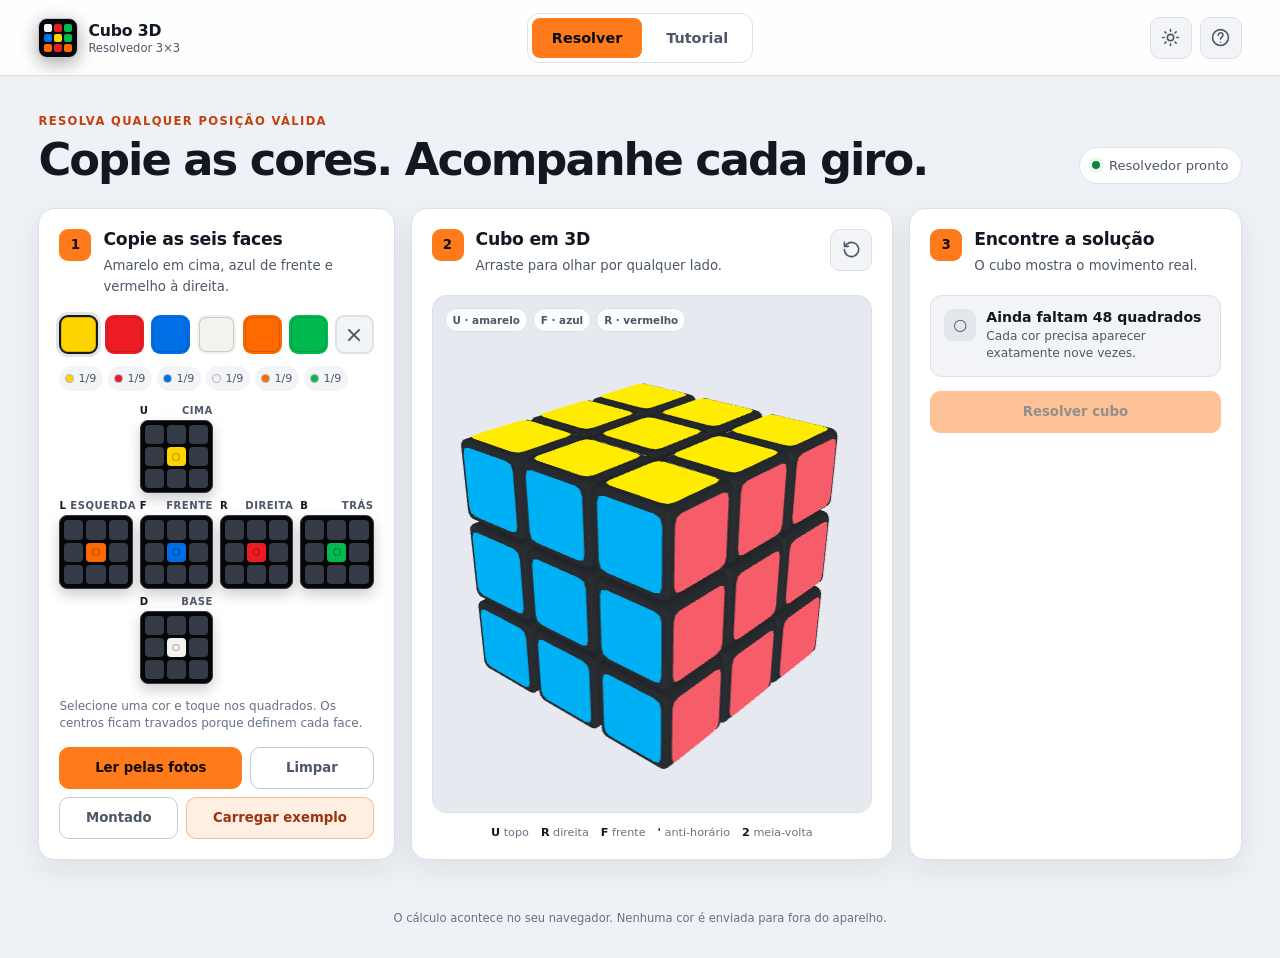
==== commit dc724e11: "Worker do resolvedor, uso offline, retomar sessão e toque para avançar - Corrige o worker: async.js " ====
--- a/index.html
+++ b/index.html
@@ -2259,6 +2259,34 @@
   body.has-solution #panel-resolver .playback-controls .play-button {
     width: 48px;
     height: 48px;
+  }
+}
+
+/* Celulares baixos (iPhone SE e afins): painel do movimento em uma faixa só. */
+@media (max-width: 820px) and (max-height: 720px) {
+  .cube-move-hud {
+    right: 6px;
+    bottom: 6px;
+    left: 6px;
+    padding: 6px 10px;
+  }
+
+  .cube-move-copy > small {
+    display: none;
+  }
+
+  /* O sentido do giro nunca pode ser cortado com reticências. */
+  .cube-move-copy > strong {
+    white-space: normal;
+  }
+
+  .cube-move-arrow-wrap {
+    height: 34px;
+  }
+
+  .stage-orientation {
+    top: 8px;
+    left: 8px;
   }
 }
 
@@ -5809,6 +5837,88 @@
 }).call(this);
 
   </script>
+  <script data-bundled-source="vendor/cubejs/async.js">
+(function() {
+  var Cube, Extend, Include, key, value;
+
+  Cube = this.Cube || require('./cube');
+
+  Extend = {
+    asyncOK: !!window.Worker,
+    _asyncSetup: function(workerURI) {
+      if (this._worker) {
+        return;
+      }
+      this._worker = new window.Worker(workerURI);
+      this._worker.addEventListener('message', (e) => {
+        return this._asyncEvent(e);
+      });
+      return this._asyncCallbacks = {};
+    },
+    _asyncEvent: function(e) {
+      var callback, callbacks;
+      callbacks = this._asyncCallbacks[e.data.cmd];
+      if (!(callbacks && callbacks.length)) {
+        return;
+      }
+      callback = callbacks[0];
+      callbacks.splice(0, 1);
+      return callback(e.data);
+    },
+    _asyncCallback: function(cmd, callback) {
+      var base;
+      (base = this._asyncCallbacks)[cmd] || (base[cmd] = []);
+      return this._asyncCallbacks[cmd].push(callback);
+    },
+    asyncInit: function(workerURI, callback) {
+      this._asyncSetup(workerURI);
+      this._asyncCallback('init', function() {
+        return callback();
+      });
+      return this._worker.postMessage({
+        cmd: 'init'
+      });
+    },
+    _asyncSolve: function(cube, callback) {
+      this._asyncSetup();
+      this._asyncCallback('solve', function(data) {
+        return callback(data.algorithm);
+      });
+      return this._worker.postMessage({
+        cmd: 'solve',
+        cube: cube.toJSON()
+      });
+    },
+    asyncScramble: function(callback) {
+      this._asyncSetup();
+      this._asyncCallback('solve', function(data) {
+        return callback(Cube.inverse(data.algorithm));
+      });
+      return this._worker.postMessage({
+        cmd: 'solve',
+        cube: Cube.random().toJSON()
+      });
+    }
+  };
+
+  Include = {
+    asyncSolve: function(callback) {
+      return Cube._asyncSolve(this, callback);
+    }
+  };
+
+  for (key in Extend) {
+    value = Extend[key];
+    Cube[key] = value;
+  }
+
+  for (key in Include) {
+    value = Include[key];
+    Cube.prototype[key] = value;
+  }
+
+}).call(this);
+  </script>
   <script data-bundled-source="cube3d.js">
 (function () {
   'use strict';
@@ -6418,6 +6528,7 @@
   }
 
   function init() {
+    const savedSession = readSession();
     cacheElements();
     applyTheme(document.documentElement.getAttribute('data-theme') === 'light' ? 'light' : 'dark');
     renderPalette();
@@ -6427,6 +6538,11 @@
     initMainCube();
     initSolver();
     registerWebMCPTools();
+    restoreSession(savedSession).catch(() => {});
+
+    if ('serviceWorker' in navigator && /^https?:$/.test(location.protocol)) {
+      navigator.serviceWorker.register('sw.js').catch(() => {});
+    }
 
     const hash = window.location.hash;
     if (hash.startsWith('#passo-') || hash === '#tutorial') {
@@ -6578,6 +6694,68 @@
     updateFaceNet();
     updateColorCounts();
     updateValidation();
+    saveSession();
+  }
+
+  // Guarda as cores e o ponto da solução para continuar depois de fechar a aba.
+  const SESSION_KEY = 'cubo-sessao';
+
+  function saveSession() {
+    if (state.restoring) return;
+    const data = {
+      v: 1,
+      faces: serializeFaces(),
+      solution: state.solutionString,
+      index: state.solutionIndex,
+      input: state.inputString
+    };
+    try { localStorage.setItem(SESSION_KEY, JSON.stringify(data)); } catch (error) {}
+  }
+
+  function readSession() {
+    try {
+      const data = JSON.parse(localStorage.getItem(SESSION_KEY) || 'null');
+      if (!data || data.v !== 1 || !/^[URFDLB?]{54}$/.test(data.faces)) return null;
+      return data;
+    } catch (error) {
+      return null;
+    }
+  }
+
+  async function restoreSession(data) {
+    if (!data) return;
+    state.restoring = true;
+    try {
+      SERIAL_FACE_ORDER.forEach((face, faceIndex) => {
+        state.faces[face] = data.faces.slice(faceIndex * 9, faceIndex * 9 + 9).split('').map((color) => color === '?' ? null : color);
+      });
+      updateEditor();
+
+      const solution = typeof data.solution === 'string' ? data.solution.trim() : '';
+      if (!solution || data.input !== serializeFaces() || !validateCube().valid) return;
+
+      const moves = window.Cube3DMoves.parseAlgorithm(solution);
+      const index = Math.max(0, Math.min(moves.length, Number(data.index) || 0));
+      state.solutionString = solution;
+      state.solution = moves;
+      state.inputString = data.input;
+      state.solutionIndex = index;
+      if (mainCube && mainCube.available) {
+        await mainCube.loadFromSolution(solution);
+        await mainCube.applyAlgorithm(moves.slice(0, index).join(' '), { duration: 0 });
+        mainCube.setAnimationDuration(Number(elements.animationSpeed.value));
+      }
+      renderSolution({ scroll: false });
+      elements.solveButton.textContent = 'Recalcular solução';
+      setValidationState('Solução encontrada', moves.length + ' movimentos. Use os controles abaixo.', 'valid');
+      if (index > 0 && index < moves.length) {
+        showToast('Continuando de onde parou: movimento ' + (index + 1) + ' de ' + moves.length + '.');
+      }
+    } finally {
+      state.restoring = false;
+      updateValidationButtonOnly();
+      saveSession();
+    }
   }
 
   function serializeFaces() {
@@ -6759,6 +6937,25 @@
     elements.restartSolution.addEventListener('click', () => restartSolution().catch(handleActionError));
     elements.finishSolution.addEventListener('click', () => finishSolution().catch(handleActionError));
     elements.playSolution.addEventListener('click', togglePlayback);
+
+    bindStageTap();
+
+    // Setas e espaço controlam a solução no computador.
+    document.addEventListener('keydown', (event) => {
+      if (state.activeTab !== 'resolver' || state.solution.length === 0) return;
+      if (event.metaKey || event.ctrlKey || event.altKey) return;
+      if (event.target.closest('input, select, textarea, dialog, [role="tablist"]')) return;
+      if (event.key === 'ArrowRight') {
+        event.preventDefault();
+        if (!state.playing) nextMove().catch(handleActionError);
+      } else if (event.key === 'ArrowLeft') {
+        event.preventDefault();
+        if (!state.playing) previousMove().catch(handleActionError);
+      } else if (event.key === ' ' && !event.target.closest('button')) {
+        event.preventDefault();
+        togglePlayback();
+      }
+    });
 
     elements.moveSequence.addEventListener('click', (event) => {
       const chip = event.target.closest('.move-chip');
@@ -6829,6 +7026,37 @@
         switchTab('resolver', false);
       }
     });
+  }
+
+  // Toque rápido no cubo: avança (ou volta, no terço esquerdo). Arrastar continua girando a câmera.
+  function bindStageTap() {
+    const stage = document.getElementById('cube-stage');
+    const pointers = new Map();
+    let tap = null;
+
+    stage.addEventListener('pointerdown', (event) => {
+      pointers.set(event.pointerId, true);
+      tap = pointers.size === 1 ? { x: event.clientX, y: event.clientY, time: performance.now() } : null;
+    });
+
+    const release = (event) => {
+      pointers.delete(event.pointerId);
+      if (event.type !== 'pointerup' || !tap) return;
+      const moved = Math.hypot(event.clientX - tap.x, event.clientY - tap.y);
+      const quick = performance.now() - tap.time < 350;
+      tap = null;
+      if (moved > 10 || !quick || state.solution.length === 0) return;
+
+      if (state.playing) {
+        togglePlayback();
+        return;
+      }
+      const rect = stage.getBoundingClientRect();
+      if (event.clientX - rect.left < rect.width / 3) previousMove().catch(handleActionError);
+      else nextMove().catch(handleActionError);
+    };
+    stage.addEventListener('pointerup', release);
+    stage.addEventListener('pointercancel', release);
   }
 
   function openPhotoReader() {
@@ -7367,12 +7595,24 @@
   function solveWithCurrentMode(cube) {
     if (state.solverMode === 'worker') {
       return new Promise((resolve, reject) => {
+        // Se o worker travar, calcula no próprio aparelho em vez de esperar para sempre.
+        const fallback = window.setTimeout(() => {
+          try {
+            if (!state.mainThreadTablesReady) {
+              Cube.initSolver();
+              state.mainThreadTablesReady = true;
+            }
+            resolve(cube.solve().trim());
+          } catch (error) { reject(error); }
+        }, 20000);
         try {
           cube.asyncSolve((algorithm) => {
+            window.clearTimeout(fallback);
             if (typeof algorithm !== 'string') reject(new Error('O cálculo não retornou uma solução.'));
             else resolve(algorithm.trim());
           });
         } catch (error) {
+          window.clearTimeout(fallback);
           reject(error);
         }
       });
@@ -7418,6 +7658,7 @@
       } else {
         setValidationState('Solução encontrada', state.solution.length + ' movimentos. Use os controles abaixo.', 'valid');
         showToast('Solução pronta: ' + state.solution.length + ' movimentos.');
+        showControlsTipOnce();
       }
       return algorithm;
     } catch (error) {
@@ -7431,6 +7672,19 @@
     }
   }
 
+  function showControlsTipOnce() {
+    try {
+      if (localStorage.getItem('cubo-dica-controles')) return;
+      localStorage.setItem('cubo-dica-controles', '1');
+    } catch (error) {
+      return;
+    }
+    const touch = window.matchMedia('(pointer: coarse)').matches;
+    window.setTimeout(() => showToast(touch
+      ? 'Dica: toque no cubo para avançar. No lado esquerdo, volta.'
+      : 'Dica: setas ← → avançam e voltam; espaço reproduz.'), 1200);
+  }
+
   function setValidationState(title, message, kind) {
     elements.validationCard.classList.remove('is-neutral', 'is-valid', 'is-error');
     elements.validationCard.classList.add(kind === 'valid' ? 'is-valid' : kind === 'error' ? 'is-error' : 'is-neutral');
@@ -7445,7 +7699,8 @@
     updateMobileActionState(validation);
   }
 
-  function renderSolution() {
+  function renderSolution(options) {
+    const settings = Object.assign({ scroll: true }, options || {});
     elements.moveSequence.replaceChildren();
     state.solution.forEach((move, index) => {
       const button = document.createElement('button');
@@ -7460,7 +7715,7 @@
     document.body.classList.toggle('has-solution', state.solution.length > 0);
     updatePlayback();
 
-    if (state.solution.length > 0 && window.matchMedia('(max-width: 820px)').matches) {
+    if (settings.scroll && state.solution.length > 0 && window.matchMedia('(max-width: 820px)').matches) {
       window.requestAnimationFrame(() => {
         document.getElementById('cube-stage').scrollIntoView({ behavior: 'smooth', block: 'start' });
       });
@@ -7509,6 +7764,7 @@
   }
 
   function updatePlayback() {
+    saveSession();
     const total = state.solution.length;
     const complete = total > 0 && state.solutionIndex >= total;
     const current = complete ? null : state.solution[state.solutionIndex];
@@ -7525,8 +7781,8 @@
     elements.playback.hidden = false;
     document.body.classList.toggle('is-solution-complete', complete);
     elements.moveCounter.textContent = complete
-      ? 'Todos os ' + total + ' movimentos concluídos'
-      : 'Movimento ' + (state.solutionIndex + 1) + ' de ' + total;
+      ? 'Concluído'
+      : (state.solutionIndex + 1) + ' de ' + total;
     elements.moveCode.textContent = complete ? '✓' : current;
     elements.moveInstruction.textContent = complete
       ? 'Cubo resolvido. Todas as faces estão completas.'
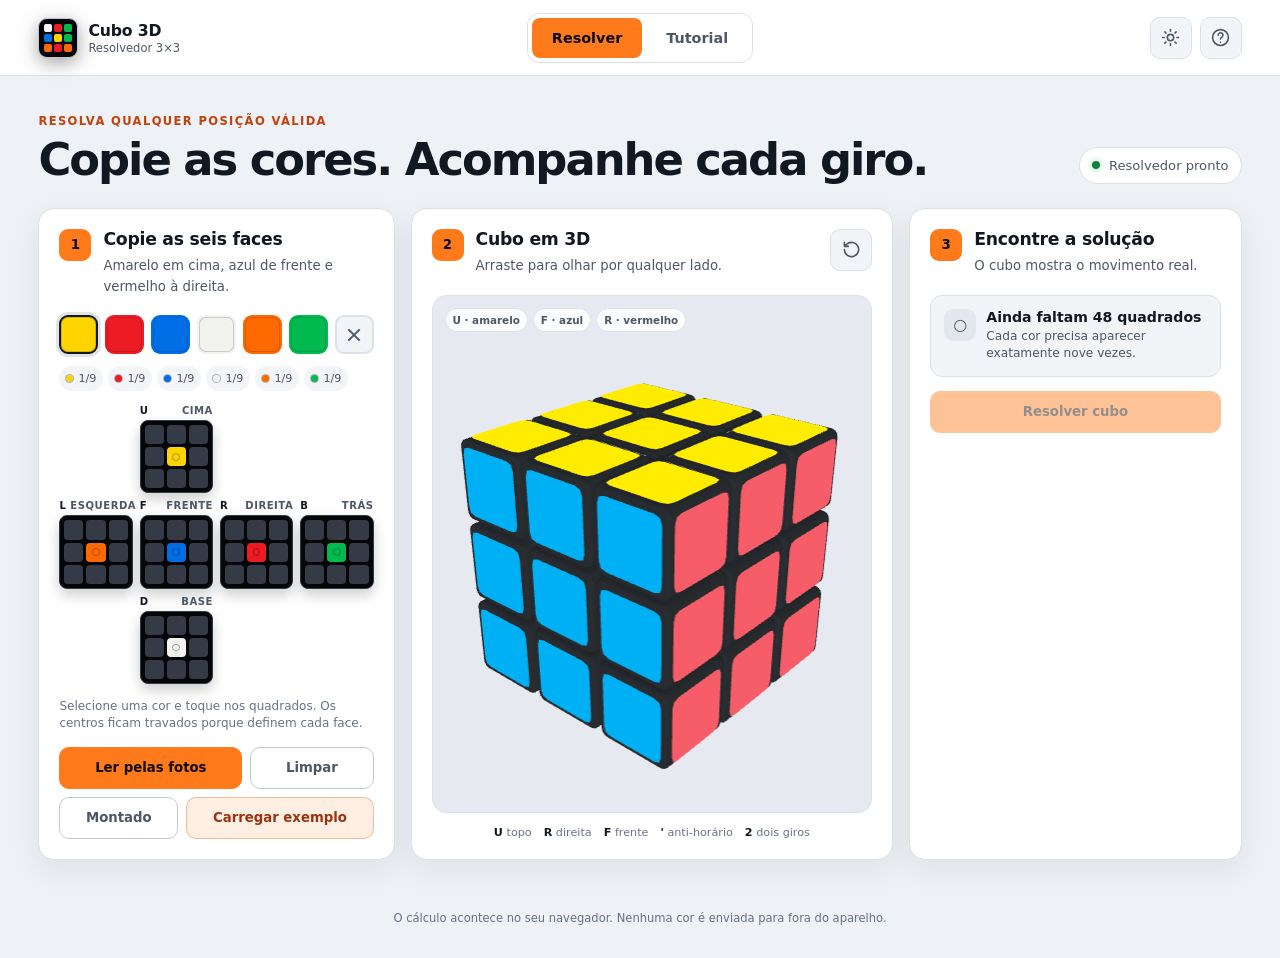
==== commit 20a70121: "Meia-volta aparece como dois giros de 90° Antes o "F2" girava 180° na mesma duração de um giro de 90" ====
--- a/index.html
+++ b/index.html
@@ -1,7 +1,6 @@
 <!doctype html>
 <html lang="pt-BR">
 <head>
-  <!-- Versão independente: CSS, renderizador 3D e resolvedor estão incorporados neste arquivo. -->
   <meta charset="utf-8">
   <meta name="viewport" content="width=device-width, initial-scale=1, viewport-fit=cover">
   <meta name="theme-color" content="#0a0c10">
@@ -28,2280 +27,7 @@
   <link rel="icon" type="image/svg+xml" href="icons/icon.svg">
   <link rel="icon" type="image/png" sizes="32x32" href="icons/favicon-32.png">
   <link rel="apple-touch-icon" href="icons/apple-touch-icon.png">
-  <style>
-:root,
-.photo-dialog {
-  color-scheme: dark;
-  --bg: #080a0d;
-  --bg-raised: #0e1116;
-  --surface: #13171d;
-  --surface-2: #191e26;
-  --surface-3: #202731;
-  --text: #f3f5f7;
-  --muted: #9ca6b5;
-  --faint: #6f7887;
-  --line: #2a313c;
-  --line-strong: #3a4452;
-  --accent: #ff7a1a;
-  --accent-hover: #ff8b38;
-  --accent-soft: rgba(255, 122, 26, .14);
-  --success: #39d98a;
-  --danger: #ff6171;
-  --warning: #facc15;
-  --cube-white: #f4f7fb;
-  --cube-yellow: #ffd500;
-  --cube-red: #ed1c24;
-  --cube-orange: #ff6a00;
-  --cube-green: #00b94f;
-  --cube-blue: #006fe6;
-  --cube-empty: #343b46;
-  --radius: 16px;
-  --radius-sm: 10px;
-  --shadow: 0 18px 50px rgba(0, 0, 0, .26);
-  --accent-text: var(--accent);
-  --header-bg: rgba(8, 10, 13, .92);
-  --overlay-bg: rgba(19, 23, 29, .97);
-  --surface-bg: rgba(19, 23, 29, .96);
-  --stage-bg: #0b0e12;
-  --hud-bg: rgba(5, 7, 10, .9);
-  --chip-bg: rgba(5, 6, 8, .72);
-  --float-shadow: 0 12px 34px rgba(0, 0, 0, .58);
-  font-family: Inter, ui-sans-serif, system-ui, -apple-system, BlinkMacSystemFont, "Segoe UI", sans-serif;
-  font-size: 16px;
-}
-
-/* Tema claro: mesmas peças, tokens trocados. A leitura por câmera continua escura. */
-:root[data-theme="light"] {
-  color-scheme: light;
-  --bg: #eef1f5;
-  --bg-raised: #ffffff;
-  --surface: #ffffff;
-  --surface-2: #f2f4f7;
-  --surface-3: #e3e7ed;
-  --text: #121821;
-  --muted: #4d5767;
-  --faint: #677284;
-  --line: #dce1e8;
-  --line-strong: #c3cad5;
-  --accent-text: #c2410c;
-  --accent-soft: rgba(255, 122, 26, .12);
-  --success: #15803d;
-  --danger: #c8233a;
-  --warning: #a16207;
-  --shadow: 0 10px 30px rgba(24, 34, 52, .08);
-  --header-bg: rgba(255, 255, 255, .9);
-  --overlay-bg: rgba(255, 255, 255, .97);
-  --surface-bg: #ffffff;
-  --stage-bg: #e6eaf0;
-  --hud-bg: rgba(255, 255, 255, .95);
-  --chip-bg: rgba(255, 255, 255, .88);
-  --float-shadow: 0 10px 30px rgba(24, 34, 52, .16);
-}
-
-:root[data-theme="light"] .button:hover:not(:disabled) { border-color: #97a2b1; }
-:root[data-theme="light"] .button-secondary { color: #9a3412; border-color: rgba(234, 88, 12, .35); }
-:root[data-theme="light"] .move-chip.is-done { color: #9a3412; }
-:root[data-theme="light"] .algorithm code { color: #9a3412; }
-:root[data-theme="light"] .step-note { color: var(--muted); }
-:root[data-theme="light"] .stage-orientation span { color: var(--muted); border-color: var(--line); }
-:root[data-theme="light"] .cube-move-symbol { border-right-color: var(--line); }
-:root[data-theme="light"] .cube-move-arrow { stroke: var(--text); }
-:root[data-theme="light"] .current-move > div { background: var(--bg-raised); }
-:root[data-theme="light"] .algorithm { background: var(--surface-2); }
-:root[data-theme="light"] .toast { background: var(--bg-raised); }
-:root[data-theme="light"] dialog::backdrop { background: rgba(18, 24, 33, .45); }
-:root[data-theme="light"] dialog { box-shadow: 0 28px 80px rgba(24, 34, 52, .25); }
-/* Contorno para o branco não sumir no fundo claro. */
-:root[data-theme="light"] .color-swatch:not([data-color="X"]) { box-shadow: inset 0 0 0 1px rgba(18, 24, 33, .18); }
-:root[data-theme="light"] .color-swatch.is-selected { box-shadow: inset 0 0 0 1px rgba(18, 24, 33, .18), 0 0 0 3px rgba(18, 24, 33, .12); }
-:root[data-theme="light"] .color-count::before { box-shadow: 0 0 0 1px rgba(18, 24, 33, .28); }
-/* A câmera segue escura: desfaz os ajustes claros dentro dela. */
-:root[data-theme="light"] .photo-dialog .button-secondary { color: #ffd8bc; border-color: rgba(255, 122, 26, .3); }
-:root[data-theme="light"] .photo-dialog .button:hover:not(:disabled) { border-color: #515d6d; }
-
-.theme-toggle .icon-sun { display: none; }
-:root[data-theme="light"] .theme-toggle .icon-sun { display: block; }
-:root[data-theme="light"] .theme-toggle .icon-moon { display: none; }
-
-* {
-  box-sizing: border-box;
-}
-
-html {
-  scroll-behavior: smooth;
-  background: var(--bg);
-}
-
-body {
-  min-width: 320px;
-  min-height: 100vh;
-  margin: 0;
-  color: var(--text);
-  background: var(--bg);
-}
-
-[hidden] {
-  display: none !important;
-}
-
-button,
-select {
-  font: inherit;
-}
-
-button,
-a,
-select {
-  -webkit-tap-highlight-color: transparent;
-}
-
-button:focus-visible,
-a:focus-visible,
-select:focus-visible {
-  outline: 3px solid rgba(255, 122, 26, .52);
-  outline-offset: 3px;
-}
-
-button:disabled {
-  cursor: not-allowed;
-  opacity: .45;
-}
-
-a {
-  color: inherit;
-}
-
-h1,
-h2,
-h3,
-p {
-  margin-top: 0;
-}
-
-h1 {
-  margin-bottom: 0;
-  font-size: clamp(1.75rem, 3.5vw, 3.1rem);
-  line-height: 1.04;
-  letter-spacing: -.045em;
-}
-
-h2 {
-  margin-bottom: .35rem;
-  font-size: 1.08rem;
-  line-height: 1.25;
-  letter-spacing: -.015em;
-}
-
-p {
-  color: var(--muted);
-  line-height: 1.55;
-}
-
-.skip-link {
-  position: fixed;
-  z-index: 100;
-  top: 8px;
-  left: 8px;
-  transform: translateY(-150%);
-  padding: 10px 14px;
-  color: #111;
-  background: var(--accent);
-  border-radius: 8px;
-}
-
-.skip-link:focus {
-  transform: translateY(0);
-}
-
-.app-header {
-  position: sticky;
-  z-index: 30;
-  top: 0;
-  display: grid;
-  grid-template-columns: 1fr auto 1fr;
-  align-items: center;
-  min-height: 76px;
-  padding: 12px clamp(16px, 3vw, 44px);
-  padding-top: max(12px, env(safe-area-inset-top));
-  border-bottom: 1px solid var(--line);
-}
-
-/* O desfoque fica num pseudo-elemento: backdrop-filter no próprio cabeçalho
-   transformaria-o no bloco de contenção das abas fixas no celular. */
-.app-header::before {
-  position: absolute;
-  z-index: -1;
-  inset: 0;
-  content: "";
-  background: var(--header-bg);
-  backdrop-filter: blur(18px);
-  -webkit-backdrop-filter: blur(18px);
-}
-
-.brand {
-  display: inline-flex;
-  align-items: center;
-  justify-self: start;
-  gap: 10px;
-  text-decoration: none;
-}
-
-.brand > span:last-child {
-  display: grid;
-  gap: 1px;
-}
-
-.brand strong {
-  font-size: .98rem;
-  letter-spacing: -.01em;
-}
-
-.brand small {
-  color: var(--muted);
-  font-size: .72rem;
-}
-
-.brand-mark {
-  display: grid;
-  grid-template-columns: repeat(3, 8px);
-  gap: 2px;
-  padding: 5px;
-  background: #050608;
-  border: 1px solid var(--line-strong);
-  border-radius: 9px;
-  box-shadow: 0 5px 18px rgba(0, 0, 0, .35);
-}
-
-.brand-mark i {
-  width: 8px;
-  height: 8px;
-  border-radius: 2px;
-  background: var(--cube-white);
-}
-
-.brand-mark i:nth-child(2),
-.brand-mark i:nth-child(8) { background: var(--cube-red); }
-.brand-mark i:nth-child(3),
-.brand-mark i:nth-child(6) { background: var(--cube-green); }
-.brand-mark i:nth-child(4) { background: var(--cube-blue); }
-.brand-mark i:nth-child(5) { background: var(--cube-yellow); }
-.brand-mark i:nth-child(7),
-.brand-mark i:nth-child(9) { background: var(--cube-orange); }
-
-.tabs {
-  display: flex;
-  align-items: center;
-  gap: 4px;
-  padding: 4px;
-  background: var(--surface);
-  border: 1px solid var(--line);
-  border-radius: 12px;
-}
-
-.tab-button {
-  min-height: 40px;
-  padding: 0 20px;
-  color: var(--muted);
-  background: transparent;
-  border: 0;
-  border-radius: 8px;
-  cursor: pointer;
-  font-size: .9rem;
-  font-weight: 700;
-}
-
-.tab-button:hover {
-  color: var(--text);
-}
-
-.tab-button.is-active {
-  color: #0a0c10;
-  background: var(--accent);
-}
-
-.header-actions {
-  display: flex;
-  gap: 8px;
-  justify-self: end;
-}
-
-main {
-  width: min(1760px, 100%);
-  margin: 0 auto;
-  padding: clamp(20px, 3vw, 42px);
-}
-
-.page-intro,
-.tutorial-hero {
-  display: flex;
-  align-items: flex-end;
-  justify-content: space-between;
-  gap: 24px;
-  margin-bottom: 24px;
-}
-
-.eyebrow,
-.overline {
-  margin-bottom: 8px;
-  color: var(--accent-text);
-  font-size: .72rem;
-  font-weight: 800;
-  letter-spacing: .12em;
-  line-height: 1.3;
-  text-transform: uppercase;
-}
-
-.solver-readiness {
-  display: inline-flex;
-  align-items: center;
-  gap: 9px;
-  padding: 10px 12px;
-  color: var(--muted);
-  background: var(--surface);
-  border: 1px solid var(--line);
-  border-radius: 999px;
-  font-size: .82rem;
-  white-space: nowrap;
-}
-
-.status-dot {
-  width: 8px;
-  height: 8px;
-  background: var(--success);
-  border-radius: 50%;
-  box-shadow: 0 0 0 4px rgba(57, 217, 138, .12);
-}
-
-.status-dot.is-loading {
-  background: var(--warning);
-  box-shadow: 0 0 0 4px rgba(250, 204, 21, .12);
-  animation: pulse 1.2s ease-in-out infinite;
-}
-
-.status-dot.is-error {
-  background: var(--danger);
-  box-shadow: 0 0 0 4px rgba(255, 97, 113, .12);
-}
-
-@keyframes pulse {
-  50% { opacity: .35; }
-}
-
-.workspace {
-  display: grid;
-  grid-template-columns: minmax(330px, .9fr) minmax(390px, 1.22fr) minmax(310px, .84fr);
-  gap: 16px;
-  align-items: stretch;
-}
-
-.surface {
-  background: var(--surface-bg);
-  border: 1px solid var(--line);
-  border-radius: var(--radius);
-  box-shadow: var(--shadow);
-}
-
-.editor-panel,
-.viewer-panel,
-.solution-panel {
-  min-width: 0;
-  padding: 20px;
-}
-
-.viewer-panel {
-  display: flex;
-  flex-direction: column;
-}
-
-.panel-heading {
-  display: flex;
-  align-items: flex-start;
-  gap: 12px;
-  margin-bottom: 18px;
-}
-
-.panel-heading > div {
-  min-width: 0;
-}
-
-.panel-heading p {
-  margin-bottom: 0;
-  font-size: .83rem;
-}
-
-.step-number {
-  display: inline-grid;
-  place-items: center;
-  flex: 0 0 auto;
-  width: 32px;
-  height: 32px;
-  color: #111;
-  background: var(--accent);
-  border-radius: 9px;
-  font-size: .84rem;
-  font-weight: 900;
-}
-
-.viewer-heading .icon-button {
-  margin-left: auto;
-}
-
-.icon-button {
-  display: inline-grid;
-  place-items: center;
-  flex: 0 0 auto;
-  width: 42px;
-  height: 42px;
-  padding: 0;
-  color: var(--muted);
-  background: var(--surface-2);
-  border: 1px solid var(--line);
-  border-radius: 10px;
-  cursor: pointer;
-  transition: color .18s ease, background .18s ease, border-color .18s ease, transform .18s ease;
-}
-
-.icon-button:hover:not(:disabled) {
-  color: var(--text);
-  background: var(--surface-3);
-  border-color: var(--line-strong);
-}
-
-.icon-button:active:not(:disabled),
-.button:active:not(:disabled) {
-  transform: translateY(1px);
-}
-
-.icon-button svg {
-  width: 19px;
-  height: 19px;
-  fill: none;
-  stroke: currentColor;
-  stroke-width: 2;
-  stroke-linecap: round;
-  stroke-linejoin: round;
-}
-
-.palette {
-  display: grid;
-  grid-template-columns: repeat(7, minmax(34px, 1fr));
-  gap: 7px;
-  margin-bottom: 12px;
-}
-
-.color-swatch {
-  position: relative;
-  display: grid;
-  place-items: center;
-  aspect-ratio: 1;
-  min-height: 38px;
-  padding: 0;
-  background: var(--swatch);
-  border: 2px solid transparent;
-  border-radius: 9px;
-  cursor: pointer;
-}
-
-.color-swatch[data-color="X"] {
-  color: var(--muted);
-  background: var(--surface-2);
-  border-color: var(--line);
-}
-
-.color-swatch[data-color="X"]::before,
-.color-swatch[data-color="X"]::after {
-  position: absolute;
-  width: 16px;
-  height: 2px;
-  background: currentColor;
-  content: "";
-}
-
-.color-swatch[data-color="X"]::before { transform: rotate(45deg); }
-.color-swatch[data-color="X"]::after { transform: rotate(-45deg); }
-
-.color-swatch.is-selected {
-  border-color: var(--text);
-  box-shadow: 0 0 0 3px rgba(255, 255, 255, .14);
-}
-
-.color-counts {
-  display: flex;
-  flex-wrap: wrap;
-  gap: 5px;
-  min-height: 25px;
-  margin-bottom: 14px;
-}
-
-.color-count {
-  display: inline-flex;
-  align-items: center;
-  gap: 5px;
-  padding: 4px 7px;
-  color: var(--muted);
-  background: var(--surface-2);
-  border-radius: 999px;
-  font-size: .7rem;
-  font-variant-numeric: tabular-nums;
-}
-
-.color-count::before {
-  width: 7px;
-  height: 7px;
-  background: var(--swatch);
-  border-radius: 50%;
-  content: "";
-}
-
-.color-count.is-complete {
-  color: var(--text);
-}
-
-.color-count.is-over {
-  color: var(--danger);
-}
-
-.face-net {
-  display: grid;
-  grid-template-columns: repeat(4, minmax(58px, 1fr));
-  grid-template-rows: repeat(3, auto);
-  gap: 7px;
-  width: 100%;
-  max-width: 440px;
-  margin: 0 auto 14px;
-}
-
-.face-card {
-  min-width: 0;
-}
-
-.face-card[data-face="U"] { grid-column: 2; grid-row: 1; }
-.face-card[data-face="L"] { grid-column: 1; grid-row: 2; }
-.face-card[data-face="F"] { grid-column: 2; grid-row: 2; }
-.face-card[data-face="R"] { grid-column: 3; grid-row: 2; }
-.face-card[data-face="B"] { grid-column: 4; grid-row: 2; }
-.face-card[data-face="D"] { grid-column: 2; grid-row: 3; }
-
-.face-label {
-  display: flex;
-  align-items: center;
-  justify-content: space-between;
-  gap: 4px;
-  margin-bottom: 4px;
-  color: var(--muted);
-  font-size: .63rem;
-  font-weight: 800;
-  letter-spacing: .05em;
-  text-transform: uppercase;
-}
-
-.face-label b {
-  color: var(--text);
-}
-
-.face-grid {
-  display: grid;
-  grid-template-columns: repeat(3, 1fr);
-  gap: 3px;
-  padding: 4px;
-  background: #050608;
-  border: 1px solid #353c46;
-  border-radius: 8px;
-  box-shadow: 0 6px 14px rgba(0, 0, 0, .2);
-}
-
-.sticker-button {
-  position: relative;
-  aspect-ratio: 1;
-  min-width: 0;
-  padding: 0;
-  background: var(--sticker, var(--cube-empty));
-  border: 0;
-  border-radius: 4px;
-  cursor: crosshair;
-  transition: filter .12s ease, transform .12s ease;
-}
-
-.sticker-button:hover:not(:disabled) {
-  filter: brightness(1.15);
-  transform: scale(.92);
-}
-
-.sticker-button:disabled {
-  cursor: default;
-  opacity: 1;
-}
-
-.sticker-button.is-center::after {
-  position: absolute;
-  inset: 30%;
-  border: 1px solid rgba(0, 0, 0, .32);
-  border-radius: 50%;
-  content: "";
-}
-
-.editor-tip {
-  margin-bottom: 14px;
-  color: var(--faint);
-  font-size: .75rem;
-  line-height: 1.45;
-}
-
-.button-row {
-  display: flex;
-  flex-wrap: wrap;
-  gap: 8px;
-}
-
-.button {
-  min-height: 42px;
-  padding: 0 15px;
-  color: var(--text);
-  background: var(--surface-2);
-  border: 1px solid var(--line-strong);
-  border-radius: 10px;
-  cursor: pointer;
-  font-size: .83rem;
-  font-weight: 800;
-  transition: background .18s ease, border-color .18s ease, transform .18s ease;
-}
-
-.button:hover:not(:disabled) {
-  background: var(--surface-3);
-  border-color: #515d6d;
-}
-
-.button-primary {
-  color: #120a04;
-  background: var(--accent);
-  border-color: var(--accent);
-}
-
-.button-primary:hover:not(:disabled) {
-  background: var(--accent-hover);
-  border-color: var(--accent-hover);
-}
-
-.button-secondary {
-  color: #ffd8bc;
-  background: var(--accent-soft);
-  border-color: rgba(255, 122, 26, .3);
-}
-
-.button-ghost {
-  color: var(--muted);
-  background: transparent;
-}
-
-.button-block {
-  width: 100%;
-}
-
-.editor-actions .button {
-  flex: 1 1 auto;
-}
-
-.cube-stage,
-.tutorial-stage {
-  position: relative;
-  flex: 1 1 auto;
-  min-height: 510px;
-  overflow: hidden;
-  background: var(--stage-bg);
-  border: 1px solid var(--line);
-  border-radius: 14px;
-  touch-action: none;
-}
-
-.cube-stage canvas,
-.tutorial-stage canvas {
-  display: block;
-  width: 100%;
-  height: 100%;
-  touch-action: none;
-  -webkit-touch-callout: none;
-  -webkit-user-select: none;
-  user-select: none;
-}
-
-.stage-orientation {
-  position: absolute;
-  z-index: 2;
-  top: 12px;
-  left: 12px;
-  display: flex;
-  flex-wrap: wrap;
-  gap: 5px;
-  pointer-events: none;
-}
-
-.stage-orientation span {
-  padding: 5px 7px;
-  color: #c4ccd7;
-  background: var(--chip-bg);
-  border: 1px solid rgba(255, 255, 255, .1);
-  border-radius: 999px;
-  font-size: .65rem;
-  font-weight: 700;
-  backdrop-filter: blur(8px);
-}
-
-.cube-move-hud {
-  position: absolute;
-  z-index: 3;
-  right: 12px;
-  bottom: 12px;
-  left: 12px;
-  display: flex;
-  align-items: center;
-  gap: 12px;
-  max-width: 410px;
-  padding: 10px 12px;
-  color: var(--text);
-  background: var(--hud-bg);
-  border: 1px solid rgba(255, 122, 26, .48);
-  border-radius: 13px;
-  box-shadow: 0 12px 30px rgba(0, 0, 0, .34);
-  backdrop-filter: blur(10px);
-  pointer-events: none;
-}
-
-.cube-move-symbol {
-  display: flex;
-  flex: 0 0 auto;
-  align-items: center;
-  gap: 4px;
-  min-width: 104px;
-  padding-right: 10px;
-  border-right: 1px solid rgba(255, 255, 255, .12);
-}
-
-.cube-move-symbol > strong {
-  min-width: 43px;
-  color: var(--accent-text);
-  font-size: 1.72rem;
-  line-height: 1;
-  text-align: center;
-}
-
-.cube-move-arrow-wrap {
-  display: flex;
-  flex-direction: column;
-  width: 42px;
-  height: 46px;
-  align-items: center;
-  justify-content: center;
-  gap: 1px;
-}
-
-.cube-move-arrow {
-  width: 29px;
-  height: 29px;
-  flex: 0 0 29px;
-  fill: none;
-  stroke: #fff;
-  stroke-width: 4;
-  stroke-linecap: round;
-  stroke-linejoin: round;
-  transition: transform .2s ease;
-}
-
-.cube-move-arrow.is-prime {
-  transform: scaleX(-1);
-}
-
-.cube-move-arrow.is-half {
-  opacity: .82;
-}
-
-.cube-move-degrees {
-  display: block;
-  min-width: 29px;
-  padding: 1px 4px;
-  color: #090b0e;
-  background: var(--accent);
-  border-radius: 4px;
-  font-size: .5rem;
-  font-weight: 900;
-  line-height: 1.2;
-  text-align: center;
-}
-
-.cube-move-copy {
-  display: grid;
-  min-width: 0;
-  gap: 1px;
-}
-
-.cube-move-copy > span {
-  color: var(--faint);
-  font-size: .58rem;
-  font-weight: 800;
-  letter-spacing: .08em;
-  text-transform: uppercase;
-}
-
-.cube-move-copy > strong {
-  overflow: hidden;
-  font-size: .85rem;
-  line-height: 1.28;
-  text-overflow: ellipsis;
-  white-space: nowrap;
-}
-
-.cube-move-copy > small {
-  color: var(--muted);
-  font-size: .64rem;
-  line-height: 1.3;
-}
-
-.webgl-fallback {
-  position: absolute;
-  inset: 0;
-  display: grid;
-  place-items: center;
-  padding: 32px;
-  color: var(--muted);
-  text-align: center;
-}
-
-.move-legend {
-  display: flex;
-  flex-wrap: wrap;
-  justify-content: center;
-  gap: 6px 12px;
-  margin-top: 13px;
-  color: var(--faint);
-  font-size: .7rem;
-}
-
-.move-legend b {
-  color: var(--text);
-}
-
-.validation-card {
-  display: grid;
-  grid-template-columns: 32px 1fr;
-  gap: 10px;
-  margin-bottom: 14px;
-  padding: 13px;
-  background: var(--surface-2);
-  border: 1px solid var(--line);
-  border-radius: 12px;
-}
-
-.validation-card strong {
-  display: block;
-  margin-bottom: 3px;
-  font-size: .88rem;
-}
-
-.validation-card p {
-  margin: 0;
-  font-size: .76rem;
-  line-height: 1.45;
-}
-
-.validation-icon {
-  display: grid;
-  place-items: center;
-  width: 32px;
-  height: 32px;
-  color: var(--muted);
-  background: var(--surface-3);
-  border-radius: 9px;
-  font-weight: 900;
-}
-
-.validation-card.is-valid {
-  background: rgba(57, 217, 138, .07);
-  border-color: rgba(57, 217, 138, .25);
-}
-
-.validation-card.is-valid .validation-icon {
-  color: var(--success);
-  background: rgba(57, 217, 138, .12);
-}
-
-.validation-card.is-error {
-  background: rgba(255, 97, 113, .07);
-  border-color: rgba(255, 97, 113, .25);
-}
-
-.validation-card.is-error .validation-icon {
-  color: var(--danger);
-  background: rgba(255, 97, 113, .12);
-}
-
-.playback {
-  display: grid;
-  gap: 16px;
-  margin-top: 18px;
-  padding-top: 18px;
-  border-top: 1px solid var(--line);
-}
-
-.current-move {
-  display: flex;
-  align-items: center;
-  gap: 16px;
-  min-height: 76px;
-  padding: 12px;
-  background: var(--surface-2);
-  border-radius: 12px;
-}
-
-.current-move > div {
-  display: grid;
-  flex: 0 0 76px;
-  min-height: 56px;
-  place-items: center;
-  align-content: center;
-  background: #090b0e;
-  border: 1px solid var(--line);
-  border-radius: 10px;
-}
-
-.current-move .overline {
-  margin-bottom: 2px;
-  color: var(--faint);
-  font-size: .58rem;
-  letter-spacing: .07em;
-}
-
-.current-move strong {
-  color: var(--accent-text);
-  font-size: 1.7rem;
-  line-height: 1;
-}
-
-.current-move p {
-  margin: 0;
-  font-size: .83rem;
-}
-
-.progress-track {
-  height: 5px;
-  overflow: hidden;
-  background: var(--surface-3);
-  border-radius: 999px;
-}
-
-.progress-track span {
-  display: block;
-  width: 0;
-  height: 100%;
-  background: var(--accent);
-  border-radius: inherit;
-  transition: width .2s ease;
-}
-
-.playback-controls {
-  display: flex;
-  align-items: center;
-  justify-content: center;
-  gap: 7px;
-}
-
-.playback-controls .play-button {
-  width: 50px;
-  height: 50px;
-  color: #111;
-  background: var(--accent);
-  border-color: var(--accent);
-  border-radius: 50%;
-}
-
-.pause-icon {
-  display: none;
-}
-
-.play-button.is-playing .play-icon {
-  display: none;
-}
-
-.play-button.is-playing .pause-icon {
-  display: block;
-}
-
-.speed-control {
-  display: flex;
-  align-items: center;
-  justify-content: space-between;
-  gap: 10px;
-  color: var(--muted);
-  font-size: .78rem;
-  font-weight: 700;
-}
-
-.speed-control select {
-  min-height: 38px;
-  padding: 0 34px 0 11px;
-  color: var(--text);
-  background: var(--surface-2);
-  border: 1px solid var(--line);
-  border-radius: 9px;
-}
-
-.move-sequence-wrap .overline {
-  display: block;
-  color: var(--faint);
-}
-
-.move-sequence {
-  display: flex;
-  flex-wrap: wrap;
-  gap: 5px;
-  max-height: 142px;
-  overflow-y: auto;
-  padding-right: 4px;
-}
-
-.move-chip {
-  min-width: 36px;
-  height: 34px;
-  padding: 0 8px;
-  color: var(--muted);
-  background: var(--surface-2);
-  border: 1px solid var(--line);
-  border-radius: 8px;
-  cursor: pointer;
-  font-size: .77rem;
-  font-weight: 800;
-}
-
-.move-chip.is-done {
-  color: #ffc9a2;
-  background: rgba(255, 122, 26, .08);
-  border-color: rgba(255, 122, 26, .25);
-}
-
-.move-chip.is-current {
-  color: #111;
-  background: var(--accent);
-  border-color: var(--accent);
-}
-
-/* Tutorial */
-
-#panel-tutorial {
-  max-width: 1320px;
-  margin: 0 auto;
-}
-
-.tutorial-hero {
-  align-items: center;
-  min-height: 360px;
-}
-
-.tutorial-hero > div:first-child {
-  max-width: 640px;
-}
-
-.tutorial-hero > div:first-child > p:last-child {
-  max-width: 560px;
-  margin: 18px 0 0;
-  font-size: 1.06rem;
-}
-
-.tutorial-demo {
-  flex: 0 1 430px;
-  padding: 12px;
-}
-
-.tutorial-stage {
-  min-height: 300px;
-}
-
-.tutorial-demo-actions {
-  margin-top: 10px;
-}
-
-.tutorial-demo-actions .button {
-  flex: 1 1 auto;
-}
-
-.notation {
-  display: grid;
-  grid-template-columns: minmax(260px, 1fr) minmax(340px, 1fr);
-  gap: 28px;
-  align-items: center;
-  margin-bottom: 18px;
-  padding: 24px;
-}
-
-.notation h2 {
-  font-size: 1.45rem;
-}
-
-.notation p:last-child {
-  margin-bottom: 0;
-}
-
-.notation-grid {
-  display: grid;
-  grid-template-columns: repeat(3, 1fr);
-  gap: 8px;
-}
-
-.notation-grid span {
-  display: flex;
-  align-items: center;
-  gap: 9px;
-  min-height: 48px;
-  padding: 9px;
-  color: var(--muted);
-  background: var(--surface-2);
-  border: 1px solid var(--line);
-  border-radius: 9px;
-  font-size: .8rem;
-}
-
-.notation-grid b {
-  display: grid;
-  place-items: center;
-  width: 27px;
-  height: 27px;
-  color: #111;
-  background: var(--accent);
-  border-radius: 7px;
-}
-
-.tutorial-layout {
-  display: grid;
-  grid-template-columns: 220px minmax(0, 1fr);
-  gap: 18px;
-  align-items: start;
-}
-
-.tutorial-index {
-  position: sticky;
-  top: 94px;
-  display: grid;
-  gap: 4px;
-  padding: 16px;
-}
-
-.tutorial-index .overline {
-  margin: 2px 8px 9px;
-  color: var(--faint);
-}
-
-.tutorial-index a {
-  display: flex;
-  align-items: center;
-  gap: 10px;
-  min-height: 42px;
-  padding: 7px 9px;
-  color: var(--muted);
-  border-radius: 8px;
-  font-size: .8rem;
-  font-weight: 700;
-  text-decoration: none;
-}
-
-.tutorial-index a:hover {
-  color: var(--text);
-  background: var(--surface-2);
-}
-
-.tutorial-index a span {
-  display: grid;
-  place-items: center;
-  width: 24px;
-  height: 24px;
-  color: var(--accent-text);
-  background: var(--accent-soft);
-  border-radius: 7px;
-}
-
-.tutorial-steps {
-  display: grid;
-  gap: 12px;
-}
-
-.tutorial-step {
-  position: relative;
-  display: grid;
-  grid-template-columns: 44px minmax(0, 1fr);
-  gap: 16px;
-  padding: clamp(20px, 3vw, 32px);
-  scroll-margin-top: 96px;
-}
-
-.tutorial-step h2 {
-  margin-bottom: 10px;
-  font-size: clamp(1.25rem, 2vw, 1.7rem);
-}
-
-.tutorial-step .eyebrow {
-  margin-bottom: 5px;
-}
-
-.tutorial-step p {
-  max-width: 820px;
-}
-
-.step-note {
-  margin: 13px 0 0;
-  padding-left: 13px;
-  color: #b6bfcb;
-  border-left: 2px solid var(--accent);
-  font-size: .86rem;
-}
-
-.algorithm-pair {
-  display: grid;
-  grid-template-columns: repeat(2, minmax(0, 1fr));
-  gap: 9px;
-}
-
-.algorithm {
-  display: flex;
-  align-items: center;
-  flex-wrap: wrap;
-  gap: 8px 14px;
-  width: 100%;
-  min-height: 58px;
-  margin-top: 14px;
-  padding: 12px 14px;
-  color: var(--text);
-  text-align: left;
-  background: #0b0e12;
-  border: 1px solid var(--line-strong);
-  border-radius: 11px;
-  cursor: pointer;
-}
-
-.algorithm:hover {
-  border-color: var(--accent);
-}
-
-.algorithm code {
-  flex: 1 1 auto;
-  color: #ffd2b2;
-  font-family: "SFMono-Regular", Consolas, "Liberation Mono", monospace;
-  font-size: clamp(.82rem, 1.5vw, 1rem);
-  font-weight: 800;
-  white-space: normal;
-}
-
-.algorithm small {
-  flex: 1 0 100%;
-  color: var(--faint);
-  font-size: .68rem;
-  font-weight: 800;
-  letter-spacing: .07em;
-  text-transform: uppercase;
-}
-
-.algorithm span {
-  color: var(--accent-text);
-  font-size: .72rem;
-  font-weight: 800;
-}
-
-.goal-grid {
-  display: grid;
-  grid-template-columns: repeat(3, 36px);
-  gap: 3px;
-  width: max-content;
-  margin-top: 15px;
-  padding: 5px;
-  background: #050608;
-  border-radius: 9px;
-}
-
-.goal-grid i {
-  width: 36px;
-  height: 36px;
-  background: var(--cube-empty);
-  border-radius: 4px;
-}
-
-.goal-grid i.white {
-  background: var(--cube-white);
-}
-
-.warning-box {
-  margin-top: 15px;
-  padding: 14px;
-  background: rgba(250, 204, 21, .07);
-  border: 1px solid rgba(250, 204, 21, .22);
-  border-radius: 10px;
-}
-
-.warning-box strong {
-  color: var(--warning);
-}
-
-.warning-box p {
-  margin: 5px 0 0;
-  font-size: .84rem;
-}
-
-footer {
-  padding: 12px 24px 30px;
-  text-align: center;
-}
-
-footer p {
-  margin: 0;
-  color: var(--faint);
-  font-size: .72rem;
-}
-
-dialog {
-  width: min(520px, calc(100% - 28px));
-  padding: 0;
-  color: var(--text);
-  background: var(--surface);
-  border: 1px solid var(--line-strong);
-  border-radius: 16px;
-  box-shadow: 0 28px 80px rgba(0, 0, 0, .62);
-}
-
-dialog::backdrop {
-  background: rgba(3, 4, 6, .78);
-  backdrop-filter: blur(5px);
-}
-
-dialog form {
-  padding: 22px;
-}
-
-.photo-dialog {
-  width: min(720px, calc(100% - 24px));
-  max-height: min(900px, calc(100dvh - 24px));
-  overflow: auto;
-  background: #090b0e;
-}
-
-.photo-dialog-body {
-  padding: 22px;
-}
-
-.photo-review-heading {
-  display: flex;
-  align-items: center;
-  justify-content: space-between;
-  gap: 12px;
-}
-
-.photo-progress-row {
-  display: block;
-  margin-top: 20px;
-  padding: 12px 14px;
-  color: var(--text);
-  background: #050607;
-  border: 1px solid var(--line);
-  border-radius: 12px 12px 0 0;
-  font-size: .9rem;
-  font-weight: 800;
-}
-
-.photo-progress-row > div {
-  display: flex;
-  align-items: center;
-  justify-content: space-between;
-  gap: 12px;
-}
-
-.photo-stage-label {
-  font-size: 1rem;
-}
-
-.photo-progress-track {
-  height: 3px;
-  overflow: hidden;
-  background: var(--surface-3);
-}
-
-.photo-progress-track span {
-  display: block;
-  width: 16.66%;
-  height: 100%;
-  background: var(--accent);
-  border-radius: inherit;
-  transition: width .2s ease;
-}
-
-.photo-guidance {
-  display: flex;
-  flex-wrap: wrap;
-  align-items: center;
-  gap: 8px 15px;
-  margin: 0 0 12px;
-  padding: 10px 14px;
-  color: var(--muted);
-  background: #050607;
-  border: 1px solid var(--line);
-  border-top: 0;
-  border-radius: 0 0 12px 12px;
-  font-size: .78rem;
-}
-
-.photo-guidance span {
-  display: inline-flex;
-  align-items: center;
-  gap: 6px;
-}
-
-.photo-guidance b {
-  color: var(--text);
-  font-size: .8rem;
-}
-
-.photo-guide-dot,
-.photo-guide-square {
-  display: inline-block;
-  width: 11px;
-  height: 11px;
-  background: var(--guide-color, var(--cube-blue));
-  border: 1px solid rgba(255, 255, 255, .46);
-}
-
-.photo-guide-dot {
-  border-radius: 50%;
-}
-
-.photo-guide-square {
-  border-radius: 2px;
-}
-
-.photo-steady i {
-  width: 11px;
-  height: 11px;
-  border: 2px solid var(--success);
-  border-radius: 50%;
-  box-shadow: inset 0 0 0 2px #050607;
-}
-
-.photo-camera-stage {
-  position: relative;
-  aspect-ratio: 1.18 / 1;
-  overflow: hidden;
-  background: #020304;
-  border: 1px solid #1e242c;
-  border-radius: 14px;
-}
-
-.photo-camera-stage video,
-.photo-camera-stage canvas {
-  position: absolute;
-  inset: 0;
-  width: 100%;
-  height: 100%;
-  object-fit: cover;
-}
-
-.photo-camera-placeholder {
-  position: absolute;
-  z-index: 1;
-  inset: 0;
-  display: grid;
-  place-content: center;
-  justify-items: center;
-  gap: 8px;
-  padding: 20px;
-  color: var(--muted);
-  text-align: center;
-}
-
-.photo-camera-placeholder svg {
-  width: 54px;
-  fill: #3c4653;
-}
-
-.photo-camera-placeholder p {
-  margin: 0 0 5px;
-}
-
-.photo-face-guide {
-  --guide-size: min(62%, 360px);
-  position: absolute;
-  z-index: 3;
-  top: 50%;
-  left: 50%;
-  width: var(--guide-size);
-  aspect-ratio: 1;
-  pointer-events: none;
-  transform: translate(-50%, -50%);
-}
-
-.photo-face-guide .corner {
-  position: absolute;
-  width: 24%;
-  height: 24%;
-  border-color: rgba(255, 255, 255, .94);
-  border-style: solid;
-  border-width: 0;
-  filter: drop-shadow(0 2px 4px rgba(0, 0, 0, .6));
-}
-
-.corner-tl { top: -5px; left: -5px; border-top-width: 7px !important; border-left-width: 7px !important; border-radius: 28px 0 0; }
-.corner-tr { top: -5px; right: -5px; border-top-width: 7px !important; border-right-width: 7px !important; border-radius: 0 28px 0 0; }
-.corner-br { right: -5px; bottom: -5px; border-right-width: 7px !important; border-bottom-width: 7px !important; border-radius: 0 0 28px; }
-.corner-bl { bottom: -5px; left: -5px; border-bottom-width: 7px !important; border-left-width: 7px !important; border-radius: 0 0 0 28px; }
-
-.photo-face-guide i {
-  position: absolute;
-  display: block;
-  background: rgba(255, 255, 255, .36);
-  box-shadow: 0 1px 3px rgba(0, 0, 0, .7);
-}
-
-.photo-face-guide .guide-v { top: 2%; bottom: 2%; width: 1px; }
-.photo-face-guide .guide-h { right: 2%; left: 2%; height: 1px; }
-.guide-v1 { left: 33.333%; }
-.guide-v2 { left: 66.666%; }
-.guide-h1 { top: 33.333%; }
-.guide-h2 { top: 66.666%; }
-
-.photo-detected-grid {
-  position: absolute;
-  z-index: 4;
-  top: 50%;
-  left: 50%;
-  display: grid;
-  grid-template-columns: repeat(3, 1fr);
-  gap: 4px;
-  width: min(62%, 360px);
-  aspect-ratio: 1;
-  padding: 5px;
-  pointer-events: none;
-  transform: translate(-50%, -50%);
-}
-
-.photo-detected-cell {
-  background: rgba(var(--sample-rgb), .68);
-  border: 2px solid rgba(255, 255, 255, .7);
-  border-radius: 8px;
-  box-shadow: inset 0 0 18px rgba(0, 0, 0, .16);
-}
-
-.photo-face-rail {
-  display: grid;
-  grid-template-columns: repeat(6, minmax(0, 1fr));
-  gap: 5px;
-  margin-top: 12px;
-  padding: 10px;
-  background: #050607;
-  border: 1px solid var(--line);
-  border-radius: 13px;
-}
-
-.photo-face-step {
-  display: grid;
-  justify-items: center;
-  gap: 5px;
-  min-width: 0;
-  padding: 7px 3px;
-  color: var(--faint);
-  background: transparent;
-  border: 1px solid transparent;
-  border-radius: 9px;
-  font-size: .66rem;
-  cursor: default;
-}
-
-.photo-face-step.is-current {
-  color: var(--text);
-  background: var(--surface-2);
-  border-color: var(--line-strong);
-}
-
-.photo-face-mini {
-  display: grid;
-  grid-template-columns: repeat(3, 1fr);
-  gap: 2px;
-  width: 38px;
-  aspect-ratio: 1;
-  padding: 3px;
-  background: #151a20;
-  border: 1px solid #39424f;
-  border-radius: 7px;
-}
-
-.photo-face-mini i {
-  background: var(--mini-color, #252c35);
-  border-radius: 1px;
-}
-
-.photo-scan-controls {
-  display: grid;
-  grid-template-columns: 1fr 1.2fr 1fr;
-  align-items: center;
-  margin-top: 12px;
-}
-
-.photo-side-action {
-  display: grid;
-  justify-items: center;
-  gap: 4px;
-  justify-self: center;
-  min-width: 72px;
-  padding: 5px;
-  color: var(--muted);
-  background: transparent;
-  border: 0;
-  font-size: .72rem;
-  font-weight: 750;
-  cursor: pointer;
-}
-
-.photo-side-action svg {
-  width: 26px;
-  fill: none;
-  stroke: currentColor;
-  stroke-linecap: round;
-  stroke-linejoin: round;
-  stroke-width: 1.8;
-}
-
-.photo-shutter {
-  display: grid;
-  place-items: center;
-  justify-self: center;
-  width: 76px;
-  height: 76px;
-  padding: 6px;
-  background: transparent;
-  border: 3px solid #eef1f4;
-  border-radius: 50%;
-  cursor: pointer;
-}
-
-.photo-shutter span {
-  width: 100%;
-  height: 100%;
-  background: #fff;
-  border-radius: 50%;
-  transition: transform .16s ease, background .16s ease;
-}
-
-.photo-shutter:active:not(:disabled) span {
-  background: var(--accent);
-  transform: scale(.88);
-}
-
-.photo-scan-caption {
-  min-height: 22px;
-  margin: 7px 0 0;
-  color: var(--text);
-  font-size: .82rem;
-  font-weight: 700;
-  text-align: center;
-}
-
-.photo-confirm-actions {
-  margin-top: 10px;
-}
-
-.photo-confirm-actions .button,
-.photo-review-actions .button {
-  flex: 1 1 150px;
-}
-
-.photo-privacy {
-  margin: 10px 0 0;
-  padding-left: 20px;
-  position: relative;
-  color: var(--faint);
-  font-size: .75rem;
-  line-height: 1.45;
-}
-
-.photo-privacy::before {
-  position: absolute;
-  left: 2px;
-  content: '\1F512';
-  font-size: .72rem;
-}
-
-.photo-review-heading {
-  margin: 20px 0 16px;
-}
-
-.photo-review-heading p {
-  margin: 6px 0 0;
-  color: var(--muted);
-  font-size: .84rem;
-  line-height: 1.5;
-}
-
-.photo-review-heading h3 {
-  margin: 0;
-  font-size: 1.1rem;
-}
-
-.photo-review-grid {
-  display: grid;
-  grid-template-columns: repeat(3, minmax(0, 1fr));
-  gap: 10px;
-}
-
-.photo-review-face {
-  padding: 10px;
-  background: #0d1117;
-  border: 1px solid var(--line);
-  border-radius: 12px;
-}
-
-.photo-review-face header {
-  display: flex;
-  align-items: center;
-  justify-content: space-between;
-  margin-bottom: 8px;
-  color: var(--muted);
-  font-size: .78rem;
-  font-weight: 800;
-}
-
-.photo-review-cells {
-  display: grid;
-  grid-template-columns: repeat(3, 1fr);
-  gap: 3px;
-  padding: 4px;
-  background: #252c36;
-  border-radius: 8px;
-}
-
-.photo-review-cell {
-  position: relative;
-  aspect-ratio: 1;
-  background: var(--sticker);
-  border: 0;
-  border-radius: 4px;
-}
-
-.photo-review-cell.is-uncertain::after {
-  position: absolute;
-  inset: 2px;
-  content: '';
-  border: 2px solid #111;
-  border-radius: 3px;
-  box-shadow: 0 0 0 2px var(--warning);
-}
-
-.photo-review-actions {
-  margin-top: 16px;
-}
-
-.dialog-header {
-  display: flex;
-  align-items: flex-start;
-  justify-content: space-between;
-  gap: 16px;
-}
-
-.dialog-header h2 {
-  font-size: 1.45rem;
-}
-
-.help-steps {
-  display: grid;
-  gap: 12px;
-  margin: 20px 0;
-  padding: 0;
-  list-style: none;
-}
-
-.help-steps li {
-  display: grid;
-  grid-template-columns: 30px 1fr;
-  gap: 10px;
-  align-items: start;
-}
-
-.help-steps span {
-  display: grid;
-  place-items: center;
-  width: 30px;
-  height: 30px;
-  color: #111;
-  background: var(--accent);
-  border-radius: 8px;
-  font-size: .8rem;
-  font-weight: 900;
-}
-
-.help-steps p {
-  margin: 3px 0 0;
-  font-size: .87rem;
-}
-
-.toast-region {
-  position: fixed;
-  z-index: 80;
-  right: max(14px, env(safe-area-inset-right));
-  bottom: max(14px, env(safe-area-inset-bottom));
-  display: grid;
-  gap: 8px;
-  width: min(360px, calc(100% - 28px));
-  pointer-events: none;
-}
-
-.toast {
-  padding: 13px 15px;
-  color: var(--text);
-  background: #1b2129;
-  border: 1px solid var(--line-strong);
-  border-radius: 11px;
-  box-shadow: var(--shadow);
-  animation: toast-in .2s ease both;
-  font-size: .82rem;
-}
-
-.toast.is-error {
-  border-color: rgba(255, 97, 113, .45);
-}
-
-@keyframes toast-in {
-  from { opacity: 0; transform: translateY(8px); }
-}
-
-@media (max-width: 1220px) {
-  .workspace {
-    grid-template-columns: minmax(330px, .9fr) minmax(430px, 1.1fr);
-  }
-
-  .solution-panel {
-    grid-column: 1 / -1;
-  }
-
-  .solution-panel .playback {
-    grid-template-columns: minmax(240px, .8fr) minmax(320px, 1.2fr);
-    align-items: center;
-  }
-
-  .solution-panel .current-move,
-  .solution-panel .progress-track,
-  .solution-panel .playback-controls,
-  .solution-panel .speed-control {
-    grid-column: 1;
-  }
-
-  .solution-panel .move-sequence-wrap {
-    grid-column: 2;
-    grid-row: 1 / span 4;
-  }
-
-  .solution-panel .move-sequence {
-    max-height: none;
-  }
-}
-
-@media (max-width: 820px) {
-  .app-header {
-    grid-template-columns: 1fr auto;
-    min-height: 68px;
-    padding: 10px max(14px, env(safe-area-inset-right)) 10px max(14px, env(safe-area-inset-left));
-    padding-top: max(10px, env(safe-area-inset-top));
-  }
-
-  .brand small {
-    display: none;
-  }
-
-  .tabs {
-    position: fixed;
-    z-index: 40;
-    right: max(12px, env(safe-area-inset-right));
-    bottom: max(12px, env(safe-area-inset-bottom));
-    left: max(12px, env(safe-area-inset-left));
-    justify-content: stretch;
-    box-shadow: var(--float-shadow);
-  }
-
-  .tab-button {
-    flex: 1;
-    min-height: 48px;
-  }
-
-  .header-actions {
-    grid-column: 2;
-  }
-
-  main {
-    padding: 22px 14px 96px;
-  }
-
-  .page-intro,
-  .tutorial-hero {
-    align-items: flex-start;
-    flex-direction: column;
-  }
-
-  .solver-readiness {
-    align-self: flex-start;
-  }
-
-  .workspace {
-    grid-template-columns: 1fr;
-  }
-
-  .editor-panel,
-  .viewer-panel,
-  .solution-panel {
-    padding: 16px;
-  }
-
-  .viewer-panel,
-  .solution-panel {
-    grid-column: auto;
-  }
-
-  .cube-stage {
-    min-height: min(440px, 70vh);
-  }
-
-  .solution-panel .playback {
-    display: grid;
-    grid-template-columns: 1fr;
-  }
-
-  .solution-panel .current-move,
-  .solution-panel .progress-track,
-  .solution-panel .playback-controls,
-  .solution-panel .speed-control,
-  .solution-panel .move-sequence-wrap {
-    grid-column: 1;
-    grid-row: auto;
-  }
-
-  .tutorial-hero {
-    min-height: 0;
-  }
-
-  .tutorial-demo {
-    width: 100%;
-    flex-basis: auto;
-  }
-
-  .notation {
-    grid-template-columns: 1fr;
-  }
-
-  .tutorial-layout {
-    grid-template-columns: 1fr;
-  }
-
-  .tutorial-index {
-    position: static;
-    grid-template-columns: repeat(2, 1fr);
-  }
-
-  .tutorial-index .overline {
-    grid-column: 1 / -1;
-  }
-}
-
-@media (max-width: 520px) {
-  h1 {
-    font-size: 2rem;
-  }
-
-  .brand > span:last-child {
-    display: none;
-  }
-
-  .face-net {
-    grid-template-columns: repeat(4, minmax(48px, 1fr));
-    gap: 5px;
-  }
-
-  .face-grid {
-    gap: 2px;
-    padding: 3px;
-  }
-
-  .face-label span {
-    display: none;
-  }
-
-  .palette {
-    gap: 5px;
-  }
-
-  .color-swatch {
-    min-height: 35px;
-  }
-
-  .cube-stage {
-    min-height: 370px;
-  }
-
-  .cube-move-hud {
-    right: 8px;
-    bottom: 8px;
-    left: 8px;
-    gap: 8px;
-    padding: 9px 10px;
-  }
-
-  .cube-move-symbol {
-    min-width: 88px;
-    padding-right: 7px;
-  }
-
-  .cube-move-symbol > strong {
-    min-width: 37px;
-    font-size: 1.46rem;
-  }
-
-  .cube-move-arrow-wrap {
-    width: 36px;
-    height: 43px;
-  }
-
-  .cube-move-arrow {
-    width: 26px;
-    height: 26px;
-    flex-basis: 26px;
-  }
-
-  .cube-move-copy > strong {
-    font-size: .76rem;
-  }
-
-  .cube-move-copy > small {
-    font-size: .57rem;
-  }
-
-  .photo-dialog {
-    width: calc(100% - 12px);
-    max-height: calc(100dvh - 12px);
-  }
-
-  .photo-dialog-body {
-    padding: 16px;
-  }
-
-  .photo-dialog .dialog-header h2 {
-    font-size: 1.18rem;
-  }
-
-  .photo-camera-stage {
-    aspect-ratio: 1 / 1;
-  }
-
-  .photo-face-guide {
-    --guide-size: 68%;
-  }
-
-  .photo-detected-grid {
-    width: 68%;
-  }
-
-  .photo-face-rail {
-    gap: 2px;
-    padding: 7px 4px;
-  }
-
-  .photo-face-step {
-    padding: 5px 1px;
-    font-size: .58rem;
-  }
-
-  .photo-face-mini {
-    width: 32px;
-  }
-
-  .photo-guidance {
-    gap: 6px 11px;
-  }
-
-  .photo-steady {
-    display: none !important;
-  }
-
-  .photo-review-grid {
-    grid-template-columns: repeat(2, minmax(0, 1fr));
-  }
-
-  .current-move {
-    align-items: flex-start;
-    flex-direction: column;
-  }
-
-  .current-move > div {
-    width: 100%;
-  }
-
-  .tutorial-stage {
-    min-height: 270px;
-  }
-
-  .notation {
-    padding: 18px;
-  }
-
-  .notation-grid {
-    grid-template-columns: repeat(2, 1fr);
-  }
-
-  .tutorial-index {
-    grid-template-columns: 1fr;
-  }
-
-  .tutorial-step {
-    grid-template-columns: 34px minmax(0, 1fr);
-    gap: 10px;
-    padding: 18px 14px;
-  }
-
-  .tutorial-step .step-number {
-    width: 30px;
-    height: 30px;
-  }
-
-  .algorithm-pair {
-    grid-template-columns: 1fr;
-  }
-
-  .algorithm span {
-    flex-basis: 100%;
-  }
-}
-
-@media (max-width: 820px) {
-  body.is-cube-ready:not(.has-solution) #solve-button {
-    position: fixed;
-    z-index: 42;
-    right: 14px;
-    bottom: calc(76px + env(safe-area-inset-bottom));
-    left: 14px;
-    width: auto;
-    min-height: 52px;
-    box-shadow: var(--float-shadow);
-  }
-
-  body.has-solution main {
-    padding-bottom: calc(170px + env(safe-area-inset-bottom));
-  }
-
-  /* Avisos acima da barra de abas e, com solução, acima dos controles. */
-  .toast-region {
-    bottom: calc(84px + env(safe-area-inset-bottom));
-  }
-
-  body.has-solution .toast-region {
-    bottom: calc(148px + env(safe-area-inset-bottom));
-  }
-
-  /* No celular o cubo precisa caber inteiro entre o cabeçalho e os controles fixos. */
-  body.has-solution #cube-stage {
-    min-height: 0;
-    height: clamp(280px, calc(100dvh - 300px), 440px);
-    scroll-margin-top: calc(84px + env(safe-area-inset-top));
-  }
-
-  /* O painel sobre o cubo já mostra o movimento atual; o cartão fixo
-     só aparece ao final, para confirmar que o cubo foi resolvido. */
-  body.has-solution:not(.is-solution-complete) #panel-resolver .current-move {
-    display: none;
-  }
-
-  body.has-solution #panel-resolver .current-move {
-    position: fixed;
-    z-index: 42;
-    right: 12px;
-    bottom: calc(140px + env(safe-area-inset-bottom));
-    left: 12px;
-    display: grid;
-    grid-template-columns: 76px minmax(0, 1fr);
-    align-items: center;
-    min-height: 72px;
-    padding: 8px;
-    background: var(--overlay-bg);
-    border: 1px solid var(--line-strong);
-    border-radius: 13px;
-    box-shadow: var(--float-shadow);
-    backdrop-filter: blur(14px);
-  }
-
-  body.has-solution #panel-resolver .current-move > div {
-    width: auto;
-    min-height: 54px;
-    flex-basis: auto;
-  }
-
-  body.has-solution #panel-resolver .current-move .overline {
-    display: none;
-  }
-
-  body.has-solution #panel-resolver .current-move p {
-    font-size: .78rem;
-    line-height: 1.35;
-  }
-
-  body.has-solution #panel-resolver .playback-controls {
-    position: fixed;
-    z-index: 42;
-    right: max(12px, env(safe-area-inset-right));
-    bottom: calc(76px + env(safe-area-inset-bottom));
-    left: max(12px, env(safe-area-inset-left));
-    min-height: 56px;
-    padding: 5px 8px;
-    background: var(--overlay-bg);
-    border: 1px solid var(--line-strong);
-    border-radius: 13px;
-    box-shadow: var(--float-shadow);
-    backdrop-filter: blur(14px);
-  }
-
-  body.has-solution #panel-resolver .playback-controls .icon-button {
-    width: 40px;
-    height: 40px;
-  }
-
-  body.has-solution #panel-resolver .playback-controls .play-button {
-    width: 48px;
-    height: 48px;
-  }
-}
-
-/* Celulares baixos (iPhone SE e afins): painel do movimento em uma faixa só. */
-@media (max-width: 820px) and (max-height: 720px) {
-  .cube-move-hud {
-    right: 6px;
-    bottom: 6px;
-    left: 6px;
-    padding: 6px 10px;
-  }
-
-  .cube-move-copy > small {
-    display: none;
-  }
-
-  /* O sentido do giro nunca pode ser cortado com reticências. */
-  .cube-move-copy > strong {
-    white-space: normal;
-  }
-
-  .cube-move-arrow-wrap {
-    height: 34px;
-  }
-
-  .stage-orientation {
-    top: 8px;
-    left: 8px;
-  }
-}
-
-@media (prefers-reduced-motion: reduce) {
-  *,
-  *::before,
-  *::after {
-    scroll-behavior: auto !important;
-    animation-duration: .01ms !important;
-    animation-iteration-count: 1 !important;
-    transition-duration: .01ms !important;
-  }
-}
-
-  </style>
+  <link rel="stylesheet" href="styles.css">
 </head>
 <body>
   <a class="skip-link" href="#main-content">Pular para o conteúdo</a>
@@ -2413,6 +139,10 @@
                 <small>Olhe diretamente para essa face</small>
               </div>
             </div>
+            <div class="stage-tap-hints" aria-hidden="true">
+              <span class="stage-tap is-prev" id="stage-tap-prev"><svg viewBox="0 0 24 24"><path d="m15 18-6-6 6-6"/></svg></span>
+              <span class="stage-tap is-next" id="stage-tap-next"><svg viewBox="0 0 24 24"><path d="m9 18 6-6-6-6"/></svg></span>
+            </div>
             <div class="webgl-fallback" id="webgl-fallback" hidden>
               Seu navegador não conseguiu abrir a visualização 3D.
             </div>
@@ -2423,7 +153,7 @@
             <span><b>R</b> direita</span>
             <span><b>F</b> frente</span>
             <span><b>'</b> anti-horário</span>
-            <span><b>2</b> meia-volta</span>
+            <span><b>2</b> dois giros</span>
           </div>
         </section>
 
@@ -2519,7 +249,7 @@
         <div>
           <p class="eyebrow">Antes de começar</p>
           <h2>Como ler as letras</h2>
-          <p>Olhe diretamente para a face indicada. Letra sozinha gira ¼ de volta no sentido horário; <b>'</b> inverte o sentido; <b>2</b> gira meia-volta.</p>
+          <p>Olhe diretamente para a face indicada. Letra sozinha gira ¼ de volta no sentido horário; <b>'</b> inverte o sentido; <b>2</b> gira duas vezes seguidas (meia-volta), em qualquer sentido.</p>
         </div>
         <div class="notation-grid">
           <span><b>U</b> topo</span><span><b>D</b> base</span><span><b>R</b> direita</span>
@@ -2739,5296 +469,12 @@
 
   <div class="toast-region" id="toast-region" aria-live="polite" aria-atomic="true"></div>
 
-  <script data-bundled-source="vendor/three/three.min.js">
-/**
- * @license
- * Copyright 2010-2021 Three.js Authors
- * SPDX-License-Identifier: MIT
- */
-!function(t,e){"object"==typeof exports&&"undefined"!=typeof module?e(exports):"function"==typeof define&&define.amd?define(["exports"],e):e((t="undefined"!=typeof globalThis?globalThis:t||self).THREE={})}(this,(function(t){"use strict";const e="128",n=100,i=300,r=301,s=302,a=303,o=304,l=306,c=307,h=1e3,u=1001,d=1002,p=1003,m=1004,f=1005,g=1006,v=1007,y=1008,x=1009,_=1012,w=1014,b=1015,M=1016,S=1020,T=1022,E=1023,A=1026,L=1027,R=33776,C=33777,P=33778,D=33779,I=35840,N=35841,B=35842,z=35843,F=37492,O=37496,H=2300,G=2301,U=2302,k=2400,V=2401,W=2402,j=2500,q=2501,X=3e3,Y=3001,Z=3007,J=3002,Q=3004,K=3005,$=3006,tt=7680,et=35044,nt=35048,it="300 es";class rt{addEventListener(t,e){void 0===this._listeners&&(this._listeners={});const n=this._listeners;void 0===n[t]&&(n[t]=[]),-1===n[t].indexOf(e)&&n[t].push(e)}hasEventListener(t,e){if(void 0===this._listeners)return!1;const n=this._listeners;return void 0!==n[t]&&-1!==n[t].indexOf(e)}removeEventListener(t,e){if(void 0===this._listeners)return;const n=this._listeners[t];if(void 0!==n){const t=n.indexOf(e);-1!==t&&n.splice(t,1)}}dispatchEvent(t){if(void 0===this._listeners)return;const e=this._listeners[t.type];if(void 0!==e){t.target=this;const n=e.slice(0);for(let e=0,i=n.length;e<i;e++)n[e].call(this,t);t.target=null}}}const st=[];for(let t=0;t<256;t++)st[t]=(t<16?"0":"")+t.toString(16);let at=1234567;const ot=Math.PI/180,lt=180/Math.PI;function ct(){const t=4294967295*Math.random()|0,e=4294967295*Math.random()|0,n=4294967295*Math.random()|0,i=4294967295*Math.random()|0;return(st[255&t]+st[t>>8&255]+st[t>>16&255]+st[t>>24&255]+"-"+st[255&e]+st[e>>8&255]+"-"+st[e>>16&15|64]+st[e>>24&255]+"-"+st[63&n|128]+st[n>>8&255]+"-"+st[n>>16&255]+st[n>>24&255]+st[255&i]+st[i>>8&255]+st[i>>16&255]+st[i>>24&255]).toUpperCase()}function ht(t,e,n){return Math.max(e,Math.min(n,t))}function ut(t,e){return(t%e+e)%e}function dt(t,e,n){return(1-n)*t+n*e}function pt(t){return 0==(t&t-1)&&0!==t}function mt(t){return Math.pow(2,Math.ceil(Math.log(t)/Math.LN2))}function ft(t){return Math.pow(2,Math.floor(Math.log(t)/Math.LN2))}var gt=Object.freeze({__proto__:null,DEG2RAD:ot,RAD2DEG:lt,generateUUID:ct,clamp:ht,euclideanModulo:ut,mapLinear:function(t,e,n,i,r){return i+(t-e)*(r-i)/(n-e)},inverseLerp:function(t,e,n){return t!==e?(n-t)/(e-t):0},lerp:dt,damp:function(t,e,n,i){return dt(t,e,1-Math.exp(-n*i))},pingpong:function(t,e=1){return e-Math.abs(ut(t,2*e)-e)},smoothstep:function(t,e,n){return t<=e?0:t>=n?1:(t=(t-e)/(n-e))*t*(3-2*t)},smootherstep:function(t,e,n){return t<=e?0:t>=n?1:(t=(t-e)/(n-e))*t*t*(t*(6*t-15)+10)},randInt:function(t,e){return t+Math.floor(Math.random()*(e-t+1))},randFloat:function(t,e){return t+Math.random()*(e-t)},randFloatSpread:function(t){return t*(.5-Math.random())},seededRandom:function(t){return void 0!==t&&(at=t%2147483647),at=16807*at%2147483647,(at-1)/2147483646},degToRad:function(t){return t*ot},radToDeg:function(t){return t*lt},isPowerOfTwo:pt,ceilPowerOfTwo:mt,floorPowerOfTwo:ft,setQuaternionFromProperEuler:function(t,e,n,i,r){const s=Math.cos,a=Math.sin,o=s(n/2),l=a(n/2),c=s((e+i)/2),h=a((e+i)/2),u=s((e-i)/2),d=a((e-i)/2),p=s((i-e)/2),m=a((i-e)/2);switch(r){case"XYX":t.set(o*h,l*u,l*d,o*c);break;case"YZY":t.set(l*d,o*h,l*u,o*c);break;case"ZXZ":t.set(l*u,l*d,o*h,o*c);break;case"XZX":t.set(o*h,l*m,l*p,o*c);break;case"YXY":t.set(l*p,o*h,l*m,o*c);break;case"ZYZ":t.set(l*m,l*p,o*h,o*c);break;default:console.warn("THREE.MathUtils: .setQuaternionFromProperEuler() encountered an unknown order: "+r)}}});class vt{constructor(t=0,e=0){this.x=t,this.y=e}get width(){return this.x}set width(t){this.x=t}get height(){return this.y}set height(t){this.y=t}set(t,e){return this.x=t,this.y=e,this}setScalar(t){return this.x=t,this.y=t,this}setX(t){return this.x=t,this}setY(t){return this.y=t,this}setComponent(t,e){switch(t){case 0:this.x=e;break;case 1:this.y=e;break;default:throw new Error("index is out of range: "+t)}return this}getComponent(t){switch(t){case 0:return this.x;case 1:return this.y;default:throw new Error("index is out of range: "+t)}}clone(){return new this.constructor(this.x,this.y)}copy(t){return this.x=t.x,this.y=t.y,this}add(t,e){return void 0!==e?(console.warn("THREE.Vector2: .add() now only accepts one argument. Use .addVectors( a, b ) instead."),this.addVectors(t,e)):(this.x+=t.x,this.y+=t.y,this)}addScalar(t){return this.x+=t,this.y+=t,this}addVectors(t,e){return this.x=t.x+e.x,this.y=t.y+e.y,this}addScaledVector(t,e){return this.x+=t.x*e,this.y+=t.y*e,this}sub(t,e){return void 0!==e?(console.warn("THREE.Vector2: .sub() now only accepts one argument. Use .subVectors( a, b ) instead."),this.subVectors(t,e)):(this.x-=t.x,this.y-=t.y,this)}subScalar(t){return this.x-=t,this.y-=t,this}subVectors(t,e){return this.x=t.x-e.x,this.y=t.y-e.y,this}multiply(t){return this.x*=t.x,this.y*=t.y,this}multiplyScalar(t){return this.x*=t,this.y*=t,this}divide(t){return this.x/=t.x,this.y/=t.y,this}divideScalar(t){return this.multiplyScalar(1/t)}applyMatrix3(t){const e=this.x,n=this.y,i=t.elements;return this.x=i[0]*e+i[3]*n+i[6],this.y=i[1]*e+i[4]*n+i[7],this}min(t){return this.x=Math.min(this.x,t.x),this.y=Math.min(this.y,t.y),this}max(t){return this.x=Math.max(this.x,t.x),this.y=Math.max(this.y,t.y),this}clamp(t,e){return this.x=Math.max(t.x,Math.min(e.x,this.x)),this.y=Math.max(t.y,Math.min(e.y,this.y)),this}clampScalar(t,e){return this.x=Math.max(t,Math.min(e,this.x)),this.y=Math.max(t,Math.min(e,this.y)),this}clampLength(t,e){const n=this.length();return this.divideScalar(n||1).multiplyScalar(Math.max(t,Math.min(e,n)))}floor(){return this.x=Math.floor(this.x),this.y=Math.floor(this.y),this}ceil(){return this.x=Math.ceil(this.x),this.y=Math.ceil(this.y),this}round(){return this.x=Math.round(this.x),this.y=Math.round(this.y),this}roundToZero(){return this.x=this.x<0?Math.ceil(this.x):Math.floor(this.x),this.y=this.y<0?Math.ceil(this.y):Math.floor(this.y),this}negate(){return this.x=-this.x,this.y=-this.y,this}dot(t){return this.x*t.x+this.y*t.y}cross(t){return this.x*t.y-this.y*t.x}lengthSq(){return this.x*this.x+this.y*this.y}length(){return Math.sqrt(this.x*this.x+this.y*this.y)}manhattanLength(){return Math.abs(this.x)+Math.abs(this.y)}normalize(){return this.divideScalar(this.length()||1)}angle(){return Math.atan2(-this.y,-this.x)+Math.PI}distanceTo(t){return Math.sqrt(this.distanceToSquared(t))}distanceToSquared(t){const e=this.x-t.x,n=this.y-t.y;return e*e+n*n}manhattanDistanceTo(t){return Math.abs(this.x-t.x)+Math.abs(this.y-t.y)}setLength(t){return this.normalize().multiplyScalar(t)}lerp(t,e){return this.x+=(t.x-this.x)*e,this.y+=(t.y-this.y)*e,this}lerpVectors(t,e,n){return this.x=t.x+(e.x-t.x)*n,this.y=t.y+(e.y-t.y)*n,this}equals(t){return t.x===this.x&&t.y===this.y}fromArray(t,e=0){return this.x=t[e],this.y=t[e+1],this}toArray(t=[],e=0){return t[e]=this.x,t[e+1]=this.y,t}fromBufferAttribute(t,e,n){return void 0!==n&&console.warn("THREE.Vector2: offset has been removed from .fromBufferAttribute()."),this.x=t.getX(e),this.y=t.getY(e),this}rotateAround(t,e){const n=Math.cos(e),i=Math.sin(e),r=this.x-t.x,s=this.y-t.y;return this.x=r*n-s*i+t.x,this.y=r*i+s*n+t.y,this}random(){return this.x=Math.random(),this.y=Math.random(),this}}vt.prototype.isVector2=!0;class yt{constructor(){this.elements=[1,0,0,0,1,0,0,0,1],arguments.length>0&&console.error("THREE.Matrix3: the constructor no longer reads arguments. use .set() instead.")}set(t,e,n,i,r,s,a,o,l){const c=this.elements;return c[0]=t,c[1]=i,c[2]=a,c[3]=e,c[4]=r,c[5]=o,c[6]=n,c[7]=s,c[8]=l,this}identity(){return this.set(1,0,0,0,1,0,0,0,1),this}copy(t){const e=this.elements,n=t.elements;return e[0]=n[0],e[1]=n[1],e[2]=n[2],e[3]=n[3],e[4]=n[4],e[5]=n[5],e[6]=n[6],e[7]=n[7],e[8]=n[8],this}extractBasis(t,e,n){return t.setFromMatrix3Column(this,0),e.setFromMatrix3Column(this,1),n.setFromMatrix3Column(this,2),this}setFromMatrix4(t){const e=t.elements;return this.set(e[0],e[4],e[8],e[1],e[5],e[9],e[2],e[6],e[10]),this}multiply(t){return this.multiplyMatrices(this,t)}premultiply(t){return this.multiplyMatrices(t,this)}multiplyMatrices(t,e){const n=t.elements,i=e.elements,r=this.elements,s=n[0],a=n[3],o=n[6],l=n[1],c=n[4],h=n[7],u=n[2],d=n[5],p=n[8],m=i[0],f=i[3],g=i[6],v=i[1],y=i[4],x=i[7],_=i[2],w=i[5],b=i[8];return r[0]=s*m+a*v+o*_,r[3]=s*f+a*y+o*w,r[6]=s*g+a*x+o*b,r[1]=l*m+c*v+h*_,r[4]=l*f+c*y+h*w,r[7]=l*g+c*x+h*b,r[2]=u*m+d*v+p*_,r[5]=u*f+d*y+p*w,r[8]=u*g+d*x+p*b,this}multiplyScalar(t){const e=this.elements;return e[0]*=t,e[3]*=t,e[6]*=t,e[1]*=t,e[4]*=t,e[7]*=t,e[2]*=t,e[5]*=t,e[8]*=t,this}determinant(){const t=this.elements,e=t[0],n=t[1],i=t[2],r=t[3],s=t[4],a=t[5],o=t[6],l=t[7],c=t[8];return e*s*c-e*a*l-n*r*c+n*a*o+i*r*l-i*s*o}invert(){const t=this.elements,e=t[0],n=t[1],i=t[2],r=t[3],s=t[4],a=t[5],o=t[6],l=t[7],c=t[8],h=c*s-a*l,u=a*o-c*r,d=l*r-s*o,p=e*h+n*u+i*d;if(0===p)return this.set(0,0,0,0,0,0,0,0,0);const m=1/p;return t[0]=h*m,t[1]=(i*l-c*n)*m,t[2]=(a*n-i*s)*m,t[3]=u*m,t[4]=(c*e-i*o)*m,t[5]=(i*r-a*e)*m,t[6]=d*m,t[7]=(n*o-l*e)*m,t[8]=(s*e-n*r)*m,this}transpose(){let t;const e=this.elements;return t=e[1],e[1]=e[3],e[3]=t,t=e[2],e[2]=e[6],e[6]=t,t=e[5],e[5]=e[7],e[7]=t,this}getNormalMatrix(t){return this.setFromMatrix4(t).invert().transpose()}transposeIntoArray(t){const e=this.elements;return t[0]=e[0],t[1]=e[3],t[2]=e[6],t[3]=e[1],t[4]=e[4],t[5]=e[7],t[6]=e[2],t[7]=e[5],t[8]=e[8],this}setUvTransform(t,e,n,i,r,s,a){const o=Math.cos(r),l=Math.sin(r);return this.set(n*o,n*l,-n*(o*s+l*a)+s+t,-i*l,i*o,-i*(-l*s+o*a)+a+e,0,0,1),this}scale(t,e){const n=this.elements;return n[0]*=t,n[3]*=t,n[6]*=t,n[1]*=e,n[4]*=e,n[7]*=e,this}rotate(t){const e=Math.cos(t),n=Math.sin(t),i=this.elements,r=i[0],s=i[3],a=i[6],o=i[1],l=i[4],c=i[7];return i[0]=e*r+n*o,i[3]=e*s+n*l,i[6]=e*a+n*c,i[1]=-n*r+e*o,i[4]=-n*s+e*l,i[7]=-n*a+e*c,this}translate(t,e){const n=this.elements;return n[0]+=t*n[2],n[3]+=t*n[5],n[6]+=t*n[8],n[1]+=e*n[2],n[4]+=e*n[5],n[7]+=e*n[8],this}equals(t){const e=this.elements,n=t.elements;for(let t=0;t<9;t++)if(e[t]!==n[t])return!1;return!0}fromArray(t,e=0){for(let n=0;n<9;n++)this.elements[n]=t[n+e];return this}toArray(t=[],e=0){const n=this.elements;return t[e]=n[0],t[e+1]=n[1],t[e+2]=n[2],t[e+3]=n[3],t[e+4]=n[4],t[e+5]=n[5],t[e+6]=n[6],t[e+7]=n[7],t[e+8]=n[8],t}clone(){return(new this.constructor).fromArray(this.elements)}}let xt;yt.prototype.isMatrix3=!0;class _t{static getDataURL(t){if(/^data:/i.test(t.src))return t.src;if("undefined"==typeof HTMLCanvasElement)return t.src;let e;if(t instanceof HTMLCanvasElement)e=t;else{void 0===xt&&(xt=document.createElementNS("http://www.w3.org/1999/xhtml","canvas")),xt.width=t.width,xt.height=t.height;const n=xt.getContext("2d");t instanceof ImageData?n.putImageData(t,0,0):n.drawImage(t,0,0,t.width,t.height),e=xt}return e.width>2048||e.height>2048?(console.warn("THREE.ImageUtils.getDataURL: Image converted to jpg for performance reasons",t),e.toDataURL("image/jpeg",.6)):e.toDataURL("image/png")}}let wt=0;class bt extends rt{constructor(t=bt.DEFAULT_IMAGE,e=bt.DEFAULT_MAPPING,n=1001,i=1001,r=1006,s=1008,a=1023,o=1009,l=1,c=3e3){super(),Object.defineProperty(this,"id",{value:wt++}),this.uuid=ct(),this.name="",this.image=t,this.mipmaps=[],this.mapping=e,this.wrapS=n,this.wrapT=i,this.magFilter=r,this.minFilter=s,this.anisotropy=l,this.format=a,this.internalFormat=null,this.type=o,this.offset=new vt(0,0),this.repeat=new vt(1,1),this.center=new vt(0,0),this.rotation=0,this.matrixAutoUpdate=!0,this.matrix=new yt,this.generateMipmaps=!0,this.premultiplyAlpha=!1,this.flipY=!0,this.unpackAlignment=4,this.encoding=c,this.version=0,this.onUpdate=null}updateMatrix(){this.matrix.setUvTransform(this.offset.x,this.offset.y,this.repeat.x,this.repeat.y,this.rotation,this.center.x,this.center.y)}clone(){return(new this.constructor).copy(this)}copy(t){return this.name=t.name,this.image=t.image,this.mipmaps=t.mipmaps.slice(0),this.mapping=t.mapping,this.wrapS=t.wrapS,this.wrapT=t.wrapT,this.magFilter=t.magFilter,this.minFilter=t.minFilter,this.anisotropy=t.anisotropy,this.format=t.format,this.internalFormat=t.internalFormat,this.type=t.type,this.offset.copy(t.offset),this.repeat.copy(t.repeat),this.center.copy(t.center),this.rotation=t.rotation,this.matrixAutoUpdate=t.matrixAutoUpdate,this.matrix.copy(t.matrix),this.generateMipmaps=t.generateMipmaps,this.premultiplyAlpha=t.premultiplyAlpha,this.flipY=t.flipY,this.unpackAlignment=t.unpackAlignment,this.encoding=t.encoding,this}toJSON(t){const e=void 0===t||"string"==typeof t;if(!e&&void 0!==t.textures[this.uuid])return t.textures[this.uuid];const n={metadata:{version:4.5,type:"Texture",generator:"Texture.toJSON"},uuid:this.uuid,name:this.name,mapping:this.mapping,repeat:[this.repeat.x,this.repeat.y],offset:[this.offset.x,this.offset.y],center:[this.center.x,this.center.y],rotation:this.rotation,wrap:[this.wrapS,this.wrapT],format:this.format,type:this.type,encoding:this.encoding,minFilter:this.minFilter,magFilter:this.magFilter,anisotropy:this.anisotropy,flipY:this.flipY,premultiplyAlpha:this.premultiplyAlpha,unpackAlignment:this.unpackAlignment};if(void 0!==this.image){const i=this.image;if(void 0===i.uuid&&(i.uuid=ct()),!e&&void 0===t.images[i.uuid]){let e;if(Array.isArray(i)){e=[];for(let t=0,n=i.length;t<n;t++)i[t].isDataTexture?e.push(Mt(i[t].image)):e.push(Mt(i[t]))}else e=Mt(i);t.images[i.uuid]={uuid:i.uuid,url:e}}n.image=i.uuid}return e||(t.textures[this.uuid]=n),n}dispose(){this.dispatchEvent({type:"dispose"})}transformUv(t){if(this.mapping!==i)return t;if(t.applyMatrix3(this.matrix),t.x<0||t.x>1)switch(this.wrapS){case h:t.x=t.x-Math.floor(t.x);break;case u:t.x=t.x<0?0:1;break;case d:1===Math.abs(Math.floor(t.x)%2)?t.x=Math.ceil(t.x)-t.x:t.x=t.x-Math.floor(t.x)}if(t.y<0||t.y>1)switch(this.wrapT){case h:t.y=t.y-Math.floor(t.y);break;case u:t.y=t.y<0?0:1;break;case d:1===Math.abs(Math.floor(t.y)%2)?t.y=Math.ceil(t.y)-t.y:t.y=t.y-Math.floor(t.y)}return this.flipY&&(t.y=1-t.y),t}set needsUpdate(t){!0===t&&this.version++}}function Mt(t){return"undefined"!=typeof HTMLImageElement&&t instanceof HTMLImageElement||"undefined"!=typeof HTMLCanvasElement&&t instanceof HTMLCanvasElement||"undefined"!=typeof ImageBitmap&&t instanceof ImageBitmap?_t.getDataURL(t):t.data?{data:Array.prototype.slice.call(t.data),width:t.width,height:t.height,type:t.data.constructor.name}:(console.warn("THREE.Texture: Unable to serialize Texture."),{})}bt.DEFAULT_IMAGE=void 0,bt.DEFAULT_MAPPING=i,bt.prototype.isTexture=!0;class St{constructor(t=0,e=0,n=0,i=1){this.x=t,this.y=e,this.z=n,this.w=i}get width(){return this.z}set width(t){this.z=t}get height(){return this.w}set height(t){this.w=t}set(t,e,n,i){return this.x=t,this.y=e,this.z=n,this.w=i,this}setScalar(t){return this.x=t,this.y=t,this.z=t,this.w=t,this}setX(t){return this.x=t,this}setY(t){return this.y=t,this}setZ(t){return this.z=t,this}setW(t){return this.w=t,this}setComponent(t,e){switch(t){case 0:this.x=e;break;case 1:this.y=e;break;case 2:this.z=e;break;case 3:this.w=e;break;default:throw new Error("index is out of range: "+t)}return this}getComponent(t){switch(t){case 0:return this.x;case 1:return this.y;case 2:return this.z;case 3:return this.w;default:throw new Error("index is out of range: "+t)}}clone(){return new this.constructor(this.x,this.y,this.z,this.w)}copy(t){return this.x=t.x,this.y=t.y,this.z=t.z,this.w=void 0!==t.w?t.w:1,this}add(t,e){return void 0!==e?(console.warn("THREE.Vector4: .add() now only accepts one argument. Use .addVectors( a, b ) instead."),this.addVectors(t,e)):(this.x+=t.x,this.y+=t.y,this.z+=t.z,this.w+=t.w,this)}addScalar(t){return this.x+=t,this.y+=t,this.z+=t,this.w+=t,this}addVectors(t,e){return this.x=t.x+e.x,this.y=t.y+e.y,this.z=t.z+e.z,this.w=t.w+e.w,this}addScaledVector(t,e){return this.x+=t.x*e,this.y+=t.y*e,this.z+=t.z*e,this.w+=t.w*e,this}sub(t,e){return void 0!==e?(console.warn("THREE.Vector4: .sub() now only accepts one argument. Use .subVectors( a, b ) instead."),this.subVectors(t,e)):(this.x-=t.x,this.y-=t.y,this.z-=t.z,this.w-=t.w,this)}subScalar(t){return this.x-=t,this.y-=t,this.z-=t,this.w-=t,this}subVectors(t,e){return this.x=t.x-e.x,this.y=t.y-e.y,this.z=t.z-e.z,this.w=t.w-e.w,this}multiply(t){return this.x*=t.x,this.y*=t.y,this.z*=t.z,this.w*=t.w,this}multiplyScalar(t){return this.x*=t,this.y*=t,this.z*=t,this.w*=t,this}applyMatrix4(t){const e=this.x,n=this.y,i=this.z,r=this.w,s=t.elements;return this.x=s[0]*e+s[4]*n+s[8]*i+s[12]*r,this.y=s[1]*e+s[5]*n+s[9]*i+s[13]*r,this.z=s[2]*e+s[6]*n+s[10]*i+s[14]*r,this.w=s[3]*e+s[7]*n+s[11]*i+s[15]*r,this}divideScalar(t){return this.multiplyScalar(1/t)}setAxisAngleFromQuaternion(t){this.w=2*Math.acos(t.w);const e=Math.sqrt(1-t.w*t.w);return e<1e-4?(this.x=1,this.y=0,this.z=0):(this.x=t.x/e,this.y=t.y/e,this.z=t.z/e),this}setAxisAngleFromRotationMatrix(t){let e,n,i,r;const s=.01,a=.1,o=t.elements,l=o[0],c=o[4],h=o[8],u=o[1],d=o[5],p=o[9],m=o[2],f=o[6],g=o[10];if(Math.abs(c-u)<s&&Math.abs(h-m)<s&&Math.abs(p-f)<s){if(Math.abs(c+u)<a&&Math.abs(h+m)<a&&Math.abs(p+f)<a&&Math.abs(l+d+g-3)<a)return this.set(1,0,0,0),this;e=Math.PI;const t=(l+1)/2,o=(d+1)/2,v=(g+1)/2,y=(c+u)/4,x=(h+m)/4,_=(p+f)/4;return t>o&&t>v?t<s?(n=0,i=.707106781,r=.707106781):(n=Math.sqrt(t),i=y/n,r=x/n):o>v?o<s?(n=.707106781,i=0,r=.707106781):(i=Math.sqrt(o),n=y/i,r=_/i):v<s?(n=.707106781,i=.707106781,r=0):(r=Math.sqrt(v),n=x/r,i=_/r),this.set(n,i,r,e),this}let v=Math.sqrt((f-p)*(f-p)+(h-m)*(h-m)+(u-c)*(u-c));return Math.abs(v)<.001&&(v=1),this.x=(f-p)/v,this.y=(h-m)/v,this.z=(u-c)/v,this.w=Math.acos((l+d+g-1)/2),this}min(t){return this.x=Math.min(this.x,t.x),this.y=Math.min(this.y,t.y),this.z=Math.min(this.z,t.z),this.w=Math.min(this.w,t.w),this}max(t){return this.x=Math.max(this.x,t.x),this.y=Math.max(this.y,t.y),this.z=Math.max(this.z,t.z),this.w=Math.max(this.w,t.w),this}clamp(t,e){return this.x=Math.max(t.x,Math.min(e.x,this.x)),this.y=Math.max(t.y,Math.min(e.y,this.y)),this.z=Math.max(t.z,Math.min(e.z,this.z)),this.w=Math.max(t.w,Math.min(e.w,this.w)),this}clampScalar(t,e){return this.x=Math.max(t,Math.min(e,this.x)),this.y=Math.max(t,Math.min(e,this.y)),this.z=Math.max(t,Math.min(e,this.z)),this.w=Math.max(t,Math.min(e,this.w)),this}clampLength(t,e){const n=this.length();return this.divideScalar(n||1).multiplyScalar(Math.max(t,Math.min(e,n)))}floor(){return this.x=Math.floor(this.x),this.y=Math.floor(this.y),this.z=Math.floor(this.z),this.w=Math.floor(this.w),this}ceil(){return this.x=Math.ceil(this.x),this.y=Math.ceil(this.y),this.z=Math.ceil(this.z),this.w=Math.ceil(this.w),this}round(){return this.x=Math.round(this.x),this.y=Math.round(this.y),this.z=Math.round(this.z),this.w=Math.round(this.w),this}roundToZero(){return this.x=this.x<0?Math.ceil(this.x):Math.floor(this.x),this.y=this.y<0?Math.ceil(this.y):Math.floor(this.y),this.z=this.z<0?Math.ceil(this.z):Math.floor(this.z),this.w=this.w<0?Math.ceil(this.w):Math.floor(this.w),this}negate(){return this.x=-this.x,this.y=-this.y,this.z=-this.z,this.w=-this.w,this}dot(t){return this.x*t.x+this.y*t.y+this.z*t.z+this.w*t.w}lengthSq(){return this.x*this.x+this.y*this.y+this.z*this.z+this.w*this.w}length(){return Math.sqrt(this.x*this.x+this.y*this.y+this.z*this.z+this.w*this.w)}manhattanLength(){return Math.abs(this.x)+Math.abs(this.y)+Math.abs(this.z)+Math.abs(this.w)}normalize(){return this.divideScalar(this.length()||1)}setLength(t){return this.normalize().multiplyScalar(t)}lerp(t,e){return this.x+=(t.x-this.x)*e,this.y+=(t.y-this.y)*e,this.z+=(t.z-this.z)*e,this.w+=(t.w-this.w)*e,this}lerpVectors(t,e,n){return this.x=t.x+(e.x-t.x)*n,this.y=t.y+(e.y-t.y)*n,this.z=t.z+(e.z-t.z)*n,this.w=t.w+(e.w-t.w)*n,this}equals(t){return t.x===this.x&&t.y===this.y&&t.z===this.z&&t.w===this.w}fromArray(t,e=0){return this.x=t[e],this.y=t[e+1],this.z=t[e+2],this.w=t[e+3],this}toArray(t=[],e=0){return t[e]=this.x,t[e+1]=this.y,t[e+2]=this.z,t[e+3]=this.w,t}fromBufferAttribute(t,e,n){return void 0!==n&&console.warn("THREE.Vector4: offset has been removed from .fromBufferAttribute()."),this.x=t.getX(e),this.y=t.getY(e),this.z=t.getZ(e),this.w=t.getW(e),this}random(){return this.x=Math.random(),this.y=Math.random(),this.z=Math.random(),this.w=Math.random(),this}}St.prototype.isVector4=!0;class Tt extends rt{constructor(t,e,n){super(),this.width=t,this.height=e,this.depth=1,this.scissor=new St(0,0,t,e),this.scissorTest=!1,this.viewport=new St(0,0,t,e),n=n||{},this.texture=new bt(void 0,n.mapping,n.wrapS,n.wrapT,n.magFilter,n.minFilter,n.format,n.type,n.anisotropy,n.encoding),this.texture.image={},this.texture.image.width=t,this.texture.image.height=e,this.texture.image.depth=1,this.texture.generateMipmaps=void 0!==n.generateMipmaps&&n.generateMipmaps,this.texture.minFilter=void 0!==n.minFilter?n.minFilter:g,this.depthBuffer=void 0===n.depthBuffer||n.depthBuffer,this.stencilBuffer=void 0!==n.stencilBuffer&&n.stencilBuffer,this.depthTexture=void 0!==n.depthTexture?n.depthTexture:null}setTexture(t){t.image={width:this.width,height:this.height,depth:this.depth},this.texture=t}setSize(t,e,n=1){this.width===t&&this.height===e&&this.depth===n||(this.width=t,this.height=e,this.depth=n,this.texture.image.width=t,this.texture.image.height=e,this.texture.image.depth=n,this.dispose()),this.viewport.set(0,0,t,e),this.scissor.set(0,0,t,e)}clone(){return(new this.constructor).copy(this)}copy(t){return this.width=t.width,this.height=t.height,this.depth=t.depth,this.viewport.copy(t.viewport),this.texture=t.texture.clone(),this.depthBuffer=t.depthBuffer,this.stencilBuffer=t.stencilBuffer,this.depthTexture=t.depthTexture,this}dispose(){this.dispatchEvent({type:"dispose"})}}Tt.prototype.isWebGLRenderTarget=!0;class Et extends Tt{constructor(t,e,n){super(t,e,n),this.samples=4}copy(t){return super.copy.call(this,t),this.samples=t.samples,this}}Et.prototype.isWebGLMultisampleRenderTarget=!0;class At{constructor(t=0,e=0,n=0,i=1){this._x=t,this._y=e,this._z=n,this._w=i}static slerp(t,e,n,i){return console.warn("THREE.Quaternion: Static .slerp() has been deprecated. Use qm.slerpQuaternions( qa, qb, t ) instead."),n.slerpQuaternions(t,e,i)}static slerpFlat(t,e,n,i,r,s,a){let o=n[i+0],l=n[i+1],c=n[i+2],h=n[i+3];const u=r[s+0],d=r[s+1],p=r[s+2],m=r[s+3];if(0===a)return t[e+0]=o,t[e+1]=l,t[e+2]=c,void(t[e+3]=h);if(1===a)return t[e+0]=u,t[e+1]=d,t[e+2]=p,void(t[e+3]=m);if(h!==m||o!==u||l!==d||c!==p){let t=1-a;const e=o*u+l*d+c*p+h*m,n=e>=0?1:-1,i=1-e*e;if(i>Number.EPSILON){const r=Math.sqrt(i),s=Math.atan2(r,e*n);t=Math.sin(t*s)/r,a=Math.sin(a*s)/r}const r=a*n;if(o=o*t+u*r,l=l*t+d*r,c=c*t+p*r,h=h*t+m*r,t===1-a){const t=1/Math.sqrt(o*o+l*l+c*c+h*h);o*=t,l*=t,c*=t,h*=t}}t[e]=o,t[e+1]=l,t[e+2]=c,t[e+3]=h}static multiplyQuaternionsFlat(t,e,n,i,r,s){const a=n[i],o=n[i+1],l=n[i+2],c=n[i+3],h=r[s],u=r[s+1],d=r[s+2],p=r[s+3];return t[e]=a*p+c*h+o*d-l*u,t[e+1]=o*p+c*u+l*h-a*d,t[e+2]=l*p+c*d+a*u-o*h,t[e+3]=c*p-a*h-o*u-l*d,t}get x(){return this._x}set x(t){this._x=t,this._onChangeCallback()}get y(){return this._y}set y(t){this._y=t,this._onChangeCallback()}get z(){return this._z}set z(t){this._z=t,this._onChangeCallback()}get w(){return this._w}set w(t){this._w=t,this._onChangeCallback()}set(t,e,n,i){return this._x=t,this._y=e,this._z=n,this._w=i,this._onChangeCallback(),this}clone(){return new this.constructor(this._x,this._y,this._z,this._w)}copy(t){return this._x=t.x,this._y=t.y,this._z=t.z,this._w=t.w,this._onChangeCallback(),this}setFromEuler(t,e){if(!t||!t.isEuler)throw new Error("THREE.Quaternion: .setFromEuler() now expects an Euler rotation rather than a Vector3 and order.");const n=t._x,i=t._y,r=t._z,s=t._order,a=Math.cos,o=Math.sin,l=a(n/2),c=a(i/2),h=a(r/2),u=o(n/2),d=o(i/2),p=o(r/2);switch(s){case"XYZ":this._x=u*c*h+l*d*p,this._y=l*d*h-u*c*p,this._z=l*c*p+u*d*h,this._w=l*c*h-u*d*p;break;case"YXZ":this._x=u*c*h+l*d*p,this._y=l*d*h-u*c*p,this._z=l*c*p-u*d*h,this._w=l*c*h+u*d*p;break;case"ZXY":this._x=u*c*h-l*d*p,this._y=l*d*h+u*c*p,this._z=l*c*p+u*d*h,this._w=l*c*h-u*d*p;break;case"ZYX":this._x=u*c*h-l*d*p,this._y=l*d*h+u*c*p,this._z=l*c*p-u*d*h,this._w=l*c*h+u*d*p;break;case"YZX":this._x=u*c*h+l*d*p,this._y=l*d*h+u*c*p,this._z=l*c*p-u*d*h,this._w=l*c*h-u*d*p;break;case"XZY":this._x=u*c*h-l*d*p,this._y=l*d*h-u*c*p,this._z=l*c*p+u*d*h,this._w=l*c*h+u*d*p;break;default:console.warn("THREE.Quaternion: .setFromEuler() encountered an unknown order: "+s)}return!1!==e&&this._onChangeCallback(),this}setFromAxisAngle(t,e){const n=e/2,i=Math.sin(n);return this._x=t.x*i,this._y=t.y*i,this._z=t.z*i,this._w=Math.cos(n),this._onChangeCallback(),this}setFromRotationMatrix(t){const e=t.elements,n=e[0],i=e[4],r=e[8],s=e[1],a=e[5],o=e[9],l=e[2],c=e[6],h=e[10],u=n+a+h;if(u>0){const t=.5/Math.sqrt(u+1);this._w=.25/t,this._x=(c-o)*t,this._y=(r-l)*t,this._z=(s-i)*t}else if(n>a&&n>h){const t=2*Math.sqrt(1+n-a-h);this._w=(c-o)/t,this._x=.25*t,this._y=(i+s)/t,this._z=(r+l)/t}else if(a>h){const t=2*Math.sqrt(1+a-n-h);this._w=(r-l)/t,this._x=(i+s)/t,this._y=.25*t,this._z=(o+c)/t}else{const t=2*Math.sqrt(1+h-n-a);this._w=(s-i)/t,this._x=(r+l)/t,this._y=(o+c)/t,this._z=.25*t}return this._onChangeCallback(),this}setFromUnitVectors(t,e){let n=t.dot(e)+1;return n<Number.EPSILON?(n=0,Math.abs(t.x)>Math.abs(t.z)?(this._x=-t.y,this._y=t.x,this._z=0,this._w=n):(this._x=0,this._y=-t.z,this._z=t.y,this._w=n)):(this._x=t.y*e.z-t.z*e.y,this._y=t.z*e.x-t.x*e.z,this._z=t.x*e.y-t.y*e.x,this._w=n),this.normalize()}angleTo(t){return 2*Math.acos(Math.abs(ht(this.dot(t),-1,1)))}rotateTowards(t,e){const n=this.angleTo(t);if(0===n)return this;const i=Math.min(1,e/n);return this.slerp(t,i),this}identity(){return this.set(0,0,0,1)}invert(){return this.conjugate()}conjugate(){return this._x*=-1,this._y*=-1,this._z*=-1,this._onChangeCallback(),this}dot(t){return this._x*t._x+this._y*t._y+this._z*t._z+this._w*t._w}lengthSq(){return this._x*this._x+this._y*this._y+this._z*this._z+this._w*this._w}length(){return Math.sqrt(this._x*this._x+this._y*this._y+this._z*this._z+this._w*this._w)}normalize(){let t=this.length();return 0===t?(this._x=0,this._y=0,this._z=0,this._w=1):(t=1/t,this._x=this._x*t,this._y=this._y*t,this._z=this._z*t,this._w=this._w*t),this._onChangeCallback(),this}multiply(t,e){return void 0!==e?(console.warn("THREE.Quaternion: .multiply() now only accepts one argument. Use .multiplyQuaternions( a, b ) instead."),this.multiplyQuaternions(t,e)):this.multiplyQuaternions(this,t)}premultiply(t){return this.multiplyQuaternions(t,this)}multiplyQuaternions(t,e){const n=t._x,i=t._y,r=t._z,s=t._w,a=e._x,o=e._y,l=e._z,c=e._w;return this._x=n*c+s*a+i*l-r*o,this._y=i*c+s*o+r*a-n*l,this._z=r*c+s*l+n*o-i*a,this._w=s*c-n*a-i*o-r*l,this._onChangeCallback(),this}slerp(t,e){if(0===e)return this;if(1===e)return this.copy(t);const n=this._x,i=this._y,r=this._z,s=this._w;let a=s*t._w+n*t._x+i*t._y+r*t._z;if(a<0?(this._w=-t._w,this._x=-t._x,this._y=-t._y,this._z=-t._z,a=-a):this.copy(t),a>=1)return this._w=s,this._x=n,this._y=i,this._z=r,this;const o=1-a*a;if(o<=Number.EPSILON){const t=1-e;return this._w=t*s+e*this._w,this._x=t*n+e*this._x,this._y=t*i+e*this._y,this._z=t*r+e*this._z,this.normalize(),this._onChangeCallback(),this}const l=Math.sqrt(o),c=Math.atan2(l,a),h=Math.sin((1-e)*c)/l,u=Math.sin(e*c)/l;return this._w=s*h+this._w*u,this._x=n*h+this._x*u,this._y=i*h+this._y*u,this._z=r*h+this._z*u,this._onChangeCallback(),this}slerpQuaternions(t,e,n){this.copy(t).slerp(e,n)}equals(t){return t._x===this._x&&t._y===this._y&&t._z===this._z&&t._w===this._w}fromArray(t,e=0){return this._x=t[e],this._y=t[e+1],this._z=t[e+2],this._w=t[e+3],this._onChangeCallback(),this}toArray(t=[],e=0){return t[e]=this._x,t[e+1]=this._y,t[e+2]=this._z,t[e+3]=this._w,t}fromBufferAttribute(t,e){return this._x=t.getX(e),this._y=t.getY(e),this._z=t.getZ(e),this._w=t.getW(e),this}_onChange(t){return this._onChangeCallback=t,this}_onChangeCallback(){}}At.prototype.isQuaternion=!0;class Lt{constructor(t=0,e=0,n=0){this.x=t,this.y=e,this.z=n}set(t,e,n){return void 0===n&&(n=this.z),this.x=t,this.y=e,this.z=n,this}setScalar(t){return this.x=t,this.y=t,this.z=t,this}setX(t){return this.x=t,this}setY(t){return this.y=t,this}setZ(t){return this.z=t,this}setComponent(t,e){switch(t){case 0:this.x=e;break;case 1:this.y=e;break;case 2:this.z=e;break;default:throw new Error("index is out of range: "+t)}return this}getComponent(t){switch(t){case 0:return this.x;case 1:return this.y;case 2:return this.z;default:throw new Error("index is out of range: "+t)}}clone(){return new this.constructor(this.x,this.y,this.z)}copy(t){return this.x=t.x,this.y=t.y,this.z=t.z,this}add(t,e){return void 0!==e?(console.warn("THREE.Vector3: .add() now only accepts one argument. Use .addVectors( a, b ) instead."),this.addVectors(t,e)):(this.x+=t.x,this.y+=t.y,this.z+=t.z,this)}addScalar(t){return this.x+=t,this.y+=t,this.z+=t,this}addVectors(t,e){return this.x=t.x+e.x,this.y=t.y+e.y,this.z=t.z+e.z,this}addScaledVector(t,e){return this.x+=t.x*e,this.y+=t.y*e,this.z+=t.z*e,this}sub(t,e){return void 0!==e?(console.warn("THREE.Vector3: .sub() now only accepts one argument. Use .subVectors( a, b ) instead."),this.subVectors(t,e)):(this.x-=t.x,this.y-=t.y,this.z-=t.z,this)}subScalar(t){return this.x-=t,this.y-=t,this.z-=t,this}subVectors(t,e){return this.x=t.x-e.x,this.y=t.y-e.y,this.z=t.z-e.z,this}multiply(t,e){return void 0!==e?(console.warn("THREE.Vector3: .multiply() now only accepts one argument. Use .multiplyVectors( a, b ) instead."),this.multiplyVectors(t,e)):(this.x*=t.x,this.y*=t.y,this.z*=t.z,this)}multiplyScalar(t){return this.x*=t,this.y*=t,this.z*=t,this}multiplyVectors(t,e){return this.x=t.x*e.x,this.y=t.y*e.y,this.z=t.z*e.z,this}applyEuler(t){return t&&t.isEuler||console.error("THREE.Vector3: .applyEuler() now expects an Euler rotation rather than a Vector3 and order."),this.applyQuaternion(Ct.setFromEuler(t))}applyAxisAngle(t,e){return this.applyQuaternion(Ct.setFromAxisAngle(t,e))}applyMatrix3(t){const e=this.x,n=this.y,i=this.z,r=t.elements;return this.x=r[0]*e+r[3]*n+r[6]*i,this.y=r[1]*e+r[4]*n+r[7]*i,this.z=r[2]*e+r[5]*n+r[8]*i,this}applyNormalMatrix(t){return this.applyMatrix3(t).normalize()}applyMatrix4(t){const e=this.x,n=this.y,i=this.z,r=t.elements,s=1/(r[3]*e+r[7]*n+r[11]*i+r[15]);return this.x=(r[0]*e+r[4]*n+r[8]*i+r[12])*s,this.y=(r[1]*e+r[5]*n+r[9]*i+r[13])*s,this.z=(r[2]*e+r[6]*n+r[10]*i+r[14])*s,this}applyQuaternion(t){const e=this.x,n=this.y,i=this.z,r=t.x,s=t.y,a=t.z,o=t.w,l=o*e+s*i-a*n,c=o*n+a*e-r*i,h=o*i+r*n-s*e,u=-r*e-s*n-a*i;return this.x=l*o+u*-r+c*-a-h*-s,this.y=c*o+u*-s+h*-r-l*-a,this.z=h*o+u*-a+l*-s-c*-r,this}project(t){return this.applyMatrix4(t.matrixWorldInverse).applyMatrix4(t.projectionMatrix)}unproject(t){return this.applyMatrix4(t.projectionMatrixInverse).applyMatrix4(t.matrixWorld)}transformDirection(t){const e=this.x,n=this.y,i=this.z,r=t.elements;return this.x=r[0]*e+r[4]*n+r[8]*i,this.y=r[1]*e+r[5]*n+r[9]*i,this.z=r[2]*e+r[6]*n+r[10]*i,this.normalize()}divide(t){return this.x/=t.x,this.y/=t.y,this.z/=t.z,this}divideScalar(t){return this.multiplyScalar(1/t)}min(t){return this.x=Math.min(this.x,t.x),this.y=Math.min(this.y,t.y),this.z=Math.min(this.z,t.z),this}max(t){return this.x=Math.max(this.x,t.x),this.y=Math.max(this.y,t.y),this.z=Math.max(this.z,t.z),this}clamp(t,e){return this.x=Math.max(t.x,Math.min(e.x,this.x)),this.y=Math.max(t.y,Math.min(e.y,this.y)),this.z=Math.max(t.z,Math.min(e.z,this.z)),this}clampScalar(t,e){return this.x=Math.max(t,Math.min(e,this.x)),this.y=Math.max(t,Math.min(e,this.y)),this.z=Math.max(t,Math.min(e,this.z)),this}clampLength(t,e){const n=this.length();return this.divideScalar(n||1).multiplyScalar(Math.max(t,Math.min(e,n)))}floor(){return this.x=Math.floor(this.x),this.y=Math.floor(this.y),this.z=Math.floor(this.z),this}ceil(){return this.x=Math.ceil(this.x),this.y=Math.ceil(this.y),this.z=Math.ceil(this.z),this}round(){return this.x=Math.round(this.x),this.y=Math.round(this.y),this.z=Math.round(this.z),this}roundToZero(){return this.x=this.x<0?Math.ceil(this.x):Math.floor(this.x),this.y=this.y<0?Math.ceil(this.y):Math.floor(this.y),this.z=this.z<0?Math.ceil(this.z):Math.floor(this.z),this}negate(){return this.x=-this.x,this.y=-this.y,this.z=-this.z,this}dot(t){return this.x*t.x+this.y*t.y+this.z*t.z}lengthSq(){return this.x*this.x+this.y*this.y+this.z*this.z}length(){return Math.sqrt(this.x*this.x+this.y*this.y+this.z*this.z)}manhattanLength(){return Math.abs(this.x)+Math.abs(this.y)+Math.abs(this.z)}normalize(){return this.divideScalar(this.length()||1)}setLength(t){return this.normalize().multiplyScalar(t)}lerp(t,e){return this.x+=(t.x-this.x)*e,this.y+=(t.y-this.y)*e,this.z+=(t.z-this.z)*e,this}lerpVectors(t,e,n){return this.x=t.x+(e.x-t.x)*n,this.y=t.y+(e.y-t.y)*n,this.z=t.z+(e.z-t.z)*n,this}cross(t,e){return void 0!==e?(console.warn("THREE.Vector3: .cross() now only accepts one argument. Use .crossVectors( a, b ) instead."),this.crossVectors(t,e)):this.crossVectors(this,t)}crossVectors(t,e){const n=t.x,i=t.y,r=t.z,s=e.x,a=e.y,o=e.z;return this.x=i*o-r*a,this.y=r*s-n*o,this.z=n*a-i*s,this}projectOnVector(t){const e=t.lengthSq();if(0===e)return this.set(0,0,0);const n=t.dot(this)/e;return this.copy(t).multiplyScalar(n)}projectOnPlane(t){return Rt.copy(this).projectOnVector(t),this.sub(Rt)}reflect(t){return this.sub(Rt.copy(t).multiplyScalar(2*this.dot(t)))}angleTo(t){const e=Math.sqrt(this.lengthSq()*t.lengthSq());if(0===e)return Math.PI/2;const n=this.dot(t)/e;return Math.acos(ht(n,-1,1))}distanceTo(t){return Math.sqrt(this.distanceToSquared(t))}distanceToSquared(t){const e=this.x-t.x,n=this.y-t.y,i=this.z-t.z;return e*e+n*n+i*i}manhattanDistanceTo(t){return Math.abs(this.x-t.x)+Math.abs(this.y-t.y)+Math.abs(this.z-t.z)}setFromSpherical(t){return this.setFromSphericalCoords(t.radius,t.phi,t.theta)}setFromSphericalCoords(t,e,n){const i=Math.sin(e)*t;return this.x=i*Math.sin(n),this.y=Math.cos(e)*t,this.z=i*Math.cos(n),this}setFromCylindrical(t){return this.setFromCylindricalCoords(t.radius,t.theta,t.y)}setFromCylindricalCoords(t,e,n){return this.x=t*Math.sin(e),this.y=n,this.z=t*Math.cos(e),this}setFromMatrixPosition(t){const e=t.elements;return this.x=e[12],this.y=e[13],this.z=e[14],this}setFromMatrixScale(t){const e=this.setFromMatrixColumn(t,0).length(),n=this.setFromMatrixColumn(t,1).length(),i=this.setFromMatrixColumn(t,2).length();return this.x=e,this.y=n,this.z=i,this}setFromMatrixColumn(t,e){return this.fromArray(t.elements,4*e)}setFromMatrix3Column(t,e){return this.fromArray(t.elements,3*e)}equals(t){return t.x===this.x&&t.y===this.y&&t.z===this.z}fromArray(t,e=0){return this.x=t[e],this.y=t[e+1],this.z=t[e+2],this}toArray(t=[],e=0){return t[e]=this.x,t[e+1]=this.y,t[e+2]=this.z,t}fromBufferAttribute(t,e,n){return void 0!==n&&console.warn("THREE.Vector3: offset has been removed from .fromBufferAttribute()."),this.x=t.getX(e),this.y=t.getY(e),this.z=t.getZ(e),this}random(){return this.x=Math.random(),this.y=Math.random(),this.z=Math.random(),this}}Lt.prototype.isVector3=!0;const Rt=new Lt,Ct=new At;class Pt{constructor(t=new Lt(1/0,1/0,1/0),e=new Lt(-1/0,-1/0,-1/0)){this.min=t,this.max=e}set(t,e){return this.min.copy(t),this.max.copy(e),this}setFromArray(t){let e=1/0,n=1/0,i=1/0,r=-1/0,s=-1/0,a=-1/0;for(let o=0,l=t.length;o<l;o+=3){const l=t[o],c=t[o+1],h=t[o+2];l<e&&(e=l),c<n&&(n=c),h<i&&(i=h),l>r&&(r=l),c>s&&(s=c),h>a&&(a=h)}return this.min.set(e,n,i),this.max.set(r,s,a),this}setFromBufferAttribute(t){let e=1/0,n=1/0,i=1/0,r=-1/0,s=-1/0,a=-1/0;for(let o=0,l=t.count;o<l;o++){const l=t.getX(o),c=t.getY(o),h=t.getZ(o);l<e&&(e=l),c<n&&(n=c),h<i&&(i=h),l>r&&(r=l),c>s&&(s=c),h>a&&(a=h)}return this.min.set(e,n,i),this.max.set(r,s,a),this}setFromPoints(t){this.makeEmpty();for(let e=0,n=t.length;e<n;e++)this.expandByPoint(t[e]);return this}setFromCenterAndSize(t,e){const n=It.copy(e).multiplyScalar(.5);return this.min.copy(t).sub(n),this.max.copy(t).add(n),this}setFromObject(t){return this.makeEmpty(),this.expandByObject(t)}clone(){return(new this.constructor).copy(this)}copy(t){return this.min.copy(t.min),this.max.copy(t.max),this}makeEmpty(){return this.min.x=this.min.y=this.min.z=1/0,this.max.x=this.max.y=this.max.z=-1/0,this}isEmpty(){return this.max.x<this.min.x||this.max.y<this.min.y||this.max.z<this.min.z}getCenter(t){return void 0===t&&(console.warn("THREE.Box3: .getCenter() target is now required"),t=new Lt),this.isEmpty()?t.set(0,0,0):t.addVectors(this.min,this.max).multiplyScalar(.5)}getSize(t){return void 0===t&&(console.warn("THREE.Box3: .getSize() target is now required"),t=new Lt),this.isEmpty()?t.set(0,0,0):t.subVectors(this.max,this.min)}expandByPoint(t){return this.min.min(t),this.max.max(t),this}expandByVector(t){return this.min.sub(t),this.max.add(t),this}expandByScalar(t){return this.min.addScalar(-t),this.max.addScalar(t),this}expandByObject(t){t.updateWorldMatrix(!1,!1);const e=t.geometry;void 0!==e&&(null===e.boundingBox&&e.computeBoundingBox(),Nt.copy(e.boundingBox),Nt.applyMatrix4(t.matrixWorld),this.union(Nt));const n=t.children;for(let t=0,e=n.length;t<e;t++)this.expandByObject(n[t]);return this}containsPoint(t){return!(t.x<this.min.x||t.x>this.max.x||t.y<this.min.y||t.y>this.max.y||t.z<this.min.z||t.z>this.max.z)}containsBox(t){return this.min.x<=t.min.x&&t.max.x<=this.max.x&&this.min.y<=t.min.y&&t.max.y<=this.max.y&&this.min.z<=t.min.z&&t.max.z<=this.max.z}getParameter(t,e){return void 0===e&&(console.warn("THREE.Box3: .getParameter() target is now required"),e=new Lt),e.set((t.x-this.min.x)/(this.max.x-this.min.x),(t.y-this.min.y)/(this.max.y-this.min.y),(t.z-this.min.z)/(this.max.z-this.min.z))}intersectsBox(t){return!(t.max.x<this.min.x||t.min.x>this.max.x||t.max.y<this.min.y||t.min.y>this.max.y||t.max.z<this.min.z||t.min.z>this.max.z)}intersectsSphere(t){return this.clampPoint(t.center,It),It.distanceToSquared(t.center)<=t.radius*t.radius}intersectsPlane(t){let e,n;return t.normal.x>0?(e=t.normal.x*this.min.x,n=t.normal.x*this.max.x):(e=t.normal.x*this.max.x,n=t.normal.x*this.min.x),t.normal.y>0?(e+=t.normal.y*this.min.y,n+=t.normal.y*this.max.y):(e+=t.normal.y*this.max.y,n+=t.normal.y*this.min.y),t.normal.z>0?(e+=t.normal.z*this.min.z,n+=t.normal.z*this.max.z):(e+=t.normal.z*this.max.z,n+=t.normal.z*this.min.z),e<=-t.constant&&n>=-t.constant}intersectsTriangle(t){if(this.isEmpty())return!1;this.getCenter(Ut),kt.subVectors(this.max,Ut),Bt.subVectors(t.a,Ut),zt.subVectors(t.b,Ut),Ft.subVectors(t.c,Ut),Ot.subVectors(zt,Bt),Ht.subVectors(Ft,zt),Gt.subVectors(Bt,Ft);let e=[0,-Ot.z,Ot.y,0,-Ht.z,Ht.y,0,-Gt.z,Gt.y,Ot.z,0,-Ot.x,Ht.z,0,-Ht.x,Gt.z,0,-Gt.x,-Ot.y,Ot.x,0,-Ht.y,Ht.x,0,-Gt.y,Gt.x,0];return!!jt(e,Bt,zt,Ft,kt)&&(e=[1,0,0,0,1,0,0,0,1],!!jt(e,Bt,zt,Ft,kt)&&(Vt.crossVectors(Ot,Ht),e=[Vt.x,Vt.y,Vt.z],jt(e,Bt,zt,Ft,kt)))}clampPoint(t,e){return void 0===e&&(console.warn("THREE.Box3: .clampPoint() target is now required"),e=new Lt),e.copy(t).clamp(this.min,this.max)}distanceToPoint(t){return It.copy(t).clamp(this.min,this.max).sub(t).length()}getBoundingSphere(t){return void 0===t&&console.error("THREE.Box3: .getBoundingSphere() target is now required"),this.getCenter(t.center),t.radius=.5*this.getSize(It).length(),t}intersect(t){return this.min.max(t.min),this.max.min(t.max),this.isEmpty()&&this.makeEmpty(),this}union(t){return this.min.min(t.min),this.max.max(t.max),this}applyMatrix4(t){return this.isEmpty()||(Dt[0].set(this.min.x,this.min.y,this.min.z).applyMatrix4(t),Dt[1].set(this.min.x,this.min.y,this.max.z).applyMatrix4(t),Dt[2].set(this.min.x,this.max.y,this.min.z).applyMatrix4(t),Dt[3].set(this.min.x,this.max.y,this.max.z).applyMatrix4(t),Dt[4].set(this.max.x,this.min.y,this.min.z).applyMatrix4(t),Dt[5].set(this.max.x,this.min.y,this.max.z).applyMatrix4(t),Dt[6].set(this.max.x,this.max.y,this.min.z).applyMatrix4(t),Dt[7].set(this.max.x,this.max.y,this.max.z).applyMatrix4(t),this.setFromPoints(Dt)),this}translate(t){return this.min.add(t),this.max.add(t),this}equals(t){return t.min.equals(this.min)&&t.max.equals(this.max)}}Pt.prototype.isBox3=!0;const Dt=[new Lt,new Lt,new Lt,new Lt,new Lt,new Lt,new Lt,new Lt],It=new Lt,Nt=new Pt,Bt=new Lt,zt=new Lt,Ft=new Lt,Ot=new Lt,Ht=new Lt,Gt=new Lt,Ut=new Lt,kt=new Lt,Vt=new Lt,Wt=new Lt;function jt(t,e,n,i,r){for(let s=0,a=t.length-3;s<=a;s+=3){Wt.fromArray(t,s);const a=r.x*Math.abs(Wt.x)+r.y*Math.abs(Wt.y)+r.z*Math.abs(Wt.z),o=e.dot(Wt),l=n.dot(Wt),c=i.dot(Wt);if(Math.max(-Math.max(o,l,c),Math.min(o,l,c))>a)return!1}return!0}const qt=new Pt,Xt=new Lt,Yt=new Lt,Zt=new Lt;class Jt{constructor(t=new Lt,e=-1){this.center=t,this.radius=e}set(t,e){return this.center.copy(t),this.radius=e,this}setFromPoints(t,e){const n=this.center;void 0!==e?n.copy(e):qt.setFromPoints(t).getCenter(n);let i=0;for(let e=0,r=t.length;e<r;e++)i=Math.max(i,n.distanceToSquared(t[e]));return this.radius=Math.sqrt(i),this}copy(t){return this.center.copy(t.center),this.radius=t.radius,this}isEmpty(){return this.radius<0}makeEmpty(){return this.center.set(0,0,0),this.radius=-1,this}containsPoint(t){return t.distanceToSquared(this.center)<=this.radius*this.radius}distanceToPoint(t){return t.distanceTo(this.center)-this.radius}intersectsSphere(t){const e=this.radius+t.radius;return t.center.distanceToSquared(this.center)<=e*e}intersectsBox(t){return t.intersectsSphere(this)}intersectsPlane(t){return Math.abs(t.distanceToPoint(this.center))<=this.radius}clampPoint(t,e){const n=this.center.distanceToSquared(t);return void 0===e&&(console.warn("THREE.Sphere: .clampPoint() target is now required"),e=new Lt),e.copy(t),n>this.radius*this.radius&&(e.sub(this.center).normalize(),e.multiplyScalar(this.radius).add(this.center)),e}getBoundingBox(t){return void 0===t&&(console.warn("THREE.Sphere: .getBoundingBox() target is now required"),t=new Pt),this.isEmpty()?(t.makeEmpty(),t):(t.set(this.center,this.center),t.expandByScalar(this.radius),t)}applyMatrix4(t){return this.center.applyMatrix4(t),this.radius=this.radius*t.getMaxScaleOnAxis(),this}translate(t){return this.center.add(t),this}expandByPoint(t){Zt.subVectors(t,this.center);const e=Zt.lengthSq();if(e>this.radius*this.radius){const t=Math.sqrt(e),n=.5*(t-this.radius);this.center.add(Zt.multiplyScalar(n/t)),this.radius+=n}return this}union(t){return Yt.subVectors(t.center,this.center).normalize().multiplyScalar(t.radius),this.expandByPoint(Xt.copy(t.center).add(Yt)),this.expandByPoint(Xt.copy(t.center).sub(Yt)),this}equals(t){return t.center.equals(this.center)&&t.radius===this.radius}clone(){return(new this.constructor).copy(this)}}const Qt=new Lt,Kt=new Lt,$t=new Lt,te=new Lt,ee=new Lt,ne=new Lt,ie=new Lt;class re{constructor(t=new Lt,e=new Lt(0,0,-1)){this.origin=t,this.direction=e}set(t,e){return this.origin.copy(t),this.direction.copy(e),this}copy(t){return this.origin.copy(t.origin),this.direction.copy(t.direction),this}at(t,e){return void 0===e&&(console.warn("THREE.Ray: .at() target is now required"),e=new Lt),e.copy(this.direction).multiplyScalar(t).add(this.origin)}lookAt(t){return this.direction.copy(t).sub(this.origin).normalize(),this}recast(t){return this.origin.copy(this.at(t,Qt)),this}closestPointToPoint(t,e){void 0===e&&(console.warn("THREE.Ray: .closestPointToPoint() target is now required"),e=new Lt),e.subVectors(t,this.origin);const n=e.dot(this.direction);return n<0?e.copy(this.origin):e.copy(this.direction).multiplyScalar(n).add(this.origin)}distanceToPoint(t){return Math.sqrt(this.distanceSqToPoint(t))}distanceSqToPoint(t){const e=Qt.subVectors(t,this.origin).dot(this.direction);return e<0?this.origin.distanceToSquared(t):(Qt.copy(this.direction).multiplyScalar(e).add(this.origin),Qt.distanceToSquared(t))}distanceSqToSegment(t,e,n,i){Kt.copy(t).add(e).multiplyScalar(.5),$t.copy(e).sub(t).normalize(),te.copy(this.origin).sub(Kt);const r=.5*t.distanceTo(e),s=-this.direction.dot($t),a=te.dot(this.direction),o=-te.dot($t),l=te.lengthSq(),c=Math.abs(1-s*s);let h,u,d,p;if(c>0)if(h=s*o-a,u=s*a-o,p=r*c,h>=0)if(u>=-p)if(u<=p){const t=1/c;h*=t,u*=t,d=h*(h+s*u+2*a)+u*(s*h+u+2*o)+l}else u=r,h=Math.max(0,-(s*u+a)),d=-h*h+u*(u+2*o)+l;else u=-r,h=Math.max(0,-(s*u+a)),d=-h*h+u*(u+2*o)+l;else u<=-p?(h=Math.max(0,-(-s*r+a)),u=h>0?-r:Math.min(Math.max(-r,-o),r),d=-h*h+u*(u+2*o)+l):u<=p?(h=0,u=Math.min(Math.max(-r,-o),r),d=u*(u+2*o)+l):(h=Math.max(0,-(s*r+a)),u=h>0?r:Math.min(Math.max(-r,-o),r),d=-h*h+u*(u+2*o)+l);else u=s>0?-r:r,h=Math.max(0,-(s*u+a)),d=-h*h+u*(u+2*o)+l;return n&&n.copy(this.direction).multiplyScalar(h).add(this.origin),i&&i.copy($t).multiplyScalar(u).add(Kt),d}intersectSphere(t,e){Qt.subVectors(t.center,this.origin);const n=Qt.dot(this.direction),i=Qt.dot(Qt)-n*n,r=t.radius*t.radius;if(i>r)return null;const s=Math.sqrt(r-i),a=n-s,o=n+s;return a<0&&o<0?null:a<0?this.at(o,e):this.at(a,e)}intersectsSphere(t){return this.distanceSqToPoint(t.center)<=t.radius*t.radius}distanceToPlane(t){const e=t.normal.dot(this.direction);if(0===e)return 0===t.distanceToPoint(this.origin)?0:null;const n=-(this.origin.dot(t.normal)+t.constant)/e;return n>=0?n:null}intersectPlane(t,e){const n=this.distanceToPlane(t);return null===n?null:this.at(n,e)}intersectsPlane(t){const e=t.distanceToPoint(this.origin);if(0===e)return!0;return t.normal.dot(this.direction)*e<0}intersectBox(t,e){let n,i,r,s,a,o;const l=1/this.direction.x,c=1/this.direction.y,h=1/this.direction.z,u=this.origin;return l>=0?(n=(t.min.x-u.x)*l,i=(t.max.x-u.x)*l):(n=(t.max.x-u.x)*l,i=(t.min.x-u.x)*l),c>=0?(r=(t.min.y-u.y)*c,s=(t.max.y-u.y)*c):(r=(t.max.y-u.y)*c,s=(t.min.y-u.y)*c),n>s||r>i?null:((r>n||n!=n)&&(n=r),(s<i||i!=i)&&(i=s),h>=0?(a=(t.min.z-u.z)*h,o=(t.max.z-u.z)*h):(a=(t.max.z-u.z)*h,o=(t.min.z-u.z)*h),n>o||a>i?null:((a>n||n!=n)&&(n=a),(o<i||i!=i)&&(i=o),i<0?null:this.at(n>=0?n:i,e)))}intersectsBox(t){return null!==this.intersectBox(t,Qt)}intersectTriangle(t,e,n,i,r){ee.subVectors(e,t),ne.subVectors(n,t),ie.crossVectors(ee,ne);let s,a=this.direction.dot(ie);if(a>0){if(i)return null;s=1}else{if(!(a<0))return null;s=-1,a=-a}te.subVectors(this.origin,t);const o=s*this.direction.dot(ne.crossVectors(te,ne));if(o<0)return null;const l=s*this.direction.dot(ee.cross(te));if(l<0)return null;if(o+l>a)return null;const c=-s*te.dot(ie);return c<0?null:this.at(c/a,r)}applyMatrix4(t){return this.origin.applyMatrix4(t),this.direction.transformDirection(t),this}equals(t){return t.origin.equals(this.origin)&&t.direction.equals(this.direction)}clone(){return(new this.constructor).copy(this)}}class se{constructor(){this.elements=[1,0,0,0,0,1,0,0,0,0,1,0,0,0,0,1],arguments.length>0&&console.error("THREE.Matrix4: the constructor no longer reads arguments. use .set() instead.")}set(t,e,n,i,r,s,a,o,l,c,h,u,d,p,m,f){const g=this.elements;return g[0]=t,g[4]=e,g[8]=n,g[12]=i,g[1]=r,g[5]=s,g[9]=a,g[13]=o,g[2]=l,g[6]=c,g[10]=h,g[14]=u,g[3]=d,g[7]=p,g[11]=m,g[15]=f,this}identity(){return this.set(1,0,0,0,0,1,0,0,0,0,1,0,0,0,0,1),this}clone(){return(new se).fromArray(this.elements)}copy(t){const e=this.elements,n=t.elements;return e[0]=n[0],e[1]=n[1],e[2]=n[2],e[3]=n[3],e[4]=n[4],e[5]=n[5],e[6]=n[6],e[7]=n[7],e[8]=n[8],e[9]=n[9],e[10]=n[10],e[11]=n[11],e[12]=n[12],e[13]=n[13],e[14]=n[14],e[15]=n[15],this}copyPosition(t){const e=this.elements,n=t.elements;return e[12]=n[12],e[13]=n[13],e[14]=n[14],this}setFromMatrix3(t){const e=t.elements;return this.set(e[0],e[3],e[6],0,e[1],e[4],e[7],0,e[2],e[5],e[8],0,0,0,0,1),this}extractBasis(t,e,n){return t.setFromMatrixColumn(this,0),e.setFromMatrixColumn(this,1),n.setFromMatrixColumn(this,2),this}makeBasis(t,e,n){return this.set(t.x,e.x,n.x,0,t.y,e.y,n.y,0,t.z,e.z,n.z,0,0,0,0,1),this}extractRotation(t){const e=this.elements,n=t.elements,i=1/ae.setFromMatrixColumn(t,0).length(),r=1/ae.setFromMatrixColumn(t,1).length(),s=1/ae.setFromMatrixColumn(t,2).length();return e[0]=n[0]*i,e[1]=n[1]*i,e[2]=n[2]*i,e[3]=0,e[4]=n[4]*r,e[5]=n[5]*r,e[6]=n[6]*r,e[7]=0,e[8]=n[8]*s,e[9]=n[9]*s,e[10]=n[10]*s,e[11]=0,e[12]=0,e[13]=0,e[14]=0,e[15]=1,this}makeRotationFromEuler(t){t&&t.isEuler||console.error("THREE.Matrix4: .makeRotationFromEuler() now expects a Euler rotation rather than a Vector3 and order.");const e=this.elements,n=t.x,i=t.y,r=t.z,s=Math.cos(n),a=Math.sin(n),o=Math.cos(i),l=Math.sin(i),c=Math.cos(r),h=Math.sin(r);if("XYZ"===t.order){const t=s*c,n=s*h,i=a*c,r=a*h;e[0]=o*c,e[4]=-o*h,e[8]=l,e[1]=n+i*l,e[5]=t-r*l,e[9]=-a*o,e[2]=r-t*l,e[6]=i+n*l,e[10]=s*o}else if("YXZ"===t.order){const t=o*c,n=o*h,i=l*c,r=l*h;e[0]=t+r*a,e[4]=i*a-n,e[8]=s*l,e[1]=s*h,e[5]=s*c,e[9]=-a,e[2]=n*a-i,e[6]=r+t*a,e[10]=s*o}else if("ZXY"===t.order){const t=o*c,n=o*h,i=l*c,r=l*h;e[0]=t-r*a,e[4]=-s*h,e[8]=i+n*a,e[1]=n+i*a,e[5]=s*c,e[9]=r-t*a,e[2]=-s*l,e[6]=a,e[10]=s*o}else if("ZYX"===t.order){const t=s*c,n=s*h,i=a*c,r=a*h;e[0]=o*c,e[4]=i*l-n,e[8]=t*l+r,e[1]=o*h,e[5]=r*l+t,e[9]=n*l-i,e[2]=-l,e[6]=a*o,e[10]=s*o}else if("YZX"===t.order){const t=s*o,n=s*l,i=a*o,r=a*l;e[0]=o*c,e[4]=r-t*h,e[8]=i*h+n,e[1]=h,e[5]=s*c,e[9]=-a*c,e[2]=-l*c,e[6]=n*h+i,e[10]=t-r*h}else if("XZY"===t.order){const t=s*o,n=s*l,i=a*o,r=a*l;e[0]=o*c,e[4]=-h,e[8]=l*c,e[1]=t*h+r,e[5]=s*c,e[9]=n*h-i,e[2]=i*h-n,e[6]=a*c,e[10]=r*h+t}return e[3]=0,e[7]=0,e[11]=0,e[12]=0,e[13]=0,e[14]=0,e[15]=1,this}makeRotationFromQuaternion(t){return this.compose(le,t,ce)}lookAt(t,e,n){const i=this.elements;return de.subVectors(t,e),0===de.lengthSq()&&(de.z=1),de.normalize(),he.crossVectors(n,de),0===he.lengthSq()&&(1===Math.abs(n.z)?de.x+=1e-4:de.z+=1e-4,de.normalize(),he.crossVectors(n,de)),he.normalize(),ue.crossVectors(de,he),i[0]=he.x,i[4]=ue.x,i[8]=de.x,i[1]=he.y,i[5]=ue.y,i[9]=de.y,i[2]=he.z,i[6]=ue.z,i[10]=de.z,this}multiply(t,e){return void 0!==e?(console.warn("THREE.Matrix4: .multiply() now only accepts one argument. Use .multiplyMatrices( a, b ) instead."),this.multiplyMatrices(t,e)):this.multiplyMatrices(this,t)}premultiply(t){return this.multiplyMatrices(t,this)}multiplyMatrices(t,e){const n=t.elements,i=e.elements,r=this.elements,s=n[0],a=n[4],o=n[8],l=n[12],c=n[1],h=n[5],u=n[9],d=n[13],p=n[2],m=n[6],f=n[10],g=n[14],v=n[3],y=n[7],x=n[11],_=n[15],w=i[0],b=i[4],M=i[8],S=i[12],T=i[1],E=i[5],A=i[9],L=i[13],R=i[2],C=i[6],P=i[10],D=i[14],I=i[3],N=i[7],B=i[11],z=i[15];return r[0]=s*w+a*T+o*R+l*I,r[4]=s*b+a*E+o*C+l*N,r[8]=s*M+a*A+o*P+l*B,r[12]=s*S+a*L+o*D+l*z,r[1]=c*w+h*T+u*R+d*I,r[5]=c*b+h*E+u*C+d*N,r[9]=c*M+h*A+u*P+d*B,r[13]=c*S+h*L+u*D+d*z,r[2]=p*w+m*T+f*R+g*I,r[6]=p*b+m*E+f*C+g*N,r[10]=p*M+m*A+f*P+g*B,r[14]=p*S+m*L+f*D+g*z,r[3]=v*w+y*T+x*R+_*I,r[7]=v*b+y*E+x*C+_*N,r[11]=v*M+y*A+x*P+_*B,r[15]=v*S+y*L+x*D+_*z,this}multiplyScalar(t){const e=this.elements;return e[0]*=t,e[4]*=t,e[8]*=t,e[12]*=t,e[1]*=t,e[5]*=t,e[9]*=t,e[13]*=t,e[2]*=t,e[6]*=t,e[10]*=t,e[14]*=t,e[3]*=t,e[7]*=t,e[11]*=t,e[15]*=t,this}determinant(){const t=this.elements,e=t[0],n=t[4],i=t[8],r=t[12],s=t[1],a=t[5],o=t[9],l=t[13],c=t[2],h=t[6],u=t[10],d=t[14];return t[3]*(+r*o*h-i*l*h-r*a*u+n*l*u+i*a*d-n*o*d)+t[7]*(+e*o*d-e*l*u+r*s*u-i*s*d+i*l*c-r*o*c)+t[11]*(+e*l*h-e*a*d-r*s*h+n*s*d+r*a*c-n*l*c)+t[15]*(-i*a*c-e*o*h+e*a*u+i*s*h-n*s*u+n*o*c)}transpose(){const t=this.elements;let e;return e=t[1],t[1]=t[4],t[4]=e,e=t[2],t[2]=t[8],t[8]=e,e=t[6],t[6]=t[9],t[9]=e,e=t[3],t[3]=t[12],t[12]=e,e=t[7],t[7]=t[13],t[13]=e,e=t[11],t[11]=t[14],t[14]=e,this}setPosition(t,e,n){const i=this.elements;return t.isVector3?(i[12]=t.x,i[13]=t.y,i[14]=t.z):(i[12]=t,i[13]=e,i[14]=n),this}invert(){const t=this.elements,e=t[0],n=t[1],i=t[2],r=t[3],s=t[4],a=t[5],o=t[6],l=t[7],c=t[8],h=t[9],u=t[10],d=t[11],p=t[12],m=t[13],f=t[14],g=t[15],v=h*f*l-m*u*l+m*o*d-a*f*d-h*o*g+a*u*g,y=p*u*l-c*f*l-p*o*d+s*f*d+c*o*g-s*u*g,x=c*m*l-p*h*l+p*a*d-s*m*d-c*a*g+s*h*g,_=p*h*o-c*m*o-p*a*u+s*m*u+c*a*f-s*h*f,w=e*v+n*y+i*x+r*_;if(0===w)return this.set(0,0,0,0,0,0,0,0,0,0,0,0,0,0,0,0);const b=1/w;return t[0]=v*b,t[1]=(m*u*r-h*f*r-m*i*d+n*f*d+h*i*g-n*u*g)*b,t[2]=(a*f*r-m*o*r+m*i*l-n*f*l-a*i*g+n*o*g)*b,t[3]=(h*o*r-a*u*r-h*i*l+n*u*l+a*i*d-n*o*d)*b,t[4]=y*b,t[5]=(c*f*r-p*u*r+p*i*d-e*f*d-c*i*g+e*u*g)*b,t[6]=(p*o*r-s*f*r-p*i*l+e*f*l+s*i*g-e*o*g)*b,t[7]=(s*u*r-c*o*r+c*i*l-e*u*l-s*i*d+e*o*d)*b,t[8]=x*b,t[9]=(p*h*r-c*m*r-p*n*d+e*m*d+c*n*g-e*h*g)*b,t[10]=(s*m*r-p*a*r+p*n*l-e*m*l-s*n*g+e*a*g)*b,t[11]=(c*a*r-s*h*r-c*n*l+e*h*l+s*n*d-e*a*d)*b,t[12]=_*b,t[13]=(c*m*i-p*h*i+p*n*u-e*m*u-c*n*f+e*h*f)*b,t[14]=(p*a*i-s*m*i-p*n*o+e*m*o+s*n*f-e*a*f)*b,t[15]=(s*h*i-c*a*i+c*n*o-e*h*o-s*n*u+e*a*u)*b,this}scale(t){const e=this.elements,n=t.x,i=t.y,r=t.z;return e[0]*=n,e[4]*=i,e[8]*=r,e[1]*=n,e[5]*=i,e[9]*=r,e[2]*=n,e[6]*=i,e[10]*=r,e[3]*=n,e[7]*=i,e[11]*=r,this}getMaxScaleOnAxis(){const t=this.elements,e=t[0]*t[0]+t[1]*t[1]+t[2]*t[2],n=t[4]*t[4]+t[5]*t[5]+t[6]*t[6],i=t[8]*t[8]+t[9]*t[9]+t[10]*t[10];return Math.sqrt(Math.max(e,n,i))}makeTranslation(t,e,n){return this.set(1,0,0,t,0,1,0,e,0,0,1,n,0,0,0,1),this}makeRotationX(t){const e=Math.cos(t),n=Math.sin(t);return this.set(1,0,0,0,0,e,-n,0,0,n,e,0,0,0,0,1),this}makeRotationY(t){const e=Math.cos(t),n=Math.sin(t);return this.set(e,0,n,0,0,1,0,0,-n,0,e,0,0,0,0,1),this}makeRotationZ(t){const e=Math.cos(t),n=Math.sin(t);return this.set(e,-n,0,0,n,e,0,0,0,0,1,0,0,0,0,1),this}makeRotationAxis(t,e){const n=Math.cos(e),i=Math.sin(e),r=1-n,s=t.x,a=t.y,o=t.z,l=r*s,c=r*a;return this.set(l*s+n,l*a-i*o,l*o+i*a,0,l*a+i*o,c*a+n,c*o-i*s,0,l*o-i*a,c*o+i*s,r*o*o+n,0,0,0,0,1),this}makeScale(t,e,n){return this.set(t,0,0,0,0,e,0,0,0,0,n,0,0,0,0,1),this}makeShear(t,e,n){return this.set(1,e,n,0,t,1,n,0,t,e,1,0,0,0,0,1),this}compose(t,e,n){const i=this.elements,r=e._x,s=e._y,a=e._z,o=e._w,l=r+r,c=s+s,h=a+a,u=r*l,d=r*c,p=r*h,m=s*c,f=s*h,g=a*h,v=o*l,y=o*c,x=o*h,_=n.x,w=n.y,b=n.z;return i[0]=(1-(m+g))*_,i[1]=(d+x)*_,i[2]=(p-y)*_,i[3]=0,i[4]=(d-x)*w,i[5]=(1-(u+g))*w,i[6]=(f+v)*w,i[7]=0,i[8]=(p+y)*b,i[9]=(f-v)*b,i[10]=(1-(u+m))*b,i[11]=0,i[12]=t.x,i[13]=t.y,i[14]=t.z,i[15]=1,this}decompose(t,e,n){const i=this.elements;let r=ae.set(i[0],i[1],i[2]).length();const s=ae.set(i[4],i[5],i[6]).length(),a=ae.set(i[8],i[9],i[10]).length();this.determinant()<0&&(r=-r),t.x=i[12],t.y=i[13],t.z=i[14],oe.copy(this);const o=1/r,l=1/s,c=1/a;return oe.elements[0]*=o,oe.elements[1]*=o,oe.elements[2]*=o,oe.elements[4]*=l,oe.elements[5]*=l,oe.elements[6]*=l,oe.elements[8]*=c,oe.elements[9]*=c,oe.elements[10]*=c,e.setFromRotationMatrix(oe),n.x=r,n.y=s,n.z=a,this}makePerspective(t,e,n,i,r,s){void 0===s&&console.warn("THREE.Matrix4: .makePerspective() has been redefined and has a new signature. Please check the docs.");const a=this.elements,o=2*r/(e-t),l=2*r/(n-i),c=(e+t)/(e-t),h=(n+i)/(n-i),u=-(s+r)/(s-r),d=-2*s*r/(s-r);return a[0]=o,a[4]=0,a[8]=c,a[12]=0,a[1]=0,a[5]=l,a[9]=h,a[13]=0,a[2]=0,a[6]=0,a[10]=u,a[14]=d,a[3]=0,a[7]=0,a[11]=-1,a[15]=0,this}makeOrthographic(t,e,n,i,r,s){const a=this.elements,o=1/(e-t),l=1/(n-i),c=1/(s-r),h=(e+t)*o,u=(n+i)*l,d=(s+r)*c;return a[0]=2*o,a[4]=0,a[8]=0,a[12]=-h,a[1]=0,a[5]=2*l,a[9]=0,a[13]=-u,a[2]=0,a[6]=0,a[10]=-2*c,a[14]=-d,a[3]=0,a[7]=0,a[11]=0,a[15]=1,this}equals(t){const e=this.elements,n=t.elements;for(let t=0;t<16;t++)if(e[t]!==n[t])return!1;return!0}fromArray(t,e=0){for(let n=0;n<16;n++)this.elements[n]=t[n+e];return this}toArray(t=[],e=0){const n=this.elements;return t[e]=n[0],t[e+1]=n[1],t[e+2]=n[2],t[e+3]=n[3],t[e+4]=n[4],t[e+5]=n[5],t[e+6]=n[6],t[e+7]=n[7],t[e+8]=n[8],t[e+9]=n[9],t[e+10]=n[10],t[e+11]=n[11],t[e+12]=n[12],t[e+13]=n[13],t[e+14]=n[14],t[e+15]=n[15],t}}se.prototype.isMatrix4=!0;const ae=new Lt,oe=new se,le=new Lt(0,0,0),ce=new Lt(1,1,1),he=new Lt,ue=new Lt,de=new Lt,pe=new se,me=new At;class fe{constructor(t=0,e=0,n=0,i=fe.DefaultOrder){this._x=t,this._y=e,this._z=n,this._order=i}get x(){return this._x}set x(t){this._x=t,this._onChangeCallback()}get y(){return this._y}set y(t){this._y=t,this._onChangeCallback()}get z(){return this._z}set z(t){this._z=t,this._onChangeCallback()}get order(){return this._order}set order(t){this._order=t,this._onChangeCallback()}set(t,e,n,i){return this._x=t,this._y=e,this._z=n,this._order=i||this._order,this._onChangeCallback(),this}clone(){return new this.constructor(this._x,this._y,this._z,this._order)}copy(t){return this._x=t._x,this._y=t._y,this._z=t._z,this._order=t._order,this._onChangeCallback(),this}setFromRotationMatrix(t,e,n){const i=t.elements,r=i[0],s=i[4],a=i[8],o=i[1],l=i[5],c=i[9],h=i[2],u=i[6],d=i[10];switch(e=e||this._order){case"XYZ":this._y=Math.asin(ht(a,-1,1)),Math.abs(a)<.9999999?(this._x=Math.atan2(-c,d),this._z=Math.atan2(-s,r)):(this._x=Math.atan2(u,l),this._z=0);break;case"YXZ":this._x=Math.asin(-ht(c,-1,1)),Math.abs(c)<.9999999?(this._y=Math.atan2(a,d),this._z=Math.atan2(o,l)):(this._y=Math.atan2(-h,r),this._z=0);break;case"ZXY":this._x=Math.asin(ht(u,-1,1)),Math.abs(u)<.9999999?(this._y=Math.atan2(-h,d),this._z=Math.atan2(-s,l)):(this._y=0,this._z=Math.atan2(o,r));break;case"ZYX":this._y=Math.asin(-ht(h,-1,1)),Math.abs(h)<.9999999?(this._x=Math.atan2(u,d),this._z=Math.atan2(o,r)):(this._x=0,this._z=Math.atan2(-s,l));break;case"YZX":this._z=Math.asin(ht(o,-1,1)),Math.abs(o)<.9999999?(this._x=Math.atan2(-c,l),this._y=Math.atan2(-h,r)):(this._x=0,this._y=Math.atan2(a,d));break;case"XZY":this._z=Math.asin(-ht(s,-1,1)),Math.abs(s)<.9999999?(this._x=Math.atan2(u,l),this._y=Math.atan2(a,r)):(this._x=Math.atan2(-c,d),this._y=0);break;default:console.warn("THREE.Euler: .setFromRotationMatrix() encountered an unknown order: "+e)}return this._order=e,!1!==n&&this._onChangeCallback(),this}setFromQuaternion(t,e,n){return pe.makeRotationFromQuaternion(t),this.setFromRotationMatrix(pe,e,n)}setFromVector3(t,e){return this.set(t.x,t.y,t.z,e||this._order)}reorder(t){return me.setFromEuler(this),this.setFromQuaternion(me,t)}equals(t){return t._x===this._x&&t._y===this._y&&t._z===this._z&&t._order===this._order}fromArray(t){return this._x=t[0],this._y=t[1],this._z=t[2],void 0!==t[3]&&(this._order=t[3]),this._onChangeCallback(),this}toArray(t=[],e=0){return t[e]=this._x,t[e+1]=this._y,t[e+2]=this._z,t[e+3]=this._order,t}toVector3(t){return t?t.set(this._x,this._y,this._z):new Lt(this._x,this._y,this._z)}_onChange(t){return this._onChangeCallback=t,this}_onChangeCallback(){}}fe.prototype.isEuler=!0,fe.DefaultOrder="XYZ",fe.RotationOrders=["XYZ","YZX","ZXY","XZY","YXZ","ZYX"];class ge{constructor(){this.mask=1}set(t){this.mask=1<<t|0}enable(t){this.mask|=1<<t|0}enableAll(){this.mask=-1}toggle(t){this.mask^=1<<t|0}disable(t){this.mask&=~(1<<t|0)}disableAll(){this.mask=0}test(t){return 0!=(this.mask&t.mask)}}let ve=0;const ye=new Lt,xe=new At,_e=new se,we=new Lt,be=new Lt,Me=new Lt,Se=new At,Te=new Lt(1,0,0),Ee=new Lt(0,1,0),Ae=new Lt(0,0,1),Le={type:"added"},Re={type:"removed"};class Ce extends rt{constructor(){super(),Object.defineProperty(this,"id",{value:ve++}),this.uuid=ct(),this.name="",this.type="Object3D",this.parent=null,this.children=[],this.up=Ce.DefaultUp.clone();const t=new Lt,e=new fe,n=new At,i=new Lt(1,1,1);e._onChange((function(){n.setFromEuler(e,!1)})),n._onChange((function(){e.setFromQuaternion(n,void 0,!1)})),Object.defineProperties(this,{position:{configurable:!0,enumerable:!0,value:t},rotation:{configurable:!0,enumerable:!0,value:e},quaternion:{configurable:!0,enumerable:!0,value:n},scale:{configurable:!0,enumerable:!0,value:i},modelViewMatrix:{value:new se},normalMatrix:{value:new yt}}),this.matrix=new se,this.matrixWorld=new se,this.matrixAutoUpdate=Ce.DefaultMatrixAutoUpdate,this.matrixWorldNeedsUpdate=!1,this.layers=new ge,this.visible=!0,this.castShadow=!1,this.receiveShadow=!1,this.frustumCulled=!0,this.renderOrder=0,this.animations=[],this.userData={}}onBeforeRender(){}onAfterRender(){}applyMatrix4(t){this.matrixAutoUpdate&&this.updateMatrix(),this.matrix.premultiply(t),this.matrix.decompose(this.position,this.quaternion,this.scale)}applyQuaternion(t){return this.quaternion.premultiply(t),this}setRotationFromAxisAngle(t,e){this.quaternion.setFromAxisAngle(t,e)}setRotationFromEuler(t){this.quaternion.setFromEuler(t,!0)}setRotationFromMatrix(t){this.quaternion.setFromRotationMatrix(t)}setRotationFromQuaternion(t){this.quaternion.copy(t)}rotateOnAxis(t,e){return xe.setFromAxisAngle(t,e),this.quaternion.multiply(xe),this}rotateOnWorldAxis(t,e){return xe.setFromAxisAngle(t,e),this.quaternion.premultiply(xe),this}rotateX(t){return this.rotateOnAxis(Te,t)}rotateY(t){return this.rotateOnAxis(Ee,t)}rotateZ(t){return this.rotateOnAxis(Ae,t)}translateOnAxis(t,e){return ye.copy(t).applyQuaternion(this.quaternion),this.position.add(ye.multiplyScalar(e)),this}translateX(t){return this.translateOnAxis(Te,t)}translateY(t){return this.translateOnAxis(Ee,t)}translateZ(t){return this.translateOnAxis(Ae,t)}localToWorld(t){return t.applyMatrix4(this.matrixWorld)}worldToLocal(t){return t.applyMatrix4(_e.copy(this.matrixWorld).invert())}lookAt(t,e,n){t.isVector3?we.copy(t):we.set(t,e,n);const i=this.parent;this.updateWorldMatrix(!0,!1),be.setFromMatrixPosition(this.matrixWorld),this.isCamera||this.isLight?_e.lookAt(be,we,this.up):_e.lookAt(we,be,this.up),this.quaternion.setFromRotationMatrix(_e),i&&(_e.extractRotation(i.matrixWorld),xe.setFromRotationMatrix(_e),this.quaternion.premultiply(xe.invert()))}add(t){if(arguments.length>1){for(let t=0;t<arguments.length;t++)this.add(arguments[t]);return this}return t===this?(console.error("THREE.Object3D.add: object can't be added as a child of itself.",t),this):(t&&t.isObject3D?(null!==t.parent&&t.parent.remove(t),t.parent=this,this.children.push(t),t.dispatchEvent(Le)):console.error("THREE.Object3D.add: object not an instance of THREE.Object3D.",t),this)}remove(t){if(arguments.length>1){for(let t=0;t<arguments.length;t++)this.remove(arguments[t]);return this}const e=this.children.indexOf(t);return-1!==e&&(t.parent=null,this.children.splice(e,1),t.dispatchEvent(Re)),this}clear(){for(let t=0;t<this.children.length;t++){const e=this.children[t];e.parent=null,e.dispatchEvent(Re)}return this.children.length=0,this}attach(t){return this.updateWorldMatrix(!0,!1),_e.copy(this.matrixWorld).invert(),null!==t.parent&&(t.parent.updateWorldMatrix(!0,!1),_e.multiply(t.parent.matrixWorld)),t.applyMatrix4(_e),this.add(t),t.updateWorldMatrix(!1,!0),this}getObjectById(t){return this.getObjectByProperty("id",t)}getObjectByName(t){return this.getObjectByProperty("name",t)}getObjectByProperty(t,e){if(this[t]===e)return this;for(let n=0,i=this.children.length;n<i;n++){const i=this.children[n].getObjectByProperty(t,e);if(void 0!==i)return i}}getWorldPosition(t){return void 0===t&&(console.warn("THREE.Object3D: .getWorldPosition() target is now required"),t=new Lt),this.updateWorldMatrix(!0,!1),t.setFromMatrixPosition(this.matrixWorld)}getWorldQuaternion(t){return void 0===t&&(console.warn("THREE.Object3D: .getWorldQuaternion() target is now required"),t=new At),this.updateWorldMatrix(!0,!1),this.matrixWorld.decompose(be,t,Me),t}getWorldScale(t){return void 0===t&&(console.warn("THREE.Object3D: .getWorldScale() target is now required"),t=new Lt),this.updateWorldMatrix(!0,!1),this.matrixWorld.decompose(be,Se,t),t}getWorldDirection(t){void 0===t&&(console.warn("THREE.Object3D: .getWorldDirection() target is now required"),t=new Lt),this.updateWorldMatrix(!0,!1);const e=this.matrixWorld.elements;return t.set(e[8],e[9],e[10]).normalize()}raycast(){}traverse(t){t(this);const e=this.children;for(let n=0,i=e.length;n<i;n++)e[n].traverse(t)}traverseVisible(t){if(!1===this.visible)return;t(this);const e=this.children;for(let n=0,i=e.length;n<i;n++)e[n].traverseVisible(t)}traverseAncestors(t){const e=this.parent;null!==e&&(t(e),e.traverseAncestors(t))}updateMatrix(){this.matrix.compose(this.position,this.quaternion,this.scale),this.matrixWorldNeedsUpdate=!0}updateMatrixWorld(t){this.matrixAutoUpdate&&this.updateMatrix(),(this.matrixWorldNeedsUpdate||t)&&(null===this.parent?this.matrixWorld.copy(this.matrix):this.matrixWorld.multiplyMatrices(this.parent.matrixWorld,this.matrix),this.matrixWorldNeedsUpdate=!1,t=!0);const e=this.children;for(let n=0,i=e.length;n<i;n++)e[n].updateMatrixWorld(t)}updateWorldMatrix(t,e){const n=this.parent;if(!0===t&&null!==n&&n.updateWorldMatrix(!0,!1),this.matrixAutoUpdate&&this.updateMatrix(),null===this.parent?this.matrixWorld.copy(this.matrix):this.matrixWorld.multiplyMatrices(this.parent.matrixWorld,this.matrix),!0===e){const t=this.children;for(let e=0,n=t.length;e<n;e++)t[e].updateWorldMatrix(!1,!0)}}toJSON(t){const e=void 0===t||"string"==typeof t,n={};e&&(t={geometries:{},materials:{},textures:{},images:{},shapes:{},skeletons:{},animations:{}},n.metadata={version:4.5,type:"Object",generator:"Object3D.toJSON"});const i={};function r(e,n){return void 0===e[n.uuid]&&(e[n.uuid]=n.toJSON(t)),n.uuid}if(i.uuid=this.uuid,i.type=this.type,""!==this.name&&(i.name=this.name),!0===this.castShadow&&(i.castShadow=!0),!0===this.receiveShadow&&(i.receiveShadow=!0),!1===this.visible&&(i.visible=!1),!1===this.frustumCulled&&(i.frustumCulled=!1),0!==this.renderOrder&&(i.renderOrder=this.renderOrder),"{}"!==JSON.stringify(this.userData)&&(i.userData=this.userData),i.layers=this.layers.mask,i.matrix=this.matrix.toArray(),!1===this.matrixAutoUpdate&&(i.matrixAutoUpdate=!1),this.isInstancedMesh&&(i.type="InstancedMesh",i.count=this.count,i.instanceMatrix=this.instanceMatrix.toJSON(),null!==this.instanceColor&&(i.instanceColor=this.instanceColor.toJSON())),this.isMesh||this.isLine||this.isPoints){i.geometry=r(t.geometries,this.geometry);const e=this.geometry.parameters;if(void 0!==e&&void 0!==e.shapes){const n=e.shapes;if(Array.isArray(n))for(let e=0,i=n.length;e<i;e++){const i=n[e];r(t.shapes,i)}else r(t.shapes,n)}}if(this.isSkinnedMesh&&(i.bindMode=this.bindMode,i.bindMatrix=this.bindMatrix.toArray(),void 0!==this.skeleton&&(r(t.skeletons,this.skeleton),i.skeleton=this.skeleton.uuid)),void 0!==this.material)if(Array.isArray(this.material)){const e=[];for(let n=0,i=this.material.length;n<i;n++)e.push(r(t.materials,this.material[n]));i.material=e}else i.material=r(t.materials,this.material);if(this.children.length>0){i.children=[];for(let e=0;e<this.children.length;e++)i.children.push(this.children[e].toJSON(t).object)}if(this.animations.length>0){i.animations=[];for(let e=0;e<this.animations.length;e++){const n=this.animations[e];i.animations.push(r(t.animations,n))}}if(e){const e=s(t.geometries),i=s(t.materials),r=s(t.textures),a=s(t.images),o=s(t.shapes),l=s(t.skeletons),c=s(t.animations);e.length>0&&(n.geometries=e),i.length>0&&(n.materials=i),r.length>0&&(n.textures=r),a.length>0&&(n.images=a),o.length>0&&(n.shapes=o),l.length>0&&(n.skeletons=l),c.length>0&&(n.animations=c)}return n.object=i,n;function s(t){const e=[];for(const n in t){const i=t[n];delete i.metadata,e.push(i)}return e}}clone(t){return(new this.constructor).copy(this,t)}copy(t,e=!0){if(this.name=t.name,this.up.copy(t.up),this.position.copy(t.position),this.rotation.order=t.rotation.order,this.quaternion.copy(t.quaternion),this.scale.copy(t.scale),this.matrix.copy(t.matrix),this.matrixWorld.copy(t.matrixWorld),this.matrixAutoUpdate=t.matrixAutoUpdate,this.matrixWorldNeedsUpdate=t.matrixWorldNeedsUpdate,this.layers.mask=t.layers.mask,this.visible=t.visible,this.castShadow=t.castShadow,this.receiveShadow=t.receiveShadow,this.frustumCulled=t.frustumCulled,this.renderOrder=t.renderOrder,this.userData=JSON.parse(JSON.stringify(t.userData)),!0===e)for(let e=0;e<t.children.length;e++){const n=t.children[e];this.add(n.clone())}return this}}Ce.DefaultUp=new Lt(0,1,0),Ce.DefaultMatrixAutoUpdate=!0,Ce.prototype.isObject3D=!0;const Pe=new Lt,De=new Lt,Ie=new yt;class Ne{constructor(t=new Lt(1,0,0),e=0){this.normal=t,this.constant=e}set(t,e){return this.normal.copy(t),this.constant=e,this}setComponents(t,e,n,i){return this.normal.set(t,e,n),this.constant=i,this}setFromNormalAndCoplanarPoint(t,e){return this.normal.copy(t),this.constant=-e.dot(this.normal),this}setFromCoplanarPoints(t,e,n){const i=Pe.subVectors(n,e).cross(De.subVectors(t,e)).normalize();return this.setFromNormalAndCoplanarPoint(i,t),this}copy(t){return this.normal.copy(t.normal),this.constant=t.constant,this}normalize(){const t=1/this.normal.length();return this.normal.multiplyScalar(t),this.constant*=t,this}negate(){return this.constant*=-1,this.normal.negate(),this}distanceToPoint(t){return this.normal.dot(t)+this.constant}distanceToSphere(t){return this.distanceToPoint(t.center)-t.radius}projectPoint(t,e){return void 0===e&&(console.warn("THREE.Plane: .projectPoint() target is now required"),e=new Lt),e.copy(this.normal).multiplyScalar(-this.distanceToPoint(t)).add(t)}intersectLine(t,e){void 0===e&&(console.warn("THREE.Plane: .intersectLine() target is now required"),e=new Lt);const n=t.delta(Pe),i=this.normal.dot(n);if(0===i)return 0===this.distanceToPoint(t.start)?e.copy(t.start):null;const r=-(t.start.dot(this.normal)+this.constant)/i;return r<0||r>1?null:e.copy(n).multiplyScalar(r).add(t.start)}intersectsLine(t){const e=this.distanceToPoint(t.start),n=this.distanceToPoint(t.end);return e<0&&n>0||n<0&&e>0}intersectsBox(t){return t.intersectsPlane(this)}intersectsSphere(t){return t.intersectsPlane(this)}coplanarPoint(t){return void 0===t&&(console.warn("THREE.Plane: .coplanarPoint() target is now required"),t=new Lt),t.copy(this.normal).multiplyScalar(-this.constant)}applyMatrix4(t,e){const n=e||Ie.getNormalMatrix(t),i=this.coplanarPoint(Pe).applyMatrix4(t),r=this.normal.applyMatrix3(n).normalize();return this.constant=-i.dot(r),this}translate(t){return this.constant-=t.dot(this.normal),this}equals(t){return t.normal.equals(this.normal)&&t.constant===this.constant}clone(){return(new this.constructor).copy(this)}}Ne.prototype.isPlane=!0;const Be=new Lt,ze=new Lt,Fe=new Lt,Oe=new Lt,He=new Lt,Ge=new Lt,Ue=new Lt,ke=new Lt,Ve=new Lt,We=new Lt;class je{constructor(t=new Lt,e=new Lt,n=new Lt){this.a=t,this.b=e,this.c=n}static getNormal(t,e,n,i){void 0===i&&(console.warn("THREE.Triangle: .getNormal() target is now required"),i=new Lt),i.subVectors(n,e),Be.subVectors(t,e),i.cross(Be);const r=i.lengthSq();return r>0?i.multiplyScalar(1/Math.sqrt(r)):i.set(0,0,0)}static getBarycoord(t,e,n,i,r){Be.subVectors(i,e),ze.subVectors(n,e),Fe.subVectors(t,e);const s=Be.dot(Be),a=Be.dot(ze),o=Be.dot(Fe),l=ze.dot(ze),c=ze.dot(Fe),h=s*l-a*a;if(void 0===r&&(console.warn("THREE.Triangle: .getBarycoord() target is now required"),r=new Lt),0===h)return r.set(-2,-1,-1);const u=1/h,d=(l*o-a*c)*u,p=(s*c-a*o)*u;return r.set(1-d-p,p,d)}static containsPoint(t,e,n,i){return this.getBarycoord(t,e,n,i,Oe),Oe.x>=0&&Oe.y>=0&&Oe.x+Oe.y<=1}static getUV(t,e,n,i,r,s,a,o){return this.getBarycoord(t,e,n,i,Oe),o.set(0,0),o.addScaledVector(r,Oe.x),o.addScaledVector(s,Oe.y),o.addScaledVector(a,Oe.z),o}static isFrontFacing(t,e,n,i){return Be.subVectors(n,e),ze.subVectors(t,e),Be.cross(ze).dot(i)<0}set(t,e,n){return this.a.copy(t),this.b.copy(e),this.c.copy(n),this}setFromPointsAndIndices(t,e,n,i){return this.a.copy(t[e]),this.b.copy(t[n]),this.c.copy(t[i]),this}clone(){return(new this.constructor).copy(this)}copy(t){return this.a.copy(t.a),this.b.copy(t.b),this.c.copy(t.c),this}getArea(){return Be.subVectors(this.c,this.b),ze.subVectors(this.a,this.b),.5*Be.cross(ze).length()}getMidpoint(t){return void 0===t&&(console.warn("THREE.Triangle: .getMidpoint() target is now required"),t=new Lt),t.addVectors(this.a,this.b).add(this.c).multiplyScalar(1/3)}getNormal(t){return je.getNormal(this.a,this.b,this.c,t)}getPlane(t){return void 0===t&&(console.warn("THREE.Triangle: .getPlane() target is now required"),t=new Ne),t.setFromCoplanarPoints(this.a,this.b,this.c)}getBarycoord(t,e){return je.getBarycoord(t,this.a,this.b,this.c,e)}getUV(t,e,n,i,r){return je.getUV(t,this.a,this.b,this.c,e,n,i,r)}containsPoint(t){return je.containsPoint(t,this.a,this.b,this.c)}isFrontFacing(t){return je.isFrontFacing(this.a,this.b,this.c,t)}intersectsBox(t){return t.intersectsTriangle(this)}closestPointToPoint(t,e){void 0===e&&(console.warn("THREE.Triangle: .closestPointToPoint() target is now required"),e=new Lt);const n=this.a,i=this.b,r=this.c;let s,a;He.subVectors(i,n),Ge.subVectors(r,n),ke.subVectors(t,n);const o=He.dot(ke),l=Ge.dot(ke);if(o<=0&&l<=0)return e.copy(n);Ve.subVectors(t,i);const c=He.dot(Ve),h=Ge.dot(Ve);if(c>=0&&h<=c)return e.copy(i);const u=o*h-c*l;if(u<=0&&o>=0&&c<=0)return s=o/(o-c),e.copy(n).addScaledVector(He,s);We.subVectors(t,r);const d=He.dot(We),p=Ge.dot(We);if(p>=0&&d<=p)return e.copy(r);const m=d*l-o*p;if(m<=0&&l>=0&&p<=0)return a=l/(l-p),e.copy(n).addScaledVector(Ge,a);const f=c*p-d*h;if(f<=0&&h-c>=0&&d-p>=0)return Ue.subVectors(r,i),a=(h-c)/(h-c+(d-p)),e.copy(i).addScaledVector(Ue,a);const g=1/(f+m+u);return s=m*g,a=u*g,e.copy(n).addScaledVector(He,s).addScaledVector(Ge,a)}equals(t){return t.a.equals(this.a)&&t.b.equals(this.b)&&t.c.equals(this.c)}}let qe=0;function Xe(){Object.defineProperty(this,"id",{value:qe++}),this.uuid=ct(),this.name="",this.type="Material",this.fog=!0,this.blending=1,this.side=0,this.vertexColors=!1,this.opacity=1,this.transparent=!1,this.blendSrc=204,this.blendDst=205,this.blendEquation=n,this.blendSrcAlpha=null,this.blendDstAlpha=null,this.blendEquationAlpha=null,this.depthFunc=3,this.depthTest=!0,this.depthWrite=!0,this.stencilWriteMask=255,this.stencilFunc=519,this.stencilRef=0,this.stencilFuncMask=255,this.stencilFail=tt,this.stencilZFail=tt,this.stencilZPass=tt,this.stencilWrite=!1,this.clippingPlanes=null,this.clipIntersection=!1,this.clipShadows=!1,this.shadowSide=null,this.colorWrite=!0,this.precision=null,this.polygonOffset=!1,this.polygonOffsetFactor=0,this.polygonOffsetUnits=0,this.dithering=!1,this.alphaTest=0,this.alphaToCoverage=!1,this.premultipliedAlpha=!1,this.visible=!0,this.toneMapped=!0,this.userData={},this.version=0}Xe.prototype=Object.assign(Object.create(rt.prototype),{constructor:Xe,isMaterial:!0,onBuild:function(){},onBeforeCompile:function(){},customProgramCacheKey:function(){return this.onBeforeCompile.toString()},setValues:function(t){if(void 0!==t)for(const e in t){const n=t[e];if(void 0===n){console.warn("THREE.Material: '"+e+"' parameter is undefined.");continue}if("shading"===e){console.warn("THREE."+this.type+": .shading has been removed. Use the boolean .flatShading instead."),this.flatShading=1===n;continue}const i=this[e];void 0!==i?i&&i.isColor?i.set(n):i&&i.isVector3&&n&&n.isVector3?i.copy(n):this[e]=n:console.warn("THREE."+this.type+": '"+e+"' is not a property of this material.")}},toJSON:function(t){const e=void 0===t||"string"==typeof t;e&&(t={textures:{},images:{}});const n={metadata:{version:4.5,type:"Material",generator:"Material.toJSON"}};function i(t){const e=[];for(const n in t){const i=t[n];delete i.metadata,e.push(i)}return e}if(n.uuid=this.uuid,n.type=this.type,""!==this.name&&(n.name=this.name),this.color&&this.color.isColor&&(n.color=this.color.getHex()),void 0!==this.roughness&&(n.roughness=this.roughness),void 0!==this.metalness&&(n.metalness=this.metalness),this.sheen&&this.sheen.isColor&&(n.sheen=this.sheen.getHex()),this.emissive&&this.emissive.isColor&&(n.emissive=this.emissive.getHex()),this.emissiveIntensity&&1!==this.emissiveIntensity&&(n.emissiveIntensity=this.emissiveIntensity),this.specular&&this.specular.isColor&&(n.specular=this.specular.getHex()),void 0!==this.shininess&&(n.shininess=this.shininess),void 0!==this.clearcoat&&(n.clearcoat=this.clearcoat),void 0!==this.clearcoatRoughness&&(n.clearcoatRoughness=this.clearcoatRoughness),this.clearcoatMap&&this.clearcoatMap.isTexture&&(n.clearcoatMap=this.clearcoatMap.toJSON(t).uuid),this.clearcoatRoughnessMap&&this.clearcoatRoughnessMap.isTexture&&(n.clearcoatRoughnessMap=this.clearcoatRoughnessMap.toJSON(t).uuid),this.clearcoatNormalMap&&this.clearcoatNormalMap.isTexture&&(n.clearcoatNormalMap=this.clearcoatNormalMap.toJSON(t).uuid,n.clearcoatNormalScale=this.clearcoatNormalScale.toArray()),this.map&&this.map.isTexture&&(n.map=this.map.toJSON(t).uuid),this.matcap&&this.matcap.isTexture&&(n.matcap=this.matcap.toJSON(t).uuid),this.alphaMap&&this.alphaMap.isTexture&&(n.alphaMap=this.alphaMap.toJSON(t).uuid),this.lightMap&&this.lightMap.isTexture&&(n.lightMap=this.lightMap.toJSON(t).uuid,n.lightMapIntensity=this.lightMapIntensity),this.aoMap&&this.aoMap.isTexture&&(n.aoMap=this.aoMap.toJSON(t).uuid,n.aoMapIntensity=this.aoMapIntensity),this.bumpMap&&this.bumpMap.isTexture&&(n.bumpMap=this.bumpMap.toJSON(t).uuid,n.bumpScale=this.bumpScale),this.normalMap&&this.normalMap.isTexture&&(n.normalMap=this.normalMap.toJSON(t).uuid,n.normalMapType=this.normalMapType,n.normalScale=this.normalScale.toArray()),this.displacementMap&&this.displacementMap.isTexture&&(n.displacementMap=this.displacementMap.toJSON(t).uuid,n.displacementScale=this.displacementScale,n.displacementBias=this.displacementBias),this.roughnessMap&&this.roughnessMap.isTexture&&(n.roughnessMap=this.roughnessMap.toJSON(t).uuid),this.metalnessMap&&this.metalnessMap.isTexture&&(n.metalnessMap=this.metalnessMap.toJSON(t).uuid),this.emissiveMap&&this.emissiveMap.isTexture&&(n.emissiveMap=this.emissiveMap.toJSON(t).uuid),this.specularMap&&this.specularMap.isTexture&&(n.specularMap=this.specularMap.toJSON(t).uuid),this.envMap&&this.envMap.isTexture&&(n.envMap=this.envMap.toJSON(t).uuid,void 0!==this.combine&&(n.combine=this.combine)),void 0!==this.envMapIntensity&&(n.envMapIntensity=this.envMapIntensity),void 0!==this.reflectivity&&(n.reflectivity=this.reflectivity),void 0!==this.refractionRatio&&(n.refractionRatio=this.refractionRatio),this.gradientMap&&this.gradientMap.isTexture&&(n.gradientMap=this.gradientMap.toJSON(t).uuid),void 0!==this.size&&(n.size=this.size),null!==this.shadowSide&&(n.shadowSide=this.shadowSide),void 0!==this.sizeAttenuation&&(n.sizeAttenuation=this.sizeAttenuation),1!==this.blending&&(n.blending=this.blending),0!==this.side&&(n.side=this.side),this.vertexColors&&(n.vertexColors=!0),this.opacity<1&&(n.opacity=this.opacity),!0===this.transparent&&(n.transparent=this.transparent),n.depthFunc=this.depthFunc,n.depthTest=this.depthTest,n.depthWrite=this.depthWrite,n.colorWrite=this.colorWrite,n.stencilWrite=this.stencilWrite,n.stencilWriteMask=this.stencilWriteMask,n.stencilFunc=this.stencilFunc,n.stencilRef=this.stencilRef,n.stencilFuncMask=this.stencilFuncMask,n.stencilFail=this.stencilFail,n.stencilZFail=this.stencilZFail,n.stencilZPass=this.stencilZPass,this.rotation&&0!==this.rotation&&(n.rotation=this.rotation),!0===this.polygonOffset&&(n.polygonOffset=!0),0!==this.polygonOffsetFactor&&(n.polygonOffsetFactor=this.polygonOffsetFactor),0!==this.polygonOffsetUnits&&(n.polygonOffsetUnits=this.polygonOffsetUnits),this.linewidth&&1!==this.linewidth&&(n.linewidth=this.linewidth),void 0!==this.dashSize&&(n.dashSize=this.dashSize),void 0!==this.gapSize&&(n.gapSize=this.gapSize),void 0!==this.scale&&(n.scale=this.scale),!0===this.dithering&&(n.dithering=!0),this.alphaTest>0&&(n.alphaTest=this.alphaTest),!0===this.alphaToCoverage&&(n.alphaToCoverage=this.alphaToCoverage),!0===this.premultipliedAlpha&&(n.premultipliedAlpha=this.premultipliedAlpha),!0===this.wireframe&&(n.wireframe=this.wireframe),this.wireframeLinewidth>1&&(n.wireframeLinewidth=this.wireframeLinewidth),"round"!==this.wireframeLinecap&&(n.wireframeLinecap=this.wireframeLinecap),"round"!==this.wireframeLinejoin&&(n.wireframeLinejoin=this.wireframeLinejoin),!0===this.morphTargets&&(n.morphTargets=!0),!0===this.morphNormals&&(n.morphNormals=!0),!0===this.skinning&&(n.skinning=!0),!0===this.flatShading&&(n.flatShading=this.flatShading),!1===this.visible&&(n.visible=!1),!1===this.toneMapped&&(n.toneMapped=!1),"{}"!==JSON.stringify(this.userData)&&(n.userData=this.userData),e){const e=i(t.textures),r=i(t.images);e.length>0&&(n.textures=e),r.length>0&&(n.images=r)}return n},clone:function(){return(new this.constructor).copy(this)},copy:function(t){this.name=t.name,this.fog=t.fog,this.blending=t.blending,this.side=t.side,this.vertexColors=t.vertexColors,this.opacity=t.opacity,this.transparent=t.transparent,this.blendSrc=t.blendSrc,this.blendDst=t.blendDst,this.blendEquation=t.blendEquation,this.blendSrcAlpha=t.blendSrcAlpha,this.blendDstAlpha=t.blendDstAlpha,this.blendEquationAlpha=t.blendEquationAlpha,this.depthFunc=t.depthFunc,this.depthTest=t.depthTest,this.depthWrite=t.depthWrite,this.stencilWriteMask=t.stencilWriteMask,this.stencilFunc=t.stencilFunc,this.stencilRef=t.stencilRef,this.stencilFuncMask=t.stencilFuncMask,this.stencilFail=t.stencilFail,this.stencilZFail=t.stencilZFail,this.stencilZPass=t.stencilZPass,this.stencilWrite=t.stencilWrite;const e=t.clippingPlanes;let n=null;if(null!==e){const t=e.length;n=new Array(t);for(let i=0;i!==t;++i)n[i]=e[i].clone()}return this.clippingPlanes=n,this.clipIntersection=t.clipIntersection,this.clipShadows=t.clipShadows,this.shadowSide=t.shadowSide,this.colorWrite=t.colorWrite,this.precision=t.precision,this.polygonOffset=t.polygonOffset,this.polygonOffsetFactor=t.polygonOffsetFactor,this.polygonOffsetUnits=t.polygonOffsetUnits,this.dithering=t.dithering,this.alphaTest=t.alphaTest,this.alphaToCoverage=t.alphaToCoverage,this.premultipliedAlpha=t.premultipliedAlpha,this.visible=t.visible,this.toneMapped=t.toneMapped,this.userData=JSON.parse(JSON.stringify(t.userData)),this},dispose:function(){this.dispatchEvent({type:"dispose"})}}),Object.defineProperty(Xe.prototype,"needsUpdate",{set:function(t){!0===t&&this.version++}});const Ye={aliceblue:15792383,antiquewhite:16444375,aqua:65535,aquamarine:8388564,azure:15794175,beige:16119260,bisque:16770244,black:0,blanchedalmond:16772045,blue:255,blueviolet:9055202,brown:10824234,burlywood:14596231,cadetblue:6266528,chartreuse:8388352,chocolate:13789470,coral:16744272,cornflowerblue:6591981,cornsilk:16775388,crimson:14423100,cyan:65535,darkblue:139,darkcyan:35723,darkgoldenrod:12092939,darkgray:11119017,darkgreen:25600,darkgrey:11119017,darkkhaki:12433259,darkmagenta:9109643,darkolivegreen:5597999,darkorange:16747520,darkorchid:10040012,darkred:9109504,darksalmon:15308410,darkseagreen:9419919,darkslateblue:4734347,darkslategray:3100495,darkslategrey:3100495,darkturquoise:52945,darkviolet:9699539,deeppink:16716947,deepskyblue:49151,dimgray:6908265,dimgrey:6908265,dodgerblue:2003199,firebrick:11674146,floralwhite:16775920,forestgreen:2263842,fuchsia:16711935,gainsboro:14474460,ghostwhite:16316671,gold:16766720,goldenrod:14329120,gray:8421504,green:32768,greenyellow:11403055,grey:8421504,honeydew:15794160,hotpink:16738740,indianred:13458524,indigo:4915330,ivory:16777200,khaki:15787660,lavender:15132410,lavenderblush:16773365,lawngreen:8190976,lemonchiffon:16775885,lightblue:11393254,lightcoral:15761536,lightcyan:14745599,lightgoldenrodyellow:16448210,lightgray:13882323,lightgreen:9498256,lightgrey:13882323,lightpink:16758465,lightsalmon:16752762,lightseagreen:2142890,lightskyblue:8900346,lightslategray:7833753,lightslategrey:7833753,lightsteelblue:11584734,lightyellow:16777184,lime:65280,limegreen:3329330,linen:16445670,magenta:16711935,maroon:8388608,mediumaquamarine:6737322,mediumblue:205,mediumorchid:12211667,mediumpurple:9662683,mediumseagreen:3978097,mediumslateblue:8087790,mediumspringgreen:64154,mediumturquoise:4772300,mediumvioletred:13047173,midnightblue:1644912,mintcream:16121850,mistyrose:16770273,moccasin:16770229,navajowhite:16768685,navy:128,oldlace:16643558,olive:8421376,olivedrab:7048739,orange:16753920,orangered:16729344,orchid:14315734,palegoldenrod:15657130,palegreen:10025880,paleturquoise:11529966,palevioletred:14381203,papayawhip:16773077,peachpuff:16767673,peru:13468991,pink:16761035,plum:14524637,powderblue:11591910,purple:8388736,rebeccapurple:6697881,red:16711680,rosybrown:12357519,royalblue:4286945,saddlebrown:9127187,salmon:16416882,sandybrown:16032864,seagreen:3050327,seashell:16774638,sienna:10506797,silver:12632256,skyblue:8900331,slateblue:6970061,slategray:7372944,slategrey:7372944,snow:16775930,springgreen:65407,steelblue:4620980,tan:13808780,teal:32896,thistle:14204888,tomato:16737095,turquoise:4251856,violet:15631086,wheat:16113331,white:16777215,whitesmoke:16119285,yellow:16776960,yellowgreen:10145074},Ze={h:0,s:0,l:0},Je={h:0,s:0,l:0};function Qe(t,e,n){return n<0&&(n+=1),n>1&&(n-=1),n<1/6?t+6*(e-t)*n:n<.5?e:n<2/3?t+6*(e-t)*(2/3-n):t}function Ke(t){return t<.04045?.0773993808*t:Math.pow(.9478672986*t+.0521327014,2.4)}function $e(t){return t<.0031308?12.92*t:1.055*Math.pow(t,.41666)-.055}class tn{constructor(t,e,n){return void 0===e&&void 0===n?this.set(t):this.setRGB(t,e,n)}set(t){return t&&t.isColor?this.copy(t):"number"==typeof t?this.setHex(t):"string"==typeof t&&this.setStyle(t),this}setScalar(t){return this.r=t,this.g=t,this.b=t,this}setHex(t){return t=Math.floor(t),this.r=(t>>16&255)/255,this.g=(t>>8&255)/255,this.b=(255&t)/255,this}setRGB(t,e,n){return this.r=t,this.g=e,this.b=n,this}setHSL(t,e,n){if(t=ut(t,1),e=ht(e,0,1),n=ht(n,0,1),0===e)this.r=this.g=this.b=n;else{const i=n<=.5?n*(1+e):n+e-n*e,r=2*n-i;this.r=Qe(r,i,t+1/3),this.g=Qe(r,i,t),this.b=Qe(r,i,t-1/3)}return this}setStyle(t){function e(e){void 0!==e&&parseFloat(e)<1&&console.warn("THREE.Color: Alpha component of "+t+" will be ignored.")}let n;if(n=/^((?:rgb|hsl)a?)\(([^\)]*)\)/.exec(t)){let t;const i=n[1],r=n[2];switch(i){case"rgb":case"rgba":if(t=/^\s*(\d+)\s*,\s*(\d+)\s*,\s*(\d+)\s*(?:,\s*(\d*\.?\d+)\s*)?$/.exec(r))return this.r=Math.min(255,parseInt(t[1],10))/255,this.g=Math.min(255,parseInt(t[2],10))/255,this.b=Math.min(255,parseInt(t[3],10))/255,e(t[4]),this;if(t=/^\s*(\d+)\%\s*,\s*(\d+)\%\s*,\s*(\d+)\%\s*(?:,\s*(\d*\.?\d+)\s*)?$/.exec(r))return this.r=Math.min(100,parseInt(t[1],10))/100,this.g=Math.min(100,parseInt(t[2],10))/100,this.b=Math.min(100,parseInt(t[3],10))/100,e(t[4]),this;break;case"hsl":case"hsla":if(t=/^\s*(\d*\.?\d+)\s*,\s*(\d+)\%\s*,\s*(\d+)\%\s*(?:,\s*(\d*\.?\d+)\s*)?$/.exec(r)){const n=parseFloat(t[1])/360,i=parseInt(t[2],10)/100,r=parseInt(t[3],10)/100;return e(t[4]),this.setHSL(n,i,r)}}}else if(n=/^\#([A-Fa-f\d]+)$/.exec(t)){const t=n[1],e=t.length;if(3===e)return this.r=parseInt(t.charAt(0)+t.charAt(0),16)/255,this.g=parseInt(t.charAt(1)+t.charAt(1),16)/255,this.b=parseInt(t.charAt(2)+t.charAt(2),16)/255,this;if(6===e)return this.r=parseInt(t.charAt(0)+t.charAt(1),16)/255,this.g=parseInt(t.charAt(2)+t.charAt(3),16)/255,this.b=parseInt(t.charAt(4)+t.charAt(5),16)/255,this}return t&&t.length>0?this.setColorName(t):this}setColorName(t){const e=Ye[t.toLowerCase()];return void 0!==e?this.setHex(e):console.warn("THREE.Color: Unknown color "+t),this}clone(){return new this.constructor(this.r,this.g,this.b)}copy(t){return this.r=t.r,this.g=t.g,this.b=t.b,this}copyGammaToLinear(t,e=2){return this.r=Math.pow(t.r,e),this.g=Math.pow(t.g,e),this.b=Math.pow(t.b,e),this}copyLinearToGamma(t,e=2){const n=e>0?1/e:1;return this.r=Math.pow(t.r,n),this.g=Math.pow(t.g,n),this.b=Math.pow(t.b,n),this}convertGammaToLinear(t){return this.copyGammaToLinear(this,t),this}convertLinearToGamma(t){return this.copyLinearToGamma(this,t),this}copySRGBToLinear(t){return this.r=Ke(t.r),this.g=Ke(t.g),this.b=Ke(t.b),this}copyLinearToSRGB(t){return this.r=$e(t.r),this.g=$e(t.g),this.b=$e(t.b),this}convertSRGBToLinear(){return this.copySRGBToLinear(this),this}convertLinearToSRGB(){return this.copyLinearToSRGB(this),this}getHex(){return 255*this.r<<16^255*this.g<<8^255*this.b<<0}getHexString(){return("000000"+this.getHex().toString(16)).slice(-6)}getHSL(t){void 0===t&&(console.warn("THREE.Color: .getHSL() target is now required"),t={h:0,s:0,l:0});const e=this.r,n=this.g,i=this.b,r=Math.max(e,n,i),s=Math.min(e,n,i);let a,o;const l=(s+r)/2;if(s===r)a=0,o=0;else{const t=r-s;switch(o=l<=.5?t/(r+s):t/(2-r-s),r){case e:a=(n-i)/t+(n<i?6:0);break;case n:a=(i-e)/t+2;break;case i:a=(e-n)/t+4}a/=6}return t.h=a,t.s=o,t.l=l,t}getStyle(){return"rgb("+(255*this.r|0)+","+(255*this.g|0)+","+(255*this.b|0)+")"}offsetHSL(t,e,n){return this.getHSL(Ze),Ze.h+=t,Ze.s+=e,Ze.l+=n,this.setHSL(Ze.h,Ze.s,Ze.l),this}add(t){return this.r+=t.r,this.g+=t.g,this.b+=t.b,this}addColors(t,e){return this.r=t.r+e.r,this.g=t.g+e.g,this.b=t.b+e.b,this}addScalar(t){return this.r+=t,this.g+=t,this.b+=t,this}sub(t){return this.r=Math.max(0,this.r-t.r),this.g=Math.max(0,this.g-t.g),this.b=Math.max(0,this.b-t.b),this}multiply(t){return this.r*=t.r,this.g*=t.g,this.b*=t.b,this}multiplyScalar(t){return this.r*=t,this.g*=t,this.b*=t,this}lerp(t,e){return this.r+=(t.r-this.r)*e,this.g+=(t.g-this.g)*e,this.b+=(t.b-this.b)*e,this}lerpColors(t,e,n){return this.r=t.r+(e.r-t.r)*n,this.g=t.g+(e.g-t.g)*n,this.b=t.b+(e.b-t.b)*n,this}lerpHSL(t,e){this.getHSL(Ze),t.getHSL(Je);const n=dt(Ze.h,Je.h,e),i=dt(Ze.s,Je.s,e),r=dt(Ze.l,Je.l,e);return this.setHSL(n,i,r),this}equals(t){return t.r===this.r&&t.g===this.g&&t.b===this.b}fromArray(t,e=0){return this.r=t[e],this.g=t[e+1],this.b=t[e+2],this}toArray(t=[],e=0){return t[e]=this.r,t[e+1]=this.g,t[e+2]=this.b,t}fromBufferAttribute(t,e){return this.r=t.getX(e),this.g=t.getY(e),this.b=t.getZ(e),!0===t.normalized&&(this.r/=255,this.g/=255,this.b/=255),this}toJSON(){return this.getHex()}}tn.NAMES=Ye,tn.prototype.isColor=!0,tn.prototype.r=1,tn.prototype.g=1,tn.prototype.b=1;class en extends Xe{constructor(t){super(),this.type="MeshBasicMaterial",this.color=new tn(16777215),this.map=null,this.lightMap=null,this.lightMapIntensity=1,this.aoMap=null,this.aoMapIntensity=1,this.specularMap=null,this.alphaMap=null,this.envMap=null,this.combine=0,this.reflectivity=1,this.refractionRatio=.98,this.wireframe=!1,this.wireframeLinewidth=1,this.wireframeLinecap="round",this.wireframeLinejoin="round",this.skinning=!1,this.morphTargets=!1,this.setValues(t)}copy(t){return super.copy(t),this.color.copy(t.color),this.map=t.map,this.lightMap=t.lightMap,this.lightMapIntensity=t.lightMapIntensity,this.aoMap=t.aoMap,this.aoMapIntensity=t.aoMapIntensity,this.specularMap=t.specularMap,this.alphaMap=t.alphaMap,this.envMap=t.envMap,this.combine=t.combine,this.reflectivity=t.reflectivity,this.refractionRatio=t.refractionRatio,this.wireframe=t.wireframe,this.wireframeLinewidth=t.wireframeLinewidth,this.wireframeLinecap=t.wireframeLinecap,this.wireframeLinejoin=t.wireframeLinejoin,this.skinning=t.skinning,this.morphTargets=t.morphTargets,this}}en.prototype.isMeshBasicMaterial=!0;const nn=new Lt,rn=new vt;class sn{constructor(t,e,n){if(Array.isArray(t))throw new TypeError("THREE.BufferAttribute: array should be a Typed Array.");this.name="",this.array=t,this.itemSize=e,this.count=void 0!==t?t.length/e:0,this.normalized=!0===n,this.usage=et,this.updateRange={offset:0,count:-1},this.version=0,this.onUploadCallback=function(){}}set needsUpdate(t){!0===t&&this.version++}setUsage(t){return this.usage=t,this}copy(t){return this.name=t.name,this.array=new t.array.constructor(t.array),this.itemSize=t.itemSize,this.count=t.count,this.normalized=t.normalized,this.usage=t.usage,this}copyAt(t,e,n){t*=this.itemSize,n*=e.itemSize;for(let i=0,r=this.itemSize;i<r;i++)this.array[t+i]=e.array[n+i];return this}copyArray(t){return this.array.set(t),this}copyColorsArray(t){const e=this.array;let n=0;for(let i=0,r=t.length;i<r;i++){let r=t[i];void 0===r&&(console.warn("THREE.BufferAttribute.copyColorsArray(): color is undefined",i),r=new tn),e[n++]=r.r,e[n++]=r.g,e[n++]=r.b}return this}copyVector2sArray(t){const e=this.array;let n=0;for(let i=0,r=t.length;i<r;i++){let r=t[i];void 0===r&&(console.warn("THREE.BufferAttribute.copyVector2sArray(): vector is undefined",i),r=new vt),e[n++]=r.x,e[n++]=r.y}return this}copyVector3sArray(t){const e=this.array;let n=0;for(let i=0,r=t.length;i<r;i++){let r=t[i];void 0===r&&(console.warn("THREE.BufferAttribute.copyVector3sArray(): vector is undefined",i),r=new Lt),e[n++]=r.x,e[n++]=r.y,e[n++]=r.z}return this}copyVector4sArray(t){const e=this.array;let n=0;for(let i=0,r=t.length;i<r;i++){let r=t[i];void 0===r&&(console.warn("THREE.BufferAttribute.copyVector4sArray(): vector is undefined",i),r=new St),e[n++]=r.x,e[n++]=r.y,e[n++]=r.z,e[n++]=r.w}return this}applyMatrix3(t){if(2===this.itemSize)for(let e=0,n=this.count;e<n;e++)rn.fromBufferAttribute(this,e),rn.applyMatrix3(t),this.setXY(e,rn.x,rn.y);else if(3===this.itemSize)for(let e=0,n=this.count;e<n;e++)nn.fromBufferAttribute(this,e),nn.applyMatrix3(t),this.setXYZ(e,nn.x,nn.y,nn.z);return this}applyMatrix4(t){for(let e=0,n=this.count;e<n;e++)nn.x=this.getX(e),nn.y=this.getY(e),nn.z=this.getZ(e),nn.applyMatrix4(t),this.setXYZ(e,nn.x,nn.y,nn.z);return this}applyNormalMatrix(t){for(let e=0,n=this.count;e<n;e++)nn.x=this.getX(e),nn.y=this.getY(e),nn.z=this.getZ(e),nn.applyNormalMatrix(t),this.setXYZ(e,nn.x,nn.y,nn.z);return this}transformDirection(t){for(let e=0,n=this.count;e<n;e++)nn.x=this.getX(e),nn.y=this.getY(e),nn.z=this.getZ(e),nn.transformDirection(t),this.setXYZ(e,nn.x,nn.y,nn.z);return this}set(t,e=0){return this.array.set(t,e),this}getX(t){return this.array[t*this.itemSize]}setX(t,e){return this.array[t*this.itemSize]=e,this}getY(t){return this.array[t*this.itemSize+1]}setY(t,e){return this.array[t*this.itemSize+1]=e,this}getZ(t){return this.array[t*this.itemSize+2]}setZ(t,e){return this.array[t*this.itemSize+2]=e,this}getW(t){return this.array[t*this.itemSize+3]}setW(t,e){return this.array[t*this.itemSize+3]=e,this}setXY(t,e,n){return t*=this.itemSize,this.array[t+0]=e,this.array[t+1]=n,this}setXYZ(t,e,n,i){return t*=this.itemSize,this.array[t+0]=e,this.array[t+1]=n,this.array[t+2]=i,this}setXYZW(t,e,n,i,r){return t*=this.itemSize,this.array[t+0]=e,this.array[t+1]=n,this.array[t+2]=i,this.array[t+3]=r,this}onUpload(t){return this.onUploadCallback=t,this}clone(){return new this.constructor(this.array,this.itemSize).copy(this)}toJSON(){const t={itemSize:this.itemSize,type:this.array.constructor.name,array:Array.prototype.slice.call(this.array),normalized:this.normalized};return""!==this.name&&(t.name=this.name),this.usage!==et&&(t.usage=this.usage),0===this.updateRange.offset&&-1===this.updateRange.count||(t.updateRange=this.updateRange),t}}sn.prototype.isBufferAttribute=!0;class an extends sn{constructor(t,e,n){super(new Int8Array(t),e,n)}}class on extends sn{constructor(t,e,n){super(new Uint8Array(t),e,n)}}class ln extends sn{constructor(t,e,n){super(new Uint8ClampedArray(t),e,n)}}class cn extends sn{constructor(t,e,n){super(new Int16Array(t),e,n)}}class hn extends sn{constructor(t,e,n){super(new Uint16Array(t),e,n)}}class un extends sn{constructor(t,e,n){super(new Int32Array(t),e,n)}}class dn extends sn{constructor(t,e,n){super(new Uint32Array(t),e,n)}}class pn extends sn{constructor(t,e,n){super(new Uint16Array(t),e,n)}}pn.prototype.isFloat16BufferAttribute=!0;class mn extends sn{constructor(t,e,n){super(new Float32Array(t),e,n)}}class fn extends sn{constructor(t,e,n){super(new Float64Array(t),e,n)}}function gn(t){if(0===t.length)return-1/0;let e=t[0];for(let n=1,i=t.length;n<i;++n)t[n]>e&&(e=t[n]);return e}const vn={Int8Array:Int8Array,Uint8Array:Uint8Array,Uint8ClampedArray:Uint8ClampedArray,Int16Array:Int16Array,Uint16Array:Uint16Array,Int32Array:Int32Array,Uint32Array:Uint32Array,Float32Array:Float32Array,Float64Array:Float64Array};function yn(t,e){return new vn[t](e)}let xn=0;const _n=new se,wn=new Ce,bn=new Lt,Mn=new Pt,Sn=new Pt,Tn=new Lt;class En extends rt{constructor(){super(),Object.defineProperty(this,"id",{value:xn++}),this.uuid=ct(),this.name="",this.type="BufferGeometry",this.index=null,this.attributes={},this.morphAttributes={},this.morphTargetsRelative=!1,this.groups=[],this.boundingBox=null,this.boundingSphere=null,this.drawRange={start:0,count:1/0},this.userData={}}getIndex(){return this.index}setIndex(t){return Array.isArray(t)?this.index=new(gn(t)>65535?dn:hn)(t,1):this.index=t,this}getAttribute(t){return this.attributes[t]}setAttribute(t,e){return this.attributes[t]=e,this}deleteAttribute(t){return delete this.attributes[t],this}hasAttribute(t){return void 0!==this.attributes[t]}addGroup(t,e,n=0){this.groups.push({start:t,count:e,materialIndex:n})}clearGroups(){this.groups=[]}setDrawRange(t,e){this.drawRange.start=t,this.drawRange.count=e}applyMatrix4(t){const e=this.attributes.position;void 0!==e&&(e.applyMatrix4(t),e.needsUpdate=!0);const n=this.attributes.normal;if(void 0!==n){const e=(new yt).getNormalMatrix(t);n.applyNormalMatrix(e),n.needsUpdate=!0}const i=this.attributes.tangent;return void 0!==i&&(i.transformDirection(t),i.needsUpdate=!0),null!==this.boundingBox&&this.computeBoundingBox(),null!==this.boundingSphere&&this.computeBoundingSphere(),this}rotateX(t){return _n.makeRotationX(t),this.applyMatrix4(_n),this}rotateY(t){return _n.makeRotationY(t),this.applyMatrix4(_n),this}rotateZ(t){return _n.makeRotationZ(t),this.applyMatrix4(_n),this}translate(t,e,n){return _n.makeTranslation(t,e,n),this.applyMatrix4(_n),this}scale(t,e,n){return _n.makeScale(t,e,n),this.applyMatrix4(_n),this}lookAt(t){return wn.lookAt(t),wn.updateMatrix(),this.applyMatrix4(wn.matrix),this}center(){return this.computeBoundingBox(),this.boundingBox.getCenter(bn).negate(),this.translate(bn.x,bn.y,bn.z),this}setFromPoints(t){const e=[];for(let n=0,i=t.length;n<i;n++){const i=t[n];e.push(i.x,i.y,i.z||0)}return this.setAttribute("position",new mn(e,3)),this}computeBoundingBox(){null===this.boundingBox&&(this.boundingBox=new Pt);const t=this.attributes.position,e=this.morphAttributes.position;if(t&&t.isGLBufferAttribute)return console.error('THREE.BufferGeometry.computeBoundingBox(): GLBufferAttribute requires a manual bounding box. Alternatively set "mesh.frustumCulled" to "false".',this),void this.boundingBox.set(new Lt(-1/0,-1/0,-1/0),new Lt(1/0,1/0,1/0));if(void 0!==t){if(this.boundingBox.setFromBufferAttribute(t),e)for(let t=0,n=e.length;t<n;t++){const n=e[t];Mn.setFromBufferAttribute(n),this.morphTargetsRelative?(Tn.addVectors(this.boundingBox.min,Mn.min),this.boundingBox.expandByPoint(Tn),Tn.addVectors(this.boundingBox.max,Mn.max),this.boundingBox.expandByPoint(Tn)):(this.boundingBox.expandByPoint(Mn.min),this.boundingBox.expandByPoint(Mn.max))}}else this.boundingBox.makeEmpty();(isNaN(this.boundingBox.min.x)||isNaN(this.boundingBox.min.y)||isNaN(this.boundingBox.min.z))&&console.error('THREE.BufferGeometry.computeBoundingBox(): Computed min/max have NaN values. The "position" attribute is likely to have NaN values.',this)}computeBoundingSphere(){null===this.boundingSphere&&(this.boundingSphere=new Jt);const t=this.attributes.position,e=this.morphAttributes.position;if(t&&t.isGLBufferAttribute)return console.error('THREE.BufferGeometry.computeBoundingSphere(): GLBufferAttribute requires a manual bounding sphere. Alternatively set "mesh.frustumCulled" to "false".',this),void this.boundingSphere.set(new Lt,1/0);if(t){const n=this.boundingSphere.center;if(Mn.setFromBufferAttribute(t),e)for(let t=0,n=e.length;t<n;t++){const n=e[t];Sn.setFromBufferAttribute(n),this.morphTargetsRelative?(Tn.addVectors(Mn.min,Sn.min),Mn.expandByPoint(Tn),Tn.addVectors(Mn.max,Sn.max),Mn.expandByPoint(Tn)):(Mn.expandByPoint(Sn.min),Mn.expandByPoint(Sn.max))}Mn.getCenter(n);let i=0;for(let e=0,r=t.count;e<r;e++)Tn.fromBufferAttribute(t,e),i=Math.max(i,n.distanceToSquared(Tn));if(e)for(let r=0,s=e.length;r<s;r++){const s=e[r],a=this.morphTargetsRelative;for(let e=0,r=s.count;e<r;e++)Tn.fromBufferAttribute(s,e),a&&(bn.fromBufferAttribute(t,e),Tn.add(bn)),i=Math.max(i,n.distanceToSquared(Tn))}this.boundingSphere.radius=Math.sqrt(i),isNaN(this.boundingSphere.radius)&&console.error('THREE.BufferGeometry.computeBoundingSphere(): Computed radius is NaN. The "position" attribute is likely to have NaN values.',this)}}computeFaceNormals(){}computeTangents(){const t=this.index,e=this.attributes;if(null===t||void 0===e.position||void 0===e.normal||void 0===e.uv)return void console.error("THREE.BufferGeometry: .computeTangents() failed. Missing required attributes (index, position, normal or uv)");const n=t.array,i=e.position.array,r=e.normal.array,s=e.uv.array,a=i.length/3;void 0===e.tangent&&this.setAttribute("tangent",new sn(new Float32Array(4*a),4));const o=e.tangent.array,l=[],c=[];for(let t=0;t<a;t++)l[t]=new Lt,c[t]=new Lt;const h=new Lt,u=new Lt,d=new Lt,p=new vt,m=new vt,f=new vt,g=new Lt,v=new Lt;function y(t,e,n){h.fromArray(i,3*t),u.fromArray(i,3*e),d.fromArray(i,3*n),p.fromArray(s,2*t),m.fromArray(s,2*e),f.fromArray(s,2*n),u.sub(h),d.sub(h),m.sub(p),f.sub(p);const r=1/(m.x*f.y-f.x*m.y);isFinite(r)&&(g.copy(u).multiplyScalar(f.y).addScaledVector(d,-m.y).multiplyScalar(r),v.copy(d).multiplyScalar(m.x).addScaledVector(u,-f.x).multiplyScalar(r),l[t].add(g),l[e].add(g),l[n].add(g),c[t].add(v),c[e].add(v),c[n].add(v))}let x=this.groups;0===x.length&&(x=[{start:0,count:n.length}]);for(let t=0,e=x.length;t<e;++t){const e=x[t],i=e.start;for(let t=i,r=i+e.count;t<r;t+=3)y(n[t+0],n[t+1],n[t+2])}const _=new Lt,w=new Lt,b=new Lt,M=new Lt;function S(t){b.fromArray(r,3*t),M.copy(b);const e=l[t];_.copy(e),_.sub(b.multiplyScalar(b.dot(e))).normalize(),w.crossVectors(M,e);const n=w.dot(c[t])<0?-1:1;o[4*t]=_.x,o[4*t+1]=_.y,o[4*t+2]=_.z,o[4*t+3]=n}for(let t=0,e=x.length;t<e;++t){const e=x[t],i=e.start;for(let t=i,r=i+e.count;t<r;t+=3)S(n[t+0]),S(n[t+1]),S(n[t+2])}}computeVertexNormals(){const t=this.index,e=this.getAttribute("position");if(void 0!==e){let n=this.getAttribute("normal");if(void 0===n)n=new sn(new Float32Array(3*e.count),3),this.setAttribute("normal",n);else for(let t=0,e=n.count;t<e;t++)n.setXYZ(t,0,0,0);const i=new Lt,r=new Lt,s=new Lt,a=new Lt,o=new Lt,l=new Lt,c=new Lt,h=new Lt;if(t)for(let u=0,d=t.count;u<d;u+=3){const d=t.getX(u+0),p=t.getX(u+1),m=t.getX(u+2);i.fromBufferAttribute(e,d),r.fromBufferAttribute(e,p),s.fromBufferAttribute(e,m),c.subVectors(s,r),h.subVectors(i,r),c.cross(h),a.fromBufferAttribute(n,d),o.fromBufferAttribute(n,p),l.fromBufferAttribute(n,m),a.add(c),o.add(c),l.add(c),n.setXYZ(d,a.x,a.y,a.z),n.setXYZ(p,o.x,o.y,o.z),n.setXYZ(m,l.x,l.y,l.z)}else for(let t=0,a=e.count;t<a;t+=3)i.fromBufferAttribute(e,t+0),r.fromBufferAttribute(e,t+1),s.fromBufferAttribute(e,t+2),c.subVectors(s,r),h.subVectors(i,r),c.cross(h),n.setXYZ(t+0,c.x,c.y,c.z),n.setXYZ(t+1,c.x,c.y,c.z),n.setXYZ(t+2,c.x,c.y,c.z);this.normalizeNormals(),n.needsUpdate=!0}}merge(t,e){if(!t||!t.isBufferGeometry)return void console.error("THREE.BufferGeometry.merge(): geometry not an instance of THREE.BufferGeometry.",t);void 0===e&&(e=0,console.warn("THREE.BufferGeometry.merge(): Overwriting original geometry, starting at offset=0. Use BufferGeometryUtils.mergeBufferGeometries() for lossless merge."));const n=this.attributes;for(const i in n){if(void 0===t.attributes[i])continue;const r=n[i].array,s=t.attributes[i],a=s.array,o=s.itemSize*e,l=Math.min(a.length,r.length-o);for(let t=0,e=o;t<l;t++,e++)r[e]=a[t]}return this}normalizeNormals(){const t=this.attributes.normal;for(let e=0,n=t.count;e<n;e++)Tn.fromBufferAttribute(t,e),Tn.normalize(),t.setXYZ(e,Tn.x,Tn.y,Tn.z)}toNonIndexed(){function t(t,e){const n=t.array,i=t.itemSize,r=t.normalized,s=new n.constructor(e.length*i);let a=0,o=0;for(let t=0,r=e.length;t<r;t++){a=e[t]*i;for(let t=0;t<i;t++)s[o++]=n[a++]}return new sn(s,i,r)}if(null===this.index)return console.warn("THREE.BufferGeometry.toNonIndexed(): BufferGeometry is already non-indexed."),this;const e=new En,n=this.index.array,i=this.attributes;for(const r in i){const s=t(i[r],n);e.setAttribute(r,s)}const r=this.morphAttributes;for(const i in r){const s=[],a=r[i];for(let e=0,i=a.length;e<i;e++){const i=t(a[e],n);s.push(i)}e.morphAttributes[i]=s}e.morphTargetsRelative=this.morphTargetsRelative;const s=this.groups;for(let t=0,n=s.length;t<n;t++){const n=s[t];e.addGroup(n.start,n.count,n.materialIndex)}return e}toJSON(){const t={metadata:{version:4.5,type:"BufferGeometry",generator:"BufferGeometry.toJSON"}};if(t.uuid=this.uuid,t.type=this.type,""!==this.name&&(t.name=this.name),Object.keys(this.userData).length>0&&(t.userData=this.userData),void 0!==this.parameters){const e=this.parameters;for(const n in e)void 0!==e[n]&&(t[n]=e[n]);return t}t.data={attributes:{}};const e=this.index;null!==e&&(t.data.index={type:e.array.constructor.name,array:Array.prototype.slice.call(e.array)});const n=this.attributes;for(const e in n){const i=n[e];t.data.attributes[e]=i.toJSON(t.data)}const i={};let r=!1;for(const e in this.morphAttributes){const n=this.morphAttributes[e],s=[];for(let e=0,i=n.length;e<i;e++){const i=n[e];s.push(i.toJSON(t.data))}s.length>0&&(i[e]=s,r=!0)}r&&(t.data.morphAttributes=i,t.data.morphTargetsRelative=this.morphTargetsRelative);const s=this.groups;s.length>0&&(t.data.groups=JSON.parse(JSON.stringify(s)));const a=this.boundingSphere;return null!==a&&(t.data.boundingSphere={center:a.center.toArray(),radius:a.radius}),t}clone(){return(new En).copy(this)}copy(t){this.index=null,this.attributes={},this.morphAttributes={},this.groups=[],this.boundingBox=null,this.boundingSphere=null;const e={};this.name=t.name;const n=t.index;null!==n&&this.setIndex(n.clone(e));const i=t.attributes;for(const t in i){const n=i[t];this.setAttribute(t,n.clone(e))}const r=t.morphAttributes;for(const t in r){const n=[],i=r[t];for(let t=0,r=i.length;t<r;t++)n.push(i[t].clone(e));this.morphAttributes[t]=n}this.morphTargetsRelative=t.morphTargetsRelative;const s=t.groups;for(let t=0,e=s.length;t<e;t++){const e=s[t];this.addGroup(e.start,e.count,e.materialIndex)}const a=t.boundingBox;null!==a&&(this.boundingBox=a.clone());const o=t.boundingSphere;return null!==o&&(this.boundingSphere=o.clone()),this.drawRange.start=t.drawRange.start,this.drawRange.count=t.drawRange.count,this.userData=t.userData,this}dispose(){this.dispatchEvent({type:"dispose"})}}En.prototype.isBufferGeometry=!0;const An=new se,Ln=new re,Rn=new Jt,Cn=new Lt,Pn=new Lt,Dn=new Lt,In=new Lt,Nn=new Lt,Bn=new Lt,zn=new Lt,Fn=new Lt,On=new Lt,Hn=new vt,Gn=new vt,Un=new vt,kn=new Lt,Vn=new Lt;class Wn extends Ce{constructor(t=new En,e=new en){super(),this.type="Mesh",this.geometry=t,this.material=e,this.updateMorphTargets()}copy(t){return super.copy(t),void 0!==t.morphTargetInfluences&&(this.morphTargetInfluences=t.morphTargetInfluences.slice()),void 0!==t.morphTargetDictionary&&(this.morphTargetDictionary=Object.assign({},t.morphTargetDictionary)),this.material=t.material,this.geometry=t.geometry,this}updateMorphTargets(){const t=this.geometry;if(t.isBufferGeometry){const e=t.morphAttributes,n=Object.keys(e);if(n.length>0){const t=e[n[0]];if(void 0!==t){this.morphTargetInfluences=[],this.morphTargetDictionary={};for(let e=0,n=t.length;e<n;e++){const n=t[e].name||String(e);this.morphTargetInfluences.push(0),this.morphTargetDictionary[n]=e}}}}else{const e=t.morphTargets;void 0!==e&&e.length>0&&console.error("THREE.Mesh.updateMorphTargets() no longer supports THREE.Geometry. Use THREE.BufferGeometry instead.")}}raycast(t,e){const n=this.geometry,i=this.material,r=this.matrixWorld;if(void 0===i)return;if(null===n.boundingSphere&&n.computeBoundingSphere(),Rn.copy(n.boundingSphere),Rn.applyMatrix4(r),!1===t.ray.intersectsSphere(Rn))return;if(An.copy(r).invert(),Ln.copy(t.ray).applyMatrix4(An),null!==n.boundingBox&&!1===Ln.intersectsBox(n.boundingBox))return;let s;if(n.isBufferGeometry){const r=n.index,a=n.attributes.position,o=n.morphAttributes.position,l=n.morphTargetsRelative,c=n.attributes.uv,h=n.attributes.uv2,u=n.groups,d=n.drawRange;if(null!==r)if(Array.isArray(i))for(let n=0,p=u.length;n<p;n++){const p=u[n],m=i[p.materialIndex];for(let n=Math.max(p.start,d.start),i=Math.min(p.start+p.count,d.start+d.count);n<i;n+=3){const i=r.getX(n),u=r.getX(n+1),d=r.getX(n+2);s=jn(this,m,t,Ln,a,o,l,c,h,i,u,d),s&&(s.faceIndex=Math.floor(n/3),s.face.materialIndex=p.materialIndex,e.push(s))}}else{for(let n=Math.max(0,d.start),u=Math.min(r.count,d.start+d.count);n<u;n+=3){const u=r.getX(n),d=r.getX(n+1),p=r.getX(n+2);s=jn(this,i,t,Ln,a,o,l,c,h,u,d,p),s&&(s.faceIndex=Math.floor(n/3),e.push(s))}}else if(void 0!==a)if(Array.isArray(i))for(let n=0,r=u.length;n<r;n++){const r=u[n],p=i[r.materialIndex];for(let n=Math.max(r.start,d.start),i=Math.min(r.start+r.count,d.start+d.count);n<i;n+=3){s=jn(this,p,t,Ln,a,o,l,c,h,n,n+1,n+2),s&&(s.faceIndex=Math.floor(n/3),s.face.materialIndex=r.materialIndex,e.push(s))}}else{for(let n=Math.max(0,d.start),r=Math.min(a.count,d.start+d.count);n<r;n+=3){s=jn(this,i,t,Ln,a,o,l,c,h,n,n+1,n+2),s&&(s.faceIndex=Math.floor(n/3),e.push(s))}}}else n.isGeometry&&console.error("THREE.Mesh.raycast() no longer supports THREE.Geometry. Use THREE.BufferGeometry instead.")}}function jn(t,e,n,i,r,s,a,o,l,c,h,u){Cn.fromBufferAttribute(r,c),Pn.fromBufferAttribute(r,h),Dn.fromBufferAttribute(r,u);const d=t.morphTargetInfluences;if(e.morphTargets&&s&&d){zn.set(0,0,0),Fn.set(0,0,0),On.set(0,0,0);for(let t=0,e=s.length;t<e;t++){const e=d[t],n=s[t];0!==e&&(In.fromBufferAttribute(n,c),Nn.fromBufferAttribute(n,h),Bn.fromBufferAttribute(n,u),a?(zn.addScaledVector(In,e),Fn.addScaledVector(Nn,e),On.addScaledVector(Bn,e)):(zn.addScaledVector(In.sub(Cn),e),Fn.addScaledVector(Nn.sub(Pn),e),On.addScaledVector(Bn.sub(Dn),e)))}Cn.add(zn),Pn.add(Fn),Dn.add(On)}t.isSkinnedMesh&&e.skinning&&(t.boneTransform(c,Cn),t.boneTransform(h,Pn),t.boneTransform(u,Dn));const p=function(t,e,n,i,r,s,a,o){let l;if(l=1===e.side?i.intersectTriangle(a,s,r,!0,o):i.intersectTriangle(r,s,a,2!==e.side,o),null===l)return null;Vn.copy(o),Vn.applyMatrix4(t.matrixWorld);const c=n.ray.origin.distanceTo(Vn);return c<n.near||c>n.far?null:{distance:c,point:Vn.clone(),object:t}}(t,e,n,i,Cn,Pn,Dn,kn);if(p){o&&(Hn.fromBufferAttribute(o,c),Gn.fromBufferAttribute(o,h),Un.fromBufferAttribute(o,u),p.uv=je.getUV(kn,Cn,Pn,Dn,Hn,Gn,Un,new vt)),l&&(Hn.fromBufferAttribute(l,c),Gn.fromBufferAttribute(l,h),Un.fromBufferAttribute(l,u),p.uv2=je.getUV(kn,Cn,Pn,Dn,Hn,Gn,Un,new vt));const t={a:c,b:h,c:u,normal:new Lt,materialIndex:0};je.getNormal(Cn,Pn,Dn,t.normal),p.face=t}return p}Wn.prototype.isMesh=!0;class qn extends En{constructor(t=1,e=1,n=1,i=1,r=1,s=1){super(),this.type="BoxGeometry",this.parameters={width:t,height:e,depth:n,widthSegments:i,heightSegments:r,depthSegments:s};const a=this;i=Math.floor(i),r=Math.floor(r),s=Math.floor(s);const o=[],l=[],c=[],h=[];let u=0,d=0;function p(t,e,n,i,r,s,p,m,f,g,v){const y=s/f,x=p/g,_=s/2,w=p/2,b=m/2,M=f+1,S=g+1;let T=0,E=0;const A=new Lt;for(let s=0;s<S;s++){const a=s*x-w;for(let o=0;o<M;o++){const u=o*y-_;A[t]=u*i,A[e]=a*r,A[n]=b,l.push(A.x,A.y,A.z),A[t]=0,A[e]=0,A[n]=m>0?1:-1,c.push(A.x,A.y,A.z),h.push(o/f),h.push(1-s/g),T+=1}}for(let t=0;t<g;t++)for(let e=0;e<f;e++){const n=u+e+M*t,i=u+e+M*(t+1),r=u+(e+1)+M*(t+1),s=u+(e+1)+M*t;o.push(n,i,s),o.push(i,r,s),E+=6}a.addGroup(d,E,v),d+=E,u+=T}p("z","y","x",-1,-1,n,e,t,s,r,0),p("z","y","x",1,-1,n,e,-t,s,r,1),p("x","z","y",1,1,t,n,e,i,s,2),p("x","z","y",1,-1,t,n,-e,i,s,3),p("x","y","z",1,-1,t,e,n,i,r,4),p("x","y","z",-1,-1,t,e,-n,i,r,5),this.setIndex(o),this.setAttribute("position",new mn(l,3)),this.setAttribute("normal",new mn(c,3)),this.setAttribute("uv",new mn(h,2))}}function Xn(t){const e={};for(const n in t){e[n]={};for(const i in t[n]){const r=t[n][i];r&&(r.isColor||r.isMatrix3||r.isMatrix4||r.isVector2||r.isVector3||r.isVector4||r.isTexture||r.isQuaternion)?e[n][i]=r.clone():Array.isArray(r)?e[n][i]=r.slice():e[n][i]=r}}return e}function Yn(t){const e={};for(let n=0;n<t.length;n++){const i=Xn(t[n]);for(const t in i)e[t]=i[t]}return e}const Zn={clone:Xn,merge:Yn};class Jn extends Xe{constructor(t){super(),this.type="ShaderMaterial",this.defines={},this.uniforms={},this.vertexShader="void main() {\n\tgl_Position = projectionMatrix * modelViewMatrix * vec4( position, 1.0 );\n}",this.fragmentShader="void main() {\n\tgl_FragColor = vec4( 1.0, 0.0, 0.0, 1.0 );\n}",this.linewidth=1,this.wireframe=!1,this.wireframeLinewidth=1,this.fog=!1,this.lights=!1,this.clipping=!1,this.skinning=!1,this.morphTargets=!1,this.morphNormals=!1,this.extensions={derivatives:!1,fragDepth:!1,drawBuffers:!1,shaderTextureLOD:!1},this.defaultAttributeValues={color:[1,1,1],uv:[0,0],uv2:[0,0]},this.index0AttributeName=void 0,this.uniformsNeedUpdate=!1,this.glslVersion=null,void 0!==t&&(void 0!==t.attributes&&console.error("THREE.ShaderMaterial: attributes should now be defined in THREE.BufferGeometry instead."),this.setValues(t))}copy(t){return super.copy(t),this.fragmentShader=t.fragmentShader,this.vertexShader=t.vertexShader,this.uniforms=Xn(t.uniforms),this.defines=Object.assign({},t.defines),this.wireframe=t.wireframe,this.wireframeLinewidth=t.wireframeLinewidth,this.lights=t.lights,this.clipping=t.clipping,this.skinning=t.skinning,this.morphTargets=t.morphTargets,this.morphNormals=t.morphNormals,this.extensions=Object.assign({},t.extensions),this.glslVersion=t.glslVersion,this}toJSON(t){const e=super.toJSON(t);e.glslVersion=this.glslVersion,e.uniforms={};for(const n in this.uniforms){const i=this.uniforms[n].value;i&&i.isTexture?e.uniforms[n]={type:"t",value:i.toJSON(t).uuid}:i&&i.isColor?e.uniforms[n]={type:"c",value:i.getHex()}:i&&i.isVector2?e.uniforms[n]={type:"v2",value:i.toArray()}:i&&i.isVector3?e.uniforms[n]={type:"v3",value:i.toArray()}:i&&i.isVector4?e.uniforms[n]={type:"v4",value:i.toArray()}:i&&i.isMatrix3?e.uniforms[n]={type:"m3",value:i.toArray()}:i&&i.isMatrix4?e.uniforms[n]={type:"m4",value:i.toArray()}:e.uniforms[n]={value:i}}Object.keys(this.defines).length>0&&(e.defines=this.defines),e.vertexShader=this.vertexShader,e.fragmentShader=this.fragmentShader;const n={};for(const t in this.extensions)!0===this.extensions[t]&&(n[t]=!0);return Object.keys(n).length>0&&(e.extensions=n),e}}Jn.prototype.isShaderMaterial=!0;class Qn extends Ce{constructor(){super(),this.type="Camera",this.matrixWorldInverse=new se,this.projectionMatrix=new se,this.projectionMatrixInverse=new se}copy(t,e){return super.copy(t,e),this.matrixWorldInverse.copy(t.matrixWorldInverse),this.projectionMatrix.copy(t.projectionMatrix),this.projectionMatrixInverse.copy(t.projectionMatrixInverse),this}getWorldDirection(t){void 0===t&&(console.warn("THREE.Camera: .getWorldDirection() target is now required"),t=new Lt),this.updateWorldMatrix(!0,!1);const e=this.matrixWorld.elements;return t.set(-e[8],-e[9],-e[10]).normalize()}updateMatrixWorld(t){super.updateMatrixWorld(t),this.matrixWorldInverse.copy(this.matrixWorld).invert()}updateWorldMatrix(t,e){super.updateWorldMatrix(t,e),this.matrixWorldInverse.copy(this.matrixWorld).invert()}clone(){return(new this.constructor).copy(this)}}Qn.prototype.isCamera=!0;class Kn extends Qn{constructor(t=50,e=1,n=.1,i=2e3){super(),this.type="PerspectiveCamera",this.fov=t,this.zoom=1,this.near=n,this.far=i,this.focus=10,this.aspect=e,this.view=null,this.filmGauge=35,this.filmOffset=0,this.updateProjectionMatrix()}copy(t,e){return super.copy(t,e),this.fov=t.fov,this.zoom=t.zoom,this.near=t.near,this.far=t.far,this.focus=t.focus,this.aspect=t.aspect,this.view=null===t.view?null:Object.assign({},t.view),this.filmGauge=t.filmGauge,this.filmOffset=t.filmOffset,this}setFocalLength(t){const e=.5*this.getFilmHeight()/t;this.fov=2*lt*Math.atan(e),this.updateProjectionMatrix()}getFocalLength(){const t=Math.tan(.5*ot*this.fov);return.5*this.getFilmHeight()/t}getEffectiveFOV(){return 2*lt*Math.atan(Math.tan(.5*ot*this.fov)/this.zoom)}getFilmWidth(){return this.filmGauge*Math.min(this.aspect,1)}getFilmHeight(){return this.filmGauge/Math.max(this.aspect,1)}setViewOffset(t,e,n,i,r,s){this.aspect=t/e,null===this.view&&(this.view={enabled:!0,fullWidth:1,fullHeight:1,offsetX:0,offsetY:0,width:1,height:1}),this.view.enabled=!0,this.view.fullWidth=t,this.view.fullHeight=e,this.view.offsetX=n,this.view.offsetY=i,this.view.width=r,this.view.height=s,this.updateProjectionMatrix()}clearViewOffset(){null!==this.view&&(this.view.enabled=!1),this.updateProjectionMatrix()}updateProjectionMatrix(){const t=this.near;let e=t*Math.tan(.5*ot*this.fov)/this.zoom,n=2*e,i=this.aspect*n,r=-.5*i;const s=this.view;if(null!==this.view&&this.view.enabled){const t=s.fullWidth,a=s.fullHeight;r+=s.offsetX*i/t,e-=s.offsetY*n/a,i*=s.width/t,n*=s.height/a}const a=this.filmOffset;0!==a&&(r+=t*a/this.getFilmWidth()),this.projectionMatrix.makePerspective(r,r+i,e,e-n,t,this.far),this.projectionMatrixInverse.copy(this.projectionMatrix).invert()}toJSON(t){const e=super.toJSON(t);return e.object.fov=this.fov,e.object.zoom=this.zoom,e.object.near=this.near,e.object.far=this.far,e.object.focus=this.focus,e.object.aspect=this.aspect,null!==this.view&&(e.object.view=Object.assign({},this.view)),e.object.filmGauge=this.filmGauge,e.object.filmOffset=this.filmOffset,e}}Kn.prototype.isPerspectiveCamera=!0;const $n=90;class ti extends Ce{constructor(t,e,n){if(super(),this.type="CubeCamera",!0!==n.isWebGLCubeRenderTarget)return void console.error("THREE.CubeCamera: The constructor now expects an instance of WebGLCubeRenderTarget as third parameter.");this.renderTarget=n;const i=new Kn($n,1,t,e);i.layers=this.layers,i.up.set(0,-1,0),i.lookAt(new Lt(1,0,0)),this.add(i);const r=new Kn($n,1,t,e);r.layers=this.layers,r.up.set(0,-1,0),r.lookAt(new Lt(-1,0,0)),this.add(r);const s=new Kn($n,1,t,e);s.layers=this.layers,s.up.set(0,0,1),s.lookAt(new Lt(0,1,0)),this.add(s);const a=new Kn($n,1,t,e);a.layers=this.layers,a.up.set(0,0,-1),a.lookAt(new Lt(0,-1,0)),this.add(a);const o=new Kn($n,1,t,e);o.layers=this.layers,o.up.set(0,-1,0),o.lookAt(new Lt(0,0,1)),this.add(o);const l=new Kn($n,1,t,e);l.layers=this.layers,l.up.set(0,-1,0),l.lookAt(new Lt(0,0,-1)),this.add(l)}update(t,e){null===this.parent&&this.updateMatrixWorld();const n=this.renderTarget,[i,r,s,a,o,l]=this.children,c=t.xr.enabled,h=t.getRenderTarget();t.xr.enabled=!1;const u=n.texture.generateMipmaps;n.texture.generateMipmaps=!1,t.setRenderTarget(n,0),t.render(e,i),t.setRenderTarget(n,1),t.render(e,r),t.setRenderTarget(n,2),t.render(e,s),t.setRenderTarget(n,3),t.render(e,a),t.setRenderTarget(n,4),t.render(e,o),n.texture.generateMipmaps=u,t.setRenderTarget(n,5),t.render(e,l),t.setRenderTarget(h),t.xr.enabled=c}}class ei extends bt{constructor(t,e,n,i,s,a,o,l,c,h){super(t=void 0!==t?t:[],e=void 0!==e?e:r,n,i,s,a,o=void 0!==o?o:T,l,c,h),this._needsFlipEnvMap=!0,this.flipY=!1}get images(){return this.image}set images(t){this.image=t}}ei.prototype.isCubeTexture=!0;class ni extends Tt{constructor(t,e,n){Number.isInteger(e)&&(console.warn("THREE.WebGLCubeRenderTarget: constructor signature is now WebGLCubeRenderTarget( size, options )"),e=n),super(t,t,e),e=e||{},this.texture=new ei(void 0,e.mapping,e.wrapS,e.wrapT,e.magFilter,e.minFilter,e.format,e.type,e.anisotropy,e.encoding),this.texture.generateMipmaps=void 0!==e.generateMipmaps&&e.generateMipmaps,this.texture.minFilter=void 0!==e.minFilter?e.minFilter:g,this.texture._needsFlipEnvMap=!1}fromEquirectangularTexture(t,e){this.texture.type=e.type,this.texture.format=E,this.texture.encoding=e.encoding,this.texture.generateMipmaps=e.generateMipmaps,this.texture.minFilter=e.minFilter,this.texture.magFilter=e.magFilter;const n={uniforms:{tEquirect:{value:null}},vertexShader:"\n\n\t\t\t\tvarying vec3 vWorldDirection;\n\n\t\t\t\tvec3 transformDirection( in vec3 dir, in mat4 matrix ) {\n\n\t\t\t\t\treturn normalize( ( matrix * vec4( dir, 0.0 ) ).xyz );\n\n\t\t\t\t}\n\n\t\t\t\tvoid main() {\n\n\t\t\t\t\tvWorldDirection = transformDirection( position, modelMatrix );\n\n\t\t\t\t\t#include <begin_vertex>\n\t\t\t\t\t#include <project_vertex>\n\n\t\t\t\t}\n\t\t\t",fragmentShader:"\n\n\t\t\t\tuniform sampler2D tEquirect;\n\n\t\t\t\tvarying vec3 vWorldDirection;\n\n\t\t\t\t#include <common>\n\n\t\t\t\tvoid main() {\n\n\t\t\t\t\tvec3 direction = normalize( vWorldDirection );\n\n\t\t\t\t\tvec2 sampleUV = equirectUv( direction );\n\n\t\t\t\t\tgl_FragColor = texture2D( tEquirect, sampleUV );\n\n\t\t\t\t}\n\t\t\t"},i=new qn(5,5,5),r=new Jn({name:"CubemapFromEquirect",uniforms:Xn(n.uniforms),vertexShader:n.vertexShader,fragmentShader:n.fragmentShader,side:1,blending:0});r.uniforms.tEquirect.value=e;const s=new Wn(i,r),a=e.minFilter;e.minFilter===y&&(e.minFilter=g);return new ti(1,10,this).update(t,s),e.minFilter=a,s.geometry.dispose(),s.material.dispose(),this}clear(t,e,n,i){const r=t.getRenderTarget();for(let r=0;r<6;r++)t.setRenderTarget(this,r),t.clear(e,n,i);t.setRenderTarget(r)}}ni.prototype.isWebGLCubeRenderTarget=!0;class ii extends bt{constructor(t,e,n,i,r,s,a,o,l,c,h,u){super(null,s,a,o,l,c,i,r,h,u),this.image={data:t||null,width:e||1,height:n||1},this.magFilter=void 0!==l?l:p,this.minFilter=void 0!==c?c:p,this.generateMipmaps=!1,this.flipY=!1,this.unpackAlignment=1,this.needsUpdate=!0}}ii.prototype.isDataTexture=!0;const ri=new Jt,si=new Lt;class ai{constructor(t=new Ne,e=new Ne,n=new Ne,i=new Ne,r=new Ne,s=new Ne){this.planes=[t,e,n,i,r,s]}set(t,e,n,i,r,s){const a=this.planes;return a[0].copy(t),a[1].copy(e),a[2].copy(n),a[3].copy(i),a[4].copy(r),a[5].copy(s),this}copy(t){const e=this.planes;for(let n=0;n<6;n++)e[n].copy(t.planes[n]);return this}setFromProjectionMatrix(t){const e=this.planes,n=t.elements,i=n[0],r=n[1],s=n[2],a=n[3],o=n[4],l=n[5],c=n[6],h=n[7],u=n[8],d=n[9],p=n[10],m=n[11],f=n[12],g=n[13],v=n[14],y=n[15];return e[0].setComponents(a-i,h-o,m-u,y-f).normalize(),e[1].setComponents(a+i,h+o,m+u,y+f).normalize(),e[2].setComponents(a+r,h+l,m+d,y+g).normalize(),e[3].setComponents(a-r,h-l,m-d,y-g).normalize(),e[4].setComponents(a-s,h-c,m-p,y-v).normalize(),e[5].setComponents(a+s,h+c,m+p,y+v).normalize(),this}intersectsObject(t){const e=t.geometry;return null===e.boundingSphere&&e.computeBoundingSphere(),ri.copy(e.boundingSphere).applyMatrix4(t.matrixWorld),this.intersectsSphere(ri)}intersectsSprite(t){return ri.center.set(0,0,0),ri.radius=.7071067811865476,ri.applyMatrix4(t.matrixWorld),this.intersectsSphere(ri)}intersectsSphere(t){const e=this.planes,n=t.center,i=-t.radius;for(let t=0;t<6;t++){if(e[t].distanceToPoint(n)<i)return!1}return!0}intersectsBox(t){const e=this.planes;for(let n=0;n<6;n++){const i=e[n];if(si.x=i.normal.x>0?t.max.x:t.min.x,si.y=i.normal.y>0?t.max.y:t.min.y,si.z=i.normal.z>0?t.max.z:t.min.z,i.distanceToPoint(si)<0)return!1}return!0}containsPoint(t){const e=this.planes;for(let n=0;n<6;n++)if(e[n].distanceToPoint(t)<0)return!1;return!0}clone(){return(new this.constructor).copy(this)}}function oi(){let t=null,e=!1,n=null,i=null;function r(e,s){n(e,s),i=t.requestAnimationFrame(r)}return{start:function(){!0!==e&&null!==n&&(i=t.requestAnimationFrame(r),e=!0)},stop:function(){t.cancelAnimationFrame(i),e=!1},setAnimationLoop:function(t){n=t},setContext:function(e){t=e}}}function li(t,e){const n=e.isWebGL2,i=new WeakMap;return{get:function(t){return t.isInterleavedBufferAttribute&&(t=t.data),i.get(t)},remove:function(e){e.isInterleavedBufferAttribute&&(e=e.data);const n=i.get(e);n&&(t.deleteBuffer(n.buffer),i.delete(e))},update:function(e,r){if(e.isGLBufferAttribute){const t=i.get(e);return void((!t||t.version<e.version)&&i.set(e,{buffer:e.buffer,type:e.type,bytesPerElement:e.elementSize,version:e.version}))}e.isInterleavedBufferAttribute&&(e=e.data);const s=i.get(e);void 0===s?i.set(e,function(e,i){const r=e.array,s=e.usage,a=t.createBuffer();t.bindBuffer(i,a),t.bufferData(i,r,s),e.onUploadCallback();let o=5126;return r instanceof Float32Array?o=5126:r instanceof Float64Array?console.warn("THREE.WebGLAttributes: Unsupported data buffer format: Float64Array."):r instanceof Uint16Array?e.isFloat16BufferAttribute?n?o=5131:console.warn("THREE.WebGLAttributes: Usage of Float16BufferAttribute requires WebGL2."):o=5123:r instanceof Int16Array?o=5122:r instanceof Uint32Array?o=5125:r instanceof Int32Array?o=5124:r instanceof Int8Array?o=5120:r instanceof Uint8Array&&(o=5121),{buffer:a,type:o,bytesPerElement:r.BYTES_PER_ELEMENT,version:e.version}}(e,r)):s.version<e.version&&(!function(e,i,r){const s=i.array,a=i.updateRange;t.bindBuffer(r,e),-1===a.count?t.bufferSubData(r,0,s):(n?t.bufferSubData(r,a.offset*s.BYTES_PER_ELEMENT,s,a.offset,a.count):t.bufferSubData(r,a.offset*s.BYTES_PER_ELEMENT,s.subarray(a.offset,a.offset+a.count)),a.count=-1)}(s.buffer,e,r),s.version=e.version)}}}class ci extends En{constructor(t=1,e=1,n=1,i=1){super(),this.type="PlaneGeometry",this.parameters={width:t,height:e,widthSegments:n,heightSegments:i};const r=t/2,s=e/2,a=Math.floor(n),o=Math.floor(i),l=a+1,c=o+1,h=t/a,u=e/o,d=[],p=[],m=[],f=[];for(let t=0;t<c;t++){const e=t*u-s;for(let n=0;n<l;n++){const i=n*h-r;p.push(i,-e,0),m.push(0,0,1),f.push(n/a),f.push(1-t/o)}}for(let t=0;t<o;t++)for(let e=0;e<a;e++){const n=e+l*t,i=e+l*(t+1),r=e+1+l*(t+1),s=e+1+l*t;d.push(n,i,s),d.push(i,r,s)}this.setIndex(d),this.setAttribute("position",new mn(p,3)),this.setAttribute("normal",new mn(m,3)),this.setAttribute("uv",new mn(f,2))}}const hi={alphamap_fragment:"#ifdef USE_ALPHAMAP\n\tdiffuseColor.a *= texture2D( alphaMap, vUv ).g;\n#endif",alphamap_pars_fragment:"#ifdef USE_ALPHAMAP\n\tuniform sampler2D alphaMap;\n#endif",alphatest_fragment:"#ifdef ALPHATEST\n\tif ( diffuseColor.a < ALPHATEST ) discard;\n#endif",aomap_fragment:"#ifdef USE_AOMAP\n\tfloat ambientOcclusion = ( texture2D( aoMap, vUv2 ).r - 1.0 ) * aoMapIntensity + 1.0;\n\treflectedLight.indirectDiffuse *= ambientOcclusion;\n\t#if defined( USE_ENVMAP ) && defined( STANDARD )\n\t\tfloat dotNV = saturate( dot( geometry.normal, geometry.viewDir ) );\n\t\treflectedLight.indirectSpecular *= computeSpecularOcclusion( dotNV, ambientOcclusion, material.specularRoughness );\n\t#endif\n#endif",aomap_pars_fragment:"#ifdef USE_AOMAP\n\tuniform sampler2D aoMap;\n\tuniform float aoMapIntensity;\n#endif",begin_vertex:"vec3 transformed = vec3( position );",beginnormal_vertex:"vec3 objectNormal = vec3( normal );\n#ifdef USE_TANGENT\n\tvec3 objectTangent = vec3( tangent.xyz );\n#endif",bsdfs:"vec2 integrateSpecularBRDF( const in float dotNV, const in float roughness ) {\n\tconst vec4 c0 = vec4( - 1, - 0.0275, - 0.572, 0.022 );\n\tconst vec4 c1 = vec4( 1, 0.0425, 1.04, - 0.04 );\n\tvec4 r = roughness * c0 + c1;\n\tfloat a004 = min( r.x * r.x, exp2( - 9.28 * dotNV ) ) * r.x + r.y;\n\treturn vec2( -1.04, 1.04 ) * a004 + r.zw;\n}\nfloat punctualLightIntensityToIrradianceFactor( const in float lightDistance, const in float cutoffDistance, const in float decayExponent ) {\n#if defined ( PHYSICALLY_CORRECT_LIGHTS )\n\tfloat distanceFalloff = 1.0 / max( pow( lightDistance, decayExponent ), 0.01 );\n\tif( cutoffDistance > 0.0 ) {\n\t\tdistanceFalloff *= pow2( saturate( 1.0 - pow4( lightDistance / cutoffDistance ) ) );\n\t}\n\treturn distanceFalloff;\n#else\n\tif( cutoffDistance > 0.0 && decayExponent > 0.0 ) {\n\t\treturn pow( saturate( -lightDistance / cutoffDistance + 1.0 ), decayExponent );\n\t}\n\treturn 1.0;\n#endif\n}\nvec3 BRDF_Diffuse_Lambert( const in vec3 diffuseColor ) {\n\treturn RECIPROCAL_PI * diffuseColor;\n}\nvec3 F_Schlick( const in vec3 specularColor, const in float dotLH ) {\n\tfloat fresnel = exp2( ( -5.55473 * dotLH - 6.98316 ) * dotLH );\n\treturn ( 1.0 - specularColor ) * fresnel + specularColor;\n}\nvec3 F_Schlick_RoughnessDependent( const in vec3 F0, const in float dotNV, const in float roughness ) {\n\tfloat fresnel = exp2( ( -5.55473 * dotNV - 6.98316 ) * dotNV );\n\tvec3 Fr = max( vec3( 1.0 - roughness ), F0 ) - F0;\n\treturn Fr * fresnel + F0;\n}\nfloat G_GGX_Smith( const in float alpha, const in float dotNL, const in float dotNV ) {\n\tfloat a2 = pow2( alpha );\n\tfloat gl = dotNL + sqrt( a2 + ( 1.0 - a2 ) * pow2( dotNL ) );\n\tfloat gv = dotNV + sqrt( a2 + ( 1.0 - a2 ) * pow2( dotNV ) );\n\treturn 1.0 / ( gl * gv );\n}\nfloat G_GGX_SmithCorrelated( const in float alpha, const in float dotNL, const in float dotNV ) {\n\tfloat a2 = pow2( alpha );\n\tfloat gv = dotNL * sqrt( a2 + ( 1.0 - a2 ) * pow2( dotNV ) );\n\tfloat gl = dotNV * sqrt( a2 + ( 1.0 - a2 ) * pow2( dotNL ) );\n\treturn 0.5 / max( gv + gl, EPSILON );\n}\nfloat D_GGX( const in float alpha, const in float dotNH ) {\n\tfloat a2 = pow2( alpha );\n\tfloat denom = pow2( dotNH ) * ( a2 - 1.0 ) + 1.0;\n\treturn RECIPROCAL_PI * a2 / pow2( denom );\n}\nvec3 BRDF_Specular_GGX( const in IncidentLight incidentLight, const in vec3 viewDir, const in vec3 normal, const in vec3 specularColor, const in float roughness ) {\n\tfloat alpha = pow2( roughness );\n\tvec3 halfDir = normalize( incidentLight.direction + viewDir );\n\tfloat dotNL = saturate( dot( normal, incidentLight.direction ) );\n\tfloat dotNV = saturate( dot( normal, viewDir ) );\n\tfloat dotNH = saturate( dot( normal, halfDir ) );\n\tfloat dotLH = saturate( dot( incidentLight.direction, halfDir ) );\n\tvec3 F = F_Schlick( specularColor, dotLH );\n\tfloat G = G_GGX_SmithCorrelated( alpha, dotNL, dotNV );\n\tfloat D = D_GGX( alpha, dotNH );\n\treturn F * ( G * D );\n}\nvec2 LTC_Uv( const in vec3 N, const in vec3 V, const in float roughness ) {\n\tconst float LUT_SIZE = 64.0;\n\tconst float LUT_SCALE = ( LUT_SIZE - 1.0 ) / LUT_SIZE;\n\tconst float LUT_BIAS = 0.5 / LUT_SIZE;\n\tfloat dotNV = saturate( dot( N, V ) );\n\tvec2 uv = vec2( roughness, sqrt( 1.0 - dotNV ) );\n\tuv = uv * LUT_SCALE + LUT_BIAS;\n\treturn uv;\n}\nfloat LTC_ClippedSphereFormFactor( const in vec3 f ) {\n\tfloat l = length( f );\n\treturn max( ( l * l + f.z ) / ( l + 1.0 ), 0.0 );\n}\nvec3 LTC_EdgeVectorFormFactor( const in vec3 v1, const in vec3 v2 ) {\n\tfloat x = dot( v1, v2 );\n\tfloat y = abs( x );\n\tfloat a = 0.8543985 + ( 0.4965155 + 0.0145206 * y ) * y;\n\tfloat b = 3.4175940 + ( 4.1616724 + y ) * y;\n\tfloat v = a / b;\n\tfloat theta_sintheta = ( x > 0.0 ) ? v : 0.5 * inversesqrt( max( 1.0 - x * x, 1e-7 ) ) - v;\n\treturn cross( v1, v2 ) * theta_sintheta;\n}\nvec3 LTC_Evaluate( const in vec3 N, const in vec3 V, const in vec3 P, const in mat3 mInv, const in vec3 rectCoords[ 4 ] ) {\n\tvec3 v1 = rectCoords[ 1 ] - rectCoords[ 0 ];\n\tvec3 v2 = rectCoords[ 3 ] - rectCoords[ 0 ];\n\tvec3 lightNormal = cross( v1, v2 );\n\tif( dot( lightNormal, P - rectCoords[ 0 ] ) < 0.0 ) return vec3( 0.0 );\n\tvec3 T1, T2;\n\tT1 = normalize( V - N * dot( V, N ) );\n\tT2 = - cross( N, T1 );\n\tmat3 mat = mInv * transposeMat3( mat3( T1, T2, N ) );\n\tvec3 coords[ 4 ];\n\tcoords[ 0 ] = mat * ( rectCoords[ 0 ] - P );\n\tcoords[ 1 ] = mat * ( rectCoords[ 1 ] - P );\n\tcoords[ 2 ] = mat * ( rectCoords[ 2 ] - P );\n\tcoords[ 3 ] = mat * ( rectCoords[ 3 ] - P );\n\tcoords[ 0 ] = normalize( coords[ 0 ] );\n\tcoords[ 1 ] = normalize( coords[ 1 ] );\n\tcoords[ 2 ] = normalize( coords[ 2 ] );\n\tcoords[ 3 ] = normalize( coords[ 3 ] );\n\tvec3 vectorFormFactor = vec3( 0.0 );\n\tvectorFormFactor += LTC_EdgeVectorFormFactor( coords[ 0 ], coords[ 1 ] );\n\tvectorFormFactor += LTC_EdgeVectorFormFactor( coords[ 1 ], coords[ 2 ] );\n\tvectorFormFactor += LTC_EdgeVectorFormFactor( coords[ 2 ], coords[ 3 ] );\n\tvectorFormFactor += LTC_EdgeVectorFormFactor( coords[ 3 ], coords[ 0 ] );\n\tfloat result = LTC_ClippedSphereFormFactor( vectorFormFactor );\n\treturn vec3( result );\n}\nvec3 BRDF_Specular_GGX_Environment( const in vec3 viewDir, const in vec3 normal, const in vec3 specularColor, const in float roughness ) {\n\tfloat dotNV = saturate( dot( normal, viewDir ) );\n\tvec2 brdf = integrateSpecularBRDF( dotNV, roughness );\n\treturn specularColor * brdf.x + brdf.y;\n}\nvoid BRDF_Specular_Multiscattering_Environment( const in GeometricContext geometry, const in vec3 specularColor, const in float roughness, inout vec3 singleScatter, inout vec3 multiScatter ) {\n\tfloat dotNV = saturate( dot( geometry.normal, geometry.viewDir ) );\n\tvec3 F = F_Schlick_RoughnessDependent( specularColor, dotNV, roughness );\n\tvec2 brdf = integrateSpecularBRDF( dotNV, roughness );\n\tvec3 FssEss = F * brdf.x + brdf.y;\n\tfloat Ess = brdf.x + brdf.y;\n\tfloat Ems = 1.0 - Ess;\n\tvec3 Favg = specularColor + ( 1.0 - specularColor ) * 0.047619;\tvec3 Fms = FssEss * Favg / ( 1.0 - Ems * Favg );\n\tsingleScatter += FssEss;\n\tmultiScatter += Fms * Ems;\n}\nfloat G_BlinnPhong_Implicit( ) {\n\treturn 0.25;\n}\nfloat D_BlinnPhong( const in float shininess, const in float dotNH ) {\n\treturn RECIPROCAL_PI * ( shininess * 0.5 + 1.0 ) * pow( dotNH, shininess );\n}\nvec3 BRDF_Specular_BlinnPhong( const in IncidentLight incidentLight, const in GeometricContext geometry, const in vec3 specularColor, const in float shininess ) {\n\tvec3 halfDir = normalize( incidentLight.direction + geometry.viewDir );\n\tfloat dotNH = saturate( dot( geometry.normal, halfDir ) );\n\tfloat dotLH = saturate( dot( incidentLight.direction, halfDir ) );\n\tvec3 F = F_Schlick( specularColor, dotLH );\n\tfloat G = G_BlinnPhong_Implicit( );\n\tfloat D = D_BlinnPhong( shininess, dotNH );\n\treturn F * ( G * D );\n}\nfloat GGXRoughnessToBlinnExponent( const in float ggxRoughness ) {\n\treturn ( 2.0 / pow2( ggxRoughness + 0.0001 ) - 2.0 );\n}\nfloat BlinnExponentToGGXRoughness( const in float blinnExponent ) {\n\treturn sqrt( 2.0 / ( blinnExponent + 2.0 ) );\n}\n#if defined( USE_SHEEN )\nfloat D_Charlie(float roughness, float NoH) {\n\tfloat invAlpha = 1.0 / roughness;\n\tfloat cos2h = NoH * NoH;\n\tfloat sin2h = max(1.0 - cos2h, 0.0078125);\treturn (2.0 + invAlpha) * pow(sin2h, invAlpha * 0.5) / (2.0 * PI);\n}\nfloat V_Neubelt(float NoV, float NoL) {\n\treturn saturate(1.0 / (4.0 * (NoL + NoV - NoL * NoV)));\n}\nvec3 BRDF_Specular_Sheen( const in float roughness, const in vec3 L, const in GeometricContext geometry, vec3 specularColor ) {\n\tvec3 N = geometry.normal;\n\tvec3 V = geometry.viewDir;\n\tvec3 H = normalize( V + L );\n\tfloat dotNH = saturate( dot( N, H ) );\n\treturn specularColor * D_Charlie( roughness, dotNH ) * V_Neubelt( dot(N, V), dot(N, L) );\n}\n#endif",bumpmap_pars_fragment:"#ifdef USE_BUMPMAP\n\tuniform sampler2D bumpMap;\n\tuniform float bumpScale;\n\tvec2 dHdxy_fwd() {\n\t\tvec2 dSTdx = dFdx( vUv );\n\t\tvec2 dSTdy = dFdy( vUv );\n\t\tfloat Hll = bumpScale * texture2D( bumpMap, vUv ).x;\n\t\tfloat dBx = bumpScale * texture2D( bumpMap, vUv + dSTdx ).x - Hll;\n\t\tfloat dBy = bumpScale * texture2D( bumpMap, vUv + dSTdy ).x - Hll;\n\t\treturn vec2( dBx, dBy );\n\t}\n\tvec3 perturbNormalArb( vec3 surf_pos, vec3 surf_norm, vec2 dHdxy, float faceDirection ) {\n\t\tvec3 vSigmaX = vec3( dFdx( surf_pos.x ), dFdx( surf_pos.y ), dFdx( surf_pos.z ) );\n\t\tvec3 vSigmaY = vec3( dFdy( surf_pos.x ), dFdy( surf_pos.y ), dFdy( surf_pos.z ) );\n\t\tvec3 vN = surf_norm;\n\t\tvec3 R1 = cross( vSigmaY, vN );\n\t\tvec3 R2 = cross( vN, vSigmaX );\n\t\tfloat fDet = dot( vSigmaX, R1 ) * faceDirection;\n\t\tvec3 vGrad = sign( fDet ) * ( dHdxy.x * R1 + dHdxy.y * R2 );\n\t\treturn normalize( abs( fDet ) * surf_norm - vGrad );\n\t}\n#endif",clipping_planes_fragment:"#if NUM_CLIPPING_PLANES > 0\n\tvec4 plane;\n\t#pragma unroll_loop_start\n\tfor ( int i = 0; i < UNION_CLIPPING_PLANES; i ++ ) {\n\t\tplane = clippingPlanes[ i ];\n\t\tif ( dot( vClipPosition, plane.xyz ) > plane.w ) discard;\n\t}\n\t#pragma unroll_loop_end\n\t#if UNION_CLIPPING_PLANES < NUM_CLIPPING_PLANES\n\t\tbool clipped = true;\n\t\t#pragma unroll_loop_start\n\t\tfor ( int i = UNION_CLIPPING_PLANES; i < NUM_CLIPPING_PLANES; i ++ ) {\n\t\t\tplane = clippingPlanes[ i ];\n\t\t\tclipped = ( dot( vClipPosition, plane.xyz ) > plane.w ) && clipped;\n\t\t}\n\t\t#pragma unroll_loop_end\n\t\tif ( clipped ) discard;\n\t#endif\n#endif",clipping_planes_pars_fragment:"#if NUM_CLIPPING_PLANES > 0\n\tvarying vec3 vClipPosition;\n\tuniform vec4 clippingPlanes[ NUM_CLIPPING_PLANES ];\n#endif",clipping_planes_pars_vertex:"#if NUM_CLIPPING_PLANES > 0\n\tvarying vec3 vClipPosition;\n#endif",clipping_planes_vertex:"#if NUM_CLIPPING_PLANES > 0\n\tvClipPosition = - mvPosition.xyz;\n#endif",color_fragment:"#if defined( USE_COLOR_ALPHA )\n\tdiffuseColor *= vColor;\n#elif defined( USE_COLOR )\n\tdiffuseColor.rgb *= vColor;\n#endif",color_pars_fragment:"#if defined( USE_COLOR_ALPHA )\n\tvarying vec4 vColor;\n#elif defined( USE_COLOR )\n\tvarying vec3 vColor;\n#endif",color_pars_vertex:"#if defined( USE_COLOR_ALPHA )\n\tvarying vec4 vColor;\n#elif defined( USE_COLOR ) || defined( USE_INSTANCING_COLOR )\n\tvarying vec3 vColor;\n#endif",color_vertex:"#if defined( USE_COLOR_ALPHA )\n\tvColor = vec4( 1.0 );\n#elif defined( USE_COLOR ) || defined( USE_INSTANCING_COLOR )\n\tvColor = vec3( 1.0 );\n#endif\n#ifdef USE_COLOR\n\tvColor *= color;\n#endif\n#ifdef USE_INSTANCING_COLOR\n\tvColor.xyz *= instanceColor.xyz;\n#endif",common:"#define PI 3.141592653589793\n#define PI2 6.283185307179586\n#define PI_HALF 1.5707963267948966\n#define RECIPROCAL_PI 0.3183098861837907\n#define RECIPROCAL_PI2 0.15915494309189535\n#define EPSILON 1e-6\n#ifndef saturate\n#define saturate(a) clamp( a, 0.0, 1.0 )\n#endif\n#define whiteComplement(a) ( 1.0 - saturate( a ) )\nfloat pow2( const in float x ) { return x*x; }\nfloat pow3( const in float x ) { return x*x*x; }\nfloat pow4( const in float x ) { float x2 = x*x; return x2*x2; }\nfloat average( const in vec3 color ) { return dot( color, vec3( 0.3333 ) ); }\nhighp float rand( const in vec2 uv ) {\n\tconst highp float a = 12.9898, b = 78.233, c = 43758.5453;\n\thighp float dt = dot( uv.xy, vec2( a,b ) ), sn = mod( dt, PI );\n\treturn fract(sin(sn) * c);\n}\n#ifdef HIGH_PRECISION\n\tfloat precisionSafeLength( vec3 v ) { return length( v ); }\n#else\n\tfloat max3( vec3 v ) { return max( max( v.x, v.y ), v.z ); }\n\tfloat precisionSafeLength( vec3 v ) {\n\t\tfloat maxComponent = max3( abs( v ) );\n\t\treturn length( v / maxComponent ) * maxComponent;\n\t}\n#endif\nstruct IncidentLight {\n\tvec3 color;\n\tvec3 direction;\n\tbool visible;\n};\nstruct ReflectedLight {\n\tvec3 directDiffuse;\n\tvec3 directSpecular;\n\tvec3 indirectDiffuse;\n\tvec3 indirectSpecular;\n};\nstruct GeometricContext {\n\tvec3 position;\n\tvec3 normal;\n\tvec3 viewDir;\n#ifdef CLEARCOAT\n\tvec3 clearcoatNormal;\n#endif\n};\nvec3 transformDirection( in vec3 dir, in mat4 matrix ) {\n\treturn normalize( ( matrix * vec4( dir, 0.0 ) ).xyz );\n}\nvec3 inverseTransformDirection( in vec3 dir, in mat4 matrix ) {\n\treturn normalize( ( vec4( dir, 0.0 ) * matrix ).xyz );\n}\nvec3 projectOnPlane(in vec3 point, in vec3 pointOnPlane, in vec3 planeNormal ) {\n\tfloat distance = dot( planeNormal, point - pointOnPlane );\n\treturn - distance * planeNormal + point;\n}\nfloat sideOfPlane( in vec3 point, in vec3 pointOnPlane, in vec3 planeNormal ) {\n\treturn sign( dot( point - pointOnPlane, planeNormal ) );\n}\nvec3 linePlaneIntersect( in vec3 pointOnLine, in vec3 lineDirection, in vec3 pointOnPlane, in vec3 planeNormal ) {\n\treturn lineDirection * ( dot( planeNormal, pointOnPlane - pointOnLine ) / dot( planeNormal, lineDirection ) ) + pointOnLine;\n}\nmat3 transposeMat3( const in mat3 m ) {\n\tmat3 tmp;\n\ttmp[ 0 ] = vec3( m[ 0 ].x, m[ 1 ].x, m[ 2 ].x );\n\ttmp[ 1 ] = vec3( m[ 0 ].y, m[ 1 ].y, m[ 2 ].y );\n\ttmp[ 2 ] = vec3( m[ 0 ].z, m[ 1 ].z, m[ 2 ].z );\n\treturn tmp;\n}\nfloat linearToRelativeLuminance( const in vec3 color ) {\n\tvec3 weights = vec3( 0.2126, 0.7152, 0.0722 );\n\treturn dot( weights, color.rgb );\n}\nbool isPerspectiveMatrix( mat4 m ) {\n\treturn m[ 2 ][ 3 ] == - 1.0;\n}\nvec2 equirectUv( in vec3 dir ) {\n\tfloat u = atan( dir.z, dir.x ) * RECIPROCAL_PI2 + 0.5;\n\tfloat v = asin( clamp( dir.y, - 1.0, 1.0 ) ) * RECIPROCAL_PI + 0.5;\n\treturn vec2( u, v );\n}",cube_uv_reflection_fragment:"#ifdef ENVMAP_TYPE_CUBE_UV\n\t#define cubeUV_maxMipLevel 8.0\n\t#define cubeUV_minMipLevel 4.0\n\t#define cubeUV_maxTileSize 256.0\n\t#define cubeUV_minTileSize 16.0\n\tfloat getFace( vec3 direction ) {\n\t\tvec3 absDirection = abs( direction );\n\t\tfloat face = - 1.0;\n\t\tif ( absDirection.x > absDirection.z ) {\n\t\t\tif ( absDirection.x > absDirection.y )\n\t\t\t\tface = direction.x > 0.0 ? 0.0 : 3.0;\n\t\t\telse\n\t\t\t\tface = direction.y > 0.0 ? 1.0 : 4.0;\n\t\t} else {\n\t\t\tif ( absDirection.z > absDirection.y )\n\t\t\t\tface = direction.z > 0.0 ? 2.0 : 5.0;\n\t\t\telse\n\t\t\t\tface = direction.y > 0.0 ? 1.0 : 4.0;\n\t\t}\n\t\treturn face;\n\t}\n\tvec2 getUV( vec3 direction, float face ) {\n\t\tvec2 uv;\n\t\tif ( face == 0.0 ) {\n\t\t\tuv = vec2( direction.z, direction.y ) / abs( direction.x );\n\t\t} else if ( face == 1.0 ) {\n\t\t\tuv = vec2( - direction.x, - direction.z ) / abs( direction.y );\n\t\t} else if ( face == 2.0 ) {\n\t\t\tuv = vec2( - direction.x, direction.y ) / abs( direction.z );\n\t\t} else if ( face == 3.0 ) {\n\t\t\tuv = vec2( - direction.z, direction.y ) / abs( direction.x );\n\t\t} else if ( face == 4.0 ) {\n\t\t\tuv = vec2( - direction.x, direction.z ) / abs( direction.y );\n\t\t} else {\n\t\t\tuv = vec2( direction.x, direction.y ) / abs( direction.z );\n\t\t}\n\t\treturn 0.5 * ( uv + 1.0 );\n\t}\n\tvec3 bilinearCubeUV( sampler2D envMap, vec3 direction, float mipInt ) {\n\t\tfloat face = getFace( direction );\n\t\tfloat filterInt = max( cubeUV_minMipLevel - mipInt, 0.0 );\n\t\tmipInt = max( mipInt, cubeUV_minMipLevel );\n\t\tfloat faceSize = exp2( mipInt );\n\t\tfloat texelSize = 1.0 / ( 3.0 * cubeUV_maxTileSize );\n\t\tvec2 uv = getUV( direction, face ) * ( faceSize - 1.0 );\n\t\tvec2 f = fract( uv );\n\t\tuv += 0.5 - f;\n\t\tif ( face > 2.0 ) {\n\t\t\tuv.y += faceSize;\n\t\t\tface -= 3.0;\n\t\t}\n\t\tuv.x += face * faceSize;\n\t\tif ( mipInt < cubeUV_maxMipLevel ) {\n\t\t\tuv.y += 2.0 * cubeUV_maxTileSize;\n\t\t}\n\t\tuv.y += filterInt * 2.0 * cubeUV_minTileSize;\n\t\tuv.x += 3.0 * max( 0.0, cubeUV_maxTileSize - 2.0 * faceSize );\n\t\tuv *= texelSize;\n\t\tvec3 tl = envMapTexelToLinear( texture2D( envMap, uv ) ).rgb;\n\t\tuv.x += texelSize;\n\t\tvec3 tr = envMapTexelToLinear( texture2D( envMap, uv ) ).rgb;\n\t\tuv.y += texelSize;\n\t\tvec3 br = envMapTexelToLinear( texture2D( envMap, uv ) ).rgb;\n\t\tuv.x -= texelSize;\n\t\tvec3 bl = envMapTexelToLinear( texture2D( envMap, uv ) ).rgb;\n\t\tvec3 tm = mix( tl, tr, f.x );\n\t\tvec3 bm = mix( bl, br, f.x );\n\t\treturn mix( tm, bm, f.y );\n\t}\n\t#define r0 1.0\n\t#define v0 0.339\n\t#define m0 - 2.0\n\t#define r1 0.8\n\t#define v1 0.276\n\t#define m1 - 1.0\n\t#define r4 0.4\n\t#define v4 0.046\n\t#define m4 2.0\n\t#define r5 0.305\n\t#define v5 0.016\n\t#define m5 3.0\n\t#define r6 0.21\n\t#define v6 0.0038\n\t#define m6 4.0\n\tfloat roughnessToMip( float roughness ) {\n\t\tfloat mip = 0.0;\n\t\tif ( roughness >= r1 ) {\n\t\t\tmip = ( r0 - roughness ) * ( m1 - m0 ) / ( r0 - r1 ) + m0;\n\t\t} else if ( roughness >= r4 ) {\n\t\t\tmip = ( r1 - roughness ) * ( m4 - m1 ) / ( r1 - r4 ) + m1;\n\t\t} else if ( roughness >= r5 ) {\n\t\t\tmip = ( r4 - roughness ) * ( m5 - m4 ) / ( r4 - r5 ) + m4;\n\t\t} else if ( roughness >= r6 ) {\n\t\t\tmip = ( r5 - roughness ) * ( m6 - m5 ) / ( r5 - r6 ) + m5;\n\t\t} else {\n\t\t\tmip = - 2.0 * log2( 1.16 * roughness );\t\t}\n\t\treturn mip;\n\t}\n\tvec4 textureCubeUV( sampler2D envMap, vec3 sampleDir, float roughness ) {\n\t\tfloat mip = clamp( roughnessToMip( roughness ), m0, cubeUV_maxMipLevel );\n\t\tfloat mipF = fract( mip );\n\t\tfloat mipInt = floor( mip );\n\t\tvec3 color0 = bilinearCubeUV( envMap, sampleDir, mipInt );\n\t\tif ( mipF == 0.0 ) {\n\t\t\treturn vec4( color0, 1.0 );\n\t\t} else {\n\t\t\tvec3 color1 = bilinearCubeUV( envMap, sampleDir, mipInt + 1.0 );\n\t\t\treturn vec4( mix( color0, color1, mipF ), 1.0 );\n\t\t}\n\t}\n#endif",defaultnormal_vertex:"vec3 transformedNormal = objectNormal;\n#ifdef USE_INSTANCING\n\tmat3 m = mat3( instanceMatrix );\n\ttransformedNormal /= vec3( dot( m[ 0 ], m[ 0 ] ), dot( m[ 1 ], m[ 1 ] ), dot( m[ 2 ], m[ 2 ] ) );\n\ttransformedNormal = m * transformedNormal;\n#endif\ntransformedNormal = normalMatrix * transformedNormal;\n#ifdef FLIP_SIDED\n\ttransformedNormal = - transformedNormal;\n#endif\n#ifdef USE_TANGENT\n\tvec3 transformedTangent = ( modelViewMatrix * vec4( objectTangent, 0.0 ) ).xyz;\n\t#ifdef FLIP_SIDED\n\t\ttransformedTangent = - transformedTangent;\n\t#endif\n#endif",displacementmap_pars_vertex:"#ifdef USE_DISPLACEMENTMAP\n\tuniform sampler2D displacementMap;\n\tuniform float displacementScale;\n\tuniform float displacementBias;\n#endif",displacementmap_vertex:"#ifdef USE_DISPLACEMENTMAP\n\ttransformed += normalize( objectNormal ) * ( texture2D( displacementMap, vUv ).x * displacementScale + displacementBias );\n#endif",emissivemap_fragment:"#ifdef USE_EMISSIVEMAP\n\tvec4 emissiveColor = texture2D( emissiveMap, vUv );\n\temissiveColor.rgb = emissiveMapTexelToLinear( emissiveColor ).rgb;\n\ttotalEmissiveRadiance *= emissiveColor.rgb;\n#endif",emissivemap_pars_fragment:"#ifdef USE_EMISSIVEMAP\n\tuniform sampler2D emissiveMap;\n#endif",encodings_fragment:"gl_FragColor = linearToOutputTexel( gl_FragColor );",encodings_pars_fragment:"\nvec4 LinearToLinear( in vec4 value ) {\n\treturn value;\n}\nvec4 GammaToLinear( in vec4 value, in float gammaFactor ) {\n\treturn vec4( pow( value.rgb, vec3( gammaFactor ) ), value.a );\n}\nvec4 LinearToGamma( in vec4 value, in float gammaFactor ) {\n\treturn vec4( pow( value.rgb, vec3( 1.0 / gammaFactor ) ), value.a );\n}\nvec4 sRGBToLinear( in vec4 value ) {\n\treturn vec4( mix( pow( value.rgb * 0.9478672986 + vec3( 0.0521327014 ), vec3( 2.4 ) ), value.rgb * 0.0773993808, vec3( lessThanEqual( value.rgb, vec3( 0.04045 ) ) ) ), value.a );\n}\nvec4 LinearTosRGB( in vec4 value ) {\n\treturn vec4( mix( pow( value.rgb, vec3( 0.41666 ) ) * 1.055 - vec3( 0.055 ), value.rgb * 12.92, vec3( lessThanEqual( value.rgb, vec3( 0.0031308 ) ) ) ), value.a );\n}\nvec4 RGBEToLinear( in vec4 value ) {\n\treturn vec4( value.rgb * exp2( value.a * 255.0 - 128.0 ), 1.0 );\n}\nvec4 LinearToRGBE( in vec4 value ) {\n\tfloat maxComponent = max( max( value.r, value.g ), value.b );\n\tfloat fExp = clamp( ceil( log2( maxComponent ) ), -128.0, 127.0 );\n\treturn vec4( value.rgb / exp2( fExp ), ( fExp + 128.0 ) / 255.0 );\n}\nvec4 RGBMToLinear( in vec4 value, in float maxRange ) {\n\treturn vec4( value.rgb * value.a * maxRange, 1.0 );\n}\nvec4 LinearToRGBM( in vec4 value, in float maxRange ) {\n\tfloat maxRGB = max( value.r, max( value.g, value.b ) );\n\tfloat M = clamp( maxRGB / maxRange, 0.0, 1.0 );\n\tM = ceil( M * 255.0 ) / 255.0;\n\treturn vec4( value.rgb / ( M * maxRange ), M );\n}\nvec4 RGBDToLinear( in vec4 value, in float maxRange ) {\n\treturn vec4( value.rgb * ( ( maxRange / 255.0 ) / value.a ), 1.0 );\n}\nvec4 LinearToRGBD( in vec4 value, in float maxRange ) {\n\tfloat maxRGB = max( value.r, max( value.g, value.b ) );\n\tfloat D = max( maxRange / maxRGB, 1.0 );\n\tD = clamp( floor( D ) / 255.0, 0.0, 1.0 );\n\treturn vec4( value.rgb * ( D * ( 255.0 / maxRange ) ), D );\n}\nconst mat3 cLogLuvM = mat3( 0.2209, 0.3390, 0.4184, 0.1138, 0.6780, 0.7319, 0.0102, 0.1130, 0.2969 );\nvec4 LinearToLogLuv( in vec4 value ) {\n\tvec3 Xp_Y_XYZp = cLogLuvM * value.rgb;\n\tXp_Y_XYZp = max( Xp_Y_XYZp, vec3( 1e-6, 1e-6, 1e-6 ) );\n\tvec4 vResult;\n\tvResult.xy = Xp_Y_XYZp.xy / Xp_Y_XYZp.z;\n\tfloat Le = 2.0 * log2(Xp_Y_XYZp.y) + 127.0;\n\tvResult.w = fract( Le );\n\tvResult.z = ( Le - ( floor( vResult.w * 255.0 ) ) / 255.0 ) / 255.0;\n\treturn vResult;\n}\nconst mat3 cLogLuvInverseM = mat3( 6.0014, -2.7008, -1.7996, -1.3320, 3.1029, -5.7721, 0.3008, -1.0882, 5.6268 );\nvec4 LogLuvToLinear( in vec4 value ) {\n\tfloat Le = value.z * 255.0 + value.w;\n\tvec3 Xp_Y_XYZp;\n\tXp_Y_XYZp.y = exp2( ( Le - 127.0 ) / 2.0 );\n\tXp_Y_XYZp.z = Xp_Y_XYZp.y / value.y;\n\tXp_Y_XYZp.x = value.x * Xp_Y_XYZp.z;\n\tvec3 vRGB = cLogLuvInverseM * Xp_Y_XYZp.rgb;\n\treturn vec4( max( vRGB, 0.0 ), 1.0 );\n}",envmap_fragment:"#ifdef USE_ENVMAP\n\t#ifdef ENV_WORLDPOS\n\t\tvec3 cameraToFrag;\n\t\tif ( isOrthographic ) {\n\t\t\tcameraToFrag = normalize( vec3( - viewMatrix[ 0 ][ 2 ], - viewMatrix[ 1 ][ 2 ], - viewMatrix[ 2 ][ 2 ] ) );\n\t\t} else {\n\t\t\tcameraToFrag = normalize( vWorldPosition - cameraPosition );\n\t\t}\n\t\tvec3 worldNormal = inverseTransformDirection( normal, viewMatrix );\n\t\t#ifdef ENVMAP_MODE_REFLECTION\n\t\t\tvec3 reflectVec = reflect( cameraToFrag, worldNormal );\n\t\t#else\n\t\t\tvec3 reflectVec = refract( cameraToFrag, worldNormal, refractionRatio );\n\t\t#endif\n\t#else\n\t\tvec3 reflectVec = vReflect;\n\t#endif\n\t#ifdef ENVMAP_TYPE_CUBE\n\t\tvec4 envColor = textureCube( envMap, vec3( flipEnvMap * reflectVec.x, reflectVec.yz ) );\n\t#elif defined( ENVMAP_TYPE_CUBE_UV )\n\t\tvec4 envColor = textureCubeUV( envMap, reflectVec, 0.0 );\n\t#else\n\t\tvec4 envColor = vec4( 0.0 );\n\t#endif\n\t#ifndef ENVMAP_TYPE_CUBE_UV\n\t\tenvColor = envMapTexelToLinear( envColor );\n\t#endif\n\t#ifdef ENVMAP_BLENDING_MULTIPLY\n\t\toutgoingLight = mix( outgoingLight, outgoingLight * envColor.xyz, specularStrength * reflectivity );\n\t#elif defined( ENVMAP_BLENDING_MIX )\n\t\toutgoingLight = mix( outgoingLight, envColor.xyz, specularStrength * reflectivity );\n\t#elif defined( ENVMAP_BLENDING_ADD )\n\t\toutgoingLight += envColor.xyz * specularStrength * reflectivity;\n\t#endif\n#endif",envmap_common_pars_fragment:"#ifdef USE_ENVMAP\n\tuniform float envMapIntensity;\n\tuniform float flipEnvMap;\n\tuniform int maxMipLevel;\n\t#ifdef ENVMAP_TYPE_CUBE\n\t\tuniform samplerCube envMap;\n\t#else\n\t\tuniform sampler2D envMap;\n\t#endif\n\t\n#endif",envmap_pars_fragment:"#ifdef USE_ENVMAP\n\tuniform float reflectivity;\n\t#if defined( USE_BUMPMAP ) || defined( USE_NORMALMAP ) || defined( PHONG )\n\t\t#define ENV_WORLDPOS\n\t#endif\n\t#ifdef ENV_WORLDPOS\n\t\tvarying vec3 vWorldPosition;\n\t\tuniform float refractionRatio;\n\t#else\n\t\tvarying vec3 vReflect;\n\t#endif\n#endif",envmap_pars_vertex:"#ifdef USE_ENVMAP\n\t#if defined( USE_BUMPMAP ) || defined( USE_NORMALMAP ) ||defined( PHONG )\n\t\t#define ENV_WORLDPOS\n\t#endif\n\t#ifdef ENV_WORLDPOS\n\t\t\n\t\tvarying vec3 vWorldPosition;\n\t#else\n\t\tvarying vec3 vReflect;\n\t\tuniform float refractionRatio;\n\t#endif\n#endif",envmap_physical_pars_fragment:"#if defined( USE_ENVMAP )\n\t#ifdef ENVMAP_MODE_REFRACTION\n\t\tuniform float refractionRatio;\n\t#endif\n\tvec3 getLightProbeIndirectIrradiance( const in GeometricContext geometry, const in int maxMIPLevel ) {\n\t\tvec3 worldNormal = inverseTransformDirection( geometry.normal, viewMatrix );\n\t\t#ifdef ENVMAP_TYPE_CUBE\n\t\t\tvec3 queryVec = vec3( flipEnvMap * worldNormal.x, worldNormal.yz );\n\t\t\t#ifdef TEXTURE_LOD_EXT\n\t\t\t\tvec4 envMapColor = textureCubeLodEXT( envMap, queryVec, float( maxMIPLevel ) );\n\t\t\t#else\n\t\t\t\tvec4 envMapColor = textureCube( envMap, queryVec, float( maxMIPLevel ) );\n\t\t\t#endif\n\t\t\tenvMapColor.rgb = envMapTexelToLinear( envMapColor ).rgb;\n\t\t#elif defined( ENVMAP_TYPE_CUBE_UV )\n\t\t\tvec4 envMapColor = textureCubeUV( envMap, worldNormal, 1.0 );\n\t\t#else\n\t\t\tvec4 envMapColor = vec4( 0.0 );\n\t\t#endif\n\t\treturn PI * envMapColor.rgb * envMapIntensity;\n\t}\n\tfloat getSpecularMIPLevel( const in float roughness, const in int maxMIPLevel ) {\n\t\tfloat maxMIPLevelScalar = float( maxMIPLevel );\n\t\tfloat sigma = PI * roughness * roughness / ( 1.0 + roughness );\n\t\tfloat desiredMIPLevel = maxMIPLevelScalar + log2( sigma );\n\t\treturn clamp( desiredMIPLevel, 0.0, maxMIPLevelScalar );\n\t}\n\tvec3 getLightProbeIndirectRadiance( const in vec3 viewDir, const in vec3 normal, const in float roughness, const in int maxMIPLevel ) {\n\t\t#ifdef ENVMAP_MODE_REFLECTION\n\t\t\tvec3 reflectVec = reflect( -viewDir, normal );\n\t\t\treflectVec = normalize( mix( reflectVec, normal, roughness * roughness) );\n\t\t#else\n\t\t\tvec3 reflectVec = refract( -viewDir, normal, refractionRatio );\n\t\t#endif\n\t\treflectVec = inverseTransformDirection( reflectVec, viewMatrix );\n\t\tfloat specularMIPLevel = getSpecularMIPLevel( roughness, maxMIPLevel );\n\t\t#ifdef ENVMAP_TYPE_CUBE\n\t\t\tvec3 queryReflectVec = vec3( flipEnvMap * reflectVec.x, reflectVec.yz );\n\t\t\t#ifdef TEXTURE_LOD_EXT\n\t\t\t\tvec4 envMapColor = textureCubeLodEXT( envMap, queryReflectVec, specularMIPLevel );\n\t\t\t#else\n\t\t\t\tvec4 envMapColor = textureCube( envMap, queryReflectVec, specularMIPLevel );\n\t\t\t#endif\n\t\t\tenvMapColor.rgb = envMapTexelToLinear( envMapColor ).rgb;\n\t\t#elif defined( ENVMAP_TYPE_CUBE_UV )\n\t\t\tvec4 envMapColor = textureCubeUV( envMap, reflectVec, roughness );\n\t\t#endif\n\t\treturn envMapColor.rgb * envMapIntensity;\n\t}\n#endif",envmap_vertex:"#ifdef USE_ENVMAP\n\t#ifdef ENV_WORLDPOS\n\t\tvWorldPosition = worldPosition.xyz;\n\t#else\n\t\tvec3 cameraToVertex;\n\t\tif ( isOrthographic ) {\n\t\t\tcameraToVertex = normalize( vec3( - viewMatrix[ 0 ][ 2 ], - viewMatrix[ 1 ][ 2 ], - viewMatrix[ 2 ][ 2 ] ) );\n\t\t} else {\n\t\t\tcameraToVertex = normalize( worldPosition.xyz - cameraPosition );\n\t\t}\n\t\tvec3 worldNormal = inverseTransformDirection( transformedNormal, viewMatrix );\n\t\t#ifdef ENVMAP_MODE_REFLECTION\n\t\t\tvReflect = reflect( cameraToVertex, worldNormal );\n\t\t#else\n\t\t\tvReflect = refract( cameraToVertex, worldNormal, refractionRatio );\n\t\t#endif\n\t#endif\n#endif",fog_vertex:"#ifdef USE_FOG\n\tfogDepth = - mvPosition.z;\n#endif",fog_pars_vertex:"#ifdef USE_FOG\n\tvarying float fogDepth;\n#endif",fog_fragment:"#ifdef USE_FOG\n\t#ifdef FOG_EXP2\n\t\tfloat fogFactor = 1.0 - exp( - fogDensity * fogDensity * fogDepth * fogDepth );\n\t#else\n\t\tfloat fogFactor = smoothstep( fogNear, fogFar, fogDepth );\n\t#endif\n\tgl_FragColor.rgb = mix( gl_FragColor.rgb, fogColor, fogFactor );\n#endif",fog_pars_fragment:"#ifdef USE_FOG\n\tuniform vec3 fogColor;\n\tvarying float fogDepth;\n\t#ifdef FOG_EXP2\n\t\tuniform float fogDensity;\n\t#else\n\t\tuniform float fogNear;\n\t\tuniform float fogFar;\n\t#endif\n#endif",gradientmap_pars_fragment:"#ifdef USE_GRADIENTMAP\n\tuniform sampler2D gradientMap;\n#endif\nvec3 getGradientIrradiance( vec3 normal, vec3 lightDirection ) {\n\tfloat dotNL = dot( normal, lightDirection );\n\tvec2 coord = vec2( dotNL * 0.5 + 0.5, 0.0 );\n\t#ifdef USE_GRADIENTMAP\n\t\treturn texture2D( gradientMap, coord ).rgb;\n\t#else\n\t\treturn ( coord.x < 0.7 ) ? vec3( 0.7 ) : vec3( 1.0 );\n\t#endif\n}",lightmap_fragment:"#ifdef USE_LIGHTMAP\n\tvec4 lightMapTexel= texture2D( lightMap, vUv2 );\n\treflectedLight.indirectDiffuse += PI * lightMapTexelToLinear( lightMapTexel ).rgb * lightMapIntensity;\n#endif",lightmap_pars_fragment:"#ifdef USE_LIGHTMAP\n\tuniform sampler2D lightMap;\n\tuniform float lightMapIntensity;\n#endif",lights_lambert_vertex:"vec3 diffuse = vec3( 1.0 );\nGeometricContext geometry;\ngeometry.position = mvPosition.xyz;\ngeometry.normal = normalize( transformedNormal );\ngeometry.viewDir = ( isOrthographic ) ? vec3( 0, 0, 1 ) : normalize( -mvPosition.xyz );\nGeometricContext backGeometry;\nbackGeometry.position = geometry.position;\nbackGeometry.normal = -geometry.normal;\nbackGeometry.viewDir = geometry.viewDir;\nvLightFront = vec3( 0.0 );\nvIndirectFront = vec3( 0.0 );\n#ifdef DOUBLE_SIDED\n\tvLightBack = vec3( 0.0 );\n\tvIndirectBack = vec3( 0.0 );\n#endif\nIncidentLight directLight;\nfloat dotNL;\nvec3 directLightColor_Diffuse;\nvIndirectFront += getAmbientLightIrradiance( ambientLightColor );\nvIndirectFront += getLightProbeIrradiance( lightProbe, geometry );\n#ifdef DOUBLE_SIDED\n\tvIndirectBack += getAmbientLightIrradiance( ambientLightColor );\n\tvIndirectBack += getLightProbeIrradiance( lightProbe, backGeometry );\n#endif\n#if NUM_POINT_LIGHTS > 0\n\t#pragma unroll_loop_start\n\tfor ( int i = 0; i < NUM_POINT_LIGHTS; i ++ ) {\n\t\tgetPointDirectLightIrradiance( pointLights[ i ], geometry, directLight );\n\t\tdotNL = dot( geometry.normal, directLight.direction );\n\t\tdirectLightColor_Diffuse = PI * directLight.color;\n\t\tvLightFront += saturate( dotNL ) * directLightColor_Diffuse;\n\t\t#ifdef DOUBLE_SIDED\n\t\t\tvLightBack += saturate( -dotNL ) * directLightColor_Diffuse;\n\t\t#endif\n\t}\n\t#pragma unroll_loop_end\n#endif\n#if NUM_SPOT_LIGHTS > 0\n\t#pragma unroll_loop_start\n\tfor ( int i = 0; i < NUM_SPOT_LIGHTS; i ++ ) {\n\t\tgetSpotDirectLightIrradiance( spotLights[ i ], geometry, directLight );\n\t\tdotNL = dot( geometry.normal, directLight.direction );\n\t\tdirectLightColor_Diffuse = PI * directLight.color;\n\t\tvLightFront += saturate( dotNL ) * directLightColor_Diffuse;\n\t\t#ifdef DOUBLE_SIDED\n\t\t\tvLightBack += saturate( -dotNL ) * directLightColor_Diffuse;\n\t\t#endif\n\t}\n\t#pragma unroll_loop_end\n#endif\n#if NUM_DIR_LIGHTS > 0\n\t#pragma unroll_loop_start\n\tfor ( int i = 0; i < NUM_DIR_LIGHTS; i ++ ) {\n\t\tgetDirectionalDirectLightIrradiance( directionalLights[ i ], geometry, directLight );\n\t\tdotNL = dot( geometry.normal, directLight.direction );\n\t\tdirectLightColor_Diffuse = PI * directLight.color;\n\t\tvLightFront += saturate( dotNL ) * directLightColor_Diffuse;\n\t\t#ifdef DOUBLE_SIDED\n\t\t\tvLightBack += saturate( -dotNL ) * directLightColor_Diffuse;\n\t\t#endif\n\t}\n\t#pragma unroll_loop_end\n#endif\n#if NUM_HEMI_LIGHTS > 0\n\t#pragma unroll_loop_start\n\tfor ( int i = 0; i < NUM_HEMI_LIGHTS; i ++ ) {\n\t\tvIndirectFront += getHemisphereLightIrradiance( hemisphereLights[ i ], geometry );\n\t\t#ifdef DOUBLE_SIDED\n\t\t\tvIndirectBack += getHemisphereLightIrradiance( hemisphereLights[ i ], backGeometry );\n\t\t#endif\n\t}\n\t#pragma unroll_loop_end\n#endif",lights_pars_begin:"uniform bool receiveShadow;\nuniform vec3 ambientLightColor;\nuniform vec3 lightProbe[ 9 ];\nvec3 shGetIrradianceAt( in vec3 normal, in vec3 shCoefficients[ 9 ] ) {\n\tfloat x = normal.x, y = normal.y, z = normal.z;\n\tvec3 result = shCoefficients[ 0 ] * 0.886227;\n\tresult += shCoefficients[ 1 ] * 2.0 * 0.511664 * y;\n\tresult += shCoefficients[ 2 ] * 2.0 * 0.511664 * z;\n\tresult += shCoefficients[ 3 ] * 2.0 * 0.511664 * x;\n\tresult += shCoefficients[ 4 ] * 2.0 * 0.429043 * x * y;\n\tresult += shCoefficients[ 5 ] * 2.0 * 0.429043 * y * z;\n\tresult += shCoefficients[ 6 ] * ( 0.743125 * z * z - 0.247708 );\n\tresult += shCoefficients[ 7 ] * 2.0 * 0.429043 * x * z;\n\tresult += shCoefficients[ 8 ] * 0.429043 * ( x * x - y * y );\n\treturn result;\n}\nvec3 getLightProbeIrradiance( const in vec3 lightProbe[ 9 ], const in GeometricContext geometry ) {\n\tvec3 worldNormal = inverseTransformDirection( geometry.normal, viewMatrix );\n\tvec3 irradiance = shGetIrradianceAt( worldNormal, lightProbe );\n\treturn irradiance;\n}\nvec3 getAmbientLightIrradiance( const in vec3 ambientLightColor ) {\n\tvec3 irradiance = ambientLightColor;\n\t#ifndef PHYSICALLY_CORRECT_LIGHTS\n\t\tirradiance *= PI;\n\t#endif\n\treturn irradiance;\n}\n#if NUM_DIR_LIGHTS > 0\n\tstruct DirectionalLight {\n\t\tvec3 direction;\n\t\tvec3 color;\n\t};\n\tuniform DirectionalLight directionalLights[ NUM_DIR_LIGHTS ];\n\tvoid getDirectionalDirectLightIrradiance( const in DirectionalLight directionalLight, const in GeometricContext geometry, out IncidentLight directLight ) {\n\t\tdirectLight.color = directionalLight.color;\n\t\tdirectLight.direction = directionalLight.direction;\n\t\tdirectLight.visible = true;\n\t}\n#endif\n#if NUM_POINT_LIGHTS > 0\n\tstruct PointLight {\n\t\tvec3 position;\n\t\tvec3 color;\n\t\tfloat distance;\n\t\tfloat decay;\n\t};\n\tuniform PointLight pointLights[ NUM_POINT_LIGHTS ];\n\tvoid getPointDirectLightIrradiance( const in PointLight pointLight, const in GeometricContext geometry, out IncidentLight directLight ) {\n\t\tvec3 lVector = pointLight.position - geometry.position;\n\t\tdirectLight.direction = normalize( lVector );\n\t\tfloat lightDistance = length( lVector );\n\t\tdirectLight.color = pointLight.color;\n\t\tdirectLight.color *= punctualLightIntensityToIrradianceFactor( lightDistance, pointLight.distance, pointLight.decay );\n\t\tdirectLight.visible = ( directLight.color != vec3( 0.0 ) );\n\t}\n#endif\n#if NUM_SPOT_LIGHTS > 0\n\tstruct SpotLight {\n\t\tvec3 position;\n\t\tvec3 direction;\n\t\tvec3 color;\n\t\tfloat distance;\n\t\tfloat decay;\n\t\tfloat coneCos;\n\t\tfloat penumbraCos;\n\t};\n\tuniform SpotLight spotLights[ NUM_SPOT_LIGHTS ];\n\tvoid getSpotDirectLightIrradiance( const in SpotLight spotLight, const in GeometricContext geometry, out IncidentLight directLight ) {\n\t\tvec3 lVector = spotLight.position - geometry.position;\n\t\tdirectLight.direction = normalize( lVector );\n\t\tfloat lightDistance = length( lVector );\n\t\tfloat angleCos = dot( directLight.direction, spotLight.direction );\n\t\tif ( angleCos > spotLight.coneCos ) {\n\t\t\tfloat spotEffect = smoothstep( spotLight.coneCos, spotLight.penumbraCos, angleCos );\n\t\t\tdirectLight.color = spotLight.color;\n\t\t\tdirectLight.color *= spotEffect * punctualLightIntensityToIrradianceFactor( lightDistance, spotLight.distance, spotLight.decay );\n\t\t\tdirectLight.visible = true;\n\t\t} else {\n\t\t\tdirectLight.color = vec3( 0.0 );\n\t\t\tdirectLight.visible = false;\n\t\t}\n\t}\n#endif\n#if NUM_RECT_AREA_LIGHTS > 0\n\tstruct RectAreaLight {\n\t\tvec3 color;\n\t\tvec3 position;\n\t\tvec3 halfWidth;\n\t\tvec3 halfHeight;\n\t};\n\tuniform sampler2D ltc_1;\tuniform sampler2D ltc_2;\n\tuniform RectAreaLight rectAreaLights[ NUM_RECT_AREA_LIGHTS ];\n#endif\n#if NUM_HEMI_LIGHTS > 0\n\tstruct HemisphereLight {\n\t\tvec3 direction;\n\t\tvec3 skyColor;\n\t\tvec3 groundColor;\n\t};\n\tuniform HemisphereLight hemisphereLights[ NUM_HEMI_LIGHTS ];\n\tvec3 getHemisphereLightIrradiance( const in HemisphereLight hemiLight, const in GeometricContext geometry ) {\n\t\tfloat dotNL = dot( geometry.normal, hemiLight.direction );\n\t\tfloat hemiDiffuseWeight = 0.5 * dotNL + 0.5;\n\t\tvec3 irradiance = mix( hemiLight.groundColor, hemiLight.skyColor, hemiDiffuseWeight );\n\t\t#ifndef PHYSICALLY_CORRECT_LIGHTS\n\t\t\tirradiance *= PI;\n\t\t#endif\n\t\treturn irradiance;\n\t}\n#endif",lights_toon_fragment:"ToonMaterial material;\nmaterial.diffuseColor = diffuseColor.rgb;",lights_toon_pars_fragment:"varying vec3 vViewPosition;\n#ifndef FLAT_SHADED\n\tvarying vec3 vNormal;\n#endif\nstruct ToonMaterial {\n\tvec3 diffuseColor;\n};\nvoid RE_Direct_Toon( const in IncidentLight directLight, const in GeometricContext geometry, const in ToonMaterial material, inout ReflectedLight reflectedLight ) {\n\tvec3 irradiance = getGradientIrradiance( geometry.normal, directLight.direction ) * directLight.color;\n\t#ifndef PHYSICALLY_CORRECT_LIGHTS\n\t\tirradiance *= PI;\n\t#endif\n\treflectedLight.directDiffuse += irradiance * BRDF_Diffuse_Lambert( material.diffuseColor );\n}\nvoid RE_IndirectDiffuse_Toon( const in vec3 irradiance, const in GeometricContext geometry, const in ToonMaterial material, inout ReflectedLight reflectedLight ) {\n\treflectedLight.indirectDiffuse += irradiance * BRDF_Diffuse_Lambert( material.diffuseColor );\n}\n#define RE_Direct\t\t\t\tRE_Direct_Toon\n#define RE_IndirectDiffuse\t\tRE_IndirectDiffuse_Toon\n#define Material_LightProbeLOD( material )\t(0)",lights_phong_fragment:"BlinnPhongMaterial material;\nmaterial.diffuseColor = diffuseColor.rgb;\nmaterial.specularColor = specular;\nmaterial.specularShininess = shininess;\nmaterial.specularStrength = specularStrength;",lights_phong_pars_fragment:"varying vec3 vViewPosition;\n#ifndef FLAT_SHADED\n\tvarying vec3 vNormal;\n#endif\nstruct BlinnPhongMaterial {\n\tvec3 diffuseColor;\n\tvec3 specularColor;\n\tfloat specularShininess;\n\tfloat specularStrength;\n};\nvoid RE_Direct_BlinnPhong( const in IncidentLight directLight, const in GeometricContext geometry, const in BlinnPhongMaterial material, inout ReflectedLight reflectedLight ) {\n\tfloat dotNL = saturate( dot( geometry.normal, directLight.direction ) );\n\tvec3 irradiance = dotNL * directLight.color;\n\t#ifndef PHYSICALLY_CORRECT_LIGHTS\n\t\tirradiance *= PI;\n\t#endif\n\treflectedLight.directDiffuse += irradiance * BRDF_Diffuse_Lambert( material.diffuseColor );\n\treflectedLight.directSpecular += irradiance * BRDF_Specular_BlinnPhong( directLight, geometry, material.specularColor, material.specularShininess ) * material.specularStrength;\n}\nvoid RE_IndirectDiffuse_BlinnPhong( const in vec3 irradiance, const in GeometricContext geometry, const in BlinnPhongMaterial material, inout ReflectedLight reflectedLight ) {\n\treflectedLight.indirectDiffuse += irradiance * BRDF_Diffuse_Lambert( material.diffuseColor );\n}\n#define RE_Direct\t\t\t\tRE_Direct_BlinnPhong\n#define RE_IndirectDiffuse\t\tRE_IndirectDiffuse_BlinnPhong\n#define Material_LightProbeLOD( material )\t(0)",lights_physical_fragment:"PhysicalMaterial material;\nmaterial.diffuseColor = diffuseColor.rgb * ( 1.0 - metalnessFactor );\nvec3 dxy = max( abs( dFdx( geometryNormal ) ), abs( dFdy( geometryNormal ) ) );\nfloat geometryRoughness = max( max( dxy.x, dxy.y ), dxy.z );\nmaterial.specularRoughness = max( roughnessFactor, 0.0525 );material.specularRoughness += geometryRoughness;\nmaterial.specularRoughness = min( material.specularRoughness, 1.0 );\n#ifdef REFLECTIVITY\n\tmaterial.specularColor = mix( vec3( MAXIMUM_SPECULAR_COEFFICIENT * pow2( reflectivity ) ), diffuseColor.rgb, metalnessFactor );\n#else\n\tmaterial.specularColor = mix( vec3( DEFAULT_SPECULAR_COEFFICIENT ), diffuseColor.rgb, metalnessFactor );\n#endif\n#ifdef CLEARCOAT\n\tmaterial.clearcoat = clearcoat;\n\tmaterial.clearcoatRoughness = clearcoatRoughness;\n\t#ifdef USE_CLEARCOATMAP\n\t\tmaterial.clearcoat *= texture2D( clearcoatMap, vUv ).x;\n\t#endif\n\t#ifdef USE_CLEARCOAT_ROUGHNESSMAP\n\t\tmaterial.clearcoatRoughness *= texture2D( clearcoatRoughnessMap, vUv ).y;\n\t#endif\n\tmaterial.clearcoat = saturate( material.clearcoat );\tmaterial.clearcoatRoughness = max( material.clearcoatRoughness, 0.0525 );\n\tmaterial.clearcoatRoughness += geometryRoughness;\n\tmaterial.clearcoatRoughness = min( material.clearcoatRoughness, 1.0 );\n#endif\n#ifdef USE_SHEEN\n\tmaterial.sheenColor = sheen;\n#endif",lights_physical_pars_fragment:"struct PhysicalMaterial {\n\tvec3 diffuseColor;\n\tfloat specularRoughness;\n\tvec3 specularColor;\n#ifdef CLEARCOAT\n\tfloat clearcoat;\n\tfloat clearcoatRoughness;\n#endif\n#ifdef USE_SHEEN\n\tvec3 sheenColor;\n#endif\n};\n#define MAXIMUM_SPECULAR_COEFFICIENT 0.16\n#define DEFAULT_SPECULAR_COEFFICIENT 0.04\nfloat clearcoatDHRApprox( const in float roughness, const in float dotNL ) {\n\treturn DEFAULT_SPECULAR_COEFFICIENT + ( 1.0 - DEFAULT_SPECULAR_COEFFICIENT ) * ( pow( 1.0 - dotNL, 5.0 ) * pow( 1.0 - roughness, 2.0 ) );\n}\n#if NUM_RECT_AREA_LIGHTS > 0\n\tvoid RE_Direct_RectArea_Physical( const in RectAreaLight rectAreaLight, const in GeometricContext geometry, const in PhysicalMaterial material, inout ReflectedLight reflectedLight ) {\n\t\tvec3 normal = geometry.normal;\n\t\tvec3 viewDir = geometry.viewDir;\n\t\tvec3 position = geometry.position;\n\t\tvec3 lightPos = rectAreaLight.position;\n\t\tvec3 halfWidth = rectAreaLight.halfWidth;\n\t\tvec3 halfHeight = rectAreaLight.halfHeight;\n\t\tvec3 lightColor = rectAreaLight.color;\n\t\tfloat roughness = material.specularRoughness;\n\t\tvec3 rectCoords[ 4 ];\n\t\trectCoords[ 0 ] = lightPos + halfWidth - halfHeight;\t\trectCoords[ 1 ] = lightPos - halfWidth - halfHeight;\n\t\trectCoords[ 2 ] = lightPos - halfWidth + halfHeight;\n\t\trectCoords[ 3 ] = lightPos + halfWidth + halfHeight;\n\t\tvec2 uv = LTC_Uv( normal, viewDir, roughness );\n\t\tvec4 t1 = texture2D( ltc_1, uv );\n\t\tvec4 t2 = texture2D( ltc_2, uv );\n\t\tmat3 mInv = mat3(\n\t\t\tvec3( t1.x, 0, t1.y ),\n\t\t\tvec3(\t\t0, 1,\t\t0 ),\n\t\t\tvec3( t1.z, 0, t1.w )\n\t\t);\n\t\tvec3 fresnel = ( material.specularColor * t2.x + ( vec3( 1.0 ) - material.specularColor ) * t2.y );\n\t\treflectedLight.directSpecular += lightColor * fresnel * LTC_Evaluate( normal, viewDir, position, mInv, rectCoords );\n\t\treflectedLight.directDiffuse += lightColor * material.diffuseColor * LTC_Evaluate( normal, viewDir, position, mat3( 1.0 ), rectCoords );\n\t}\n#endif\nvoid RE_Direct_Physical( const in IncidentLight directLight, const in GeometricContext geometry, const in PhysicalMaterial material, inout ReflectedLight reflectedLight ) {\n\tfloat dotNL = saturate( dot( geometry.normal, directLight.direction ) );\n\tvec3 irradiance = dotNL * directLight.color;\n\t#ifndef PHYSICALLY_CORRECT_LIGHTS\n\t\tirradiance *= PI;\n\t#endif\n\t#ifdef CLEARCOAT\n\t\tfloat ccDotNL = saturate( dot( geometry.clearcoatNormal, directLight.direction ) );\n\t\tvec3 ccIrradiance = ccDotNL * directLight.color;\n\t\t#ifndef PHYSICALLY_CORRECT_LIGHTS\n\t\t\tccIrradiance *= PI;\n\t\t#endif\n\t\tfloat clearcoatDHR = material.clearcoat * clearcoatDHRApprox( material.clearcoatRoughness, ccDotNL );\n\t\treflectedLight.directSpecular += ccIrradiance * material.clearcoat * BRDF_Specular_GGX( directLight, geometry.viewDir, geometry.clearcoatNormal, vec3( DEFAULT_SPECULAR_COEFFICIENT ), material.clearcoatRoughness );\n\t#else\n\t\tfloat clearcoatDHR = 0.0;\n\t#endif\n\t#ifdef USE_SHEEN\n\t\treflectedLight.directSpecular += ( 1.0 - clearcoatDHR ) * irradiance * BRDF_Specular_Sheen(\n\t\t\tmaterial.specularRoughness,\n\t\t\tdirectLight.direction,\n\t\t\tgeometry,\n\t\t\tmaterial.sheenColor\n\t\t);\n\t#else\n\t\treflectedLight.directSpecular += ( 1.0 - clearcoatDHR ) * irradiance * BRDF_Specular_GGX( directLight, geometry.viewDir, geometry.normal, material.specularColor, material.specularRoughness);\n\t#endif\n\treflectedLight.directDiffuse += ( 1.0 - clearcoatDHR ) * irradiance * BRDF_Diffuse_Lambert( material.diffuseColor );\n}\nvoid RE_IndirectDiffuse_Physical( const in vec3 irradiance, const in GeometricContext geometry, const in PhysicalMaterial material, inout ReflectedLight reflectedLight ) {\n\treflectedLight.indirectDiffuse += irradiance * BRDF_Diffuse_Lambert( material.diffuseColor );\n}\nvoid RE_IndirectSpecular_Physical( const in vec3 radiance, const in vec3 irradiance, const in vec3 clearcoatRadiance, const in GeometricContext geometry, const in PhysicalMaterial material, inout ReflectedLight reflectedLight) {\n\t#ifdef CLEARCOAT\n\t\tfloat ccDotNV = saturate( dot( geometry.clearcoatNormal, geometry.viewDir ) );\n\t\treflectedLight.indirectSpecular += clearcoatRadiance * material.clearcoat * BRDF_Specular_GGX_Environment( geometry.viewDir, geometry.clearcoatNormal, vec3( DEFAULT_SPECULAR_COEFFICIENT ), material.clearcoatRoughness );\n\t\tfloat ccDotNL = ccDotNV;\n\t\tfloat clearcoatDHR = material.clearcoat * clearcoatDHRApprox( material.clearcoatRoughness, ccDotNL );\n\t#else\n\t\tfloat clearcoatDHR = 0.0;\n\t#endif\n\tfloat clearcoatInv = 1.0 - clearcoatDHR;\n\tvec3 singleScattering = vec3( 0.0 );\n\tvec3 multiScattering = vec3( 0.0 );\n\tvec3 cosineWeightedIrradiance = irradiance * RECIPROCAL_PI;\n\tBRDF_Specular_Multiscattering_Environment( geometry, material.specularColor, material.specularRoughness, singleScattering, multiScattering );\n\tvec3 diffuse = material.diffuseColor * ( 1.0 - ( singleScattering + multiScattering ) );\n\treflectedLight.indirectSpecular += clearcoatInv * radiance * singleScattering;\n\treflectedLight.indirectSpecular += multiScattering * cosineWeightedIrradiance;\n\treflectedLight.indirectDiffuse += diffuse * cosineWeightedIrradiance;\n}\n#define RE_Direct\t\t\t\tRE_Direct_Physical\n#define RE_Direct_RectArea\t\tRE_Direct_RectArea_Physical\n#define RE_IndirectDiffuse\t\tRE_IndirectDiffuse_Physical\n#define RE_IndirectSpecular\t\tRE_IndirectSpecular_Physical\nfloat computeSpecularOcclusion( const in float dotNV, const in float ambientOcclusion, const in float roughness ) {\n\treturn saturate( pow( dotNV + ambientOcclusion, exp2( - 16.0 * roughness - 1.0 ) ) - 1.0 + ambientOcclusion );\n}",lights_fragment_begin:"\nGeometricContext geometry;\ngeometry.position = - vViewPosition;\ngeometry.normal = normal;\ngeometry.viewDir = ( isOrthographic ) ? vec3( 0, 0, 1 ) : normalize( vViewPosition );\n#ifdef CLEARCOAT\n\tgeometry.clearcoatNormal = clearcoatNormal;\n#endif\nIncidentLight directLight;\n#if ( NUM_POINT_LIGHTS > 0 ) && defined( RE_Direct )\n\tPointLight pointLight;\n\t#if defined( USE_SHADOWMAP ) && NUM_POINT_LIGHT_SHADOWS > 0\n\tPointLightShadow pointLightShadow;\n\t#endif\n\t#pragma unroll_loop_start\n\tfor ( int i = 0; i < NUM_POINT_LIGHTS; i ++ ) {\n\t\tpointLight = pointLights[ i ];\n\t\tgetPointDirectLightIrradiance( pointLight, geometry, directLight );\n\t\t#if defined( USE_SHADOWMAP ) && ( UNROLLED_LOOP_INDEX < NUM_POINT_LIGHT_SHADOWS )\n\t\tpointLightShadow = pointLightShadows[ i ];\n\t\tdirectLight.color *= all( bvec2( directLight.visible, receiveShadow ) ) ? getPointShadow( pointShadowMap[ i ], pointLightShadow.shadowMapSize, pointLightShadow.shadowBias, pointLightShadow.shadowRadius, vPointShadowCoord[ i ], pointLightShadow.shadowCameraNear, pointLightShadow.shadowCameraFar ) : 1.0;\n\t\t#endif\n\t\tRE_Direct( directLight, geometry, material, reflectedLight );\n\t}\n\t#pragma unroll_loop_end\n#endif\n#if ( NUM_SPOT_LIGHTS > 0 ) && defined( RE_Direct )\n\tSpotLight spotLight;\n\t#if defined( USE_SHADOWMAP ) && NUM_SPOT_LIGHT_SHADOWS > 0\n\tSpotLightShadow spotLightShadow;\n\t#endif\n\t#pragma unroll_loop_start\n\tfor ( int i = 0; i < NUM_SPOT_LIGHTS; i ++ ) {\n\t\tspotLight = spotLights[ i ];\n\t\tgetSpotDirectLightIrradiance( spotLight, geometry, directLight );\n\t\t#if defined( USE_SHADOWMAP ) && ( UNROLLED_LOOP_INDEX < NUM_SPOT_LIGHT_SHADOWS )\n\t\tspotLightShadow = spotLightShadows[ i ];\n\t\tdirectLight.color *= all( bvec2( directLight.visible, receiveShadow ) ) ? getShadow( spotShadowMap[ i ], spotLightShadow.shadowMapSize, spotLightShadow.shadowBias, spotLightShadow.shadowRadius, vSpotShadowCoord[ i ] ) : 1.0;\n\t\t#endif\n\t\tRE_Direct( directLight, geometry, material, reflectedLight );\n\t}\n\t#pragma unroll_loop_end\n#endif\n#if ( NUM_DIR_LIGHTS > 0 ) && defined( RE_Direct )\n\tDirectionalLight directionalLight;\n\t#if defined( USE_SHADOWMAP ) && NUM_DIR_LIGHT_SHADOWS > 0\n\tDirectionalLightShadow directionalLightShadow;\n\t#endif\n\t#pragma unroll_loop_start\n\tfor ( int i = 0; i < NUM_DIR_LIGHTS; i ++ ) {\n\t\tdirectionalLight = directionalLights[ i ];\n\t\tgetDirectionalDirectLightIrradiance( directionalLight, geometry, directLight );\n\t\t#if defined( USE_SHADOWMAP ) && ( UNROLLED_LOOP_INDEX < NUM_DIR_LIGHT_SHADOWS )\n\t\tdirectionalLightShadow = directionalLightShadows[ i ];\n\t\tdirectLight.color *= all( bvec2( directLight.visible, receiveShadow ) ) ? getShadow( directionalShadowMap[ i ], directionalLightShadow.shadowMapSize, directionalLightShadow.shadowBias, directionalLightShadow.shadowRadius, vDirectionalShadowCoord[ i ] ) : 1.0;\n\t\t#endif\n\t\tRE_Direct( directLight, geometry, material, reflectedLight );\n\t}\n\t#pragma unroll_loop_end\n#endif\n#if ( NUM_RECT_AREA_LIGHTS > 0 ) && defined( RE_Direct_RectArea )\n\tRectAreaLight rectAreaLight;\n\t#pragma unroll_loop_start\n\tfor ( int i = 0; i < NUM_RECT_AREA_LIGHTS; i ++ ) {\n\t\trectAreaLight = rectAreaLights[ i ];\n\t\tRE_Direct_RectArea( rectAreaLight, geometry, material, reflectedLight );\n\t}\n\t#pragma unroll_loop_end\n#endif\n#if defined( RE_IndirectDiffuse )\n\tvec3 iblIrradiance = vec3( 0.0 );\n\tvec3 irradiance = getAmbientLightIrradiance( ambientLightColor );\n\tirradiance += getLightProbeIrradiance( lightProbe, geometry );\n\t#if ( NUM_HEMI_LIGHTS > 0 )\n\t\t#pragma unroll_loop_start\n\t\tfor ( int i = 0; i < NUM_HEMI_LIGHTS; i ++ ) {\n\t\t\tirradiance += getHemisphereLightIrradiance( hemisphereLights[ i ], geometry );\n\t\t}\n\t\t#pragma unroll_loop_end\n\t#endif\n#endif\n#if defined( RE_IndirectSpecular )\n\tvec3 radiance = vec3( 0.0 );\n\tvec3 clearcoatRadiance = vec3( 0.0 );\n#endif",lights_fragment_maps:"#if defined( RE_IndirectDiffuse )\n\t#ifdef USE_LIGHTMAP\n\t\tvec4 lightMapTexel= texture2D( lightMap, vUv2 );\n\t\tvec3 lightMapIrradiance = lightMapTexelToLinear( lightMapTexel ).rgb * lightMapIntensity;\n\t\t#ifndef PHYSICALLY_CORRECT_LIGHTS\n\t\t\tlightMapIrradiance *= PI;\n\t\t#endif\n\t\tirradiance += lightMapIrradiance;\n\t#endif\n\t#if defined( USE_ENVMAP ) && defined( STANDARD ) && defined( ENVMAP_TYPE_CUBE_UV )\n\t\tiblIrradiance += getLightProbeIndirectIrradiance( geometry, maxMipLevel );\n\t#endif\n#endif\n#if defined( USE_ENVMAP ) && defined( RE_IndirectSpecular )\n\tradiance += getLightProbeIndirectRadiance( geometry.viewDir, geometry.normal, material.specularRoughness, maxMipLevel );\n\t#ifdef CLEARCOAT\n\t\tclearcoatRadiance += getLightProbeIndirectRadiance( geometry.viewDir, geometry.clearcoatNormal, material.clearcoatRoughness, maxMipLevel );\n\t#endif\n#endif",lights_fragment_end:"#if defined( RE_IndirectDiffuse )\n\tRE_IndirectDiffuse( irradiance, geometry, material, reflectedLight );\n#endif\n#if defined( RE_IndirectSpecular )\n\tRE_IndirectSpecular( radiance, iblIrradiance, clearcoatRadiance, geometry, material, reflectedLight );\n#endif",logdepthbuf_fragment:"#if defined( USE_LOGDEPTHBUF ) && defined( USE_LOGDEPTHBUF_EXT )\n\tgl_FragDepthEXT = vIsPerspective == 0.0 ? gl_FragCoord.z : log2( vFragDepth ) * logDepthBufFC * 0.5;\n#endif",logdepthbuf_pars_fragment:"#if defined( USE_LOGDEPTHBUF ) && defined( USE_LOGDEPTHBUF_EXT )\n\tuniform float logDepthBufFC;\n\tvarying float vFragDepth;\n\tvarying float vIsPerspective;\n#endif",logdepthbuf_pars_vertex:"#ifdef USE_LOGDEPTHBUF\n\t#ifdef USE_LOGDEPTHBUF_EXT\n\t\tvarying float vFragDepth;\n\t\tvarying float vIsPerspective;\n\t#else\n\t\tuniform float logDepthBufFC;\n\t#endif\n#endif",logdepthbuf_vertex:"#ifdef USE_LOGDEPTHBUF\n\t#ifdef USE_LOGDEPTHBUF_EXT\n\t\tvFragDepth = 1.0 + gl_Position.w;\n\t\tvIsPerspective = float( isPerspectiveMatrix( projectionMatrix ) );\n\t#else\n\t\tif ( isPerspectiveMatrix( projectionMatrix ) ) {\n\t\t\tgl_Position.z = log2( max( EPSILON, gl_Position.w + 1.0 ) ) * logDepthBufFC - 1.0;\n\t\t\tgl_Position.z *= gl_Position.w;\n\t\t}\n\t#endif\n#endif",map_fragment:"#ifdef USE_MAP\n\tvec4 texelColor = texture2D( map, vUv );\n\ttexelColor = mapTexelToLinear( texelColor );\n\tdiffuseColor *= texelColor;\n#endif",map_pars_fragment:"#ifdef USE_MAP\n\tuniform sampler2D map;\n#endif",map_particle_fragment:"#if defined( USE_MAP ) || defined( USE_ALPHAMAP )\n\tvec2 uv = ( uvTransform * vec3( gl_PointCoord.x, 1.0 - gl_PointCoord.y, 1 ) ).xy;\n#endif\n#ifdef USE_MAP\n\tvec4 mapTexel = texture2D( map, uv );\n\tdiffuseColor *= mapTexelToLinear( mapTexel );\n#endif\n#ifdef USE_ALPHAMAP\n\tdiffuseColor.a *= texture2D( alphaMap, uv ).g;\n#endif",map_particle_pars_fragment:"#if defined( USE_MAP ) || defined( USE_ALPHAMAP )\n\tuniform mat3 uvTransform;\n#endif\n#ifdef USE_MAP\n\tuniform sampler2D map;\n#endif\n#ifdef USE_ALPHAMAP\n\tuniform sampler2D alphaMap;\n#endif",metalnessmap_fragment:"float metalnessFactor = metalness;\n#ifdef USE_METALNESSMAP\n\tvec4 texelMetalness = texture2D( metalnessMap, vUv );\n\tmetalnessFactor *= texelMetalness.b;\n#endif",metalnessmap_pars_fragment:"#ifdef USE_METALNESSMAP\n\tuniform sampler2D metalnessMap;\n#endif",morphnormal_vertex:"#ifdef USE_MORPHNORMALS\n\tobjectNormal *= morphTargetBaseInfluence;\n\tobjectNormal += morphNormal0 * morphTargetInfluences[ 0 ];\n\tobjectNormal += morphNormal1 * morphTargetInfluences[ 1 ];\n\tobjectNormal += morphNormal2 * morphTargetInfluences[ 2 ];\n\tobjectNormal += morphNormal3 * morphTargetInfluences[ 3 ];\n#endif",morphtarget_pars_vertex:"#ifdef USE_MORPHTARGETS\n\tuniform float morphTargetBaseInfluence;\n\t#ifndef USE_MORPHNORMALS\n\t\tuniform float morphTargetInfluences[ 8 ];\n\t#else\n\t\tuniform float morphTargetInfluences[ 4 ];\n\t#endif\n#endif",morphtarget_vertex:"#ifdef USE_MORPHTARGETS\n\ttransformed *= morphTargetBaseInfluence;\n\ttransformed += morphTarget0 * morphTargetInfluences[ 0 ];\n\ttransformed += morphTarget1 * morphTargetInfluences[ 1 ];\n\ttransformed += morphTarget2 * morphTargetInfluences[ 2 ];\n\ttransformed += morphTarget3 * morphTargetInfluences[ 3 ];\n\t#ifndef USE_MORPHNORMALS\n\t\ttransformed += morphTarget4 * morphTargetInfluences[ 4 ];\n\t\ttransformed += morphTarget5 * morphTargetInfluences[ 5 ];\n\t\ttransformed += morphTarget6 * morphTargetInfluences[ 6 ];\n\t\ttransformed += morphTarget7 * morphTargetInfluences[ 7 ];\n\t#endif\n#endif",normal_fragment_begin:"float faceDirection = gl_FrontFacing ? 1.0 : - 1.0;\n#ifdef FLAT_SHADED\n\tvec3 fdx = vec3( dFdx( vViewPosition.x ), dFdx( vViewPosition.y ), dFdx( vViewPosition.z ) );\n\tvec3 fdy = vec3( dFdy( vViewPosition.x ), dFdy( vViewPosition.y ), dFdy( vViewPosition.z ) );\n\tvec3 normal = normalize( cross( fdx, fdy ) );\n#else\n\tvec3 normal = normalize( vNormal );\n\t#ifdef DOUBLE_SIDED\n\t\tnormal = normal * faceDirection;\n\t#endif\n\t#ifdef USE_TANGENT\n\t\tvec3 tangent = normalize( vTangent );\n\t\tvec3 bitangent = normalize( vBitangent );\n\t\t#ifdef DOUBLE_SIDED\n\t\t\ttangent = tangent * faceDirection;\n\t\t\tbitangent = bitangent * faceDirection;\n\t\t#endif\n\t\t#if defined( TANGENTSPACE_NORMALMAP ) || defined( USE_CLEARCOAT_NORMALMAP )\n\t\t\tmat3 vTBN = mat3( tangent, bitangent, normal );\n\t\t#endif\n\t#endif\n#endif\nvec3 geometryNormal = normal;",normal_fragment_maps:"#ifdef OBJECTSPACE_NORMALMAP\n\tnormal = texture2D( normalMap, vUv ).xyz * 2.0 - 1.0;\n\t#ifdef FLIP_SIDED\n\t\tnormal = - normal;\n\t#endif\n\t#ifdef DOUBLE_SIDED\n\t\tnormal = normal * faceDirection;\n\t#endif\n\tnormal = normalize( normalMatrix * normal );\n#elif defined( TANGENTSPACE_NORMALMAP )\n\tvec3 mapN = texture2D( normalMap, vUv ).xyz * 2.0 - 1.0;\n\tmapN.xy *= normalScale;\n\t#ifdef USE_TANGENT\n\t\tnormal = normalize( vTBN * mapN );\n\t#else\n\t\tnormal = perturbNormal2Arb( -vViewPosition, normal, mapN, faceDirection );\n\t#endif\n#elif defined( USE_BUMPMAP )\n\tnormal = perturbNormalArb( -vViewPosition, normal, dHdxy_fwd(), faceDirection );\n#endif",normalmap_pars_fragment:"#ifdef USE_NORMALMAP\n\tuniform sampler2D normalMap;\n\tuniform vec2 normalScale;\n#endif\n#ifdef OBJECTSPACE_NORMALMAP\n\tuniform mat3 normalMatrix;\n#endif\n#if ! defined ( USE_TANGENT ) && ( defined ( TANGENTSPACE_NORMALMAP ) || defined ( USE_CLEARCOAT_NORMALMAP ) )\n\tvec3 perturbNormal2Arb( vec3 eye_pos, vec3 surf_norm, vec3 mapN, float faceDirection ) {\n\t\tvec3 q0 = vec3( dFdx( eye_pos.x ), dFdx( eye_pos.y ), dFdx( eye_pos.z ) );\n\t\tvec3 q1 = vec3( dFdy( eye_pos.x ), dFdy( eye_pos.y ), dFdy( eye_pos.z ) );\n\t\tvec2 st0 = dFdx( vUv.st );\n\t\tvec2 st1 = dFdy( vUv.st );\n\t\tvec3 N = surf_norm;\n\t\tvec3 q1perp = cross( q1, N );\n\t\tvec3 q0perp = cross( N, q0 );\n\t\tvec3 T = q1perp * st0.x + q0perp * st1.x;\n\t\tvec3 B = q1perp * st0.y + q0perp * st1.y;\n\t\tfloat det = max( dot( T, T ), dot( B, B ) );\n\t\tfloat scale = ( det == 0.0 ) ? 0.0 : faceDirection * inversesqrt( det );\n\t\treturn normalize( T * ( mapN.x * scale ) + B * ( mapN.y * scale ) + N * mapN.z );\n\t}\n#endif",clearcoat_normal_fragment_begin:"#ifdef CLEARCOAT\n\tvec3 clearcoatNormal = geometryNormal;\n#endif",clearcoat_normal_fragment_maps:"#ifdef USE_CLEARCOAT_NORMALMAP\n\tvec3 clearcoatMapN = texture2D( clearcoatNormalMap, vUv ).xyz * 2.0 - 1.0;\n\tclearcoatMapN.xy *= clearcoatNormalScale;\n\t#ifdef USE_TANGENT\n\t\tclearcoatNormal = normalize( vTBN * clearcoatMapN );\n\t#else\n\t\tclearcoatNormal = perturbNormal2Arb( - vViewPosition, clearcoatNormal, clearcoatMapN, faceDirection );\n\t#endif\n#endif",clearcoat_pars_fragment:"#ifdef USE_CLEARCOATMAP\n\tuniform sampler2D clearcoatMap;\n#endif\n#ifdef USE_CLEARCOAT_ROUGHNESSMAP\n\tuniform sampler2D clearcoatRoughnessMap;\n#endif\n#ifdef USE_CLEARCOAT_NORMALMAP\n\tuniform sampler2D clearcoatNormalMap;\n\tuniform vec2 clearcoatNormalScale;\n#endif",packing:"vec3 packNormalToRGB( const in vec3 normal ) {\n\treturn normalize( normal ) * 0.5 + 0.5;\n}\nvec3 unpackRGBToNormal( const in vec3 rgb ) {\n\treturn 2.0 * rgb.xyz - 1.0;\n}\nconst float PackUpscale = 256. / 255.;const float UnpackDownscale = 255. / 256.;\nconst vec3 PackFactors = vec3( 256. * 256. * 256., 256. * 256., 256. );\nconst vec4 UnpackFactors = UnpackDownscale / vec4( PackFactors, 1. );\nconst float ShiftRight8 = 1. / 256.;\nvec4 packDepthToRGBA( const in float v ) {\n\tvec4 r = vec4( fract( v * PackFactors ), v );\n\tr.yzw -= r.xyz * ShiftRight8;\treturn r * PackUpscale;\n}\nfloat unpackRGBAToDepth( const in vec4 v ) {\n\treturn dot( v, UnpackFactors );\n}\nvec4 pack2HalfToRGBA( vec2 v ) {\n\tvec4 r = vec4( v.x, fract( v.x * 255.0 ), v.y, fract( v.y * 255.0 ));\n\treturn vec4( r.x - r.y / 255.0, r.y, r.z - r.w / 255.0, r.w);\n}\nvec2 unpackRGBATo2Half( vec4 v ) {\n\treturn vec2( v.x + ( v.y / 255.0 ), v.z + ( v.w / 255.0 ) );\n}\nfloat viewZToOrthographicDepth( const in float viewZ, const in float near, const in float far ) {\n\treturn ( viewZ + near ) / ( near - far );\n}\nfloat orthographicDepthToViewZ( const in float linearClipZ, const in float near, const in float far ) {\n\treturn linearClipZ * ( near - far ) - near;\n}\nfloat viewZToPerspectiveDepth( const in float viewZ, const in float near, const in float far ) {\n\treturn (( near + viewZ ) * far ) / (( far - near ) * viewZ );\n}\nfloat perspectiveDepthToViewZ( const in float invClipZ, const in float near, const in float far ) {\n\treturn ( near * far ) / ( ( far - near ) * invClipZ - far );\n}",premultiplied_alpha_fragment:"#ifdef PREMULTIPLIED_ALPHA\n\tgl_FragColor.rgb *= gl_FragColor.a;\n#endif",project_vertex:"vec4 mvPosition = vec4( transformed, 1.0 );\n#ifdef USE_INSTANCING\n\tmvPosition = instanceMatrix * mvPosition;\n#endif\nmvPosition = modelViewMatrix * mvPosition;\ngl_Position = projectionMatrix * mvPosition;",dithering_fragment:"#ifdef DITHERING\n\tgl_FragColor.rgb = dithering( gl_FragColor.rgb );\n#endif",dithering_pars_fragment:"#ifdef DITHERING\n\tvec3 dithering( vec3 color ) {\n\t\tfloat grid_position = rand( gl_FragCoord.xy );\n\t\tvec3 dither_shift_RGB = vec3( 0.25 / 255.0, -0.25 / 255.0, 0.25 / 255.0 );\n\t\tdither_shift_RGB = mix( 2.0 * dither_shift_RGB, -2.0 * dither_shift_RGB, grid_position );\n\t\treturn color + dither_shift_RGB;\n\t}\n#endif",roughnessmap_fragment:"float roughnessFactor = roughness;\n#ifdef USE_ROUGHNESSMAP\n\tvec4 texelRoughness = texture2D( roughnessMap, vUv );\n\troughnessFactor *= texelRoughness.g;\n#endif",roughnessmap_pars_fragment:"#ifdef USE_ROUGHNESSMAP\n\tuniform sampler2D roughnessMap;\n#endif",shadowmap_pars_fragment:"#ifdef USE_SHADOWMAP\n\t#if NUM_DIR_LIGHT_SHADOWS > 0\n\t\tuniform sampler2D directionalShadowMap[ NUM_DIR_LIGHT_SHADOWS ];\n\t\tvarying vec4 vDirectionalShadowCoord[ NUM_DIR_LIGHT_SHADOWS ];\n\t\tstruct DirectionalLightShadow {\n\t\t\tfloat shadowBias;\n\t\t\tfloat shadowNormalBias;\n\t\t\tfloat shadowRadius;\n\t\t\tvec2 shadowMapSize;\n\t\t};\n\t\tuniform DirectionalLightShadow directionalLightShadows[ NUM_DIR_LIGHT_SHADOWS ];\n\t#endif\n\t#if NUM_SPOT_LIGHT_SHADOWS > 0\n\t\tuniform sampler2D spotShadowMap[ NUM_SPOT_LIGHT_SHADOWS ];\n\t\tvarying vec4 vSpotShadowCoord[ NUM_SPOT_LIGHT_SHADOWS ];\n\t\tstruct SpotLightShadow {\n\t\t\tfloat shadowBias;\n\t\t\tfloat shadowNormalBias;\n\t\t\tfloat shadowRadius;\n\t\t\tvec2 shadowMapSize;\n\t\t};\n\t\tuniform SpotLightShadow spotLightShadows[ NUM_SPOT_LIGHT_SHADOWS ];\n\t#endif\n\t#if NUM_POINT_LIGHT_SHADOWS > 0\n\t\tuniform sampler2D pointShadowMap[ NUM_POINT_LIGHT_SHADOWS ];\n\t\tvarying vec4 vPointShadowCoord[ NUM_POINT_LIGHT_SHADOWS ];\n\t\tstruct PointLightShadow {\n\t\t\tfloat shadowBias;\n\t\t\tfloat shadowNormalBias;\n\t\t\tfloat shadowRadius;\n\t\t\tvec2 shadowMapSize;\n\t\t\tfloat shadowCameraNear;\n\t\t\tfloat shadowCameraFar;\n\t\t};\n\t\tuniform PointLightShadow pointLightShadows[ NUM_POINT_LIGHT_SHADOWS ];\n\t#endif\n\tfloat texture2DCompare( sampler2D depths, vec2 uv, float compare ) {\n\t\treturn step( compare, unpackRGBAToDepth( texture2D( depths, uv ) ) );\n\t}\n\tvec2 texture2DDistribution( sampler2D shadow, vec2 uv ) {\n\t\treturn unpackRGBATo2Half( texture2D( shadow, uv ) );\n\t}\n\tfloat VSMShadow (sampler2D shadow, vec2 uv, float compare ){\n\t\tfloat occlusion = 1.0;\n\t\tvec2 distribution = texture2DDistribution( shadow, uv );\n\t\tfloat hard_shadow = step( compare , distribution.x );\n\t\tif (hard_shadow != 1.0 ) {\n\t\t\tfloat distance = compare - distribution.x ;\n\t\t\tfloat variance = max( 0.00000, distribution.y * distribution.y );\n\t\t\tfloat softness_probability = variance / (variance + distance * distance );\t\t\tsoftness_probability = clamp( ( softness_probability - 0.3 ) / ( 0.95 - 0.3 ), 0.0, 1.0 );\t\t\tocclusion = clamp( max( hard_shadow, softness_probability ), 0.0, 1.0 );\n\t\t}\n\t\treturn occlusion;\n\t}\n\tfloat getShadow( sampler2D shadowMap, vec2 shadowMapSize, float shadowBias, float shadowRadius, vec4 shadowCoord ) {\n\t\tfloat shadow = 1.0;\n\t\tshadowCoord.xyz /= shadowCoord.w;\n\t\tshadowCoord.z += shadowBias;\n\t\tbvec4 inFrustumVec = bvec4 ( shadowCoord.x >= 0.0, shadowCoord.x <= 1.0, shadowCoord.y >= 0.0, shadowCoord.y <= 1.0 );\n\t\tbool inFrustum = all( inFrustumVec );\n\t\tbvec2 frustumTestVec = bvec2( inFrustum, shadowCoord.z <= 1.0 );\n\t\tbool frustumTest = all( frustumTestVec );\n\t\tif ( frustumTest ) {\n\t\t#if defined( SHADOWMAP_TYPE_PCF )\n\t\t\tvec2 texelSize = vec2( 1.0 ) / shadowMapSize;\n\t\t\tfloat dx0 = - texelSize.x * shadowRadius;\n\t\t\tfloat dy0 = - texelSize.y * shadowRadius;\n\t\t\tfloat dx1 = + texelSize.x * shadowRadius;\n\t\t\tfloat dy1 = + texelSize.y * shadowRadius;\n\t\t\tfloat dx2 = dx0 / 2.0;\n\t\t\tfloat dy2 = dy0 / 2.0;\n\t\t\tfloat dx3 = dx1 / 2.0;\n\t\t\tfloat dy3 = dy1 / 2.0;\n\t\t\tshadow = (\n\t\t\t\ttexture2DCompare( shadowMap, shadowCoord.xy + vec2( dx0, dy0 ), shadowCoord.z ) +\n\t\t\t\ttexture2DCompare( shadowMap, shadowCoord.xy + vec2( 0.0, dy0 ), shadowCoord.z ) +\n\t\t\t\ttexture2DCompare( shadowMap, shadowCoord.xy + vec2( dx1, dy0 ), shadowCoord.z ) +\n\t\t\t\ttexture2DCompare( shadowMap, shadowCoord.xy + vec2( dx2, dy2 ), shadowCoord.z ) +\n\t\t\t\ttexture2DCompare( shadowMap, shadowCoord.xy + vec2( 0.0, dy2 ), shadowCoord.z ) +\n\t\t\t\ttexture2DCompare( shadowMap, shadowCoord.xy + vec2( dx3, dy2 ), shadowCoord.z ) +\n\t\t\t\ttexture2DCompare( shadowMap, shadowCoord.xy + vec2( dx0, 0.0 ), shadowCoord.z ) +\n\t\t\t\ttexture2DCompare( shadowMap, shadowCoord.xy + vec2( dx2, 0.0 ), shadowCoord.z ) +\n\t\t\t\ttexture2DCompare( shadowMap, shadowCoord.xy, shadowCoord.z ) +\n\t\t\t\ttexture2DCompare( shadowMap, shadowCoord.xy + vec2( dx3, 0.0 ), shadowCoord.z ) +\n\t\t\t\ttexture2DCompare( shadowMap, shadowCoord.xy + vec2( dx1, 0.0 ), shadowCoord.z ) +\n\t\t\t\ttexture2DCompare( shadowMap, shadowCoord.xy + vec2( dx2, dy3 ), shadowCoord.z ) +\n\t\t\t\ttexture2DCompare( shadowMap, shadowCoord.xy + vec2( 0.0, dy3 ), shadowCoord.z ) +\n\t\t\t\ttexture2DCompare( shadowMap, shadowCoord.xy + vec2( dx3, dy3 ), shadowCoord.z ) +\n\t\t\t\ttexture2DCompare( shadowMap, shadowCoord.xy + vec2( dx0, dy1 ), shadowCoord.z ) +\n\t\t\t\ttexture2DCompare( shadowMap, shadowCoord.xy + vec2( 0.0, dy1 ), shadowCoord.z ) +\n\t\t\t\ttexture2DCompare( shadowMap, shadowCoord.xy + vec2( dx1, dy1 ), shadowCoord.z )\n\t\t\t) * ( 1.0 / 17.0 );\n\t\t#elif defined( SHADOWMAP_TYPE_PCF_SOFT )\n\t\t\tvec2 texelSize = vec2( 1.0 ) / shadowMapSize;\n\t\t\tfloat dx = texelSize.x;\n\t\t\tfloat dy = texelSize.y;\n\t\t\tvec2 uv = shadowCoord.xy;\n\t\t\tvec2 f = fract( uv * shadowMapSize + 0.5 );\n\t\t\tuv -= f * texelSize;\n\t\t\tshadow = (\n\t\t\t\ttexture2DCompare( shadowMap, uv, shadowCoord.z ) +\n\t\t\t\ttexture2DCompare( shadowMap, uv + vec2( dx, 0.0 ), shadowCoord.z ) +\n\t\t\t\ttexture2DCompare( shadowMap, uv + vec2( 0.0, dy ), shadowCoord.z ) +\n\t\t\t\ttexture2DCompare( shadowMap, uv + texelSize, shadowCoord.z ) +\n\t\t\t\tmix( texture2DCompare( shadowMap, uv + vec2( -dx, 0.0 ), shadowCoord.z ), \n\t\t\t\t\t texture2DCompare( shadowMap, uv + vec2( 2.0 * dx, 0.0 ), shadowCoord.z ),\n\t\t\t\t\t f.x ) +\n\t\t\t\tmix( texture2DCompare( shadowMap, uv + vec2( -dx, dy ), shadowCoord.z ), \n\t\t\t\t\t texture2DCompare( shadowMap, uv + vec2( 2.0 * dx, dy ), shadowCoord.z ),\n\t\t\t\t\t f.x ) +\n\t\t\t\tmix( texture2DCompare( shadowMap, uv + vec2( 0.0, -dy ), shadowCoord.z ), \n\t\t\t\t\t texture2DCompare( shadowMap, uv + vec2( 0.0, 2.0 * dy ), shadowCoord.z ),\n\t\t\t\t\t f.y ) +\n\t\t\t\tmix( texture2DCompare( shadowMap, uv + vec2( dx, -dy ), shadowCoord.z ), \n\t\t\t\t\t texture2DCompare( shadowMap, uv + vec2( dx, 2.0 * dy ), shadowCoord.z ),\n\t\t\t\t\t f.y ) +\n\t\t\t\tmix( mix( texture2DCompare( shadowMap, uv + vec2( -dx, -dy ), shadowCoord.z ), \n\t\t\t\t\t\t\ttexture2DCompare( shadowMap, uv + vec2( 2.0 * dx, -dy ), shadowCoord.z ),\n\t\t\t\t\t\t\tf.x ),\n\t\t\t\t\t mix( texture2DCompare( shadowMap, uv + vec2( -dx, 2.0 * dy ), shadowCoord.z ), \n\t\t\t\t\t\t\ttexture2DCompare( shadowMap, uv + vec2( 2.0 * dx, 2.0 * dy ), shadowCoord.z ),\n\t\t\t\t\t\t\tf.x ),\n\t\t\t\t\t f.y )\n\t\t\t) * ( 1.0 / 9.0 );\n\t\t#elif defined( SHADOWMAP_TYPE_VSM )\n\t\t\tshadow = VSMShadow( shadowMap, shadowCoord.xy, shadowCoord.z );\n\t\t#else\n\t\t\tshadow = texture2DCompare( shadowMap, shadowCoord.xy, shadowCoord.z );\n\t\t#endif\n\t\t}\n\t\treturn shadow;\n\t}\n\tvec2 cubeToUV( vec3 v, float texelSizeY ) {\n\t\tvec3 absV = abs( v );\n\t\tfloat scaleToCube = 1.0 / max( absV.x, max( absV.y, absV.z ) );\n\t\tabsV *= scaleToCube;\n\t\tv *= scaleToCube * ( 1.0 - 2.0 * texelSizeY );\n\t\tvec2 planar = v.xy;\n\t\tfloat almostATexel = 1.5 * texelSizeY;\n\t\tfloat almostOne = 1.0 - almostATexel;\n\t\tif ( absV.z >= almostOne ) {\n\t\t\tif ( v.z > 0.0 )\n\t\t\t\tplanar.x = 4.0 - v.x;\n\t\t} else if ( absV.x >= almostOne ) {\n\t\t\tfloat signX = sign( v.x );\n\t\t\tplanar.x = v.z * signX + 2.0 * signX;\n\t\t} else if ( absV.y >= almostOne ) {\n\t\t\tfloat signY = sign( v.y );\n\t\t\tplanar.x = v.x + 2.0 * signY + 2.0;\n\t\t\tplanar.y = v.z * signY - 2.0;\n\t\t}\n\t\treturn vec2( 0.125, 0.25 ) * planar + vec2( 0.375, 0.75 );\n\t}\n\tfloat getPointShadow( sampler2D shadowMap, vec2 shadowMapSize, float shadowBias, float shadowRadius, vec4 shadowCoord, float shadowCameraNear, float shadowCameraFar ) {\n\t\tvec2 texelSize = vec2( 1.0 ) / ( shadowMapSize * vec2( 4.0, 2.0 ) );\n\t\tvec3 lightToPosition = shadowCoord.xyz;\n\t\tfloat dp = ( length( lightToPosition ) - shadowCameraNear ) / ( shadowCameraFar - shadowCameraNear );\t\tdp += shadowBias;\n\t\tvec3 bd3D = normalize( lightToPosition );\n\t\t#if defined( SHADOWMAP_TYPE_PCF ) || defined( SHADOWMAP_TYPE_PCF_SOFT ) || defined( SHADOWMAP_TYPE_VSM )\n\t\t\tvec2 offset = vec2( - 1, 1 ) * shadowRadius * texelSize.y;\n\t\t\treturn (\n\t\t\t\ttexture2DCompare( shadowMap, cubeToUV( bd3D + offset.xyy, texelSize.y ), dp ) +\n\t\t\t\ttexture2DCompare( shadowMap, cubeToUV( bd3D + offset.yyy, texelSize.y ), dp ) +\n\t\t\t\ttexture2DCompare( shadowMap, cubeToUV( bd3D + offset.xyx, texelSize.y ), dp ) +\n\t\t\t\ttexture2DCompare( shadowMap, cubeToUV( bd3D + offset.yyx, texelSize.y ), dp ) +\n\t\t\t\ttexture2DCompare( shadowMap, cubeToUV( bd3D, texelSize.y ), dp ) +\n\t\t\t\ttexture2DCompare( shadowMap, cubeToUV( bd3D + offset.xxy, texelSize.y ), dp ) +\n\t\t\t\ttexture2DCompare( shadowMap, cubeToUV( bd3D + offset.yxy, texelSize.y ), dp ) +\n\t\t\t\ttexture2DCompare( shadowMap, cubeToUV( bd3D + offset.xxx, texelSize.y ), dp ) +\n\t\t\t\ttexture2DCompare( shadowMap, cubeToUV( bd3D + offset.yxx, texelSize.y ), dp )\n\t\t\t) * ( 1.0 / 9.0 );\n\t\t#else\n\t\t\treturn texture2DCompare( shadowMap, cubeToUV( bd3D, texelSize.y ), dp );\n\t\t#endif\n\t}\n#endif",shadowmap_pars_vertex:"#ifdef USE_SHADOWMAP\n\t#if NUM_DIR_LIGHT_SHADOWS > 0\n\t\tuniform mat4 directionalShadowMatrix[ NUM_DIR_LIGHT_SHADOWS ];\n\t\tvarying vec4 vDirectionalShadowCoord[ NUM_DIR_LIGHT_SHADOWS ];\n\t\tstruct DirectionalLightShadow {\n\t\t\tfloat shadowBias;\n\t\t\tfloat shadowNormalBias;\n\t\t\tfloat shadowRadius;\n\t\t\tvec2 shadowMapSize;\n\t\t};\n\t\tuniform DirectionalLightShadow directionalLightShadows[ NUM_DIR_LIGHT_SHADOWS ];\n\t#endif\n\t#if NUM_SPOT_LIGHT_SHADOWS > 0\n\t\tuniform mat4 spotShadowMatrix[ NUM_SPOT_LIGHT_SHADOWS ];\n\t\tvarying vec4 vSpotShadowCoord[ NUM_SPOT_LIGHT_SHADOWS ];\n\t\tstruct SpotLightShadow {\n\t\t\tfloat shadowBias;\n\t\t\tfloat shadowNormalBias;\n\t\t\tfloat shadowRadius;\n\t\t\tvec2 shadowMapSize;\n\t\t};\n\t\tuniform SpotLightShadow spotLightShadows[ NUM_SPOT_LIGHT_SHADOWS ];\n\t#endif\n\t#if NUM_POINT_LIGHT_SHADOWS > 0\n\t\tuniform mat4 pointShadowMatrix[ NUM_POINT_LIGHT_SHADOWS ];\n\t\tvarying vec4 vPointShadowCoord[ NUM_POINT_LIGHT_SHADOWS ];\n\t\tstruct PointLightShadow {\n\t\t\tfloat shadowBias;\n\t\t\tfloat shadowNormalBias;\n\t\t\tfloat shadowRadius;\n\t\t\tvec2 shadowMapSize;\n\t\t\tfloat shadowCameraNear;\n\t\t\tfloat shadowCameraFar;\n\t\t};\n\t\tuniform PointLightShadow pointLightShadows[ NUM_POINT_LIGHT_SHADOWS ];\n\t#endif\n#endif",shadowmap_vertex:"#ifdef USE_SHADOWMAP\n\t#if NUM_DIR_LIGHT_SHADOWS > 0 || NUM_SPOT_LIGHT_SHADOWS > 0 || NUM_POINT_LIGHT_SHADOWS > 0\n\t\tvec3 shadowWorldNormal = inverseTransformDirection( transformedNormal, viewMatrix );\n\t\tvec4 shadowWorldPosition;\n\t#endif\n\t#if NUM_DIR_LIGHT_SHADOWS > 0\n\t#pragma unroll_loop_start\n\tfor ( int i = 0; i < NUM_DIR_LIGHT_SHADOWS; i ++ ) {\n\t\tshadowWorldPosition = worldPosition + vec4( shadowWorldNormal * directionalLightShadows[ i ].shadowNormalBias, 0 );\n\t\tvDirectionalShadowCoord[ i ] = directionalShadowMatrix[ i ] * shadowWorldPosition;\n\t}\n\t#pragma unroll_loop_end\n\t#endif\n\t#if NUM_SPOT_LIGHT_SHADOWS > 0\n\t#pragma unroll_loop_start\n\tfor ( int i = 0; i < NUM_SPOT_LIGHT_SHADOWS; i ++ ) {\n\t\tshadowWorldPosition = worldPosition + vec4( shadowWorldNormal * spotLightShadows[ i ].shadowNormalBias, 0 );\n\t\tvSpotShadowCoord[ i ] = spotShadowMatrix[ i ] * shadowWorldPosition;\n\t}\n\t#pragma unroll_loop_end\n\t#endif\n\t#if NUM_POINT_LIGHT_SHADOWS > 0\n\t#pragma unroll_loop_start\n\tfor ( int i = 0; i < NUM_POINT_LIGHT_SHADOWS; i ++ ) {\n\t\tshadowWorldPosition = worldPosition + vec4( shadowWorldNormal * pointLightShadows[ i ].shadowNormalBias, 0 );\n\t\tvPointShadowCoord[ i ] = pointShadowMatrix[ i ] * shadowWorldPosition;\n\t}\n\t#pragma unroll_loop_end\n\t#endif\n#endif",shadowmask_pars_fragment:"float getShadowMask() {\n\tfloat shadow = 1.0;\n\t#ifdef USE_SHADOWMAP\n\t#if NUM_DIR_LIGHT_SHADOWS > 0\n\tDirectionalLightShadow directionalLight;\n\t#pragma unroll_loop_start\n\tfor ( int i = 0; i < NUM_DIR_LIGHT_SHADOWS; i ++ ) {\n\t\tdirectionalLight = directionalLightShadows[ i ];\n\t\tshadow *= receiveShadow ? getShadow( directionalShadowMap[ i ], directionalLight.shadowMapSize, directionalLight.shadowBias, directionalLight.shadowRadius, vDirectionalShadowCoord[ i ] ) : 1.0;\n\t}\n\t#pragma unroll_loop_end\n\t#endif\n\t#if NUM_SPOT_LIGHT_SHADOWS > 0\n\tSpotLightShadow spotLight;\n\t#pragma unroll_loop_start\n\tfor ( int i = 0; i < NUM_SPOT_LIGHT_SHADOWS; i ++ ) {\n\t\tspotLight = spotLightShadows[ i ];\n\t\tshadow *= receiveShadow ? getShadow( spotShadowMap[ i ], spotLight.shadowMapSize, spotLight.shadowBias, spotLight.shadowRadius, vSpotShadowCoord[ i ] ) : 1.0;\n\t}\n\t#pragma unroll_loop_end\n\t#endif\n\t#if NUM_POINT_LIGHT_SHADOWS > 0\n\tPointLightShadow pointLight;\n\t#pragma unroll_loop_start\n\tfor ( int i = 0; i < NUM_POINT_LIGHT_SHADOWS; i ++ ) {\n\t\tpointLight = pointLightShadows[ i ];\n\t\tshadow *= receiveShadow ? getPointShadow( pointShadowMap[ i ], pointLight.shadowMapSize, pointLight.shadowBias, pointLight.shadowRadius, vPointShadowCoord[ i ], pointLight.shadowCameraNear, pointLight.shadowCameraFar ) : 1.0;\n\t}\n\t#pragma unroll_loop_end\n\t#endif\n\t#endif\n\treturn shadow;\n}",skinbase_vertex:"#ifdef USE_SKINNING\n\tmat4 boneMatX = getBoneMatrix( skinIndex.x );\n\tmat4 boneMatY = getBoneMatrix( skinIndex.y );\n\tmat4 boneMatZ = getBoneMatrix( skinIndex.z );\n\tmat4 boneMatW = getBoneMatrix( skinIndex.w );\n#endif",skinning_pars_vertex:"#ifdef USE_SKINNING\n\tuniform mat4 bindMatrix;\n\tuniform mat4 bindMatrixInverse;\n\t#ifdef BONE_TEXTURE\n\t\tuniform highp sampler2D boneTexture;\n\t\tuniform int boneTextureSize;\n\t\tmat4 getBoneMatrix( const in float i ) {\n\t\t\tfloat j = i * 4.0;\n\t\t\tfloat x = mod( j, float( boneTextureSize ) );\n\t\t\tfloat y = floor( j / float( boneTextureSize ) );\n\t\t\tfloat dx = 1.0 / float( boneTextureSize );\n\t\t\tfloat dy = 1.0 / float( boneTextureSize );\n\t\t\ty = dy * ( y + 0.5 );\n\t\t\tvec4 v1 = texture2D( boneTexture, vec2( dx * ( x + 0.5 ), y ) );\n\t\t\tvec4 v2 = texture2D( boneTexture, vec2( dx * ( x + 1.5 ), y ) );\n\t\t\tvec4 v3 = texture2D( boneTexture, vec2( dx * ( x + 2.5 ), y ) );\n\t\t\tvec4 v4 = texture2D( boneTexture, vec2( dx * ( x + 3.5 ), y ) );\n\t\t\tmat4 bone = mat4( v1, v2, v3, v4 );\n\t\t\treturn bone;\n\t\t}\n\t#else\n\t\tuniform mat4 boneMatrices[ MAX_BONES ];\n\t\tmat4 getBoneMatrix( const in float i ) {\n\t\t\tmat4 bone = boneMatrices[ int(i) ];\n\t\t\treturn bone;\n\t\t}\n\t#endif\n#endif",skinning_vertex:"#ifdef USE_SKINNING\n\tvec4 skinVertex = bindMatrix * vec4( transformed, 1.0 );\n\tvec4 skinned = vec4( 0.0 );\n\tskinned += boneMatX * skinVertex * skinWeight.x;\n\tskinned += boneMatY * skinVertex * skinWeight.y;\n\tskinned += boneMatZ * skinVertex * skinWeight.z;\n\tskinned += boneMatW * skinVertex * skinWeight.w;\n\ttransformed = ( bindMatrixInverse * skinned ).xyz;\n#endif",skinnormal_vertex:"#ifdef USE_SKINNING\n\tmat4 skinMatrix = mat4( 0.0 );\n\tskinMatrix += skinWeight.x * boneMatX;\n\tskinMatrix += skinWeight.y * boneMatY;\n\tskinMatrix += skinWeight.z * boneMatZ;\n\tskinMatrix += skinWeight.w * boneMatW;\n\tskinMatrix = bindMatrixInverse * skinMatrix * bindMatrix;\n\tobjectNormal = vec4( skinMatrix * vec4( objectNormal, 0.0 ) ).xyz;\n\t#ifdef USE_TANGENT\n\t\tobjectTangent = vec4( skinMatrix * vec4( objectTangent, 0.0 ) ).xyz;\n\t#endif\n#endif",specularmap_fragment:"float specularStrength;\n#ifdef USE_SPECULARMAP\n\tvec4 texelSpecular = texture2D( specularMap, vUv );\n\tspecularStrength = texelSpecular.r;\n#else\n\tspecularStrength = 1.0;\n#endif",specularmap_pars_fragment:"#ifdef USE_SPECULARMAP\n\tuniform sampler2D specularMap;\n#endif",tonemapping_fragment:"#if defined( TONE_MAPPING )\n\tgl_FragColor.rgb = toneMapping( gl_FragColor.rgb );\n#endif",tonemapping_pars_fragment:"#ifndef saturate\n#define saturate(a) clamp( a, 0.0, 1.0 )\n#endif\nuniform float toneMappingExposure;\nvec3 LinearToneMapping( vec3 color ) {\n\treturn toneMappingExposure * color;\n}\nvec3 ReinhardToneMapping( vec3 color ) {\n\tcolor *= toneMappingExposure;\n\treturn saturate( color / ( vec3( 1.0 ) + color ) );\n}\nvec3 OptimizedCineonToneMapping( vec3 color ) {\n\tcolor *= toneMappingExposure;\n\tcolor = max( vec3( 0.0 ), color - 0.004 );\n\treturn pow( ( color * ( 6.2 * color + 0.5 ) ) / ( color * ( 6.2 * color + 1.7 ) + 0.06 ), vec3( 2.2 ) );\n}\nvec3 RRTAndODTFit( vec3 v ) {\n\tvec3 a = v * ( v + 0.0245786 ) - 0.000090537;\n\tvec3 b = v * ( 0.983729 * v + 0.4329510 ) + 0.238081;\n\treturn a / b;\n}\nvec3 ACESFilmicToneMapping( vec3 color ) {\n\tconst mat3 ACESInputMat = mat3(\n\t\tvec3( 0.59719, 0.07600, 0.02840 ),\t\tvec3( 0.35458, 0.90834, 0.13383 ),\n\t\tvec3( 0.04823, 0.01566, 0.83777 )\n\t);\n\tconst mat3 ACESOutputMat = mat3(\n\t\tvec3(\t1.60475, -0.10208, -0.00327 ),\t\tvec3( -0.53108,\t1.10813, -0.07276 ),\n\t\tvec3( -0.07367, -0.00605,\t1.07602 )\n\t);\n\tcolor *= toneMappingExposure / 0.6;\n\tcolor = ACESInputMat * color;\n\tcolor = RRTAndODTFit( color );\n\tcolor = ACESOutputMat * color;\n\treturn saturate( color );\n}\nvec3 CustomToneMapping( vec3 color ) { return color; }",transmissionmap_fragment:"#ifdef USE_TRANSMISSIONMAP\n\ttotalTransmission *= texture2D( transmissionMap, vUv ).r;\n#endif",transmissionmap_pars_fragment:"#ifdef USE_TRANSMISSIONMAP\n\tuniform sampler2D transmissionMap;\n#endif",uv_pars_fragment:"#if ( defined( USE_UV ) && ! defined( UVS_VERTEX_ONLY ) )\n\tvarying vec2 vUv;\n#endif",uv_pars_vertex:"#ifdef USE_UV\n\t#ifdef UVS_VERTEX_ONLY\n\t\tvec2 vUv;\n\t#else\n\t\tvarying vec2 vUv;\n\t#endif\n\tuniform mat3 uvTransform;\n#endif",uv_vertex:"#ifdef USE_UV\n\tvUv = ( uvTransform * vec3( uv, 1 ) ).xy;\n#endif",uv2_pars_fragment:"#if defined( USE_LIGHTMAP ) || defined( USE_AOMAP )\n\tvarying vec2 vUv2;\n#endif",uv2_pars_vertex:"#if defined( USE_LIGHTMAP ) || defined( USE_AOMAP )\n\tattribute vec2 uv2;\n\tvarying vec2 vUv2;\n\tuniform mat3 uv2Transform;\n#endif",uv2_vertex:"#if defined( USE_LIGHTMAP ) || defined( USE_AOMAP )\n\tvUv2 = ( uv2Transform * vec3( uv2, 1 ) ).xy;\n#endif",worldpos_vertex:"#if defined( USE_ENVMAP ) || defined( DISTANCE ) || defined ( USE_SHADOWMAP )\n\tvec4 worldPosition = vec4( transformed, 1.0 );\n\t#ifdef USE_INSTANCING\n\t\tworldPosition = instanceMatrix * worldPosition;\n\t#endif\n\tworldPosition = modelMatrix * worldPosition;\n#endif",background_frag:"uniform sampler2D t2D;\nvarying vec2 vUv;\nvoid main() {\n\tvec4 texColor = texture2D( t2D, vUv );\n\tgl_FragColor = mapTexelToLinear( texColor );\n\t#include <tonemapping_fragment>\n\t#include <encodings_fragment>\n}",background_vert:"varying vec2 vUv;\nuniform mat3 uvTransform;\nvoid main() {\n\tvUv = ( uvTransform * vec3( uv, 1 ) ).xy;\n\tgl_Position = vec4( position.xy, 1.0, 1.0 );\n}",cube_frag:"#include <envmap_common_pars_fragment>\nuniform float opacity;\nvarying vec3 vWorldDirection;\n#include <cube_uv_reflection_fragment>\nvoid main() {\n\tvec3 vReflect = vWorldDirection;\n\t#include <envmap_fragment>\n\tgl_FragColor = envColor;\n\tgl_FragColor.a *= opacity;\n\t#include <tonemapping_fragment>\n\t#include <encodings_fragment>\n}",cube_vert:"varying vec3 vWorldDirection;\n#include <common>\nvoid main() {\n\tvWorldDirection = transformDirection( position, modelMatrix );\n\t#include <begin_vertex>\n\t#include <project_vertex>\n\tgl_Position.z = gl_Position.w;\n}",depth_frag:"#if DEPTH_PACKING == 3200\n\tuniform float opacity;\n#endif\n#include <common>\n#include <packing>\n#include <uv_pars_fragment>\n#include <map_pars_fragment>\n#include <alphamap_pars_fragment>\n#include <logdepthbuf_pars_fragment>\n#include <clipping_planes_pars_fragment>\nvarying vec2 vHighPrecisionZW;\nvoid main() {\n\t#include <clipping_planes_fragment>\n\tvec4 diffuseColor = vec4( 1.0 );\n\t#if DEPTH_PACKING == 3200\n\t\tdiffuseColor.a = opacity;\n\t#endif\n\t#include <map_fragment>\n\t#include <alphamap_fragment>\n\t#include <alphatest_fragment>\n\t#include <logdepthbuf_fragment>\n\tfloat fragCoordZ = 0.5 * vHighPrecisionZW[0] / vHighPrecisionZW[1] + 0.5;\n\t#if DEPTH_PACKING == 3200\n\t\tgl_FragColor = vec4( vec3( 1.0 - fragCoordZ ), opacity );\n\t#elif DEPTH_PACKING == 3201\n\t\tgl_FragColor = packDepthToRGBA( fragCoordZ );\n\t#endif\n}",depth_vert:"#include <common>\n#include <uv_pars_vertex>\n#include <displacementmap_pars_vertex>\n#include <morphtarget_pars_vertex>\n#include <skinning_pars_vertex>\n#include <logdepthbuf_pars_vertex>\n#include <clipping_planes_pars_vertex>\nvarying vec2 vHighPrecisionZW;\nvoid main() {\n\t#include <uv_vertex>\n\t#include <skinbase_vertex>\n\t#ifdef USE_DISPLACEMENTMAP\n\t\t#include <beginnormal_vertex>\n\t\t#include <morphnormal_vertex>\n\t\t#include <skinnormal_vertex>\n\t#endif\n\t#include <begin_vertex>\n\t#include <morphtarget_vertex>\n\t#include <skinning_vertex>\n\t#include <displacementmap_vertex>\n\t#include <project_vertex>\n\t#include <logdepthbuf_vertex>\n\t#include <clipping_planes_vertex>\n\tvHighPrecisionZW = gl_Position.zw;\n}",distanceRGBA_frag:"#define DISTANCE\nuniform vec3 referencePosition;\nuniform float nearDistance;\nuniform float farDistance;\nvarying vec3 vWorldPosition;\n#include <common>\n#include <packing>\n#include <uv_pars_fragment>\n#include <map_pars_fragment>\n#include <alphamap_pars_fragment>\n#include <clipping_planes_pars_fragment>\nvoid main () {\n\t#include <clipping_planes_fragment>\n\tvec4 diffuseColor = vec4( 1.0 );\n\t#include <map_fragment>\n\t#include <alphamap_fragment>\n\t#include <alphatest_fragment>\n\tfloat dist = length( vWorldPosition - referencePosition );\n\tdist = ( dist - nearDistance ) / ( farDistance - nearDistance );\n\tdist = saturate( dist );\n\tgl_FragColor = packDepthToRGBA( dist );\n}",distanceRGBA_vert:"#define DISTANCE\nvarying vec3 vWorldPosition;\n#include <common>\n#include <uv_pars_vertex>\n#include <displacementmap_pars_vertex>\n#include <morphtarget_pars_vertex>\n#include <skinning_pars_vertex>\n#include <clipping_planes_pars_vertex>\nvoid main() {\n\t#include <uv_vertex>\n\t#include <skinbase_vertex>\n\t#ifdef USE_DISPLACEMENTMAP\n\t\t#include <beginnormal_vertex>\n\t\t#include <morphnormal_vertex>\n\t\t#include <skinnormal_vertex>\n\t#endif\n\t#include <begin_vertex>\n\t#include <morphtarget_vertex>\n\t#include <skinning_vertex>\n\t#include <displacementmap_vertex>\n\t#include <project_vertex>\n\t#include <worldpos_vertex>\n\t#include <clipping_planes_vertex>\n\tvWorldPosition = worldPosition.xyz;\n}",equirect_frag:"uniform sampler2D tEquirect;\nvarying vec3 vWorldDirection;\n#include <common>\nvoid main() {\n\tvec3 direction = normalize( vWorldDirection );\n\tvec2 sampleUV = equirectUv( direction );\n\tvec4 texColor = texture2D( tEquirect, sampleUV );\n\tgl_FragColor = mapTexelToLinear( texColor );\n\t#include <tonemapping_fragment>\n\t#include <encodings_fragment>\n}",equirect_vert:"varying vec3 vWorldDirection;\n#include <common>\nvoid main() {\n\tvWorldDirection = transformDirection( position, modelMatrix );\n\t#include <begin_vertex>\n\t#include <project_vertex>\n}",linedashed_frag:"uniform vec3 diffuse;\nuniform float opacity;\nuniform float dashSize;\nuniform float totalSize;\nvarying float vLineDistance;\n#include <common>\n#include <color_pars_fragment>\n#include <fog_pars_fragment>\n#include <logdepthbuf_pars_fragment>\n#include <clipping_planes_pars_fragment>\nvoid main() {\n\t#include <clipping_planes_fragment>\n\tif ( mod( vLineDistance, totalSize ) > dashSize ) {\n\t\tdiscard;\n\t}\n\tvec3 outgoingLight = vec3( 0.0 );\n\tvec4 diffuseColor = vec4( diffuse, opacity );\n\t#include <logdepthbuf_fragment>\n\t#include <color_fragment>\n\toutgoingLight = diffuseColor.rgb;\n\tgl_FragColor = vec4( outgoingLight, diffuseColor.a );\n\t#include <tonemapping_fragment>\n\t#include <encodings_fragment>\n\t#include <fog_fragment>\n\t#include <premultiplied_alpha_fragment>\n}",linedashed_vert:"uniform float scale;\nattribute float lineDistance;\nvarying float vLineDistance;\n#include <common>\n#include <color_pars_vertex>\n#include <fog_pars_vertex>\n#include <morphtarget_pars_vertex>\n#include <logdepthbuf_pars_vertex>\n#include <clipping_planes_pars_vertex>\nvoid main() {\n\tvLineDistance = scale * lineDistance;\n\t#include <color_vertex>\n\t#include <begin_vertex>\n\t#include <morphtarget_vertex>\n\t#include <project_vertex>\n\t#include <logdepthbuf_vertex>\n\t#include <clipping_planes_vertex>\n\t#include <fog_vertex>\n}",meshbasic_frag:"uniform vec3 diffuse;\nuniform float opacity;\n#ifndef FLAT_SHADED\n\tvarying vec3 vNormal;\n#endif\n#include <common>\n#include <dithering_pars_fragment>\n#include <color_pars_fragment>\n#include <uv_pars_fragment>\n#include <uv2_pars_fragment>\n#include <map_pars_fragment>\n#include <alphamap_pars_fragment>\n#include <aomap_pars_fragment>\n#include <lightmap_pars_fragment>\n#include <envmap_common_pars_fragment>\n#include <envmap_pars_fragment>\n#include <cube_uv_reflection_fragment>\n#include <fog_pars_fragment>\n#include <specularmap_pars_fragment>\n#include <logdepthbuf_pars_fragment>\n#include <clipping_planes_pars_fragment>\nvoid main() {\n\t#include <clipping_planes_fragment>\n\tvec4 diffuseColor = vec4( diffuse, opacity );\n\t#include <logdepthbuf_fragment>\n\t#include <map_fragment>\n\t#include <color_fragment>\n\t#include <alphamap_fragment>\n\t#include <alphatest_fragment>\n\t#include <specularmap_fragment>\n\tReflectedLight reflectedLight = ReflectedLight( vec3( 0.0 ), vec3( 0.0 ), vec3( 0.0 ), vec3( 0.0 ) );\n\t#ifdef USE_LIGHTMAP\n\t\n\t\tvec4 lightMapTexel= texture2D( lightMap, vUv2 );\n\t\treflectedLight.indirectDiffuse += lightMapTexelToLinear( lightMapTexel ).rgb * lightMapIntensity;\n\t#else\n\t\treflectedLight.indirectDiffuse += vec3( 1.0 );\n\t#endif\n\t#include <aomap_fragment>\n\treflectedLight.indirectDiffuse *= diffuseColor.rgb;\n\tvec3 outgoingLight = reflectedLight.indirectDiffuse;\n\t#include <envmap_fragment>\n\tgl_FragColor = vec4( outgoingLight, diffuseColor.a );\n\t#include <tonemapping_fragment>\n\t#include <encodings_fragment>\n\t#include <fog_fragment>\n\t#include <premultiplied_alpha_fragment>\n\t#include <dithering_fragment>\n}",meshbasic_vert:"#include <common>\n#include <uv_pars_vertex>\n#include <uv2_pars_vertex>\n#include <envmap_pars_vertex>\n#include <color_pars_vertex>\n#include <fog_pars_vertex>\n#include <morphtarget_pars_vertex>\n#include <skinning_pars_vertex>\n#include <logdepthbuf_pars_vertex>\n#include <clipping_planes_pars_vertex>\nvoid main() {\n\t#include <uv_vertex>\n\t#include <uv2_vertex>\n\t#include <color_vertex>\n\t#include <skinbase_vertex>\n\t#ifdef USE_ENVMAP\n\t#include <beginnormal_vertex>\n\t#include <morphnormal_vertex>\n\t#include <skinnormal_vertex>\n\t#include <defaultnormal_vertex>\n\t#endif\n\t#include <begin_vertex>\n\t#include <morphtarget_vertex>\n\t#include <skinning_vertex>\n\t#include <project_vertex>\n\t#include <logdepthbuf_vertex>\n\t#include <worldpos_vertex>\n\t#include <clipping_planes_vertex>\n\t#include <envmap_vertex>\n\t#include <fog_vertex>\n}",meshlambert_frag:"uniform vec3 diffuse;\nuniform vec3 emissive;\nuniform float opacity;\nvarying vec3 vLightFront;\nvarying vec3 vIndirectFront;\n#ifdef DOUBLE_SIDED\n\tvarying vec3 vLightBack;\n\tvarying vec3 vIndirectBack;\n#endif\n#include <common>\n#include <packing>\n#include <dithering_pars_fragment>\n#include <color_pars_fragment>\n#include <uv_pars_fragment>\n#include <uv2_pars_fragment>\n#include <map_pars_fragment>\n#include <alphamap_pars_fragment>\n#include <aomap_pars_fragment>\n#include <lightmap_pars_fragment>\n#include <emissivemap_pars_fragment>\n#include <envmap_common_pars_fragment>\n#include <envmap_pars_fragment>\n#include <cube_uv_reflection_fragment>\n#include <bsdfs>\n#include <lights_pars_begin>\n#include <fog_pars_fragment>\n#include <shadowmap_pars_fragment>\n#include <shadowmask_pars_fragment>\n#include <specularmap_pars_fragment>\n#include <logdepthbuf_pars_fragment>\n#include <clipping_planes_pars_fragment>\nvoid main() {\n\t#include <clipping_planes_fragment>\n\tvec4 diffuseColor = vec4( diffuse, opacity );\n\tReflectedLight reflectedLight = ReflectedLight( vec3( 0.0 ), vec3( 0.0 ), vec3( 0.0 ), vec3( 0.0 ) );\n\tvec3 totalEmissiveRadiance = emissive;\n\t#include <logdepthbuf_fragment>\n\t#include <map_fragment>\n\t#include <color_fragment>\n\t#include <alphamap_fragment>\n\t#include <alphatest_fragment>\n\t#include <specularmap_fragment>\n\t#include <emissivemap_fragment>\n\t#ifdef DOUBLE_SIDED\n\t\treflectedLight.indirectDiffuse += ( gl_FrontFacing ) ? vIndirectFront : vIndirectBack;\n\t#else\n\t\treflectedLight.indirectDiffuse += vIndirectFront;\n\t#endif\n\t#include <lightmap_fragment>\n\treflectedLight.indirectDiffuse *= BRDF_Diffuse_Lambert( diffuseColor.rgb );\n\t#ifdef DOUBLE_SIDED\n\t\treflectedLight.directDiffuse = ( gl_FrontFacing ) ? vLightFront : vLightBack;\n\t#else\n\t\treflectedLight.directDiffuse = vLightFront;\n\t#endif\n\treflectedLight.directDiffuse *= BRDF_Diffuse_Lambert( diffuseColor.rgb ) * getShadowMask();\n\t#include <aomap_fragment>\n\tvec3 outgoingLight = reflectedLight.directDiffuse + reflectedLight.indirectDiffuse + totalEmissiveRadiance;\n\t#include <envmap_fragment>\n\tgl_FragColor = vec4( outgoingLight, diffuseColor.a );\n\t#include <tonemapping_fragment>\n\t#include <encodings_fragment>\n\t#include <fog_fragment>\n\t#include <premultiplied_alpha_fragment>\n\t#include <dithering_fragment>\n}",meshlambert_vert:"#define LAMBERT\nvarying vec3 vLightFront;\nvarying vec3 vIndirectFront;\n#ifdef DOUBLE_SIDED\n\tvarying vec3 vLightBack;\n\tvarying vec3 vIndirectBack;\n#endif\n#include <common>\n#include <uv_pars_vertex>\n#include <uv2_pars_vertex>\n#include <envmap_pars_vertex>\n#include <bsdfs>\n#include <lights_pars_begin>\n#include <color_pars_vertex>\n#include <fog_pars_vertex>\n#include <morphtarget_pars_vertex>\n#include <skinning_pars_vertex>\n#include <shadowmap_pars_vertex>\n#include <logdepthbuf_pars_vertex>\n#include <clipping_planes_pars_vertex>\nvoid main() {\n\t#include <uv_vertex>\n\t#include <uv2_vertex>\n\t#include <color_vertex>\n\t#include <beginnormal_vertex>\n\t#include <morphnormal_vertex>\n\t#include <skinbase_vertex>\n\t#include <skinnormal_vertex>\n\t#include <defaultnormal_vertex>\n\t#include <begin_vertex>\n\t#include <morphtarget_vertex>\n\t#include <skinning_vertex>\n\t#include <project_vertex>\n\t#include <logdepthbuf_vertex>\n\t#include <clipping_planes_vertex>\n\t#include <worldpos_vertex>\n\t#include <envmap_vertex>\n\t#include <lights_lambert_vertex>\n\t#include <shadowmap_vertex>\n\t#include <fog_vertex>\n}",meshmatcap_frag:"#define MATCAP\nuniform vec3 diffuse;\nuniform float opacity;\nuniform sampler2D matcap;\nvarying vec3 vViewPosition;\n#ifndef FLAT_SHADED\n\tvarying vec3 vNormal;\n#endif\n#include <common>\n#include <dithering_pars_fragment>\n#include <color_pars_fragment>\n#include <uv_pars_fragment>\n#include <map_pars_fragment>\n#include <alphamap_pars_fragment>\n#include <fog_pars_fragment>\n#include <bumpmap_pars_fragment>\n#include <normalmap_pars_fragment>\n#include <logdepthbuf_pars_fragment>\n#include <clipping_planes_pars_fragment>\nvoid main() {\n\t#include <clipping_planes_fragment>\n\tvec4 diffuseColor = vec4( diffuse, opacity );\n\t#include <logdepthbuf_fragment>\n\t#include <map_fragment>\n\t#include <color_fragment>\n\t#include <alphamap_fragment>\n\t#include <alphatest_fragment>\n\t#include <normal_fragment_begin>\n\t#include <normal_fragment_maps>\n\tvec3 viewDir = normalize( vViewPosition );\n\tvec3 x = normalize( vec3( viewDir.z, 0.0, - viewDir.x ) );\n\tvec3 y = cross( viewDir, x );\n\tvec2 uv = vec2( dot( x, normal ), dot( y, normal ) ) * 0.495 + 0.5;\n\t#ifdef USE_MATCAP\n\t\tvec4 matcapColor = texture2D( matcap, uv );\n\t\tmatcapColor = matcapTexelToLinear( matcapColor );\n\t#else\n\t\tvec4 matcapColor = vec4( 1.0 );\n\t#endif\n\tvec3 outgoingLight = diffuseColor.rgb * matcapColor.rgb;\n\tgl_FragColor = vec4( outgoingLight, diffuseColor.a );\n\t#include <tonemapping_fragment>\n\t#include <encodings_fragment>\n\t#include <fog_fragment>\n\t#include <premultiplied_alpha_fragment>\n\t#include <dithering_fragment>\n}",meshmatcap_vert:"#define MATCAP\nvarying vec3 vViewPosition;\n#ifndef FLAT_SHADED\n\tvarying vec3 vNormal;\n#endif\n#include <common>\n#include <uv_pars_vertex>\n#include <color_pars_vertex>\n#include <displacementmap_pars_vertex>\n#include <fog_pars_vertex>\n#include <morphtarget_pars_vertex>\n#include <skinning_pars_vertex>\n#include <logdepthbuf_pars_vertex>\n#include <clipping_planes_pars_vertex>\nvoid main() {\n\t#include <uv_vertex>\n\t#include <color_vertex>\n\t#include <beginnormal_vertex>\n\t#include <morphnormal_vertex>\n\t#include <skinbase_vertex>\n\t#include <skinnormal_vertex>\n\t#include <defaultnormal_vertex>\n\t#ifndef FLAT_SHADED\n\t\tvNormal = normalize( transformedNormal );\n\t#endif\n\t#include <begin_vertex>\n\t#include <morphtarget_vertex>\n\t#include <skinning_vertex>\n\t#include <displacementmap_vertex>\n\t#include <project_vertex>\n\t#include <logdepthbuf_vertex>\n\t#include <clipping_planes_vertex>\n\t#include <fog_vertex>\n\tvViewPosition = - mvPosition.xyz;\n}",meshtoon_frag:"#define TOON\nuniform vec3 diffuse;\nuniform vec3 emissive;\nuniform float opacity;\n#include <common>\n#include <packing>\n#include <dithering_pars_fragment>\n#include <color_pars_fragment>\n#include <uv_pars_fragment>\n#include <uv2_pars_fragment>\n#include <map_pars_fragment>\n#include <alphamap_pars_fragment>\n#include <aomap_pars_fragment>\n#include <lightmap_pars_fragment>\n#include <emissivemap_pars_fragment>\n#include <gradientmap_pars_fragment>\n#include <fog_pars_fragment>\n#include <bsdfs>\n#include <lights_pars_begin>\n#include <lights_toon_pars_fragment>\n#include <shadowmap_pars_fragment>\n#include <bumpmap_pars_fragment>\n#include <normalmap_pars_fragment>\n#include <logdepthbuf_pars_fragment>\n#include <clipping_planes_pars_fragment>\nvoid main() {\n\t#include <clipping_planes_fragment>\n\tvec4 diffuseColor = vec4( diffuse, opacity );\n\tReflectedLight reflectedLight = ReflectedLight( vec3( 0.0 ), vec3( 0.0 ), vec3( 0.0 ), vec3( 0.0 ) );\n\tvec3 totalEmissiveRadiance = emissive;\n\t#include <logdepthbuf_fragment>\n\t#include <map_fragment>\n\t#include <color_fragment>\n\t#include <alphamap_fragment>\n\t#include <alphatest_fragment>\n\t#include <normal_fragment_begin>\n\t#include <normal_fragment_maps>\n\t#include <emissivemap_fragment>\n\t#include <lights_toon_fragment>\n\t#include <lights_fragment_begin>\n\t#include <lights_fragment_maps>\n\t#include <lights_fragment_end>\n\t#include <aomap_fragment>\n\tvec3 outgoingLight = reflectedLight.directDiffuse + reflectedLight.indirectDiffuse + totalEmissiveRadiance;\n\tgl_FragColor = vec4( outgoingLight, diffuseColor.a );\n\t#include <tonemapping_fragment>\n\t#include <encodings_fragment>\n\t#include <fog_fragment>\n\t#include <premultiplied_alpha_fragment>\n\t#include <dithering_fragment>\n}",meshtoon_vert:"#define TOON\nvarying vec3 vViewPosition;\n#ifndef FLAT_SHADED\n\tvarying vec3 vNormal;\n#endif\n#include <common>\n#include <uv_pars_vertex>\n#include <uv2_pars_vertex>\n#include <displacementmap_pars_vertex>\n#include <color_pars_vertex>\n#include <fog_pars_vertex>\n#include <morphtarget_pars_vertex>\n#include <skinning_pars_vertex>\n#include <shadowmap_pars_vertex>\n#include <logdepthbuf_pars_vertex>\n#include <clipping_planes_pars_vertex>\nvoid main() {\n\t#include <uv_vertex>\n\t#include <uv2_vertex>\n\t#include <color_vertex>\n\t#include <beginnormal_vertex>\n\t#include <morphnormal_vertex>\n\t#include <skinbase_vertex>\n\t#include <skinnormal_vertex>\n\t#include <defaultnormal_vertex>\n#ifndef FLAT_SHADED\n\tvNormal = normalize( transformedNormal );\n#endif\n\t#include <begin_vertex>\n\t#include <morphtarget_vertex>\n\t#include <skinning_vertex>\n\t#include <displacementmap_vertex>\n\t#include <project_vertex>\n\t#include <logdepthbuf_vertex>\n\t#include <clipping_planes_vertex>\n\tvViewPosition = - mvPosition.xyz;\n\t#include <worldpos_vertex>\n\t#include <shadowmap_vertex>\n\t#include <fog_vertex>\n}",meshphong_frag:"#define PHONG\nuniform vec3 diffuse;\nuniform vec3 emissive;\nuniform vec3 specular;\nuniform float shininess;\nuniform float opacity;\n#include <common>\n#include <packing>\n#include <dithering_pars_fragment>\n#include <color_pars_fragment>\n#include <uv_pars_fragment>\n#include <uv2_pars_fragment>\n#include <map_pars_fragment>\n#include <alphamap_pars_fragment>\n#include <aomap_pars_fragment>\n#include <lightmap_pars_fragment>\n#include <emissivemap_pars_fragment>\n#include <envmap_common_pars_fragment>\n#include <envmap_pars_fragment>\n#include <cube_uv_reflection_fragment>\n#include <fog_pars_fragment>\n#include <bsdfs>\n#include <lights_pars_begin>\n#include <lights_phong_pars_fragment>\n#include <shadowmap_pars_fragment>\n#include <bumpmap_pars_fragment>\n#include <normalmap_pars_fragment>\n#include <specularmap_pars_fragment>\n#include <logdepthbuf_pars_fragment>\n#include <clipping_planes_pars_fragment>\nvoid main() {\n\t#include <clipping_planes_fragment>\n\tvec4 diffuseColor = vec4( diffuse, opacity );\n\tReflectedLight reflectedLight = ReflectedLight( vec3( 0.0 ), vec3( 0.0 ), vec3( 0.0 ), vec3( 0.0 ) );\n\tvec3 totalEmissiveRadiance = emissive;\n\t#include <logdepthbuf_fragment>\n\t#include <map_fragment>\n\t#include <color_fragment>\n\t#include <alphamap_fragment>\n\t#include <alphatest_fragment>\n\t#include <specularmap_fragment>\n\t#include <normal_fragment_begin>\n\t#include <normal_fragment_maps>\n\t#include <emissivemap_fragment>\n\t#include <lights_phong_fragment>\n\t#include <lights_fragment_begin>\n\t#include <lights_fragment_maps>\n\t#include <lights_fragment_end>\n\t#include <aomap_fragment>\n\tvec3 outgoingLight = reflectedLight.directDiffuse + reflectedLight.indirectDiffuse + reflectedLight.directSpecular + reflectedLight.indirectSpecular + totalEmissiveRadiance;\n\t#include <envmap_fragment>\n\tgl_FragColor = vec4( outgoingLight, diffuseColor.a );\n\t#include <tonemapping_fragment>\n\t#include <encodings_fragment>\n\t#include <fog_fragment>\n\t#include <premultiplied_alpha_fragment>\n\t#include <dithering_fragment>\n}",meshphong_vert:"#define PHONG\nvarying vec3 vViewPosition;\n#ifndef FLAT_SHADED\n\tvarying vec3 vNormal;\n#endif\n#include <common>\n#include <uv_pars_vertex>\n#include <uv2_pars_vertex>\n#include <displacementmap_pars_vertex>\n#include <envmap_pars_vertex>\n#include <color_pars_vertex>\n#include <fog_pars_vertex>\n#include <morphtarget_pars_vertex>\n#include <skinning_pars_vertex>\n#include <shadowmap_pars_vertex>\n#include <logdepthbuf_pars_vertex>\n#include <clipping_planes_pars_vertex>\nvoid main() {\n\t#include <uv_vertex>\n\t#include <uv2_vertex>\n\t#include <color_vertex>\n\t#include <beginnormal_vertex>\n\t#include <morphnormal_vertex>\n\t#include <skinbase_vertex>\n\t#include <skinnormal_vertex>\n\t#include <defaultnormal_vertex>\n#ifndef FLAT_SHADED\n\tvNormal = normalize( transformedNormal );\n#endif\n\t#include <begin_vertex>\n\t#include <morphtarget_vertex>\n\t#include <skinning_vertex>\n\t#include <displacementmap_vertex>\n\t#include <project_vertex>\n\t#include <logdepthbuf_vertex>\n\t#include <clipping_planes_vertex>\n\tvViewPosition = - mvPosition.xyz;\n\t#include <worldpos_vertex>\n\t#include <envmap_vertex>\n\t#include <shadowmap_vertex>\n\t#include <fog_vertex>\n}",meshphysical_frag:"#define STANDARD\n#ifdef PHYSICAL\n\t#define REFLECTIVITY\n\t#define CLEARCOAT\n\t#define TRANSMISSION\n#endif\nuniform vec3 diffuse;\nuniform vec3 emissive;\nuniform float roughness;\nuniform float metalness;\nuniform float opacity;\n#ifdef TRANSMISSION\n\tuniform float transmission;\n#endif\n#ifdef REFLECTIVITY\n\tuniform float reflectivity;\n#endif\n#ifdef CLEARCOAT\n\tuniform float clearcoat;\n\tuniform float clearcoatRoughness;\n#endif\n#ifdef USE_SHEEN\n\tuniform vec3 sheen;\n#endif\nvarying vec3 vViewPosition;\n#ifndef FLAT_SHADED\n\tvarying vec3 vNormal;\n\t#ifdef USE_TANGENT\n\t\tvarying vec3 vTangent;\n\t\tvarying vec3 vBitangent;\n\t#endif\n#endif\n#include <common>\n#include <packing>\n#include <dithering_pars_fragment>\n#include <color_pars_fragment>\n#include <uv_pars_fragment>\n#include <uv2_pars_fragment>\n#include <map_pars_fragment>\n#include <alphamap_pars_fragment>\n#include <aomap_pars_fragment>\n#include <lightmap_pars_fragment>\n#include <emissivemap_pars_fragment>\n#include <transmissionmap_pars_fragment>\n#include <bsdfs>\n#include <cube_uv_reflection_fragment>\n#include <envmap_common_pars_fragment>\n#include <envmap_physical_pars_fragment>\n#include <fog_pars_fragment>\n#include <lights_pars_begin>\n#include <lights_physical_pars_fragment>\n#include <shadowmap_pars_fragment>\n#include <bumpmap_pars_fragment>\n#include <normalmap_pars_fragment>\n#include <clearcoat_pars_fragment>\n#include <roughnessmap_pars_fragment>\n#include <metalnessmap_pars_fragment>\n#include <logdepthbuf_pars_fragment>\n#include <clipping_planes_pars_fragment>\nvoid main() {\n\t#include <clipping_planes_fragment>\n\tvec4 diffuseColor = vec4( diffuse, opacity );\n\tReflectedLight reflectedLight = ReflectedLight( vec3( 0.0 ), vec3( 0.0 ), vec3( 0.0 ), vec3( 0.0 ) );\n\tvec3 totalEmissiveRadiance = emissive;\n\t#ifdef TRANSMISSION\n\t\tfloat totalTransmission = transmission;\n\t#endif\n\t#include <logdepthbuf_fragment>\n\t#include <map_fragment>\n\t#include <color_fragment>\n\t#include <alphamap_fragment>\n\t#include <alphatest_fragment>\n\t#include <roughnessmap_fragment>\n\t#include <metalnessmap_fragment>\n\t#include <normal_fragment_begin>\n\t#include <normal_fragment_maps>\n\t#include <clearcoat_normal_fragment_begin>\n\t#include <clearcoat_normal_fragment_maps>\n\t#include <emissivemap_fragment>\n\t#include <transmissionmap_fragment>\n\t#include <lights_physical_fragment>\n\t#include <lights_fragment_begin>\n\t#include <lights_fragment_maps>\n\t#include <lights_fragment_end>\n\t#include <aomap_fragment>\n\tvec3 outgoingLight = reflectedLight.directDiffuse + reflectedLight.indirectDiffuse + reflectedLight.directSpecular + reflectedLight.indirectSpecular + totalEmissiveRadiance;\n\t#ifdef TRANSMISSION\n\t\tdiffuseColor.a *= mix( saturate( 1. - totalTransmission + linearToRelativeLuminance( reflectedLight.directSpecular + reflectedLight.indirectSpecular ) ), 1.0, metalness );\n\t#endif\n\tgl_FragColor = vec4( outgoingLight, diffuseColor.a );\n\t#include <tonemapping_fragment>\n\t#include <encodings_fragment>\n\t#include <fog_fragment>\n\t#include <premultiplied_alpha_fragment>\n\t#include <dithering_fragment>\n}",meshphysical_vert:"#define STANDARD\nvarying vec3 vViewPosition;\n#ifndef FLAT_SHADED\n\tvarying vec3 vNormal;\n\t#ifdef USE_TANGENT\n\t\tvarying vec3 vTangent;\n\t\tvarying vec3 vBitangent;\n\t#endif\n#endif\n#include <common>\n#include <uv_pars_vertex>\n#include <uv2_pars_vertex>\n#include <displacementmap_pars_vertex>\n#include <color_pars_vertex>\n#include <fog_pars_vertex>\n#include <morphtarget_pars_vertex>\n#include <skinning_pars_vertex>\n#include <shadowmap_pars_vertex>\n#include <logdepthbuf_pars_vertex>\n#include <clipping_planes_pars_vertex>\nvoid main() {\n\t#include <uv_vertex>\n\t#include <uv2_vertex>\n\t#include <color_vertex>\n\t#include <beginnormal_vertex>\n\t#include <morphnormal_vertex>\n\t#include <skinbase_vertex>\n\t#include <skinnormal_vertex>\n\t#include <defaultnormal_vertex>\n#ifndef FLAT_SHADED\n\tvNormal = normalize( transformedNormal );\n\t#ifdef USE_TANGENT\n\t\tvTangent = normalize( transformedTangent );\n\t\tvBitangent = normalize( cross( vNormal, vTangent ) * tangent.w );\n\t#endif\n#endif\n\t#include <begin_vertex>\n\t#include <morphtarget_vertex>\n\t#include <skinning_vertex>\n\t#include <displacementmap_vertex>\n\t#include <project_vertex>\n\t#include <logdepthbuf_vertex>\n\t#include <clipping_planes_vertex>\n\tvViewPosition = - mvPosition.xyz;\n\t#include <worldpos_vertex>\n\t#include <shadowmap_vertex>\n\t#include <fog_vertex>\n}",normal_frag:"#define NORMAL\nuniform float opacity;\n#if defined( FLAT_SHADED ) || defined( USE_BUMPMAP ) || defined( TANGENTSPACE_NORMALMAP )\n\tvarying vec3 vViewPosition;\n#endif\n#ifndef FLAT_SHADED\n\tvarying vec3 vNormal;\n\t#ifdef USE_TANGENT\n\t\tvarying vec3 vTangent;\n\t\tvarying vec3 vBitangent;\n\t#endif\n#endif\n#include <packing>\n#include <uv_pars_fragment>\n#include <bumpmap_pars_fragment>\n#include <normalmap_pars_fragment>\n#include <logdepthbuf_pars_fragment>\n#include <clipping_planes_pars_fragment>\nvoid main() {\n\t#include <clipping_planes_fragment>\n\t#include <logdepthbuf_fragment>\n\t#include <normal_fragment_begin>\n\t#include <normal_fragment_maps>\n\tgl_FragColor = vec4( packNormalToRGB( normal ), opacity );\n}",normal_vert:"#define NORMAL\n#if defined( FLAT_SHADED ) || defined( USE_BUMPMAP ) || defined( TANGENTSPACE_NORMALMAP )\n\tvarying vec3 vViewPosition;\n#endif\n#ifndef FLAT_SHADED\n\tvarying vec3 vNormal;\n\t#ifdef USE_TANGENT\n\t\tvarying vec3 vTangent;\n\t\tvarying vec3 vBitangent;\n\t#endif\n#endif\n#include <common>\n#include <uv_pars_vertex>\n#include <displacementmap_pars_vertex>\n#include <morphtarget_pars_vertex>\n#include <skinning_pars_vertex>\n#include <logdepthbuf_pars_vertex>\n#include <clipping_planes_pars_vertex>\nvoid main() {\n\t#include <uv_vertex>\n\t#include <beginnormal_vertex>\n\t#include <morphnormal_vertex>\n\t#include <skinbase_vertex>\n\t#include <skinnormal_vertex>\n\t#include <defaultnormal_vertex>\n#ifndef FLAT_SHADED\n\tvNormal = normalize( transformedNormal );\n\t#ifdef USE_TANGENT\n\t\tvTangent = normalize( transformedTangent );\n\t\tvBitangent = normalize( cross( vNormal, vTangent ) * tangent.w );\n\t#endif\n#endif\n\t#include <begin_vertex>\n\t#include <morphtarget_vertex>\n\t#include <skinning_vertex>\n\t#include <displacementmap_vertex>\n\t#include <project_vertex>\n\t#include <logdepthbuf_vertex>\n\t#include <clipping_planes_vertex>\n#if defined( FLAT_SHADED ) || defined( USE_BUMPMAP ) || defined( TANGENTSPACE_NORMALMAP )\n\tvViewPosition = - mvPosition.xyz;\n#endif\n}",points_frag:"uniform vec3 diffuse;\nuniform float opacity;\n#include <common>\n#include <color_pars_fragment>\n#include <map_particle_pars_fragment>\n#include <fog_pars_fragment>\n#include <logdepthbuf_pars_fragment>\n#include <clipping_planes_pars_fragment>\nvoid main() {\n\t#include <clipping_planes_fragment>\n\tvec3 outgoingLight = vec3( 0.0 );\n\tvec4 diffuseColor = vec4( diffuse, opacity );\n\t#include <logdepthbuf_fragment>\n\t#include <map_particle_fragment>\n\t#include <color_fragment>\n\t#include <alphatest_fragment>\n\toutgoingLight = diffuseColor.rgb;\n\tgl_FragColor = vec4( outgoingLight, diffuseColor.a );\n\t#include <tonemapping_fragment>\n\t#include <encodings_fragment>\n\t#include <fog_fragment>\n\t#include <premultiplied_alpha_fragment>\n}",points_vert:"uniform float size;\nuniform float scale;\n#include <common>\n#include <color_pars_vertex>\n#include <fog_pars_vertex>\n#include <morphtarget_pars_vertex>\n#include <logdepthbuf_pars_vertex>\n#include <clipping_planes_pars_vertex>\nvoid main() {\n\t#include <color_vertex>\n\t#include <begin_vertex>\n\t#include <morphtarget_vertex>\n\t#include <project_vertex>\n\tgl_PointSize = size;\n\t#ifdef USE_SIZEATTENUATION\n\t\tbool isPerspective = isPerspectiveMatrix( projectionMatrix );\n\t\tif ( isPerspective ) gl_PointSize *= ( scale / - mvPosition.z );\n\t#endif\n\t#include <logdepthbuf_vertex>\n\t#include <clipping_planes_vertex>\n\t#include <worldpos_vertex>\n\t#include <fog_vertex>\n}",shadow_frag:"uniform vec3 color;\nuniform float opacity;\n#include <common>\n#include <packing>\n#include <fog_pars_fragment>\n#include <bsdfs>\n#include <lights_pars_begin>\n#include <shadowmap_pars_fragment>\n#include <shadowmask_pars_fragment>\nvoid main() {\n\tgl_FragColor = vec4( color, opacity * ( 1.0 - getShadowMask() ) );\n\t#include <tonemapping_fragment>\n\t#include <encodings_fragment>\n\t#include <fog_fragment>\n}",shadow_vert:"#include <common>\n#include <fog_pars_vertex>\n#include <shadowmap_pars_vertex>\nvoid main() {\n\t#include <begin_vertex>\n\t#include <project_vertex>\n\t#include <worldpos_vertex>\n\t#include <beginnormal_vertex>\n\t#include <morphnormal_vertex>\n\t#include <skinbase_vertex>\n\t#include <skinnormal_vertex>\n\t#include <defaultnormal_vertex>\n\t#include <shadowmap_vertex>\n\t#include <fog_vertex>\n}",sprite_frag:"uniform vec3 diffuse;\nuniform float opacity;\n#include <common>\n#include <uv_pars_fragment>\n#include <map_pars_fragment>\n#include <alphamap_pars_fragment>\n#include <fog_pars_fragment>\n#include <logdepthbuf_pars_fragment>\n#include <clipping_planes_pars_fragment>\nvoid main() {\n\t#include <clipping_planes_fragment>\n\tvec3 outgoingLight = vec3( 0.0 );\n\tvec4 diffuseColor = vec4( diffuse, opacity );\n\t#include <logdepthbuf_fragment>\n\t#include <map_fragment>\n\t#include <alphamap_fragment>\n\t#include <alphatest_fragment>\n\toutgoingLight = diffuseColor.rgb;\n\tgl_FragColor = vec4( outgoingLight, diffuseColor.a );\n\t#include <tonemapping_fragment>\n\t#include <encodings_fragment>\n\t#include <fog_fragment>\n}",sprite_vert:"uniform float rotation;\nuniform vec2 center;\n#include <common>\n#include <uv_pars_vertex>\n#include <fog_pars_vertex>\n#include <logdepthbuf_pars_vertex>\n#include <clipping_planes_pars_vertex>\nvoid main() {\n\t#include <uv_vertex>\n\tvec4 mvPosition = modelViewMatrix * vec4( 0.0, 0.0, 0.0, 1.0 );\n\tvec2 scale;\n\tscale.x = length( vec3( modelMatrix[ 0 ].x, modelMatrix[ 0 ].y, modelMatrix[ 0 ].z ) );\n\tscale.y = length( vec3( modelMatrix[ 1 ].x, modelMatrix[ 1 ].y, modelMatrix[ 1 ].z ) );\n\t#ifndef USE_SIZEATTENUATION\n\t\tbool isPerspective = isPerspectiveMatrix( projectionMatrix );\n\t\tif ( isPerspective ) scale *= - mvPosition.z;\n\t#endif\n\tvec2 alignedPosition = ( position.xy - ( center - vec2( 0.5 ) ) ) * scale;\n\tvec2 rotatedPosition;\n\trotatedPosition.x = cos( rotation ) * alignedPosition.x - sin( rotation ) * alignedPosition.y;\n\trotatedPosition.y = sin( rotation ) * alignedPosition.x + cos( rotation ) * alignedPosition.y;\n\tmvPosition.xy += rotatedPosition;\n\tgl_Position = projectionMatrix * mvPosition;\n\t#include <logdepthbuf_vertex>\n\t#include <clipping_planes_vertex>\n\t#include <fog_vertex>\n}"},ui={common:{diffuse:{value:new tn(15658734)},opacity:{value:1},map:{value:null},uvTransform:{value:new yt},uv2Transform:{value:new yt},alphaMap:{value:null}},specularmap:{specularMap:{value:null}},envmap:{envMap:{value:null},flipEnvMap:{value:-1},reflectivity:{value:1},refractionRatio:{value:.98},maxMipLevel:{value:0}},aomap:{aoMap:{value:null},aoMapIntensity:{value:1}},lightmap:{lightMap:{value:null},lightMapIntensity:{value:1}},emissivemap:{emissiveMap:{value:null}},bumpmap:{bumpMap:{value:null},bumpScale:{value:1}},normalmap:{normalMap:{value:null},normalScale:{value:new vt(1,1)}},displacementmap:{displacementMap:{value:null},displacementScale:{value:1},displacementBias:{value:0}},roughnessmap:{roughnessMap:{value:null}},metalnessmap:{metalnessMap:{value:null}},gradientmap:{gradientMap:{value:null}},fog:{fogDensity:{value:25e-5},fogNear:{value:1},fogFar:{value:2e3},fogColor:{value:new tn(16777215)}},lights:{ambientLightColor:{value:[]},lightProbe:{value:[]},directionalLights:{value:[],properties:{direction:{},color:{}}},directionalLightShadows:{value:[],properties:{shadowBias:{},shadowNormalBias:{},shadowRadius:{},shadowMapSize:{}}},directionalShadowMap:{value:[]},directionalShadowMatrix:{value:[]},spotLights:{value:[],properties:{color:{},position:{},direction:{},distance:{},coneCos:{},penumbraCos:{},decay:{}}},spotLightShadows:{value:[],properties:{shadowBias:{},shadowNormalBias:{},shadowRadius:{},shadowMapSize:{}}},spotShadowMap:{value:[]},spotShadowMatrix:{value:[]},pointLights:{value:[],properties:{color:{},position:{},decay:{},distance:{}}},pointLightShadows:{value:[],properties:{shadowBias:{},shadowNormalBias:{},shadowRadius:{},shadowMapSize:{},shadowCameraNear:{},shadowCameraFar:{}}},pointShadowMap:{value:[]},pointShadowMatrix:{value:[]},hemisphereLights:{value:[],properties:{direction:{},skyColor:{},groundColor:{}}},rectAreaLights:{value:[],properties:{color:{},position:{},width:{},height:{}}},ltc_1:{value:null},ltc_2:{value:null}},points:{diffuse:{value:new tn(15658734)},opacity:{value:1},size:{value:1},scale:{value:1},map:{value:null},alphaMap:{value:null},uvTransform:{value:new yt}},sprite:{diffuse:{value:new tn(15658734)},opacity:{value:1},center:{value:new vt(.5,.5)},rotation:{value:0},map:{value:null},alphaMap:{value:null},uvTransform:{value:new yt}}},di={basic:{uniforms:Yn([ui.common,ui.specularmap,ui.envmap,ui.aomap,ui.lightmap,ui.fog]),vertexShader:hi.meshbasic_vert,fragmentShader:hi.meshbasic_frag},lambert:{uniforms:Yn([ui.common,ui.specularmap,ui.envmap,ui.aomap,ui.lightmap,ui.emissivemap,ui.fog,ui.lights,{emissive:{value:new tn(0)}}]),vertexShader:hi.meshlambert_vert,fragmentShader:hi.meshlambert_frag},phong:{uniforms:Yn([ui.common,ui.specularmap,ui.envmap,ui.aomap,ui.lightmap,ui.emissivemap,ui.bumpmap,ui.normalmap,ui.displacementmap,ui.fog,ui.lights,{emissive:{value:new tn(0)},specular:{value:new tn(1118481)},shininess:{value:30}}]),vertexShader:hi.meshphong_vert,fragmentShader:hi.meshphong_frag},standard:{uniforms:Yn([ui.common,ui.envmap,ui.aomap,ui.lightmap,ui.emissivemap,ui.bumpmap,ui.normalmap,ui.displacementmap,ui.roughnessmap,ui.metalnessmap,ui.fog,ui.lights,{emissive:{value:new tn(0)},roughness:{value:1},metalness:{value:0},envMapIntensity:{value:1}}]),vertexShader:hi.meshphysical_vert,fragmentShader:hi.meshphysical_frag},toon:{uniforms:Yn([ui.common,ui.aomap,ui.lightmap,ui.emissivemap,ui.bumpmap,ui.normalmap,ui.displacementmap,ui.gradientmap,ui.fog,ui.lights,{emissive:{value:new tn(0)}}]),vertexShader:hi.meshtoon_vert,fragmentShader:hi.meshtoon_frag},matcap:{uniforms:Yn([ui.common,ui.bumpmap,ui.normalmap,ui.displacementmap,ui.fog,{matcap:{value:null}}]),vertexShader:hi.meshmatcap_vert,fragmentShader:hi.meshmatcap_frag},points:{uniforms:Yn([ui.points,ui.fog]),vertexShader:hi.points_vert,fragmentShader:hi.points_frag},dashed:{uniforms:Yn([ui.common,ui.fog,{scale:{value:1},dashSize:{value:1},totalSize:{value:2}}]),vertexShader:hi.linedashed_vert,fragmentShader:hi.linedashed_frag},depth:{uniforms:Yn([ui.common,ui.displacementmap]),vertexShader:hi.depth_vert,fragmentShader:hi.depth_frag},normal:{uniforms:Yn([ui.common,ui.bumpmap,ui.normalmap,ui.displacementmap,{opacity:{value:1}}]),vertexShader:hi.normal_vert,fragmentShader:hi.normal_frag},sprite:{uniforms:Yn([ui.sprite,ui.fog]),vertexShader:hi.sprite_vert,fragmentShader:hi.sprite_frag},background:{uniforms:{uvTransform:{value:new yt},t2D:{value:null}},vertexShader:hi.background_vert,fragmentShader:hi.background_frag},cube:{uniforms:Yn([ui.envmap,{opacity:{value:1}}]),vertexShader:hi.cube_vert,fragmentShader:hi.cube_frag},equirect:{uniforms:{tEquirect:{value:null}},vertexShader:hi.equirect_vert,fragmentShader:hi.equirect_frag},distanceRGBA:{uniforms:Yn([ui.common,ui.displacementmap,{referencePosition:{value:new Lt},nearDistance:{value:1},farDistance:{value:1e3}}]),vertexShader:hi.distanceRGBA_vert,fragmentShader:hi.distanceRGBA_frag},shadow:{uniforms:Yn([ui.lights,ui.fog,{color:{value:new tn(0)},opacity:{value:1}}]),vertexShader:hi.shadow_vert,fragmentShader:hi.shadow_frag}};function pi(t,e,n,i,r){const s=new tn(0);let a,o,c=0,h=null,u=0,d=null;function p(t,e){n.buffers.color.setClear(t.r,t.g,t.b,e,r)}return{getClearColor:function(){return s},setClearColor:function(t,e=1){s.set(t),c=e,p(s,c)},getClearAlpha:function(){return c},setClearAlpha:function(t){c=t,p(s,c)},render:function(n,r,m,f){let g=!0===r.isScene?r.background:null;g&&g.isTexture&&(g=e.get(g));const v=t.xr,y=v.getSession&&v.getSession();y&&"additive"===y.environmentBlendMode&&(g=null),null===g?p(s,c):g&&g.isColor&&(p(g,1),f=!0),(t.autoClear||f)&&t.clear(t.autoClearColor,t.autoClearDepth,t.autoClearStencil),g&&(g.isCubeTexture||g.mapping===l)?(void 0===o&&(o=new Wn(new qn(1,1,1),new Jn({name:"BackgroundCubeMaterial",uniforms:Xn(di.cube.uniforms),vertexShader:di.cube.vertexShader,fragmentShader:di.cube.fragmentShader,side:1,depthTest:!1,depthWrite:!1,fog:!1})),o.geometry.deleteAttribute("normal"),o.geometry.deleteAttribute("uv"),o.onBeforeRender=function(t,e,n){this.matrixWorld.copyPosition(n.matrixWorld)},Object.defineProperty(o.material,"envMap",{get:function(){return this.uniforms.envMap.value}}),i.update(o)),o.material.uniforms.envMap.value=g,o.material.uniforms.flipEnvMap.value=g.isCubeTexture&&g._needsFlipEnvMap?-1:1,h===g&&u===g.version&&d===t.toneMapping||(o.material.needsUpdate=!0,h=g,u=g.version,d=t.toneMapping),n.unshift(o,o.geometry,o.material,0,0,null)):g&&g.isTexture&&(void 0===a&&(a=new Wn(new ci(2,2),new Jn({name:"BackgroundMaterial",uniforms:Xn(di.background.uniforms),vertexShader:di.background.vertexShader,fragmentShader:di.background.fragmentShader,side:0,depthTest:!1,depthWrite:!1,fog:!1})),a.geometry.deleteAttribute("normal"),Object.defineProperty(a.material,"map",{get:function(){return this.uniforms.t2D.value}}),i.update(a)),a.material.uniforms.t2D.value=g,!0===g.matrixAutoUpdate&&g.updateMatrix(),a.material.uniforms.uvTransform.value.copy(g.matrix),h===g&&u===g.version&&d===t.toneMapping||(a.material.needsUpdate=!0,h=g,u=g.version,d=t.toneMapping),n.unshift(a,a.geometry,a.material,0,0,null))}}}function mi(t,e,n,i){const r=t.getParameter(34921),s=i.isWebGL2?null:e.get("OES_vertex_array_object"),a=i.isWebGL2||null!==s,o={},l=d(null);let c=l;function h(e){return i.isWebGL2?t.bindVertexArray(e):s.bindVertexArrayOES(e)}function u(e){return i.isWebGL2?t.deleteVertexArray(e):s.deleteVertexArrayOES(e)}function d(t){const e=[],n=[],i=[];for(let t=0;t<r;t++)e[t]=0,n[t]=0,i[t]=0;return{geometry:null,program:null,wireframe:!1,newAttributes:e,enabledAttributes:n,attributeDivisors:i,object:t,attributes:{},index:null}}function p(){const t=c.newAttributes;for(let e=0,n=t.length;e<n;e++)t[e]=0}function m(t){f(t,0)}function f(n,r){const s=c.newAttributes,a=c.enabledAttributes,o=c.attributeDivisors;if(s[n]=1,0===a[n]&&(t.enableVertexAttribArray(n),a[n]=1),o[n]!==r){(i.isWebGL2?t:e.get("ANGLE_instanced_arrays"))[i.isWebGL2?"vertexAttribDivisor":"vertexAttribDivisorANGLE"](n,r),o[n]=r}}function g(){const e=c.newAttributes,n=c.enabledAttributes;for(let i=0,r=n.length;i<r;i++)n[i]!==e[i]&&(t.disableVertexAttribArray(i),n[i]=0)}function v(e,n,r,s,a,o){!0!==i.isWebGL2||5124!==r&&5125!==r?t.vertexAttribPointer(e,n,r,s,a,o):t.vertexAttribIPointer(e,n,r,a,o)}function y(){x(),c!==l&&(c=l,h(c.object))}function x(){l.geometry=null,l.program=null,l.wireframe=!1}return{setup:function(r,l,u,y,x){let _=!1;if(a){const e=function(e,n,r){const a=!0===r.wireframe;let l=o[e.id];void 0===l&&(l={},o[e.id]=l);let c=l[n.id];void 0===c&&(c={},l[n.id]=c);let h=c[a];void 0===h&&(h=d(i.isWebGL2?t.createVertexArray():s.createVertexArrayOES()),c[a]=h);return h}(y,u,l);c!==e&&(c=e,h(c.object)),_=function(t,e){const n=c.attributes,i=t.attributes;let r=0;for(const t in i){const e=n[t],s=i[t];if(void 0===e)return!0;if(e.attribute!==s)return!0;if(e.data!==s.data)return!0;r++}return c.attributesNum!==r||c.index!==e}(y,x),_&&function(t,e){const n={},i=t.attributes;let r=0;for(const t in i){const e=i[t],s={};s.attribute=e,e.data&&(s.data=e.data),n[t]=s,r++}c.attributes=n,c.attributesNum=r,c.index=e}(y,x)}else{const t=!0===l.wireframe;c.geometry===y.id&&c.program===u.id&&c.wireframe===t||(c.geometry=y.id,c.program=u.id,c.wireframe=t,_=!0)}!0===r.isInstancedMesh&&(_=!0),null!==x&&n.update(x,34963),_&&(!function(r,s,a,o){if(!1===i.isWebGL2&&(r.isInstancedMesh||o.isInstancedBufferGeometry)&&null===e.get("ANGLE_instanced_arrays"))return;p();const l=o.attributes,c=a.getAttributes(),h=s.defaultAttributeValues;for(const e in c){const i=c[e];if(i>=0){const s=l[e];if(void 0!==s){const e=s.normalized,r=s.itemSize,a=n.get(s);if(void 0===a)continue;const l=a.buffer,c=a.type,h=a.bytesPerElement;if(s.isInterleavedBufferAttribute){const n=s.data,a=n.stride,u=s.offset;n&&n.isInstancedInterleavedBuffer?(f(i,n.meshPerAttribute),void 0===o._maxInstanceCount&&(o._maxInstanceCount=n.meshPerAttribute*n.count)):m(i),t.bindBuffer(34962,l),v(i,r,c,e,a*h,u*h)}else s.isInstancedBufferAttribute?(f(i,s.meshPerAttribute),void 0===o._maxInstanceCount&&(o._maxInstanceCount=s.meshPerAttribute*s.count)):m(i),t.bindBuffer(34962,l),v(i,r,c,e,0,0)}else if("instanceMatrix"===e){const e=n.get(r.instanceMatrix);if(void 0===e)continue;const s=e.buffer,a=e.type;f(i+0,1),f(i+1,1),f(i+2,1),f(i+3,1),t.bindBuffer(34962,s),t.vertexAttribPointer(i+0,4,a,!1,64,0),t.vertexAttribPointer(i+1,4,a,!1,64,16),t.vertexAttribPointer(i+2,4,a,!1,64,32),t.vertexAttribPointer(i+3,4,a,!1,64,48)}else if("instanceColor"===e){const e=n.get(r.instanceColor);if(void 0===e)continue;const s=e.buffer,a=e.type;f(i,1),t.bindBuffer(34962,s),t.vertexAttribPointer(i,3,a,!1,12,0)}else if(void 0!==h){const n=h[e];if(void 0!==n)switch(n.length){case 2:t.vertexAttrib2fv(i,n);break;case 3:t.vertexAttrib3fv(i,n);break;case 4:t.vertexAttrib4fv(i,n);break;default:t.vertexAttrib1fv(i,n)}}}}g()}(r,l,u,y),null!==x&&t.bindBuffer(34963,n.get(x).buffer))},reset:y,resetDefaultState:x,dispose:function(){y();for(const t in o){const e=o[t];for(const t in e){const n=e[t];for(const t in n)u(n[t].object),delete n[t];delete e[t]}delete o[t]}},releaseStatesOfGeometry:function(t){if(void 0===o[t.id])return;const e=o[t.id];for(const t in e){const n=e[t];for(const t in n)u(n[t].object),delete n[t];delete e[t]}delete o[t.id]},releaseStatesOfProgram:function(t){for(const e in o){const n=o[e];if(void 0===n[t.id])continue;const i=n[t.id];for(const t in i)u(i[t].object),delete i[t];delete n[t.id]}},initAttributes:p,enableAttribute:m,disableUnusedAttributes:g}}function fi(t,e,n,i){const r=i.isWebGL2;let s;this.setMode=function(t){s=t},this.render=function(e,i){t.drawArrays(s,e,i),n.update(i,s,1)},this.renderInstances=function(i,a,o){if(0===o)return;let l,c;if(r)l=t,c="drawArraysInstanced";else if(l=e.get("ANGLE_instanced_arrays"),c="drawArraysInstancedANGLE",null===l)return void console.error("THREE.WebGLBufferRenderer: using THREE.InstancedBufferGeometry but hardware does not support extension ANGLE_instanced_arrays.");l[c](s,i,a,o),n.update(a,s,o)}}function gi(t,e,n){let i;function r(e){if("highp"===e){if(t.getShaderPrecisionFormat(35633,36338).precision>0&&t.getShaderPrecisionFormat(35632,36338).precision>0)return"highp";e="mediump"}return"mediump"===e&&t.getShaderPrecisionFormat(35633,36337).precision>0&&t.getShaderPrecisionFormat(35632,36337).precision>0?"mediump":"lowp"}const s="undefined"!=typeof WebGL2RenderingContext&&t instanceof WebGL2RenderingContext||"undefined"!=typeof WebGL2ComputeRenderingContext&&t instanceof WebGL2ComputeRenderingContext;let a=void 0!==n.precision?n.precision:"highp";const o=r(a);o!==a&&(console.warn("THREE.WebGLRenderer:",a,"not supported, using",o,"instead."),a=o);const l=!0===n.logarithmicDepthBuffer,c=t.getParameter(34930),h=t.getParameter(35660),u=t.getParameter(3379),d=t.getParameter(34076),p=t.getParameter(34921),m=t.getParameter(36347),f=t.getParameter(36348),g=t.getParameter(36349),v=h>0,y=s||e.has("OES_texture_float");return{isWebGL2:s,getMaxAnisotropy:function(){if(void 0!==i)return i;if(!0===e.has("EXT_texture_filter_anisotropic")){const n=e.get("EXT_texture_filter_anisotropic");i=t.getParameter(n.MAX_TEXTURE_MAX_ANISOTROPY_EXT)}else i=0;return i},getMaxPrecision:r,precision:a,logarithmicDepthBuffer:l,maxTextures:c,maxVertexTextures:h,maxTextureSize:u,maxCubemapSize:d,maxAttributes:p,maxVertexUniforms:m,maxVaryings:f,maxFragmentUniforms:g,vertexTextures:v,floatFragmentTextures:y,floatVertexTextures:v&&y,maxSamples:s?t.getParameter(36183):0}}function vi(t){const e=this;let n=null,i=0,r=!1,s=!1;const a=new Ne,o=new yt,l={value:null,needsUpdate:!1};function c(){l.value!==n&&(l.value=n,l.needsUpdate=i>0),e.numPlanes=i,e.numIntersection=0}function h(t,n,i,r){const s=null!==t?t.length:0;let c=null;if(0!==s){if(c=l.value,!0!==r||null===c){const e=i+4*s,r=n.matrixWorldInverse;o.getNormalMatrix(r),(null===c||c.length<e)&&(c=new Float32Array(e));for(let e=0,n=i;e!==s;++e,n+=4)a.copy(t[e]).applyMatrix4(r,o),a.normal.toArray(c,n),c[n+3]=a.constant}l.value=c,l.needsUpdate=!0}return e.numPlanes=s,e.numIntersection=0,c}this.uniform=l,this.numPlanes=0,this.numIntersection=0,this.init=function(t,e,s){const a=0!==t.length||e||0!==i||r;return r=e,n=h(t,s,0),i=t.length,a},this.beginShadows=function(){s=!0,h(null)},this.endShadows=function(){s=!1,c()},this.setState=function(e,a,o){const u=e.clippingPlanes,d=e.clipIntersection,p=e.clipShadows,m=t.get(e);if(!r||null===u||0===u.length||s&&!p)s?h(null):c();else{const t=s?0:i,e=4*t;let r=m.clippingState||null;l.value=r,r=h(u,a,e,o);for(let t=0;t!==e;++t)r[t]=n[t];m.clippingState=r,this.numIntersection=d?this.numPlanes:0,this.numPlanes+=t}}}function yi(t){let e=new WeakMap;function n(t,e){return e===a?t.mapping=r:e===o&&(t.mapping=s),t}function i(t){const n=t.target;n.removeEventListener("dispose",i);const r=e.get(n);void 0!==r&&(e.delete(n),r.dispose())}return{get:function(r){if(r&&r.isTexture){const s=r.mapping;if(s===a||s===o){if(e.has(r)){return n(e.get(r).texture,r.mapping)}{const s=r.image;if(s&&s.height>0){const a=t.getRenderTarget(),o=new ni(s.height/2);return o.fromEquirectangularTexture(t,r),e.set(r,o),t.setRenderTarget(a),r.addEventListener("dispose",i),n(o.texture,r.mapping)}return null}}}return r},dispose:function(){e=new WeakMap}}}function xi(t){const e={};function n(n){if(void 0!==e[n])return e[n];let i;switch(n){case"WEBGL_depth_texture":i=t.getExtension("WEBGL_depth_texture")||t.getExtension("MOZ_WEBGL_depth_texture")||t.getExtension("WEBKIT_WEBGL_depth_texture");break;case"EXT_texture_filter_anisotropic":i=t.getExtension("EXT_texture_filter_anisotropic")||t.getExtension("MOZ_EXT_texture_filter_anisotropic")||t.getExtension("WEBKIT_EXT_texture_filter_anisotropic");break;case"WEBGL_compressed_texture_s3tc":i=t.getExtension("WEBGL_compressed_texture_s3tc")||t.getExtension("MOZ_WEBGL_compressed_texture_s3tc")||t.getExtension("WEBKIT_WEBGL_compressed_texture_s3tc");break;case"WEBGL_compressed_texture_pvrtc":i=t.getExtension("WEBGL_compressed_texture_pvrtc")||t.getExtension("WEBKIT_WEBGL_compressed_texture_pvrtc");break;default:i=t.getExtension(n)}return e[n]=i,i}return{has:function(t){return null!==n(t)},init:function(t){t.isWebGL2?n("EXT_color_buffer_float"):(n("WEBGL_depth_texture"),n("OES_texture_float"),n("OES_texture_half_float"),n("OES_texture_half_float_linear"),n("OES_standard_derivatives"),n("OES_element_index_uint"),n("OES_vertex_array_object"),n("ANGLE_instanced_arrays")),n("OES_texture_float_linear"),n("EXT_color_buffer_half_float")},get:function(t){const e=n(t);return null===e&&console.warn("THREE.WebGLRenderer: "+t+" extension not supported."),e}}}function _i(t,e,n,i){const r={},s=new WeakMap;function a(t){const o=t.target;null!==o.index&&e.remove(o.index);for(const t in o.attributes)e.remove(o.attributes[t]);o.removeEventListener("dispose",a),delete r[o.id];const l=s.get(o);l&&(e.remove(l),s.delete(o)),i.releaseStatesOfGeometry(o),!0===o.isInstancedBufferGeometry&&delete o._maxInstanceCount,n.memory.geometries--}function o(t){const n=[],i=t.index,r=t.attributes.position;let a=0;if(null!==i){const t=i.array;a=i.version;for(let e=0,i=t.length;e<i;e+=3){const i=t[e+0],r=t[e+1],s=t[e+2];n.push(i,r,r,s,s,i)}}else{const t=r.array;a=r.version;for(let e=0,i=t.length/3-1;e<i;e+=3){const t=e+0,i=e+1,r=e+2;n.push(t,i,i,r,r,t)}}const o=new(gn(n)>65535?dn:hn)(n,1);o.version=a;const l=s.get(t);l&&e.remove(l),s.set(t,o)}return{get:function(t,e){return!0==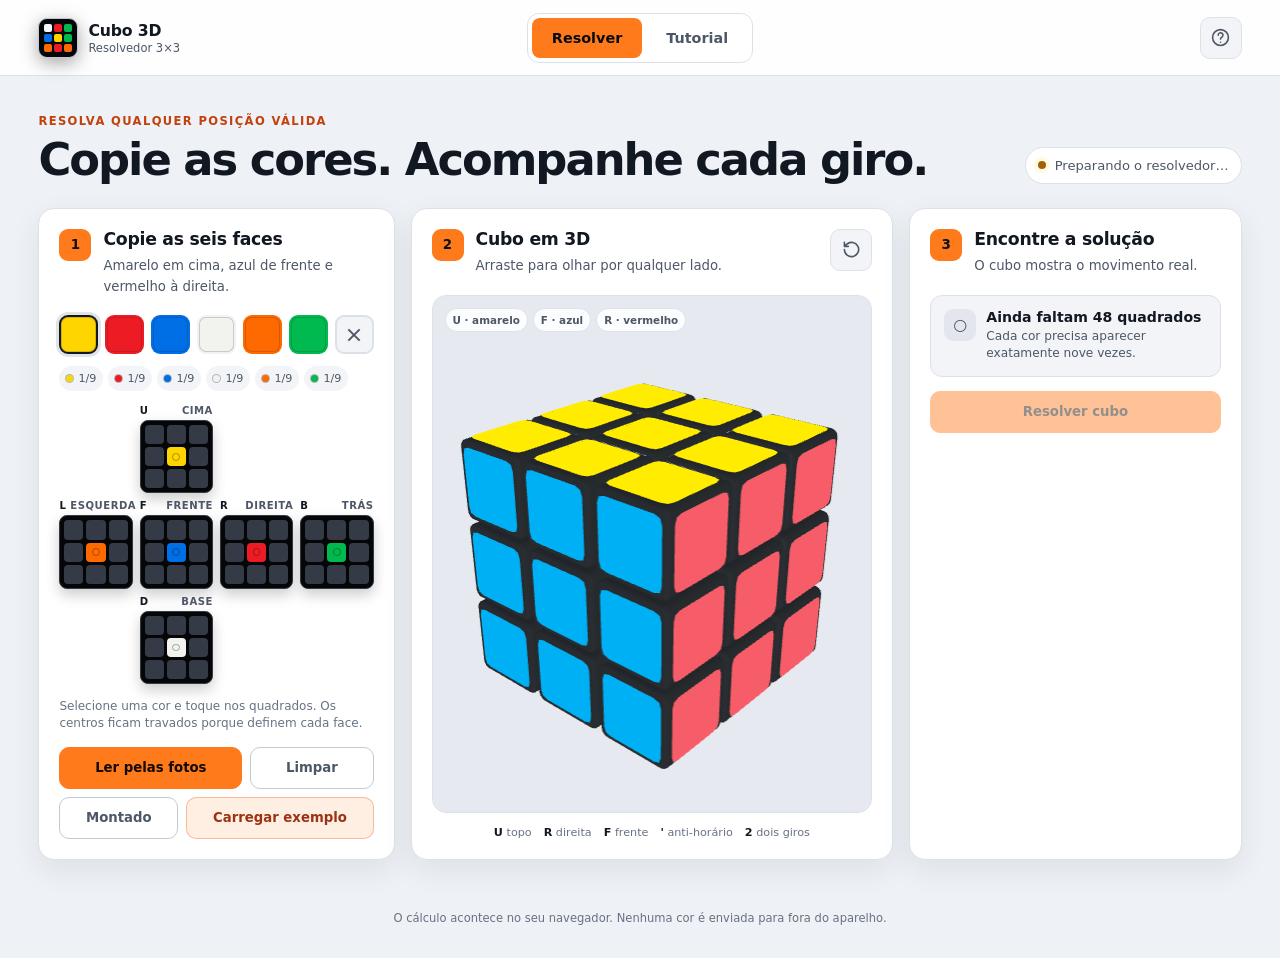
==== commit 1d232ae1: "Remove o tema escuro e a mancha de sombra no 3D - App passa a ser só claro: sai o botão sol/lua, o s" ====
--- a/index.html
+++ b/index.html
@@ -3,25 +3,14 @@
 <head>
   <meta charset="utf-8">
   <meta name="viewport" content="width=device-width, initial-scale=1, viewport-fit=cover">
-  <meta name="theme-color" content="#0a0c10">
-  <script>
-    // Aplica o tema antes da primeira pintura: escolha salva ou a do sistema.
-    (function () {
-      var saved = null;
-      try { saved = localStorage.getItem('cubo-tema'); } catch (error) {}
-      var prefersLight = window.matchMedia && window.matchMedia('(prefers-color-scheme: light)').matches;
-      var theme = saved === 'light' || saved === 'dark' ? saved : (prefersLight ? 'light' : 'dark');
-      document.documentElement.setAttribute('data-theme', theme);
-      document.querySelector('meta[name="theme-color"]').setAttribute('content', theme === 'light' ? '#ffffff' : '#0a0c10');
-    })();
-  </script>
+  <meta name="theme-color" content="#ffffff">
   <meta name="description" content="Resolvedor de cubo mágico 3x3 com entrada de cores, solução automática e movimentos animados em 3D.">
   <title>Cubo 3D — Resolva passo a passo</title>
   <meta name="application-name" content="Cubo 3D">
   <meta name="apple-mobile-web-app-capable" content="yes">
   <meta name="mobile-web-app-capable" content="yes">
   <meta name="apple-mobile-web-app-title" content="Cubo 3D">
-  <meta name="apple-mobile-web-app-status-bar-style" content="black-translucent">
+  <meta name="apple-mobile-web-app-status-bar-style" content="default">
   <link rel="manifest" href="manifest.webmanifest">
   <link rel="icon" href="favicon.ico" sizes="16x16 32x32 48x48">
   <link rel="icon" type="image/svg+xml" href="icons/icon.svg">
@@ -53,10 +42,6 @@
     </nav>
 
     <div class="header-actions">
-    <button class="icon-button theme-toggle" id="theme-toggle" type="button" aria-label="Usar tema claro" title="Tema claro">
-      <svg class="icon-moon" aria-hidden="true" viewBox="0 0 24 24"><path d="M20 14.5A8.5 8.5 0 0 1 9.5 4 8.5 8.5 0 1 0 20 14.5Z"/></svg>
-      <svg class="icon-sun" aria-hidden="true" viewBox="0 0 24 24"><path d="M12 16a4 4 0 1 0 0-8 4 4 0 0 0 0 8ZM12 2v2M12 20v2M4.9 4.9l1.4 1.4M17.7 17.7l1.4 1.4M2 12h2M20 12h2M4.9 19.1l1.4-1.4M17.7 6.3l1.4-1.4"/></svg>
-    </button>
     <button class="icon-button header-help" id="open-help" type="button" aria-label="Como preencher o cubo" title="Como preencher">
       <svg aria-hidden="true" viewBox="0 0 24 24"><path d="M9.1 9a3 3 0 1 1 4.8 2.4c-1 .75-1.9 1.25-1.9 2.6M12 18h.01M12 22a10 10 0 1 0 0-20 10 10 0 0 0 0 20Z"/></svg>
     </button>
--- a/styles.css
+++ b/styles.css
@@ -39,8 +39,9 @@
   font-size: 16px;
 }
 
-/* Tema claro: mesmas peças, tokens trocados. A leitura por câmera continua escura. */
-:root[data-theme="light"] {
+/* O app é claro. O bloco acima guarda as cores escuras da tela da câmera,
+   que continua escura para não atrapalhar a imagem ao vivo. */
+:root {
   color-scheme: light;
   --bg: #eef1f5;
   --bg-raised: #ffffff;
@@ -67,30 +68,26 @@
   --float-shadow: 0 10px 30px rgba(24, 34, 52, .16);
 }
 
-:root[data-theme="light"] .button:hover:not(:disabled) { border-color: #97a2b1; }
-:root[data-theme="light"] .button-secondary { color: #9a3412; border-color: rgba(234, 88, 12, .35); }
-:root[data-theme="light"] .move-chip.is-done { color: #9a3412; }
-:root[data-theme="light"] .algorithm code { color: #9a3412; }
-:root[data-theme="light"] .step-note { color: var(--muted); }
-:root[data-theme="light"] .stage-orientation span { color: var(--muted); border-color: var(--line); }
-:root[data-theme="light"] .cube-move-symbol { border-right-color: var(--line); }
-:root[data-theme="light"] .cube-move-arrow { stroke: var(--text); }
-:root[data-theme="light"] .current-move > div { background: var(--bg-raised); }
-:root[data-theme="light"] .algorithm { background: var(--surface-2); }
-:root[data-theme="light"] .toast { background: var(--bg-raised); }
-:root[data-theme="light"] dialog::backdrop { background: rgba(18, 24, 33, .45); }
-:root[data-theme="light"] dialog { box-shadow: 0 28px 80px rgba(24, 34, 52, .25); }
+:root .button:hover:not(:disabled) { border-color: #97a2b1; }
+:root .button-secondary { color: #9a3412; border-color: rgba(234, 88, 12, .35); }
+:root .move-chip.is-done { color: #9a3412; }
+:root .algorithm code { color: #9a3412; }
+:root .step-note { color: var(--muted); }
+:root .stage-orientation span { color: var(--muted); border-color: var(--line); }
+:root .cube-move-symbol { border-right-color: var(--line); }
+:root .cube-move-arrow { stroke: var(--text); }
+:root .current-move > div { background: var(--bg-raised); }
+:root .algorithm { background: var(--surface-2); }
+:root .toast { background: var(--bg-raised); }
+:root dialog::backdrop { background: rgba(18, 24, 33, .45); }
+:root dialog { box-shadow: 0 28px 80px rgba(24, 34, 52, .25); }
 /* Contorno para o branco não sumir no fundo claro. */
-:root[data-theme="light"] .color-swatch:not([data-color="X"]) { box-shadow: inset 0 0 0 1px rgba(18, 24, 33, .18); }
-:root[data-theme="light"] .color-swatch.is-selected { box-shadow: inset 0 0 0 1px rgba(18, 24, 33, .18), 0 0 0 3px rgba(18, 24, 33, .12); }
-:root[data-theme="light"] .color-count::before { box-shadow: 0 0 0 1px rgba(18, 24, 33, .28); }
+:root .color-swatch:not([data-color="X"]) { box-shadow: inset 0 0 0 1px rgba(18, 24, 33, .18); }
+:root .color-swatch.is-selected { box-shadow: inset 0 0 0 1px rgba(18, 24, 33, .18), 0 0 0 3px rgba(18, 24, 33, .12); }
+:root .color-count::before { box-shadow: 0 0 0 1px rgba(18, 24, 33, .28); }
 /* A câmera segue escura: desfaz os ajustes claros dentro dela. */
-:root[data-theme="light"] .photo-dialog .button-secondary { color: #ffd8bc; border-color: rgba(255, 122, 26, .3); }
-:root[data-theme="light"] .photo-dialog .button:hover:not(:disabled) { border-color: #515d6d; }
-
-.theme-toggle .icon-sun { display: none; }
-:root[data-theme="light"] .theme-toggle .icon-sun { display: block; }
-:root[data-theme="light"] .theme-toggle .icon-moon { display: none; }
+:root .photo-dialog .button-secondary { color: #ffd8bc; border-color: rgba(255, 122, 26, .3); }
+:root .photo-dialog .button:hover:not(:disabled) { border-color: #515d6d; }
 
 * {
   box-sizing: border-box;
@@ -2229,6 +2226,11 @@
 
   body.has-solution .toast-region {
     bottom: calc(148px + env(safe-area-inset-bottom));
+  }
+
+  /* Ao concluir, o cartão "Cubo resolvido" ocupa essa faixa: o aviso sobe. */
+  body.is-solution-complete .toast-region {
+    bottom: calc(232px + env(safe-area-inset-bottom));
   }
 
   /* No celular o cubo precisa caber inteiro entre o cabeçalho e os controles fixos. */
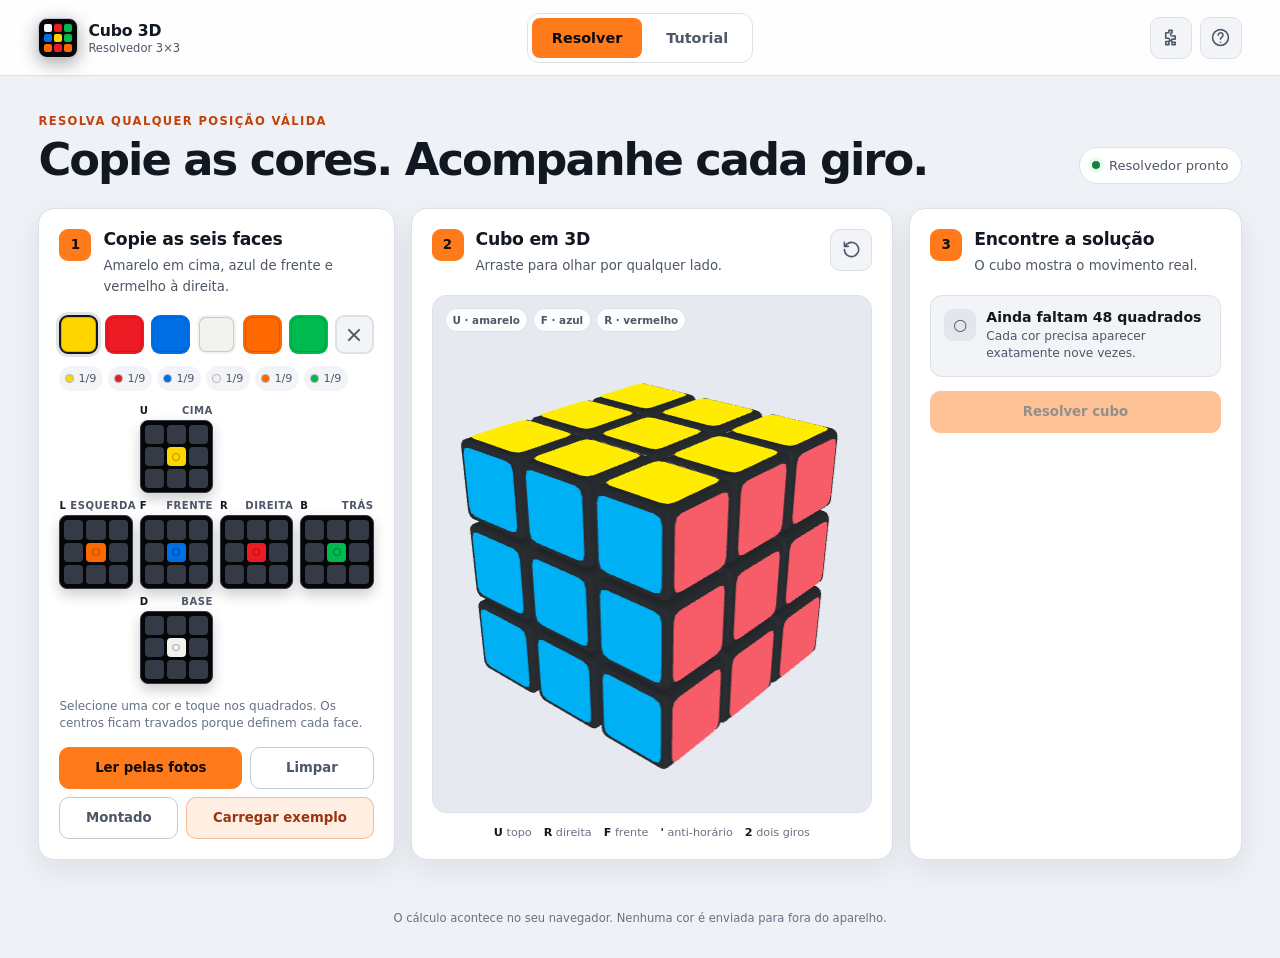
==== commit 2df1ecb3: "Adiciona jogos de lógica para crianças pequenas Seis jogos (sequência, contar, diferente, igual, mai" ====
--- a/index.html
+++ b/index.html
@@ -42,6 +42,9 @@
     </nav>
 
     <div class="header-actions">
+    <a class="icon-button" href="logica/" aria-label="Jogos de lógica para crianças" title="Jogos de lógica">
+      <svg aria-hidden="true" viewBox="0 0 24 24"><path d="M10 3h4v3a2 2 0 1 0 0 4v0h4v4h-3a2 2 0 1 0 0 4h3v3h-4v-3a2 2 0 1 0-4 0v3H6v-4h3a2 2 0 1 0 0-4H6V6h4V3Z"/></svg>
+    </a>
     <button class="icon-button header-help" id="open-help" type="button" aria-label="Como preencher o cubo" title="Como preencher">
       <svg aria-hidden="true" viewBox="0 0 24 24"><path d="M9.1 9a3 3 0 1 1 4.8 2.4c-1 .75-1.9 1.25-1.9 2.6M12 18h.01M12 22a10 10 0 1 0 0-20 10 10 0 0 0 0 20Z"/></svg>
     </button>
@@ -76,6 +79,17 @@
           <div class="color-counts" id="color-counts" aria-label="Quantidade preenchida de cada cor"></div>
 
           <div class="face-net" id="face-net" aria-label="Planificação editável do cubo"></div>
+
+          <section class="fix-card" id="fix-card" role="status" aria-live="polite" hidden>
+            <strong id="fix-title">Provável erro de leitura</strong>
+            <p id="fix-text"></p>
+            <ul class="fix-changes" id="fix-changes"></ul>
+            <button class="button button-primary" id="fix-apply" type="button">Aplicar correção</button>
+            <div class="fix-more">
+              <button class="button button-ghost" id="fix-next" type="button">Outra sugestão</button>
+              <span class="fix-retake" id="fix-retake"></span>
+            </div>
+          </section>
 
           <p class="editor-tip">
             Selecione uma cor e toque nos quadrados. Os centros ficam travados porque definem cada face.
--- a/styles.css
+++ b/styles.css
@@ -96,6 +96,11 @@
 html {
   scroll-behavior: smooth;
   background: var(--bg);
+  /* Sem zoom por toque duplo (tocar rápido em "›" ampliava a página).
+     O zoom de pinça continua funcionando. */
+  touch-action: manipulation;
+  -webkit-text-size-adjust: 100%;
+  text-size-adjust: 100%;
 }
 
 body {
@@ -119,6 +124,7 @@
 a,
 select {
   -webkit-tap-highlight-color: transparent;
+  touch-action: manipulation;
 }
 
 button:focus-visible,
@@ -606,6 +612,102 @@
   content: "";
 }
 
+/* Diagnóstico: vermelho = peça impossível; laranja = quadrado da correção sugerida. */
+.sticker-button.is-suspect {
+  outline: 3px solid var(--danger);
+  outline-offset: 1px;
+  z-index: 1;
+}
+
+.sticker-button.is-fix {
+  outline: 3px solid var(--accent);
+  outline-offset: 1px;
+  z-index: 2;
+  animation: fix-pulse 1.2s ease-in-out infinite;
+}
+
+@keyframes fix-pulse {
+  50% { outline-offset: 3px; }
+}
+
+.fix-card {
+  display: grid;
+  gap: 8px;
+  margin-bottom: 14px;
+  padding: 14px;
+  background: rgba(255, 122, 26, .07);
+  border: 1px solid rgba(234, 88, 12, .4);
+  border-radius: 12px;
+}
+
+.fix-card strong {
+  font-size: .9rem;
+}
+
+.fix-card p {
+  margin: 0;
+  font-size: .8rem;
+  line-height: 1.45;
+}
+
+.fix-changes {
+  display: grid;
+  gap: 6px;
+  margin: 0;
+  padding: 0;
+  list-style: none;
+  font-size: .8rem;
+}
+
+.fix-changes:empty {
+  display: none;
+}
+
+.fix-changes li {
+  display: flex;
+  flex-wrap: wrap;
+  align-items: center;
+  gap: 6px;
+  color: var(--muted);
+}
+
+.fix-changes b {
+  color: var(--text);
+}
+
+.fix-dot {
+  width: 14px;
+  height: 14px;
+  background: var(--from);
+  border-radius: 4px;
+  box-shadow: inset 0 0 0 1px rgba(18, 24, 33, .25);
+}
+
+.fix-more {
+  display: flex;
+  flex-wrap: wrap;
+  gap: 6px;
+}
+
+.fix-retake {
+  display: contents;
+}
+
+.fix-more .button {
+  flex: 1 1 40%;
+  min-height: 36px;
+  padding: 0 10px;
+  font-size: .76rem;
+}
+
+.fix-more:has(> .button[hidden]):has(> .fix-retake:empty) {
+  display: none;
+}
+
+#face-net {
+  scroll-margin-top: calc(84px + env(safe-area-inset-top));
+}
+
 .editor-tip {
   margin-bottom: 14px;
   color: var(--faint);
@@ -1079,6 +1181,8 @@
   background: var(--surface-2);
   border: 1px solid var(--line);
   border-radius: 9px;
+  /* 16px: abaixo disso o iPhone amplia a página ao tocar na caixa. */
+  font-size: 16px;
 }
 
 .move-sequence-wrap .overline {
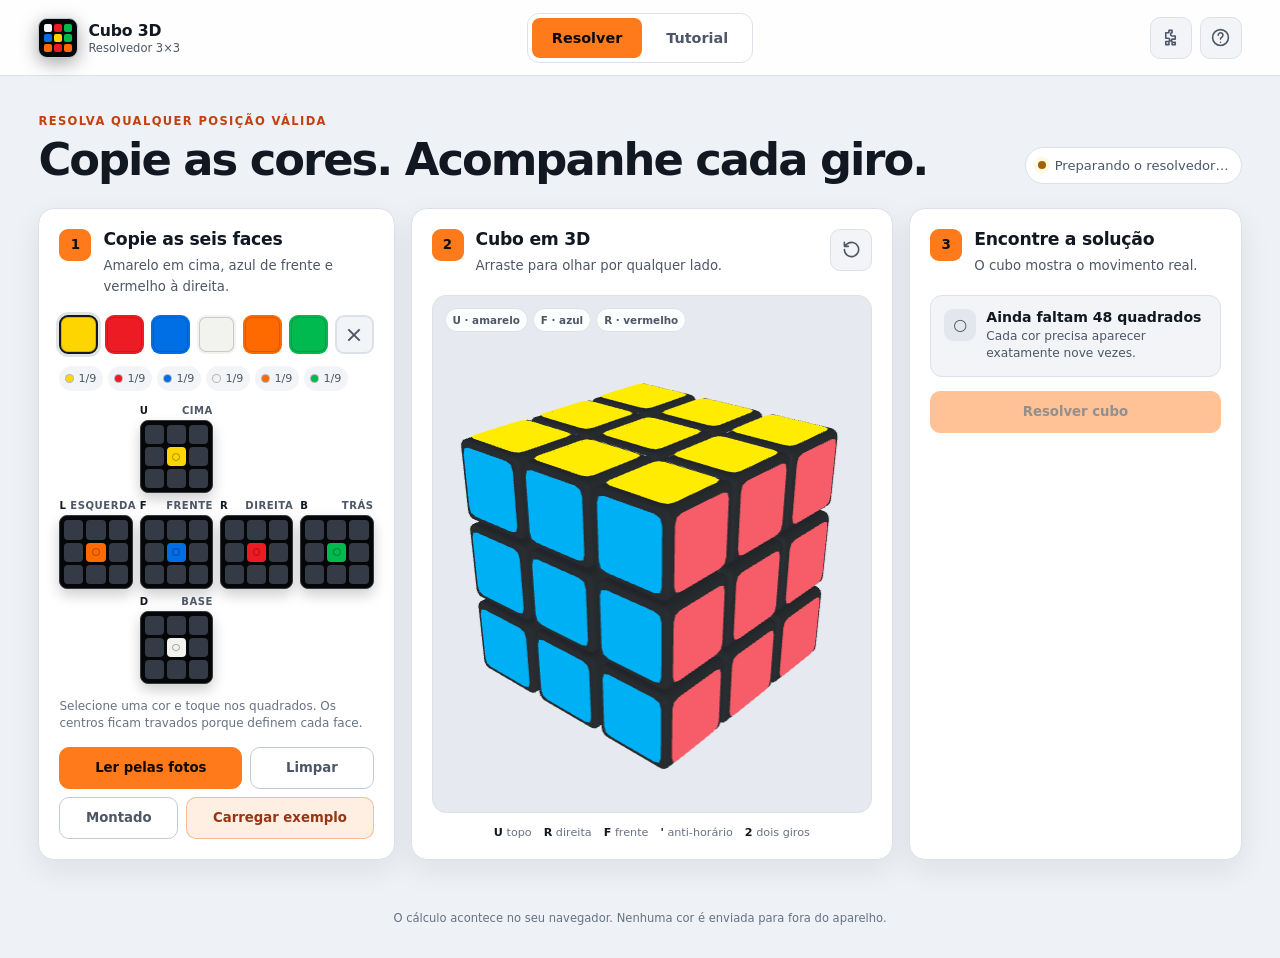
==== commit efe3545c: "Bloqueia o zoom por toque duplo também por código O Safari do iPhone seguia ampliando a tela no toqu" ====
--- a/index.html
+++ b/index.html
@@ -468,6 +468,7 @@
 
   <div class="toast-region" id="toast-region" aria-live="polite" aria-atomic="true"></div>
 
+  <script src="no-zoom.js"></script>
   <script src="vendor/three/three.min.js"></script>
   <script src="vendor/three/OrbitControls.js"></script>
   <script src="vendor/cubejs/cube.js"></script>
